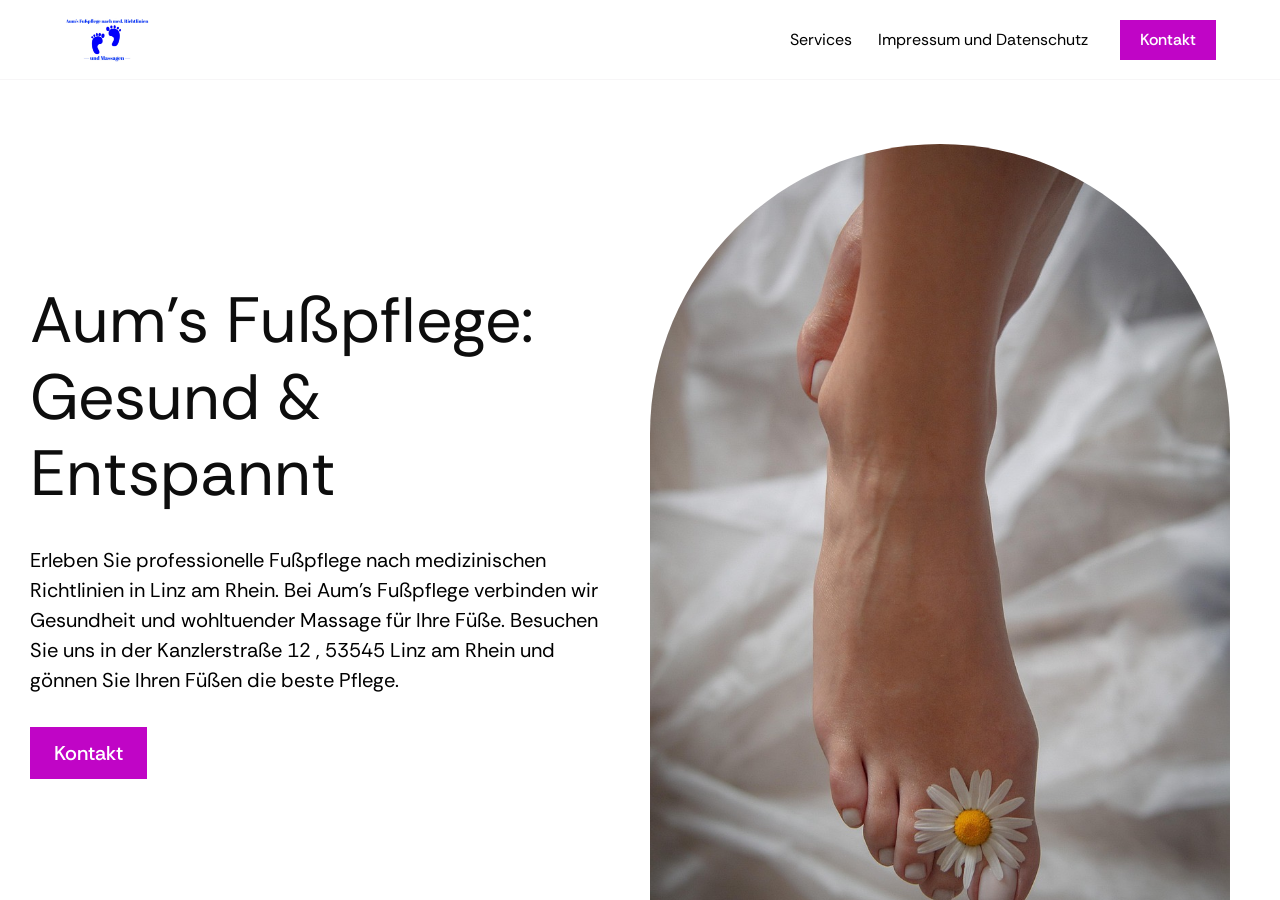
==== index.html @ f4bbae61 "update" ====
<!DOCTYPE html><html lang="en" class="__variable_027faa __className_027faa" data-sentry-element="Html" data-sentry-component="SoloDocument" data-sentry-source-file="_document.tsx"><head data-sentry-element="Head" data-sentry-source-file="_document.tsx"><meta charSet="UTF-8" data-sentry-element="meta" data-sentry-source-file="_app.tsx" data-next-head=""><meta name="viewport" content="width=device-width, initial-scale=1.0, maximum-scale=1.0,user-scalable=0" data-sentry-element="meta" data-sentry-source-file="_app.tsx" data-next-head=""><meta name="format-detection" content="telephone=no, email=no, address=no, date=no" data-sentry-element="meta" data-sentry-source-file="_app.tsx" data-next-head=""><meta name="msapplication-config" content="/browserconfig.xml" data-sentry-element="meta" data-sentry-source-file="_app.tsx" data-next-head=""><link rel="icon" type="image/jpeg" href="images/4e678689-d719-4f2b-bc52-80277a99721d.jpeg"><meta name="theme-color" content="#ffffff" data-sentry-element="meta" data-sentry-source-file="_app.tsx" data-next-head=""><title data-next-head="">Aum‘s Fußpflege nach med. Richtlinien und Massagen - Aum‘s Fußpflege nach med. Richtlinien </title><meta name="description" content="Erleben Sie professionelle Fußpflege nach medizinischen Richtlinien in Linz am Rhein. Bei Aum’s Fußpflege verbinden wir Gesundheit und wohltuender Massage für Ihre Füße. Besuchen Sie uns in der Kanzlerstraße 12 , 53545 Linz am Rhein und gönnen Sie Ihren Füßen die beste Pflege." data-sentry-element="meta" data-sentry-source-file="PublishedWebsiteView.tsx" data-next-head=""><meta name="keywords" content="fußpflege, fusspflege, linz, am, Rhein" data-sentry-element="meta" data-sentry-source-file="PublishedWebsiteView.tsx" data-next-head=""><meta name="author" content="Aum‘s Fußpflege nach med. Richtlinien " data-sentry-element="meta" data-sentry-source-file="PublishedWebsiteView.tsx" data-next-head=""><meta name="copyright" content="Aum‘s Fußpflege nach med. Richtlinien " data-sentry-element="meta" data-sentry-source-file="PublishedWebsiteView.tsx" data-next-head=""><meta name="application-name" content="Aum‘s Fußpflege nach med. Richtlinien " data-sentry-element="meta" data-sentry-source-file="PublishedWebsiteView.tsx" data-next-head=""><meta property="og:title" content="Aum‘s Fußpflege nach med. Richtlinien und Massagen - Aum‘s Fußpflege nach med. Richtlinien " data-sentry-element="meta" data-sentry-source-file="PublishedWebsiteView.tsx" data-next-head=""><meta property="og:type" content="website" data-sentry-element="meta" data-sentry-source-file="PublishedWebsiteView.tsx" data-next-head=""><meta property="og:image" content="images/1b9d1a15-6afd-4c18-9489-a57f056f66ef.jpeg" data-next-head=""><meta property="og:image:width" content="1200" data-next-head=""><meta property="og:image:height" content="630" data-next-head=""><meta property="og:url" content="https://aumsfusspflege.de/" data-sentry-element="meta" data-sentry-source-file="PublishedWebsiteView.tsx" data-next-head=""><meta property="og:description" content="Erleben Sie professionelle Fußpflege nach medizinischen Richtlinien in Linz am Rhein. Bei Aum’s Fußpflege verbinden wir Gesundheit und wohltuender Massage für Ihre Füße. Besuchen Sie uns in der Kanzlerstraße 12 , 53545 Linz am Rhein und gönnen Sie Ihren Füßen die beste Pflege." data-sentry-element="meta" data-sentry-source-file="PublishedWebsiteView.tsx" data-next-head=""><meta name="twitter:card" content="summary" data-sentry-element="meta" data-sentry-source-file="PublishedWebsiteView.tsx" data-next-head=""><meta name="twitter:title" content="Aum‘s Fußpflege nach med. Richtlinien und Massagen - Aum‘s Fußpflege nach med. Richtlinien " data-sentry-element="meta" data-sentry-source-file="PublishedWebsiteView.tsx" data-next-head=""><meta name="twitter:description" content="Erleben Sie professionelle Fußpflege nach medizinischen Richtlinien in Linz am Rhein. Bei Aum’s Fußpflege verbinden wir Gesundheit und wohltuender Massage für Ihre Füße. Besuchen Sie uns in der Kanzlerstraße 12 , 53545 Linz am Rhein und gönnen Sie Ihren Füßen die beste Pflege." data-sentry-element="meta" data-sentry-source-file="PublishedWebsiteView.tsx" data-next-head=""><meta name="twitter:image" content="images/1b9d1a15-6afd-4c18-9489-a57f056f66ef.jpeg" data-next-head=""><link rel="canonical" href="https://aumsfusspflege.de/" data-next-head=""><meta name="sentry-trace" content="0b58f72c8fef45079e8ba07318ba1f0c-1b13550cc04a1aa6-0"><meta name="baggage" content="sentry-environment=production,sentry-release=72a904f8e49ec4fa970ff23d2448338fa02a5cfe,sentry-public_key=cd4458f5a980b6231c02c1bb09eaa7d2,sentry-trace_id=0b58f72c8fef45079e8ba07318ba1f0c,sentry-org_id=1069899,sentry-sample_rand=0.21661144452018855,sentry-sample_rate=0"><style rel="preload" id="typestyle-target">.f12qcd1y{font-size:14px;line-height:1.5em}.f1m0a0d0{font-size:16px;line-height:1.5em}.ftgg2kx{font-size:20px;line-height:1.5em}.fk0grf2{bottom:0;left:0;position:absolute;right:0;top:0}.f8obqgr,.f8obqgr > .row > .col{padding:0}.f8obqgr > .row{margin:0}.fkhz08q{display:flex;flex-direction:column}.fddsvlq{align-items:center;display:flex}.f1hf8rho{display:flex;justify-content:flex-end}.fdlhgou{flex:1;max-width:unset}.fnvt2df,.fnvt2df .row, .col{display:flex}@media (max-width: 575.9999px){.fom2f23 .container{max-width:100% !important}}@media (min-width: 576px) and (max-width: 767.99999px){.fom2f23 .container{max-width:576px !important}}@media (min-width: 768px) and (max-width: 991.99999px){.fom2f23 .container{max-width:768px !important}}@media (min-width: 992px) and (max-width: 1199.99999px){.fom2f23 .container{max-width:992px !important}}@media (min-width: 1200px) and (max-width: 1399.99999px){.fom2f23 .container{max-width:1200px !important}}@media (min-width: 1400px){.fom2f23 .container{max-width:1400px !important}}.fehdsxy{border:solid;border-bottom:solid;border-bottom-color:#cfcfd8;border-color:#cfcfd8;border-radius:4px;border-top:solid;border-top-color:#cfcfd8;border-width:1px;font-size:16px;line-height:18px;padding:12px;resize:none;width:100%}.fehdsxy.form-control.is-invalid{background-image:url(img/alert.svg);background-size:auto;border-color:#cfcfd8}.fehdsxy.form-control-plaintext ~ label, .fehdsxy:focus ~ label, .fehdsxy:not(:placeholder-shown) ~ label, .fehdsxy.form-select ~ label{opacity:0.7 !important}.tooltip{--bs-tooltip-bg:#32313c;--bs-tooltip-border-radius:4px;--bs-tooltip-color:#ffffff;--bs-tooltip-padding-x:10px;--bs-tooltip-padding-y:5px;margin-block:8px !important;opacity:1 !important}.tooltip-inner{border:none;box-shadow:0px 2px 5px 0px rgba(0, 0, 0, 0.20), 0px 0px 1px 0px rgba(0, 0, 0, 0.20);font-size:13px;font-weight:500;line-height:18px;outline:none}h1, h2, h3, h4{color:#15141a;font-feature-settings:'ss03' on, 'cv02' on, 'cv01' on, 'cv08' on;font-style:bold;font-weight:700;margin-bottom:0}h1{font-size:42px;line-height:48px}h2{font-size:32px;line-height:40px}h3{font-size:28px;line-height:32px}h4{font-size:18px;line-height:24px}.f1bjli4c{color:#15141a;font-feature-settings:'ss03' on, 'cv02' on, 'cv01' on, 'cv08' on;font-size:13px;font-style:normal;font-weight:600;line-height:18px}.fg31md0{color:#15141a;font-feature-settings:'ss03' on, 'cv02' on, 'cv01' on, 'cv08' on;font-size:16px;font-style:normal;font-weight:400;line-height:24px}.fowuwzi{color:#15141a;font-feature-settings:'ss03' on, 'cv02' on, 'cv01' on, 'cv08' on;font-size:13px;font-style:normal;font-weight:400;line-height:18px}.f1nt9xga{color:#15141a;font-family:var(--font-metropolis, Helvetica, Arial, sans-serif);font-feature-settings:'ss03' on, 'cv02' on, 'cv01' on, 'cv08' on;font-size:13px;font-style:normal;font-weight:400;line-height:18px}.fh04hbo{color:#15141a;font-family:var(--font-metropolis, Helvetica, Arial, sans-serif);font-feature-settings:'ss03' on, 'cv02' on, 'cv01' on, 'cv08' on;font-size:24px;font-style:normal;font-weight:600;line-height:32px}.f12vz2yn{color:#15141a;font-feature-settings:'ss03' on, 'cv02' on, 'cv01' on, 'cv08' on;font-size:13px;font-style:normal;font-weight:500;line-height:18px}.f1pipo3h{color:#15141a;font-feature-settings:'ss03' on, 'cv02' on, 'cv01' on, 'cv08' on;font-size:13px;font-style:normal;font-weight:700;line-height:18px}.fy4b41{color:#5b5b66}.fyvanpa{font-size:11px;line-height:16px}.f1f9lquf{color:#15141a;font-feature-settings:'ss03' on, 'cv02' on, 'cv01' on, 'cv08' on;font-size:10px;font-style:normal;font-weight:600;letter-spacing:0.1em;line-height:14px}@keyframes f1viyxtx{0%{opacity:0}100%{opacity:1}}.f10xswa0{animation:f1viyxtx 0.1s ease-in forwards;opacity:0}.f17oebph{background-color:#7542e5;border:none;color:#ffffff;font-weight:500;padding-block:12px;padding-inline:20px}.f17oebph:hover{background-color:#592acb;color:#ffffff}.f17oebph:hover:active,.f17oebph:active{background-color:#45278d !important;color:#ffffff !important}.f17oebph:disabled{background-color:#7542e5;box-shadow:none;color:#ffffff;opacity:0.4}.f17oebph svg{pointer-events:none}.fcfro50{background-color:#7542e5;border:none;color:#ffffffff;padding-block:6px;padding-inline:16px}.fcfro50:hover{background-color:#592acb;color:#ffffffff}.fcfro50:active{background-color:#45278d !important;color:#ffffffff !important}.fcfro50:disabled{background-color:#7542e5;box-shadow:none;color:#ffffffff;opacity:0.4}.f3ctfs{background-color:#f0f0f4;border:none;color:#5b5b66;font-weight:500;padding-block:12px;padding-inline:20px}.f3ctfs:hover{background-color:#e0e0e6;color:#5b5b66}.f3ctfs:hover:active,.f3ctfs:active{background-color:#cfcfd8 !important;color:#5b5b66 !important}.f3ctfs:disabled{background-color:#f0f0f4;box-shadow:none;color:#5b5b66;opacity:0.4}.f3ctfs svg{pointer-events:none}.fj4ad63{background-color:#e22850;border:none;color:#ffffff;font-weight:500;padding-block:12px;padding-inline:20px}.fj4ad63:hover{background-color:#c50042;color:#ffffff}.fj4ad63:hover:active,.fj4ad63:active{background-color:#810220 !important;color:#ffffff !important}.fj4ad63:disabled{background-color:#e22850;box-shadow:none;color:#ffffff;opacity:0.4}.fj4ad63 svg{pointer-events:none}.f71mh57{background-color:#e22850;border:none;color:#ffffffff;padding-block:6px;padding-inline:16px}.f71mh57:hover{background-color:#c50042;color:#ffffffff}.f71mh57:active{background-color:#810220 !important;color:#ffffffff !important}.f71mh57:disabled{background-color:#e22850;box-shadow:none;color:#ffffffff;opacity:0.4}.f8m0u3h{background-color:#f0f0f4;border:none;color:#5b5b66ff;padding-block:6px;padding-inline:16px}.f8m0u3h:hover{background-color:#e0e0e6;color:#5b5b66ff}.f8m0u3h:active{background-color:#cfcfd8 !important;color:#5b5b66ff !important}.f8m0u3h:disabled{background-color:#f0f0f4;box-shadow:none;color:#5b5b66ff;opacity:0.4}.fh1k42u{background-color:#ffd567;border:none;color:#15141ab3;padding-block:6px;padding-inline:16px}.fh1k42u:hover{background-color:#ffbd4f;color:#15141ab3}.fh1k42u:active{background-color:#ffa436 !important;color:#15141ab3 !important}.fh1k42u:disabled{background-color:#fbfbfe;box-shadow:0px 0px 0px 1px rgba(0, 0, 0, 0.12) inset;color:#5b5b66ff;opacity:1}.fvza742{background-color:#f0f0f4;border:none;color:#5b5b66;padding-block:6px;padding-inline:6px}.fvza742:hover{background-color:#f0f0f4;color:#5b5b66}.fvza742:active{background-color:#e0e0e6 !important;color:#5b5b66 !important}.fvza742:disabled{background-color:#f0f0f4;box-shadow:none;color:#5b5b66;opacity:0.4}.f1go1cdu{align-items:center;background-color:transparent;border:none;border-radius:99px;color:#5b5b66;display:flex;justify-content:center;padding:0}.f1go1cdu:hover{background-color:#f0f0f4;color:#5b5b66}.f1go1cdu:active{background-color:#e0e0e6 !important;color:#5b5b66 !important}.f1go1cdu:disabled{background-color:transparent;box-shadow:none;color:#5b5b66;opacity:0.4}.fwx468p{background-color:transparent;border:2px solid;border-color:#7542e5;color:#7542e5;font-weight:500;padding-block:12px;padding-inline:20px}.fwx468p:hover{background-color:#592acb;border:2px solid;border-color:#592acb;color:#ffffff}.fwx468p:hover:active,.fwx468p:active{background-color:#45278d !important;color:#7542e5 !important}.fwx468p:disabled{background-color:#7542e5;box-shadow:none;color:#7542e5;opacity:0.4}.fwx468p svg{pointer-events:none}.f1xvmw9j{border-radius:4px}.f1xvmw9j .btn{border:none !important;margin:0px !important}.f1x2efpt{background-color:#f0f0f4;height:32px;width:48px}.f1x2efpt.active{background-color:#7542e5;color:#ffffff}.f1x2efpt:hover:not(.active){background-color:#e0e0e6;color:#5b5b66}.fm2femi{background-color:#fbfbfe;color:#5b5b66;height:32px;width:48px}.fm2femi.active{background-color:#e0e0e6;color:#32313c}.fm2femi:hover:not(.active){background-color:#f0f0f4;color:#5b5b66}.f1loj3rz{background-color:transparent !important;border:none;color:#7542e5;cursor:pointer;font-weight:500;padding:0}.f1loj3rz:hover, .f1loj3rz:focus-visible{color:#15141a}.f1loj3rz:active{color:#15141a !important}.f1loj3rz.disabled{color:#5b5b66 !important}.f1tgo88n{background-color:transparent !important;border:none;color:#5b5b66;cursor:pointer;font-weight:500;padding:0}.f1tgo88n:hover, .f1tgo88n:focus-visible{color:#15141a}.f1tgo88n:active{color:#15141a !important}.f1tgo88n.disabled{color:#8f8f9e !important}.f1gjylx1{background-color:transparent !important;border:none;cursor:pointer;padding:0}.f1gjylx1:hover,.f1gjylx1.disabled{color:#5b5b66 !important}.f184aata{background-color:transparent !important;border:none;color:#ffffff !important;cursor:pointer;padding:0}.f184aata:hover{color:#e0e0e6 !important}.f184aata.disabled{color:#5b5b66 !important}html, body{box-sizing:border-box;font-size:16px;font-style:normal;font-weight:400;height:100vh;line-height:18px;margin:0;overflow-y:hidden;padding:0}html, body #__next{display:flex;flex-direction:column;font-size:13px;height:100vh}a, a:hover{color:inherit}.fx7nows{color:#7542e5;font-weight:500;text-decoration:none}.fx7nows:hover{color:#7542e5;cursor:pointer}.fbolhy3{background-color:transparent;border:none;color:#7542e5;font-weight:500;line-height:inherit;margin:0;padding:0;text-decoration:none}.fbolhy3:hover{background-color:transparent;color:#592acb}.fbolhy3:active{background-color:transparent !important;color:#5b5b66 !important}.fgzydrc{color:#7542e5;text-decoration:underline}.fgzydrc:hover{cursor:pointer;text-decoration:none}.fo5f5t9{color:#7542e5;text-decoration:underline}.fo5f5t9:hover{color:#15141a !important;cursor:pointer;text-decoration:underline}.f1mniyiz{list-style:none;margin-block-end:0;margin-block-start:0;padding-inline-start:0}.f14ckmmr{position:relative;z-index:1080}.f1aqf3sg{border-radius:6px;max-width:220px;padding:16px;text-align:left;width:220px}.f1aqf3sg *{color:#ffffff !important}.f1k47lwi{border-top:1px solid #ffffff;margin-bottom:8px;margin-top:8px;opacity:0.2}.f1fpj0aj a{pointer-events:none}.f1884f9d td > p:first-child, .f1884f9d th > p:first-child{margin-top:0}.f1884f9d td > p:last-child, .f1884f9d th > p:last-child{margin-bottom:0}.fcu3suo{bottom:0;display:flex;justify-content:center;left:0;pointer-events:none;position:fixed;width:100%;z-index:10}.fdp2y1p{min-width:60%}.fdp2y1p p{margin-bottom:0}.f1901vew{display:flex;flex-wrap:wrap;gap:16px;width:100%}.f1901vew .btn{flex-grow:1}.fm3p0aw{scroll-margin-top:var(--sticky-header-height, 0px)}.f1qftqcq{align-items:center;gap:48px;justify-content:center;margin-inline:0}.fojij6o{gap:32px}.fs89ngr{overflow:hidden;text-overflow:ellipsis;white-space:nowrap}.fqx0517{flex-shrink:0;margin-inline:8px}.f12pqfkx{flex-shrink:1;min-width:0}.fcdpsbx{margin-bottom:24px}.f8jndik{opacity:0.4}.fbsw1f4 h2{margin-bottom:32px}.f1d2h93a{width:fit-content}.f1v9lt4v{margin-top:16px;text-align:center}.f10njpuy{margin-top:72px}.f1o1p964{margin-bottom:16px}.f99wagv .content{align-content:stretch;display:flex;flex-direction:row;max-height:480px;min-height:300px;padding-block:8px}.f99wagv .content .carousel-container{display:flex;flex-direction:column;justify-content:center;margin:0;padding:0}.f99wagv .content .carousel-container .carousel-item.active, .carousel-item-start, .carousel-item-end, .carousel-item-next, .carousel-item-prev{display:flex}.f99wagv .carousel-item{transition:transform 1.2s ease-in-out, opacity 0s}.f99wagv .carousel-inner{display:flex;height:100%}.f99wagv .carousel-review{background-position:center;background-repeat:no-repeat;background-size:cover;display:flex;flex-direction:column;justify-content:center;margin-inline:auto;padding-inline:24px;position:relative;text-align:center}.f99wagv .author-info{font-weight:600;margin-top:16px}.f99wagv .chev-btn{cursor:pointer;display:flex;flex-direction:column;justify-content:center;width:24px}.f99wagv .button-placeholder{width:24px}.f99wagv .next-btn{transform:rotate(180deg)}.f99wagv .page-indicator{align-items:center;display:flex;flex-direction:row;justify-content:center;min-width:96px}.f14z0jsa{margin-bottom:32px}.f1g4dn0{justify-content:center;margin-bottom:16px}.fwfqocn{height:24px;width:24px}.f1nq0oqd:hover{opacity:0.7}.f14icp2y{column-gap:24px;display:flex;flex-direction:column;padding-bottom:24px;row-gap:24px}@media (min-width: 768px){.f14icp2y{flex-direction:row}}.f1827nuz{font-weight:500;line-height:1.5em;padding:0}.f1p0cgam{margin-bottom:48px}@media (min-width: 768px){.f1p0cgam{margin-bottom:0}}.f1fbucww{margin-bottom:24px}@media (min-width: 768px){.f1fbucww{margin-bottom:48px}}.f1vaphum{padding-block:48px}@media (min-width: 768px){.f1vaphum{padding-block:0}}.fd1b9fq{margin-block:0;width:100%}.f6tinqi{margin-inline:auto}.f1v7t2u4{aspect-ratio:1.3333333333333333}.f13rwjj3{aspect-ratio:0.75}.fyzv02a{aspect-ratio:1}.ficfct8{aspect-ratio:1.7777777777777777}.f2h6oba .carousel-inner{border-radius:4px}.f2h6oba .carousel-item{transition:transform 1.2s ease-in-out, opacity 0s}.f2h6oba .carousel-image{cursor:pointer;margin:auto;position:relative}.f2h6oba .carousel-image .carousel-caption{background-color:rgba(0, 0, 0, 0.6);border-radius:4px}.f2h6oba .chev-btn{cursor:pointer;display:flex;flex-direction:column;justify-content:center;pointer-events:auto;width:24px}.f2h6oba .page-indicator{align-items:center;display:flex;flex-direction:row;justify-content:center;min-width:96px}.f2h6oba .next-btn{transform:rotate(180deg)}.fhcfrr1{display:flex;flex-direction:row;flex-wrap:wrap}.fhcfrr1, .fhcfrr1 .row, .fhcfrr1 .col{padding:0}.fhcfrr1 .gallery-item{aspect-ratio:1.3333333333333333;background-clip:content-box;background-repeat:no-repeat;background-size:cover;padding:4px}.fhcfrr1 .gallery-item .img-container{position:relative}.fhcfrr1 .gallery-item .img-container::after{bottom:0;content:'';left:0;position:absolute;right:0;top:0}.fhcfrr1 .gallery-item .img-container:hover::after{background-color:rgba(0, 0, 0, 0.15)}.fhcfrr1 .gallery-item-in-safari{aspect-ratio:unset !important}.fhcfrr1 .hidden{height:0;visibility:collapse;width:0}@media (min-width: 992px){}.f17y4uf2{-ms-filter:blur(10px);-webkit-filter:blur(10px);filter:blur(10px);overflow:hidden;transform:scale(1.15)}.fugk5n4{transform:scale(1.05)}.f1ttgj8s{align-items:center;justify-content:center;margin-inline:0;row-gap:24px}.f1ttgj8s .btn-lg{margin-bottom:16px;margin-top:12px}.f1pjpune{-ms-filter:blur(10px);-webkit-filter:blur(10px);filter:blur(10px);overflow:hidden;transform:scale(1.15);z-index:-1}@media (max-width: 992px){.fhaqf3p{display:none}}.f1xp2jyw{display:none;overflow:hidden;position:relative}@media (max-width: 992px){.f1xp2jyw{aspect-ratio:16 / 9;display:block;width:100%}}.f1966il8{align-items:center;display:flex;flex-wrap:nowrap;justify-content:flex-start;overflow:visible;white-space:nowrap}.fe1ccbi{align-items:center;display:flex;min-height:72px;padding-block:12px !important;position:relative}.fbvdum{margin-block:0;margin-left:calc((-100vw + 100%) / 2);margin-right:calc((-100vw + 100%) / 2);min-width:100vw}@keyframes f16qy5mw{from{opacity:0;transform:translateY(-100%)}to{opacity:1;transform:translateY(0px)}}.f13sg7dk{align-items:center;display:flex;justify-content:space-between;min-height:48px;width:100%}.f1n6mt4g{align-items:center;display:flex;min-height:48px;width:100%}.fgydppl{display:flex;flex-direction:column;width:100%}.f1kwfio1{display:flex;justify-content:center;width:100%}.f1kwfio1 .nav-link{padding-block:4px}.f1kwfio1 .nav-link-list{flex-wrap:wrap;justify-content:center;white-space:normal}.fayg007{align-items:center;display:flex;flex:1;justify-content:flex-end}.fpi8fx3 h2,.fpi8fx3 .description{margin-bottom:12px}.f4eheno{align-items:stretch;display:flex;flex-direction:row;height:56px;justify-content:center;width:100%}.f4eheno .form-floating{width:100%}.f4eheno input{padding-block:16px;padding-left:14px;width:100%}@media (min-width: 576px){.f4eheno .form-floating{width:unset}.f4eheno input{width:384px}}.f15o5ico{padding-left:8px}.f8j8id1{height:56px;padding-block:12px !important;padding-inline:12px !important;width:56px}.f8j8id1 svg{vertical-align:unset}.f8j8id1 img{height:24px;width:24px}.f96or0t{width:100%}.fixr2lp{align-items:center;justify-content:center;margin-inline:0;row-gap:48px}.f1dlmh1s{align-items:center;font-size:32px;line-height:40px}.f9a13de{align-items:center}.f1ld4zys{align-items:center;font-size:16px;line-height:24px}.f1r530z1{margin-block:24px}@media (min-width: 768px){.f1r530z1{margin-bottom:16px}}.fm26nq4{align-items:center;background:transparent;border:none;color:inherit;cursor:pointer;display:inline-flex;justify-content:center;padding:0;pointer-events:auto;position:relative;transition:opacity 0.15s ease;z-index:2}.fm26nq4:disabled{cursor:default;opacity:0.35}.fm26nq4:hover:not(:disabled), .fm26nq4:focus-visible{opacity:0.7}.f18oh0sx svg{display:block;height:48px;width:48px}.f1ljvuex{border:1.5px solid rgba(9, 9, 11, 0.2);border-radius:8px;height:40px;width:56px}.f1ljvuex svg{display:block;height:24px;width:24px}.f1qpx568 svg{transform:rotate(180deg)}.f1f4ffwn{color:#fff}.f17fla1w{display:flex;justify-content:center;margin-top:16px}.faowcuh{overflow:hidden}.favster{display:flex;transition:transform 0.3s ease}@media (prefers-reduced-motion: reduce){.favster{transition:none}}.f6cv39y{align-items:center;display:flex;flex:0 0 20px;height:20px;justify-content:center}.f1msbdn1{border-color:#000;border-radius:50%;border-style:solid;border-width:2px;box-sizing:border-box;cursor:pointer;height:8px;padding:0;pointer-events:auto;transform-origin:center;transition:transform 0.3s ease, background-color 0.3s ease;width:8px}@media (prefers-reduced-motion: reduce){.f1msbdn1{transition:none}}.ffjrjbg{background-color:#000;transform:scale(1.5)}.f1mgyl9u{position:relative}.f1pz4f28{align-items:center;display:flex;gap:24px;justify-content:center;margin-top:16px}.f1pz4f28 > div{margin-top:0}.ffeao55{display:flex;flex:1 1 0%;min-width:0;overflow-x:auto;padding-bottom:8px;scroll-snap-type:x mandatory;scrollbar-width:none}.ffeao55::-webkit-scrollbar{display:none}.fa6yfx9{display:flex;flex:0 0 100%;justify-content:center;scroll-snap-align:start}.f37rjwb{left:12px;position:absolute;top:calc(50% - 20px);z-index:2}.f1q627z4{position:absolute;right:12px;top:calc(50% - 20px);z-index:2}.f84fk8t{box-sizing:border-box;display:flex;flex-direction:column;flex-grow:1;row-gap:24px;width:100%}.f1konfi9{display:flex;flex-direction:column;row-gap:12px}.fl8qkup{margin:0}.f1f45za8{margin-bottom:38px}.fsgs3wg{justify-content:flex-end}.femookj{margin-bottom:8px;margin-top:32px}.fxstmmp{height:220px;padding-bottom:0 !important;width:220px}@media (max-width: 575.9999px){.fxstmmp{height:200px;width:200px}}.f9gn5u{height:220px;padding-bottom:0 !important;width:220px}@media (min-width: 576px){.f9gn5u{height:360px;width:360px}}.f383ewl{height:165px;padding-bottom:0 !important;width:220px}@media (max-width: 575.9999px){.f383ewl{height:150px;width:200px}}.f1ptlizk{height:165px;padding-bottom:0 !important;width:220px}@media (min-width: 576px){.f1ptlizk{height:270px;width:360px}}.f1otqxop{margin-top:24px}.f18ghtz9{aspect-ratio:16/9;border:none;display:block;height:auto;width:100%}.fongqhf{aspect-ratio:16 / 9;background-color:#000;border:none;cursor:pointer;display:block;overflow:hidden;padding:0;position:relative;width:100%}.fvyakyi{display:block;height:100%;object-fit:cover;width:100%}.f1i06xya{align-items:center;background-color:rgba(0, 0, 0, 0.7);border-radius:8px;display:flex;height:48px;justify-content:center;left:50%;position:absolute;top:50%;transform:translate(-50%, -50%);transition:background-color 0.2s;width:68px}button:hover .f1i06xya{background-color:rgba(0, 0, 0, 0.9)}.faomike{color:#fff;height:32px;width:32px}.f1px892k{display:block;margin:16px 0}.f1dtfscn{max-width:100%;width:100%}.fgsql5j{align-items:center;aspect-ratio:16 / 9;background-color:#f5f5f5;border:2px dashed #ccc;color:#999;display:flex;font-size:14px;justify-content:center;width:100%}.f1tmaw1r{align-items:center;justify-content:center;margin-inline:0}.f1tmaw1r .video-items-container{display:flex;flex-direction:column;row-gap:32px}.f1tmaw1r .missing-video{align-items:center;aspect-ratio:16/9;background-color:#f5f5f5;display:flex;height:auto;justify-content:center;width:100%}.f1tmaw1r .text-content{display:flex;flex-direction:column;margin-bottom:16px;margin-top:32px;row-gap:16px}.f1tmaw1r .text-content p{margin-bottom:0}.f1tmaw1r .title{margin-bottom:32px}.f1cgep9t{background-image:url(img/small-spinner--white.gif);background-position:center;background-repeat:no-repeat;background-size:20px 20px;inset:0;position:absolute}.f1lro06z{background-image:url(img/small-spinner--violet.gif);background-position:center;background-repeat:no-repeat;background-size:20px 20px;inset:0;position:absolute}.f1v8dz0u{color:#f0f0f4;margin-block:16px;opacity:1}.f1ox1kfs{align-items:center;box-sizing:content-box;display:flex;margin:0;overflow:hidden;padding:16px}.f1ox1kfs .modal-content{border:0;border-radius:8px;border-width:0;box-shadow:0px 9px 18px 0px rgba(0, 0, 0, 0.28), 0px 0px 1px 0px rgba(0, 0, 0, 0.30);outline:none;padding:24px}.f1ox1kfs .modal-body{overflow:hidden;padding:0;text-align:center}.f1ox1kfs .modal-backdrop .show{opacity:0.16 !important}@media (min-width: 576px){.f1ox1kfs{margin:auto;max-width:460px;padding-inline:24px}}.f1179r3r{display:flex;flex-direction:column;justify-content:center;padding-bottom:28px;padding-inline:8px;padding-top:8px;row-gap:16px}.fd07j12{font-size:18px !important;line-height:24px !important}.fhmv0fm{color:#32313c}.fy68mk3{height:32px;margin-inline:auto;width:32px}.fccervo{column-gap:10px;display:flex;row-gap:8px;width:100%}.fjrvsch{height:32px;padding-inline:auto;width:100%}.f1f1ygnm{display:flex}.f18iqi43{--bs-modal-width:558px}.fdtzhvb{--bs-modal-width:100%}.f1c2m1bt{padding:0 !important}.f11iw19c{color:#15141a;display:flex;font-family:var(--font-metropolis, Helvetica, Arial, sans-serif);font-size:18px;font-weight:600;justify-content:space-between;line-height:24px;padding:24px}.f11iw19c svg{cursor:pointer}.fpbihkk{display:flex;flex-direction:column;padding:0 24px 24px 24px}.f1e8lhs7{height:20px;width:20px}.fu6vh5b{list-style-type:none;margin:0;padding:0;padding-left:6px}.fwyx1g{color:#32313c;font-size:14px;font-weight:400;padding-bottom:6px;padding-left:12px;position:relative}.fwyx1g::before{color:#32313c;content:"•";left:0;position:absolute}.f1hdxxe8{background-color:transparent;bottom:40px;display:flex;flex-direction:column-reverse;position:fixed;right:32px;row-gap:8px;z-index:20000}.f6f7l1u{bottom:160px;left:50%;right:unset;transform:translateX(-50%)}.f1mebel9{align-content:center;align-items:center;background-color:#2b2a33;border-radius:4px;box-shadow:0px 9px 18px 0px rgba(0, 0, 0, 0.28), 0px 0px 1px 0px rgba(0, 0, 0, 0.30);color:#ffffff;column-gap:40px;display:flex;flex-direction:row;justify-content:space-between;justify-items:center;min-height:48px;min-width:290px;opacity:1;padding:16px;padding-bottom:14px;padding-top:14px}.f11vztwh{align-items:center;column-gap:8px;display:flex;justify-content:flex-start}.f11vztwh .icon{display:flex}.f1j0fe1v{align-items:flex-start}.f1cvslgw{display:flex;flex-direction:column;row-gap:2px}.fq8f2l1{box-sizing:content-box;color:#ffffff;line-height:20px;white-space:pre-line}.fh6vhdb{color:#cfcfd8;font-weight:400;line-height:20px;word-break:break-all}.f16c6rax{align-items:center;column-gap:12px;display:flex}.fqzzwzb{align-items:center;border-radius:4px;column-gap:6px;cursor:pointer;display:inline-flex;justify-content:center;text-decoration:none;white-space:nowrap}.fqzzwzb:hover{text-decoration:none}.fqzzwzb:focus-visible{outline:2px solid #ffffff;outline-offset:1px}.fqzzwzb .action-icon{display:inline-flex}.fqzzwzb .action-icon svg{height:18px;width:18px}.f7j4qq5{color:#cfcfd8;cursor:pointer}@keyframes firnj9q{from{opacity:0;transform:translateY(+100%)}to{opacity:1;transform:translateY(0px)}}.f1j4w1wk{animation-duration:200ms;animation-name:firnj9q;animation-timing-function:ease-in-out}.fnmnqwu .icon,.fnmnqwu .close-icon{color:#f0f0f4}.fi2fu3 .icon{color:#b3ffe3}.fi2fu3 .close-icon{color:#f0f0f4}.f53wljb .icon{color:#ff9aa2}.f53wljb .close-icon{color:#f0f0f4}.f311j7n{background-color:#f9f9fb !important}.f311j7n .icon{color:#008787}.f311j7n span{color:#15141a}.f311j7n .close-icon{color:#5b5b66}.f1ul2ih7{background-color:transparent;border:none;color:#ffffff;padding-block:6px;padding-inline:16px}.f1ul2ih7:hover{background-color:#ffffff1f;color:#ffffff}.f1ul2ih7:active{background-color:#ffffff33 !important}.ft7u6g7{border-radius:6px;font-size:16px;line-height:20px;min-height:48px}.fnz27mq{align-items:center;column-gap:8px;display:flex}.f1z03wx9{color:#5b5b66;padding:4px 0 4px 12px;text-align:left}.ftyo6cc{align-items:center;background-color:transparent;border-radius:4px;color:#5b5b66;display:flex;flex-direction:row;margin-bottom:2px;margin-top:2px;padding:4px;padding-left:12px;padding-right:12px;text-align:left}.f511jke{color:#5b5b66;height:20px;width:20px}.f511jke .favicon{height:20px;width:20px}.f1ngtpte{display:flex;flex-direction:column;margin-left:8px;overflow:hidden;padding:1px;padding-left:4px;padding-right:4px;text-align:left;width:100%}.f3s8xza{color:#5b5b66;font-size:11px;overflow:hidden;text-overflow:ellipsis;white-space:nowrap}.f18bkh11{justify-self:flex-end}.f15ynvzm{align-items:center;display:flex;flex-direction:row;gap:16px}.f1niexg3{align-items:center;align-self:flex-start;display:flex;flex-direction:row;justify-content:flex-start;margin-left:12px;padding-block:6px;padding-inline:16px;text-align:left}.f1niexg3 svg{margin-right:8px}.f1cyyckb{background-color:transparent;background-image:url(/img/spinner-96-transparent-violet.png);background-position:center;background-repeat:no-repeat;background-size:48px 48px;height:96px;width:100%}.f1rf6zxr{align-items:center;background-color:transparent;border-radius:2px;color:#32313c;column-gap:12px;display:flex;flex-direction:row;height:40px;justify-content:flex-start;padding:10px;padding-left:12px;padding-right:12px;text-align:left;width:100%}.fh1t4iy{align-items:center;box-sizing:content-box;column-gap:8px;display:flex;justify-content:flex-start;margin-bottom:8px;min-height:32px;overflow:hidden;text-align:left}.fh1t4iy .title-icon{align-items:center;color:#5b5b66;display:flex;height:20px}.fh1t4iy .close-icon{align-items:center;background-color:transparent;border:none;color:#5b5b66;cursor:pointer;display:inline-flex;font:inherit;justify-content:center;line-height:0;margin-left:auto;padding:6px}.fh1t4iy .close-icon:hover{color:#80808f}.fh1t4iy .close-icon svg{height:20px;width:20px}.f1mehye2{box-sizing:content-box;display:flex;flex-direction:column;line-height:20px;overflow:hidden;padding-bottom:4px;padding-top:4px;text-align:left;white-space:pre-line}.f1k1ju5h{color:#e22850;line-height:20px;white-space:pre-line}.f1xvs4k8{column-gap:8px;display:flex;margin-top:16px}.f11vi2ni{padding-block:7px;padding-inline:16px}.f15bipre{color:#32313c;margin-bottom:0;margin-top:12px;text-align:left}.f1eny907{align-items:center;box-sizing:content-box;display:flex;margin:0;overflow:hidden;padding:16px}.f1eny907 .modal-content{border:0;border-radius:8px;border-width:0;box-shadow:0px 9px 18px 0px rgba(0, 0, 0, 0.28), 0px 0px 1px 0px rgba(0, 0, 0, 0.30);outline:none;padding:24px;padding-top:20px}.f1eny907 .modal-body{overflow:hidden;padding:0;text-align:center}.f1eny907 .modal-backdrop .show{opacity:0.16 !important}.f1eny907 .modal-dialog.modal-lg{max-width:580px}@media (min-width: 576px){.f1eny907{margin:auto;max-width:460px;padding-inline:24px}}.f17bv8f{display:contents}.f1xdn0mo{padding:6px}.f1iumef4{background-color:#ffffff;border:1px solid #cfcfd8;color:#5b5b66;padding:6px}.f1iumef4:hover{background-color:#e0e0e6;color:#5b5b66}.f1iumef4:active{background-color:#cfcfd8;color:#5b5b66}.fckfnh9{background-color:#f0f0f4;border-color:#f0f0f4;margin-block:2px}.f1kj0qdq{display:block;margin:-12px 0;opacity:0;transition:visibility 0ms 300ms, margin 300ms ease, opacity 300ms ease;visibility:hidden}.f1kj0qdq.show{margin:4px 0;opacity:1;transition:visibility 0ms, opacity 300ms ease, margin 300ms ease;visibility:visible}.f1jdi1tb{border:1px solid;border-color:#cfcfd8;box-shadow:0px 0px 4px 0px rgba(0, 0, 0, 0.20), 0px 0px 1px 0px rgba(0, 0, 0, 0.20);padding:8px;z-index:1050}.f1jdi1tb .dropdown-item{border-radius:2px;color:#32313c;min-height:32px;padding:6px}.f1jdi1tb .dropdown-item:not(:last-child){margin-bottom:2px}.f1jdi1tb .dropdown-item:hover{background-color:#e0e0e6}.f1jdi1tb .dropdown-item:active{background-color:#cfcfd8}.f181sfde{height:100dvh;left:0;position:fixed;top:0;width:100dvw;z-index:-1}.f1ns1fgr{display:flex;justify-content:center;overflow:hidden;padding:17.5px}.f1ns1fgr .modal-content{border:0;border-radius:8px;border-width:0;box-shadow:0px 9px 18px 0px rgba(0, 0, 0, 0.28), 0px 0px 1px 0px rgba(0, 0, 0, 0.30);max-width:440px;outline:none;width:100%}.f1ns1fgr .modal-body{overflow:hidden;padding:24px;text-align:center}.f1ns1fgr .modal-backdrop .show{opacity:0.16 !important}.f96skvr{display:flex;flex-direction:column;margin-bottom:20px}.f96skvr .confetti-icon{color:#7542e5;margin-bottom:16px}.f96skvr .heading{font-size:18px !important;font-weight:600}.f96skvr .heading-subtitle{font-size:18px !important;font-weight:400;margin-inline:24px}.f1w6sct{margin-block:0;margin-inline:-24px}.fw9re8q{align-items:center;display:flex;height:32px;justify-content:center;width:100%}.f5svu8r{align-items:center;display:flex}.f5svu8r .disabled{cursor:default}.f1bukovi{margin:0;user-select:none}.f165tfmz{cursor:pointer;display:block;flex-grow:1;margin:0;user-select:none}.f1nekjew{color:#32313c;font-size:13px}.f1nekjew p, .f1nekjew ul{line-height:19.5px;margin:0;margin-bottom:16px}.f1nekjew ul{padding-left:16px}.f1nekjew a{color:#7542e5;text-decoration:underline}.f1xyxmc5{box-sizing:content-box;display:flex;margin-inline:auto;max-height:85vh;max-width:636px;width:calc(100% - 48px)}.f1xyxmc5 .modal-content{border-radius:12px;border-width:0;box-shadow:0px 9px 18px 0px rgba(0, 0, 0, 0.28), 0px 0px 1px 0px rgba(0, 0, 0, 0.30);max-height:85vh;outline:none;overflow:hidden}.f7z31vi{display:flex;flex-direction:column;max-height:85vh;overflow:hidden;padding:0;text-align:left}.f1sy7604{align-items:flex-start;background-color:#ffffff;column-gap:8px;display:flex;flex-shrink:0;justify-content:space-between;padding:24px;width:100%}.fgy19p6{display:flex;height:20px;overflow:hidden;width:20px}.fgy19p6 svg{height:20px;width:20px}.f1jvouy6{color:#15141a;font-family:var(--font-metropolis, Helvetica, Arial, sans-serif);font-size:18px;font-weight:600;letter-spacing:-0.011em;line-height:24px;margin:0;padding-top:2px}.f1mi4y9e{align-items:center;background-color:transparent;border:none;color:#5b5b66;cursor:pointer;display:inline-flex;height:20px;justify-content:center;padding:0;width:20px}.f24s68{overflow-y:auto;padding:24px;padding-top:8px}.f1os8xdr{align-items:center;background-color:#ffea80;display:flex;flex-shrink:0;height:45px;justify-content:center;padding-left:24px;padding-right:24px;width:100%}.f1rtdvp5{align-items:center;display:flex;flex-wrap:wrap;gap:12px;justify-content:center}.f1iyqfie{align-items:center;background-color:#15141a;border-radius:99px;color:#ffea80;display:flex;gap:6px;padding-bottom:6px;padding-left:12px;padding-right:12px;padding-top:6px}.f1cm6aej{display:flex;height:12px;width:12px}.f6olv94{font-size:10px;font-weight:700;letter-spacing:0.65px;line-height:14px;text-transform:uppercase}.fqji5un{color:#15141a;margin:0}@media (max-width: 767.99999px){.f1ltdujq{display:none}}.fhpya1s{background:none;border:none;color:#592acb;cursor:pointer;font:inherit;margin:0;padding:0;text-decoration:underline}.fkbojnc{overflow-y:auto}.f5eihh9{overflow-y:hidden}.f1imu2ly{min-width:1024px;overflow-x:auto}.fc5u1ue{min-width:unset;overflow-x:unset}.fh9htdb{background-color:#2b2a33;bottom:0;color:#fbfbfe;display:flex;justify-content:center}.f1n4xtgm{align-items:flex-start;background-color:#2b2a33;color:#fbfbfe;display:flex;flex-direction:column;justify-content:flex-start;width:100%}.f16n7wch{align-items:flex-start;column-gap:32px;display:flex;flex-direction:column;justify-content:space-between;row-gap:48px;width:100%}@media (min-width: 768px){.f16n7wch{align-items:center;flex-direction:row}}.fngwzfl{align-items:flex-start;column-gap:32px;display:flex;flex-direction:column;row-gap:24px}@media (min-width: 768px){.fngwzfl{align-items:flex-start;flex-direction:row}}.f78e2d2{align-self:flex-end}.fz7d7hn,.fz7d7hn:visited{color:#fbfbfe}.fz7d7hn:hover{color:#cfcfd8}.fd5rn0e{font-size:14px;line-height:20px}.fv798np{align-items:center;bottom:0;display:flex;height:100%;justify-content:center;left:0;position:fixed;right:0;top:0;width:100%;z-index:2147483646}.fuq9ti8{background-color:#000000;height:100%;opacity:0.3;position:fixed;width:100%}.f1f4qv0n{background-color:transparent;background-image:url(/img/spinner-96-transparent-white.png);background-position:center center;background-repeat:no-repeat;background-size:64px 64px;height:96px;position:relative;width:96px;z-index:2147483647}.f1uzu483{background-color:transparent;background-image:url(/img/spinner-96-transparent-violet.png);background-position:center center;background-repeat:no-repeat;background-size:48px 48px;height:48px;width:48px}.fj2178r{align-content:center;align-items:center;background-color:#ffffff;border-radius:4px;box-shadow:0px 4px 8px 0px rgba(0, 0, 0, 0.20), 0px 0px 1px 0px rgba(0, 0, 0, 0.20);color:#32313c;display:flex;flex-direction:column;padding-block:16px;padding-inline:24px;position:relative;row-gap:12px;z-index:2147483647}.fqf72uk{align-items:flex-start;background:rgba(231, 223, 255, 0.75);border-radius:6px;display:flex;flex-direction:column;height:100%;justify-content:flex-start;margin-bottom:24px !important;overflow:hidden;padding:16px;width:100%}.f1n1p1im{color:#32313c;padding:0;white-space:pre-line}.f1n1p1im a{color:#7542e5}.f1wv0fv3{display:flex;margin-inline:auto}.f1wv0fv3 .modal-content{border-radius:24px !important;box-shadow:0 0 1px 0 rgba(0, 0, 0, 0.30), 0 9px 18px 0 rgba(0, 0, 0, 0.28);outline:none;padding:32px}.f1wv0fv3 .modal-body{padding:0}.f1wv0fv3 .modal-backdrop .show{opacity:0.16 !important}.f1wv0fv3 .buttons{column-gap:8px}.fhum48y{width:440px}.fhum48y .modal-content{border:0;border-radius:8px;border-width:0}.fhum48y .modal-backdrop .show{opacity:0.16 !important}.f12qkndu{display:flex;margin:0;margin-inline:auto;top:56px;width:100%}.f12qkndu.mobile-landscape .modal-content{width:576px}.f12qkndu .modal-content{border-bottom-left-radius:0;border-bottom-right-radius:0;height:calc(100vh - 56px);overflow:hidden;width:100%}.f14be5y3{box-sizing:content-box;display:flex;flex-direction:row;gap:24px;justify-content:space-between;overflow:hidden;width:100%}.f62m7ss{font-size:21px !important;line-height:24px !important}.f86ylzy{color:#5b5b66;line-height:20px !important;width:85%}.fouxfty{align-self:flex-start;color:#5b5b66;cursor:pointer;height:24px}.fouxfty:hover{color:#80808f}.fouxfty svg{height:20px;width:20px}.f1tuq7dn{display:flex;flex-direction:column;gap:24px;padding-top:24px}.f1pl2n0c{margin-bottom:0px !important}.f1wm443i{color:#32313c;font-size:13px;line-height:24px;margin:0}.f14l45dn{border-radius:4px;box-shadow:inset 0 0 0 1px rgba(0, 0, 0, 0.12);overflow:hidden;width:100%}.f166knny{display:block;height:auto;width:100%}.f1ojr59u{height:48px;margin-top:0;position:relative;width:100%}.f19q0tww{background:#cfcfd8;height:2px;margin-bottom:24px;margin-top:0}.f4tlfu5{color:#32313c;font-size:13px;margin:0;padding:0}.f13vy3jq{background:none;border:0;cursor:pointer;font:inherit;padding:0}.f13vy3jq:disabled{cursor:default}.f3thd3i{color:#e22850;text-align:center}.f4twwa5{color:#32313c;font-size:13px;padding-bottom:24px;padding-top:24px;text-align:left}.f4twwa5 p{margin-bottom:12px}.f4twwa5 p:last-child{margin-bottom:0}.f3knt2t{background-color:#ffffcc;border:1px solid #ffea80;border-radius:4px;color:#15141a;padding:12px}.fy122m1{display:flex;justify-content:center;padding:16px}.fy122m1 .modal-content{border:0;border-radius:8px;border-width:0;box-shadow:0px 9px 18px 0px rgba(0, 0, 0, 0.28), 0px 0px 1px 0px rgba(0, 0, 0, 0.30);max-width:440px;outline:none;width:100%}.fy122m1 .modal-body{align-items:center;display:flex;flex-direction:column;padding:32px 32px 24px;text-align:center}.fy122m1 .modal-backdrop .show{opacity:0.16 !important}.fg28wer{color:#5b5b66;margin-bottom:16px}.fz27jr7{color:#15141a;font-size:18px !important;font-weight:600;line-height:24px !important;margin-bottom:16px}.f2wanox{color:#32313c;font-size:13px;line-height:150%;margin-bottom:28px}.f75i2gu{min-width:80px}.ftlo8hs{display:flex;flex-direction:column;margin-bottom:32px}.ftlo8hs .confetti-icon{color:#7542e5;margin-bottom:16px}.ftlo8hs .heading{font-size:18px !important;font-weight:600;margin-bottom:6px}.ftlo8hs .heading-subtitle{margin-inline:24px}.f1e9k1hd{align-items:center;color:#7542e5;display:flex;height:20px}.fgs45si{align-items:center;display:flex;height:32px;justify-content:center;margin-top:32px;width:100%}@media (min-width: 768px){.fgs45si{align-items:center;margin:auto;margin-inline:auto;padding-inline:24px;width:unset}}.fw43m5f{align-items:flex-end;bottom:0;box-sizing:content-box;display:flex;height:100vh;margin:0;padding:0;width:100%}.fw43m5f .modal-body{height:100%;margin-bottom:auto;overflow:hidden;padding:0;text-align:center}.fw43m5f .modal-backdrop .show{opacity:0.16 !important}@media (min-width: 576px){.fw43m5f{align-items:center;margin:auto;max-width:440px;padding-inline:24px}}.f1vhysdt{display:flex;flex-direction:row;height:64px;justify-content:space-between;margin:24px;margin-left:48px;text-align:center}.fyrr2bi{align-items:center;align-self:center;height:36px;margin-top:8px}.fzu48b0{color:#5b5b66;cursor:pointer;height:20px;width:24px}.fzu48b0:hover{color:#80808f}.fnwz3h1{margin-block:0}.fy652ec{margin:48px;margin-bottom:40px;margin-top:24px;text-align:left}.f1prpe7j{border:0;border-radius:12px 12px 0px 0px;border-width:0;box-shadow:0px 9px 18px 0px rgba(0, 0, 0, 0.28), 0px 0px 1px 0px rgba(0, 0, 0, 0.30);height:calc(100vh - 54px);outline:none}@media (min-width: 576px){.f1prpe7j{border-radius:12px;height:auto}}.fkgcfry{padding-bottom:12px}.fkgcfry input::-webkit-outer-spin-button, input::-webkit-inner-spin-button{-webkit-appearance:none;margin:0}.fkgcfry input[type=number]{-moz-appearance:textfield}.fev3hx9{align-content:center;align-items:flex-start;color:#32313c;display:flex;flex-direction:column;margin-bottom:16px;text-align:left}.f1976tjs{color:#15141a;font-size:18px !important;line-height:24px !important}.fiodn6b{padding-block:3px;padding-bottom:8px}.fp6ndaj{border:1px solid #cfcfd8;border-radius:4px;box-sizing:border-box;color:#4a4a55;font-size:20px;height:48px;text-align:center;width:100%}.fp6ndaj:focus, .fp6ndaj:focus-visible{border-color:#7542e5;box-shadow:0px 0px 2px 1px #7542e5;outline:none}.fp6ndaj:disabled{opacity:0.4}.f19mgjin{color:#80808f;min-width:8px}.f1ieldsu{align-items:center;display:flex;height:24px;margin-bottom:16px;margin-top:-8px}.f1ieldsu span{color:#e22850;display:flex;font-weight:500}.f1ieldsu .icon{color:#e22850 !important;margin-right:4px}.f4sorlm{display:flex;justify-content:center;padding:12px;width:100%}.f1y7dgho{display:flex;justify-content:center;line-height:24px;margin-bottom:-16px;margin-inline:auto;margin-top:16px}.fgq85f1{background-color:transparent;background-image:url(img/small-spinner--white.gif);background-position:center;background-repeat:no-repeat;background-size:20px 20px;height:24px;min-width:24px}.fohfjnr{background-color:transparent;background-image:url(img/small-spinner--violet.gif);background-position:center;background-repeat:no-repeat;background-size:20px 20px;height:24px;min-width:24px}.fc8wfj0{padding-bottom:8px}.f1ldk4ed{display:flex;flex-direction:column;row-gap:16px}.fguaglq{font-size:16px;height:48px;padding:16px}.f122uzg{align-items:center;color:#7542e5;display:flex;height:24px;margin-bottom:16px}.f122uzg:hover{color:#592acb}.f122uzg span{display:flex}.f122uzg .icon{margin-right:4px}.fqpui23{color:#2ac3a2;display:flex;justify-content:center;margin:0;margin-bottom:-12px;margin-inline:auto;margin-top:16px;padding:0}.f1vn2sbe{background-color:transparent;background-image:url(img/small-spinner--violet.gif);background-position:center center;background-repeat:no-repeat;background-size:20px 20px;display:flex;height:20px;justify-content:center;margin-bottom:-16px;margin-inline:auto;margin-top:16px;width:20px}.f1tpsfdy{align-items:center;color:#c50042;column-gap:12px;display:flex;margin-bottom:16px;padding-bottom:8px}.f1txjlr0{display:flex;flex-shrink:0}.fmhs8ky{color:#c50042 !important}.fmhs8ky p{margin:0}.fcy0wgz{align-items:center;box-sizing:content-box;display:flex;margin:0;padding:16px}.fcy0wgz .modal-content{border:0;border-radius:12px;box-shadow:0px 9px 18px 0px rgba(0, 0, 0, 0.28), 0px 0px 1px 0px rgba(0, 0, 0, 0.30);outline:none;padding:32px}@media (min-width: 576px){.fcy0wgz{margin:auto;max-width:520px}}.fexroym{align-items:flex-start;display:flex;flex-direction:column;padding:0;row-gap:24px;text-align:left}.f1hrxre0{align-items:flex-start;column-gap:8px;display:flex;justify-content:space-between;width:100%}.f1hjy1tr{color:#7542e5;display:flex}.f1hjy1tr svg{height:20px;width:20px}.f1gekwhr{align-items:center;background-color:transparent;border:none;color:#5b5b66;cursor:pointer;display:inline-flex;height:20px;justify-content:center;line-height:0;padding:0;width:20px}.f1gekwhr:hover{color:#80808f}.fjxq5zt{color:#32313c;line-height:1.5;width:100%}.fjxq5zt p{margin:0}.fjxq5zt p + p{margin-top:1.5em}.fs4s4lu{align-items:center;border-radius:4px;column-gap:8px;display:inline-flex;justify-content:center;min-width:181px}.frxr0nx{background-color:#45278d !important;cursor:default}.fw9ksp6{background-image:url(/img/small-spinner--white.gif);background-position:center;background-repeat:no-repeat;background-size:20px 20px;display:inline-block;height:20px;width:20px}.ftcpa1s{align-items:flex-end;bottom:0;box-sizing:content-box;display:flex;height:100vh;margin:0;margin-inline:auto;padding:0;width:100%}.ftcpa1s .modal-content{border:0;border-width:0;box-shadow:0px 9px 18px 0px rgba(0, 0, 0, 0.28), 0px 0px 1px 0px rgba(0, 0, 0, 0.30);outline:none;padding:24px}.ftcpa1s .modal-body{padding:0}.ftcpa1s .modal-backdrop .show{opacity:0.16 !important}@media (min-width: 576px){.ftcpa1s{align-items:center;margin:auto;max-width:440px;padding-inline:24px}}.fs9ihw{border:0;border-radius:12px 12px 0px 0px;border-width:0;height:calc(100vh - 54px);outline:none}@media (min-width: 576px){.fs9ihw{border-radius:12px;height:auto}}.f1eaiqw1{border-bottom-color:#f0f0f4;border-bottom-style:solid;border-bottom-width:1px;box-sizing:content-box;display:flex;flex-direction:row;justify-content:space-between;overflow:hidden;padding-bottom:20px;width:100%}.flc1mo4{margin-top:16px}.flc1mo4 .info-area{display:flex;flex-direction:column;margin-bottom:12px;row-gap:4px}.flc1mo4 .info-area span{padding-inline:0}.fe06eah{align-items:center;background:transparent;border:none;column-gap:8px;display:flex;flex-direction:row;height:32px;justify-content:flex-start;padding:0;text-align:left}.f1lrxdd2{cursor:not-allowed;opacity:0.5}.f1jw0pmn{cursor:pointer;text-decoration:underline}.f1jw0pmn.destructive:hover{color:#e22850}.f1222gsp{color:#32313c;font-size:13px;font-weight:400}.f1x5sbbq{flex-direction:column}.f19f4nn3{font-size:Default;font-style:normal;font-weight:600;supported-styles:normal;supported-weights:600}.f6gmi6e{font-size:16px;height:40px;padding:16px}.f3ttuy8{display:flex;justify-content:center;margin-right:8px;padding:7px 16px}.f9to2ee{color:#5b5b66;margin-top:6px}.f18972y9{color:#32313c;margin-bottom:6px}.frmq7y2{padding-bottom:16px;padding-top:16px}.f1lzdpby{color:#e22850;margin-top:6px}.f431nal{color:#7542e5;margin-left:4px;text-decoration:none}.f431nal:hover{text-decoration:underline}.f1nzr65k{margin-top:16px}.f7izyut{max-width:440px;overflow:visible}.f7izyut .warning-description,.f7izyut .modal-content,.f7izyut .modal-body{overflow:visible}.f15hikcd .warning{color:#e22850}.f19z6xy0{column-gap:8px;margin-bottom:8px;margin-top:24px}.f25nanu{color:#32313c;margin-bottom:4px}.f25nanu .sub{color:#5b5b66;font-size:11px;margin-left:4px}.f1akpij9{height:132px;margin-bottom:8px}.f1qn92vf{margin-bottom:24px}.f1qn92vf .dropdown-item:hover{background-color:#f0f0f4 !important}.f1qn92vf .dropdown-item:active{background-color:#e0e0e6 !important}.f6hb148{padding-left:12px;width:210px !important}.f1j2ey57{align-items:center;display:flex !important;justify-content:center}.f1j2ey57 .modal-content{border-radius:24px;box-shadow:0 0 1px 0 rgba(0, 0, 0, 0.30), 0 9px 18px 0 rgba(0, 0, 0, 0.28);outline:none}.f3dgkyg{padding:32px;width:440px}.f5ecy85{align-items:center;display:flex;justify-content:space-between;margin-bottom:24px}.fy7e6qb{font-size:21px !important;line-height:24px !important;width:85%}.f1dhby40{color:#5b5b66;line-height:20px !important;margin-bottom:4px}.fyvghnp{display:flex;flex-direction:column;row-gap:4px;width:100%}.f17nyr5q{align-items:center;column-gap:8px;display:flex;flex-direction:row}.f17nyr5q .icon svg{color:#7542e5;height:20px;width:20px}.f1rrohrx b{color:#15141a;font-weight:600}.f1hn5ld4{font-size:14px;margin-bottom:4px}.fls2l1j{padding-left:1.5rem}.fls2l1j li:not(:last-child){padding-bottom:4px}.fu6r95k{color:#e22850;margin-top:16px;text-align:center}.f1xmchl9{font-size:13px;padding-inline:0}.f1xmchl9 .feature-list{padding-top:8px}.f1xmchl9 li{font-size:13px}.f1xmchl9 li a span{text-decoration:underline !important}.fhmcmzv{font-size:13px;margin-top:4px}.fphx1eu{padding-top:24px}.f10smzkc{height:48px;margin-top:24px;position:relative;width:100%}.f38l69a{background:#cfcfd8;height:2px;margin-bottom:24px;margin-top:24px}.f15j37yp{margin:0;padding:0}.f15khpfe .modal{align-items:center;display:flex !important;justify-content:center}.fkltx5w{width:360px}.f1nee3fk{padding:24px}.f1ubk0hm{display:flex;justify-content:space-between}.f1c7x5pa{align-items:center;display:flex;justify-content:center}.f16m27z2{font-weight:600;margin-top:8px}.f1jhkhtj{cursor:pointer;height:20px;width:20px}.fz5jfu4{margin-top:12px}.fd9r0mw{max-width:440px}.f1m1tok2{color:#15141a;font-family:var(--font-metropolis, Helvetica, Arial, sans-serif);font-size:18px !important;font-weight:600;line-height:24px}.f1nwiwki{display:flex;flex-direction:column;gap:4px;margin-bottom:24px}.f1n5gg8o{color:#15141a;font-size:13px !important;font-weight:600;line-height:18px;margin-bottom:6px;margin-top:0}.f1mkyuf6{color:#32313c;font-size:13px !important;font-weight:400;line-height:18px;margin:0;padding-top:10px}.f1wx5yq3{display:flex;flex-direction:row;gap:8px;margin-top:0}.f1wx5yq3 button{border:none;border-radius:4px;font-weight:500;padding:6px 16px}.fuc1jmn{background:#f0f0f4;color:#5b5b66}.f1wifxw5{background:#7542e5;color:#ffffff;position:relative}.f1v4unvt{color:#32313c;margin-bottom:16px;margin-top:0}.fisu31w{display:flex;flex-direction:column;gap:8px;margin-top:24px}.fisu31w button{border:none;border-radius:4px;font-weight:500;padding:6px 16px;width:100%}@media (min-width: 576px){.fisu31w{flex-direction:row}.fisu31w button{width:auto}}.f19c5449{background:#7542e5;color:#ffffff}.f5ei6xd{color:#32313c;margin-bottom:16px;margin-top:0}.f5ei6xd b{color:#15141a;font-weight:600}.f1u7dahj{justify-content:flex-start;padding-inline:0;padding-top:24px}.f1u7dahj .feature-list{padding-bottom:24px;padding-top:8px;text-align:left}.f1u7dahj .feature-heading{line-height:24px !important;text-align:left}.f4clvtk{align-content:center;align-items:flex-start;color:#32313c;display:flex;flex-direction:column;margin-bottom:20px;text-align:left}.f1tl0he5{color:#5b5b66;margin-top:32px;text-align:center;white-space:pre-line}.f10legxb{height:16px}.f15k92ik{align-items:center;border-radius:4px;display:flex;flex-direction:row;justify-content:space-between;padding-bottom:12px;padding-left:16px;padding-right:16px;padding-top:12px;width:100%}.f15k92ik:not(:last-child){margin-bottom:16px}.f1s89845{color:#fbfbfe;text-align:center}.fc5dz9p{color:#c45a27;font-weight:500}.f1wh6d18{align-items:center;background-color:#f9f9fb;border:1px solid #f0f0f4;border-radius:4px;display:flex;margin-inline:12px;margin-top:8px;padding:20px}.f1wh6d18 .features{color:#32313c;margin-top:4px}.f1wh6d18 .features ul{margin-bottom:0;padding-left:16px}.f1wh6d18 .icon{margin-left:16px}.f1vopxwv{align-items:center;column-gap:2px;display:flex;flex-direction:row;font-size:10px;line-height:14px;padding:0px !important}.f1vopxwv:hover{color:#15141a}.f1vopxwv:active{color:#15141a !important}.f1vopxwv .icon{align-items:center;display:flex}.f1vopxwv svg{align-items:center;height:12px;width:12px}.f1q77ypq{color:#32313c;font-size:14px;margin-bottom:16px;margin-top:0}.fq09et8{display:flex;flex-direction:column;gap:8px;margin-top:24px}.fq09et8 button{width:100%}@media (min-width: 576px){.fq09et8{flex-direction:row}.fq09et8 button{width:auto}}.fkpdv02{margin-top:auto;padding:8px;padding-top:0;width:100%}.fkpdv02 button{border-radius:4px}.fkpdv02 svg{color:#5b5b66}.fzihh7f{margin:0 0 0 -8px;padding-bottom:8px;width:205%}.f1xoofm1{background-color:#ffffff;font-size:13px;height:100%;inset:0px 0px auto auto;position:fixed;transition:right 0.3s ease;z-index:10000}.fgf4tby{padding:8px}.f1id06vv{border:none;bottom:0;overflow:hidden;right:-100vw;width:100vw}.fzc5gaa{border:1px solid;border-color:#cfcfd8;right:-394px;width:389px}.f1ievvqb{display:flex;flex-direction:column;height:100%;min-height:0}.f1ievvqb .header{margin-inline:12px}.fjmd4is{align-items:center;display:flex;flex-direction:row;gap:8px;justify-content:space-between;padding-bottom:20px;padding-top:16px}.flvey53{background-color:transparent;border-radius:2px;color:#000000;display:block;flex:1 1 auto;hyphens:auto;min-width:0;overflow:hidden;text-align:left;text-overflow:ellipsis;word-break:break-word}.ft2vbta{align-items:center;cursor:pointer;display:flex;flex:0 0 auto;height:20px;justify-content:center;width:20px}.f1k9hmon{margin-block:8px;margin-inline:12px;margin-top:12px}.f1cpgtbs{margin-inline:-8px}.f1m87rvg{flex:1 1 0;min-height:0;overflow-y:auto;padding:8px;padding-top:0;scrollbar-width:thin}.ff76gxo{display:flex;flex-direction:column;padding-top:8px}.fxmhqa3{box-shadow:0px 9px 18px 0px rgba(0, 0, 0, 0.28), 0px 0px 1px 0px rgba(0, 0, 0, 0.30);right:0px !important}.fra4m4q{background-color:#ffffff;border-radius:4px;position:relative}.f2wyclb{align-items:center;border-radius:4px;color:#7542e5;cursor:pointer;display:flex;height:32px;justify-content:center;margin:0;padding:0;position:relative;width:56px}@media (min-width: 768px){.f2wyclb{height:40px}}.f5kdxkq{align-items:center;color:#5b5b66;height:20px;justify-content:center;margin-right:4px;width:20px}.f1jxmswo{align-items:center;color:#5b5b66;display:flex;height:16px;justify-content:center;width:16px}.fg4izdr{align-items:center;display:flex;padding-bottom:20px;padding-top:16px}.f1awvgg7{align-items:center;display:flex;max-height:20px;max-width:20px}.f1vileds{align-items:center;background-color:#fbfbfe;display:flex;flex-direction:row;justify-content:space-between;min-height:56px;position:sticky;top:0;z-index:20}@media (min-width: 768px){.f1vileds{border-bottom:none;min-height:80px}}.f14zkdow{background-color:#1d1133 !important}.feb23nm{align-items:center;display:flex;flex-direction:row;justify-content:space-between}.fea99s7{align-items:center;column-gap:32px;display:flex;flex-direction:row;justify-content:space-between}.f2rgxs4{align-items:center;color:#15141a;display:flex;font-size:16px;height:40px;line-height:24px}.fifewng{color:#ffffff;height:40px;padding-bottom:8px;padding-left:18px;padding-right:18px;padding-top:8px}.f13khxa4{align-items:center;box-shadow:none;column-gap:8px;display:flex;font-size:16px;height:40px;line-height:24px;padding-bottom:8px;padding-left:18px;padding-right:18px;padding-top:8px}.f1u6ndpr{align-items:center;display:flex;justify-content:flex-start}.f19rp955{align-items:center;display:flex;height:36px;margin-left:12px}@media (min-width: 768px){.f19rp955{height:36px;margin-left:22px}}.fujauq4{height:40px}.fwf9sge{background-color:#fbfbfe;display:flex;flex-direction:column;height:100%;max-width:100%;overflow-y:scroll;position:absolute}.fpf1ksv{color:#5b5b66 !important;flex-direction:column;height:90dvh;margin-bottom:auto;max-width:100%;min-height:640px;padding-bottom:32px;padding-left:24px;padding-right:24px;text-align:center}.f2y3rs7{align-items:center;flex-direction:column;margin-top:128px;text-align:center}.fvwkq47{color:#15141a !important}.fexnay9{font-size:42px;line-height:48px;margin-bottom:16px;margin-top:32px}.f19keqke{color:#5b5b66;font-size:16px;line-height:24px;margin-bottom:16px;white-space:pre-line}@keyframes fvutaxc{from{opacity:0;transform:translateY(32px)}to{opacity:1;transform:translateY(0)}}.f1jjo7qz,.f1jjo7qz>*:not(.solo-designer)>*:not(.solo-designer){-moz-osx-font-smoothing:grayscale;-webkit-font-smoothing:antialiased;font-family:var(--font-rethink-sans);font-size:16px;font-weight:400;line-height:28px;overflow-wrap:anywhere}.f1jjo7qz h1{font-size:64px;line-height:1.2em}.f1jjo7qz h2{font-size:38.4px;line-height:1.2em}.f1jjo7qz h3{font-size:28.8px;line-height:1.2em}.f1jjo7qz h4{font-size:24px;line-height:1.2em}.f1jjo7qz h5{font-size:21.6px;line-height:1.2em}.f1jjo7qz .grecaptcha-badge{visibility:hidden}.f1jjo7qz>*:not(.solo-designer)>*:not(.solo-designer) h1, .f1jjo7qz>*:not(.solo-designer)>*:not(.solo-designer) h2, .f1jjo7qz>*:not(.solo-designer)>*:not(.solo-designer) h3, .f1jjo7qz>*:not(.solo-designer)>*:not(.solo-designer) h4, .f1jjo7qz>*:not(.solo-designer)>*:not(.solo-designer) h5, .f1jjo7qz>*:not(.solo-designer)>*:not(.solo-designer) h6, .f1jjo7qz>*:not(.solo-designer)>*:not(.solo-designer) .title{font-family:var(--font-rethink-sans);font-weight:400;letter-spacing:0}.f1jjo7qz>*:not(.solo-designer)>*:not(.solo-designer) .img-container{border-radius:8px}.f1jjo7qz>*:not(.solo-designer)>*:not(.solo-designer) .btn{border:none;border-radius:0px !important;font-size:16px;font-weight:500;line-height:22px;padding-block:9px;padding-inline:20px}.f1jjo7qz>*:not(.solo-designer)>*:not(.solo-designer) .btn-md{border:none;font-size:16px;font-weight:500;line-height:22px;padding-block:9px;padding-inline:20px}.f1jjo7qz>*:not(.solo-designer)>*:not(.solo-designer) .btn-lg{border:none;font-size:20px;font-weight:500;line-height:unset;padding-block:12px;padding-inline:24px}.f1jjo7qz>*:not(.solo-designer)>*:not(.solo-designer) .slide-in{animation-duration:600ms;animation-name:fvutaxc;animation-timing-function:ease-out}.f1jjo7qz>*:not(.solo-designer)>*:not(.solo-designer) ul[data-type='checkmark-bullet-list']{list-style:none;list-style-image:none;list-style-type:none;margin-left:24px;padding:0 !important;position:relative;text-indent:-24px}.f1jjo7qz>*:not(.solo-designer)>*:not(.solo-designer) ul[data-type='checkmark-bullet-list'] li:before{background-color:currentcolor;content:'';display:inline-flex;height:15px;margin-right:8px;mask-image:url('data:image/svg+xml,<svg width="18" height="12" viewBox="0 0 18 12" fill="none" xmlns="http://www.w3.org/2000/svg"><path fill-rule="evenodd" clip-rule="evenodd" d="M16.7384 0.779786C17.1289 1.17031 17.1289 1.80348 16.7384 2.194L7.42428 11.5081C6.9166 12.0158 6.09348 12.0158 5.5858 11.5081L1.26164 7.18392C0.871119 6.79339 0.871119 6.16023 1.26164 5.76971C1.65217 5.37918 2.28533 5.37918 2.67586 5.76971L6.50504 9.59889L15.3241 0.779786C15.7147 0.389262 16.3478 0.389262 16.7384 0.779786Z" fill="%235B5B66"/></svg>');mask-position:center bottom;mask-repeat:no-repeat;mask-size:contain;width:15px}.f1jjo7qz>*:not(.solo-designer)>*:not(.solo-designer) ul[data-type='checkmark-bullet-list'] li p{display:inline;margin-bottom:0 !important}.f1jjo7qz>*:not(.solo-designer)>*:not(.solo-designer) .body-font-size-large ul[data-type='checkmark-bullet-list']{margin-left:28px;text-indent:-26px}.f1jjo7qz>*:not(.solo-designer)>*:not(.solo-designer) .body-font-size-large ul[data-type='checkmark-bullet-list'] li:before{height:18px;width:18px}@media only screen and (max-width: 576px){.f1jjo7qz h1.mobile-res{font-size:54.4px;line-height:1.2em}.f1jjo7qz h2.mobile-res{font-size:32.64px;line-height:1.2em}.f1jjo7qz h3.mobile-res{font-size:24.48px;line-height:1.2em}.f1jjo7qz h4.mobile-res{font-size:20.4px;line-height:1.2em}.f1jjo7qz h5.mobile-res{font-size:18.36px;line-height:1.2em}}.f8t3auf{padding-bottom:12px;padding-left:24px;padding-right:24px;padding-top:12px}@media (min-width: 576px){.f8t3auf{padding-bottom:12px;padding-left:24px;padding-right:24px;padding-top:12px}}.f19j5vd2{animation-duration:300ms;animation-name:f16qy5mw;animation-timing-function:ease-in-out;position:fixed;top:0}.f1bj6cia{background-color:#ffffff;border:none;box-shadow:0px 2px 5px 0px rgba(0, 0, 0, 0.20), 0px 0px 1px 0px rgba(0, 0, 0, 0.20), 0px 0px 0px 1px rgba(215, 210, 215, 0.4) inset;color:#000000 !important;width:100%;z-index:100}.f1bj6cia h1, .f1bj6cia h2, .f1bj6cia h3, .f1bj6cia h4, .f1bj6cia h5, .f1bj6cia h6{color:#0d0d0d !important}.f1bj6cia .btn,.f1bj6cia .btn-primary{background-color:#c005c6;border-color:#c005c6;color:#ffffff;transition:box-shadow 0.16s ease-out, transform 0.16s ease-out, background-color 0.16s ease-out, color 0.16s ease-out}.f1bj6cia .btn:hover, .f1bj6cia .btn:focus-visible,.f1bj6cia .btn-primary:hover, .f1bj6cia .btn-primary:focus-visible{background-color:#a100a6;border-color:#a100a6;color:#ffffff}.f1bj6cia .btn:active,.f1bj6cia .btn-primary:active{background-color:#820086;border-color:#820086;color:#ffffff;transition:background-color 0.08s ease-out}.f1bj6cia .btn-secondary{background-color:transparent;border-color:#c005c6;box-shadow:inset 0 0 0px 1.5px #c005c6;color:#c005c6;transition:box-shadow 0.16s ease-out, transform 0.16s ease-out, background-color 0.16s ease-out, color 0.16s ease-out}.f1bj6cia .btn-secondary:hover, .f1bj6cia .btn-secondary:focus-visible{background-color:#a100a6;border-color:#a100a6;box-shadow:inset 0 0 0px 1.5px #a100a6;color:#ffffff}.f1bj6cia .btn-secondary:active{background-color:#820086;border-color:#820086;box-shadow:inset 0 0 0px 1.5px #820086;color:#ffffff;transition:background-color 0.08s ease-out}.f1bj6cia .btn-secondary-loading{background-color:#000000;border-color:#000000;color:#ffffff;opacity:0.7}.f1bj6cia .highlight{color:#a100a6}.f1bj6cia .primary-text{color:#000000 !important}.f1bj6cia a{color:#c005c6}.f1bj6cia hr{color:#000000;opacity:0.2}.f1bj6cia .heading{color:#0d0d0d}.f1bj6cia .text,.f1bj6cia .social-network-links,.f1bj6cia .social-network-links a,.f1bj6cia .social-network-links a:hover{color:#000000}.f1bj6cia .secondary-text{color:#4a044e}@media (prefers-reduced-motion: reduce){.f1bj6cia .btn,.f1bj6cia .btn-primary,.f1bj6cia .btn-secondary{transition:none}}.f6i3sow{display:inline-block !important;left:-9999px;max-width:none;opacity:0;pointer-events:none;position:fixed;top:0;white-space:nowrap}.f6i3sow .social-network-links{column-gap:16px}.f1w082ny{background-color:#ffffff;border:none !important;box-shadow:0px 2px 5px 0px rgba(0, 0, 0, 0.20), 0px 0px 1px 0px rgba(0, 0, 0, 0.20), 0px 0px 0px 1px rgba(215, 210, 215, 0.4) inset !important;color:#000000 !important}.f1w082ny h1, .f1w082ny h2, .f1w082ny h3, .f1w082ny h4, .f1w082ny h5, .f1w082ny h6{color:#0d0d0d !important}.f1w082ny .btn,.f1w082ny .btn-primary{background-color:#c005c6;border-color:#c005c6;color:#ffffff;transition:box-shadow 0.16s ease-out, transform 0.16s ease-out, background-color 0.16s ease-out, color 0.16s ease-out}.f1w082ny .btn:hover, .f1w082ny .btn:focus-visible,.f1w082ny .btn-primary:hover, .f1w082ny .btn-primary:focus-visible{background-color:#a100a6;border-color:#a100a6;color:#ffffff}.f1w082ny .btn:active,.f1w082ny .btn-primary:active{background-color:#820086;border-color:#820086;color:#ffffff;transition:background-color 0.08s ease-out}.f1w082ny .btn-secondary{background-color:transparent;border-color:#c005c6;box-shadow:inset 0 0 0px 1.5px #c005c6;color:#c005c6;transition:box-shadow 0.16s ease-out, transform 0.16s ease-out, background-color 0.16s ease-out, color 0.16s ease-out}.f1w082ny .btn-secondary:hover, .f1w082ny .btn-secondary:focus-visible{background-color:#a100a6;border-color:#a100a6;box-shadow:inset 0 0 0px 1.5px #a100a6;color:#ffffff}.f1w082ny .btn-secondary:active{background-color:#820086;border-color:#820086;box-shadow:inset 0 0 0px 1.5px #820086;color:#ffffff;transition:background-color 0.08s ease-out}.f1w082ny .btn-secondary-loading{background-color:#000000;border-color:#000000;color:#ffffff;opacity:0.7}.f1w082ny .highlight{color:#a100a6}.f1w082ny .primary-text{color:#000000 !important}.f1w082ny a{color:#c005c6}.f1w082ny hr{color:#000000;opacity:0.2}@media (prefers-reduced-motion: reduce){.f1w082ny .btn,.f1w082ny .btn-primary,.f1w082ny .btn-secondary{transition:none}}.f1xg3n94{border:none;display:block;margin:-16px 0;max-height:85vh;max-width:440px;opacity:0;overflow-y:scroll;top:72px;transition:visibility 0ms 300ms, margin 300ms ease, opacity 300ms ease;visibility:hidden}.f1xg3n94.show{margin:0px 0;opacity:1;transition:visibility 0ms, opacity 300ms ease, margin 300ms ease;visibility:visible}.f73qffw{display:flex;flex-direction:column;padding:24px;row-gap:12px;width:100%}.f1v5ywig{list-style-type:none}.f186suck .social-network-links{column-gap:24px}.f1awcex4{align-items:center;background-color:transparent;cursor:pointer;display:flex;margin-left:16px;transform:scale(1.2)}.f1rokedd{color:#ffffff}.f1f1ygnm{display:flex}.f1wt0yvj{display:none}.f1riac97{-webkit-overflow-scrolling:touch;align-items:center;border:1px solid;border-radius:0;box-shadow:0px 9px 18px 0px rgba(0, 0, 0, 0.28), 0px 0px 1px 0px rgba(0, 0, 0, 0.30);flex-direction:column;left:auto;max-height:calc(100dvh - 80px);overflow-y:auto;overscroll-behavior:contain;position:absolute;right:0;top:100%;width:420px;z-index:999}.findsya{bottom:0;box-shadow:0px -1px 0px 0px rgba(215, 210, 215, 0.2) inset;height:1px;left:0;position:absolute;right:0;width:100%}.f1re41gn{padding-bottom:32px;padding-left:24px;padding-right:24px;padding-top:32px}@media (min-width: 576px){.f1re41gn{padding-bottom:64px;padding-left:24px;padding-right:24px;padding-top:64px}}@media (max-width: 768px){}.f1pulyhv{-webkit-mask-image:url(images/Arch-Portrait.svg);border-radius:0;mask-image:url(images/Arch-Portrait.svg);mask-size:100%;mask-type:luminance}.f4o481z{margin:1.6em 0;margin-bottom:1em;text-align:left}.f4o481z ul, .f4o481z h2, .f4o481z h3, .f4o481z h4,.f4o481z p{margin-bottom:1em}.f4o481z p:empty{min-height:1em}.f4o481z p + h2, .f4o481z p + h3, .f4o481z p + h4, .f4o481z ul + h2, .f4o481z ul + h3, .f4o481z ul + h4{margin-top:1em}.f4o481z li{min-height:1em;padding-left:0.1em}.f4o481z li > p{display:inline;margin:0}.f4o481z a{text-decoration:underline}.f4o481z a:hover{text-decoration:none}.f4o481z img{border-radius:4px;display:block;margin-block:1em;max-width:100%;object-fit:cover;width:100%}.f4o481z div[data-youtube-video]{aspect-ratio:16 / 9;border-radius:0;display:block;margin-block:1em;max-width:100%;overflow:hidden;width:100%}.f4o481z div[data-youtube-video] iframe{border:none;border-radius:0;display:block;height:100%;width:100%}.f4o481z iframe{aspect-ratio:16 / 9;border:none;border-radius:0;display:block;margin-block:1em;max-width:100%;width:100%}.f4o481z ul, .f4o481z ol{list-style-position:outside;padding-left:1.4em}.f1x7qprd{background-color:#ffffff;color:#000000 !important;overflow:hidden}.f1x7qprd h1, .f1x7qprd h2, .f1x7qprd h3, .f1x7qprd h4, .f1x7qprd h5, .f1x7qprd h6{color:#0d0d0d !important}.f1x7qprd .btn,.f1x7qprd .btn-primary{background-color:#c005c6;border-color:#c005c6;color:#ffffff;transition:box-shadow 0.16s ease-out, transform 0.16s ease-out, background-color 0.16s ease-out, color 0.16s ease-out}.f1x7qprd .btn:hover, .f1x7qprd .btn:focus-visible,.f1x7qprd .btn-primary:hover, .f1x7qprd .btn-primary:focus-visible{background-color:#a100a6;border-color:#a100a6;color:#ffffff}.f1x7qprd .btn:active,.f1x7qprd .btn-primary:active{background-color:#820086;border-color:#820086;color:#ffffff;transition:background-color 0.08s ease-out}.f1x7qprd .btn-secondary{background-color:transparent;border-color:#c005c6;box-shadow:inset 0 0 0px 1.5px #c005c6;color:#c005c6;transition:box-shadow 0.16s ease-out, transform 0.16s ease-out, background-color 0.16s ease-out, color 0.16s ease-out}.f1x7qprd .btn-secondary:hover, .f1x7qprd .btn-secondary:focus-visible{background-color:#a100a6;border-color:#a100a6;box-shadow:inset 0 0 0px 1.5px #a100a6;color:#ffffff}.f1x7qprd .btn-secondary:active{background-color:#820086;border-color:#820086;box-shadow:inset 0 0 0px 1.5px #820086;color:#ffffff;transition:background-color 0.08s ease-out}.f1x7qprd .btn-secondary-loading{background-color:#000000;border-color:#000000;color:#ffffff;opacity:0.7}.f1x7qprd .highlight{color:#a100a6}.f1x7qprd .primary-text{color:#000000 !important}.f1x7qprd a{color:#c005c6}.f1x7qprd hr{color:#000000;opacity:0.2}.f1x7qprd .right-col > *{justify-content:flex-start !important;text-align:left}.f1x7qprd .right-col > *:last-child,.f1x7qprd .right-col > *:last-child .btn,.f1x7qprd .right-col > *:last-child *:last-child{margin-bottom:0 !important}.f1x7qprd .intro-image-container, .f1x7qprd .intro-image{aspect-ratio:0.75;object-fit:cover;overflow:hidden;width:100%}.f1x7qprd .intro-image-container, .f1x7qprd .intro-image > *{aspect-ratio:0.75}@media (prefers-reduced-motion: reduce){.f1x7qprd .btn,.f1x7qprd .btn-primary,.f1x7qprd .btn-secondary{transition:none}}@keyframes f1k4zt7i{0%{box-shadow:0px 0px 0px 2px #c689ff inset}100%{box-shadow:none}}.f1hw7dfh{border:none;border-bottom:none;border-radius:8px;border-top:none;border-width:1px;overflow:hidden;padding-bottom:133.33333333333334%;position:relative}.f1hw7dfh img{left:0;position:absolute;top:0;transform-origin:top left}.f1ic5qa0{height:100%;object-fit:cover;width:100%}.f1pr4uxj{background-color:#ffe5ff;color:#000000 !important;text-align:left}.f1pr4uxj h1, .f1pr4uxj h2, .f1pr4uxj h3, .f1pr4uxj h4, .f1pr4uxj h5, .f1pr4uxj h6{color:#0d0d0d !important}.f1pr4uxj .btn,.f1pr4uxj .btn-primary{background-color:#c005c6;border-color:#c005c6;color:#ffffff;transition:box-shadow 0.16s ease-out, transform 0.16s ease-out, background-color 0.16s ease-out, color 0.16s ease-out}.f1pr4uxj .btn:hover, .f1pr4uxj .btn:focus-visible,.f1pr4uxj .btn-primary:hover, .f1pr4uxj .btn-primary:focus-visible{background-color:#a100a6;border-color:#a100a6;color:#ffffff}.f1pr4uxj .btn:active,.f1pr4uxj .btn-primary:active{background-color:#820086;border-color:#820086;color:#ffffff;transition:background-color 0.08s ease-out}.f1pr4uxj .btn-secondary{background-color:transparent;border-color:#a100a6;box-shadow:inset 0 0 0px 1.5px #a100a6;color:#a100a6;transition:box-shadow 0.16s ease-out, transform 0.16s ease-out, background-color 0.16s ease-out, color 0.16s ease-out}.f1pr4uxj .btn-secondary:hover, .f1pr4uxj .btn-secondary:focus-visible{background-color:#a100a6;border-color:#a100a6;box-shadow:inset 0 0 0px 1.5px #a100a6;color:#ffffff}.f1pr4uxj .btn-secondary:active{background-color:#820086;border-color:#820086;box-shadow:inset 0 0 0px 1.5px #820086;color:#ffffff;transition:background-color 0.08s ease-out}.f1pr4uxj .btn-secondary-loading{background-color:#000000;border-color:#000000;color:#ffe5ff;opacity:0.7}.f1pr4uxj .highlight,.f1pr4uxj a{color:#a100a6}.f1pr4uxj .primary-text{color:#000000 !important}.f1pr4uxj hr{color:#000000;opacity:0.2}.f1pr4uxj .slide-in{animation-duration:1200ms !important}@media (prefers-reduced-motion: reduce){.f1pr4uxj .btn,.f1pr4uxj .btn-primary,.f1pr4uxj .btn-secondary{transition:none}}.fewaf9a > :last-child{margin-bottom:0}.fewaf9a > p:empty:last-child{min-height:0}.fbwadok{text-align:left}.fbwadok ul, .fbwadok h2, .fbwadok h3, .fbwadok h4{margin-bottom:1em}.fbwadok p{margin-bottom:12px}.fbwadok p:empty{min-height:1em}.fbwadok p + h2, .fbwadok p + h3, .fbwadok p + h4, .fbwadok ul + h2, .fbwadok ul + h3, .fbwadok ul + h4{margin-top:1em}.fbwadok li{min-height:1em;padding-left:0.1em}.fbwadok li > p{display:inline;margin:0}.fbwadok a{text-decoration:underline}.fbwadok a:hover{text-decoration:none}.fbwadok img{border-radius:4px;display:block;margin-block:1em;max-width:100%;object-fit:cover;width:100%}.fbwadok div[data-youtube-video]{aspect-ratio:16 / 9;border-radius:0;display:block;margin-block:1em;max-width:100%;overflow:hidden;width:100%}.fbwadok div[data-youtube-video] iframe{border:none;border-radius:0;display:block;height:100%;width:100%}.fbwadok iframe{aspect-ratio:16 / 9;border:none;border-radius:0;display:block;margin-block:1em;max-width:100%;width:100%}.fbwadok ul, .fbwadok ol{list-style-position:outside;padding-left:1.4em}.fbwadok > :last-child{margin-bottom:0}.fbwadok > p:empty:last-child{min-height:0}.fpvb5rf{border:none;border-bottom:none;border-bottom-color:#c026d3;border-color:#c026d3;border-radius:8px;border-top:none;border-top-color:#c026d3;border-width:4px;overflow:hidden;padding-bottom:100%;position:relative}.fpvb5rf img{left:0;position:absolute;top:0;transform-origin:top left}.fu36tka{height:auto;transform:translate3d(-25.036075036075033%, 0%, 0) scale3d(1.5007215007215007,1.5007215007215007,1);width:100%}.f1nv5ygv{height:auto;transform:translate3d(-20.35981604326928%, 0%, 0) scale3d(1.5007215007215007,1.5007215007215007,1);width:100%}.fyvui24{height:auto;transform:translate3d(-25.471698113207555%, 0%, 0) scale3d(1.509433962264151,1.509433962264151,1);width:100%}.fin4unf{height:12px}.f9uvgdm{background-color:#fca7ff;color:#000000 !important}.f9uvgdm h1, .f9uvgdm h2, .f9uvgdm h3, .f9uvgdm h4, .f9uvgdm h5, .f9uvgdm h6{color:#0d0d0d !important}.f9uvgdm .btn,.f9uvgdm .btn-primary{background-color:#c005c6;border-color:#c005c6;box-shadow:inset 0 0 0 1px rgba(0, 0, 0, 0.01);color:#ffffff;transition:box-shadow 0.16s ease-out, transform 0.16s ease-out, background-color 0.16s ease-out, color 0.16s ease-out}.f9uvgdm .btn:hover, .f9uvgdm .btn:focus-visible,.f9uvgdm .btn-primary:hover, .f9uvgdm .btn-primary:focus-visible{background-color:#a100a6;border-color:#a100a6;color:#ffffff}.f9uvgdm .btn:active,.f9uvgdm .btn-primary:active{background-color:#820086;border-color:#820086;color:#ffffff;transition:background-color 0.08s ease-out}.f9uvgdm .btn-secondary{background-color:transparent;border-color:#820086;box-shadow:inset 0 0 0px 1.5px #820086;color:#820086;transition:box-shadow 0.16s ease-out, transform 0.16s ease-out, background-color 0.16s ease-out, color 0.16s ease-out}.f9uvgdm .btn-secondary:hover, .f9uvgdm .btn-secondary:focus-visible{background-color:#a100a6;border-color:#a100a6;box-shadow:inset 0 0 0px 1.5px #a100a6;color:#ffffff}.f9uvgdm .btn-secondary:active{background-color:#820086;border-color:#820086;box-shadow:inset 0 0 0px 1.5px #820086;color:#ffffff;transition:background-color 0.08s ease-out}.f9uvgdm .btn-secondary-loading{background-color:#000000;border-color:#000000;color:#fca7ff;opacity:0.7}.f9uvgdm .highlight{color:#a100a6}.f9uvgdm .primary-text{color:#000000 !important}.f9uvgdm a{color:#820086}.f9uvgdm hr{color:#000000;opacity:0.2}.f9uvgdm .quotes{justify-content:center !important;text-align:center}@media (prefers-reduced-motion: reduce){.f9uvgdm .btn,.f9uvgdm .btn-primary,.f9uvgdm .btn-secondary{transition:none}}.fasj6pk{text-align:center}.fasj6pk ul, .fasj6pk h2, .fasj6pk h3, .fasj6pk h4,.fasj6pk p{margin-bottom:1em}.fasj6pk p:empty{min-height:1em}.fasj6pk p + h2, .fasj6pk p + h3, .fasj6pk p + h4, .fasj6pk ul + h2, .fasj6pk ul + h3, .fasj6pk ul + h4{margin-top:1em}.fasj6pk li{min-height:1em;padding-left:0.1em}.fasj6pk li > p{display:inline;margin:0}.fasj6pk a{text-decoration:underline}.fasj6pk a:hover{text-decoration:none}.fasj6pk img{border-radius:4px;display:block;margin-block:1em;max-width:100%;object-fit:cover;width:100%}.fasj6pk div[data-youtube-video]{aspect-ratio:16 / 9;border-radius:0;display:block;margin-block:1em;max-width:100%;overflow:hidden;width:100%}.fasj6pk div[data-youtube-video] iframe{border:none;border-radius:0;display:block;height:100%;width:100%}.fasj6pk iframe{aspect-ratio:16 / 9;border:none;border-radius:0;display:block;margin-block:1em;max-width:100%;width:100%}.fasj6pk ul, .fasj6pk ol{list-style-position:inside;padding-left:0}.fasj6pk ul[data-type='checkmark-bullet-list']{margin-left:0;padding-left:0;text-indent:0}.fxhebkn{background-color:#7a0d79;background-position:center;background-repeat:no-repeat;background-size:cover;color:#ffffff !important;height:320px !important;max-height:640px;min-height:160px}.fxhebkn h1, .fxhebkn h2, .fxhebkn h3, .fxhebkn h4, .fxhebkn h5, .fxhebkn h6,.fxhebkn .primary-text{color:#ffffff !important}.fxhebkn .btn,.fxhebkn .btn-primary{background-color:#c005c6;border-color:#c005c6;box-shadow:inset 0 0 0 1px rgba(255, 255, 255, 0.36);color:#ffffff;transition:box-shadow 0.16s ease-out, transform 0.16s ease-out, background-color 0.16s ease-out, color 0.16s ease-out}.fxhebkn .btn:hover, .fxhebkn .btn:focus-visible,.fxhebkn .btn-primary:hover, .fxhebkn .btn-primary:focus-visible{background-color:#d654da;border-color:#d654da;color:#ffffff}.fxhebkn .btn:active,.fxhebkn .btn-primary:active{background-color:#e887e9;border-color:#e887e9;color:#ffffff;transition:background-color 0.08s ease-out}.fxhebkn .btn-secondary{background-color:transparent;border-color:#f9b4f8;box-shadow:inset 0 0 0px 1.5px #f9b4f8;color:#f9b4f8;transition:box-shadow 0.16s ease-out, transform 0.16s ease-out, background-color 0.16s ease-out, color 0.16s ease-out}.fxhebkn .btn-secondary:hover, .fxhebkn .btn-secondary:focus-visible{background-color:#d654da;border-color:#d654da;box-shadow:inset 0 0 0px 1.5px #d654da;color:#ffffff}.fxhebkn .btn-secondary:active{background-color:#e887e9;border-color:#e887e9;box-shadow:inset 0 0 0px 1.5px #e887e9;color:#ffffff;transition:background-color 0.08s ease-out}.fxhebkn .btn-secondary-loading{background-color:#ffffff;border-color:#ffffff;color:#7a0d79;opacity:0.7}.fxhebkn .highlight{color:#d654da}.fxhebkn a{color:#f9b4f8}.fxhebkn hr{color:#ffffff;opacity:0.2}@media (prefers-reduced-motion: reduce){.fxhebkn .btn,.fxhebkn .btn-primary,.fxhebkn .btn-secondary{transition:none}}.fh94soo{background:linear-gradient(
      rgba(122, 13, 121, 0.2),
      rgba(122, 13, 121, 0.2)
    ), url(images/0c065cc9-b26c-4422-80cb-95820f9d5864.jpeg);background-position:center;background-repeat:no-repeat;background-size:cover;height:100%;width:100%}.f1r8bk6k{background-color:#2e002e;color:#ffffff !important;text-align:center}.f1r8bk6k h1, .f1r8bk6k h2, .f1r8bk6k h3, .f1r8bk6k h4, .f1r8bk6k h5, .f1r8bk6k h6,.f1r8bk6k .primary-text,.f1r8bk6k .social-network-links h1, .f1r8bk6k .social-network-links h2, .f1r8bk6k .social-network-links h3, .f1r8bk6k .social-network-links h4, .f1r8bk6k .social-network-links h5, .f1r8bk6k .social-network-links h6,.f1r8bk6k .social-network-links .primary-text{color:#ffffff !important}.f1r8bk6k .btn,.f1r8bk6k .btn-primary,.f1r8bk6k .social-network-links .btn,.f1r8bk6k .social-network-links .btn-primary{background-color:#c005c6;border-color:#c005c6;color:#ffffff;transition:box-shadow 0.16s ease-out, transform 0.16s ease-out, background-color 0.16s ease-out, color 0.16s ease-out}.f1r8bk6k .btn:hover, .f1r8bk6k .btn:focus-visible,.f1r8bk6k .btn-primary:hover, .f1r8bk6k .btn-primary:focus-visible,.f1r8bk6k .social-network-links .btn:hover, .f1r8bk6k .social-network-links .btn:focus-visible,.f1r8bk6k .social-network-links .btn-primary:hover, .f1r8bk6k .social-network-links .btn-primary:focus-visible{background-color:#d654da;border-color:#d654da;color:#ffffff}.f1r8bk6k .btn:active,.f1r8bk6k .btn-primary:active,.f1r8bk6k .social-network-links .btn:active,.f1r8bk6k .social-network-links .btn-primary:active{background-color:#e887e9;border-color:#e887e9;color:#ffffff;transition:background-color 0.08s ease-out}.f1r8bk6k .btn-secondary,.f1r8bk6k .social-network-links .btn-secondary{background-color:transparent;border-color:#d654da;box-shadow:inset 0 0 0px 1.5px #d654da;color:#d654da;transition:box-shadow 0.16s ease-out, transform 0.16s ease-out, background-color 0.16s ease-out, color 0.16s ease-out}.f1r8bk6k .btn-secondary:hover, .f1r8bk6k .btn-secondary:focus-visible,.f1r8bk6k .social-network-links .btn-secondary:hover, .f1r8bk6k .social-network-links .btn-secondary:focus-visible{background-color:#d654da;border-color:#d654da;box-shadow:inset 0 0 0px 1.5px #d654da;color:#ffffff}.f1r8bk6k .btn-secondary:active,.f1r8bk6k .social-network-links .btn-secondary:active{background-color:#e887e9;border-color:#e887e9;box-shadow:inset 0 0 0px 1.5px #e887e9;color:#ffffff;transition:background-color 0.08s ease-out}.f1r8bk6k .btn-secondary-loading,.f1r8bk6k .social-network-links .btn-secondary-loading{background-color:#ffffff;border-color:#ffffff;color:#2e002e;opacity:0.7}.f1r8bk6k .highlight,.f1r8bk6k a,.f1r8bk6k .social-network-links .highlight{color:#d654da}.f1r8bk6k hr,.f1r8bk6k .social-network-links hr{color:#ffffff;opacity:0.2}.f1r8bk6k .member-name,.f1r8bk6k .member-description{color:#ffffff}.f1r8bk6k .member-title{color:#fca7ff}.f1r8bk6k .social-network-links{flex-direction:row;gap:8px;justify-content:center;margin-bottom:32px;margin-top:8px;row-gap:8px !important}.f1r8bk6k .social-network-links a{box-shadow:inset 0 0 0px 1.5px #ffffff33;color:#ffffff}.f1r8bk6k .social-network-links a:hover{background-color:#ffffff33;box-shadow:none}.f1r8bk6k .social-network-links a:active{background-color:#ffffff33;box-shadow:none;opacity:0.7}@media (prefers-reduced-motion: reduce){.f1r8bk6k .btn,.f1r8bk6k .btn-primary,.f1r8bk6k .btn-secondary,.f1r8bk6k .social-network-links .btn,.f1r8bk6k .social-network-links .btn-primary,.f1r8bk6k .social-network-links .btn-secondary{transition:none}}.fq49ual{border:none;border-bottom:none;border-bottom-color:#746b73;border-color:#746b73;border-radius:8px;border-top:none;border-top-color:#746b73;border-width:1px;overflow:hidden;padding-bottom:100%;position:relative}.fq49ual img{left:0;position:absolute;top:0;transform-origin:top left}.fixl18o{height:auto;transform:translate3d(-5.61497326203209%, 0%, 0) scale3d(1.1122994652406417,1.1122994652406417,1);width:100%}.f3g9c2s{background-color:#ffffff;box-shadow:0px 1px 0px 0px #d7d2d7 inset;color:#000000 !important}.f3g9c2s h1, .f3g9c2s h2, .f3g9c2s h3, .f3g9c2s h4, .f3g9c2s h5, .f3g9c2s h6{color:#0d0d0d !important}.f3g9c2s .btn,.f3g9c2s .btn-primary{background-color:#c005c6;border-color:#c005c6;color:#ffffff;transition:box-shadow 0.16s ease-out, transform 0.16s ease-out, background-color 0.16s ease-out, color 0.16s ease-out}.f3g9c2s .btn:hover, .f3g9c2s .btn:focus-visible,.f3g9c2s .btn-primary:hover, .f3g9c2s .btn-primary:focus-visible{background-color:#a100a6;border-color:#a100a6;color:#ffffff}.f3g9c2s .btn:active,.f3g9c2s .btn-primary:active{background-color:#820086;border-color:#820086;color:#ffffff;transition:background-color 0.08s ease-out}.f3g9c2s .btn-secondary{background-color:transparent;border-color:#c005c6;box-shadow:inset 0 0 0px 1.5px #c005c6;color:#c005c6;transition:box-shadow 0.16s ease-out, transform 0.16s ease-out, background-color 0.16s ease-out, color 0.16s ease-out}.f3g9c2s .btn-secondary:hover, .f3g9c2s .btn-secondary:focus-visible{background-color:#a100a6;border-color:#a100a6;box-shadow:inset 0 0 0px 1.5px #a100a6;color:#ffffff}.f3g9c2s .btn-secondary:active{background-color:#820086;border-color:#820086;box-shadow:inset 0 0 0px 1.5px #820086;color:#ffffff;transition:background-color 0.08s ease-out}.f3g9c2s .btn-secondary-loading{background-color:#000000;border-color:#000000;color:#ffffff;opacity:0.7}.f3g9c2s .highlight{color:#a100a6}.f3g9c2s .primary-text,.f3g9c2s .logo{color:#000000 !important}.f3g9c2s a{color:#c005c6}.f3g9c2s hr{color:#000000;opacity:0.2}.f3g9c2s .copyright{line-height:1.5em}.f3g9c2s .social-network-links{color:#000000;column-gap:24px;justify-content:flex-start}.f3g9c2s .social-network-links a{color:#000000}.f3g9c2s .social-network-links a:hover{color:#000000;opacity:0.7}@media (prefers-reduced-motion: reduce){.f3g9c2s .btn,.f3g9c2s .btn-primary,.f3g9c2s .btn-secondary{transition:none}}</style><link rel="stylesheet" href="assets/site.css"><link rel="stylesheet" href="https://fonts.googleapis.com/css2?family=Rethink%20Sans:wght@400;500;600;700;800&amp;family=Rethink%20Sans:ital,wght@0,400;0,700;1,400;1,700&amp;display=swap"><style>:root{--font-rethink-sans:"Rethink Sans", sans-serif}</style><style>@media (min-width:992px){.f6i3sow{position:static!important;left:auto!important;top:auto!important;opacity:1!important;pointer-events:auto!important}[aria-label="Open menu"]{display:none!important}}</style></head><body class="body-container"><p id="cookies-disabled-message" style="display:none;margin:0;padding:0.75rem 1rem;text-align:center;background-color:#fee2e2;color:#b91c1c;font-weight:bold;font-size:0.9rem" data-sentry-component="AppRequirementBanner" data-sentry-source-file="_document.tsx">This site requires cookies to work. Please enable cookies for this site in your browser settings.</p><div id="__next"><main class="fkbojnc fc5u1ue" style="height:calc(100vh - 0px)" data-sentry-component="MainContainer" data-sentry-source-file="MainContainer.tsx"><div id="sections-container" class="f1jjo7qz f8obqgr"><div class="position-relative" id="header" data-section-id="b9a12020-06c8-4542-b175-dfc5d700684c" data-section-type="Header"><header id="Header" class="f1bj6cia fom2f23  shadow-none"><nav class="container g-0 d-flex flex-column " aria-label="Main navigation"><div class="f8t3auf fe1ccbi"><div class="f13sg7dk"><a href="index.html" class="mb-md-0 text-decoration-none f1nq0oqd"><img style="object-fit:contain;max-width:65vw;max-height:48px;margin-block:4px" src="images/4e678689-d719-4f2b-bc52-80277a99721d.jpeg" alt="Logo"></a><div class="d-flex align-items-center justify-content-end flex-grow-1"><div class="d-flex flex-nowrap align-items-center position-relative" style="overflow-x:visible"><div class="gap-3 f6i3sow" style="min-width:0"><ul class="nav nav-pills nav-link-list f1966il8 "><li class="nav-item"><a href="index.html#services-1" class="nav-link text f1nq0oqd">Services</a></li><li class="nav-item"><a href="impressum-und-datenschutz.html" class="nav-link text f1nq0oqd">Impressum und Datenschutz</a></li><li class="ms-4 d-flex align-items-center" style="white-space:nowrap"><a href="kontakt.html" class="btn btn-primary  btn-md text-nowrap ">Kontakt</a></li></ul></div><div class="d-flex align-items-center"><div class="f1awcex4 " role="button" tabindex="0" aria-label="Open menu"><svg width="20" height="20" viewBox="0 0 20 20" fill="none" xmlns="http://www.w3.org/2000/svg"><path d="M1.66634 16.6667H18.333C18.7913 16.6667 19.1663 16.2917 19.1663 15.8333C19.1663 15.375 18.7913 15 18.333 15H1.66634C1.20801 15 0.833008 15.375 0.833008 15.8333C0.833008 16.2917 1.20801 16.6667 1.66634 16.6667ZM0.833008 4.16668C0.833008 4.62501 1.20801 5.00001 1.66634 5.00001H18.333C18.7913 5.00001 19.1663 4.62501 19.1663 4.16668C19.1663 3.70834 18.7913 3.33334 18.333 3.33334H1.66634C1.20801 3.33334 0.833008 3.70834 0.833008 4.16668ZM1.66634 10.8333H18.333C18.7913 10.8333 19.1663 10.4583 19.1663 10C19.1663 9.54168 18.7913 9.16668 18.333 9.16668H1.66634C1.20801 9.16668 0.833008 9.54168 0.833008 10C0.833008 10.4583 1.20801 10.8333 1.66634 10.8333Z" fill="currentColor"></path></svg></div><div class=" f1riac97 f1w082ny f1wt0yvj"><div class="f73qffw"><li class="nav-item flex-column f1v5ywig" role="button" tabindex="0"><a href="index.html#services-1" class="nav-link text f1nq0oqd">Services</a></li><li class="nav-item flex-column f1v5ywig" role="button" tabindex="0"><a href="impressum-und-datenschutz.html" class="nav-link text f1nq0oqd">Impressum und Datenschutz</a></li><span role="button" tabindex="0"><a href="kontakt.html" class="btn btn-primary  btn-md w-100 ">Kontakt</a></span></div></div></div></div></div></div></div></nav><div class="findsya"></div></header></div><div class="position-relative" id="introduction-1" data-section-id="4271a295-5175-4b14-9320-91eff010f6bf" data-section-type="Introduction"><section id="Introduction" class="position-relative f1x7qprd fom2f23 "><div class="container g-0 position-relative bg-transparent f1re41gn"><div class="row flex-lg-row align-items-center position-relative f1ttgj8s col-12 f1vsq9tg"><div class="animate-entry col-lg-6 p-0 order-2 ps-lg-4"><div class="f1hw7dfh f1pulyhv"><img src="images/1b9d1a15-6afd-4c18-9489-a57f056f66ef.jpeg" srcSet="images/1b9d1a15-6afd-4c18-9489-a57f056f66ef.jpeg 200w, images/1b9d1a15-6afd-4c18-9489-a57f056f66ef.jpeg 600w, images/1b9d1a15-6afd-4c18-9489-a57f056f66ef.jpeg 1040w, images/1b9d1a15-6afd-4c18-9489-a57f056f66ef.jpeg 2048w" sizes="(max-width: 992px) 100vw, 50vw" alt class="f1ic5qa0" loading="eager" fetchPriority="high"></div></div><div class="animate-entry p-0 col-lg-6 right-col order-1 pe-lg-4"><h1 class="display-5 lh-2 mb-4 mobile-res">Aum’s Fußpflege: Gesund &amp; Entspannt</h1><div class="body-font-size-large ftgg2kx f4o481z f1884f9d" style="white-space:pre-wrap"><p>Erleben Sie professionelle Fußpflege nach medizinischen Richtlinien in Linz am Rhein. Bei Aum’s Fußpflege verbinden wir Gesundheit und wohltuender Massage für Ihre Füße. Besuchen Sie uns in der Kanzlerstraße 12 , 53545 Linz am Rhein und gönnen Sie Ihren Füßen die beste Pflege.</p></div><div class="d-grid gap-2 d-md-flex"><a href="kontakt.html" class="btn btn-primary  btn-lg md-2 ">Kontakt</a></div></div></div></div></section></div><div class="position-relative" id="services-1" data-section-id="c68d04ae-cdbb-4f84-88ef-796ab05d120b" data-section-type="Services"><div id="Services" data-services-layout="Grid" class="f1pr4uxj fom2f23"><div class="container g-0 f1re41gn"><h2 class="animate-entry text-center f1f45za8 mobile-res">Unsere Dienstleistungen</h2><div class="row row-cols-1 row-cols-lg-3 justify-content-center" style="--bs-gutter-x:40px;--bs-gutter-y:40px"><div class="animate-entry feature col d-flex"><div class="f84fk8t" data-service-id="44fa39ab-4794-47fb-be43-4f4b437d444e"><div class="fpvb5rf "><img src="images/780c9526-8048-45fb-a67a-e8b8de48cb59.jpeg" srcSet="images/780c9526-8048-45fb-a67a-e8b8de48cb59.jpeg 200w, images/780c9526-8048-45fb-a67a-e8b8de48cb59.jpeg 600w, images/780c9526-8048-45fb-a67a-e8b8de48cb59.jpeg 1040w, images/780c9526-8048-45fb-a67a-e8b8de48cb59.jpeg 2048w" sizes="(max-width: 992px) 100vw, 33vw" alt class="fu36tka" loading="lazy" fetchPriority="auto"></div><div class="f1konfi9"><h3 class="fl8qkup">Fachfusspflege</h3><div class="body-font-size-large ftgg2kx fewaf9a f1884f9d" style="white-space:pre-wrap"><p>35,-€</p></div><div class="pe-4 fbwadok f1884f9d" style="white-space:pre-wrap"><h3>Sprühdesinfektion, leichte Verhornungen an den Fußsohlen und Zehen entfernen, Nägel kürzen, feilen und glätten, Nagelfalz sondieren und reinigen, Nagelhaut entfernen, Abtragung von leichten Nagelverdickungen, Nagelhautpflege, Pflegepräparat entsprechend der Hautbeschaffenheit der Füße.<br></h3><p></p></div></div></div></div><div class="animate-entry feature col d-flex"><div class="f84fk8t" data-service-id="fdf6f9a7-6f3e-4b60-b6da-5a8835e10ab7"><div class="fpvb5rf "><img src="images/f5f22c82-5ddf-42e0-ad1a-77fbdc5ea34a.jpeg" srcSet="images/f5f22c82-5ddf-42e0-ad1a-77fbdc5ea34a.jpeg 200w, images/f5f22c82-5ddf-42e0-ad1a-77fbdc5ea34a.jpeg 600w, images/f5f22c82-5ddf-42e0-ad1a-77fbdc5ea34a.jpeg 1040w, images/f5f22c82-5ddf-42e0-ad1a-77fbdc5ea34a.jpeg 2048w" sizes="(max-width: 992px) 100vw, 33vw" alt class="fu36tka" loading="lazy" fetchPriority="auto"></div><div class="f1konfi9"><h3 class="fl8qkup">Problemfußbehandlung</h3><div class="body-font-size-large ftgg2kx fewaf9a f1884f9d" style="white-space:pre-wrap"><p>40,-€</p></div><div class="pe-4 fbwadok f1884f9d" style="white-space:pre-wrap"><p><strong>Wie Fachfußpflege plus:</strong></p><h3>Behandlung sichtbarer Probleme wie stärkere Verhornungen, Schwielen, Hühneraugen, Rhagaden (Risse),verdickte Nägel, eingewachsene Nägel</h3></div></div></div></div><div class="animate-entry feature col d-flex"><div class="f84fk8t" data-service-id="ba708448-3a02-4780-819c-5811abde2a98"><div class="fpvb5rf "><img src="images/535cb1ca-66ac-4dda-b81f-4300fdac4a7c.jpeg" srcSet="images/535cb1ca-66ac-4dda-b81f-4300fdac4a7c.jpeg 200w, images/535cb1ca-66ac-4dda-b81f-4300fdac4a7c.jpeg 600w, images/535cb1ca-66ac-4dda-b81f-4300fdac4a7c.jpeg 1040w, images/535cb1ca-66ac-4dda-b81f-4300fdac4a7c.jpeg 2048w" sizes="(max-width: 992px) 100vw, 33vw" alt class="f1nv5ygv" loading="lazy" fetchPriority="auto"></div><div class="f1konfi9"><h3 class="fl8qkup">Zubuchbare Leistungen mit der Fußpflege </h3><div class="body-font-size-large ftgg2kx fewaf9a f1884f9d" style="white-space:pre-wrap"><p>Nagellack  + 5,-€</p><p>15 Minuten Massage (Fuss/Unterschenkel)  +10,-€</p><p></p><p></p></div></div></div></div><div class="animate-entry feature col d-flex"><div class="f84fk8t" data-service-id="f0849c66-85e0-40a8-8d32-cd4d196b7c5f"><div class="fpvb5rf "><img src="images/d594c400-8a61-432e-8a90-f6f1cf5abe53.jpeg" srcSet="images/d594c400-8a61-432e-8a90-f6f1cf5abe53.jpeg 200w, images/d594c400-8a61-432e-8a90-f6f1cf5abe53.jpeg 600w, images/d594c400-8a61-432e-8a90-f6f1cf5abe53.jpeg 1040w, images/d594c400-8a61-432e-8a90-f6f1cf5abe53.jpeg 2048w" sizes="(max-width: 992px) 100vw, 33vw" alt class="fu36tka" loading="lazy" fetchPriority="auto"></div><div class="f1konfi9"><h3 class="fl8qkup">Rücken-Nacken-Massage</h3><div class="body-font-size-large ftgg2kx fewaf9a f1884f9d" style="white-space:pre-wrap"><p>30 Minuten         35,-€</p><p>45 Minuten         45,-€</p><p>60 Minuten         55,-€</p></div></div></div></div><div class="animate-entry feature col d-flex"><div class="f84fk8t" data-service-id="7d36776a-528d-4a4d-890f-726a4a8149cb"><div class="fpvb5rf "><img src="images/dbc5aed7-07df-4fd6-9e8e-37e6b4d4bd41.jpeg" srcSet="images/dbc5aed7-07df-4fd6-9e8e-37e6b4d4bd41.jpeg 200w, images/dbc5aed7-07df-4fd6-9e8e-37e6b4d4bd41.jpeg 600w, images/dbc5aed7-07df-4fd6-9e8e-37e6b4d4bd41.jpeg 1040w, images/dbc5aed7-07df-4fd6-9e8e-37e6b4d4bd41.jpeg 2048w" sizes="(max-width: 992px) 100vw, 33vw" alt class="fyvui24" loading="lazy" fetchPriority="auto"></div><div class="f1konfi9"><h3 class="fl8qkup">Maniküre für Senioren</h3><div class="body-font-size-large ftgg2kx fewaf9a f1884f9d" style="white-space:pre-wrap"><p>25,-€</p></div><div class="pe-4 fbwadok f1884f9d" style="white-space:pre-wrap"><p>Schneiden, Feilen, Nagelhautpflege, Handpflege</p></div></div></div></div></div></div></div></div><div class="position-relative" id="quotebanner-1" data-section-id="98885ddd-8090-4d80-9382-8d209bb198db" data-section-type="QuoteBanner"><div class="f9uvgdm fom2f23"><div class="container g-0 w-100 d-flex justify-content-center f1re41gn"><div class="col-md-2"></div><div class="animate-entry d-flex g-0 quotes row flex-lg-row justify-content-center align-items-center position-relative f96or0t fixr2lp "><div class="p-0 col-12  col-lg-12"><h2 class="display-5 lh-2 f1dlmh1s mobile-res">Healthy feet, happy life starts here.</h2><div class="fin4unf"></div><div class="f1ld4zys fasj6pk f1884f9d" style="white-space:pre-wrap"><p>Buchen Sie Ihre Fußpflege noch heute</p></div><div class="my-4"><a href="kontakt.html#article-1" class="btn btn-primary  btn-md md-2  " data-ga-event-label="Section">Kontakt</a></div></div></div><div class="col-md-2"></div></div></div></div><div class="position-relative" id="imagebanner-1" data-section-id="d4144719-4e08-4ce6-8f53-6601bd680aa3" data-section-type="ImageBanner"><div id="ImageBanner" class="position-relative overflow-hidden fxhebkn fom2f23"><div class="w-100 h-100 overflow-hidden fk0grf2  "><div class="fh94soo" aria-label=""></div></div></div></div><div class="position-relative" id="team-1" data-section-id="db14cb48-6844-455f-b48d-cfa69190ff66" data-section-type="Team"><div id="Team" class="f1r8bk6k fom2f23"><div class="container g-0 f1re41gn"><h2 class="animate-entry text-center f14z0jsa mobile-res"></h2><div class="row row-cols-1 gx-5 justify-content-center"><div class="animate-entry feature col d-flex flex-column col-lg-8 justify-content-center"><div class="fq49ual femookj f9gn5u align-self-center"><img src="images/bcd26c04-4bb3-4544-b006-ce6a86e9a253.jpeg" srcSet="images/bcd26c04-4bb3-4544-b006-ce6a86e9a253.jpeg 200w, images/bcd26c04-4bb3-4544-b006-ce6a86e9a253.jpeg 600w, images/bcd26c04-4bb3-4544-b006-ce6a86e9a253.jpeg 1040w, images/bcd26c04-4bb3-4544-b006-ce6a86e9a253.jpeg 2048w" sizes="(max-width: 992px) 100vw, 33vw" alt class="fixl18o" loading="lazy" fetchPriority="auto"></div><div class="f1otqxop"><h3 class="member-name f1o1p964">Suticha Thelen</h3></div><div class="ps-2 pe-2 fasj6pk member-description f14z0jsa mb-0 f1884f9d" style="white-space:pre-wrap"><p>Ausbildung bei der BAGA Bonn zur Fußpflegerin nach medizinischen Richtlinien (2022)</p><p>Seminar Med. Fußpflege Ärztlich geprüft bei der Fusspglegeschule Nehring in Köln (2024)</p><p></p></div></div></div></div></div></div><div class="position-relative" id="footer" data-section-id="bd1051c3-85a0-4ffc-a639-f8d49033ea3b" data-section-type="Footer"><footer id="Footer" class="f3g9c2s fom2f23 f1vaphum"><div class="container g-0 f1re41gn f45h align-items-center"><div class="row f1fbucww align-items-center"><div class="col align-items-center text-decoration-none logo-or-title"><a href="index.html" class="text-decoration-none f1nq0oqd"><img style="max-width:100%;max-height:32px" src="images/4e678689-d719-4f2b-bc52-80277a99721d.jpeg" alt="Logo"></a></div></div><div class="row  legal-and-made-with"><div class="col f1p0cgam copyright">© 2026 Aum‘s Fußpflege nach med. Richtlinien </div></div></div></footer></div></div></main></div><script src="assets/bootstrap.bundle.min.js"></script><script>(function(){
var ride="carousel";
// Nearest element at or above "from" that contains a match, then the match
// itself. Bounded so a page with several carousels cannot reach across to a
// neighbour's controls.
function climb(from,selector){
  var node=from,depth=0;
  while(node&&depth<6){
    var found=node.querySelector(selector);
    if(found){return found;}
    node=node.parentElement;depth++;
  }
  return null;
}
function initCarousels(){
  if(!window.bootstrap||!window.bootstrap.Carousel){return;}
  var roots=document.querySelectorAll(".carousel");
  for(var i=0;i<roots.length;i++){(function(root){
    var items=root.querySelectorAll(".carousel-item");
    if(items.length<2){return;}
    var instance=new window.bootstrap.Carousel(root,{pause:false,ride:ride});
    // The chevrons and the page indicator are siblings of the carousel rather
    // than descendants, and they sit at different depths, so each needs its
    // own climb to the nearest ancestor that actually contains it.
    var prev=climb(root,".chev-btn:not(.next-btn)");
    var next=climb(root,".chev-btn.next-btn");
    if(prev){prev.addEventListener("click",function(){instance.prev();});}
    if(next){next.addEventListener("click",function(){instance.next();});}
    var indicator=climb(root,".page-indicator");
    if(indicator){
      root.addEventListener("slid.bs.carousel",function(event){
        indicator.textContent=(event.to+1)+" / "+items.length;
      });
    }
  })(roots[i]);}
}
function initAccordions(){
  var triggers=document.querySelectorAll('[role="button"][aria-controls]');
  for(var i=0;i<triggers.length;i++){(function(trigger){
    var panel=document.getElementById(trigger.getAttribute("aria-controls"));
    if(!panel||panel.className.indexOf("accordion-content")===-1){return;}
    function setOpen(open){
      trigger.setAttribute("aria-expanded",open?"true":"false");
      panel.classList.toggle("expanded",open);
      var icon=trigger.querySelector(".icon");
      if(icon){icon.classList.toggle("expanded-icon",open);}
      var label=trigger.getAttribute("aria-label");
      if(label){
        trigger.setAttribute("aria-label",
          label.replace(open?"Expand":"Collapse",open?"Collapse":"Expand"));
      }
      // The class alone is not enough. The panel styles its open state with the
      // grid 0fr -> 1fr trick, and the panel is a flex item, where that track
      // resolves to zero however it is set — so drive the height directly and
      // let the class carry the padding and icon state.
      var inner=panel.firstElementChild;
      panel.style.overflow="hidden";
      panel.style.height=open&&inner?inner.scrollHeight+"px":"0px";
    }
    function toggle(){
      var open=trigger.getAttribute("aria-expanded")==="true";
      if(!open){
        // One panel at a time, matching the single expandedIndex the section
        // keeps in React state. The panels do not share a close parent, so
        // climb to the nearest ancestor that holds more than one of them.
        var group=trigger,depth=0;
        while(group&&depth<8){
          if(group.querySelectorAll('[role="button"][aria-controls]').length>1){break;}
          group=group.parentElement;depth++;
        }
        if(group){
          var others=group.querySelectorAll('[role="button"][aria-controls]');
          for(var j=0;j<others.length;j++){
            if(others[j]!==trigger&&others[j].getAttribute("aria-expanded")==="true"){
              others[j].click();
            }
          }
        }
      }
      setOpen(!open);
    }
    trigger.addEventListener("click",toggle);
    trigger.addEventListener("keydown",function(event){
      if(event.key==="Enter"||event.key===" "){event.preventDefault();toggle();}
    });
  })(triggers[i]);}
}
function start(){initCarousels();initAccordions();}
if(document.readyState==="loading"){
  document.addEventListener("DOMContentLoaded",start);
}else{start();}
})();</script></body></html>
---- assets/site.css ----
@charset "UTF-8";/*!
 * Bootstrap  v5.3.8 (https://getbootstrap.com/)
 * Copyright 2011-2025 The Bootstrap Authors
 * Licensed under MIT (https://github.com/twbs/bootstrap/blob/main/LICENSE)
 */:root,[data-bs-theme=light]{--bs-blue:#0d6efd;--bs-indigo:#6610f2;--bs-purple:#6f42c1;--bs-pink:#d63384;--bs-red:#dc3545;--bs-orange:#fd7e14;--bs-yellow:#ffc107;--bs-green:#198754;--bs-teal:#20c997;--bs-cyan:#0dcaf0;--bs-black:#000;--bs-white:#fff;--bs-gray:#6c757d;--bs-gray-dark:#343a40;--bs-gray-100:#f8f9fa;--bs-gray-200:#e9ecef;--bs-gray-300:#dee2e6;--bs-gray-400:#ced4da;--bs-gray-500:#adb5bd;--bs-gray-600:#6c757d;--bs-gray-700:#495057;--bs-gray-800:#343a40;--bs-gray-900:#212529;--bs-primary:#0d6efd;--bs-secondary:#6c757d;--bs-success:#198754;--bs-info:#0dcaf0;--bs-warning:#ffc107;--bs-danger:#dc3545;--bs-light:#f8f9fa;--bs-dark:#212529;--bs-primary-rgb:13,110,253;--bs-secondary-rgb:108,117,125;--bs-success-rgb:25,135,84;--bs-info-rgb:13,202,240;--bs-warning-rgb:255,193,7;--bs-danger-rgb:220,53,69;--bs-light-rgb:248,249,250;--bs-dark-rgb:33,37,41;--bs-primary-text-emphasis:#052c65;--bs-secondary-text-emphasis:#2b2f32;--bs-success-text-emphasis:#0a3622;--bs-info-text-emphasis:#055160;--bs-warning-text-emphasis:#664d03;--bs-danger-text-emphasis:#58151c;--bs-light-text-emphasis:#495057;--bs-dark-text-emphasis:#495057;--bs-primary-bg-subtle:#cfe2ff;--bs-secondary-bg-subtle:#e2e3e5;--bs-success-bg-subtle:#d1e7dd;--bs-info-bg-subtle:#cff4fc;--bs-warning-bg-subtle:#fff3cd;--bs-danger-bg-subtle:#f8d7da;--bs-light-bg-subtle:#fcfcfd;--bs-dark-bg-subtle:#ced4da;--bs-primary-border-subtle:#9ec5fe;--bs-secondary-border-subtle:#c4c8cb;--bs-success-border-subtle:#a3cfbb;--bs-info-border-subtle:#9eeaf9;--bs-warning-border-subtle:#ffe69c;--bs-danger-border-subtle:#f1aeb5;--bs-light-border-subtle:#e9ecef;--bs-dark-border-subtle:#adb5bd;--bs-white-rgb:255,255,255;--bs-black-rgb:0,0,0;--bs-font-sans-serif:system-ui,-apple-system,"Segoe UI",Roboto,"Helvetica Neue","Noto Sans","Liberation Sans",Arial,sans-serif,"Apple Color Emoji","Segoe UI Emoji","Segoe UI Symbol","Noto Color Emoji";--bs-font-monospace:SFMono-Regular,Menlo,Monaco,Consolas,"Liberation Mono","Courier New",monospace;--bs-gradient:linear-gradient(180deg, rgba(255, 255, 255, 0.15), rgba(255, 255, 255, 0));--bs-body-font-family:var(--bs-font-sans-serif);--bs-body-font-size:1rem;--bs-body-font-weight:400;--bs-body-line-height:1.5;--bs-body-color:#212529;--bs-body-color-rgb:33,37,41;--bs-body-bg:#fff;--bs-body-bg-rgb:255,255,255;--bs-emphasis-color:#000;--bs-emphasis-color-rgb:0,0,0;--bs-secondary-color:rgba(33, 37, 41, 0.75);--bs-secondary-color-rgb:33,37,41;--bs-secondary-bg:#e9ecef;--bs-secondary-bg-rgb:233,236,239;--bs-tertiary-color:rgba(33, 37, 41, 0.5);--bs-tertiary-color-rgb:33,37,41;--bs-tertiary-bg:#f8f9fa;--bs-tertiary-bg-rgb:248,249,250;--bs-heading-color:inherit;--bs-link-color:#0d6efd;--bs-link-color-rgb:13,110,253;--bs-link-decoration:underline;--bs-link-hover-color:#0a58ca;--bs-link-hover-color-rgb:10,88,202;--bs-code-color:#d63384;--bs-highlight-color:#212529;--bs-highlight-bg:#fff3cd;--bs-border-width:1px;--bs-border-style:solid;--bs-border-color:#dee2e6;--bs-border-color-translucent:rgba(0, 0, 0, 0.175);--bs-border-radius:0.375rem;--bs-border-radius-sm:0.25rem;--bs-border-radius-lg:0.5rem;--bs-border-radius-xl:1rem;--bs-border-radius-xxl:2rem;--bs-border-radius-2xl:var(--bs-border-radius-xxl);--bs-border-radius-pill:50rem;--bs-box-shadow:0 0.5rem 1rem rgba(0, 0, 0, 0.15);--bs-box-shadow-sm:0 0.125rem 0.25rem rgba(0, 0, 0, 0.075);--bs-box-shadow-lg:0 1rem 3rem rgba(0, 0, 0, 0.175);--bs-box-shadow-inset:inset 0 1px 2px rgba(0, 0, 0, 0.075);--bs-focus-ring-width:0.25rem;--bs-focus-ring-opacity:0.25;--bs-focus-ring-color:rgba(13, 110, 253, 0.25);--bs-form-valid-color:#198754;--bs-form-valid-border-color:#198754;--bs-form-invalid-color:#dc3545;--bs-form-invalid-border-color:#dc3545}[data-bs-theme=dark]{color-scheme:dark;--bs-body-color:#dee2e6;--bs-body-color-rgb:222,226,230;--bs-body-bg:#212529;--bs-body-bg-rgb:33,37,41;--bs-emphasis-color:#fff;--bs-emphasis-color-rgb:255,255,255;--bs-secondary-color:rgba(222, 226, 230, 0.75);--bs-secondary-color-rgb:222,226,230;--bs-secondary-bg:#343a40;--bs-secondary-bg-rgb:52,58,64;--bs-tertiary-color:rgba(222, 226, 230, 0.5);--bs-tertiary-color-rgb:222,226,230;--bs-tertiary-bg:#2b3035;--bs-tertiary-bg-rgb:43,48,53;--bs-primary-text-emphasis:#6ea8fe;--bs-secondary-text-emphasis:#a7acb1;--bs-success-text-emphasis:#75b798;--bs-info-text-emphasis:#6edff6;--bs-warning-text-emphasis:#ffda6a;--bs-danger-text-emphasis:#ea868f;--bs-light-text-emphasis:#f8f9fa;--bs-dark-text-emphasis:#dee2e6;--bs-primary-bg-subtle:#031633;--bs-secondary-bg-subtle:#161719;--bs-success-bg-subtle:#051b11;--bs-info-bg-subtle:#032830;--bs-warning-bg-subtle:#332701;--bs-danger-bg-subtle:#2c0b0e;--bs-light-bg-subtle:#343a40;--bs-dark-bg-subtle:#1a1d20;--bs-primary-border-subtle:#084298;--bs-secondary-border-subtle:#41464b;--bs-success-border-subtle:#0f5132;--bs-info-border-subtle:#087990;--bs-warning-border-subtle:#997404;--bs-danger-border-subtle:#842029;--bs-light-border-subtle:#495057;--bs-dark-border-subtle:#343a40;--bs-heading-color:inherit;--bs-link-color:#6ea8fe;--bs-link-hover-color:#8bb9fe;--bs-link-color-rgb:110,168,254;--bs-link-hover-color-rgb:139,185,254;--bs-code-color:#e685b5;--bs-highlight-color:#dee2e6;--bs-highlight-bg:#664d03;--bs-border-color:#495057;--bs-border-color-translucent:rgba(255, 255, 255, 0.15);--bs-form-valid-color:#75b798;--bs-form-valid-border-color:#75b798;--bs-form-invalid-color:#ea868f;--bs-form-invalid-border-color:#ea868f}*,::after,::before{box-sizing:border-box}@media (prefers-reduced-motion:no-preference){:root{scroll-behavior:smooth}}body{margin:0;font-family:var(--bs-body-font-family);font-size:var(--bs-body-font-size);font-weight:var(--bs-body-font-weight);line-height:var(--bs-body-line-height);color:var(--bs-body-color);text-align:var(--bs-body-text-align);background-color:var(--bs-body-bg);-webkit-text-size-adjust:100%;-webkit-tap-highlight-color:transparent}hr{margin:1rem 0;color:inherit;border:0;border-top:var(--bs-border-width) solid;opacity:.25}.h1,.h2,.h3,.h4,.h5,.h6,h1,h2,h3,h4,h5,h6{margin-top:0;margin-bottom:.5rem;font-weight:500;line-height:1.2;color:var(--bs-heading-color)}.h1,h1{font-size:calc(1.375rem + 1.5vw)}@media (min-width:1200px){.h1,h1{font-size:2.5rem}}.h2,h2{font-size:calc(1.325rem + .9vw)}@media (min-width:1200px){.h2,h2{font-size:2rem}}.h3,h3{font-size:calc(1.3rem + .6vw)}@media (min-width:1200px){.h3,h3{font-size:1.75rem}}.h4,h4{font-size:calc(1.275rem + .3vw)}@media (min-width:1200px){.h4,h4{font-size:1.5rem}}.h5,h5{font-size:1.25rem}.h6,h6{font-size:1rem}p{margin-top:0;margin-bottom:1rem}abbr[title]{-webkit-text-decoration:underline dotted;text-decoration:underline dotted;cursor:help;-webkit-text-decoration-skip-ink:none;text-decoration-skip-ink:none}address{margin-bottom:1rem;font-style:normal;line-height:inherit}ol,ul{padding-left:2rem}dl,ol,ul{margin-top:0;margin-bottom:1rem}ol ol,ol ul,ul ol,ul ul{margin-bottom:0}dt{font-weight:700}dd{margin-bottom:.5rem;margin-left:0}blockquote{margin:0 0 1rem}b,strong{font-weight:bolder}.small,small{font-size:.875em}.mark,mark{padding:.1875em;color:var(--bs-highlight-color);background-color:var(--bs-highlight-bg)}sub,sup{position:relative;font-size:.75em;line-height:0;vertical-align:baseline}sub{bottom:-.25em}sup{top:-.5em}a{color:rgba(var(--bs-link-color-rgb),var(--bs-link-opacity,1));text-decoration:underline}a:hover{--bs-link-color-rgb:var(--bs-link-hover-color-rgb)}a:not([href]):not([class]),a:not([href]):not([class]):hover{color:inherit;text-decoration:none}code,kbd,pre,samp{font-family:var(--bs-font-monospace);font-size:1em}pre{display:block;margin-top:0;margin-bottom:1rem;overflow:auto;font-size:.875em}pre code{font-size:inherit;color:inherit;word-break:normal}code{font-size:.875em;color:var(--bs-code-color);word-wrap:break-word}a>code{color:inherit}kbd{padding:.1875rem .375rem;font-size:.875em;color:var(--bs-body-bg);background-color:var(--bs-body-color);border-radius:.25rem}kbd kbd{padding:0;font-size:1em}figure{margin:0 0 1rem}img,svg{vertical-align:middle}table{caption-side:bottom;border-collapse:collapse}caption{padding-top:.5rem;padding-bottom:.5rem;color:var(--bs-secondary-color);text-align:left}th{text-align:inherit;text-align:-webkit-match-parent}tbody,td,tfoot,th,thead,tr{border-color:inherit;border-style:solid;border-width:0}label{display:inline-block}button{border-radius:0}button:focus:not(:focus-visible){outline:0}button,input,optgroup,select,textarea{margin:0;font-family:inherit;font-size:inherit;line-height:inherit}button,select{text-transform:none}[role=button]{cursor:pointer}select{word-wrap:normal}select:disabled{opacity:1}[list]:not([type=date]):not([type=datetime-local]):not([type=month]):not([type=week]):not([type=time])::-webkit-calendar-picker-indicator{display:none!important}[type=button],[type=reset],[type=submit],button{-webkit-appearance:button}[type=button]:not(:disabled),[type=reset]:not(:disabled),[type=submit]:not(:disabled),button:not(:disabled){cursor:pointer}::-moz-focus-inner{padding:0;border-style:none}textarea{resize:vertical}fieldset{min-width:0;padding:0;margin:0;border:0}legend{float:left;width:100%;padding:0;margin-bottom:.5rem;line-height:inherit;font-size:calc(1.275rem + .3vw)}@media (min-width:1200px){legend{font-size:1.5rem}}legend+*{clear:left}::-webkit-datetime-edit-day-field,::-webkit-datetime-edit-fields-wrapper,::-webkit-datetime-edit-hour-field,::-webkit-datetime-edit-minute,::-webkit-datetime-edit-month-field,::-webkit-datetime-edit-text,::-webkit-datetime-edit-year-field{padding:0}::-webkit-inner-spin-button{height:auto}[type=search]{-webkit-appearance:textfield;outline-offset:-2px}[type=search]::-webkit-search-cancel-button{cursor:pointer;filter:grayscale(1)}::-webkit-search-decoration{-webkit-appearance:none}::-webkit-color-swatch-wrapper{padding:0}::-webkit-file-upload-button{font:inherit;-webkit-appearance:button}::file-selector-button{font:inherit;-webkit-appearance:button}output{display:inline-block}iframe{border:0}summary{display:list-item;cursor:pointer}progress{vertical-align:baseline}[hidden]{display:none!important}.lead{font-size:1.25rem;font-weight:300}.display-1{font-weight:300;line-height:1.2;font-size:calc(1.625rem + 4.5vw)}@media (min-width:1200px){.display-1{font-size:5rem}}.display-2{font-weight:300;line-height:1.2;font-size:calc(1.575rem + 3.9vw)}@media (min-width:1200px){.display-2{font-size:4.5rem}}.display-3{font-weight:300;line-height:1.2;font-size:calc(1.525rem + 3.3vw)}@media (min-width:1200px){.display-3{font-size:4rem}}.display-4{font-weight:300;line-height:1.2;font-size:calc(1.475rem + 2.7vw)}@media (min-width:1200px){.display-4{font-size:3.5rem}}.display-5{font-weight:300;line-height:1.2;font-size:calc(1.425rem + 2.1vw)}@media (min-width:1200px){.display-5{font-size:3rem}}.display-6{font-weight:300;line-height:1.2;font-size:calc(1.375rem + 1.5vw)}@media (min-width:1200px){.display-6{font-size:2.5rem}}.list-unstyled{padding-left:0;list-style:none}.list-inline{padding-left:0;list-style:none}.list-inline-item{display:inline-block}.list-inline-item:not(:last-child){margin-right:.5rem}.initialism{font-size:.875em;text-transform:uppercase}.blockquote{margin-bottom:1rem;font-size:1.25rem}.blockquote>:last-child{margin-bottom:0}.blockquote-footer{margin-top:-1rem;margin-bottom:1rem;font-size:.875em;color:#6c757d}.blockquote-footer::before{content:"— "}.img-fluid{max-width:100%;height:auto}.img-thumbnail{padding:.25rem;background-color:var(--bs-body-bg);border:var(--bs-border-width) solid var(--bs-border-color);border-radius:var(--bs-border-radius);max-width:100%;height:auto}.figure{display:inline-block}.figure-img{margin-bottom:.5rem;line-height:1}.figure-caption{font-size:.875em;color:var(--bs-secondary-color)}.container,.container-fluid,.container-lg,.container-md,.container-sm,.container-xl,.container-xxl{--bs-gutter-x:1.5rem;--bs-gutter-y:0;width:100%;padding-right:calc(var(--bs-gutter-x) * .5);padding-left:calc(var(--bs-gutter-x) * .5);margin-right:auto;margin-left:auto}@media (min-width:576px){.container,.container-sm{max-width:540px}}@media (min-width:768px){.container,.container-md,.container-sm{max-width:720px}}@media (min-width:992px){.container,.container-lg,.container-md,.container-sm{max-width:960px}}@media (min-width:1200px){.container,.container-lg,.container-md,.container-sm,.container-xl{max-width:1140px}}@media (min-width:1400px){.container,.container-lg,.container-md,.container-sm,.container-xl,.container-xxl{max-width:1320px}}:root{--bs-breakpoint-xs:0;--bs-breakpoint-sm:576px;--bs-breakpoint-md:768px;--bs-breakpoint-lg:992px;--bs-breakpoint-xl:1200px;--bs-breakpoint-xxl:1400px}.row{--bs-gutter-x:1.5rem;--bs-gutter-y:0;display:flex;flex-wrap:wrap;margin-top:calc(-1 * var(--bs-gutter-y));margin-right:calc(-.5 * var(--bs-gutter-x));margin-left:calc(-.5 * var(--bs-gutter-x))}.row>*{flex-shrink:0;width:100%;max-width:100%;padding-right:calc(var(--bs-gutter-x) * .5);padding-left:calc(var(--bs-gutter-x) * .5);margin-top:var(--bs-gutter-y)}.col{flex:1 0 0}.row-cols-auto>*{flex:0 0 auto;width:auto}.row-cols-1>*{flex:0 0 auto;width:100%}.row-cols-2>*{flex:0 0 auto;width:50%}.row-cols-3>*{flex:0 0 auto;width:33.33333333%}.row-cols-4>*{flex:0 0 auto;width:25%}.row-cols-5>*{flex:0 0 auto;width:20%}.row-cols-6>*{flex:0 0 auto;width:16.66666667%}.col-auto{flex:0 0 auto;width:auto}.col-1{flex:0 0 auto;width:8.33333333%}.col-2{flex:0 0 auto;width:16.66666667%}.col-3{flex:0 0 auto;width:25%}.col-4{flex:0 0 auto;width:33.33333333%}.col-5{flex:0 0 auto;width:41.66666667%}.col-6{flex:0 0 auto;width:50%}.col-7{flex:0 0 auto;width:58.33333333%}.col-8{flex:0 0 auto;width:66.66666667%}.col-9{flex:0 0 auto;width:75%}.col-10{flex:0 0 auto;width:83.33333333%}.col-11{flex:0 0 auto;width:91.66666667%}.col-12{flex:0 0 auto;width:100%}.offset-1{margin-left:8.33333333%}.offset-2{margin-left:16.66666667%}.offset-3{margin-left:25%}.offset-4{margin-left:33.33333333%}.offset-5{margin-left:41.66666667%}.offset-6{margin-left:50%}.offset-7{margin-left:58.33333333%}.offset-8{margin-left:66.66666667%}.offset-9{margin-left:75%}.offset-10{margin-left:83.33333333%}.offset-11{margin-left:91.66666667%}.g-0,.gx-0{--bs-gutter-x:0}.g-0,.gy-0{--bs-gutter-y:0}.g-1,.gx-1{--bs-gutter-x:0.25rem}.g-1,.gy-1{--bs-gutter-y:0.25rem}.g-2,.gx-2{--bs-gutter-x:0.5rem}.g-2,.gy-2{--bs-gutter-y:0.5rem}.g-3,.gx-3{--bs-gutter-x:1rem}.g-3,.gy-3{--bs-gutter-y:1rem}.g-4,.gx-4{--bs-gutter-x:1.5rem}.g-4,.gy-4{--bs-gutter-y:1.5rem}.g-5,.gx-5{--bs-gutter-x:3rem}.g-5,.gy-5{--bs-gutter-y:3rem}@media (min-width:576px){.col-sm{flex:1 0 0}.row-cols-sm-auto>*{flex:0 0 auto;width:auto}.row-cols-sm-1>*{flex:0 0 auto;width:100%}.row-cols-sm-2>*{flex:0 0 auto;width:50%}.row-cols-sm-3>*{flex:0 0 auto;width:33.33333333%}.row-cols-sm-4>*{flex:0 0 auto;width:25%}.row-cols-sm-5>*{flex:0 0 auto;width:20%}.row-cols-sm-6>*{flex:0 0 auto;width:16.66666667%}.col-sm-auto{flex:0 0 auto;width:auto}.col-sm-1{flex:0 0 auto;width:8.33333333%}.col-sm-2{flex:0 0 auto;width:16.66666667%}.col-sm-3{flex:0 0 auto;width:25%}.col-sm-4{flex:0 0 auto;width:33.33333333%}.col-sm-5{flex:0 0 auto;width:41.66666667%}.col-sm-6{flex:0 0 auto;width:50%}.col-sm-7{flex:0 0 auto;width:58.33333333%}.col-sm-8{flex:0 0 auto;width:66.66666667%}.col-sm-9{flex:0 0 auto;width:75%}.col-sm-10{flex:0 0 auto;width:83.33333333%}.col-sm-11{flex:0 0 auto;width:91.66666667%}.col-sm-12{flex:0 0 auto;width:100%}.offset-sm-0{margin-left:0}.offset-sm-1{margin-left:8.33333333%}.offset-sm-2{margin-left:16.66666667%}.offset-sm-3{margin-left:25%}.offset-sm-4{margin-left:33.33333333%}.offset-sm-5{margin-left:41.66666667%}.offset-sm-6{margin-left:50%}.offset-sm-7{margin-left:58.33333333%}.offset-sm-8{margin-left:66.66666667%}.offset-sm-9{margin-left:75%}.offset-sm-10{margin-left:83.33333333%}.offset-sm-11{margin-left:91.66666667%}.g-sm-0,.gx-sm-0{--bs-gutter-x:0}.g-sm-0,.gy-sm-0{--bs-gutter-y:0}.g-sm-1,.gx-sm-1{--bs-gutter-x:0.25rem}.g-sm-1,.gy-sm-1{--bs-gutter-y:0.25rem}.g-sm-2,.gx-sm-2{--bs-gutter-x:0.5rem}.g-sm-2,.gy-sm-2{--bs-gutter-y:0.5rem}.g-sm-3,.gx-sm-3{--bs-gutter-x:1rem}.g-sm-3,.gy-sm-3{--bs-gutter-y:1rem}.g-sm-4,.gx-sm-4{--bs-gutter-x:1.5rem}.g-sm-4,.gy-sm-4{--bs-gutter-y:1.5rem}.g-sm-5,.gx-sm-5{--bs-gutter-x:3rem}.g-sm-5,.gy-sm-5{--bs-gutter-y:3rem}}@media (min-width:768px){.col-md{flex:1 0 0}.row-cols-md-auto>*{flex:0 0 auto;width:auto}.row-cols-md-1>*{flex:0 0 auto;width:100%}.row-cols-md-2>*{flex:0 0 auto;width:50%}.row-cols-md-3>*{flex:0 0 auto;width:33.33333333%}.row-cols-md-4>*{flex:0 0 auto;width:25%}.row-cols-md-5>*{flex:0 0 auto;width:20%}.row-cols-md-6>*{flex:0 0 auto;width:16.66666667%}.col-md-auto{flex:0 0 auto;width:auto}.col-md-1{flex:0 0 auto;width:8.33333333%}.col-md-2{flex:0 0 auto;width:16.66666667%}.col-md-3{flex:0 0 auto;width:25%}.col-md-4{flex:0 0 auto;width:33.33333333%}.col-md-5{flex:0 0 auto;width:41.66666667%}.col-md-6{flex:0 0 auto;width:50%}.col-md-7{flex:0 0 auto;width:58.33333333%}.col-md-8{flex:0 0 auto;width:66.66666667%}.col-md-9{flex:0 0 auto;width:75%}.col-md-10{flex:0 0 auto;width:83.33333333%}.col-md-11{flex:0 0 auto;width:91.66666667%}.col-md-12{flex:0 0 auto;width:100%}.offset-md-0{margin-left:0}.offset-md-1{margin-left:8.33333333%}.offset-md-2{margin-left:16.66666667%}.offset-md-3{margin-left:25%}.offset-md-4{margin-left:33.33333333%}.offset-md-5{margin-left:41.66666667%}.offset-md-6{margin-left:50%}.offset-md-7{margin-left:58.33333333%}.offset-md-8{margin-left:66.66666667%}.offset-md-9{margin-left:75%}.offset-md-10{margin-left:83.33333333%}.offset-md-11{margin-left:91.66666667%}.g-md-0,.gx-md-0{--bs-gutter-x:0}.g-md-0,.gy-md-0{--bs-gutter-y:0}.g-md-1,.gx-md-1{--bs-gutter-x:0.25rem}.g-md-1,.gy-md-1{--bs-gutter-y:0.25rem}.g-md-2,.gx-md-2{--bs-gutter-x:0.5rem}.g-md-2,.gy-md-2{--bs-gutter-y:0.5rem}.g-md-3,.gx-md-3{--bs-gutter-x:1rem}.g-md-3,.gy-md-3{--bs-gutter-y:1rem}.g-md-4,.gx-md-4{--bs-gutter-x:1.5rem}.g-md-4,.gy-md-4{--bs-gutter-y:1.5rem}.g-md-5,.gx-md-5{--bs-gutter-x:3rem}.g-md-5,.gy-md-5{--bs-gutter-y:3rem}}@media (min-width:992px){.col-lg{flex:1 0 0}.row-cols-lg-auto>*{flex:0 0 auto;width:auto}.row-cols-lg-1>*{flex:0 0 auto;width:100%}.row-cols-lg-2>*{flex:0 0 auto;width:50%}.row-cols-lg-3>*{flex:0 0 auto;width:33.33333333%}.row-cols-lg-4>*{flex:0 0 auto;width:25%}.row-cols-lg-5>*{flex:0 0 auto;width:20%}.row-cols-lg-6>*{flex:0 0 auto;width:16.66666667%}.col-lg-auto{flex:0 0 auto;width:auto}.col-lg-1{flex:0 0 auto;width:8.33333333%}.col-lg-2{flex:0 0 auto;width:16.66666667%}.col-lg-3{flex:0 0 auto;width:25%}.col-lg-4{flex:0 0 auto;width:33.33333333%}.col-lg-5{flex:0 0 auto;width:41.66666667%}.col-lg-6{flex:0 0 auto;width:50%}.col-lg-7{flex:0 0 auto;width:58.33333333%}.col-lg-8{flex:0 0 auto;width:66.66666667%}.col-lg-9{flex:0 0 auto;width:75%}.col-lg-10{flex:0 0 auto;width:83.33333333%}.col-lg-11{flex:0 0 auto;width:91.66666667%}.col-lg-12{flex:0 0 auto;width:100%}.offset-lg-0{margin-left:0}.offset-lg-1{margin-left:8.33333333%}.offset-lg-2{margin-left:16.66666667%}.offset-lg-3{margin-left:25%}.offset-lg-4{margin-left:33.33333333%}.offset-lg-5{margin-left:41.66666667%}.offset-lg-6{margin-left:50%}.offset-lg-7{margin-left:58.33333333%}.offset-lg-8{margin-left:66.66666667%}.offset-lg-9{margin-left:75%}.offset-lg-10{margin-left:83.33333333%}.offset-lg-11{margin-left:91.66666667%}.g-lg-0,.gx-lg-0{--bs-gutter-x:0}.g-lg-0,.gy-lg-0{--bs-gutter-y:0}.g-lg-1,.gx-lg-1{--bs-gutter-x:0.25rem}.g-lg-1,.gy-lg-1{--bs-gutter-y:0.25rem}.g-lg-2,.gx-lg-2{--bs-gutter-x:0.5rem}.g-lg-2,.gy-lg-2{--bs-gutter-y:0.5rem}.g-lg-3,.gx-lg-3{--bs-gutter-x:1rem}.g-lg-3,.gy-lg-3{--bs-gutter-y:1rem}.g-lg-4,.gx-lg-4{--bs-gutter-x:1.5rem}.g-lg-4,.gy-lg-4{--bs-gutter-y:1.5rem}.g-lg-5,.gx-lg-5{--bs-gutter-x:3rem}.g-lg-5,.gy-lg-5{--bs-gutter-y:3rem}}@media (min-width:1200px){.col-xl{flex:1 0 0}.row-cols-xl-auto>*{flex:0 0 auto;width:auto}.row-cols-xl-1>*{flex:0 0 auto;width:100%}.row-cols-xl-2>*{flex:0 0 auto;width:50%}.row-cols-xl-3>*{flex:0 0 auto;width:33.33333333%}.row-cols-xl-4>*{flex:0 0 auto;width:25%}.row-cols-xl-5>*{flex:0 0 auto;width:20%}.row-cols-xl-6>*{flex:0 0 auto;width:16.66666667%}.col-xl-auto{flex:0 0 auto;width:auto}.col-xl-1{flex:0 0 auto;width:8.33333333%}.col-xl-2{flex:0 0 auto;width:16.66666667%}.col-xl-3{flex:0 0 auto;width:25%}.col-xl-4{flex:0 0 auto;width:33.33333333%}.col-xl-5{flex:0 0 auto;width:41.66666667%}.col-xl-6{flex:0 0 auto;width:50%}.col-xl-7{flex:0 0 auto;width:58.33333333%}.col-xl-8{flex:0 0 auto;width:66.66666667%}.col-xl-9{flex:0 0 auto;width:75%}.col-xl-10{flex:0 0 auto;width:83.33333333%}.col-xl-11{flex:0 0 auto;width:91.66666667%}.col-xl-12{flex:0 0 auto;width:100%}.offset-xl-0{margin-left:0}.offset-xl-1{margin-left:8.33333333%}.offset-xl-2{margin-left:16.66666667%}.offset-xl-3{margin-left:25%}.offset-xl-4{margin-left:33.33333333%}.offset-xl-5{margin-left:41.66666667%}.offset-xl-6{margin-left:50%}.offset-xl-7{margin-left:58.33333333%}.offset-xl-8{margin-left:66.66666667%}.offset-xl-9{margin-left:75%}.offset-xl-10{margin-left:83.33333333%}.offset-xl-11{margin-left:91.66666667%}.g-xl-0,.gx-xl-0{--bs-gutter-x:0}.g-xl-0,.gy-xl-0{--bs-gutter-y:0}.g-xl-1,.gx-xl-1{--bs-gutter-x:0.25rem}.g-xl-1,.gy-xl-1{--bs-gutter-y:0.25rem}.g-xl-2,.gx-xl-2{--bs-gutter-x:0.5rem}.g-xl-2,.gy-xl-2{--bs-gutter-y:0.5rem}.g-xl-3,.gx-xl-3{--bs-gutter-x:1rem}.g-xl-3,.gy-xl-3{--bs-gutter-y:1rem}.g-xl-4,.gx-xl-4{--bs-gutter-x:1.5rem}.g-xl-4,.gy-xl-4{--bs-gutter-y:1.5rem}.g-xl-5,.gx-xl-5{--bs-gutter-x:3rem}.g-xl-5,.gy-xl-5{--bs-gutter-y:3rem}}@media (min-width:1400px){.col-xxl{flex:1 0 0}.row-cols-xxl-auto>*{flex:0 0 auto;width:auto}.row-cols-xxl-1>*{flex:0 0 auto;width:100%}.row-cols-xxl-2>*{flex:0 0 auto;width:50%}.row-cols-xxl-3>*{flex:0 0 auto;width:33.33333333%}.row-cols-xxl-4>*{flex:0 0 auto;width:25%}.row-cols-xxl-5>*{flex:0 0 auto;width:20%}.row-cols-xxl-6>*{flex:0 0 auto;width:16.66666667%}.col-xxl-auto{flex:0 0 auto;width:auto}.col-xxl-1{flex:0 0 auto;width:8.33333333%}.col-xxl-2{flex:0 0 auto;width:16.66666667%}.col-xxl-3{flex:0 0 auto;width:25%}.col-xxl-4{flex:0 0 auto;width:33.33333333%}.col-xxl-5{flex:0 0 auto;width:41.66666667%}.col-xxl-6{flex:0 0 auto;width:50%}.col-xxl-7{flex:0 0 auto;width:58.33333333%}.col-xxl-8{flex:0 0 auto;width:66.66666667%}.col-xxl-9{flex:0 0 auto;width:75%}.col-xxl-10{flex:0 0 auto;width:83.33333333%}.col-xxl-11{flex:0 0 auto;width:91.66666667%}.col-xxl-12{flex:0 0 auto;width:100%}.offset-xxl-0{margin-left:0}.offset-xxl-1{margin-left:8.33333333%}.offset-xxl-2{margin-left:16.66666667%}.offset-xxl-3{margin-left:25%}.offset-xxl-4{margin-left:33.33333333%}.offset-xxl-5{margin-left:41.66666667%}.offset-xxl-6{margin-left:50%}.offset-xxl-7{margin-left:58.33333333%}.offset-xxl-8{margin-left:66.66666667%}.offset-xxl-9{margin-left:75%}.offset-xxl-10{margin-left:83.33333333%}.offset-xxl-11{margin-left:91.66666667%}.g-xxl-0,.gx-xxl-0{--bs-gutter-x:0}.g-xxl-0,.gy-xxl-0{--bs-gutter-y:0}.g-xxl-1,.gx-xxl-1{--bs-gutter-x:0.25rem}.g-xxl-1,.gy-xxl-1{--bs-gutter-y:0.25rem}.g-xxl-2,.gx-xxl-2{--bs-gutter-x:0.5rem}.g-xxl-2,.gy-xxl-2{--bs-gutter-y:0.5rem}.g-xxl-3,.gx-xxl-3{--bs-gutter-x:1rem}.g-xxl-3,.gy-xxl-3{--bs-gutter-y:1rem}.g-xxl-4,.gx-xxl-4{--bs-gutter-x:1.5rem}.g-xxl-4,.gy-xxl-4{--bs-gutter-y:1.5rem}.g-xxl-5,.gx-xxl-5{--bs-gutter-x:3rem}.g-xxl-5,.gy-xxl-5{--bs-gutter-y:3rem}}.table{--bs-table-color-type:initial;--bs-table-bg-type:initial;--bs-table-color-state:initial;--bs-table-bg-state:initial;--bs-table-color:var(--bs-emphasis-color);--bs-table-bg:var(--bs-body-bg);--bs-table-border-color:var(--bs-border-color);--bs-table-accent-bg:transparent;--bs-table-striped-color:var(--bs-emphasis-color);--bs-table-striped-bg:rgba(var(--bs-emphasis-color-rgb), 0.05);--bs-table-active-color:var(--bs-emphasis-color);--bs-table-active-bg:rgba(var(--bs-emphasis-color-rgb), 0.1);--bs-table-hover-color:var(--bs-emphasis-color);--bs-table-hover-bg:rgba(var(--bs-emphasis-color-rgb), 0.075);width:100%;margin-bottom:1rem;vertical-align:top;border-color:var(--bs-table-border-color)}.table>:not(caption)>*>*{padding:.5rem .5rem;color:var(--bs-table-color-state,var(--bs-table-color-type,var(--bs-table-color)));background-color:var(--bs-table-bg);border-bottom-width:var(--bs-border-width);box-shadow:inset 0 0 0 9999px var(--bs-table-bg-state,var(--bs-table-bg-type,var(--bs-table-accent-bg)))}.table>tbody{vertical-align:inherit}.table>thead{vertical-align:bottom}.table-group-divider{border-top:calc(var(--bs-border-width) * 2) solid currentcolor}.caption-top{caption-side:top}.table-sm>:not(caption)>*>*{padding:.25rem .25rem}.table-bordered>:not(caption)>*{border-width:var(--bs-border-width) 0}.table-bordered>:not(caption)>*>*{border-width:0 var(--bs-border-width)}.table-borderless>:not(caption)>*>*{border-bottom-width:0}.table-borderless>:not(:first-child){border-top-width:0}.table-striped>tbody>tr:nth-of-type(odd)>*{--bs-table-color-type:var(--bs-table-striped-color);--bs-table-bg-type:var(--bs-table-striped-bg)}.table-striped-columns>:not(caption)>tr>:nth-child(2n){--bs-table-color-type:var(--bs-table-striped-color);--bs-table-bg-type:var(--bs-table-striped-bg)}.table-active{--bs-table-color-state:var(--bs-table-active-color);--bs-table-bg-state:var(--bs-table-active-bg)}.table-hover>tbody>tr:hover>*{--bs-table-color-state:var(--bs-table-hover-color);--bs-table-bg-state:var(--bs-table-hover-bg)}.table-primary{--bs-table-color:#000;--bs-table-bg:#cfe2ff;--bs-table-border-color:#a6b5cc;--bs-table-striped-bg:#c5d7f2;--bs-table-striped-color:#000;--bs-table-active-bg:#bacbe6;--bs-table-active-color:#000;--bs-table-hover-bg:#bfd1ec;--bs-table-hover-color:#000;color:var(--bs-table-color);border-color:var(--bs-table-border-color)}.table-secondary{--bs-table-color:#000;--bs-table-bg:#e2e3e5;--bs-table-border-color:#b5b6b7;--bs-table-striped-bg:#d7d8da;--bs-table-striped-color:#000;--bs-table-active-bg:#cbccce;--bs-table-active-color:#000;--bs-table-hover-bg:#d1d2d4;--bs-table-hover-color:#000;color:var(--bs-table-color);border-color:var(--bs-table-border-color)}.table-success{--bs-table-color:#000;--bs-table-bg:#d1e7dd;--bs-table-border-color:#a7b9b1;--bs-table-striped-bg:#c7dbd2;--bs-table-striped-color:#000;--bs-table-active-bg:#bcd0c7;--bs-table-active-color:#000;--bs-table-hover-bg:#c1d6cc;--bs-table-hover-color:#000;color:var(--bs-table-color);border-color:var(--bs-table-border-color)}.table-info{--bs-table-color:#000;--bs-table-bg:#cff4fc;--bs-table-border-color:#a6c3ca;--bs-table-striped-bg:#c5e8ef;--bs-table-striped-color:#000;--bs-table-active-bg:#badce3;--bs-table-active-color:#000;--bs-table-hover-bg:#bfe2e9;--bs-table-hover-color:#000;color:var(--bs-table-color);border-color:var(--bs-table-border-color)}.table-warning{--bs-table-color:#000;--bs-table-bg:#fff3cd;--bs-table-border-color:#ccc2a4;--bs-table-striped-bg:#f2e7c3;--bs-table-striped-color:#000;--bs-table-active-bg:#e6dbb9;--bs-table-active-color:#000;--bs-table-hover-bg:#ece1be;--bs-table-hover-color:#000;color:var(--bs-table-color);border-color:var(--bs-table-border-color)}.table-danger{--bs-table-color:#000;--bs-table-bg:#f8d7da;--bs-table-border-color:#c6acae;--bs-table-striped-bg:#eccccf;--bs-table-striped-color:#000;--bs-table-active-bg:#dfc2c4;--bs-table-active-color:#000;--bs-table-hover-bg:#e5c7ca;--bs-table-hover-color:#000;color:var(--bs-table-color);border-color:var(--bs-table-border-color)}.table-light{--bs-table-color:#000;--bs-table-bg:#f8f9fa;--bs-table-border-color:#c6c7c8;--bs-table-striped-bg:#ecedee;--bs-table-striped-color:#000;--bs-table-active-bg:#dfe0e1;--bs-table-active-color:#000;--bs-table-hover-bg:#e5e6e7;--bs-table-hover-color:#000;color:var(--bs-table-color);border-color:var(--bs-table-border-color)}.table-dark{--bs-table-color:#fff;--bs-table-bg:#212529;--bs-table-border-color:#4d5154;--bs-table-striped-bg:#2c3034;--bs-table-striped-color:#fff;--bs-table-active-bg:#373b3e;--bs-table-active-color:#fff;--bs-table-hover-bg:#323539;--bs-table-hover-color:#fff;color:var(--bs-table-color);border-color:var(--bs-table-border-color)}.table-responsive{overflow-x:auto;-webkit-overflow-scrolling:touch}@media (max-width:575.98px){.table-responsive-sm{overflow-x:auto;-webkit-overflow-scrolling:touch}}@media (max-width:767.98px){.table-responsive-md{overflow-x:auto;-webkit-overflow-scrolling:touch}}@media (max-width:991.98px){.table-responsive-lg{overflow-x:auto;-webkit-overflow-scrolling:touch}}@media (max-width:1199.98px){.table-responsive-xl{overflow-x:auto;-webkit-overflow-scrolling:touch}}@media (max-width:1399.98px){.table-responsive-xxl{overflow-x:auto;-webkit-overflow-scrolling:touch}}.form-label{margin-bottom:.5rem}.col-form-label{padding-top:calc(.375rem + var(--bs-border-width));padding-bottom:calc(.375rem + var(--bs-border-width));margin-bottom:0;font-size:inherit;line-height:1.5}.col-form-label-lg{padding-top:calc(.5rem + var(--bs-border-width));padding-bottom:calc(.5rem + var(--bs-border-width));font-size:1.25rem}.col-form-label-sm{padding-top:calc(.25rem + var(--bs-border-width));padding-bottom:calc(.25rem + var(--bs-border-width));font-size:.875rem}.form-text{margin-top:.25rem;font-size:.875em;color:var(--bs-secondary-color)}.form-control{display:block;width:100%;padding:.375rem .75rem;font-size:1rem;font-weight:400;line-height:1.5;color:var(--bs-body-color);-webkit-appearance:none;-moz-appearance:none;appearance:none;background-color:var(--bs-body-bg);background-clip:padding-box;border:var(--bs-border-width) solid var(--bs-border-color);border-radius:var(--bs-border-radius);transition:border-color .15s ease-in-out,box-shadow .15s ease-in-out}@media (prefers-reduced-motion:reduce){.form-control{transition:none}}.form-control[type=file]{overflow:hidden}.form-control[type=file]:not(:disabled):not([readonly]){cursor:pointer}.form-control:focus{color:var(--bs-body-color);background-color:var(--bs-body-bg);border-color:#86b7fe;outline:0;box-shadow:0 0 0 .25rem rgba(13,110,253,.25)}.form-control::-webkit-date-and-time-value{min-width:85px;height:1.5em;margin:0}.form-control::-webkit-datetime-edit{display:block;padding:0}.form-control::placeholder{color:var(--bs-secondary-color);opacity:1}.form-control:disabled{background-color:var(--bs-secondary-bg);opacity:1}.form-control::-webkit-file-upload-button{padding:.375rem .75rem;margin:-.375rem -.75rem;-webkit-margin-end:.75rem;margin-inline-end:.75rem;color:var(--bs-body-color);background-color:var(--bs-tertiary-bg);pointer-events:none;border-color:inherit;border-style:solid;border-width:0;border-inline-end-width:var(--bs-border-width);border-radius:0;-webkit-transition:color .15s ease-in-out,background-color .15s ease-in-out,border-color .15s ease-in-out,box-shadow .15s ease-in-out;transition:color .15s ease-in-out,background-color .15s ease-in-out,border-color .15s ease-in-out,box-shadow .15s ease-in-out}.form-control::file-selector-button{padding:.375rem .75rem;margin:-.375rem -.75rem;-webkit-margin-end:.75rem;margin-inline-end:.75rem;color:var(--bs-body-color);background-color:var(--bs-tertiary-bg);pointer-events:none;border-color:inherit;border-style:solid;border-width:0;border-inline-end-width:var(--bs-border-width);border-radius:0;transition:color .15s ease-in-out,background-color .15s ease-in-out,border-color .15s ease-in-out,box-shadow .15s ease-in-out}@media (prefers-reduced-motion:reduce){.form-control::-webkit-file-upload-button{-webkit-transition:none;transition:none}.form-control::file-selector-button{transition:none}}.form-control:hover:not(:disabled):not([readonly])::-webkit-file-upload-button{background-color:var(--bs-secondary-bg)}.form-control:hover:not(:disabled):not([readonly])::file-selector-button{background-color:var(--bs-secondary-bg)}.form-control-plaintext{display:block;width:100%;padding:.375rem 0;margin-bottom:0;line-height:1.5;color:var(--bs-body-color);background-color:transparent;border:solid transparent;border-width:var(--bs-border-width) 0}.form-control-plaintext:focus{outline:0}.form-control-plaintext.form-control-lg,.form-control-plaintext.form-control-sm{padding-right:0;padding-left:0}.form-control-sm{min-height:calc(1.5em + .5rem + calc(var(--bs-border-width) * 2));padding:.25rem .5rem;font-size:.875rem;border-radius:var(--bs-border-radius-sm)}.form-control-sm::-webkit-file-upload-button{padding:.25rem .5rem;margin:-.25rem -.5rem;-webkit-margin-end:.5rem;margin-inline-end:.5rem}.form-control-sm::file-selector-button{padding:.25rem .5rem;margin:-.25rem -.5rem;-webkit-margin-end:.5rem;margin-inline-end:.5rem}.form-control-lg{min-height:calc(1.5em + 1rem + calc(var(--bs-border-width) * 2));padding:.5rem 1rem;font-size:1.25rem;border-radius:var(--bs-border-radius-lg)}.form-control-lg::-webkit-file-upload-button{padding:.5rem 1rem;margin:-.5rem -1rem;-webkit-margin-end:1rem;margin-inline-end:1rem}.form-control-lg::file-selector-button{padding:.5rem 1rem;margin:-.5rem -1rem;-webkit-margin-end:1rem;margin-inline-end:1rem}textarea.form-control{min-height:calc(1.5em + .75rem + calc(var(--bs-border-width) * 2))}textarea.form-control-sm{min-height:calc(1.5em + .5rem + calc(var(--bs-border-width) * 2))}textarea.form-control-lg{min-height:calc(1.5em + 1rem + calc(var(--bs-border-width) * 2))}.form-control-color{width:3rem;height:calc(1.5em + .75rem + calc(var(--bs-border-width) * 2));padding:.375rem}.form-control-color:not(:disabled):not([readonly]){cursor:pointer}.form-control-color::-moz-color-swatch{border:0!important;border-radius:var(--bs-border-radius)}.form-control-color::-webkit-color-swatch{border:0!important;border-radius:var(--bs-border-radius)}.form-control-color.form-control-sm{height:calc(1.5em + .5rem + calc(var(--bs-border-width) * 2))}.form-control-color.form-control-lg{height:calc(1.5em + 1rem + calc(var(--bs-border-width) * 2))}.form-select{--bs-form-select-bg-img:url("data:image/svg+xml,%3csvg xmlns='http://www.w3.org/2000/svg' viewBox='0 0 16 16'%3e%3cpath fill='none' stroke='%23343a40' stroke-linecap='round' stroke-linejoin='round' stroke-width='2' d='m2 5 6 6 6-6'/%3e%3c/svg%3e");display:block;width:100%;padding:.375rem 2.25rem .375rem .75rem;font-size:1rem;font-weight:400;line-height:1.5;color:var(--bs-body-color);-webkit-appearance:none;-moz-appearance:none;appearance:none;background-color:var(--bs-body-bg);background-image:var(--bs-form-select-bg-img),var(--bs-form-select-bg-icon,none);background-repeat:no-repeat;background-position:right .75rem center;background-size:16px 12px;border:var(--bs-border-width) solid var(--bs-border-color);border-radius:var(--bs-border-radius);transition:border-color .15s ease-in-out,box-shadow .15s ease-in-out}@media (prefers-reduced-motion:reduce){.form-select{transition:none}}.form-select:focus{border-color:#86b7fe;outline:0;box-shadow:0 0 0 .25rem rgba(13,110,253,.25)}.form-select[multiple],.form-select[size]:not([size="1"]){padding-right:.75rem;background-image:none}.form-select:disabled{background-color:var(--bs-secondary-bg)}.form-select:-moz-focusring{color:transparent;text-shadow:0 0 0 var(--bs-body-color)}.form-select-sm{padding-top:.25rem;padding-bottom:.25rem;padding-left:.5rem;font-size:.875rem;border-radius:var(--bs-border-radius-sm)}.form-select-lg{padding-top:.5rem;padding-bottom:.5rem;padding-left:1rem;font-size:1.25rem;border-radius:var(--bs-border-radius-lg)}[data-bs-theme=dark] .form-select{--bs-form-select-bg-img:url("data:image/svg+xml,%3csvg xmlns='http://www.w3.org/2000/svg' viewBox='0 0 16 16'%3e%3cpath fill='none' stroke='%23dee2e6' stroke-linecap='round' stroke-linejoin='round' stroke-width='2' d='m2 5 6 6 6-6'/%3e%3c/svg%3e")}.form-check{display:block;min-height:1.5rem;padding-left:1.5em;margin-bottom:.125rem}.form-check .form-check-input{float:left;margin-left:-1.5em}.form-check-reverse{padding-right:1.5em;padding-left:0;text-align:right}.form-check-reverse .form-check-input{float:right;margin-right:-1.5em;margin-left:0}.form-check-input{--bs-form-check-bg:var(--bs-body-bg);flex-shrink:0;width:1em;height:1em;margin-top:.25em;vertical-align:top;-webkit-appearance:none;-moz-appearance:none;appearance:none;background-color:var(--bs-form-check-bg);background-image:var(--bs-form-check-bg-image);background-repeat:no-repeat;background-position:center;background-size:contain;border:var(--bs-border-width) solid var(--bs-border-color);-webkit-print-color-adjust:exact;color-adjust:exact;print-color-adjust:exact}.form-check-input[type=checkbox]{border-radius:.25em}.form-check-input[type=radio]{border-radius:50%}.form-check-input:active{filter:brightness(90%)}.form-check-input:focus{border-color:#86b7fe;outline:0;box-shadow:0 0 0 .25rem rgba(13,110,253,.25)}.form-check-input:checked{background-color:#0d6efd;border-color:#0d6efd}.form-check-input:checked[type=checkbox]{--bs-form-check-bg-image:url("data:image/svg+xml,%3csvg xmlns='http://www.w3.org/2000/svg' viewBox='0 0 20 20'%3e%3cpath fill='none' stroke='%23fff' stroke-linecap='round' stroke-linejoin='round' stroke-width='3' d='m6 10 3 3 6-6'/%3e%3c/svg%3e")}.form-check-input:checked[type=radio]{--bs-form-check-bg-image:url("data:image/svg+xml,%3csvg xmlns='http://www.w3.org/2000/svg' viewBox='-4 -4 8 8'%3e%3ccircle r='2' fill='%23fff'/%3e%3c/svg%3e")}.form-check-input[type=checkbox]:indeterminate{background-color:#0d6efd;border-color:#0d6efd;--bs-form-check-bg-image:url("data:image/svg+xml,%3csvg xmlns='http://www.w3.org/2000/svg' viewBox='0 0 20 20'%3e%3cpath fill='none' stroke='%23fff' stroke-linecap='round' stroke-linejoin='round' stroke-width='3' d='M6 10h8'/%3e%3c/svg%3e")}.form-check-input:disabled{pointer-events:none;filter:none;opacity:.5}.form-check-input:disabled~.form-check-label,.form-check-input[disabled]~.form-check-label{cursor:default;opacity:.5}.form-switch{padding-left:2.5em}.form-switch .form-check-input{--bs-form-switch-bg:url("data:image/svg+xml,%3csvg xmlns='http://www.w3.org/2000/svg' viewBox='-4 -4 8 8'%3e%3ccircle r='3' fill='rgba%280, 0, 0, 0.25%29'/%3e%3c/svg%3e");width:2em;margin-left:-2.5em;background-image:var(--bs-form-switch-bg);background-position:left center;border-radius:2em;transition:background-position .15s ease-in-out}@media (prefers-reduced-motion:reduce){.form-switch .form-check-input{transition:none}}.form-switch .form-check-input:focus{--bs-form-switch-bg:url("data:image/svg+xml,%3csvg xmlns='http://www.w3.org/2000/svg' viewBox='-4 -4 8 8'%3e%3ccircle r='3' fill='%2386b7fe'/%3e%3c/svg%3e")}.form-switch .form-check-input:checked{background-position:right center;--bs-form-switch-bg:url("data:image/svg+xml,%3csvg xmlns='http://www.w3.org/2000/svg' viewBox='-4 -4 8 8'%3e%3ccircle r='3' fill='%23fff'/%3e%3c/svg%3e")}.form-switch.form-check-reverse{padding-right:2.5em;padding-left:0}.form-switch.form-check-reverse .form-check-input{margin-right:-2.5em;margin-left:0}.form-check-inline{display:inline-block;margin-right:1rem}.btn-check{position:absolute;clip:rect(0,0,0,0);pointer-events:none}.btn-check:disabled+.btn,.btn-check[disabled]+.btn{pointer-events:none;filter:none;opacity:.65}[data-bs-theme=dark] .form-switch .form-check-input:not(:checked):not(:focus){--bs-form-switch-bg:url("data:image/svg+xml,%3csvg xmlns='http://www.w3.org/2000/svg' viewBox='-4 -4 8 8'%3e%3ccircle r='3' fill='rgba%28255, 255, 255, 0.25%29'/%3e%3c/svg%3e")}.form-range{width:100%;height:1.5rem;padding:0;-webkit-appearance:none;-moz-appearance:none;appearance:none;background-color:transparent}.form-range:focus{outline:0}.form-range:focus::-webkit-slider-thumb{box-shadow:0 0 0 1px #fff,0 0 0 .25rem rgba(13,110,253,.25)}.form-range:focus::-moz-range-thumb{box-shadow:0 0 0 1px #fff,0 0 0 .25rem rgba(13,110,253,.25)}.form-range::-moz-focus-outer{border:0}.form-range::-webkit-slider-thumb{width:1rem;height:1rem;margin-top:-.25rem;-webkit-appearance:none;appearance:none;background-color:#0d6efd;border:0;border-radius:1rem;-webkit-transition:background-color .15s ease-in-out,border-color .15s ease-in-out,box-shadow .15s ease-in-out;transition:background-color .15s ease-in-out,border-color .15s ease-in-out,box-shadow .15s ease-in-out}@media (prefers-reduced-motion:reduce){.form-range::-webkit-slider-thumb{-webkit-transition:none;transition:none}}.form-range::-webkit-slider-thumb:active{background-color:#b6d4fe}.form-range::-webkit-slider-runnable-track{width:100%;height:.5rem;color:transparent;cursor:pointer;background-color:var(--bs-secondary-bg);border-color:transparent;border-radius:1rem}.form-range::-moz-range-thumb{width:1rem;height:1rem;-moz-appearance:none;appearance:none;background-color:#0d6efd;border:0;border-radius:1rem;-moz-transition:background-color .15s ease-in-out,border-color .15s ease-in-out,box-shadow .15s ease-in-out;transition:background-color .15s ease-in-out,border-color .15s ease-in-out,box-shadow .15s ease-in-out}@media (prefers-reduced-motion:reduce){.form-range::-moz-range-thumb{-moz-transition:none;transition:none}}.form-range::-moz-range-thumb:active{background-color:#b6d4fe}.form-range::-moz-range-track{width:100%;height:.5rem;color:transparent;cursor:pointer;background-color:var(--bs-secondary-bg);border-color:transparent;border-radius:1rem}.form-range:disabled{pointer-events:none}.form-range:disabled::-webkit-slider-thumb{background-color:var(--bs-secondary-color)}.form-range:disabled::-moz-range-thumb{background-color:var(--bs-secondary-color)}.form-floating{position:relative}.form-floating>.form-control,.form-floating>.form-control-plaintext,.form-floating>.form-select{height:calc(3.5rem + calc(var(--bs-border-width) * 2));min-height:calc(3.5rem + calc(var(--bs-border-width) * 2));line-height:1.25}.form-floating>label{position:absolute;top:0;left:0;z-index:2;max-width:100%;height:100%;padding:1rem .75rem;overflow:hidden;color:rgba(var(--bs-body-color-rgb),.65);text-align:start;text-overflow:ellipsis;white-space:nowrap;pointer-events:none;border:var(--bs-border-width) solid transparent;transform-origin:0 0;transition:opacity .1s ease-in-out,transform .1s ease-in-out}@media (prefers-reduced-motion:reduce){.form-floating>label{transition:none}}.form-floating>.form-control,.form-floating>.form-control-plaintext{padding:1rem .75rem}.form-floating>.form-control-plaintext::placeholder,.form-floating>.form-control::placeholder{color:transparent}.form-floating>.form-control-plaintext:focus,.form-floating>.form-control-plaintext:not(:placeholder-shown),.form-floating>.form-control:focus,.form-floating>.form-control:not(:placeholder-shown){padding-top:1.625rem;padding-bottom:.625rem}.form-floating>.form-control-plaintext:-webkit-autofill,.form-floating>.form-control:-webkit-autofill{padding-top:1.625rem;padding-bottom:.625rem}.form-floating>.form-select{padding-top:1.625rem;padding-bottom:.625rem;padding-left:.75rem}.form-floating>.form-control-plaintext~label,.form-floating>.form-control:focus~label,.form-floating>.form-control:not(:placeholder-shown)~label,.form-floating>.form-select~label{transform:scale(.85) translateY(-.5rem) translateX(.15rem)}.form-floating>.form-control:-webkit-autofill~label{transform:scale(.85) translateY(-.5rem) translateX(.15rem)}.form-floating>textarea:focus~label::after,.form-floating>textarea:not(:placeholder-shown)~label::after{position:absolute;inset:1rem 0.375rem;z-index:-1;height:1.5em;content:"";background-color:var(--bs-body-bg);border-radius:var(--bs-border-radius)}.form-floating>textarea:disabled~label::after{background-color:var(--bs-secondary-bg)}.form-floating>.form-control-plaintext~label{border-width:var(--bs-border-width) 0}.form-floating>.form-control:disabled~label,.form-floating>:disabled~label{color:#6c757d}.input-group{position:relative;display:flex;flex-wrap:wrap;align-items:stretch;width:100%}.input-group>.form-control,.input-group>.form-floating,.input-group>.form-select{position:relative;flex:1 1 auto;width:1%;min-width:0}.input-group>.form-control:focus,.input-group>.form-floating:focus-within,.input-group>.form-select:focus{z-index:5}.input-group .btn{position:relative;z-index:2}.input-group .btn:focus{z-index:5}.input-group-text{display:flex;align-items:center;padding:.375rem .75rem;font-size:1rem;font-weight:400;line-height:1.5;color:var(--bs-body-color);text-align:center;white-space:nowrap;background-color:var(--bs-tertiary-bg);border:var(--bs-border-width) solid var(--bs-border-color);border-radius:var(--bs-border-radius)}.input-group-lg>.btn,.input-group-lg>.form-control,.input-group-lg>.form-select,.input-group-lg>.input-group-text{padding:.5rem 1rem;font-size:1.25rem;border-radius:var(--bs-border-radius-lg)}.input-group-sm>.btn,.input-group-sm>.form-control,.input-group-sm>.form-select,.input-group-sm>.input-group-text{padding:.25rem .5rem;font-size:.875rem;border-radius:var(--bs-border-radius-sm)}.input-group-lg>.form-select,.input-group-sm>.form-select{padding-right:3rem}.input-group:not(.has-validation)>.dropdown-toggle:nth-last-child(n+3),.input-group:not(.has-validation)>.form-floating:not(:last-child)>.form-control,.input-group:not(.has-validation)>.form-floating:not(:last-child)>.form-select,.input-group:not(.has-validation)>:not(:last-child):not(.dropdown-toggle):not(.dropdown-menu):not(.form-floating){border-top-right-radius:0;border-bottom-right-radius:0}.input-group.has-validation>.dropdown-toggle:nth-last-child(n+4),.input-group.has-validation>.form-floating:nth-last-child(n+3)>.form-control,.input-group.has-validation>.form-floating:nth-last-child(n+3)>.form-select,.input-group.has-validation>:nth-last-child(n+3):not(.dropdown-toggle):not(.dropdown-menu):not(.form-floating){border-top-right-radius:0;border-bottom-right-radius:0}.input-group>:not(:first-child):not(.dropdown-menu):not(.valid-tooltip):not(.valid-feedback):not(.invalid-tooltip):not(.invalid-feedback){margin-left:calc(-1 * var(--bs-border-width));border-top-left-radius:0;border-bottom-left-radius:0}.input-group>.form-floating:not(:first-child)>.form-control,.input-group>.form-floating:not(:first-child)>.form-select{border-top-left-radius:0;border-bottom-left-radius:0}.valid-feedback{display:none;width:100%;margin-top:.25rem;font-size:.875em;color:var(--bs-form-valid-color)}.valid-tooltip{position:absolute;top:100%;z-index:5;display:none;max-width:100%;padding:.25rem .5rem;margin-top:.1rem;font-size:.875rem;color:#fff;background-color:var(--bs-success);border-radius:var(--bs-border-radius)}.is-valid~.valid-feedback,.is-valid~.valid-tooltip,.was-validated :valid~.valid-feedback,.was-validated :valid~.valid-tooltip{display:block}.form-control.is-valid,.was-validated .form-control:valid{border-color:var(--bs-form-valid-border-color);padding-right:calc(1.5em + .75rem);background-image:url("data:image/svg+xml,%3csvg xmlns='http://www.w3.org/2000/svg' viewBox='0 0 8 8'%3e%3cpath fill='%23198754' d='M2.3 6.73.6 4.53c-.4-1.04.46-1.4 1.1-.8l1.1 1.4 3.4-3.8c.6-.63 1.6-.27 1.2.7l-4 4.6c-.43.5-.8.4-1.1.1'/%3e%3c/svg%3e");background-repeat:no-repeat;background-position:right calc(.375em + .1875rem) center;background-size:calc(.75em + .375rem) calc(.75em + .375rem)}.form-control.is-valid:focus,.was-validated .form-control:valid:focus{border-color:var(--bs-form-valid-border-color);box-shadow:0 0 0 .25rem rgba(var(--bs-success-rgb),.25)}.was-validated textarea.form-control:valid,textarea.form-control.is-valid{padding-right:calc(1.5em + .75rem);background-position:top calc(.375em + .1875rem) right calc(.375em + .1875rem)}.form-select.is-valid,.was-validated .form-select:valid{border-color:var(--bs-form-valid-border-color)}.form-select.is-valid:not([multiple]):not([size]),.form-select.is-valid:not([multiple])[size="1"],.was-validated .form-select:valid:not([multiple]):not([size]),.was-validated .form-select:valid:not([multiple])[size="1"]{--bs-form-select-bg-icon:url("data:image/svg+xml,%3csvg xmlns='http://www.w3.org/2000/svg' viewBox='0 0 8 8'%3e%3cpath fill='%23198754' d='M2.3 6.73.6 4.53c-.4-1.04.46-1.4 1.1-.8l1.1 1.4 3.4-3.8c.6-.63 1.6-.27 1.2.7l-4 4.6c-.43.5-.8.4-1.1.1'/%3e%3c/svg%3e");padding-right:4.125rem;background-position:right .75rem center,center right 2.25rem;background-size:16px 12px,calc(.75em + .375rem) calc(.75em + .375rem)}.form-select.is-valid:focus,.was-validated .form-select:valid:focus{border-color:var(--bs-form-valid-border-color);box-shadow:0 0 0 .25rem rgba(var(--bs-success-rgb),.25)}.form-control-color.is-valid,.was-validated .form-control-color:valid{width:calc(3rem + calc(1.5em + .75rem))}.form-check-input.is-valid,.was-validated .form-check-input:valid{border-color:var(--bs-form-valid-border-color)}.form-check-input.is-valid:checked,.was-validated .form-check-input:valid:checked{background-color:var(--bs-form-valid-color)}.form-check-input.is-valid:focus,.was-validated .form-check-input:valid:focus{box-shadow:0 0 0 .25rem rgba(var(--bs-success-rgb),.25)}.form-check-input.is-valid~.form-check-label,.was-validated .form-check-input:valid~.form-check-label{color:var(--bs-form-valid-color)}.form-check-inline .form-check-input~.valid-feedback{margin-left:.5em}.input-group>.form-control:not(:focus).is-valid,.input-group>.form-floating:not(:focus-within).is-valid,.input-group>.form-select:not(:focus).is-valid,.was-validated .input-group>.form-control:not(:focus):valid,.was-validated .input-group>.form-floating:not(:focus-within):valid,.was-validated .input-group>.form-select:not(:focus):valid{z-index:3}.invalid-feedback{display:none;width:100%;margin-top:.25rem;font-size:.875em;color:var(--bs-form-invalid-color)}.invalid-tooltip{position:absolute;top:100%;z-index:5;display:none;max-width:100%;padding:.25rem .5rem;margin-top:.1rem;font-size:.875rem;color:#fff;background-color:var(--bs-danger);border-radius:var(--bs-border-radius)}.is-invalid~.invalid-feedback,.is-invalid~.invalid-tooltip,.was-validated :invalid~.invalid-feedback,.was-validated :invalid~.invalid-tooltip{display:block}.form-control.is-invalid,.was-validated .form-control:invalid{border-color:var(--bs-form-invalid-border-color);padding-right:calc(1.5em + .75rem);background-image:url("data:image/svg+xml,%3csvg xmlns='http://www.w3.org/2000/svg' viewBox='0 0 12 12' width='12' height='12' fill='none' stroke='%23dc3545'%3e%3ccircle cx='6' cy='6' r='4.5'/%3e%3cpath stroke-linejoin='round' d='M5.8 3.6h.4L6 6.5z'/%3e%3ccircle cx='6' cy='8.2' r='.6' fill='%23dc3545' stroke='none'/%3e%3c/svg%3e");background-repeat:no-repeat;background-position:right calc(.375em + .1875rem) center;background-size:calc(.75em + .375rem) calc(.75em + .375rem)}.form-control.is-invalid:focus,.was-validated .form-control:invalid:focus{border-color:var(--bs-form-invalid-border-color);box-shadow:0 0 0 .25rem rgba(var(--bs-danger-rgb),.25)}.was-validated textarea.form-control:invalid,textarea.form-control.is-invalid{padding-right:calc(1.5em + .75rem);background-position:top calc(.375em + .1875rem) right calc(.375em + .1875rem)}.form-select.is-invalid,.was-validated .form-select:invalid{border-color:var(--bs-form-invalid-border-color)}.form-select.is-invalid:not([multiple]):not([size]),.form-select.is-invalid:not([multiple])[size="1"],.was-validated .form-select:invalid:not([multiple]):not([size]),.was-validated .form-select:invalid:not([multiple])[size="1"]{--bs-form-select-bg-icon:url("data:image/svg+xml,%3csvg xmlns='http://www.w3.org/2000/svg' viewBox='0 0 12 12' width='12' height='12' fill='none' stroke='%23dc3545'%3e%3ccircle cx='6' cy='6' r='4.5'/%3e%3cpath stroke-linejoin='round' d='M5.8 3.6h.4L6 6.5z'/%3e%3ccircle cx='6' cy='8.2' r='.6' fill='%23dc3545' stroke='none'/%3e%3c/svg%3e");padding-right:4.125rem;background-position:right .75rem center,center right 2.25rem;background-size:16px 12px,calc(.75em + .375rem) calc(.75em + .375rem)}.form-select.is-invalid:focus,.was-validated .form-select:invalid:focus{border-color:var(--bs-form-invalid-border-color);box-shadow:0 0 0 .25rem rgba(var(--bs-danger-rgb),.25)}.form-control-color.is-invalid,.was-validated .form-control-color:invalid{width:calc(3rem + calc(1.5em + .75rem))}.form-check-input.is-invalid,.was-validated .form-check-input:invalid{border-color:var(--bs-form-invalid-border-color)}.form-check-input.is-invalid:checked,.was-validated .form-check-input:invalid:checked{background-color:var(--bs-form-invalid-color)}.form-check-input.is-invalid:focus,.was-validated .form-check-input:invalid:focus{box-shadow:0 0 0 .25rem rgba(var(--bs-danger-rgb),.25)}.form-check-input.is-invalid~.form-check-label,.was-validated .form-check-input:invalid~.form-check-label{color:var(--bs-form-invalid-color)}.form-check-inline .form-check-input~.invalid-feedback{margin-left:.5em}.input-group>.form-control:not(:focus).is-invalid,.input-group>.form-floating:not(:focus-within).is-invalid,.input-group>.form-select:not(:focus).is-invalid,.was-validated .input-group>.form-control:not(:focus):invalid,.was-validated .input-group>.form-floating:not(:focus-within):invalid,.was-validated .input-group>.form-select:not(:focus):invalid{z-index:4}.btn{--bs-btn-padding-x:0.75rem;--bs-btn-padding-y:0.375rem;--bs-btn-font-family: ;--bs-btn-font-size:1rem;--bs-btn-font-weight:400;--bs-btn-line-height:1.5;--bs-btn-color:var(--bs-body-color);--bs-btn-bg:transparent;--bs-btn-border-width:var(--bs-border-width);--bs-btn-border-color:transparent;--bs-btn-border-radius:var(--bs-border-radius);--bs-btn-hover-border-color:transparent;--bs-btn-box-shadow:inset 0 1px 0 rgba(255, 255, 255, 0.15),0 1px 1px rgba(0, 0, 0, 0.075);--bs-btn-disabled-opacity:0.65;--bs-btn-focus-box-shadow:0 0 0 0.25rem rgba(var(--bs-btn-focus-shadow-rgb), .5);display:inline-block;padding:var(--bs-btn-padding-y) var(--bs-btn-padding-x);font-family:var(--bs-btn-font-family);font-size:var(--bs-btn-font-size);font-weight:var(--bs-btn-font-weight);line-height:var(--bs-btn-line-height);color:var(--bs-btn-color);text-align:center;text-decoration:none;vertical-align:middle;cursor:pointer;-webkit-user-select:none;-moz-user-select:none;user-select:none;border:var(--bs-btn-border-width) solid var(--bs-btn-border-color);border-radius:var(--bs-btn-border-radius);background-color:var(--bs-btn-bg);transition:color .15s ease-in-out,background-color .15s ease-in-out,border-color .15s ease-in-out,box-shadow .15s ease-in-out}@media (prefers-reduced-motion:reduce){.btn{transition:none}}.btn:hover{color:var(--bs-btn-hover-color);background-color:var(--bs-btn-hover-bg);border-color:var(--bs-btn-hover-border-color)}.btn-check+.btn:hover{color:var(--bs-btn-color);background-color:var(--bs-btn-bg);border-color:var(--bs-btn-border-color)}.btn:focus-visible{color:var(--bs-btn-hover-color);background-color:var(--bs-btn-hover-bg);border-color:var(--bs-btn-hover-border-color);outline:0;box-shadow:var(--bs-btn-focus-box-shadow)}.btn-check:focus-visible+.btn{border-color:var(--bs-btn-hover-border-color);outline:0;box-shadow:var(--bs-btn-focus-box-shadow)}.btn-check:checked+.btn,.btn.active,.btn.show,.btn:first-child:active,:not(.btn-check)+.btn:active{color:var(--bs-btn-active-color);background-color:var(--bs-btn-active-bg);border-color:var(--bs-btn-active-border-color)}.btn-check:checked+.btn:focus-visible,.btn.active:focus-visible,.btn.show:focus-visible,.btn:first-child:active:focus-visible,:not(.btn-check)+.btn:active:focus-visible{box-shadow:var(--bs-btn-focus-box-shadow)}.btn-check:checked:focus-visible+.btn{box-shadow:var(--bs-btn-focus-box-shadow)}.btn.disabled,.btn:disabled,fieldset:disabled .btn{color:var(--bs-btn-disabled-color);pointer-events:none;background-color:var(--bs-btn-disabled-bg);border-color:var(--bs-btn-disabled-border-color);opacity:var(--bs-btn-disabled-opacity)}.btn-primary{--bs-btn-color:#fff;--bs-btn-bg:#0d6efd;--bs-btn-border-color:#0d6efd;--bs-btn-hover-color:#fff;--bs-btn-hover-bg:#0b5ed7;--bs-btn-hover-border-color:#0a58ca;--bs-btn-focus-shadow-rgb:49,132,253;--bs-btn-active-color:#fff;--bs-btn-active-bg:#0a58ca;--bs-btn-active-border-color:#0a53be;--bs-btn-active-shadow:inset 0 3px 5px rgba(0, 0, 0, 0.125);--bs-btn-disabled-color:#fff;--bs-btn-disabled-bg:#0d6efd;--bs-btn-disabled-border-color:#0d6efd}.btn-secondary{--bs-btn-color:#fff;--bs-btn-bg:#6c757d;--bs-btn-border-color:#6c757d;--bs-btn-hover-color:#fff;--bs-btn-hover-bg:#5c636a;--bs-btn-hover-border-color:#565e64;--bs-btn-focus-shadow-rgb:130,138,145;--bs-btn-active-color:#fff;--bs-btn-active-bg:#565e64;--bs-btn-active-border-color:#51585e;--bs-btn-active-shadow:inset 0 3px 5px rgba(0, 0, 0, 0.125);--bs-btn-disabled-color:#fff;--bs-btn-disabled-bg:#6c757d;--bs-btn-disabled-border-color:#6c757d}.btn-success{--bs-btn-color:#fff;--bs-btn-bg:#198754;--bs-btn-border-color:#198754;--bs-btn-hover-color:#fff;--bs-btn-hover-bg:#157347;--bs-btn-hover-border-color:#146c43;--bs-btn-focus-shadow-rgb:60,153,110;--bs-btn-active-color:#fff;--bs-btn-active-bg:#146c43;--bs-btn-active-border-color:#13653f;--bs-btn-active-shadow:inset 0 3px 5px rgba(0, 0, 0, 0.125);--bs-btn-disabled-color:#fff;--bs-btn-disabled-bg:#198754;--bs-btn-disabled-border-color:#198754}.btn-info{--bs-btn-color:#000;--bs-btn-bg:#0dcaf0;--bs-btn-border-color:#0dcaf0;--bs-btn-hover-color:#000;--bs-btn-hover-bg:#31d2f2;--bs-btn-hover-border-color:#25cff2;--bs-btn-focus-shadow-rgb:11,172,204;--bs-btn-active-color:#000;--bs-btn-active-bg:#3dd5f3;--bs-btn-active-border-color:#25cff2;--bs-btn-active-shadow:inset 0 3px 5px rgba(0, 0, 0, 0.125);--bs-btn-disabled-color:#000;--bs-btn-disabled-bg:#0dcaf0;--bs-btn-disabled-border-color:#0dcaf0}.btn-warning{--bs-btn-color:#000;--bs-btn-bg:#ffc107;--bs-btn-border-color:#ffc107;--bs-btn-hover-color:#000;--bs-btn-hover-bg:#ffca2c;--bs-btn-hover-border-color:#ffc720;--bs-btn-focus-shadow-rgb:217,164,6;--bs-btn-active-color:#000;--bs-btn-active-bg:#ffcd39;--bs-btn-active-border-color:#ffc720;--bs-btn-active-shadow:inset 0 3px 5px rgba(0, 0, 0, 0.125);--bs-btn-disabled-color:#000;--bs-btn-disabled-bg:#ffc107;--bs-btn-disabled-border-color:#ffc107}.btn-danger{--bs-btn-color:#fff;--bs-btn-bg:#dc3545;--bs-btn-border-color:#dc3545;--bs-btn-hover-color:#fff;--bs-btn-hover-bg:#bb2d3b;--bs-btn-hover-border-color:#b02a37;--bs-btn-focus-shadow-rgb:225,83,97;--bs-btn-active-color:#fff;--bs-btn-active-bg:#b02a37;--bs-btn-active-border-color:#a52834;--bs-btn-active-shadow:inset 0 3px 5px rgba(0, 0, 0, 0.125);--bs-btn-disabled-color:#fff;--bs-btn-disabled-bg:#dc3545;--bs-btn-disabled-border-color:#dc3545}.btn-light{--bs-btn-color:#000;--bs-btn-bg:#f8f9fa;--bs-btn-border-color:#f8f9fa;--bs-btn-hover-color:#000;--bs-btn-hover-bg:#d3d4d5;--bs-btn-hover-border-color:#c6c7c8;--bs-btn-focus-shadow-rgb:211,212,213;--bs-btn-active-color:#000;--bs-btn-active-bg:#c6c7c8;--bs-btn-active-border-color:#babbbc;--bs-btn-active-shadow:inset 0 3px 5px rgba(0, 0, 0, 0.125);--bs-btn-disabled-color:#000;--bs-btn-disabled-bg:#f8f9fa;--bs-btn-disabled-border-color:#f8f9fa}.btn-dark{--bs-btn-color:#fff;--bs-btn-bg:#212529;--bs-btn-border-color:#212529;--bs-btn-hover-color:#fff;--bs-btn-hover-bg:#424649;--bs-btn-hover-border-color:#373b3e;--bs-btn-focus-shadow-rgb:66,70,73;--bs-btn-active-color:#fff;--bs-btn-active-bg:#4d5154;--bs-btn-active-border-color:#373b3e;--bs-btn-active-shadow:inset 0 3px 5px rgba(0, 0, 0, 0.125);--bs-btn-disabled-color:#fff;--bs-btn-disabled-bg:#212529;--bs-btn-disabled-border-color:#212529}.btn-outline-primary{--bs-btn-color:#0d6efd;--bs-btn-border-color:#0d6efd;--bs-btn-hover-color:#fff;--bs-btn-hover-bg:#0d6efd;--bs-btn-hover-border-color:#0d6efd;--bs-btn-focus-shadow-rgb:13,110,253;--bs-btn-active-color:#fff;--bs-btn-active-bg:#0d6efd;--bs-btn-active-border-color:#0d6efd;--bs-btn-active-shadow:inset 0 3px 5px rgba(0, 0, 0, 0.125);--bs-btn-disabled-color:#0d6efd;--bs-btn-disabled-bg:transparent;--bs-btn-disabled-border-color:#0d6efd;--bs-gradient:none}.btn-outline-secondary{--bs-btn-color:#6c757d;--bs-btn-border-color:#6c757d;--bs-btn-hover-color:#fff;--bs-btn-hover-bg:#6c757d;--bs-btn-hover-border-color:#6c757d;--bs-btn-focus-shadow-rgb:108,117,125;--bs-btn-active-color:#fff;--bs-btn-active-bg:#6c757d;--bs-btn-active-border-color:#6c757d;--bs-btn-active-shadow:inset 0 3px 5px rgba(0, 0, 0, 0.125);--bs-btn-disabled-color:#6c757d;--bs-btn-disabled-bg:transparent;--bs-btn-disabled-border-color:#6c757d;--bs-gradient:none}.btn-outline-success{--bs-btn-color:#198754;--bs-btn-border-color:#198754;--bs-btn-hover-color:#fff;--bs-btn-hover-bg:#198754;--bs-btn-hover-border-color:#198754;--bs-btn-focus-shadow-rgb:25,135,84;--bs-btn-active-color:#fff;--bs-btn-active-bg:#198754;--bs-btn-active-border-color:#198754;--bs-btn-active-shadow:inset 0 3px 5px rgba(0, 0, 0, 0.125);--bs-btn-disabled-color:#198754;--bs-btn-disabled-bg:transparent;--bs-btn-disabled-border-color:#198754;--bs-gradient:none}.btn-outline-info{--bs-btn-color:#0dcaf0;--bs-btn-border-color:#0dcaf0;--bs-btn-hover-color:#000;--bs-btn-hover-bg:#0dcaf0;--bs-btn-hover-border-color:#0dcaf0;--bs-btn-focus-shadow-rgb:13,202,240;--bs-btn-active-color:#000;--bs-btn-active-bg:#0dcaf0;--bs-btn-active-border-color:#0dcaf0;--bs-btn-active-shadow:inset 0 3px 5px rgba(0, 0, 0, 0.125);--bs-btn-disabled-color:#0dcaf0;--bs-btn-disabled-bg:transparent;--bs-btn-disabled-border-color:#0dcaf0;--bs-gradient:none}.btn-outline-warning{--bs-btn-color:#ffc107;--bs-btn-border-color:#ffc107;--bs-btn-hover-color:#000;--bs-btn-hover-bg:#ffc107;--bs-btn-hover-border-color:#ffc107;--bs-btn-focus-shadow-rgb:255,193,7;--bs-btn-active-color:#000;--bs-btn-active-bg:#ffc107;--bs-btn-active-border-color:#ffc107;--bs-btn-active-shadow:inset 0 3px 5px rgba(0, 0, 0, 0.125);--bs-btn-disabled-color:#ffc107;--bs-btn-disabled-bg:transparent;--bs-btn-disabled-border-color:#ffc107;--bs-gradient:none}.btn-outline-danger{--bs-btn-color:#dc3545;--bs-btn-border-color:#dc3545;--bs-btn-hover-color:#fff;--bs-btn-hover-bg:#dc3545;--bs-btn-hover-border-color:#dc3545;--bs-btn-focus-shadow-rgb:220,53,69;--bs-btn-active-color:#fff;--bs-btn-active-bg:#dc3545;--bs-btn-active-border-color:#dc3545;--bs-btn-active-shadow:inset 0 3px 5px rgba(0, 0, 0, 0.125);--bs-btn-disabled-color:#dc3545;--bs-btn-disabled-bg:transparent;--bs-btn-disabled-border-color:#dc3545;--bs-gradient:none}.btn-outline-light{--bs-btn-color:#f8f9fa;--bs-btn-border-color:#f8f9fa;--bs-btn-hover-color:#000;--bs-btn-hover-bg:#f8f9fa;--bs-btn-hover-border-color:#f8f9fa;--bs-btn-focus-shadow-rgb:248,249,250;--bs-btn-active-color:#000;--bs-btn-active-bg:#f8f9fa;--bs-btn-active-border-color:#f8f9fa;--bs-btn-active-shadow:inset 0 3px 5px rgba(0, 0, 0, 0.125);--bs-btn-disabled-color:#f8f9fa;--bs-btn-disabled-bg:transparent;--bs-btn-disabled-border-color:#f8f9fa;--bs-gradient:none}.btn-outline-dark{--bs-btn-color:#212529;--bs-btn-border-color:#212529;--bs-btn-hover-color:#fff;--bs-btn-hover-bg:#212529;--bs-btn-hover-border-color:#212529;--bs-btn-focus-shadow-rgb:33,37,41;--bs-btn-active-color:#fff;--bs-btn-active-bg:#212529;--bs-btn-active-border-color:#212529;--bs-btn-active-shadow:inset 0 3px 5px rgba(0, 0, 0, 0.125);--bs-btn-disabled-color:#212529;--bs-btn-disabled-bg:transparent;--bs-btn-disabled-border-color:#212529;--bs-gradient:none}.btn-link{--bs-btn-font-weight:400;--bs-btn-color:var(--bs-link-color);--bs-btn-bg:transparent;--bs-btn-border-color:transparent;--bs-btn-hover-color:var(--bs-link-hover-color);--bs-btn-hover-border-color:transparent;--bs-btn-active-color:var(--bs-link-hover-color);--bs-btn-active-border-color:transparent;--bs-btn-disabled-color:#6c757d;--bs-btn-disabled-border-color:transparent;--bs-btn-box-shadow:0 0 0 #000;--bs-btn-focus-shadow-rgb:49,132,253;text-decoration:underline}.btn-link:focus-visible{color:var(--bs-btn-color)}.btn-link:hover{color:var(--bs-btn-hover-color)}.btn-group-lg>.btn,.btn-lg{--bs-btn-padding-y:0.5rem;--bs-btn-padding-x:1rem;--bs-btn-font-size:1.25rem;--bs-btn-border-radius:var(--bs-border-radius-lg)}.btn-group-sm>.btn,.btn-sm{--bs-btn-padding-y:0.25rem;--bs-btn-padding-x:0.5rem;--bs-btn-font-size:0.875rem;--bs-btn-border-radius:var(--bs-border-radius-sm)}.fade{transition:opacity .15s linear}@media (prefers-reduced-motion:reduce){.fade{transition:none}}.fade:not(.show){opacity:0}.collapse:not(.show){display:none}.collapsing{height:0;overflow:hidden;transition:height .35s ease}@media (prefers-reduced-motion:reduce){.collapsing{transition:none}}.collapsing.collapse-horizontal{width:0;height:auto;transition:width .35s ease}@media (prefers-reduced-motion:reduce){.collapsing.collapse-horizontal{transition:none}}.dropdown,.dropdown-center,.dropend,.dropstart,.dropup,.dropup-center{position:relative}.dropdown-toggle{white-space:nowrap}.dropdown-toggle::after{display:inline-block;margin-left:.255em;vertical-align:.255em;content:"";border-top:.3em solid;border-right:.3em solid transparent;border-bottom:0;border-left:.3em solid transparent}.dropdown-toggle:empty::after{margin-left:0}.dropdown-menu{--bs-dropdown-zindex:1000;--bs-dropdown-min-width:10rem;--bs-dropdown-padding-x:0;--bs-dropdown-padding-y:0.5rem;--bs-dropdown-spacer:0.125rem;--bs-dropdown-font-size:1rem;--bs-dropdown-color:var(--bs-body-color);--bs-dropdown-bg:var(--bs-body-bg);--bs-dropdown-border-color:var(--bs-border-color-translucent);--bs-dropdown-border-radius:var(--bs-border-radius);--bs-dropdown-border-width:var(--bs-border-width);--bs-dropdown-inner-border-radius:calc(var(--bs-border-radius) - var(--bs-border-width));--bs-dropdown-divider-bg:var(--bs-border-color-translucent);--bs-dropdown-divider-margin-y:0.5rem;--bs-dropdown-box-shadow:var(--bs-box-shadow);--bs-dropdown-link-color:var(--bs-body-color);--bs-dropdown-link-hover-color:var(--bs-body-color);--bs-dropdown-link-hover-bg:var(--bs-tertiary-bg);--bs-dropdown-link-active-color:#fff;--bs-dropdown-link-active-bg:#0d6efd;--bs-dropdown-link-disabled-color:var(--bs-tertiary-color);--bs-dropdown-item-padding-x:1rem;--bs-dropdown-item-padding-y:0.25rem;--bs-dropdown-header-color:#6c757d;--bs-dropdown-header-padding-x:1rem;--bs-dropdown-header-padding-y:0.5rem;position:absolute;z-index:var(--bs-dropdown-zindex);display:none;min-width:var(--bs-dropdown-min-width);padding:var(--bs-dropdown-padding-y) var(--bs-dropdown-padding-x);margin:0;font-size:var(--bs-dropdown-font-size);color:var(--bs-dropdown-color);text-align:left;list-style:none;background-color:var(--bs-dropdown-bg);background-clip:padding-box;border:var(--bs-dropdown-border-width) solid var(--bs-dropdown-border-color);border-radius:var(--bs-dropdown-border-radius)}.dropdown-menu[data-bs-popper]{top:100%;left:0;margin-top:var(--bs-dropdown-spacer)}.dropdown-menu-start{--bs-position:start}.dropdown-menu-start[data-bs-popper]{right:auto;left:0}.dropdown-menu-end{--bs-position:end}.dropdown-menu-end[data-bs-popper]{right:0;left:auto}@media (min-width:576px){.dropdown-menu-sm-start{--bs-position:start}.dropdown-menu-sm-start[data-bs-popper]{right:auto;left:0}.dropdown-menu-sm-end{--bs-position:end}.dropdown-menu-sm-end[data-bs-popper]{right:0;left:auto}}@media (min-width:768px){.dropdown-menu-md-start{--bs-position:start}.dropdown-menu-md-start[data-bs-popper]{right:auto;left:0}.dropdown-menu-md-end{--bs-position:end}.dropdown-menu-md-end[data-bs-popper]{right:0;left:auto}}@media (min-width:992px){.dropdown-menu-lg-start{--bs-position:start}.dropdown-menu-lg-start[data-bs-popper]{right:auto;left:0}.dropdown-menu-lg-end{--bs-position:end}.dropdown-menu-lg-end[data-bs-popper]{right:0;left:auto}}@media (min-width:1200px){.dropdown-menu-xl-start{--bs-position:start}.dropdown-menu-xl-start[data-bs-popper]{right:auto;left:0}.dropdown-menu-xl-end{--bs-position:end}.dropdown-menu-xl-end[data-bs-popper]{right:0;left:auto}}@media (min-width:1400px){.dropdown-menu-xxl-start{--bs-position:start}.dropdown-menu-xxl-start[data-bs-popper]{right:auto;left:0}.dropdown-menu-xxl-end{--bs-position:end}.dropdown-menu-xxl-end[data-bs-popper]{right:0;left:auto}}.dropup .dropdown-menu[data-bs-popper]{top:auto;bottom:100%;margin-top:0;margin-bottom:var(--bs-dropdown-spacer)}.dropup .dropdown-toggle::after{display:inline-block;margin-left:.255em;vertical-align:.255em;content:"";border-top:0;border-right:.3em solid transparent;border-bottom:.3em solid;border-left:.3em solid transparent}.dropup .dropdown-toggle:empty::after{margin-left:0}.dropend .dropdown-menu[data-bs-popper]{top:0;right:auto;left:100%;margin-top:0;margin-left:var(--bs-dropdown-spacer)}.dropend .dropdown-toggle::after{display:inline-block;margin-left:.255em;vertical-align:.255em;content:"";border-top:.3em solid transparent;border-right:0;border-bottom:.3em solid transparent;border-left:.3em solid}.dropend .dropdown-toggle:empty::after{margin-left:0}.dropend .dropdown-toggle::after{vertical-align:0}.dropstart .dropdown-menu[data-bs-popper]{top:0;right:100%;left:auto;margin-top:0;margin-right:var(--bs-dropdown-spacer)}.dropstart .dropdown-toggle::after{display:inline-block;margin-left:.255em;vertical-align:.255em;content:""}.dropstart .dropdown-toggle::after{display:none}.dropstart .dropdown-toggle::before{display:inline-block;margin-right:.255em;vertical-align:.255em;content:"";border-top:.3em solid transparent;border-right:.3em solid;border-bottom:.3em solid transparent}.dropstart .dropdown-toggle:empty::after{margin-left:0}.dropstart .dropdown-toggle::before{vertical-align:0}.dropdown-divider{height:0;margin:var(--bs-dropdown-divider-margin-y) 0;overflow:hidden;border-top:1px solid var(--bs-dropdown-divider-bg);opacity:1}.dropdown-item{display:block;width:100%;padding:var(--bs-dropdown-item-padding-y) var(--bs-dropdown-item-padding-x);clear:both;font-weight:400;color:var(--bs-dropdown-link-color);text-align:inherit;text-decoration:none;white-space:nowrap;background-color:transparent;border:0;border-radius:var(--bs-dropdown-item-border-radius,0)}.dropdown-item:focus,.dropdown-item:hover{color:var(--bs-dropdown-link-hover-color);background-color:var(--bs-dropdown-link-hover-bg)}.dropdown-item.active,.dropdown-item:active{color:var(--bs-dropdown-link-active-color);text-decoration:none;background-color:var(--bs-dropdown-link-active-bg)}.dropdown-item.disabled,.dropdown-item:disabled{color:var(--bs-dropdown-link-disabled-color);pointer-events:none;background-color:transparent}.dropdown-menu.show{display:block}.dropdown-header{display:block;padding:var(--bs-dropdown-header-padding-y) var(--bs-dropdown-header-padding-x);margin-bottom:0;font-size:.875rem;color:var(--bs-dropdown-header-color);white-space:nowrap}.dropdown-item-text{display:block;padding:var(--bs-dropdown-item-padding-y) var(--bs-dropdown-item-padding-x);color:var(--bs-dropdown-link-color)}.dropdown-menu-dark{--bs-dropdown-color:#dee2e6;--bs-dropdown-bg:#343a40;--bs-dropdown-border-color:var(--bs-border-color-translucent);--bs-dropdown-box-shadow: ;--bs-dropdown-link-color:#dee2e6;--bs-dropdown-link-hover-color:#fff;--bs-dropdown-divider-bg:var(--bs-border-color-translucent);--bs-dropdown-link-hover-bg:rgba(255, 255, 255, 0.15);--bs-dropdown-link-active-color:#fff;--bs-dropdown-link-active-bg:#0d6efd;--bs-dropdown-link-disabled-color:#adb5bd;--bs-dropdown-header-color:#adb5bd}.btn-group,.btn-group-vertical{position:relative;display:inline-flex;vertical-align:middle}.btn-group-vertical>.btn,.btn-group>.btn{position:relative;flex:1 1 auto}.btn-group-vertical>.btn-check:checked+.btn,.btn-group-vertical>.btn-check:focus+.btn,.btn-group-vertical>.btn.active,.btn-group-vertical>.btn:active,.btn-group-vertical>.btn:focus,.btn-group-vertical>.btn:hover,.btn-group>.btn-check:checked+.btn,.btn-group>.btn-check:focus+.btn,.btn-group>.btn.active,.btn-group>.btn:active,.btn-group>.btn:focus,.btn-group>.btn:hover{z-index:1}.btn-toolbar{display:flex;flex-wrap:wrap;justify-content:flex-start}.btn-toolbar .input-group{width:auto}.btn-group{border-radius:var(--bs-border-radius)}.btn-group>.btn-group:not(:first-child),.btn-group>:not(.btn-check:first-child)+.btn{margin-left:calc(-1 * var(--bs-border-width))}.btn-group>.btn-group:not(:last-child)>.btn,.btn-group>.btn.dropdown-toggle-split:first-child,.btn-group>.btn:not(:last-child):not(.dropdown-toggle){border-top-right-radius:0;border-bottom-right-radius:0}.btn-group>.btn-group:not(:first-child)>.btn,.btn-group>.btn:nth-child(n+3),.btn-group>:not(.btn-check)+.btn{border-top-left-radius:0;border-bottom-left-radius:0}.dropdown-toggle-split{padding-right:.5625rem;padding-left:.5625rem}.dropdown-toggle-split::after,.dropend .dropdown-toggle-split::after,.dropup .dropdown-toggle-split::after{margin-left:0}.dropstart .dropdown-toggle-split::before{margin-right:0}.btn-group-sm>.btn+.dropdown-toggle-split,.btn-sm+.dropdown-toggle-split{padding-right:.375rem;padding-left:.375rem}.btn-group-lg>.btn+.dropdown-toggle-split,.btn-lg+.dropdown-toggle-split{padding-right:.75rem;padding-left:.75rem}.btn-group-vertical{flex-direction:column;align-items:flex-start;justify-content:center}.btn-group-vertical>.btn,.btn-group-vertical>.btn-group{width:100%}.btn-group-vertical>.btn-group:not(:first-child),.btn-group-vertical>.btn:not(:first-child){margin-top:calc(-1 * var(--bs-border-width))}.btn-group-vertical>.btn-group:not(:last-child)>.btn,.btn-group-vertical>.btn:not(:last-child):not(.dropdown-toggle){border-bottom-right-radius:0;border-bottom-left-radius:0}.btn-group-vertical>.btn-group:not(:first-child)>.btn,.btn-group-vertical>.btn:nth-child(n+3),.btn-group-vertical>:not(.btn-check)+.btn{border-top-left-radius:0;border-top-right-radius:0}.nav{--bs-nav-link-padding-x:1rem;--bs-nav-link-padding-y:0.5rem;--bs-nav-link-font-weight: ;--bs-nav-link-color:var(--bs-link-color);--bs-nav-link-hover-color:var(--bs-link-hover-color);--bs-nav-link-disabled-color:var(--bs-secondary-color);display:flex;flex-wrap:wrap;padding-left:0;margin-bottom:0;list-style:none}.nav-link{display:block;padding:var(--bs-nav-link-padding-y) var(--bs-nav-link-padding-x);font-size:var(--bs-nav-link-font-size);font-weight:var(--bs-nav-link-font-weight);color:var(--bs-nav-link-color);text-decoration:none;background:0 0;border:0;transition:color .15s ease-in-out,background-color .15s ease-in-out,border-color .15s ease-in-out}@media (prefers-reduced-motion:reduce){.nav-link{transition:none}}.nav-link:focus,.nav-link:hover{color:var(--bs-nav-link-hover-color)}.nav-link:focus-visible{outline:0;box-shadow:0 0 0 .25rem rgba(13,110,253,.25)}.nav-link.disabled,.nav-link:disabled{color:var(--bs-nav-link-disabled-color);pointer-events:none;cursor:default}.nav-tabs{--bs-nav-tabs-border-width:var(--bs-border-width);--bs-nav-tabs-border-color:var(--bs-border-color);--bs-nav-tabs-border-radius:var(--bs-border-radius);--bs-nav-tabs-link-hover-border-color:var(--bs-secondary-bg) var(--bs-secondary-bg) var(--bs-border-color);--bs-nav-tabs-link-active-color:var(--bs-emphasis-color);--bs-nav-tabs-link-active-bg:var(--bs-body-bg);--bs-nav-tabs-link-active-border-color:var(--bs-border-color) var(--bs-border-color) var(--bs-body-bg);border-bottom:var(--bs-nav-tabs-border-width) solid var(--bs-nav-tabs-border-color)}.nav-tabs .nav-link{margin-bottom:calc(-1 * var(--bs-nav-tabs-border-width));border:var(--bs-nav-tabs-border-width) solid transparent;border-top-left-radius:var(--bs-nav-tabs-border-radius);border-top-right-radius:var(--bs-nav-tabs-border-radius)}.nav-tabs .nav-link:focus,.nav-tabs .nav-link:hover{isolation:isolate;border-color:var(--bs-nav-tabs-link-hover-border-color)}.nav-tabs .nav-item.show .nav-link,.nav-tabs .nav-link.active{color:var(--bs-nav-tabs-link-active-color);background-color:var(--bs-nav-tabs-link-active-bg);border-color:var(--bs-nav-tabs-link-active-border-color)}.nav-tabs .dropdown-menu{margin-top:calc(-1 * var(--bs-nav-tabs-border-width));border-top-left-radius:0;border-top-right-radius:0}.nav-pills{--bs-nav-pills-border-radius:var(--bs-border-radius);--bs-nav-pills-link-active-color:#fff;--bs-nav-pills-link-active-bg:#0d6efd}.nav-pills .nav-link{border-radius:var(--bs-nav-pills-border-radius)}.nav-pills .nav-link.active,.nav-pills .show>.nav-link{color:var(--bs-nav-pills-link-active-color);background-color:var(--bs-nav-pills-link-active-bg)}.nav-underline{--bs-nav-underline-gap:1rem;--bs-nav-underline-border-width:0.125rem;--bs-nav-underline-link-active-color:var(--bs-emphasis-color);gap:var(--bs-nav-underline-gap)}.nav-underline .nav-link{padding-right:0;padding-left:0;border-bottom:var(--bs-nav-underline-border-width) solid transparent}.nav-underline .nav-link:focus,.nav-underline .nav-link:hover{border-bottom-color:currentcolor}.nav-underline .nav-link.active,.nav-underline .show>.nav-link{font-weight:700;color:var(--bs-nav-underline-link-active-color);border-bottom-color:currentcolor}.nav-fill .nav-item,.nav-fill>.nav-link{flex:1 1 auto;text-align:center}.nav-justified .nav-item,.nav-justified>.nav-link{flex-grow:1;flex-basis:0;text-align:center}.nav-fill .nav-item .nav-link,.nav-justified .nav-item .nav-link{width:100%}.tab-content>.tab-pane{display:none}.tab-content>.active{display:block}.navbar{--bs-navbar-padding-x:0;--bs-navbar-padding-y:0.5rem;--bs-navbar-color:rgba(var(--bs-emphasis-color-rgb), 0.65);--bs-navbar-hover-color:rgba(var(--bs-emphasis-color-rgb), 0.8);--bs-navbar-disabled-color:rgba(var(--bs-emphasis-color-rgb), 0.3);--bs-navbar-active-color:rgba(var(--bs-emphasis-color-rgb), 1);--bs-navbar-brand-padding-y:0.3125rem;--bs-navbar-brand-margin-end:1rem;--bs-navbar-brand-font-size:1.25rem;--bs-navbar-brand-color:rgba(var(--bs-emphasis-color-rgb), 1);--bs-navbar-brand-hover-color:rgba(var(--bs-emphasis-color-rgb), 1);--bs-navbar-nav-link-padding-x:0.5rem;--bs-navbar-toggler-padding-y:0.25rem;--bs-navbar-toggler-padding-x:0.75rem;--bs-navbar-toggler-font-size:1.25rem;--bs-navbar-toggler-icon-bg:url("data:image/svg+xml,%3csvg xmlns='http://www.w3.org/2000/svg' viewBox='0 0 30 30'%3e%3cpath stroke='rgba%2833, 37, 41, 0.75%29' stroke-linecap='round' stroke-miterlimit='10' stroke-width='2' d='M4 7h22M4 15h22M4 23h22'/%3e%3c/svg%3e");--bs-navbar-toggler-border-color:rgba(var(--bs-emphasis-color-rgb), 0.15);--bs-navbar-toggler-border-radius:var(--bs-border-radius);--bs-navbar-toggler-focus-width:0.25rem;--bs-navbar-toggler-transition:box-shadow 0.15s ease-in-out;position:relative;display:flex;flex-wrap:wrap;align-items:center;justify-content:space-between;padding:var(--bs-navbar-padding-y) var(--bs-navbar-padding-x)}.navbar>.container,.navbar>.container-fluid,.navbar>.container-lg,.navbar>.container-md,.navbar>.container-sm,.navbar>.container-xl,.navbar>.container-xxl{display:flex;flex-wrap:inherit;align-items:center;justify-content:space-between}.navbar-brand{padding-top:var(--bs-navbar-brand-padding-y);padding-bottom:var(--bs-navbar-brand-padding-y);margin-right:var(--bs-navbar-brand-margin-end);font-size:var(--bs-navbar-brand-font-size);color:var(--bs-navbar-brand-color);text-decoration:none;white-space:nowrap}.navbar-brand:focus,.navbar-brand:hover{color:var(--bs-navbar-brand-hover-color)}.navbar-nav{--bs-nav-link-padding-x:0;--bs-nav-link-padding-y:0.5rem;--bs-nav-link-font-weight: ;--bs-nav-link-color:var(--bs-navbar-color);--bs-nav-link-hover-color:var(--bs-navbar-hover-color);--bs-nav-link-disabled-color:var(--bs-navbar-disabled-color);display:flex;flex-direction:column;padding-left:0;margin-bottom:0;list-style:none}.navbar-nav .nav-link.active,.navbar-nav .nav-link.show{color:var(--bs-navbar-active-color)}.navbar-nav .dropdown-menu{position:static}.navbar-text{padding-top:.5rem;padding-bottom:.5rem;color:var(--bs-navbar-color)}.navbar-text a,.navbar-text a:focus,.navbar-text a:hover{color:var(--bs-navbar-active-color)}.navbar-collapse{flex-grow:1;flex-basis:100%;align-items:center}.navbar-toggler{padding:var(--bs-navbar-toggler-padding-y) var(--bs-navbar-toggler-padding-x);font-size:var(--bs-navbar-toggler-font-size);line-height:1;color:var(--bs-navbar-color);background-color:transparent;border:var(--bs-border-width) solid var(--bs-navbar-toggler-border-color);border-radius:var(--bs-navbar-toggler-border-radius);transition:var(--bs-navbar-toggler-transition)}@media (prefers-reduced-motion:reduce){.navbar-toggler{transition:none}}.navbar-toggler:hover{text-decoration:none}.navbar-toggler:focus{text-decoration:none;outline:0;box-shadow:0 0 0 var(--bs-navbar-toggler-focus-width)}.navbar-toggler-icon{display:inline-block;width:1.5em;height:1.5em;vertical-align:middle;background-image:var(--bs-navbar-toggler-icon-bg);background-repeat:no-repeat;background-position:center;background-size:100%}.navbar-nav-scroll{max-height:var(--bs-scroll-height,75vh);overflow-y:auto}@media (min-width:576px){.navbar-expand-sm{flex-wrap:nowrap;justify-content:flex-start}.navbar-expand-sm .navbar-nav{flex-direction:row}.navbar-expand-sm .navbar-nav .dropdown-menu{position:absolute}.navbar-expand-sm .navbar-nav .nav-link{padding-right:var(--bs-navbar-nav-link-padding-x);padding-left:var(--bs-navbar-nav-link-padding-x)}.navbar-expand-sm .navbar-nav-scroll{overflow:visible}.navbar-expand-sm .navbar-collapse{display:flex!important;flex-basis:auto}.navbar-expand-sm .navbar-toggler{display:none}.navbar-expand-sm .offcanvas{position:static;z-index:auto;flex-grow:1;width:auto!important;height:auto!important;visibility:visible!important;background-color:transparent!important;border:0!important;transform:none!important;transition:none}.navbar-expand-sm .offcanvas .offcanvas-header{display:none}.navbar-expand-sm .offcanvas .offcanvas-body{display:flex;flex-grow:0;padding:0;overflow-y:visible}}@media (min-width:768px){.navbar-expand-md{flex-wrap:nowrap;justify-content:flex-start}.navbar-expand-md .navbar-nav{flex-direction:row}.navbar-expand-md .navbar-nav .dropdown-menu{position:absolute}.navbar-expand-md .navbar-nav .nav-link{padding-right:var(--bs-navbar-nav-link-padding-x);padding-left:var(--bs-navbar-nav-link-padding-x)}.navbar-expand-md .navbar-nav-scroll{overflow:visible}.navbar-expand-md .navbar-collapse{display:flex!important;flex-basis:auto}.navbar-expand-md .navbar-toggler{display:none}.navbar-expand-md .offcanvas{position:static;z-index:auto;flex-grow:1;width:auto!important;height:auto!important;visibility:visible!important;background-color:transparent!important;border:0!important;transform:none!important;transition:none}.navbar-expand-md .offcanvas .offcanvas-header{display:none}.navbar-expand-md .offcanvas .offcanvas-body{display:flex;flex-grow:0;padding:0;overflow-y:visible}}@media (min-width:992px){.navbar-expand-lg{flex-wrap:nowrap;justify-content:flex-start}.navbar-expand-lg .navbar-nav{flex-direction:row}.navbar-expand-lg .navbar-nav .dropdown-menu{position:absolute}.navbar-expand-lg .navbar-nav .nav-link{padding-right:var(--bs-navbar-nav-link-padding-x);padding-left:var(--bs-navbar-nav-link-padding-x)}.navbar-expand-lg .navbar-nav-scroll{overflow:visible}.navbar-expand-lg .navbar-collapse{display:flex!important;flex-basis:auto}.navbar-expand-lg .navbar-toggler{display:none}.navbar-expand-lg .offcanvas{position:static;z-index:auto;flex-grow:1;width:auto!important;height:auto!important;visibility:visible!important;background-color:transparent!important;border:0!important;transform:none!important;transition:none}.navbar-expand-lg .offcanvas .offcanvas-header{display:none}.navbar-expand-lg .offcanvas .offcanvas-body{display:flex;flex-grow:0;padding:0;overflow-y:visible}}@media (min-width:1200px){.navbar-expand-xl{flex-wrap:nowrap;justify-content:flex-start}.navbar-expand-xl .navbar-nav{flex-direction:row}.navbar-expand-xl .navbar-nav .dropdown-menu{position:absolute}.navbar-expand-xl .navbar-nav .nav-link{padding-right:var(--bs-navbar-nav-link-padding-x);padding-left:var(--bs-navbar-nav-link-padding-x)}.navbar-expand-xl .navbar-nav-scroll{overflow:visible}.navbar-expand-xl .navbar-collapse{display:flex!important;flex-basis:auto}.navbar-expand-xl .navbar-toggler{display:none}.navbar-expand-xl .offcanvas{position:static;z-index:auto;flex-grow:1;width:auto!important;height:auto!important;visibility:visible!important;background-color:transparent!important;border:0!important;transform:none!important;transition:none}.navbar-expand-xl .offcanvas .offcanvas-header{display:none}.navbar-expand-xl .offcanvas .offcanvas-body{display:flex;flex-grow:0;padding:0;overflow-y:visible}}@media (min-width:1400px){.navbar-expand-xxl{flex-wrap:nowrap;justify-content:flex-start}.navbar-expand-xxl .navbar-nav{flex-direction:row}.navbar-expand-xxl .navbar-nav .dropdown-menu{position:absolute}.navbar-expand-xxl .navbar-nav .nav-link{padding-right:var(--bs-navbar-nav-link-padding-x);padding-left:var(--bs-navbar-nav-link-padding-x)}.navbar-expand-xxl .navbar-nav-scroll{overflow:visible}.navbar-expand-xxl .navbar-collapse{display:flex!important;flex-basis:auto}.navbar-expand-xxl .navbar-toggler{display:none}.navbar-expand-xxl .offcanvas{position:static;z-index:auto;flex-grow:1;width:auto!important;height:auto!important;visibility:visible!important;background-color:transparent!important;border:0!important;transform:none!important;transition:none}.navbar-expand-xxl .offcanvas .offcanvas-header{display:none}.navbar-expand-xxl .offcanvas .offcanvas-body{display:flex;flex-grow:0;padding:0;overflow-y:visible}}.navbar-expand{flex-wrap:nowrap;justify-content:flex-start}.navbar-expand .navbar-nav{flex-direction:row}.navbar-expand .navbar-nav .dropdown-menu{position:absolute}.navbar-expand .navbar-nav .nav-link{padding-right:var(--bs-navbar-nav-link-padding-x);padding-left:var(--bs-navbar-nav-link-padding-x)}.navbar-expand .navbar-nav-scroll{overflow:visible}.navbar-expand .navbar-collapse{display:flex!important;flex-basis:auto}.navbar-expand .navbar-toggler{display:none}.navbar-expand .offcanvas{position:static;z-index:auto;flex-grow:1;width:auto!important;height:auto!important;visibility:visible!important;background-color:transparent!important;border:0!important;transform:none!important;transition:none}.navbar-expand .offcanvas .offcanvas-header{display:none}.navbar-expand .offcanvas .offcanvas-body{display:flex;flex-grow:0;padding:0;overflow-y:visible}.navbar-dark,.navbar[data-bs-theme=dark]{--bs-navbar-color:rgba(255, 255, 255, 0.55);--bs-navbar-hover-color:rgba(255, 255, 255, 0.75);--bs-navbar-disabled-color:rgba(255, 255, 255, 0.25);--bs-navbar-active-color:#fff;--bs-navbar-brand-color:#fff;--bs-navbar-brand-hover-color:#fff;--bs-navbar-toggler-border-color:rgba(255, 255, 255, 0.1);--bs-navbar-toggler-icon-bg:url("data:image/svg+xml,%3csvg xmlns='http://www.w3.org/2000/svg' viewBox='0 0 30 30'%3e%3cpath stroke='rgba%28255, 255, 255, 0.55%29' stroke-linecap='round' stroke-miterlimit='10' stroke-width='2' d='M4 7h22M4 15h22M4 23h22'/%3e%3c/svg%3e")}[data-bs-theme=dark] .navbar-toggler-icon{--bs-navbar-toggler-icon-bg:url("data:image/svg+xml,%3csvg xmlns='http://www.w3.org/2000/svg' viewBox='0 0 30 30'%3e%3cpath stroke='rgba%28255, 255, 255, 0.55%29' stroke-linecap='round' stroke-miterlimit='10' stroke-width='2' d='M4 7h22M4 15h22M4 23h22'/%3e%3c/svg%3e")}.card{--bs-card-spacer-y:1rem;--bs-card-spacer-x:1rem;--bs-card-title-spacer-y:0.5rem;--bs-card-title-color: ;--bs-card-subtitle-color: ;--bs-card-border-width:var(--bs-border-width);--bs-card-border-color:var(--bs-border-color-translucent);--bs-card-border-radius:var(--bs-border-radius);--bs-card-box-shadow: ;--bs-card-inner-border-radius:calc(var(--bs-border-radius) - (var(--bs-border-width)));--bs-card-cap-padding-y:0.5rem;--bs-card-cap-padding-x:1rem;--bs-card-cap-bg:rgba(var(--bs-body-color-rgb), 0.03);--bs-card-cap-color: ;--bs-card-height: ;--bs-card-color: ;--bs-card-bg:var(--bs-body-bg);--bs-card-img-overlay-padding:1rem;--bs-card-group-margin:0.75rem;position:relative;display:flex;flex-direction:column;min-width:0;height:var(--bs-card-height);color:var(--bs-body-color);word-wrap:break-word;background-color:var(--bs-card-bg);background-clip:border-box;border:var(--bs-card-border-width) solid var(--bs-card-border-color);border-radius:var(--bs-card-border-radius)}.card>hr{margin-right:0;margin-left:0}.card>.list-group{border-top:inherit;border-bottom:inherit}.card>.list-group:first-child{border-top-width:0;border-top-left-radius:var(--bs-card-inner-border-radius);border-top-right-radius:var(--bs-card-inner-border-radius)}.card>.list-group:last-child{border-bottom-width:0;border-bottom-right-radius:var(--bs-card-inner-border-radius);border-bottom-left-radius:var(--bs-card-inner-border-radius)}.card>.card-header+.list-group,.card>.list-group+.card-footer{border-top:0}.card-body{flex:1 1 auto;padding:var(--bs-card-spacer-y) var(--bs-card-spacer-x);color:var(--bs-card-color)}.card-title{margin-bottom:var(--bs-card-title-spacer-y);color:var(--bs-card-title-color)}.card-subtitle{margin-top:calc(-.5 * var(--bs-card-title-spacer-y));margin-bottom:0;color:var(--bs-card-subtitle-color)}.card-text:last-child{margin-bottom:0}.card-link+.card-link{margin-left:var(--bs-card-spacer-x)}.card-header{padding:var(--bs-card-cap-padding-y) var(--bs-card-cap-padding-x);margin-bottom:0;color:var(--bs-card-cap-color);background-color:var(--bs-card-cap-bg);border-bottom:var(--bs-card-border-width) solid var(--bs-card-border-color)}.card-header:first-child{border-radius:var(--bs-card-inner-border-radius) var(--bs-card-inner-border-radius) 0 0}.card-footer{padding:var(--bs-card-cap-padding-y) var(--bs-card-cap-padding-x);color:var(--bs-card-cap-color);background-color:var(--bs-card-cap-bg);border-top:var(--bs-card-border-width) solid var(--bs-card-border-color)}.card-footer:last-child{border-radius:0 0 var(--bs-card-inner-border-radius) var(--bs-card-inner-border-radius)}.card-header-tabs{margin-right:calc(-.5 * var(--bs-card-cap-padding-x));margin-bottom:calc(-1 * var(--bs-card-cap-padding-y));margin-left:calc(-.5 * var(--bs-card-cap-padding-x));border-bottom:0}.card-header-tabs .nav-link.active{background-color:var(--bs-card-bg);border-bottom-color:var(--bs-card-bg)}.card-header-pills{margin-right:calc(-.5 * var(--bs-card-cap-padding-x));margin-left:calc(-.5 * var(--bs-card-cap-padding-x))}.card-img-overlay{position:absolute;top:0;right:0;bottom:0;left:0;padding:var(--bs-card-img-overlay-padding);border-radius:var(--bs-card-inner-border-radius)}.card-img,.card-img-bottom,.card-img-top{width:100%}.card-img,.card-img-top{border-top-left-radius:var(--bs-card-inner-border-radius);border-top-right-radius:var(--bs-card-inner-border-radius)}.card-img,.card-img-bottom{border-bottom-right-radius:var(--bs-card-inner-border-radius);border-bottom-left-radius:var(--bs-card-inner-border-radius)}.card-group>.card{margin-bottom:var(--bs-card-group-margin)}@media (min-width:576px){.card-group{display:flex;flex-flow:row wrap}.card-group>.card{flex:1 0 0;margin-bottom:0}.card-group>.card+.card{margin-left:0;border-left:0}.card-group>.card:not(:last-child){border-top-right-radius:0;border-bottom-right-radius:0}.card-group>.card:not(:last-child)>.card-header,.card-group>.card:not(:last-child)>.card-img-top{border-top-right-radius:0}.card-group>.card:not(:last-child)>.card-footer,.card-group>.card:not(:last-child)>.card-img-bottom{border-bottom-right-radius:0}.card-group>.card:not(:first-child){border-top-left-radius:0;border-bottom-left-radius:0}.card-group>.card:not(:first-child)>.card-header,.card-group>.card:not(:first-child)>.card-img-top{border-top-left-radius:0}.card-group>.card:not(:first-child)>.card-footer,.card-group>.card:not(:first-child)>.card-img-bottom{border-bottom-left-radius:0}}.accordion{--bs-accordion-color:var(--bs-body-color);--bs-accordion-bg:var(--bs-body-bg);--bs-accordion-transition:color 0.15s ease-in-out,background-color 0.15s ease-in-out,border-color 0.15s ease-in-out,box-shadow 0.15s ease-in-out,border-radius 0.15s ease;--bs-accordion-border-color:var(--bs-border-color);--bs-accordion-border-width:var(--bs-border-width);--bs-accordion-border-radius:var(--bs-border-radius);--bs-accordion-inner-border-radius:calc(var(--bs-border-radius) - (var(--bs-border-width)));--bs-accordion-btn-padding-x:1.25rem;--bs-accordion-btn-padding-y:1rem;--bs-accordion-btn-color:var(--bs-body-color);--bs-accordion-btn-bg:var(--bs-accordion-bg);--bs-accordion-btn-icon:url("data:image/svg+xml,%3csvg xmlns='http://www.w3.org/2000/svg' viewBox='0 0 16 16' fill='none' stroke='%23212529' stroke-linecap='round' stroke-linejoin='round'%3e%3cpath d='m2 5 6 6 6-6'/%3e%3c/svg%3e");--bs-accordion-btn-icon-width:1.25rem;--bs-accordion-btn-icon-transform:rotate(-180deg);--bs-accordion-btn-icon-transition:transform 0.2s ease-in-out;--bs-accordion-btn-active-icon:url("data:image/svg+xml,%3csvg xmlns='http://www.w3.org/2000/svg' viewBox='0 0 16 16' fill='none' stroke='%23052c65' stroke-linecap='round' stroke-linejoin='round'%3e%3cpath d='m2 5 6 6 6-6'/%3e%3c/svg%3e");--bs-accordion-btn-focus-box-shadow:0 0 0 0.25rem rgba(13, 110, 253, 0.25);--bs-accordion-body-padding-x:1.25rem;--bs-accordion-body-padding-y:1rem;--bs-accordion-active-color:var(--bs-primary-text-emphasis);--bs-accordion-active-bg:var(--bs-primary-bg-subtle)}.accordion-button{position:relative;display:flex;align-items:center;width:100%;padding:var(--bs-accordion-btn-padding-y) var(--bs-accordion-btn-padding-x);font-size:1rem;color:var(--bs-accordion-btn-color);text-align:left;background-color:var(--bs-accordion-btn-bg);border:0;border-radius:0;overflow-anchor:none;transition:var(--bs-accordion-transition)}@media (prefers-reduced-motion:reduce){.accordion-button{transition:none}}.accordion-button:not(.collapsed){color:var(--bs-accordion-active-color);background-color:var(--bs-accordion-active-bg);box-shadow:inset 0 calc(-1 * var(--bs-accordion-border-width)) 0 var(--bs-accordion-border-color)}.accordion-button:not(.collapsed)::after{background-image:var(--bs-accordion-btn-active-icon);transform:var(--bs-accordion-btn-icon-transform)}.accordion-button::after{flex-shrink:0;width:var(--bs-accordion-btn-icon-width);height:var(--bs-accordion-btn-icon-width);margin-left:auto;content:"";background-image:var(--bs-accordion-btn-icon);background-repeat:no-repeat;background-size:var(--bs-accordion-btn-icon-width);transition:var(--bs-accordion-btn-icon-transition)}@media (prefers-reduced-motion:reduce){.accordion-button::after{transition:none}}.accordion-button:hover{z-index:2}.accordion-button:focus{z-index:3;outline:0;box-shadow:var(--bs-accordion-btn-focus-box-shadow)}.accordion-header{margin-bottom:0}.accordion-item{color:var(--bs-accordion-color);background-color:var(--bs-accordion-bg);border:var(--bs-accordion-border-width) solid var(--bs-accordion-border-color)}.accordion-item:first-of-type{border-top-left-radius:var(--bs-accordion-border-radius);border-top-right-radius:var(--bs-accordion-border-radius)}.accordion-item:first-of-type>.accordion-header .accordion-button{border-top-left-radius:var(--bs-accordion-inner-border-radius);border-top-right-radius:var(--bs-accordion-inner-border-radius)}.accordion-item:not(:first-of-type){border-top:0}.accordion-item:last-of-type{border-bottom-right-radius:var(--bs-accordion-border-radius);border-bottom-left-radius:var(--bs-accordion-border-radius)}.accordion-item:last-of-type>.accordion-header .accordion-button.collapsed{border-bottom-right-radius:var(--bs-accordion-inner-border-radius);border-bottom-left-radius:var(--bs-accordion-inner-border-radius)}.accordion-item:last-of-type>.accordion-collapse{border-bottom-right-radius:var(--bs-accordion-border-radius);border-bottom-left-radius:var(--bs-accordion-border-radius)}.accordion-body{padding:var(--bs-accordion-body-padding-y) var(--bs-accordion-body-padding-x)}.accordion-flush>.accordion-item{border-right:0;border-left:0;border-radius:0}.accordion-flush>.accordion-item:first-child{border-top:0}.accordion-flush>.accordion-item:last-child{border-bottom:0}.accordion-flush>.accordion-item>.accordion-collapse,.accordion-flush>.accordion-item>.accordion-header .accordion-button,.accordion-flush>.accordion-item>.accordion-header .accordion-button.collapsed{border-radius:0}[data-bs-theme=dark] .accordion-button::after{--bs-accordion-btn-icon:url("data:image/svg+xml,%3csvg xmlns='http://www.w3.org/2000/svg' viewBox='0 0 16 16' fill='%236ea8fe'%3e%3cpath fill-rule='evenodd' d='M1.646 4.646a.5.5 0 0 1 .708 0L8 10.293l5.646-5.647a.5.5 0 0 1 .708.708l-6 6a.5.5 0 0 1-.708 0l-6-6a.5.5 0 0 1 0-.708'/%3e%3c/svg%3e");--bs-accordion-btn-active-icon:url("data:image/svg+xml,%3csvg xmlns='http://www.w3.org/2000/svg' viewBox='0 0 16 16' fill='%236ea8fe'%3e%3cpath fill-rule='evenodd' d='M1.646 4.646a.5.5 0 0 1 .708 0L8 10.293l5.646-5.647a.5.5 0 0 1 .708.708l-6 6a.5.5 0 0 1-.708 0l-6-6a.5.5 0 0 1 0-.708'/%3e%3c/svg%3e")}.breadcrumb{--bs-breadcrumb-padding-x:0;--bs-breadcrumb-padding-y:0;--bs-breadcrumb-margin-bottom:1rem;--bs-breadcrumb-bg: ;--bs-breadcrumb-border-radius: ;--bs-breadcrumb-divider-color:var(--bs-secondary-color);--bs-breadcrumb-item-padding-x:0.5rem;--bs-breadcrumb-item-active-color:var(--bs-secondary-color);display:flex;flex-wrap:wrap;padding:var(--bs-breadcrumb-padding-y) var(--bs-breadcrumb-padding-x);margin-bottom:var(--bs-breadcrumb-margin-bottom);font-size:var(--bs-breadcrumb-font-size);list-style:none;background-color:var(--bs-breadcrumb-bg);border-radius:var(--bs-breadcrumb-border-radius)}.breadcrumb-item+.breadcrumb-item{padding-left:var(--bs-breadcrumb-item-padding-x)}.breadcrumb-item+.breadcrumb-item::before{float:left;padding-right:var(--bs-breadcrumb-item-padding-x);color:var(--bs-breadcrumb-divider-color);content:var(--bs-breadcrumb-divider, "/")}.breadcrumb-item.active{color:var(--bs-breadcrumb-item-active-color)}.pagination{--bs-pagination-padding-x:0.75rem;--bs-pagination-padding-y:0.375rem;--bs-pagination-font-size:1rem;--bs-pagination-color:var(--bs-link-color);--bs-pagination-bg:var(--bs-body-bg);--bs-pagination-border-width:var(--bs-border-width);--bs-pagination-border-color:var(--bs-border-color);--bs-pagination-border-radius:var(--bs-border-radius);--bs-pagination-hover-color:var(--bs-link-hover-color);--bs-pagination-hover-bg:var(--bs-tertiary-bg);--bs-pagination-hover-border-color:var(--bs-border-color);--bs-pagination-focus-color:var(--bs-link-hover-color);--bs-pagination-focus-bg:var(--bs-secondary-bg);--bs-pagination-focus-box-shadow:0 0 0 0.25rem rgba(13, 110, 253, 0.25);--bs-pagination-active-color:#fff;--bs-pagination-active-bg:#0d6efd;--bs-pagination-active-border-color:#0d6efd;--bs-pagination-disabled-color:var(--bs-secondary-color);--bs-pagination-disabled-bg:var(--bs-secondary-bg);--bs-pagination-disabled-border-color:var(--bs-border-color);display:flex;padding-left:0;list-style:none}.page-link{position:relative;display:block;padding:var(--bs-pagination-padding-y) var(--bs-pagination-padding-x);font-size:var(--bs-pagination-font-size);color:var(--bs-pagination-color);text-decoration:none;background-color:var(--bs-pagination-bg);border:var(--bs-pagination-border-width) solid var(--bs-pagination-border-color);transition:color .15s ease-in-out,background-color .15s ease-in-out,border-color .15s ease-in-out,box-shadow .15s ease-in-out}@media (prefers-reduced-motion:reduce){.page-link{transition:none}}.page-link:hover{z-index:2;color:var(--bs-pagination-hover-color);background-color:var(--bs-pagination-hover-bg);border-color:var(--bs-pagination-hover-border-color)}.page-link:focus{z-index:3;color:var(--bs-pagination-focus-color);background-color:var(--bs-pagination-focus-bg);outline:0;box-shadow:var(--bs-pagination-focus-box-shadow)}.active>.page-link,.page-link.active{z-index:3;color:var(--bs-pagination-active-color);background-color:var(--bs-pagination-active-bg);border-color:var(--bs-pagination-active-border-color)}.disabled>.page-link,.page-link.disabled{color:var(--bs-pagination-disabled-color);pointer-events:none;background-color:var(--bs-pagination-disabled-bg);border-color:var(--bs-pagination-disabled-border-color)}.page-item:not(:first-child) .page-link{margin-left:calc(-1 * var(--bs-border-width))}.page-item:first-child .page-link{border-top-left-radius:var(--bs-pagination-border-radius);border-bottom-left-radius:var(--bs-pagination-border-radius)}.page-item:last-child .page-link{border-top-right-radius:var(--bs-pagination-border-radius);border-bottom-right-radius:var(--bs-pagination-border-radius)}.pagination-lg{--bs-pagination-padding-x:1.5rem;--bs-pagination-padding-y:0.75rem;--bs-pagination-font-size:1.25rem;--bs-pagination-border-radius:var(--bs-border-radius-lg)}.pagination-sm{--bs-pagination-padding-x:0.5rem;--bs-pagination-padding-y:0.25rem;--bs-pagination-font-size:0.875rem;--bs-pagination-border-radius:var(--bs-border-radius-sm)}.badge{--bs-badge-padding-x:0.65em;--bs-badge-padding-y:0.35em;--bs-badge-font-size:0.75em;--bs-badge-font-weight:700;--bs-badge-color:#fff;--bs-badge-border-radius:var(--bs-border-radius);display:inline-block;padding:var(--bs-badge-padding-y) var(--bs-badge-padding-x);font-size:var(--bs-badge-font-size);font-weight:var(--bs-badge-font-weight);line-height:1;color:var(--bs-badge-color);text-align:center;white-space:nowrap;vertical-align:baseline;border-radius:var(--bs-badge-border-radius)}.badge:empty{display:none}.btn .badge{position:relative;top:-1px}.alert{--bs-alert-bg:transparent;--bs-alert-padding-x:1rem;--bs-alert-padding-y:1rem;--bs-alert-margin-bottom:1rem;--bs-alert-color:inherit;--bs-alert-border-color:transparent;--bs-alert-border:var(--bs-border-width) solid var(--bs-alert-border-color);--bs-alert-border-radius:var(--bs-border-radius);--bs-alert-link-color:inherit;position:relative;padding:var(--bs-alert-padding-y) var(--bs-alert-padding-x);margin-bottom:var(--bs-alert-margin-bottom);color:var(--bs-alert-color);background-color:var(--bs-alert-bg);border:var(--bs-alert-border);border-radius:var(--bs-alert-border-radius)}.alert-heading{color:inherit}.alert-link{font-weight:700;color:var(--bs-alert-link-color)}.alert-dismissible{padding-right:3rem}.alert-dismissible .btn-close{position:absolute;top:0;right:0;z-index:2;padding:1.25rem 1rem}.alert-primary{--bs-alert-color:var(--bs-primary-text-emphasis);--bs-alert-bg:var(--bs-primary-bg-subtle);--bs-alert-border-color:var(--bs-primary-border-subtle);--bs-alert-link-color:var(--bs-primary-text-emphasis)}.alert-secondary{--bs-alert-color:var(--bs-secondary-text-emphasis);--bs-alert-bg:var(--bs-secondary-bg-subtle);--bs-alert-border-color:var(--bs-secondary-border-subtle);--bs-alert-link-color:var(--bs-secondary-text-emphasis)}.alert-success{--bs-alert-color:var(--bs-success-text-emphasis);--bs-alert-bg:var(--bs-success-bg-subtle);--bs-alert-border-color:var(--bs-success-border-subtle);--bs-alert-link-color:var(--bs-success-text-emphasis)}.alert-info{--bs-alert-color:var(--bs-info-text-emphasis);--bs-alert-bg:var(--bs-info-bg-subtle);--bs-alert-border-color:var(--bs-info-border-subtle);--bs-alert-link-color:var(--bs-info-text-emphasis)}.alert-warning{--bs-alert-color:var(--bs-warning-text-emphasis);--bs-alert-bg:var(--bs-warning-bg-subtle);--bs-alert-border-color:var(--bs-warning-border-subtle);--bs-alert-link-color:var(--bs-warning-text-emphasis)}.alert-danger{--bs-alert-color:var(--bs-danger-text-emphasis);--bs-alert-bg:var(--bs-danger-bg-subtle);--bs-alert-border-color:var(--bs-danger-border-subtle);--bs-alert-link-color:var(--bs-danger-text-emphasis)}.alert-light{--bs-alert-color:var(--bs-light-text-emphasis);--bs-alert-bg:var(--bs-light-bg-subtle);--bs-alert-border-color:var(--bs-light-border-subtle);--bs-alert-link-color:var(--bs-light-text-emphasis)}.alert-dark{--bs-alert-color:var(--bs-dark-text-emphasis);--bs-alert-bg:var(--bs-dark-bg-subtle);--bs-alert-border-color:var(--bs-dark-border-subtle);--bs-alert-link-color:var(--bs-dark-text-emphasis)}@keyframes progress-bar-stripes{0%{background-position-x:var(--bs-progress-height)}}.progress,.progress-stacked{--bs-progress-height:1rem;--bs-progress-font-size:0.75rem;--bs-progress-bg:var(--bs-secondary-bg);--bs-progress-border-radius:var(--bs-border-radius);--bs-progress-box-shadow:var(--bs-box-shadow-inset);--bs-progress-bar-color:#fff;--bs-progress-bar-bg:#0d6efd;--bs-progress-bar-transition:width 0.6s ease;display:flex;height:var(--bs-progress-height);overflow:hidden;font-size:var(--bs-progress-font-size);background-color:var(--bs-progress-bg);border-radius:var(--bs-progress-border-radius)}.progress-bar{display:flex;flex-direction:column;justify-content:center;overflow:hidden;color:var(--bs-progress-bar-color);text-align:center;white-space:nowrap;background-color:var(--bs-progress-bar-bg);transition:var(--bs-progress-bar-transition)}@media (prefers-reduced-motion:reduce){.progress-bar{transition:none}}.progress-bar-striped{background-image:linear-gradient(45deg,rgba(255,255,255,.15) 25%,transparent 25%,transparent 50%,rgba(255,255,255,.15) 50%,rgba(255,255,255,.15) 75%,transparent 75%,transparent);background-size:var(--bs-progress-height) var(--bs-progress-height)}.progress-stacked>.progress{overflow:visible}.progress-stacked>.progress>.progress-bar{width:100%}.progress-bar-animated{animation:1s linear infinite progress-bar-stripes}@media (prefers-reduced-motion:reduce){.progress-bar-animated{animation:none}}.list-group{--bs-list-group-color:var(--bs-body-color);--bs-list-group-bg:var(--bs-body-bg);--bs-list-group-border-color:var(--bs-border-color);--bs-list-group-border-width:var(--bs-border-width);--bs-list-group-border-radius:var(--bs-border-radius);--bs-list-group-item-padding-x:1rem;--bs-list-group-item-padding-y:0.5rem;--bs-list-group-action-color:var(--bs-secondary-color);--bs-list-group-action-hover-color:var(--bs-emphasis-color);--bs-list-group-action-hover-bg:var(--bs-tertiary-bg);--bs-list-group-action-active-color:var(--bs-body-color);--bs-list-group-action-active-bg:var(--bs-secondary-bg);--bs-list-group-disabled-color:var(--bs-secondary-color);--bs-list-group-disabled-bg:var(--bs-body-bg);--bs-list-group-active-color:#fff;--bs-list-group-active-bg:#0d6efd;--bs-list-group-active-border-color:#0d6efd;display:flex;flex-direction:column;padding-left:0;margin-bottom:0;border-radius:var(--bs-list-group-border-radius)}.list-group-numbered{list-style-type:none;counter-reset:section}.list-group-numbered>.list-group-item::before{content:counters(section, ".") ". ";counter-increment:section}.list-group-item{position:relative;display:block;padding:var(--bs-list-group-item-padding-y) var(--bs-list-group-item-padding-x);color:var(--bs-list-group-color);text-decoration:none;background-color:var(--bs-list-group-bg);border:var(--bs-list-group-border-width) solid var(--bs-list-group-border-color)}.list-group-item:first-child{border-top-left-radius:inherit;border-top-right-radius:inherit}.list-group-item:last-child{border-bottom-right-radius:inherit;border-bottom-left-radius:inherit}.list-group-item.disabled,.list-group-item:disabled{color:var(--bs-list-group-disabled-color);pointer-events:none;background-color:var(--bs-list-group-disabled-bg)}.list-group-item.active{z-index:2;color:var(--bs-list-group-active-color);background-color:var(--bs-list-group-active-bg);border-color:var(--bs-list-group-active-border-color)}.list-group-item+.list-group-item{border-top-width:0}.list-group-item+.list-group-item.active{margin-top:calc(-1 * var(--bs-list-group-border-width));border-top-width:var(--bs-list-group-border-width)}.list-group-item-action{width:100%;color:var(--bs-list-group-action-color);text-align:inherit}.list-group-item-action:not(.active):focus,.list-group-item-action:not(.active):hover{z-index:1;color:var(--bs-list-group-action-hover-color);text-decoration:none;background-color:var(--bs-list-group-action-hover-bg)}.list-group-item-action:not(.active):active{color:var(--bs-list-group-action-active-color);background-color:var(--bs-list-group-action-active-bg)}.list-group-horizontal{flex-direction:row}.list-group-horizontal>.list-group-item:first-child:not(:last-child){border-bottom-left-radius:var(--bs-list-group-border-radius);border-top-right-radius:0}.list-group-horizontal>.list-group-item:last-child:not(:first-child){border-top-right-radius:var(--bs-list-group-border-radius);border-bottom-left-radius:0}.list-group-horizontal>.list-group-item.active{margin-top:0}.list-group-horizontal>.list-group-item+.list-group-item{border-top-width:var(--bs-list-group-border-width);border-left-width:0}.list-group-horizontal>.list-group-item+.list-group-item.active{margin-left:calc(-1 * var(--bs-list-group-border-width));border-left-width:var(--bs-list-group-border-width)}@media (min-width:576px){.list-group-horizontal-sm{flex-direction:row}.list-group-horizontal-sm>.list-group-item:first-child:not(:last-child){border-bottom-left-radius:var(--bs-list-group-border-radius);border-top-right-radius:0}.list-group-horizontal-sm>.list-group-item:last-child:not(:first-child){border-top-right-radius:var(--bs-list-group-border-radius);border-bottom-left-radius:0}.list-group-horizontal-sm>.list-group-item.active{margin-top:0}.list-group-horizontal-sm>.list-group-item+.list-group-item{border-top-width:var(--bs-list-group-border-width);border-left-width:0}.list-group-horizontal-sm>.list-group-item+.list-group-item.active{margin-left:calc(-1 * var(--bs-list-group-border-width));border-left-width:var(--bs-list-group-border-width)}}@media (min-width:768px){.list-group-horizontal-md{flex-direction:row}.list-group-horizontal-md>.list-group-item:first-child:not(:last-child){border-bottom-left-radius:var(--bs-list-group-border-radius);border-top-right-radius:0}.list-group-horizontal-md>.list-group-item:last-child:not(:first-child){border-top-right-radius:var(--bs-list-group-border-radius);border-bottom-left-radius:0}.list-group-horizontal-md>.list-group-item.active{margin-top:0}.list-group-horizontal-md>.list-group-item+.list-group-item{border-top-width:var(--bs-list-group-border-width);border-left-width:0}.list-group-horizontal-md>.list-group-item+.list-group-item.active{margin-left:calc(-1 * var(--bs-list-group-border-width));border-left-width:var(--bs-list-group-border-width)}}@media (min-width:992px){.list-group-horizontal-lg{flex-direction:row}.list-group-horizontal-lg>.list-group-item:first-child:not(:last-child){border-bottom-left-radius:var(--bs-list-group-border-radius);border-top-right-radius:0}.list-group-horizontal-lg>.list-group-item:last-child:not(:first-child){border-top-right-radius:var(--bs-list-group-border-radius);border-bottom-left-radius:0}.list-group-horizontal-lg>.list-group-item.active{margin-top:0}.list-group-horizontal-lg>.list-group-item+.list-group-item{border-top-width:var(--bs-list-group-border-width);border-left-width:0}.list-group-horizontal-lg>.list-group-item+.list-group-item.active{margin-left:calc(-1 * var(--bs-list-group-border-width));border-left-width:var(--bs-list-group-border-width)}}@media (min-width:1200px){.list-group-horizontal-xl{flex-direction:row}.list-group-horizontal-xl>.list-group-item:first-child:not(:last-child){border-bottom-left-radius:var(--bs-list-group-border-radius);border-top-right-radius:0}.list-group-horizontal-xl>.list-group-item:last-child:not(:first-child){border-top-right-radius:var(--bs-list-group-border-radius);border-bottom-left-radius:0}.list-group-horizontal-xl>.list-group-item.active{margin-top:0}.list-group-horizontal-xl>.list-group-item+.list-group-item{border-top-width:var(--bs-list-group-border-width);border-left-width:0}.list-group-horizontal-xl>.list-group-item+.list-group-item.active{margin-left:calc(-1 * var(--bs-list-group-border-width));border-left-width:var(--bs-list-group-border-width)}}@media (min-width:1400px){.list-group-horizontal-xxl{flex-direction:row}.list-group-horizontal-xxl>.list-group-item:first-child:not(:last-child){border-bottom-left-radius:var(--bs-list-group-border-radius);border-top-right-radius:0}.list-group-horizontal-xxl>.list-group-item:last-child:not(:first-child){border-top-right-radius:var(--bs-list-group-border-radius);border-bottom-left-radius:0}.list-group-horizontal-xxl>.list-group-item.active{margin-top:0}.list-group-horizontal-xxl>.list-group-item+.list-group-item{border-top-width:var(--bs-list-group-border-width);border-left-width:0}.list-group-horizontal-xxl>.list-group-item+.list-group-item.active{margin-left:calc(-1 * var(--bs-list-group-border-width));border-left-width:var(--bs-list-group-border-width)}}.list-group-flush{border-radius:0}.list-group-flush>.list-group-item{border-width:0 0 var(--bs-list-group-border-width)}.list-group-flush>.list-group-item:last-child{border-bottom-width:0}.list-group-item-primary{--bs-list-group-color:var(--bs-primary-text-emphasis);--bs-list-group-bg:var(--bs-primary-bg-subtle);--bs-list-group-border-color:var(--bs-primary-border-subtle);--bs-list-group-action-hover-color:var(--bs-emphasis-color);--bs-list-group-action-hover-bg:var(--bs-primary-border-subtle);--bs-list-group-action-active-color:var(--bs-emphasis-color);--bs-list-group-action-active-bg:var(--bs-primary-border-subtle);--bs-list-group-active-color:var(--bs-primary-bg-subtle);--bs-list-group-active-bg:var(--bs-primary-text-emphasis);--bs-list-group-active-border-color:var(--bs-primary-text-emphasis)}.list-group-item-secondary{--bs-list-group-color:var(--bs-secondary-text-emphasis);--bs-list-group-bg:var(--bs-secondary-bg-subtle);--bs-list-group-border-color:var(--bs-secondary-border-subtle);--bs-list-group-action-hover-color:var(--bs-emphasis-color);--bs-list-group-action-hover-bg:var(--bs-secondary-border-subtle);--bs-list-group-action-active-color:var(--bs-emphasis-color);--bs-list-group-action-active-bg:var(--bs-secondary-border-subtle);--bs-list-group-active-color:var(--bs-secondary-bg-subtle);--bs-list-group-active-bg:var(--bs-secondary-text-emphasis);--bs-list-group-active-border-color:var(--bs-secondary-text-emphasis)}.list-group-item-success{--bs-list-group-color:var(--bs-success-text-emphasis);--bs-list-group-bg:var(--bs-success-bg-subtle);--bs-list-group-border-color:var(--bs-success-border-subtle);--bs-list-group-action-hover-color:var(--bs-emphasis-color);--bs-list-group-action-hover-bg:var(--bs-success-border-subtle);--bs-list-group-action-active-color:var(--bs-emphasis-color);--bs-list-group-action-active-bg:var(--bs-success-border-subtle);--bs-list-group-active-color:var(--bs-success-bg-subtle);--bs-list-group-active-bg:var(--bs-success-text-emphasis);--bs-list-group-active-border-color:var(--bs-success-text-emphasis)}.list-group-item-info{--bs-list-group-color:var(--bs-info-text-emphasis);--bs-list-group-bg:var(--bs-info-bg-subtle);--bs-list-group-border-color:var(--bs-info-border-subtle);--bs-list-group-action-hover-color:var(--bs-emphasis-color);--bs-list-group-action-hover-bg:var(--bs-info-border-subtle);--bs-list-group-action-active-color:var(--bs-emphasis-color);--bs-list-group-action-active-bg:var(--bs-info-border-subtle);--bs-list-group-active-color:var(--bs-info-bg-subtle);--bs-list-group-active-bg:var(--bs-info-text-emphasis);--bs-list-group-active-border-color:var(--bs-info-text-emphasis)}.list-group-item-warning{--bs-list-group-color:var(--bs-warning-text-emphasis);--bs-list-group-bg:var(--bs-warning-bg-subtle);--bs-list-group-border-color:var(--bs-warning-border-subtle);--bs-list-group-action-hover-color:var(--bs-emphasis-color);--bs-list-group-action-hover-bg:var(--bs-warning-border-subtle);--bs-list-group-action-active-color:var(--bs-emphasis-color);--bs-list-group-action-active-bg:var(--bs-warning-border-subtle);--bs-list-group-active-color:var(--bs-warning-bg-subtle);--bs-list-group-active-bg:var(--bs-warning-text-emphasis);--bs-list-group-active-border-color:var(--bs-warning-text-emphasis)}.list-group-item-danger{--bs-list-group-color:var(--bs-danger-text-emphasis);--bs-list-group-bg:var(--bs-danger-bg-subtle);--bs-list-group-border-color:var(--bs-danger-border-subtle);--bs-list-group-action-hover-color:var(--bs-emphasis-color);--bs-list-group-action-hover-bg:var(--bs-danger-border-subtle);--bs-list-group-action-active-color:var(--bs-emphasis-color);--bs-list-group-action-active-bg:var(--bs-danger-border-subtle);--bs-list-group-active-color:var(--bs-danger-bg-subtle);--bs-list-group-active-bg:var(--bs-danger-text-emphasis);--bs-list-group-active-border-color:var(--bs-danger-text-emphasis)}.list-group-item-light{--bs-list-group-color:var(--bs-light-text-emphasis);--bs-list-group-bg:var(--bs-light-bg-subtle);--bs-list-group-border-color:var(--bs-light-border-subtle);--bs-list-group-action-hover-color:var(--bs-emphasis-color);--bs-list-group-action-hover-bg:var(--bs-light-border-subtle);--bs-list-group-action-active-color:var(--bs-emphasis-color);--bs-list-group-action-active-bg:var(--bs-light-border-subtle);--bs-list-group-active-color:var(--bs-light-bg-subtle);--bs-list-group-active-bg:var(--bs-light-text-emphasis);--bs-list-group-active-border-color:var(--bs-light-text-emphasis)}.list-group-item-dark{--bs-list-group-color:var(--bs-dark-text-emphasis);--bs-list-group-bg:var(--bs-dark-bg-subtle);--bs-list-group-border-color:var(--bs-dark-border-subtle);--bs-list-group-action-hover-color:var(--bs-emphasis-color);--bs-list-group-action-hover-bg:var(--bs-dark-border-subtle);--bs-list-group-action-active-color:var(--bs-emphasis-color);--bs-list-group-action-active-bg:var(--bs-dark-border-subtle);--bs-list-group-active-color:var(--bs-dark-bg-subtle);--bs-list-group-active-bg:var(--bs-dark-text-emphasis);--bs-list-group-active-border-color:var(--bs-dark-text-emphasis)}.btn-close{--bs-btn-close-color:#000;--bs-btn-close-bg:url("data:image/svg+xml,%3csvg xmlns='http://www.w3.org/2000/svg' viewBox='0 0 16 16' fill='%23000'%3e%3cpath d='M.293.293a1 1 0 0 1 1.414 0L8 6.586 14.293.293a1 1 0 1 1 1.414 1.414L9.414 8l6.293 6.293a1 1 0 0 1-1.414 1.414L8 9.414l-6.293 6.293a1 1 0 0 1-1.414-1.414L6.586 8 .293 1.707a1 1 0 0 1 0-1.414'/%3e%3c/svg%3e");--bs-btn-close-opacity:0.5;--bs-btn-close-hover-opacity:0.75;--bs-btn-close-focus-shadow:0 0 0 0.25rem rgba(13, 110, 253, 0.25);--bs-btn-close-focus-opacity:1;--bs-btn-close-disabled-opacity:0.25;box-sizing:content-box;width:1em;height:1em;padding:.25em .25em;color:var(--bs-btn-close-color);background:transparent var(--bs-btn-close-bg) center/1em auto no-repeat;filter:var(--bs-btn-close-filter);border:0;border-radius:.375rem;opacity:var(--bs-btn-close-opacity)}.btn-close:hover{color:var(--bs-btn-close-color);text-decoration:none;opacity:var(--bs-btn-close-hover-opacity)}.btn-close:focus{outline:0;box-shadow:var(--bs-btn-close-focus-shadow);opacity:var(--bs-btn-close-focus-opacity)}.btn-close.disabled,.btn-close:disabled{pointer-events:none;-webkit-user-select:none;-moz-user-select:none;user-select:none;opacity:var(--bs-btn-close-disabled-opacity)}.btn-close-white{--bs-btn-close-filter:invert(1) grayscale(100%) brightness(200%)}:root,[data-bs-theme=light]{--bs-btn-close-filter: }[data-bs-theme=dark]{--bs-btn-close-filter:invert(1) grayscale(100%) brightness(200%)}.toast{--bs-toast-zindex:1090;--bs-toast-padding-x:0.75rem;--bs-toast-padding-y:0.5rem;--bs-toast-spacing:1.5rem;--bs-toast-max-width:350px;--bs-toast-font-size:0.875rem;--bs-toast-color: ;--bs-toast-bg:rgba(var(--bs-body-bg-rgb), 0.85);--bs-toast-border-width:var(--bs-border-width);--bs-toast-border-color:var(--bs-border-color-translucent);--bs-toast-border-radius:var(--bs-border-radius);--bs-toast-box-shadow:var(--bs-box-shadow);--bs-toast-header-color:var(--bs-secondary-color);--bs-toast-header-bg:rgba(var(--bs-body-bg-rgb), 0.85);--bs-toast-header-border-color:var(--bs-border-color-translucent);width:var(--bs-toast-max-width);max-width:100%;font-size:var(--bs-toast-font-size);color:var(--bs-toast-color);pointer-events:auto;background-color:var(--bs-toast-bg);background-clip:padding-box;border:var(--bs-toast-border-width) solid var(--bs-toast-border-color);box-shadow:var(--bs-toast-box-shadow);border-radius:var(--bs-toast-border-radius)}.toast.showing{opacity:0}.toast:not(.show){display:none}.toast-container{--bs-toast-zindex:1090;position:absolute;z-index:var(--bs-toast-zindex);width:-webkit-max-content;width:-moz-max-content;width:max-content;max-width:100%;pointer-events:none}.toast-container>:not(:last-child){margin-bottom:var(--bs-toast-spacing)}.toast-header{display:flex;align-items:center;padding:var(--bs-toast-padding-y) var(--bs-toast-padding-x);color:var(--bs-toast-header-color);background-color:var(--bs-toast-header-bg);background-clip:padding-box;border-bottom:var(--bs-toast-border-width) solid var(--bs-toast-header-border-color);border-top-left-radius:calc(var(--bs-toast-border-radius) - var(--bs-toast-border-width));border-top-right-radius:calc(var(--bs-toast-border-radius) - var(--bs-toast-border-width))}.toast-header .btn-close{margin-right:calc(-.5 * var(--bs-toast-padding-x));margin-left:var(--bs-toast-padding-x)}.toast-body{padding:var(--bs-toast-padding-x);word-wrap:break-word}.modal{--bs-modal-zindex:1055;--bs-modal-width:500px;--bs-modal-padding:1rem;--bs-modal-margin:0.5rem;--bs-modal-color:var(--bs-body-color);--bs-modal-bg:var(--bs-body-bg);--bs-modal-border-color:var(--bs-border-color-translucent);--bs-modal-border-width:var(--bs-border-width);--bs-modal-border-radius:var(--bs-border-radius-lg);--bs-modal-box-shadow:var(--bs-box-shadow-sm);--bs-modal-inner-border-radius:calc(var(--bs-border-radius-lg) - (var(--bs-border-width)));--bs-modal-header-padding-x:1rem;--bs-modal-header-padding-y:1rem;--bs-modal-header-padding:1rem 1rem;--bs-modal-header-border-color:var(--bs-border-color);--bs-modal-header-border-width:var(--bs-border-width);--bs-modal-title-line-height:1.5;--bs-modal-footer-gap:0.5rem;--bs-modal-footer-bg: ;--bs-modal-footer-border-color:var(--bs-border-color);--bs-modal-footer-border-width:var(--bs-border-width);position:fixed;top:0;left:0;z-index:var(--bs-modal-zindex);display:none;width:100%;height:100%;overflow-x:hidden;overflow-y:auto;outline:0}.modal-dialog{position:relative;width:auto;margin:var(--bs-modal-margin);pointer-events:none}.modal.fade .modal-dialog{transform:translate(0,-50px);transition:transform .3s ease-out}@media (prefers-reduced-motion:reduce){.modal.fade .modal-dialog{transition:none}}.modal.show .modal-dialog{transform:none}.modal.modal-static .modal-dialog{transform:scale(1.02)}.modal-dialog-scrollable{height:calc(100% - var(--bs-modal-margin) * 2)}.modal-dialog-scrollable .modal-content{max-height:100%;overflow:hidden}.modal-dialog-scrollable .modal-body{overflow-y:auto}.modal-dialog-centered{display:flex;align-items:center;min-height:calc(100% - var(--bs-modal-margin) * 2)}.modal-content{position:relative;display:flex;flex-direction:column;width:100%;color:var(--bs-modal-color);pointer-events:auto;background-color:var(--bs-modal-bg);background-clip:padding-box;border:var(--bs-modal-border-width) solid var(--bs-modal-border-color);border-radius:var(--bs-modal-border-radius);outline:0}.modal-backdrop{--bs-backdrop-zindex:1050;--bs-backdrop-bg:#000;--bs-backdrop-opacity:0.5;position:fixed;top:0;left:0;z-index:var(--bs-backdrop-zindex);width:100vw;height:100vh;background-color:var(--bs-backdrop-bg)}.modal-backdrop.fade{opacity:0}.modal-backdrop.show{opacity:var(--bs-backdrop-opacity)}.modal-header{display:flex;flex-shrink:0;align-items:center;padding:var(--bs-modal-header-padding);border-bottom:var(--bs-modal-header-border-width) solid var(--bs-modal-header-border-color);border-top-left-radius:var(--bs-modal-inner-border-radius);border-top-right-radius:var(--bs-modal-inner-border-radius)}.modal-header .btn-close{padding:calc(var(--bs-modal-header-padding-y) * .5) calc(var(--bs-modal-header-padding-x) * .5);margin-top:calc(-.5 * var(--bs-modal-header-padding-y));margin-right:calc(-.5 * var(--bs-modal-header-padding-x));margin-bottom:calc(-.5 * var(--bs-modal-header-padding-y));margin-left:auto}.modal-title{margin-bottom:0;line-height:var(--bs-modal-title-line-height)}.modal-body{position:relative;flex:1 1 auto;padding:var(--bs-modal-padding)}.modal-footer{display:flex;flex-shrink:0;flex-wrap:wrap;align-items:center;justify-content:flex-end;padding:calc(var(--bs-modal-padding) - var(--bs-modal-footer-gap) * .5);background-color:var(--bs-modal-footer-bg);border-top:var(--bs-modal-footer-border-width) solid var(--bs-modal-footer-border-color);border-bottom-right-radius:var(--bs-modal-inner-border-radius);border-bottom-left-radius:var(--bs-modal-inner-border-radius)}.modal-footer>*{margin:calc(var(--bs-modal-footer-gap) * .5)}@media (min-width:576px){.modal{--bs-modal-margin:1.75rem;--bs-modal-box-shadow:var(--bs-box-shadow)}.modal-dialog{max-width:var(--bs-modal-width);margin-right:auto;margin-left:auto}.modal-sm{--bs-modal-width:300px}}@media (min-width:992px){.modal-lg,.modal-xl{--bs-modal-width:800px}}@media (min-width:1200px){.modal-xl{--bs-modal-width:1140px}}.modal-fullscreen{width:100vw;max-width:none;height:100%;margin:0}.modal-fullscreen .modal-content{height:100%;border:0;border-radius:0}.modal-fullscreen .modal-footer,.modal-fullscreen .modal-header{border-radius:0}.modal-fullscreen .modal-body{overflow-y:auto}@media (max-width:575.98px){.modal-fullscreen-sm-down{width:100vw;max-width:none;height:100%;margin:0}.modal-fullscreen-sm-down .modal-content{height:100%;border:0;border-radius:0}.modal-fullscreen-sm-down .modal-footer,.modal-fullscreen-sm-down .modal-header{border-radius:0}.modal-fullscreen-sm-down .modal-body{overflow-y:auto}}@media (max-width:767.98px){.modal-fullscreen-md-down{width:100vw;max-width:none;height:100%;margin:0}.modal-fullscreen-md-down .modal-content{height:100%;border:0;border-radius:0}.modal-fullscreen-md-down .modal-footer,.modal-fullscreen-md-down .modal-header{border-radius:0}.modal-fullscreen-md-down .modal-body{overflow-y:auto}}@media (max-width:991.98px){.modal-fullscreen-lg-down{width:100vw;max-width:none;height:100%;margin:0}.modal-fullscreen-lg-down .modal-content{height:100%;border:0;border-radius:0}.modal-fullscreen-lg-down .modal-footer,.modal-fullscreen-lg-down .modal-header{border-radius:0}.modal-fullscreen-lg-down .modal-body{overflow-y:auto}}@media (max-width:1199.98px){.modal-fullscreen-xl-down{width:100vw;max-width:none;height:100%;margin:0}.modal-fullscreen-xl-down .modal-content{height:100%;border:0;border-radius:0}.modal-fullscreen-xl-down .modal-footer,.modal-fullscreen-xl-down .modal-header{border-radius:0}.modal-fullscreen-xl-down .modal-body{overflow-y:auto}}@media (max-width:1399.98px){.modal-fullscreen-xxl-down{width:100vw;max-width:none;height:100%;margin:0}.modal-fullscreen-xxl-down .modal-content{height:100%;border:0;border-radius:0}.modal-fullscreen-xxl-down .modal-footer,.modal-fullscreen-xxl-down .modal-header{border-radius:0}.modal-fullscreen-xxl-down .modal-body{overflow-y:auto}}.tooltip{--bs-tooltip-zindex:1080;--bs-tooltip-max-width:200px;--bs-tooltip-padding-x:0.5rem;--bs-tooltip-padding-y:0.25rem;--bs-tooltip-margin: ;--bs-tooltip-font-size:0.875rem;--bs-tooltip-color:var(--bs-body-bg);--bs-tooltip-bg:var(--bs-emphasis-color);--bs-tooltip-border-radius:var(--bs-border-radius);--bs-tooltip-opacity:0.9;--bs-tooltip-arrow-width:0.8rem;--bs-tooltip-arrow-height:0.4rem;z-index:var(--bs-tooltip-zindex);display:block;margin:var(--bs-tooltip-margin);font-family:var(--bs-font-sans-serif);font-style:normal;font-weight:400;line-height:1.5;text-align:left;text-align:start;text-decoration:none;text-shadow:none;text-transform:none;letter-spacing:normal;word-break:normal;white-space:normal;word-spacing:normal;line-break:auto;font-size:var(--bs-tooltip-font-size);word-wrap:break-word;opacity:0}.tooltip.show{opacity:var(--bs-tooltip-opacity)}.tooltip .tooltip-arrow{display:block;width:var(--bs-tooltip-arrow-width);height:var(--bs-tooltip-arrow-height)}.tooltip .tooltip-arrow::before{position:absolute;content:"";border-color:transparent;border-style:solid}.bs-tooltip-auto[data-popper-placement^=top] .tooltip-arrow,.bs-tooltip-top .tooltip-arrow{bottom:calc(-1 * var(--bs-tooltip-arrow-height))}.bs-tooltip-auto[data-popper-placement^=top] .tooltip-arrow::before,.bs-tooltip-top .tooltip-arrow::before{top:-1px;border-width:var(--bs-tooltip-arrow-height) calc(var(--bs-tooltip-arrow-width) * .5) 0;border-top-color:var(--bs-tooltip-bg)}.bs-tooltip-auto[data-popper-placement^=right] .tooltip-arrow,.bs-tooltip-end .tooltip-arrow{left:calc(-1 * var(--bs-tooltip-arrow-height));width:var(--bs-tooltip-arrow-height);height:var(--bs-tooltip-arrow-width)}.bs-tooltip-auto[data-popper-placement^=right] .tooltip-arrow::before,.bs-tooltip-end .tooltip-arrow::before{right:-1px;border-width:calc(var(--bs-tooltip-arrow-width) * .5) var(--bs-tooltip-arrow-height) calc(var(--bs-tooltip-arrow-width) * .5) 0;border-right-color:var(--bs-tooltip-bg)}.bs-tooltip-auto[data-popper-placement^=bottom] .tooltip-arrow,.bs-tooltip-bottom .tooltip-arrow{top:calc(-1 * var(--bs-tooltip-arrow-height))}.bs-tooltip-auto[data-popper-placement^=bottom] .tooltip-arrow::before,.bs-tooltip-bottom .tooltip-arrow::before{bottom:-1px;border-width:0 calc(var(--bs-tooltip-arrow-width) * .5) var(--bs-tooltip-arrow-height);border-bottom-color:var(--bs-tooltip-bg)}.bs-tooltip-auto[data-popper-placement^=left] .tooltip-arrow,.bs-tooltip-start .tooltip-arrow{right:calc(-1 * var(--bs-tooltip-arrow-height));width:var(--bs-tooltip-arrow-height);height:var(--bs-tooltip-arrow-width)}.bs-tooltip-auto[data-popper-placement^=left] .tooltip-arrow::before,.bs-tooltip-start .tooltip-arrow::before{left:-1px;border-width:calc(var(--bs-tooltip-arrow-width) * .5) 0 calc(var(--bs-tooltip-arrow-width) * .5) var(--bs-tooltip-arrow-height);border-left-color:var(--bs-tooltip-bg)}.tooltip-inner{max-width:var(--bs-tooltip-max-width);padding:var(--bs-tooltip-padding-y) var(--bs-tooltip-padding-x);color:var(--bs-tooltip-color);text-align:center;background-color:var(--bs-tooltip-bg);border-radius:var(--bs-tooltip-border-radius)}.popover{--bs-popover-zindex:1070;--bs-popover-max-width:276px;--bs-popover-font-size:0.875rem;--bs-popover-bg:var(--bs-body-bg);--bs-popover-border-width:var(--bs-border-width);--bs-popover-border-color:var(--bs-border-color-translucent);--bs-popover-border-radius:var(--bs-border-radius-lg);--bs-popover-inner-border-radius:calc(var(--bs-border-radius-lg) - var(--bs-border-width));--bs-popover-box-shadow:var(--bs-box-shadow);--bs-popover-header-padding-x:1rem;--bs-popover-header-padding-y:0.5rem;--bs-popover-header-font-size:1rem;--bs-popover-header-color:inherit;--bs-popover-header-bg:var(--bs-secondary-bg);--bs-popover-body-padding-x:1rem;--bs-popover-body-padding-y:1rem;--bs-popover-body-color:var(--bs-body-color);--bs-popover-arrow-width:1rem;--bs-popover-arrow-height:0.5rem;--bs-popover-arrow-border:var(--bs-popover-border-color);z-index:var(--bs-popover-zindex);display:block;max-width:var(--bs-popover-max-width);font-family:var(--bs-font-sans-serif);font-style:normal;font-weight:400;line-height:1.5;text-align:left;text-align:start;text-decoration:none;text-shadow:none;text-transform:none;letter-spacing:normal;word-break:normal;white-space:normal;word-spacing:normal;line-break:auto;font-size:var(--bs-popover-font-size);word-wrap:break-word;background-color:var(--bs-popover-bg);background-clip:padding-box;border:var(--bs-popover-border-width) solid var(--bs-popover-border-color);border-radius:var(--bs-popover-border-radius)}.popover .popover-arrow{display:block;width:var(--bs-popover-arrow-width);height:var(--bs-popover-arrow-height)}.popover .popover-arrow::after,.popover .popover-arrow::before{position:absolute;display:block;content:"";border-color:transparent;border-style:solid;border-width:0}.bs-popover-auto[data-popper-placement^=top]>.popover-arrow,.bs-popover-top>.popover-arrow{bottom:calc(-1 * (var(--bs-popover-arrow-height)) - var(--bs-popover-border-width))}.bs-popover-auto[data-popper-placement^=top]>.popover-arrow::after,.bs-popover-auto[data-popper-placement^=top]>.popover-arrow::before,.bs-popover-top>.popover-arrow::after,.bs-popover-top>.popover-arrow::before{border-width:var(--bs-popover-arrow-height) calc(var(--bs-popover-arrow-width) * .5) 0}.bs-popover-auto[data-popper-placement^=top]>.popover-arrow::before,.bs-popover-top>.popover-arrow::before{bottom:0;border-top-color:var(--bs-popover-arrow-border)}.bs-popover-auto[data-popper-placement^=top]>.popover-arrow::after,.bs-popover-top>.popover-arrow::after{bottom:var(--bs-popover-border-width);border-top-color:var(--bs-popover-bg)}.bs-popover-auto[data-popper-placement^=right]>.popover-arrow,.bs-popover-end>.popover-arrow{left:calc(-1 * (var(--bs-popover-arrow-height)) - var(--bs-popover-border-width));width:var(--bs-popover-arrow-height);height:var(--bs-popover-arrow-width)}.bs-popover-auto[data-popper-placement^=right]>.popover-arrow::after,.bs-popover-auto[data-popper-placement^=right]>.popover-arrow::before,.bs-popover-end>.popover-arrow::after,.bs-popover-end>.popover-arrow::before{border-width:calc(var(--bs-popover-arrow-width) * .5) var(--bs-popover-arrow-height) calc(var(--bs-popover-arrow-width) * .5) 0}.bs-popover-auto[data-popper-placement^=right]>.popover-arrow::before,.bs-popover-end>.popover-arrow::before{left:0;border-right-color:var(--bs-popover-arrow-border)}.bs-popover-auto[data-popper-placement^=right]>.popover-arrow::after,.bs-popover-end>.popover-arrow::after{left:var(--bs-popover-border-width);border-right-color:var(--bs-popover-bg)}.bs-popover-auto[data-popper-placement^=bottom]>.popover-arrow,.bs-popover-bottom>.popover-arrow{top:calc(-1 * (var(--bs-popover-arrow-height)) - var(--bs-popover-border-width))}.bs-popover-auto[data-popper-placement^=bottom]>.popover-arrow::after,.bs-popover-auto[data-popper-placement^=bottom]>.popover-arrow::before,.bs-popover-bottom>.popover-arrow::after,.bs-popover-bottom>.popover-arrow::before{border-width:0 calc(var(--bs-popover-arrow-width) * .5) var(--bs-popover-arrow-height)}.bs-popover-auto[data-popper-placement^=bottom]>.popover-arrow::before,.bs-popover-bottom>.popover-arrow::before{top:0;border-bottom-color:var(--bs-popover-arrow-border)}.bs-popover-auto[data-popper-placement^=bottom]>.popover-arrow::after,.bs-popover-bottom>.popover-arrow::after{top:var(--bs-popover-border-width);border-bottom-color:var(--bs-popover-bg)}.bs-popover-auto[data-popper-placement^=bottom] .popover-header::before,.bs-popover-bottom .popover-header::before{position:absolute;top:0;left:50%;display:block;width:var(--bs-popover-arrow-width);margin-left:calc(-.5 * var(--bs-popover-arrow-width));content:"";border-bottom:var(--bs-popover-border-width) solid var(--bs-popover-header-bg)}.bs-popover-auto[data-popper-placement^=left]>.popover-arrow,.bs-popover-start>.popover-arrow{right:calc(-1 * (var(--bs-popover-arrow-height)) - var(--bs-popover-border-width));width:var(--bs-popover-arrow-height);height:var(--bs-popover-arrow-width)}.bs-popover-auto[data-popper-placement^=left]>.popover-arrow::after,.bs-popover-auto[data-popper-placement^=left]>.popover-arrow::before,.bs-popover-start>.popover-arrow::after,.bs-popover-start>.popover-arrow::before{border-width:calc(var(--bs-popover-arrow-width) * .5) 0 calc(var(--bs-popover-arrow-width) * .5) var(--bs-popover-arrow-height)}.bs-popover-auto[data-popper-placement^=left]>.popover-arrow::before,.bs-popover-start>.popover-arrow::before{right:0;border-left-color:var(--bs-popover-arrow-border)}.bs-popover-auto[data-popper-placement^=left]>.popover-arrow::after,.bs-popover-start>.popover-arrow::after{right:var(--bs-popover-border-width);border-left-color:var(--bs-popover-bg)}.popover-header{padding:var(--bs-popover-header-padding-y) var(--bs-popover-header-padding-x);margin-bottom:0;font-size:var(--bs-popover-header-font-size);color:var(--bs-popover-header-color);background-color:var(--bs-popover-header-bg);border-bottom:var(--bs-popover-border-width) solid var(--bs-popover-border-color);border-top-left-radius:var(--bs-popover-inner-border-radius);border-top-right-radius:var(--bs-popover-inner-border-radius)}.popover-header:empty{display:none}.popover-body{padding:var(--bs-popover-body-padding-y) var(--bs-popover-body-padding-x);color:var(--bs-popover-body-color)}.carousel{position:relative}.carousel.pointer-event{touch-action:pan-y}.carousel-inner{position:relative;width:100%;overflow:hidden}.carousel-inner::after{display:block;clear:both;content:""}.carousel-item{position:relative;display:none;float:left;width:100%;margin-right:-100%;-webkit-backface-visibility:hidden;backface-visibility:hidden;transition:transform .6s ease-in-out}@media (prefers-reduced-motion:reduce){.carousel-item{transition:none}}.carousel-item-next,.carousel-item-prev,.carousel-item.active{display:block}.active.carousel-item-end,.carousel-item-next:not(.carousel-item-start){transform:translateX(100%)}.active.carousel-item-start,.carousel-item-prev:not(.carousel-item-end){transform:translateX(-100%)}.carousel-fade .carousel-item{opacity:0;transition-property:opacity;transform:none}.carousel-fade .carousel-item-next.carousel-item-start,.carousel-fade .carousel-item-prev.carousel-item-end,.carousel-fade .carousel-item.active{z-index:1;opacity:1}.carousel-fade .active.carousel-item-end,.carousel-fade .active.carousel-item-start{z-index:0;opacity:0;transition:opacity 0s .6s}@media (prefers-reduced-motion:reduce){.carousel-fade .active.carousel-item-end,.carousel-fade .active.carousel-item-start{transition:none}}.carousel-control-next,.carousel-control-prev{position:absolute;top:0;bottom:0;z-index:1;display:flex;align-items:center;justify-content:center;width:15%;padding:0;color:#fff;text-align:center;background:0 0;filter:var(--bs-carousel-control-icon-filter);border:0;opacity:.5;transition:opacity .15s ease}@media (prefers-reduced-motion:reduce){.carousel-control-next,.carousel-control-prev{transition:none}}.carousel-control-next:focus,.carousel-control-next:hover,.carousel-control-prev:focus,.carousel-control-prev:hover{color:#fff;text-decoration:none;outline:0;opacity:.9}.carousel-control-prev{left:0}.carousel-control-next{right:0}.carousel-control-next-icon,.carousel-control-prev-icon{display:inline-block;width:2rem;height:2rem;background-repeat:no-repeat;background-position:50%;background-size:100% 100%}.carousel-control-prev-icon{background-image:url("data:image/svg+xml,%3csvg xmlns='http://www.w3.org/2000/svg' viewBox='0 0 16 16' fill='%23fff'%3e%3cpath d='M11.354 1.646a.5.5 0 0 1 0 .708L5.707 8l5.647 5.646a.5.5 0 0 1-.708.708l-6-6a.5.5 0 0 1 0-.708l6-6a.5.5 0 0 1 .708 0'/%3e%3c/svg%3e")}.carousel-control-next-icon{background-image:url("data:image/svg+xml,%3csvg xmlns='http://www.w3.org/2000/svg' viewBox='0 0 16 16' fill='%23fff'%3e%3cpath d='M4.646 1.646a.5.5 0 0 1 .708 0l6 6a.5.5 0 0 1 0 .708l-6 6a.5.5 0 0 1-.708-.708L10.293 8 4.646 2.354a.5.5 0 0 1 0-.708'/%3e%3c/svg%3e")}.carousel-indicators{position:absolute;right:0;bottom:0;left:0;z-index:2;display:flex;justify-content:center;padding:0;margin-right:15%;margin-bottom:1rem;margin-left:15%}.carousel-indicators [data-bs-target]{box-sizing:content-box;flex:0 1 auto;width:30px;height:3px;padding:0;margin-right:3px;margin-left:3px;text-indent:-999px;cursor:pointer;background-color:var(--bs-carousel-indicator-active-bg);background-clip:padding-box;border:0;border-top:10px solid transparent;border-bottom:10px solid transparent;opacity:.5;transition:opacity .6s ease}@media (prefers-reduced-motion:reduce){.carousel-indicators [data-bs-target]{transition:none}}.carousel-indicators .active{opacity:1}.carousel-caption{position:absolute;right:15%;bottom:1.25rem;left:15%;padding-top:1.25rem;padding-bottom:1.25rem;color:var(--bs-carousel-caption-color);text-align:center}.carousel-dark{--bs-carousel-indicator-active-bg:#000;--bs-carousel-caption-color:#000;--bs-carousel-control-icon-filter:invert(1) grayscale(100)}:root,[data-bs-theme=light]{--bs-carousel-indicator-active-bg:#fff;--bs-carousel-caption-color:#fff;--bs-carousel-control-icon-filter: }[data-bs-theme=dark]{--bs-carousel-indicator-active-bg:#000;--bs-carousel-caption-color:#000;--bs-carousel-control-icon-filter:invert(1) grayscale(100)}.spinner-border,.spinner-grow{display:inline-block;flex-shrink:0;width:var(--bs-spinner-width);height:var(--bs-spinner-height);vertical-align:var(--bs-spinner-vertical-align);border-radius:50%;animation:var(--bs-spinner-animation-speed) linear infinite var(--bs-spinner-animation-name)}@keyframes spinner-border{to{transform:rotate(360deg)}}.spinner-border{--bs-spinner-width:2rem;--bs-spinner-height:2rem;--bs-spinner-vertical-align:-0.125em;--bs-spinner-border-width:0.25em;--bs-spinner-animation-speed:0.75s;--bs-spinner-animation-name:spinner-border;border:var(--bs-spinner-border-width) solid currentcolor;border-right-color:transparent}.spinner-border-sm{--bs-spinner-width:1rem;--bs-spinner-height:1rem;--bs-spinner-border-width:0.2em}@keyframes spinner-grow{0%{transform:scale(0)}50%{opacity:1;transform:none}}.spinner-grow{--bs-spinner-width:2rem;--bs-spinner-height:2rem;--bs-spinner-vertical-align:-0.125em;--bs-spinner-animation-speed:0.75s;--bs-spinner-animation-name:spinner-grow;background-color:currentcolor;opacity:0}.spinner-grow-sm{--bs-spinner-width:1rem;--bs-spinner-height:1rem}@media (prefers-reduced-motion:reduce){.spinner-border,.spinner-grow{--bs-spinner-animation-speed:1.5s}}.offcanvas,.offcanvas-lg,.offcanvas-md,.offcanvas-sm,.offcanvas-xl,.offcanvas-xxl{--bs-offcanvas-zindex:1045;--bs-offcanvas-width:400px;--bs-offcanvas-height:30vh;--bs-offcanvas-padding-x:1rem;--bs-offcanvas-padding-y:1rem;--bs-offcanvas-color:var(--bs-body-color);--bs-offcanvas-bg:var(--bs-body-bg);--bs-offcanvas-border-width:var(--bs-border-width);--bs-offcanvas-border-color:var(--bs-border-color-translucent);--bs-offcanvas-box-shadow:var(--bs-box-shadow-sm);--bs-offcanvas-transition:transform 0.3s ease-in-out;--bs-offcanvas-title-line-height:1.5}@media (max-width:575.98px){.offcanvas-sm{position:fixed;bottom:0;z-index:var(--bs-offcanvas-zindex);display:flex;flex-direction:column;max-width:100%;color:var(--bs-offcanvas-color);visibility:hidden;background-color:var(--bs-offcanvas-bg);background-clip:padding-box;outline:0;transition:var(--bs-offcanvas-transition)}}@media (max-width:575.98px) and (prefers-reduced-motion:reduce){.offcanvas-sm{transition:none}}@media (max-width:575.98px){.offcanvas-sm.offcanvas-start{top:0;left:0;width:var(--bs-offcanvas-width);border-right:var(--bs-offcanvas-border-width) solid var(--bs-offcanvas-border-color);transform:translateX(-100%)}.offcanvas-sm.offcanvas-end{top:0;right:0;width:var(--bs-offcanvas-width);border-left:var(--bs-offcanvas-border-width) solid var(--bs-offcanvas-border-color);transform:translateX(100%)}.offcanvas-sm.offcanvas-top{top:0;right:0;left:0;height:var(--bs-offcanvas-height);max-height:100%;border-bottom:var(--bs-offcanvas-border-width) solid var(--bs-offcanvas-border-color);transform:translateY(-100%)}.offcanvas-sm.offcanvas-bottom{right:0;left:0;height:var(--bs-offcanvas-height);max-height:100%;border-top:var(--bs-offcanvas-border-width) solid var(--bs-offcanvas-border-color);transform:translateY(100%)}.offcanvas-sm.show:not(.hiding),.offcanvas-sm.showing{transform:none}.offcanvas-sm.hiding,.offcanvas-sm.show,.offcanvas-sm.showing{visibility:visible}}@media (min-width:576px){.offcanvas-sm{--bs-offcanvas-height:auto;--bs-offcanvas-border-width:0;background-color:transparent!important}.offcanvas-sm .offcanvas-header{display:none}.offcanvas-sm .offcanvas-body{display:flex;flex-grow:0;padding:0;overflow-y:visible;background-color:transparent!important}}@media (max-width:767.98px){.offcanvas-md{position:fixed;bottom:0;z-index:var(--bs-offcanvas-zindex);display:flex;flex-direction:column;max-width:100%;color:var(--bs-offcanvas-color);visibility:hidden;background-color:var(--bs-offcanvas-bg);background-clip:padding-box;outline:0;transition:var(--bs-offcanvas-transition)}}@media (max-width:767.98px) and (prefers-reduced-motion:reduce){.offcanvas-md{transition:none}}@media (max-width:767.98px){.offcanvas-md.offcanvas-start{top:0;left:0;width:var(--bs-offcanvas-width);border-right:var(--bs-offcanvas-border-width) solid var(--bs-offcanvas-border-color);transform:translateX(-100%)}.offcanvas-md.offcanvas-end{top:0;right:0;width:var(--bs-offcanvas-width);border-left:var(--bs-offcanvas-border-width) solid var(--bs-offcanvas-border-color);transform:translateX(100%)}.offcanvas-md.offcanvas-top{top:0;right:0;left:0;height:var(--bs-offcanvas-height);max-height:100%;border-bottom:var(--bs-offcanvas-border-width) solid var(--bs-offcanvas-border-color);transform:translateY(-100%)}.offcanvas-md.offcanvas-bottom{right:0;left:0;height:var(--bs-offcanvas-height);max-height:100%;border-top:var(--bs-offcanvas-border-width) solid var(--bs-offcanvas-border-color);transform:translateY(100%)}.offcanvas-md.show:not(.hiding),.offcanvas-md.showing{transform:none}.offcanvas-md.hiding,.offcanvas-md.show,.offcanvas-md.showing{visibility:visible}}@media (min-width:768px){.offcanvas-md{--bs-offcanvas-height:auto;--bs-offcanvas-border-width:0;background-color:transparent!important}.offcanvas-md .offcanvas-header{display:none}.offcanvas-md .offcanvas-body{display:flex;flex-grow:0;padding:0;overflow-y:visible;background-color:transparent!important}}@media (max-width:991.98px){.offcanvas-lg{position:fixed;bottom:0;z-index:var(--bs-offcanvas-zindex);display:flex;flex-direction:column;max-width:100%;color:var(--bs-offcanvas-color);visibility:hidden;background-color:var(--bs-offcanvas-bg);background-clip:padding-box;outline:0;transition:var(--bs-offcanvas-transition)}}@media (max-width:991.98px) and (prefers-reduced-motion:reduce){.offcanvas-lg{transition:none}}@media (max-width:991.98px){.offcanvas-lg.offcanvas-start{top:0;left:0;width:var(--bs-offcanvas-width);border-right:var(--bs-offcanvas-border-width) solid var(--bs-offcanvas-border-color);transform:translateX(-100%)}.offcanvas-lg.offcanvas-end{top:0;right:0;width:var(--bs-offcanvas-width);border-left:var(--bs-offcanvas-border-width) solid var(--bs-offcanvas-border-color);transform:translateX(100%)}.offcanvas-lg.offcanvas-top{top:0;right:0;left:0;height:var(--bs-offcanvas-height);max-height:100%;border-bottom:var(--bs-offcanvas-border-width) solid var(--bs-offcanvas-border-color);transform:translateY(-100%)}.offcanvas-lg.offcanvas-bottom{right:0;left:0;height:var(--bs-offcanvas-height);max-height:100%;border-top:var(--bs-offcanvas-border-width) solid var(--bs-offcanvas-border-color);transform:translateY(100%)}.offcanvas-lg.show:not(.hiding),.offcanvas-lg.showing{transform:none}.offcanvas-lg.hiding,.offcanvas-lg.show,.offcanvas-lg.showing{visibility:visible}}@media (min-width:992px){.offcanvas-lg{--bs-offcanvas-height:auto;--bs-offcanvas-border-width:0;background-color:transparent!important}.offcanvas-lg .offcanvas-header{display:none}.offcanvas-lg .offcanvas-body{display:flex;flex-grow:0;padding:0;overflow-y:visible;background-color:transparent!important}}@media (max-width:1199.98px){.offcanvas-xl{position:fixed;bottom:0;z-index:var(--bs-offcanvas-zindex);display:flex;flex-direction:column;max-width:100%;color:var(--bs-offcanvas-color);visibility:hidden;background-color:var(--bs-offcanvas-bg);background-clip:padding-box;outline:0;transition:var(--bs-offcanvas-transition)}}@media (max-width:1199.98px) and (prefers-reduced-motion:reduce){.offcanvas-xl{transition:none}}@media (max-width:1199.98px){.offcanvas-xl.offcanvas-start{top:0;left:0;width:var(--bs-offcanvas-width);border-right:var(--bs-offcanvas-border-width) solid var(--bs-offcanvas-border-color);transform:translateX(-100%)}.offcanvas-xl.offcanvas-end{top:0;right:0;width:var(--bs-offcanvas-width);border-left:var(--bs-offcanvas-border-width) solid var(--bs-offcanvas-border-color);transform:translateX(100%)}.offcanvas-xl.offcanvas-top{top:0;right:0;left:0;height:var(--bs-offcanvas-height);max-height:100%;border-bottom:var(--bs-offcanvas-border-width) solid var(--bs-offcanvas-border-color);transform:translateY(-100%)}.offcanvas-xl.offcanvas-bottom{right:0;left:0;height:var(--bs-offcanvas-height);max-height:100%;border-top:var(--bs-offcanvas-border-width) solid var(--bs-offcanvas-border-color);transform:translateY(100%)}.offcanvas-xl.show:not(.hiding),.offcanvas-xl.showing{transform:none}.offcanvas-xl.hiding,.offcanvas-xl.show,.offcanvas-xl.showing{visibility:visible}}@media (min-width:1200px){.offcanvas-xl{--bs-offcanvas-height:auto;--bs-offcanvas-border-width:0;background-color:transparent!important}.offcanvas-xl .offcanvas-header{display:none}.offcanvas-xl .offcanvas-body{display:flex;flex-grow:0;padding:0;overflow-y:visible;background-color:transparent!important}}@media (max-width:1399.98px){.offcanvas-xxl{position:fixed;bottom:0;z-index:var(--bs-offcanvas-zindex);display:flex;flex-direction:column;max-width:100%;color:var(--bs-offcanvas-color);visibility:hidden;background-color:var(--bs-offcanvas-bg);background-clip:padding-box;outline:0;transition:var(--bs-offcanvas-transition)}}@media (max-width:1399.98px) and (prefers-reduced-motion:reduce){.offcanvas-xxl{transition:none}}@media (max-width:1399.98px){.offcanvas-xxl.offcanvas-start{top:0;left:0;width:var(--bs-offcanvas-width);border-right:var(--bs-offcanvas-border-width) solid var(--bs-offcanvas-border-color);transform:translateX(-100%)}.offcanvas-xxl.offcanvas-end{top:0;right:0;width:var(--bs-offcanvas-width);border-left:var(--bs-offcanvas-border-width) solid var(--bs-offcanvas-border-color);transform:translateX(100%)}.offcanvas-xxl.offcanvas-top{top:0;right:0;left:0;height:var(--bs-offcanvas-height);max-height:100%;border-bottom:var(--bs-offcanvas-border-width) solid var(--bs-offcanvas-border-color);transform:translateY(-100%)}.offcanvas-xxl.offcanvas-bottom{right:0;left:0;height:var(--bs-offcanvas-height);max-height:100%;border-top:var(--bs-offcanvas-border-width) solid var(--bs-offcanvas-border-color);transform:translateY(100%)}.offcanvas-xxl.show:not(.hiding),.offcanvas-xxl.showing{transform:none}.offcanvas-xxl.hiding,.offcanvas-xxl.show,.offcanvas-xxl.showing{visibility:visible}}@media (min-width:1400px){.offcanvas-xxl{--bs-offcanvas-height:auto;--bs-offcanvas-border-width:0;background-color:transparent!important}.offcanvas-xxl .offcanvas-header{display:none}.offcanvas-xxl .offcanvas-body{display:flex;flex-grow:0;padding:0;overflow-y:visible;background-color:transparent!important}}.offcanvas{position:fixed;bottom:0;z-index:var(--bs-offcanvas-zindex);display:flex;flex-direction:column;max-width:100%;color:var(--bs-offcanvas-color);visibility:hidden;background-color:var(--bs-offcanvas-bg);background-clip:padding-box;outline:0;transition:var(--bs-offcanvas-transition)}@media (prefers-reduced-motion:reduce){.offcanvas{transition:none}}.offcanvas.offcanvas-start{top:0;left:0;width:var(--bs-offcanvas-width);border-right:var(--bs-offcanvas-border-width) solid var(--bs-offcanvas-border-color);transform:translateX(-100%)}.offcanvas.offcanvas-end{top:0;right:0;width:var(--bs-offcanvas-width);border-left:var(--bs-offcanvas-border-width) solid var(--bs-offcanvas-border-color);transform:translateX(100%)}.offcanvas.offcanvas-top{top:0;right:0;left:0;height:var(--bs-offcanvas-height);max-height:100%;border-bottom:var(--bs-offcanvas-border-width) solid var(--bs-offcanvas-border-color);transform:translateY(-100%)}.offcanvas.offcanvas-bottom{right:0;left:0;height:var(--bs-offcanvas-height);max-height:100%;border-top:var(--bs-offcanvas-border-width) solid var(--bs-offcanvas-border-color);transform:translateY(100%)}.offcanvas.show:not(.hiding),.offcanvas.showing{transform:none}.offcanvas.hiding,.offcanvas.show,.offcanvas.showing{visibility:visible}.offcanvas-backdrop{position:fixed;top:0;left:0;z-index:1040;width:100vw;height:100vh;background-color:#000}.offcanvas-backdrop.fade{opacity:0}.offcanvas-backdrop.show{opacity:.5}.offcanvas-header{display:flex;align-items:center;padding:var(--bs-offcanvas-padding-y) var(--bs-offcanvas-padding-x)}.offcanvas-header .btn-close{padding:calc(var(--bs-offcanvas-padding-y) * .5) calc(var(--bs-offcanvas-padding-x) * .5);margin-top:calc(-.5 * var(--bs-offcanvas-padding-y));margin-right:calc(-.5 * var(--bs-offcanvas-padding-x));margin-bottom:calc(-.5 * var(--bs-offcanvas-padding-y));margin-left:auto}.offcanvas-title{margin-bottom:0;line-height:var(--bs-offcanvas-title-line-height)}.offcanvas-body{flex-grow:1;padding:var(--bs-offcanvas-padding-y) var(--bs-offcanvas-padding-x);overflow-y:auto}.placeholder{display:inline-block;min-height:1em;vertical-align:middle;cursor:wait;background-color:currentcolor;opacity:.5}.placeholder.btn::before{display:inline-block;content:""}.placeholder-xs{min-height:.6em}.placeholder-sm{min-height:.8em}.placeholder-lg{min-height:1.2em}.placeholder-glow .placeholder{animation:placeholder-glow 2s ease-in-out infinite}@keyframes placeholder-glow{50%{opacity:.2}}.placeholder-wave{-webkit-mask-image:linear-gradient(130deg,#000 55%,rgba(0,0,0,0.8) 75%,#000 95%);mask-image:linear-gradient(130deg,#000 55%,rgba(0,0,0,0.8) 75%,#000 95%);-webkit-mask-size:200% 100%;mask-size:200% 100%;animation:placeholder-wave 2s linear infinite}@keyframes placeholder-wave{100%{-webkit-mask-position:-200% 0%;mask-position:-200% 0%}}.clearfix::after{display:block;clear:both;content:""}.text-bg-primary{color:#fff!important;background-color:RGBA(var(--bs-primary-rgb),var(--bs-bg-opacity,1))!important}.text-bg-secondary{color:#fff!important;background-color:RGBA(var(--bs-secondary-rgb),var(--bs-bg-opacity,1))!important}.text-bg-success{color:#fff!important;background-color:RGBA(var(--bs-success-rgb),var(--bs-bg-opacity,1))!important}.text-bg-info{color:#000!important;background-color:RGBA(var(--bs-info-rgb),var(--bs-bg-opacity,1))!important}.text-bg-warning{color:#000!important;background-color:RGBA(var(--bs-warning-rgb),var(--bs-bg-opacity,1))!important}.text-bg-danger{color:#fff!important;background-color:RGBA(var(--bs-danger-rgb),var(--bs-bg-opacity,1))!important}.text-bg-light{color:#000!important;background-color:RGBA(var(--bs-light-rgb),var(--bs-bg-opacity,1))!important}.text-bg-dark{color:#fff!important;background-color:RGBA(var(--bs-dark-rgb),var(--bs-bg-opacity,1))!important}.link-primary{color:RGBA(var(--bs-primary-rgb),var(--bs-link-opacity,1))!important;-webkit-text-decoration-color:RGBA(var(--bs-primary-rgb),var(--bs-link-underline-opacity,1))!important;text-decoration-color:RGBA(var(--bs-primary-rgb),var(--bs-link-underline-opacity,1))!important}.link-primary:focus,.link-primary:hover{color:RGBA(10,88,202,var(--bs-link-opacity,1))!important;-webkit-text-decoration-color:RGBA(10,88,202,var(--bs-link-underline-opacity,1))!important;text-decoration-color:RGBA(10,88,202,var(--bs-link-underline-opacity,1))!important}.link-secondary{color:RGBA(var(--bs-secondary-rgb),var(--bs-link-opacity,1))!important;-webkit-text-decoration-color:RGBA(var(--bs-secondary-rgb),var(--bs-link-underline-opacity,1))!important;text-decoration-color:RGBA(var(--bs-secondary-rgb),var(--bs-link-underline-opacity,1))!important}.link-secondary:focus,.link-secondary:hover{color:RGBA(86,94,100,var(--bs-link-opacity,1))!important;-webkit-text-decoration-color:RGBA(86,94,100,var(--bs-link-underline-opacity,1))!important;text-decoration-color:RGBA(86,94,100,var(--bs-link-underline-opacity,1))!important}.link-success{color:RGBA(var(--bs-success-rgb),var(--bs-link-opacity,1))!important;-webkit-text-decoration-color:RGBA(var(--bs-success-rgb),var(--bs-link-underline-opacity,1))!important;text-decoration-color:RGBA(var(--bs-success-rgb),var(--bs-link-underline-opacity,1))!important}.link-success:focus,.link-success:hover{color:RGBA(20,108,67,var(--bs-link-opacity,1))!important;-webkit-text-decoration-color:RGBA(20,108,67,var(--bs-link-underline-opacity,1))!important;text-decoration-color:RGBA(20,108,67,var(--bs-link-underline-opacity,1))!important}.link-info{color:RGBA(var(--bs-info-rgb),var(--bs-link-opacity,1))!important;-webkit-text-decoration-color:RGBA(var(--bs-info-rgb),var(--bs-link-underline-opacity,1))!important;text-decoration-color:RGBA(var(--bs-info-rgb),var(--bs-link-underline-opacity,1))!important}.link-info:focus,.link-info:hover{color:RGBA(61,213,243,var(--bs-link-opacity,1))!important;-webkit-text-decoration-color:RGBA(61,213,243,var(--bs-link-underline-opacity,1))!important;text-decoration-color:RGBA(61,213,243,var(--bs-link-underline-opacity,1))!important}.link-warning{color:RGBA(var(--bs-warning-rgb),var(--bs-link-opacity,1))!important;-webkit-text-decoration-color:RGBA(var(--bs-warning-rgb),var(--bs-link-underline-opacity,1))!important;text-decoration-color:RGBA(var(--bs-warning-rgb),var(--bs-link-underline-opacity,1))!important}.link-warning:focus,.link-warning:hover{color:RGBA(255,205,57,var(--bs-link-opacity,1))!important;-webkit-text-decoration-color:RGBA(255,205,57,var(--bs-link-underline-opacity,1))!important;text-decoration-color:RGBA(255,205,57,var(--bs-link-underline-opacity,1))!important}.link-danger{color:RGBA(var(--bs-danger-rgb),var(--bs-link-opacity,1))!important;-webkit-text-decoration-color:RGBA(var(--bs-danger-rgb),var(--bs-link-underline-opacity,1))!important;text-decoration-color:RGBA(var(--bs-danger-rgb),var(--bs-link-underline-opacity,1))!important}.link-danger:focus,.link-danger:hover{color:RGBA(176,42,55,var(--bs-link-opacity,1))!important;-webkit-text-decoration-color:RGBA(176,42,55,var(--bs-link-underline-opacity,1))!important;text-decoration-color:RGBA(176,42,55,var(--bs-link-underline-opacity,1))!important}.link-light{color:RGBA(var(--bs-light-rgb),var(--bs-link-opacity,1))!important;-webkit-text-decoration-color:RGBA(var(--bs-light-rgb),var(--bs-link-underline-opacity,1))!important;text-decoration-color:RGBA(var(--bs-light-rgb),var(--bs-link-underline-opacity,1))!important}.link-light:focus,.link-light:hover{color:RGBA(249,250,251,var(--bs-link-opacity,1))!important;-webkit-text-decoration-color:RGBA(249,250,251,var(--bs-link-underline-opacity,1))!important;text-decoration-color:RGBA(249,250,251,var(--bs-link-underline-opacity,1))!important}.link-dark{color:RGBA(var(--bs-dark-rgb),var(--bs-link-opacity,1))!important;-webkit-text-decoration-color:RGBA(var(--bs-dark-rgb),var(--bs-link-underline-opacity,1))!important;text-decoration-color:RGBA(var(--bs-dark-rgb),var(--bs-link-underline-opacity,1))!important}.link-dark:focus,.link-dark:hover{color:RGBA(26,30,33,var(--bs-link-opacity,1))!important;-webkit-text-decoration-color:RGBA(26,30,33,var(--bs-link-underline-opacity,1))!important;text-decoration-color:RGBA(26,30,33,var(--bs-link-underline-opacity,1))!important}.link-body-emphasis{color:RGBA(var(--bs-emphasis-color-rgb),var(--bs-link-opacity,1))!important;-webkit-text-decoration-color:RGBA(var(--bs-emphasis-color-rgb),var(--bs-link-underline-opacity,1))!important;text-decoration-color:RGBA(var(--bs-emphasis-color-rgb),var(--bs-link-underline-opacity,1))!important}.link-body-emphasis:focus,.link-body-emphasis:hover{color:RGBA(var(--bs-emphasis-color-rgb),var(--bs-link-opacity,.75))!important;-webkit-text-decoration-color:RGBA(var(--bs-emphasis-color-rgb),var(--bs-link-underline-opacity,0.75))!important;text-decoration-color:RGBA(var(--bs-emphasis-color-rgb),var(--bs-link-underline-opacity,0.75))!important}.focus-ring:focus{outline:0;box-shadow:var(--bs-focus-ring-x,0) var(--bs-focus-ring-y,0) var(--bs-focus-ring-blur,0) var(--bs-focus-ring-width) var(--bs-focus-ring-color)}.icon-link{display:inline-flex;gap:.375rem;align-items:center;-webkit-text-decoration-color:rgba(var(--bs-link-color-rgb),var(--bs-link-opacity,0.5));text-decoration-color:rgba(var(--bs-link-color-rgb),var(--bs-link-opacity,0.5));text-underline-offset:0.25em;-webkit-backface-visibility:hidden;backface-visibility:hidden}.icon-link>.bi{flex-shrink:0;width:1em;height:1em;fill:currentcolor;transition:.2s ease-in-out transform}@media (prefers-reduced-motion:reduce){.icon-link>.bi{transition:none}}.icon-link-hover:focus-visible>.bi,.icon-link-hover:hover>.bi{transform:var(--bs-icon-link-transform,translate3d(.25em,0,0))}.ratio{position:relative;width:100%}.ratio::before{display:block;padding-top:var(--bs-aspect-ratio);content:""}.ratio>*{position:absolute;top:0;left:0;width:100%;height:100%}.ratio-1x1{--bs-aspect-ratio:100%}.ratio-4x3{--bs-aspect-ratio:75%}.ratio-16x9{--bs-aspect-ratio:56.25%}.ratio-21x9{--bs-aspect-ratio:42.8571428571%}.fixed-top{position:fixed;top:0;right:0;left:0;z-index:1030}.fixed-bottom{position:fixed;right:0;bottom:0;left:0;z-index:1030}.sticky-top{position:-webkit-sticky;position:sticky;top:0;z-index:1020}.sticky-bottom{position:-webkit-sticky;position:sticky;bottom:0;z-index:1020}@media (min-width:576px){.sticky-sm-top{position:-webkit-sticky;position:sticky;top:0;z-index:1020}.sticky-sm-bottom{position:-webkit-sticky;position:sticky;bottom:0;z-index:1020}}@media (min-width:768px){.sticky-md-top{position:-webkit-sticky;position:sticky;top:0;z-index:1020}.sticky-md-bottom{position:-webkit-sticky;position:sticky;bottom:0;z-index:1020}}@media (min-width:992px){.sticky-lg-top{position:-webkit-sticky;position:sticky;top:0;z-index:1020}.sticky-lg-bottom{position:-webkit-sticky;position:sticky;bottom:0;z-index:1020}}@media (min-width:1200px){.sticky-xl-top{position:-webkit-sticky;position:sticky;top:0;z-index:1020}.sticky-xl-bottom{position:-webkit-sticky;position:sticky;bottom:0;z-index:1020}}@media (min-width:1400px){.sticky-xxl-top{position:-webkit-sticky;position:sticky;top:0;z-index:1020}.sticky-xxl-bottom{position:-webkit-sticky;position:sticky;bottom:0;z-index:1020}}.hstack{display:flex;flex-direction:row;align-items:center;align-self:stretch}.vstack{display:flex;flex:1 1 auto;flex-direction:column;align-self:stretch}.visually-hidden,.visually-hidden-focusable:not(:focus):not(:focus-within){width:1px!important;height:1px!important;padding:0!important;margin:-1px!important;overflow:hidden!important;clip:rect(0,0,0,0)!important;white-space:nowrap!important;border:0!important}.visually-hidden-focusable:not(:focus):not(:focus-within):not(caption),.visually-hidden:not(caption){position:absolute!important}.visually-hidden *,.visually-hidden-focusable:not(:focus):not(:focus-within) *{overflow:hidden!important}.stretched-link::after{position:absolute;top:0;right:0;bottom:0;left:0;z-index:1;content:""}.text-truncate{overflow:hidden;text-overflow:ellipsis;white-space:nowrap}.vr{display:inline-block;align-self:stretch;width:var(--bs-border-width);min-height:1em;background-color:currentcolor;opacity:.25}.align-baseline{vertical-align:baseline!important}.align-top{vertical-align:top!important}.align-middle{vertical-align:middle!important}.align-bottom{vertical-align:bottom!important}.align-text-bottom{vertical-align:text-bottom!important}.align-text-top{vertical-align:text-top!important}.float-start{float:left!important}.float-end{float:right!important}.float-none{float:none!important}.object-fit-contain{-o-object-fit:contain!important;object-fit:contain!important}.object-fit-cover{-o-object-fit:cover!important;object-fit:cover!important}.object-fit-fill{-o-object-fit:fill!important;object-fit:fill!important}.object-fit-scale{-o-object-fit:scale-down!important;object-fit:scale-down!important}.object-fit-none{-o-object-fit:none!important;object-fit:none!important}.opacity-0{opacity:0!important}.opacity-25{opacity:.25!important}.opacity-50{opacity:.5!important}.opacity-75{opacity:.75!important}.opacity-100{opacity:1!important}.overflow-auto{overflow:auto!important}.overflow-hidden{overflow:hidden!important}.overflow-visible{overflow:visible!important}.overflow-scroll{overflow:scroll!important}.overflow-x-auto{overflow-x:auto!important}.overflow-x-hidden{overflow-x:hidden!important}.overflow-x-visible{overflow-x:visible!important}.overflow-x-scroll{overflow-x:scroll!important}.overflow-y-auto{overflow-y:auto!important}.overflow-y-hidden{overflow-y:hidden!important}.overflow-y-visible{overflow-y:visible!important}.overflow-y-scroll{overflow-y:scroll!important}.d-inline{display:inline!important}.d-inline-block{display:inline-block!important}.d-block{display:block!important}.d-grid{display:grid!important}.d-inline-grid{display:inline-grid!important}.d-table{display:table!important}.d-table-row{display:table-row!important}.d-table-cell{display:table-cell!important}.d-flex{display:flex!important}.d-inline-flex{display:inline-flex!important}.d-none{display:none!important}.shadow{box-shadow:var(--bs-box-shadow)!important}.shadow-sm{box-shadow:var(--bs-box-shadow-sm)!important}.shadow-lg{box-shadow:var(--bs-box-shadow-lg)!important}.shadow-none{box-shadow:none!important}.focus-ring-primary{--bs-focus-ring-color:rgba(var(--bs-primary-rgb), var(--bs-focus-ring-opacity))}.focus-ring-secondary{--bs-focus-ring-color:rgba(var(--bs-secondary-rgb), var(--bs-focus-ring-opacity))}.focus-ring-success{--bs-focus-ring-color:rgba(var(--bs-success-rgb), var(--bs-focus-ring-opacity))}.focus-ring-info{--bs-focus-ring-color:rgba(var(--bs-info-rgb), var(--bs-focus-ring-opacity))}.focus-ring-warning{--bs-focus-ring-color:rgba(var(--bs-warning-rgb), var(--bs-focus-ring-opacity))}.focus-ring-danger{--bs-focus-ring-color:rgba(var(--bs-danger-rgb), var(--bs-focus-ring-opacity))}.focus-ring-light{--bs-focus-ring-color:rgba(var(--bs-light-rgb), var(--bs-focus-ring-opacity))}.focus-ring-dark{--bs-focus-ring-color:rgba(var(--bs-dark-rgb), var(--bs-focus-ring-opacity))}.position-static{position:static!important}.position-relative{position:relative!important}.position-absolute{position:absolute!important}.position-fixed{position:fixed!important}.position-sticky{position:-webkit-sticky!important;position:sticky!important}.top-0{top:0!important}.top-50{top:50%!important}.top-100{top:100%!important}.bottom-0{bottom:0!important}.bottom-50{bottom:50%!important}.bottom-100{bottom:100%!important}.start-0{left:0!important}.start-50{left:50%!important}.start-100{left:100%!important}.end-0{right:0!important}.end-50{right:50%!important}.end-100{right:100%!important}.translate-middle{transform:translate(-50%,-50%)!important}.translate-middle-x{transform:translateX(-50%)!important}.translate-middle-y{transform:translateY(-50%)!important}.border{border:var(--bs-border-width) var(--bs-border-style) var(--bs-border-color)!important}.border-0{border:0!important}.border-top{border-top:var(--bs-border-width) var(--bs-border-style) var(--bs-border-color)!important}.border-top-0{border-top:0!important}.border-end{border-right:var(--bs-border-width) var(--bs-border-style) var(--bs-border-color)!important}.border-end-0{border-right:0!important}.border-bottom{border-bottom:var(--bs-border-width) var(--bs-border-style) var(--bs-border-color)!important}.border-bottom-0{border-bottom:0!important}.border-start{border-left:var(--bs-border-width) var(--bs-border-style) var(--bs-border-color)!important}.border-start-0{border-left:0!important}.border-primary{--bs-border-opacity:1;border-color:rgba(var(--bs-primary-rgb),var(--bs-border-opacity))!important}.border-secondary{--bs-border-opacity:1;border-color:rgba(var(--bs-secondary-rgb),var(--bs-border-opacity))!important}.border-success{--bs-border-opacity:1;border-color:rgba(var(--bs-success-rgb),var(--bs-border-opacity))!important}.border-info{--bs-border-opacity:1;border-color:rgba(var(--bs-info-rgb),var(--bs-border-opacity))!important}.border-warning{--bs-border-opacity:1;border-color:rgba(var(--bs-warning-rgb),var(--bs-border-opacity))!important}.border-danger{--bs-border-opacity:1;border-color:rgba(var(--bs-danger-rgb),var(--bs-border-opacity))!important}.border-light{--bs-border-opacity:1;border-color:rgba(var(--bs-light-rgb),var(--bs-border-opacity))!important}.border-dark{--bs-border-opacity:1;border-color:rgba(var(--bs-dark-rgb),var(--bs-border-opacity))!important}.border-black{--bs-border-opacity:1;border-color:rgba(var(--bs-black-rgb),var(--bs-border-opacity))!important}.border-white{--bs-border-opacity:1;border-color:rgba(var(--bs-white-rgb),var(--bs-border-opacity))!important}.border-primary-subtle{border-color:var(--bs-primary-border-subtle)!important}.border-secondary-subtle{border-color:var(--bs-secondary-border-subtle)!important}.border-success-subtle{border-color:var(--bs-success-border-subtle)!important}.border-info-subtle{border-color:var(--bs-info-border-subtle)!important}.border-warning-subtle{border-color:var(--bs-warning-border-subtle)!important}.border-danger-subtle{border-color:var(--bs-danger-border-subtle)!important}.border-light-subtle{border-color:var(--bs-light-border-subtle)!important}.border-dark-subtle{border-color:var(--bs-dark-border-subtle)!important}.border-1{border-width:1px!important}.border-2{border-width:2px!important}.border-3{border-width:3px!important}.border-4{border-width:4px!important}.border-5{border-width:5px!important}.border-opacity-10{--bs-border-opacity:0.1}.border-opacity-25{--bs-border-opacity:0.25}.border-opacity-50{--bs-border-opacity:0.5}.border-opacity-75{--bs-border-opacity:0.75}.border-opacity-100{--bs-border-opacity:1}.w-25{width:25%!important}.w-50{width:50%!important}.w-75{width:75%!important}.w-100{width:100%!important}.w-auto{width:auto!important}.mw-100{max-width:100%!important}.vw-100{width:100vw!important}.min-vw-100{min-width:100vw!important}.h-25{height:25%!important}.h-50{height:50%!important}.h-75{height:75%!important}.h-100{height:100%!important}.h-auto{height:auto!important}.mh-100{max-height:100%!important}.vh-100{height:100vh!important}.min-vh-100{min-height:100vh!important}.flex-fill{flex:1 1 auto!important}.flex-row{flex-direction:row!important}.flex-column{flex-direction:column!important}.flex-row-reverse{flex-direction:row-reverse!important}.flex-column-reverse{flex-direction:column-reverse!important}.flex-grow-0{flex-grow:0!important}.flex-grow-1{flex-grow:1!important}.flex-shrink-0{flex-shrink:0!important}.flex-shrink-1{flex-shrink:1!important}.flex-wrap{flex-wrap:wrap!important}.flex-nowrap{flex-wrap:nowrap!important}.flex-wrap-reverse{flex-wrap:wrap-reverse!important}.justify-content-start{justify-content:flex-start!important}.justify-content-end{justify-content:flex-end!important}.justify-content-center{justify-content:center!important}.justify-content-between{justify-content:space-between!important}.justify-content-around{justify-content:space-around!important}.justify-content-evenly{justify-content:space-evenly!important}.align-items-start{align-items:flex-start!important}.align-items-end{align-items:flex-end!important}.align-items-center{align-items:center!important}.align-items-baseline{align-items:baseline!important}.align-items-stretch{align-items:stretch!important}.align-content-start{align-content:flex-start!important}.align-content-end{align-content:flex-end!important}.align-content-center{align-content:center!important}.align-content-between{align-content:space-between!important}.align-content-around{align-content:space-around!important}.align-content-stretch{align-content:stretch!important}.align-self-auto{align-self:auto!important}.align-self-start{align-self:flex-start!important}.align-self-end{align-self:flex-end!important}.align-self-center{align-self:center!important}.align-self-baseline{align-self:baseline!important}.align-self-stretch{align-self:stretch!important}.order-first{order:-1!important}.order-0{order:0!important}.order-1{order:1!important}.order-2{order:2!important}.order-3{order:3!important}.order-4{order:4!important}.order-5{order:5!important}.order-last{order:6!important}.m-0{margin:0!important}.m-1{margin:.25rem!important}.m-2{margin:.5rem!important}.m-3{margin:1rem!important}.m-4{margin:1.5rem!important}.m-5{margin:3rem!important}.m-auto{margin:auto!important}.mx-0{margin-right:0!important;margin-left:0!important}.mx-1{margin-right:.25rem!important;margin-left:.25rem!important}.mx-2{margin-right:.5rem!important;margin-left:.5rem!important}.mx-3{margin-right:1rem!important;margin-left:1rem!important}.mx-4{margin-right:1.5rem!important;margin-left:1.5rem!important}.mx-5{margin-right:3rem!important;margin-left:3rem!important}.mx-auto{margin-right:auto!important;margin-left:auto!important}.my-0{margin-top:0!important;margin-bottom:0!important}.my-1{margin-top:.25rem!important;margin-bottom:.25rem!important}.my-2{margin-top:.5rem!important;margin-bottom:.5rem!important}.my-3{margin-top:1rem!important;margin-bottom:1rem!important}.my-4{margin-top:1.5rem!important;margin-bottom:1.5rem!important}.my-5{margin-top:3rem!important;margin-bottom:3rem!important}.my-auto{margin-top:auto!important;margin-bottom:auto!important}.mt-0{margin-top:0!important}.mt-1{margin-top:.25rem!important}.mt-2{margin-top:.5rem!important}.mt-3{margin-top:1rem!important}.mt-4{margin-top:1.5rem!important}.mt-5{margin-top:3rem!important}.mt-auto{margin-top:auto!important}.me-0{margin-right:0!important}.me-1{margin-right:.25rem!important}.me-2{margin-right:.5rem!important}.me-3{margin-right:1rem!important}.me-4{margin-right:1.5rem!important}.me-5{margin-right:3rem!important}.me-auto{margin-right:auto!important}.mb-0{margin-bottom:0!important}.mb-1{margin-bottom:.25rem!important}.mb-2{margin-bottom:.5rem!important}.mb-3{margin-bottom:1rem!important}.mb-4{margin-bottom:1.5rem!important}.mb-5{margin-bottom:3rem!important}.mb-auto{margin-bottom:auto!important}.ms-0{margin-left:0!important}.ms-1{margin-left:.25rem!important}.ms-2{margin-left:.5rem!important}.ms-3{margin-left:1rem!important}.ms-4{margin-left:1.5rem!important}.ms-5{margin-left:3rem!important}.ms-auto{margin-left:auto!important}.p-0{padding:0!important}.p-1{padding:.25rem!important}.p-2{padding:.5rem!important}.p-3{padding:1rem!important}.p-4{padding:1.5rem!important}.p-5{padding:3rem!important}.px-0{padding-right:0!important;padding-left:0!important}.px-1{padding-right:.25rem!important;padding-left:.25rem!important}.px-2{padding-right:.5rem!important;padding-left:.5rem!important}.px-3{padding-right:1rem!important;padding-left:1rem!important}.px-4{padding-right:1.5rem!important;padding-left:1.5rem!important}.px-5{padding-right:3rem!important;padding-left:3rem!important}.py-0{padding-top:0!important;padding-bottom:0!important}.py-1{padding-top:.25rem!important;padding-bottom:.25rem!important}.py-2{padding-top:.5rem!important;padding-bottom:.5rem!important}.py-3{padding-top:1rem!important;padding-bottom:1rem!important}.py-4{padding-top:1.5rem!important;padding-bottom:1.5rem!important}.py-5{padding-top:3rem!important;padding-bottom:3rem!important}.pt-0{padding-top:0!important}.pt-1{padding-top:.25rem!important}.pt-2{padding-top:.5rem!important}.pt-3{padding-top:1rem!important}.pt-4{padding-top:1.5rem!important}.pt-5{padding-top:3rem!important}.pe-0{padding-right:0!important}.pe-1{padding-right:.25rem!important}.pe-2{padding-right:.5rem!important}.pe-3{padding-right:1rem!important}.pe-4{padding-right:1.5rem!important}.pe-5{padding-right:3rem!important}.pb-0{padding-bottom:0!important}.pb-1{padding-bottom:.25rem!important}.pb-2{padding-bottom:.5rem!important}.pb-3{padding-bottom:1rem!important}.pb-4{padding-bottom:1.5rem!important}.pb-5{padding-bottom:3rem!important}.ps-0{padding-left:0!important}.ps-1{padding-left:.25rem!important}.ps-2{padding-left:.5rem!important}.ps-3{padding-left:1rem!important}.ps-4{padding-left:1.5rem!important}.ps-5{padding-left:3rem!important}.gap-0{gap:0!important}.gap-1{gap:.25rem!important}.gap-2{gap:.5rem!important}.gap-3{gap:1rem!important}.gap-4{gap:1.5rem!important}.gap-5{gap:3rem!important}.row-gap-0{row-gap:0!important}.row-gap-1{row-gap:.25rem!important}.row-gap-2{row-gap:.5rem!important}.row-gap-3{row-gap:1rem!important}.row-gap-4{row-gap:1.5rem!important}.row-gap-5{row-gap:3rem!important}.column-gap-0{-moz-column-gap:0!important;column-gap:0!important}.column-gap-1{-moz-column-gap:0.25rem!important;column-gap:.25rem!important}.column-gap-2{-moz-column-gap:0.5rem!important;column-gap:.5rem!important}.column-gap-3{-moz-column-gap:1rem!important;column-gap:1rem!important}.column-gap-4{-moz-column-gap:1.5rem!important;column-gap:1.5rem!important}.column-gap-5{-moz-column-gap:3rem!important;column-gap:3rem!important}.font-monospace{font-family:var(--bs-font-monospace)!important}.fs-1{font-size:calc(1.375rem + 1.5vw)!important}.fs-2{font-size:calc(1.325rem + .9vw)!important}.fs-3{font-size:calc(1.3rem + .6vw)!important}.fs-4{font-size:calc(1.275rem + .3vw)!important}.fs-5{font-size:1.25rem!important}.fs-6{font-size:1rem!important}.fst-italic{font-style:italic!important}.fst-normal{font-style:normal!important}.fw-lighter{font-weight:lighter!important}.fw-light{font-weight:300!important}.fw-normal{font-weight:400!important}.fw-medium{font-weight:500!important}.fw-semibold{font-weight:600!important}.fw-bold{font-weight:700!important}.fw-bolder{font-weight:bolder!important}.lh-1{line-height:1!important}.lh-sm{line-height:1.25!important}.lh-base{line-height:1.5!important}.lh-lg{line-height:2!important}.text-start{text-align:left!important}.text-end{text-align:right!important}.text-center{text-align:center!important}.text-decoration-none{text-decoration:none!important}.text-decoration-underline{text-decoration:underline!important}.text-decoration-line-through{text-decoration:line-through!important}.text-lowercase{text-transform:lowercase!important}.text-uppercase{text-transform:uppercase!important}.text-capitalize{text-transform:capitalize!important}.text-wrap{white-space:normal!important}.text-nowrap{white-space:nowrap!important}.text-break{word-wrap:break-word!important;word-break:break-word!important}.text-primary{--bs-text-opacity:1;color:rgba(var(--bs-primary-rgb),var(--bs-text-opacity))!important}.text-secondary{--bs-text-opacity:1;color:rgba(var(--bs-secondary-rgb),var(--bs-text-opacity))!important}.text-success{--bs-text-opacity:1;color:rgba(var(--bs-success-rgb),var(--bs-text-opacity))!important}.text-info{--bs-text-opacity:1;color:rgba(var(--bs-info-rgb),var(--bs-text-opacity))!important}.text-warning{--bs-text-opacity:1;color:rgba(var(--bs-warning-rgb),var(--bs-text-opacity))!important}.text-danger{--bs-text-opacity:1;color:rgba(var(--bs-danger-rgb),var(--bs-text-opacity))!important}.text-light{--bs-text-opacity:1;color:rgba(var(--bs-light-rgb),var(--bs-text-opacity))!important}.text-dark{--bs-text-opacity:1;color:rgba(var(--bs-dark-rgb),var(--bs-text-opacity))!important}.text-black{--bs-text-opacity:1;color:rgba(var(--bs-black-rgb),var(--bs-text-opacity))!important}.text-white{--bs-text-opacity:1;color:rgba(var(--bs-white-rgb),var(--bs-text-opacity))!important}.text-body{--bs-text-opacity:1;color:rgba(var(--bs-body-color-rgb),var(--bs-text-opacity))!important}.text-muted{--bs-text-opacity:1;color:var(--bs-secondary-color)!important}.text-black-50{--bs-text-opacity:1;color:rgba(0,0,0,.5)!important}.text-white-50{--bs-text-opacity:1;color:rgba(255,255,255,.5)!important}.text-body-secondary{--bs-text-opacity:1;color:var(--bs-secondary-color)!important}.text-body-tertiary{--bs-text-opacity:1;color:var(--bs-tertiary-color)!important}.text-body-emphasis{--bs-text-opacity:1;color:var(--bs-emphasis-color)!important}.text-reset{--bs-text-opacity:1;color:inherit!important}.text-opacity-25{--bs-text-opacity:0.25}.text-opacity-50{--bs-text-opacity:0.5}.text-opacity-75{--bs-text-opacity:0.75}.text-opacity-100{--bs-text-opacity:1}.text-primary-emphasis{color:var(--bs-primary-text-emphasis)!important}.text-secondary-emphasis{color:var(--bs-secondary-text-emphasis)!important}.text-success-emphasis{color:var(--bs-success-text-emphasis)!important}.text-info-emphasis{color:var(--bs-info-text-emphasis)!important}.text-warning-emphasis{color:var(--bs-warning-text-emphasis)!important}.text-danger-emphasis{color:var(--bs-danger-text-emphasis)!important}.text-light-emphasis{color:var(--bs-light-text-emphasis)!important}.text-dark-emphasis{color:var(--bs-dark-text-emphasis)!important}.link-opacity-10{--bs-link-opacity:0.1}.link-opacity-10-hover:hover{--bs-link-opacity:0.1}.link-opacity-25{--bs-link-opacity:0.25}.link-opacity-25-hover:hover{--bs-link-opacity:0.25}.link-opacity-50{--bs-link-opacity:0.5}.link-opacity-50-hover:hover{--bs-link-opacity:0.5}.link-opacity-75{--bs-link-opacity:0.75}.link-opacity-75-hover:hover{--bs-link-opacity:0.75}.link-opacity-100{--bs-link-opacity:1}.link-opacity-100-hover:hover{--bs-link-opacity:1}.link-offset-1{text-underline-offset:0.125em!important}.link-offset-1-hover:hover{text-underline-offset:0.125em!important}.link-offset-2{text-underline-offset:0.25em!important}.link-offset-2-hover:hover{text-underline-offset:0.25em!important}.link-offset-3{text-underline-offset:0.375em!important}.link-offset-3-hover:hover{text-underline-offset:0.375em!important}.link-underline-primary{--bs-link-underline-opacity:1;-webkit-text-decoration-color:rgba(var(--bs-primary-rgb),var(--bs-link-underline-opacity))!important;text-decoration-color:rgba(var(--bs-primary-rgb),var(--bs-link-underline-opacity))!important}.link-underline-secondary{--bs-link-underline-opacity:1;-webkit-text-decoration-color:rgba(var(--bs-secondary-rgb),var(--bs-link-underline-opacity))!important;text-decoration-color:rgba(var(--bs-secondary-rgb),var(--bs-link-underline-opacity))!important}.link-underline-success{--bs-link-underline-opacity:1;-webkit-text-decoration-color:rgba(var(--bs-success-rgb),var(--bs-link-underline-opacity))!important;text-decoration-color:rgba(var(--bs-success-rgb),var(--bs-link-underline-opacity))!important}.link-underline-info{--bs-link-underline-opacity:1;-webkit-text-decoration-color:rgba(var(--bs-info-rgb),var(--bs-link-underline-opacity))!important;text-decoration-color:rgba(var(--bs-info-rgb),var(--bs-link-underline-opacity))!important}.link-underline-warning{--bs-link-underline-opacity:1;-webkit-text-decoration-color:rgba(var(--bs-warning-rgb),var(--bs-link-underline-opacity))!important;text-decoration-color:rgba(var(--bs-warning-rgb),var(--bs-link-underline-opacity))!important}.link-underline-danger{--bs-link-underline-opacity:1;-webkit-text-decoration-color:rgba(var(--bs-danger-rgb),var(--bs-link-underline-opacity))!important;text-decoration-color:rgba(var(--bs-danger-rgb),var(--bs-link-underline-opacity))!important}.link-underline-light{--bs-link-underline-opacity:1;-webkit-text-decoration-color:rgba(var(--bs-light-rgb),var(--bs-link-underline-opacity))!important;text-decoration-color:rgba(var(--bs-light-rgb),var(--bs-link-underline-opacity))!important}.link-underline-dark{--bs-link-underline-opacity:1;-webkit-text-decoration-color:rgba(var(--bs-dark-rgb),var(--bs-link-underline-opacity))!important;text-decoration-color:rgba(var(--bs-dark-rgb),var(--bs-link-underline-opacity))!important}.link-underline{--bs-link-underline-opacity:1;-webkit-text-decoration-color:rgba(var(--bs-link-color-rgb),var(--bs-link-underline-opacity,1))!important;text-decoration-color:rgba(var(--bs-link-color-rgb),var(--bs-link-underline-opacity,1))!important}.link-underline-opacity-0{--bs-link-underline-opacity:0}.link-underline-opacity-0-hover:hover{--bs-link-underline-opacity:0}.link-underline-opacity-10{--bs-link-underline-opacity:0.1}.link-underline-opacity-10-hover:hover{--bs-link-underline-opacity:0.1}.link-underline-opacity-25{--bs-link-underline-opacity:0.25}.link-underline-opacity-25-hover:hover{--bs-link-underline-opacity:0.25}.link-underline-opacity-50{--bs-link-underline-opacity:0.5}.link-underline-opacity-50-hover:hover{--bs-link-underline-opacity:0.5}.link-underline-opacity-75{--bs-link-underline-opacity:0.75}.link-underline-opacity-75-hover:hover{--bs-link-underline-opacity:0.75}.link-underline-opacity-100{--bs-link-underline-opacity:1}.link-underline-opacity-100-hover:hover{--bs-link-underline-opacity:1}.bg-primary{--bs-bg-opacity:1;background-color:rgba(var(--bs-primary-rgb),var(--bs-bg-opacity))!important}.bg-secondary{--bs-bg-opacity:1;background-color:rgba(var(--bs-secondary-rgb),var(--bs-bg-opacity))!important}.bg-success{--bs-bg-opacity:1;background-color:rgba(var(--bs-success-rgb),var(--bs-bg-opacity))!important}.bg-info{--bs-bg-opacity:1;background-color:rgba(var(--bs-info-rgb),var(--bs-bg-opacity))!important}.bg-warning{--bs-bg-opacity:1;background-color:rgba(var(--bs-warning-rgb),var(--bs-bg-opacity))!important}.bg-danger{--bs-bg-opacity:1;background-color:rgba(var(--bs-danger-rgb),var(--bs-bg-opacity))!important}.bg-light{--bs-bg-opacity:1;background-color:rgba(var(--bs-light-rgb),var(--bs-bg-opacity))!important}.bg-dark{--bs-bg-opacity:1;background-color:rgba(var(--bs-dark-rgb),var(--bs-bg-opacity))!important}.bg-black{--bs-bg-opacity:1;background-color:rgba(var(--bs-black-rgb),var(--bs-bg-opacity))!important}.bg-white{--bs-bg-opacity:1;background-color:rgba(var(--bs-white-rgb),var(--bs-bg-opacity))!important}.bg-body{--bs-bg-opacity:1;background-color:rgba(var(--bs-body-bg-rgb),var(--bs-bg-opacity))!important}.bg-transparent{--bs-bg-opacity:1;background-color:transparent!important}.bg-body-secondary{--bs-bg-opacity:1;background-color:rgba(var(--bs-secondary-bg-rgb),var(--bs-bg-opacity))!important}.bg-body-tertiary{--bs-bg-opacity:1;background-color:rgba(var(--bs-tertiary-bg-rgb),var(--bs-bg-opacity))!important}.bg-opacity-10{--bs-bg-opacity:0.1}.bg-opacity-25{--bs-bg-opacity:0.25}.bg-opacity-50{--bs-bg-opacity:0.5}.bg-opacity-75{--bs-bg-opacity:0.75}.bg-opacity-100{--bs-bg-opacity:1}.bg-primary-subtle{background-color:var(--bs-primary-bg-subtle)!important}.bg-secondary-subtle{background-color:var(--bs-secondary-bg-subtle)!important}.bg-success-subtle{background-color:var(--bs-success-bg-subtle)!important}.bg-info-subtle{background-color:var(--bs-info-bg-subtle)!important}.bg-warning-subtle{background-color:var(--bs-warning-bg-subtle)!important}.bg-danger-subtle{background-color:var(--bs-danger-bg-subtle)!important}.bg-light-subtle{background-color:var(--bs-light-bg-subtle)!important}.bg-dark-subtle{background-color:var(--bs-dark-bg-subtle)!important}.bg-gradient{background-image:var(--bs-gradient)!important}.user-select-all{-webkit-user-select:all!important;-moz-user-select:all!important;user-select:all!important}.user-select-auto{-webkit-user-select:auto!important;-moz-user-select:auto!important;user-select:auto!important}.user-select-none{-webkit-user-select:none!important;-moz-user-select:none!important;user-select:none!important}.pe-none{pointer-events:none!important}.pe-auto{pointer-events:auto!important}.rounded{border-radius:var(--bs-border-radius)!important}.rounded-0{border-radius:0!important}.rounded-1{border-radius:var(--bs-border-radius-sm)!important}.rounded-2{border-radius:var(--bs-border-radius)!important}.rounded-3{border-radius:var(--bs-border-radius-lg)!important}.rounded-4{border-radius:var(--bs-border-radius-xl)!important}.rounded-5{border-radius:var(--bs-border-radius-xxl)!important}.rounded-circle{border-radius:50%!important}.rounded-pill{border-radius:var(--bs-border-radius-pill)!important}.rounded-top{border-top-left-radius:var(--bs-border-radius)!important;border-top-right-radius:var(--bs-border-radius)!important}.rounded-top-0{border-top-left-radius:0!important;border-top-right-radius:0!important}.rounded-top-1{border-top-left-radius:var(--bs-border-radius-sm)!important;border-top-right-radius:var(--bs-border-radius-sm)!important}.rounded-top-2{border-top-left-radius:var(--bs-border-radius)!important;border-top-right-radius:var(--bs-border-radius)!important}.rounded-top-3{border-top-left-radius:var(--bs-border-radius-lg)!important;border-top-right-radius:var(--bs-border-radius-lg)!important}.rounded-top-4{border-top-left-radius:var(--bs-border-radius-xl)!important;border-top-right-radius:var(--bs-border-radius-xl)!important}.rounded-top-5{border-top-left-radius:var(--bs-border-radius-xxl)!important;border-top-right-radius:var(--bs-border-radius-xxl)!important}.rounded-top-circle{border-top-left-radius:50%!important;border-top-right-radius:50%!important}.rounded-top-pill{border-top-left-radius:var(--bs-border-radius-pill)!important;border-top-right-radius:var(--bs-border-radius-pill)!important}.rounded-end{border-top-right-radius:var(--bs-border-radius)!important;border-bottom-right-radius:var(--bs-border-radius)!important}.rounded-end-0{border-top-right-radius:0!important;border-bottom-right-radius:0!important}.rounded-end-1{border-top-right-radius:var(--bs-border-radius-sm)!important;border-bottom-right-radius:var(--bs-border-radius-sm)!important}.rounded-end-2{border-top-right-radius:var(--bs-border-radius)!important;border-bottom-right-radius:var(--bs-border-radius)!important}.rounded-end-3{border-top-right-radius:var(--bs-border-radius-lg)!important;border-bottom-right-radius:var(--bs-border-radius-lg)!important}.rounded-end-4{border-top-right-radius:var(--bs-border-radius-xl)!important;border-bottom-right-radius:var(--bs-border-radius-xl)!important}.rounded-end-5{border-top-right-radius:var(--bs-border-radius-xxl)!important;border-bottom-right-radius:var(--bs-border-radius-xxl)!important}.rounded-end-circle{border-top-right-radius:50%!important;border-bottom-right-radius:50%!important}.rounded-end-pill{border-top-right-radius:var(--bs-border-radius-pill)!important;border-bottom-right-radius:var(--bs-border-radius-pill)!important}.rounded-bottom{border-bottom-right-radius:var(--bs-border-radius)!important;border-bottom-left-radius:var(--bs-border-radius)!important}.rounded-bottom-0{border-bottom-right-radius:0!important;border-bottom-left-radius:0!important}.rounded-bottom-1{border-bottom-right-radius:var(--bs-border-radius-sm)!important;border-bottom-left-radius:var(--bs-border-radius-sm)!important}.rounded-bottom-2{border-bottom-right-radius:var(--bs-border-radius)!important;border-bottom-left-radius:var(--bs-border-radius)!important}.rounded-bottom-3{border-bottom-right-radius:var(--bs-border-radius-lg)!important;border-bottom-left-radius:var(--bs-border-radius-lg)!important}.rounded-bottom-4{border-bottom-right-radius:var(--bs-border-radius-xl)!important;border-bottom-left-radius:var(--bs-border-radius-xl)!important}.rounded-bottom-5{border-bottom-right-radius:var(--bs-border-radius-xxl)!important;border-bottom-left-radius:var(--bs-border-radius-xxl)!important}.rounded-bottom-circle{border-bottom-right-radius:50%!important;border-bottom-left-radius:50%!important}.rounded-bottom-pill{border-bottom-right-radius:var(--bs-border-radius-pill)!important;border-bottom-left-radius:var(--bs-border-radius-pill)!important}.rounded-start{border-bottom-left-radius:var(--bs-border-radius)!important;border-top-left-radius:var(--bs-border-radius)!important}.rounded-start-0{border-bottom-left-radius:0!important;border-top-left-radius:0!important}.rounded-start-1{border-bottom-left-radius:var(--bs-border-radius-sm)!important;border-top-left-radius:var(--bs-border-radius-sm)!important}.rounded-start-2{border-bottom-left-radius:var(--bs-border-radius)!important;border-top-left-radius:var(--bs-border-radius)!important}.rounded-start-3{border-bottom-left-radius:var(--bs-border-radius-lg)!important;border-top-left-radius:var(--bs-border-radius-lg)!important}.rounded-start-4{border-bottom-left-radius:var(--bs-border-radius-xl)!important;border-top-left-radius:var(--bs-border-radius-xl)!important}.rounded-start-5{border-bottom-left-radius:var(--bs-border-radius-xxl)!important;border-top-left-radius:var(--bs-border-radius-xxl)!important}.rounded-start-circle{border-bottom-left-radius:50%!important;border-top-left-radius:50%!important}.rounded-start-pill{border-bottom-left-radius:var(--bs-border-radius-pill)!important;border-top-left-radius:var(--bs-border-radius-pill)!important}.visible{visibility:visible!important}.invisible{visibility:hidden!important}.z-n1{z-index:-1!important}.z-0{z-index:0!important}.z-1{z-index:1!important}.z-2{z-index:2!important}.z-3{z-index:3!important}@media (min-width:576px){.float-sm-start{float:left!important}.float-sm-end{float:right!important}.float-sm-none{float:none!important}.object-fit-sm-contain{-o-object-fit:contain!important;object-fit:contain!important}.object-fit-sm-cover{-o-object-fit:cover!important;object-fit:cover!important}.object-fit-sm-fill{-o-object-fit:fill!important;object-fit:fill!important}.object-fit-sm-scale{-o-object-fit:scale-down!important;object-fit:scale-down!important}.object-fit-sm-none{-o-object-fit:none!important;object-fit:none!important}.d-sm-inline{display:inline!important}.d-sm-inline-block{display:inline-block!important}.d-sm-block{display:block!important}.d-sm-grid{display:grid!important}.d-sm-inline-grid{display:inline-grid!important}.d-sm-table{display:table!important}.d-sm-table-row{display:table-row!important}.d-sm-table-cell{display:table-cell!important}.d-sm-flex{display:flex!important}.d-sm-inline-flex{display:inline-flex!important}.d-sm-none{display:none!important}.flex-sm-fill{flex:1 1 auto!important}.flex-sm-row{flex-direction:row!important}.flex-sm-column{flex-direction:column!important}.flex-sm-row-reverse{flex-direction:row-reverse!important}.flex-sm-column-reverse{flex-direction:column-reverse!important}.flex-sm-grow-0{flex-grow:0!important}.flex-sm-grow-1{flex-grow:1!important}.flex-sm-shrink-0{flex-shrink:0!important}.flex-sm-shrink-1{flex-shrink:1!important}.flex-sm-wrap{flex-wrap:wrap!important}.flex-sm-nowrap{flex-wrap:nowrap!important}.flex-sm-wrap-reverse{flex-wrap:wrap-reverse!important}.justify-content-sm-start{justify-content:flex-start!important}.justify-content-sm-end{justify-content:flex-end!important}.justify-content-sm-center{justify-content:center!important}.justify-content-sm-between{justify-content:space-between!important}.justify-content-sm-around{justify-content:space-around!important}.justify-content-sm-evenly{justify-content:space-evenly!important}.align-items-sm-start{align-items:flex-start!important}.align-items-sm-end{align-items:flex-end!important}.align-items-sm-center{align-items:center!important}.align-items-sm-baseline{align-items:baseline!important}.align-items-sm-stretch{align-items:stretch!important}.align-content-sm-start{align-content:flex-start!important}.align-content-sm-end{align-content:flex-end!important}.align-content-sm-center{align-content:center!important}.align-content-sm-between{align-content:space-between!important}.align-content-sm-around{align-content:space-around!important}.align-content-sm-stretch{align-content:stretch!important}.align-self-sm-auto{align-self:auto!important}.align-self-sm-start{align-self:flex-start!important}.align-self-sm-end{align-self:flex-end!important}.align-self-sm-center{align-self:center!important}.align-self-sm-baseline{align-self:baseline!important}.align-self-sm-stretch{align-self:stretch!important}.order-sm-first{order:-1!important}.order-sm-0{order:0!important}.order-sm-1{order:1!important}.order-sm-2{order:2!important}.order-sm-3{order:3!important}.order-sm-4{order:4!important}.order-sm-5{order:5!important}.order-sm-last{order:6!important}.m-sm-0{margin:0!important}.m-sm-1{margin:.25rem!important}.m-sm-2{margin:.5rem!important}.m-sm-3{margin:1rem!important}.m-sm-4{margin:1.5rem!important}.m-sm-5{margin:3rem!important}.m-sm-auto{margin:auto!important}.mx-sm-0{margin-right:0!important;margin-left:0!important}.mx-sm-1{margin-right:.25rem!important;margin-left:.25rem!important}.mx-sm-2{margin-right:.5rem!important;margin-left:.5rem!important}.mx-sm-3{margin-right:1rem!important;margin-left:1rem!important}.mx-sm-4{margin-right:1.5rem!important;margin-left:1.5rem!important}.mx-sm-5{margin-right:3rem!important;margin-left:3rem!important}.mx-sm-auto{margin-right:auto!important;margin-left:auto!important}.my-sm-0{margin-top:0!important;margin-bottom:0!important}.my-sm-1{margin-top:.25rem!important;margin-bottom:.25rem!important}.my-sm-2{margin-top:.5rem!important;margin-bottom:.5rem!important}.my-sm-3{margin-top:1rem!important;margin-bottom:1rem!important}.my-sm-4{margin-top:1.5rem!important;margin-bottom:1.5rem!important}.my-sm-5{margin-top:3rem!important;margin-bottom:3rem!important}.my-sm-auto{margin-top:auto!important;margin-bottom:auto!important}.mt-sm-0{margin-top:0!important}.mt-sm-1{margin-top:.25rem!important}.mt-sm-2{margin-top:.5rem!important}.mt-sm-3{margin-top:1rem!important}.mt-sm-4{margin-top:1.5rem!important}.mt-sm-5{margin-top:3rem!important}.mt-sm-auto{margin-top:auto!important}.me-sm-0{margin-right:0!important}.me-sm-1{margin-right:.25rem!important}.me-sm-2{margin-right:.5rem!important}.me-sm-3{margin-right:1rem!important}.me-sm-4{margin-right:1.5rem!important}.me-sm-5{margin-right:3rem!important}.me-sm-auto{margin-right:auto!important}.mb-sm-0{margin-bottom:0!important}.mb-sm-1{margin-bottom:.25rem!important}.mb-sm-2{margin-bottom:.5rem!important}.mb-sm-3{margin-bottom:1rem!important}.mb-sm-4{margin-bottom:1.5rem!important}.mb-sm-5{margin-bottom:3rem!important}.mb-sm-auto{margin-bottom:auto!important}.ms-sm-0{margin-left:0!important}.ms-sm-1{margin-left:.25rem!important}.ms-sm-2{margin-left:.5rem!important}.ms-sm-3{margin-left:1rem!important}.ms-sm-4{margin-left:1.5rem!important}.ms-sm-5{margin-left:3rem!important}.ms-sm-auto{margin-left:auto!important}.p-sm-0{padding:0!important}.p-sm-1{padding:.25rem!important}.p-sm-2{padding:.5rem!important}.p-sm-3{padding:1rem!important}.p-sm-4{padding:1.5rem!important}.p-sm-5{padding:3rem!important}.px-sm-0{padding-right:0!important;padding-left:0!important}.px-sm-1{padding-right:.25rem!important;padding-left:.25rem!important}.px-sm-2{padding-right:.5rem!important;padding-left:.5rem!important}.px-sm-3{padding-right:1rem!important;padding-left:1rem!important}.px-sm-4{padding-right:1.5rem!important;padding-left:1.5rem!important}.px-sm-5{padding-right:3rem!important;padding-left:3rem!important}.py-sm-0{padding-top:0!important;padding-bottom:0!important}.py-sm-1{padding-top:.25rem!important;padding-bottom:.25rem!important}.py-sm-2{padding-top:.5rem!important;padding-bottom:.5rem!important}.py-sm-3{padding-top:1rem!important;padding-bottom:1rem!important}.py-sm-4{padding-top:1.5rem!important;padding-bottom:1.5rem!important}.py-sm-5{padding-top:3rem!important;padding-bottom:3rem!important}.pt-sm-0{padding-top:0!important}.pt-sm-1{padding-top:.25rem!important}.pt-sm-2{padding-top:.5rem!important}.pt-sm-3{padding-top:1rem!important}.pt-sm-4{padding-top:1.5rem!important}.pt-sm-5{padding-top:3rem!important}.pe-sm-0{padding-right:0!important}.pe-sm-1{padding-right:.25rem!important}.pe-sm-2{padding-right:.5rem!important}.pe-sm-3{padding-right:1rem!important}.pe-sm-4{padding-right:1.5rem!important}.pe-sm-5{padding-right:3rem!important}.pb-sm-0{padding-bottom:0!important}.pb-sm-1{padding-bottom:.25rem!important}.pb-sm-2{padding-bottom:.5rem!important}.pb-sm-3{padding-bottom:1rem!important}.pb-sm-4{padding-bottom:1.5rem!important}.pb-sm-5{padding-bottom:3rem!important}.ps-sm-0{padding-left:0!important}.ps-sm-1{padding-left:.25rem!important}.ps-sm-2{padding-left:.5rem!important}.ps-sm-3{padding-left:1rem!important}.ps-sm-4{padding-left:1.5rem!important}.ps-sm-5{padding-left:3rem!important}.gap-sm-0{gap:0!important}.gap-sm-1{gap:.25rem!important}.gap-sm-2{gap:.5rem!important}.gap-sm-3{gap:1rem!important}.gap-sm-4{gap:1.5rem!important}.gap-sm-5{gap:3rem!important}.row-gap-sm-0{row-gap:0!important}.row-gap-sm-1{row-gap:.25rem!important}.row-gap-sm-2{row-gap:.5rem!important}.row-gap-sm-3{row-gap:1rem!important}.row-gap-sm-4{row-gap:1.5rem!important}.row-gap-sm-5{row-gap:3rem!important}.column-gap-sm-0{-moz-column-gap:0!important;column-gap:0!important}.column-gap-sm-1{-moz-column-gap:0.25rem!important;column-gap:.25rem!important}.column-gap-sm-2{-moz-column-gap:0.5rem!important;column-gap:.5rem!important}.column-gap-sm-3{-moz-column-gap:1rem!important;column-gap:1rem!important}.column-gap-sm-4{-moz-column-gap:1.5rem!important;column-gap:1.5rem!important}.column-gap-sm-5{-moz-column-gap:3rem!important;column-gap:3rem!important}.text-sm-start{text-align:left!important}.text-sm-end{text-align:right!important}.text-sm-center{text-align:center!important}}@media (min-width:768px){.float-md-start{float:left!important}.float-md-end{float:right!important}.float-md-none{float:none!important}.object-fit-md-contain{-o-object-fit:contain!important;object-fit:contain!important}.object-fit-md-cover{-o-object-fit:cover!important;object-fit:cover!important}.object-fit-md-fill{-o-object-fit:fill!important;object-fit:fill!important}.object-fit-md-scale{-o-object-fit:scale-down!important;object-fit:scale-down!important}.object-fit-md-none{-o-object-fit:none!important;object-fit:none!important}.d-md-inline{display:inline!important}.d-md-inline-block{display:inline-block!important}.d-md-block{display:block!important}.d-md-grid{display:grid!important}.d-md-inline-grid{display:inline-grid!important}.d-md-table{display:table!important}.d-md-table-row{display:table-row!important}.d-md-table-cell{display:table-cell!important}.d-md-flex{display:flex!important}.d-md-inline-flex{display:inline-flex!important}.d-md-none{display:none!important}.flex-md-fill{flex:1 1 auto!important}.flex-md-row{flex-direction:row!important}.flex-md-column{flex-direction:column!important}.flex-md-row-reverse{flex-direction:row-reverse!important}.flex-md-column-reverse{flex-direction:column-reverse!important}.flex-md-grow-0{flex-grow:0!important}.flex-md-grow-1{flex-grow:1!important}.flex-md-shrink-0{flex-shrink:0!important}.flex-md-shrink-1{flex-shrink:1!important}.flex-md-wrap{flex-wrap:wrap!important}.flex-md-nowrap{flex-wrap:nowrap!important}.flex-md-wrap-reverse{flex-wrap:wrap-reverse!important}.justify-content-md-start{justify-content:flex-start!important}.justify-content-md-end{justify-content:flex-end!important}.justify-content-md-center{justify-content:center!important}.justify-content-md-between{justify-content:space-between!important}.justify-content-md-around{justify-content:space-around!important}.justify-content-md-evenly{justify-content:space-evenly!important}.align-items-md-start{align-items:flex-start!important}.align-items-md-end{align-items:flex-end!important}.align-items-md-center{align-items:center!important}.align-items-md-baseline{align-items:baseline!important}.align-items-md-stretch{align-items:stretch!important}.align-content-md-start{align-content:flex-start!important}.align-content-md-end{align-content:flex-end!important}.align-content-md-center{align-content:center!important}.align-content-md-between{align-content:space-between!important}.align-content-md-around{align-content:space-around!important}.align-content-md-stretch{align-content:stretch!important}.align-self-md-auto{align-self:auto!important}.align-self-md-start{align-self:flex-start!important}.align-self-md-end{align-self:flex-end!important}.align-self-md-center{align-self:center!important}.align-self-md-baseline{align-self:baseline!important}.align-self-md-stretch{align-self:stretch!important}.order-md-first{order:-1!important}.order-md-0{order:0!important}.order-md-1{order:1!important}.order-md-2{order:2!important}.order-md-3{order:3!important}.order-md-4{order:4!important}.order-md-5{order:5!important}.order-md-last{order:6!important}.m-md-0{margin:0!important}.m-md-1{margin:.25rem!important}.m-md-2{margin:.5rem!important}.m-md-3{margin:1rem!important}.m-md-4{margin:1.5rem!important}.m-md-5{margin:3rem!important}.m-md-auto{margin:auto!important}.mx-md-0{margin-right:0!important;margin-left:0!important}.mx-md-1{margin-right:.25rem!important;margin-left:.25rem!important}.mx-md-2{margin-right:.5rem!important;margin-left:.5rem!important}.mx-md-3{margin-right:1rem!important;margin-left:1rem!important}.mx-md-4{margin-right:1.5rem!important;margin-left:1.5rem!important}.mx-md-5{margin-right:3rem!important;margin-left:3rem!important}.mx-md-auto{margin-right:auto!important;margin-left:auto!important}.my-md-0{margin-top:0!important;margin-bottom:0!important}.my-md-1{margin-top:.25rem!important;margin-bottom:.25rem!important}.my-md-2{margin-top:.5rem!important;margin-bottom:.5rem!important}.my-md-3{margin-top:1rem!important;margin-bottom:1rem!important}.my-md-4{margin-top:1.5rem!important;margin-bottom:1.5rem!important}.my-md-5{margin-top:3rem!important;margin-bottom:3rem!important}.my-md-auto{margin-top:auto!important;margin-bottom:auto!important}.mt-md-0{margin-top:0!important}.mt-md-1{margin-top:.25rem!important}.mt-md-2{margin-top:.5rem!important}.mt-md-3{margin-top:1rem!important}.mt-md-4{margin-top:1.5rem!important}.mt-md-5{margin-top:3rem!important}.mt-md-auto{margin-top:auto!important}.me-md-0{margin-right:0!important}.me-md-1{margin-right:.25rem!important}.me-md-2{margin-right:.5rem!important}.me-md-3{margin-right:1rem!important}.me-md-4{margin-right:1.5rem!important}.me-md-5{margin-right:3rem!important}.me-md-auto{margin-right:auto!important}.mb-md-0{margin-bottom:0!important}.mb-md-1{margin-bottom:.25rem!important}.mb-md-2{margin-bottom:.5rem!important}.mb-md-3{margin-bottom:1rem!important}.mb-md-4{margin-bottom:1.5rem!important}.mb-md-5{margin-bottom:3rem!important}.mb-md-auto{margin-bottom:auto!important}.ms-md-0{margin-left:0!important}.ms-md-1{margin-left:.25rem!important}.ms-md-2{margin-left:.5rem!important}.ms-md-3{margin-left:1rem!important}.ms-md-4{margin-left:1.5rem!important}.ms-md-5{margin-left:3rem!important}.ms-md-auto{margin-left:auto!important}.p-md-0{padding:0!important}.p-md-1{padding:.25rem!important}.p-md-2{padding:.5rem!important}.p-md-3{padding:1rem!important}.p-md-4{padding:1.5rem!important}.p-md-5{padding:3rem!important}.px-md-0{padding-right:0!important;padding-left:0!important}.px-md-1{padding-right:.25rem!important;padding-left:.25rem!important}.px-md-2{padding-right:.5rem!important;padding-left:.5rem!important}.px-md-3{padding-right:1rem!important;padding-left:1rem!important}.px-md-4{padding-right:1.5rem!important;padding-left:1.5rem!important}.px-md-5{padding-right:3rem!important;padding-left:3rem!important}.py-md-0{padding-top:0!important;padding-bottom:0!important}.py-md-1{padding-top:.25rem!important;padding-bottom:.25rem!important}.py-md-2{padding-top:.5rem!important;padding-bottom:.5rem!important}.py-md-3{padding-top:1rem!important;padding-bottom:1rem!important}.py-md-4{padding-top:1.5rem!important;padding-bottom:1.5rem!important}.py-md-5{padding-top:3rem!important;padding-bottom:3rem!important}.pt-md-0{padding-top:0!important}.pt-md-1{padding-top:.25rem!important}.pt-md-2{padding-top:.5rem!important}.pt-md-3{padding-top:1rem!important}.pt-md-4{padding-top:1.5rem!important}.pt-md-5{padding-top:3rem!important}.pe-md-0{padding-right:0!important}.pe-md-1{padding-right:.25rem!important}.pe-md-2{padding-right:.5rem!important}.pe-md-3{padding-right:1rem!important}.pe-md-4{padding-right:1.5rem!important}.pe-md-5{padding-right:3rem!important}.pb-md-0{padding-bottom:0!important}.pb-md-1{padding-bottom:.25rem!important}.pb-md-2{padding-bottom:.5rem!important}.pb-md-3{padding-bottom:1rem!important}.pb-md-4{padding-bottom:1.5rem!important}.pb-md-5{padding-bottom:3rem!important}.ps-md-0{padding-left:0!important}.ps-md-1{padding-left:.25rem!important}.ps-md-2{padding-left:.5rem!important}.ps-md-3{padding-left:1rem!important}.ps-md-4{padding-left:1.5rem!important}.ps-md-5{padding-left:3rem!important}.gap-md-0{gap:0!important}.gap-md-1{gap:.25rem!important}.gap-md-2{gap:.5rem!important}.gap-md-3{gap:1rem!important}.gap-md-4{gap:1.5rem!important}.gap-md-5{gap:3rem!important}.row-gap-md-0{row-gap:0!important}.row-gap-md-1{row-gap:.25rem!important}.row-gap-md-2{row-gap:.5rem!important}.row-gap-md-3{row-gap:1rem!important}.row-gap-md-4{row-gap:1.5rem!important}.row-gap-md-5{row-gap:3rem!important}.column-gap-md-0{-moz-column-gap:0!important;column-gap:0!important}.column-gap-md-1{-moz-column-gap:0.25rem!important;column-gap:.25rem!important}.column-gap-md-2{-moz-column-gap:0.5rem!important;column-gap:.5rem!important}.column-gap-md-3{-moz-column-gap:1rem!important;column-gap:1rem!important}.column-gap-md-4{-moz-column-gap:1.5rem!important;column-gap:1.5rem!important}.column-gap-md-5{-moz-column-gap:3rem!important;column-gap:3rem!important}.text-md-start{text-align:left!important}.text-md-end{text-align:right!important}.text-md-center{text-align:center!important}}@media (min-width:992px){.float-lg-start{float:left!important}.float-lg-end{float:right!important}.float-lg-none{float:none!important}.object-fit-lg-contain{-o-object-fit:contain!important;object-fit:contain!important}.object-fit-lg-cover{-o-object-fit:cover!important;object-fit:cover!important}.object-fit-lg-fill{-o-object-fit:fill!important;object-fit:fill!important}.object-fit-lg-scale{-o-object-fit:scale-down!important;object-fit:scale-down!important}.object-fit-lg-none{-o-object-fit:none!important;object-fit:none!important}.d-lg-inline{display:inline!important}.d-lg-inline-block{display:inline-block!important}.d-lg-block{display:block!important}.d-lg-grid{display:grid!important}.d-lg-inline-grid{display:inline-grid!important}.d-lg-table{display:table!important}.d-lg-table-row{display:table-row!important}.d-lg-table-cell{display:table-cell!important}.d-lg-flex{display:flex!important}.d-lg-inline-flex{display:inline-flex!important}.d-lg-none{display:none!important}.flex-lg-fill{flex:1 1 auto!important}.flex-lg-row{flex-direction:row!important}.flex-lg-column{flex-direction:column!important}.flex-lg-row-reverse{flex-direction:row-reverse!important}.flex-lg-column-reverse{flex-direction:column-reverse!important}.flex-lg-grow-0{flex-grow:0!important}.flex-lg-grow-1{flex-grow:1!important}.flex-lg-shrink-0{flex-shrink:0!important}.flex-lg-shrink-1{flex-shrink:1!important}.flex-lg-wrap{flex-wrap:wrap!important}.flex-lg-nowrap{flex-wrap:nowrap!important}.flex-lg-wrap-reverse{flex-wrap:wrap-reverse!important}.justify-content-lg-start{justify-content:flex-start!important}.justify-content-lg-end{justify-content:flex-end!important}.justify-content-lg-center{justify-content:center!important}.justify-content-lg-between{justify-content:space-between!important}.justify-content-lg-around{justify-content:space-around!important}.justify-content-lg-evenly{justify-content:space-evenly!important}.align-items-lg-start{align-items:flex-start!important}.align-items-lg-end{align-items:flex-end!important}.align-items-lg-center{align-items:center!important}.align-items-lg-baseline{align-items:baseline!important}.align-items-lg-stretch{align-items:stretch!important}.align-content-lg-start{align-content:flex-start!important}.align-content-lg-end{align-content:flex-end!important}.align-content-lg-center{align-content:center!important}.align-content-lg-between{align-content:space-between!important}.align-content-lg-around{align-content:space-around!important}.align-content-lg-stretch{align-content:stretch!important}.align-self-lg-auto{align-self:auto!important}.align-self-lg-start{align-self:flex-start!important}.align-self-lg-end{align-self:flex-end!important}.align-self-lg-center{align-self:center!important}.align-self-lg-baseline{align-self:baseline!important}.align-self-lg-stretch{align-self:stretch!important}.order-lg-first{order:-1!important}.order-lg-0{order:0!important}.order-lg-1{order:1!important}.order-lg-2{order:2!important}.order-lg-3{order:3!important}.order-lg-4{order:4!important}.order-lg-5{order:5!important}.order-lg-last{order:6!important}.m-lg-0{margin:0!important}.m-lg-1{margin:.25rem!important}.m-lg-2{margin:.5rem!important}.m-lg-3{margin:1rem!important}.m-lg-4{margin:1.5rem!important}.m-lg-5{margin:3rem!important}.m-lg-auto{margin:auto!important}.mx-lg-0{margin-right:0!important;margin-left:0!important}.mx-lg-1{margin-right:.25rem!important;margin-left:.25rem!important}.mx-lg-2{margin-right:.5rem!important;margin-left:.5rem!important}.mx-lg-3{margin-right:1rem!important;margin-left:1rem!important}.mx-lg-4{margin-right:1.5rem!important;margin-left:1.5rem!important}.mx-lg-5{margin-right:3rem!important;margin-left:3rem!important}.mx-lg-auto{margin-right:auto!important;margin-left:auto!important}.my-lg-0{margin-top:0!important;margin-bottom:0!important}.my-lg-1{margin-top:.25rem!important;margin-bottom:.25rem!important}.my-lg-2{margin-top:.5rem!important;margin-bottom:.5rem!important}.my-lg-3{margin-top:1rem!important;margin-bottom:1rem!important}.my-lg-4{margin-top:1.5rem!important;margin-bottom:1.5rem!important}.my-lg-5{margin-top:3rem!important;margin-bottom:3rem!important}.my-lg-auto{margin-top:auto!important;margin-bottom:auto!important}.mt-lg-0{margin-top:0!important}.mt-lg-1{margin-top:.25rem!important}.mt-lg-2{margin-top:.5rem!important}.mt-lg-3{margin-top:1rem!important}.mt-lg-4{margin-top:1.5rem!important}.mt-lg-5{margin-top:3rem!important}.mt-lg-auto{margin-top:auto!important}.me-lg-0{margin-right:0!important}.me-lg-1{margin-right:.25rem!important}.me-lg-2{margin-right:.5rem!important}.me-lg-3{margin-right:1rem!important}.me-lg-4{margin-right:1.5rem!important}.me-lg-5{margin-right:3rem!important}.me-lg-auto{margin-right:auto!important}.mb-lg-0{margin-bottom:0!important}.mb-lg-1{margin-bottom:.25rem!important}.mb-lg-2{margin-bottom:.5rem!important}.mb-lg-3{margin-bottom:1rem!important}.mb-lg-4{margin-bottom:1.5rem!important}.mb-lg-5{margin-bottom:3rem!important}.mb-lg-auto{margin-bottom:auto!important}.ms-lg-0{margin-left:0!important}.ms-lg-1{margin-left:.25rem!important}.ms-lg-2{margin-left:.5rem!important}.ms-lg-3{margin-left:1rem!important}.ms-lg-4{margin-left:1.5rem!important}.ms-lg-5{margin-left:3rem!important}.ms-lg-auto{margin-left:auto!important}.p-lg-0{padding:0!important}.p-lg-1{padding:.25rem!important}.p-lg-2{padding:.5rem!important}.p-lg-3{padding:1rem!important}.p-lg-4{padding:1.5rem!important}.p-lg-5{padding:3rem!important}.px-lg-0{padding-right:0!important;padding-left:0!important}.px-lg-1{padding-right:.25rem!important;padding-left:.25rem!important}.px-lg-2{padding-right:.5rem!important;padding-left:.5rem!important}.px-lg-3{padding-right:1rem!important;padding-left:1rem!important}.px-lg-4{padding-right:1.5rem!important;padding-left:1.5rem!important}.px-lg-5{padding-right:3rem!important;padding-left:3rem!important}.py-lg-0{padding-top:0!important;padding-bottom:0!important}.py-lg-1{padding-top:.25rem!important;padding-bottom:.25rem!important}.py-lg-2{padding-top:.5rem!important;padding-bottom:.5rem!important}.py-lg-3{padding-top:1rem!important;padding-bottom:1rem!important}.py-lg-4{padding-top:1.5rem!important;padding-bottom:1.5rem!important}.py-lg-5{padding-top:3rem!important;padding-bottom:3rem!important}.pt-lg-0{padding-top:0!important}.pt-lg-1{padding-top:.25rem!important}.pt-lg-2{padding-top:.5rem!important}.pt-lg-3{padding-top:1rem!important}.pt-lg-4{padding-top:1.5rem!important}.pt-lg-5{padding-top:3rem!important}.pe-lg-0{padding-right:0!important}.pe-lg-1{padding-right:.25rem!important}.pe-lg-2{padding-right:.5rem!important}.pe-lg-3{padding-right:1rem!important}.pe-lg-4{padding-right:1.5rem!important}.pe-lg-5{padding-right:3rem!important}.pb-lg-0{padding-bottom:0!important}.pb-lg-1{padding-bottom:.25rem!important}.pb-lg-2{padding-bottom:.5rem!important}.pb-lg-3{padding-bottom:1rem!important}.pb-lg-4{padding-bottom:1.5rem!important}.pb-lg-5{padding-bottom:3rem!important}.ps-lg-0{padding-left:0!important}.ps-lg-1{padding-left:.25rem!important}.ps-lg-2{padding-left:.5rem!important}.ps-lg-3{padding-left:1rem!important}.ps-lg-4{padding-left:1.5rem!important}.ps-lg-5{padding-left:3rem!important}.gap-lg-0{gap:0!important}.gap-lg-1{gap:.25rem!important}.gap-lg-2{gap:.5rem!important}.gap-lg-3{gap:1rem!important}.gap-lg-4{gap:1.5rem!important}.gap-lg-5{gap:3rem!important}.row-gap-lg-0{row-gap:0!important}.row-gap-lg-1{row-gap:.25rem!important}.row-gap-lg-2{row-gap:.5rem!important}.row-gap-lg-3{row-gap:1rem!important}.row-gap-lg-4{row-gap:1.5rem!important}.row-gap-lg-5{row-gap:3rem!important}.column-gap-lg-0{-moz-column-gap:0!important;column-gap:0!important}.column-gap-lg-1{-moz-column-gap:0.25rem!important;column-gap:.25rem!important}.column-gap-lg-2{-moz-column-gap:0.5rem!important;column-gap:.5rem!important}.column-gap-lg-3{-moz-column-gap:1rem!important;column-gap:1rem!important}.column-gap-lg-4{-moz-column-gap:1.5rem!important;column-gap:1.5rem!important}.column-gap-lg-5{-moz-column-gap:3rem!important;column-gap:3rem!important}.text-lg-start{text-align:left!important}.text-lg-end{text-align:right!important}.text-lg-center{text-align:center!important}}@media (min-width:1200px){.float-xl-start{float:left!important}.float-xl-end{float:right!important}.float-xl-none{float:none!important}.object-fit-xl-contain{-o-object-fit:contain!important;object-fit:contain!important}.object-fit-xl-cover{-o-object-fit:cover!important;object-fit:cover!important}.object-fit-xl-fill{-o-object-fit:fill!important;object-fit:fill!important}.object-fit-xl-scale{-o-object-fit:scale-down!important;object-fit:scale-down!important}.object-fit-xl-none{-o-object-fit:none!important;object-fit:none!important}.d-xl-inline{display:inline!important}.d-xl-inline-block{display:inline-block!important}.d-xl-block{display:block!important}.d-xl-grid{display:grid!important}.d-xl-inline-grid{display:inline-grid!important}.d-xl-table{display:table!important}.d-xl-table-row{display:table-row!important}.d-xl-table-cell{display:table-cell!important}.d-xl-flex{display:flex!important}.d-xl-inline-flex{display:inline-flex!important}.d-xl-none{display:none!important}.flex-xl-fill{flex:1 1 auto!important}.flex-xl-row{flex-direction:row!important}.flex-xl-column{flex-direction:column!important}.flex-xl-row-reverse{flex-direction:row-reverse!important}.flex-xl-column-reverse{flex-direction:column-reverse!important}.flex-xl-grow-0{flex-grow:0!important}.flex-xl-grow-1{flex-grow:1!important}.flex-xl-shrink-0{flex-shrink:0!important}.flex-xl-shrink-1{flex-shrink:1!important}.flex-xl-wrap{flex-wrap:wrap!important}.flex-xl-nowrap{flex-wrap:nowrap!important}.flex-xl-wrap-reverse{flex-wrap:wrap-reverse!important}.justify-content-xl-start{justify-content:flex-start!important}.justify-content-xl-end{justify-content:flex-end!important}.justify-content-xl-center{justify-content:center!important}.justify-content-xl-between{justify-content:space-between!important}.justify-content-xl-around{justify-content:space-around!important}.justify-content-xl-evenly{justify-content:space-evenly!important}.align-items-xl-start{align-items:flex-start!important}.align-items-xl-end{align-items:flex-end!important}.align-items-xl-center{align-items:center!important}.align-items-xl-baseline{align-items:baseline!important}.align-items-xl-stretch{align-items:stretch!important}.align-content-xl-start{align-content:flex-start!important}.align-content-xl-end{align-content:flex-end!important}.align-content-xl-center{align-content:center!important}.align-content-xl-between{align-content:space-between!important}.align-content-xl-around{align-content:space-around!important}.align-content-xl-stretch{align-content:stretch!important}.align-self-xl-auto{align-self:auto!important}.align-self-xl-start{align-self:flex-start!important}.align-self-xl-end{align-self:flex-end!important}.align-self-xl-center{align-self:center!important}.align-self-xl-baseline{align-self:baseline!important}.align-self-xl-stretch{align-self:stretch!important}.order-xl-first{order:-1!important}.order-xl-0{order:0!important}.order-xl-1{order:1!important}.order-xl-2{order:2!important}.order-xl-3{order:3!important}.order-xl-4{order:4!important}.order-xl-5{order:5!important}.order-xl-last{order:6!important}.m-xl-0{margin:0!important}.m-xl-1{margin:.25rem!important}.m-xl-2{margin:.5rem!important}.m-xl-3{margin:1rem!important}.m-xl-4{margin:1.5rem!important}.m-xl-5{margin:3rem!important}.m-xl-auto{margin:auto!important}.mx-xl-0{margin-right:0!important;margin-left:0!important}.mx-xl-1{margin-right:.25rem!important;margin-left:.25rem!important}.mx-xl-2{margin-right:.5rem!important;margin-left:.5rem!important}.mx-xl-3{margin-right:1rem!important;margin-left:1rem!important}.mx-xl-4{margin-right:1.5rem!important;margin-left:1.5rem!important}.mx-xl-5{margin-right:3rem!important;margin-left:3rem!important}.mx-xl-auto{margin-right:auto!important;margin-left:auto!important}.my-xl-0{margin-top:0!important;margin-bottom:0!important}.my-xl-1{margin-top:.25rem!important;margin-bottom:.25rem!important}.my-xl-2{margin-top:.5rem!important;margin-bottom:.5rem!important}.my-xl-3{margin-top:1rem!important;margin-bottom:1rem!important}.my-xl-4{margin-top:1.5rem!important;margin-bottom:1.5rem!important}.my-xl-5{margin-top:3rem!important;margin-bottom:3rem!important}.my-xl-auto{margin-top:auto!important;margin-bottom:auto!important}.mt-xl-0{margin-top:0!important}.mt-xl-1{margin-top:.25rem!important}.mt-xl-2{margin-top:.5rem!important}.mt-xl-3{margin-top:1rem!important}.mt-xl-4{margin-top:1.5rem!important}.mt-xl-5{margin-top:3rem!important}.mt-xl-auto{margin-top:auto!important}.me-xl-0{margin-right:0!important}.me-xl-1{margin-right:.25rem!important}.me-xl-2{margin-right:.5rem!important}.me-xl-3{margin-right:1rem!important}.me-xl-4{margin-right:1.5rem!important}.me-xl-5{margin-right:3rem!important}.me-xl-auto{margin-right:auto!important}.mb-xl-0{margin-bottom:0!important}.mb-xl-1{margin-bottom:.25rem!important}.mb-xl-2{margin-bottom:.5rem!important}.mb-xl-3{margin-bottom:1rem!important}.mb-xl-4{margin-bottom:1.5rem!important}.mb-xl-5{margin-bottom:3rem!important}.mb-xl-auto{margin-bottom:auto!important}.ms-xl-0{margin-left:0!important}.ms-xl-1{margin-left:.25rem!important}.ms-xl-2{margin-left:.5rem!important}.ms-xl-3{margin-left:1rem!important}.ms-xl-4{margin-left:1.5rem!important}.ms-xl-5{margin-left:3rem!important}.ms-xl-auto{margin-left:auto!important}.p-xl-0{padding:0!important}.p-xl-1{padding:.25rem!important}.p-xl-2{padding:.5rem!important}.p-xl-3{padding:1rem!important}.p-xl-4{padding:1.5rem!important}.p-xl-5{padding:3rem!important}.px-xl-0{padding-right:0!important;padding-left:0!important}.px-xl-1{padding-right:.25rem!important;padding-left:.25rem!important}.px-xl-2{padding-right:.5rem!important;padding-left:.5rem!important}.px-xl-3{padding-right:1rem!important;padding-left:1rem!important}.px-xl-4{padding-right:1.5rem!important;padding-left:1.5rem!important}.px-xl-5{padding-right:3rem!important;padding-left:3rem!important}.py-xl-0{padding-top:0!important;padding-bottom:0!important}.py-xl-1{padding-top:.25rem!important;padding-bottom:.25rem!important}.py-xl-2{padding-top:.5rem!important;padding-bottom:.5rem!important}.py-xl-3{padding-top:1rem!important;padding-bottom:1rem!important}.py-xl-4{padding-top:1.5rem!important;padding-bottom:1.5rem!important}.py-xl-5{padding-top:3rem!important;padding-bottom:3rem!important}.pt-xl-0{padding-top:0!important}.pt-xl-1{padding-top:.25rem!important}.pt-xl-2{padding-top:.5rem!important}.pt-xl-3{padding-top:1rem!important}.pt-xl-4{padding-top:1.5rem!important}.pt-xl-5{padding-top:3rem!important}.pe-xl-0{padding-right:0!important}.pe-xl-1{padding-right:.25rem!important}.pe-xl-2{padding-right:.5rem!important}.pe-xl-3{padding-right:1rem!important}.pe-xl-4{padding-right:1.5rem!important}.pe-xl-5{padding-right:3rem!important}.pb-xl-0{padding-bottom:0!important}.pb-xl-1{padding-bottom:.25rem!important}.pb-xl-2{padding-bottom:.5rem!important}.pb-xl-3{padding-bottom:1rem!important}.pb-xl-4{padding-bottom:1.5rem!important}.pb-xl-5{padding-bottom:3rem!important}.ps-xl-0{padding-left:0!important}.ps-xl-1{padding-left:.25rem!important}.ps-xl-2{padding-left:.5rem!important}.ps-xl-3{padding-left:1rem!important}.ps-xl-4{padding-left:1.5rem!important}.ps-xl-5{padding-left:3rem!important}.gap-xl-0{gap:0!important}.gap-xl-1{gap:.25rem!important}.gap-xl-2{gap:.5rem!important}.gap-xl-3{gap:1rem!important}.gap-xl-4{gap:1.5rem!important}.gap-xl-5{gap:3rem!important}.row-gap-xl-0{row-gap:0!important}.row-gap-xl-1{row-gap:.25rem!important}.row-gap-xl-2{row-gap:.5rem!important}.row-gap-xl-3{row-gap:1rem!important}.row-gap-xl-4{row-gap:1.5rem!important}.row-gap-xl-5{row-gap:3rem!important}.column-gap-xl-0{-moz-column-gap:0!important;column-gap:0!important}.column-gap-xl-1{-moz-column-gap:0.25rem!important;column-gap:.25rem!important}.column-gap-xl-2{-moz-column-gap:0.5rem!important;column-gap:.5rem!important}.column-gap-xl-3{-moz-column-gap:1rem!important;column-gap:1rem!important}.column-gap-xl-4{-moz-column-gap:1.5rem!important;column-gap:1.5rem!important}.column-gap-xl-5{-moz-column-gap:3rem!important;column-gap:3rem!important}.text-xl-start{text-align:left!important}.text-xl-end{text-align:right!important}.text-xl-center{text-align:center!important}}@media (min-width:1400px){.float-xxl-start{float:left!important}.float-xxl-end{float:right!important}.float-xxl-none{float:none!important}.object-fit-xxl-contain{-o-object-fit:contain!important;object-fit:contain!important}.object-fit-xxl-cover{-o-object-fit:cover!important;object-fit:cover!important}.object-fit-xxl-fill{-o-object-fit:fill!important;object-fit:fill!important}.object-fit-xxl-scale{-o-object-fit:scale-down!important;object-fit:scale-down!important}.object-fit-xxl-none{-o-object-fit:none!important;object-fit:none!important}.d-xxl-inline{display:inline!important}.d-xxl-inline-block{display:inline-block!important}.d-xxl-block{display:block!important}.d-xxl-grid{display:grid!important}.d-xxl-inline-grid{display:inline-grid!important}.d-xxl-table{display:table!important}.d-xxl-table-row{display:table-row!important}.d-xxl-table-cell{display:table-cell!important}.d-xxl-flex{display:flex!important}.d-xxl-inline-flex{display:inline-flex!important}.d-xxl-none{display:none!important}.flex-xxl-fill{flex:1 1 auto!important}.flex-xxl-row{flex-direction:row!important}.flex-xxl-column{flex-direction:column!important}.flex-xxl-row-reverse{flex-direction:row-reverse!important}.flex-xxl-column-reverse{flex-direction:column-reverse!important}.flex-xxl-grow-0{flex-grow:0!important}.flex-xxl-grow-1{flex-grow:1!important}.flex-xxl-shrink-0{flex-shrink:0!important}.flex-xxl-shrink-1{flex-shrink:1!important}.flex-xxl-wrap{flex-wrap:wrap!important}.flex-xxl-nowrap{flex-wrap:nowrap!important}.flex-xxl-wrap-reverse{flex-wrap:wrap-reverse!important}.justify-content-xxl-start{justify-content:flex-start!important}.justify-content-xxl-end{justify-content:flex-end!important}.justify-content-xxl-center{justify-content:center!important}.justify-content-xxl-between{justify-content:space-between!important}.justify-content-xxl-around{justify-content:space-around!important}.justify-content-xxl-evenly{justify-content:space-evenly!important}.align-items-xxl-start{align-items:flex-start!important}.align-items-xxl-end{align-items:flex-end!important}.align-items-xxl-center{align-items:center!important}.align-items-xxl-baseline{align-items:baseline!important}.align-items-xxl-stretch{align-items:stretch!important}.align-content-xxl-start{align-content:flex-start!important}.align-content-xxl-end{align-content:flex-end!important}.align-content-xxl-center{align-content:center!important}.align-content-xxl-between{align-content:space-between!important}.align-content-xxl-around{align-content:space-around!important}.align-content-xxl-stretch{align-content:stretch!important}.align-self-xxl-auto{align-self:auto!important}.align-self-xxl-start{align-self:flex-start!important}.align-self-xxl-end{align-self:flex-end!important}.align-self-xxl-center{align-self:center!important}.align-self-xxl-baseline{align-self:baseline!important}.align-self-xxl-stretch{align-self:stretch!important}.order-xxl-first{order:-1!important}.order-xxl-0{order:0!important}.order-xxl-1{order:1!important}.order-xxl-2{order:2!important}.order-xxl-3{order:3!important}.order-xxl-4{order:4!important}.order-xxl-5{order:5!important}.order-xxl-last{order:6!important}.m-xxl-0{margin:0!important}.m-xxl-1{margin:.25rem!important}.m-xxl-2{margin:.5rem!important}.m-xxl-3{margin:1rem!important}.m-xxl-4{margin:1.5rem!important}.m-xxl-5{margin:3rem!important}.m-xxl-auto{margin:auto!important}.mx-xxl-0{margin-right:0!important;margin-left:0!important}.mx-xxl-1{margin-right:.25rem!important;margin-left:.25rem!important}.mx-xxl-2{margin-right:.5rem!important;margin-left:.5rem!important}.mx-xxl-3{margin-right:1rem!important;margin-left:1rem!important}.mx-xxl-4{margin-right:1.5rem!important;margin-left:1.5rem!important}.mx-xxl-5{margin-right:3rem!important;margin-left:3rem!important}.mx-xxl-auto{margin-right:auto!important;margin-left:auto!important}.my-xxl-0{margin-top:0!important;margin-bottom:0!important}.my-xxl-1{margin-top:.25rem!important;margin-bottom:.25rem!important}.my-xxl-2{margin-top:.5rem!important;margin-bottom:.5rem!important}.my-xxl-3{margin-top:1rem!important;margin-bottom:1rem!important}.my-xxl-4{margin-top:1.5rem!important;margin-bottom:1.5rem!important}.my-xxl-5{margin-top:3rem!important;margin-bottom:3rem!important}.my-xxl-auto{margin-top:auto!important;margin-bottom:auto!important}.mt-xxl-0{margin-top:0!important}.mt-xxl-1{margin-top:.25rem!important}.mt-xxl-2{margin-top:.5rem!important}.mt-xxl-3{margin-top:1rem!important}.mt-xxl-4{margin-top:1.5rem!important}.mt-xxl-5{margin-top:3rem!important}.mt-xxl-auto{margin-top:auto!important}.me-xxl-0{margin-right:0!important}.me-xxl-1{margin-right:.25rem!important}.me-xxl-2{margin-right:.5rem!important}.me-xxl-3{margin-right:1rem!important}.me-xxl-4{margin-right:1.5rem!important}.me-xxl-5{margin-right:3rem!important}.me-xxl-auto{margin-right:auto!important}.mb-xxl-0{margin-bottom:0!important}.mb-xxl-1{margin-bottom:.25rem!important}.mb-xxl-2{margin-bottom:.5rem!important}.mb-xxl-3{margin-bottom:1rem!important}.mb-xxl-4{margin-bottom:1.5rem!important}.mb-xxl-5{margin-bottom:3rem!important}.mb-xxl-auto{margin-bottom:auto!important}.ms-xxl-0{margin-left:0!important}.ms-xxl-1{margin-left:.25rem!important}.ms-xxl-2{margin-left:.5rem!important}.ms-xxl-3{margin-left:1rem!important}.ms-xxl-4{margin-left:1.5rem!important}.ms-xxl-5{margin-left:3rem!important}.ms-xxl-auto{margin-left:auto!important}.p-xxl-0{padding:0!important}.p-xxl-1{padding:.25rem!important}.p-xxl-2{padding:.5rem!important}.p-xxl-3{padding:1rem!important}.p-xxl-4{padding:1.5rem!important}.p-xxl-5{padding:3rem!important}.px-xxl-0{padding-right:0!important;padding-left:0!important}.px-xxl-1{padding-right:.25rem!important;padding-left:.25rem!important}.px-xxl-2{padding-right:.5rem!important;padding-left:.5rem!important}.px-xxl-3{padding-right:1rem!important;padding-left:1rem!important}.px-xxl-4{padding-right:1.5rem!important;padding-left:1.5rem!important}.px-xxl-5{padding-right:3rem!important;padding-left:3rem!important}.py-xxl-0{padding-top:0!important;padding-bottom:0!important}.py-xxl-1{padding-top:.25rem!important;padding-bottom:.25rem!important}.py-xxl-2{padding-top:.5rem!important;padding-bottom:.5rem!important}.py-xxl-3{padding-top:1rem!important;padding-bottom:1rem!important}.py-xxl-4{padding-top:1.5rem!important;padding-bottom:1.5rem!important}.py-xxl-5{padding-top:3rem!important;padding-bottom:3rem!important}.pt-xxl-0{padding-top:0!important}.pt-xxl-1{padding-top:.25rem!important}.pt-xxl-2{padding-top:.5rem!important}.pt-xxl-3{padding-top:1rem!important}.pt-xxl-4{padding-top:1.5rem!important}.pt-xxl-5{padding-top:3rem!important}.pe-xxl-0{padding-right:0!important}.pe-xxl-1{padding-right:.25rem!important}.pe-xxl-2{padding-right:.5rem!important}.pe-xxl-3{padding-right:1rem!important}.pe-xxl-4{padding-right:1.5rem!important}.pe-xxl-5{padding-right:3rem!important}.pb-xxl-0{padding-bottom:0!important}.pb-xxl-1{padding-bottom:.25rem!important}.pb-xxl-2{padding-bottom:.5rem!important}.pb-xxl-3{padding-bottom:1rem!important}.pb-xxl-4{padding-bottom:1.5rem!important}.pb-xxl-5{padding-bottom:3rem!important}.ps-xxl-0{padding-left:0!important}.ps-xxl-1{padding-left:.25rem!important}.ps-xxl-2{padding-left:.5rem!important}.ps-xxl-3{padding-left:1rem!important}.ps-xxl-4{padding-left:1.5rem!important}.ps-xxl-5{padding-left:3rem!important}.gap-xxl-0{gap:0!important}.gap-xxl-1{gap:.25rem!important}.gap-xxl-2{gap:.5rem!important}.gap-xxl-3{gap:1rem!important}.gap-xxl-4{gap:1.5rem!important}.gap-xxl-5{gap:3rem!important}.row-gap-xxl-0{row-gap:0!important}.row-gap-xxl-1{row-gap:.25rem!important}.row-gap-xxl-2{row-gap:.5rem!important}.row-gap-xxl-3{row-gap:1rem!important}.row-gap-xxl-4{row-gap:1.5rem!important}.row-gap-xxl-5{row-gap:3rem!important}.column-gap-xxl-0{-moz-column-gap:0!important;column-gap:0!important}.column-gap-xxl-1{-moz-column-gap:0.25rem!important;column-gap:.25rem!important}.column-gap-xxl-2{-moz-column-gap:0.5rem!important;column-gap:.5rem!important}.column-gap-xxl-3{-moz-column-gap:1rem!important;column-gap:1rem!important}.column-gap-xxl-4{-moz-column-gap:1.5rem!important;column-gap:1.5rem!important}.column-gap-xxl-5{-moz-column-gap:3rem!important;column-gap:3rem!important}.text-xxl-start{text-align:left!important}.text-xxl-end{text-align:right!important}.text-xxl-center{text-align:center!important}}@media (min-width:1200px){.fs-1{font-size:2.5rem!important}.fs-2{font-size:2rem!important}.fs-3{font-size:1.75rem!important}.fs-4{font-size:1.5rem!important}}@media print{.d-print-inline{display:inline!important}.d-print-inline-block{display:inline-block!important}.d-print-block{display:block!important}.d-print-grid{display:grid!important}.d-print-inline-grid{display:inline-grid!important}.d-print-table{display:table!important}.d-print-table-row{display:table-row!important}.d-print-table-cell{display:table-cell!important}.d-print-flex{display:flex!important}.d-print-inline-flex{display:inline-flex!important}.d-print-none{display:none!important}}
/*# sourceMappingURL=bootstrap.min.css.map */
.lg-outer .lg-thumb-outer {
  background-color: #0d0a0a;
  width: 100%;
  max-height: 350px;
  overflow: hidden;
  float: left;
}

.lg-outer .lg-thumb-outer.lg-grab .lg-thumb-item {
  cursor: -webkit-grab;
  cursor: -moz-grab;
  cursor: -o-grab;
  cursor: -ms-grab;
  cursor: grab;
}

.lg-outer .lg-thumb-outer.lg-grabbing .lg-thumb-item {
  cursor: move;
  cursor: -webkit-grabbing;
  cursor: -moz-grabbing;
  cursor: -o-grabbing;
  cursor: -ms-grabbing;
  cursor: grabbing;
}

.lg-outer .lg-thumb-outer.lg-dragging .lg-thumb {
  -webkit-transition-duration: 0s !important;
  transition-duration: 0s !important;
}

.lg-outer .lg-thumb-outer.lg-rebuilding-thumbnails .lg-thumb {
  -webkit-transition-duration: 0s !important;
  transition-duration: 0s !important;
}

.lg-outer .lg-thumb-outer.lg-thumb-align-middle {
  text-align: center;
}

.lg-outer .lg-thumb-outer.lg-thumb-align-left {
  text-align: left;
}

.lg-outer .lg-thumb-outer.lg-thumb-align-right {
  text-align: right;
}

.lg-outer.lg-single-item .lg-thumb-outer {
  display: none;
}

.lg-outer .lg-thumb {
  padding: 5px 0;
  height: 100%;
  margin-bottom: -5px;
  display: inline-block;
  vertical-align: middle;
}

@media (min-width: 768px) {
  .lg-outer .lg-thumb {
    padding: 10px 0;
  }
}

.lg-outer .lg-thumb-item {
  cursor: pointer;
  float: left;
  overflow: hidden;
  height: 100%;
  border-radius: 2px;
  margin-bottom: 5px;
  will-change: border-color;
}

@media (min-width: 768px) {
  .lg-outer .lg-thumb-item {
    border-radius: 4px;
    border: 2px solid #fff;
    -webkit-transition: border-color 0.25s ease;
    -o-transition: border-color 0.25s ease;
    transition: border-color 0.25s ease;
  }
}

.lg-outer .lg-thumb-item.active, .lg-outer .lg-thumb-item:hover {
  border-color: #a90707;
}

.lg-outer .lg-thumb-item img {
  width: 100%;
  height: 100%;
  object-fit: cover;
  display: block;
}

.lg-outer.lg-can-toggle .lg-item {
  padding-bottom: 0;
}

.lg-outer .lg-toggle-thumb:after {
  content: '\e1ff';
}

.lg-outer.lg-animate-thumb .lg-thumb {
  -webkit-transition-timing-function: cubic-bezier(0.215, 0.61, 0.355, 1);
  transition-timing-function: cubic-bezier(0.215, 0.61, 0.355, 1);
}

.lg-outer.lg-css3.lg-zoom-dragging .lg-item.lg-complete.lg-zoomable .lg-img-wrap,
.lg-outer.lg-css3.lg-zoom-dragging .lg-item.lg-complete.lg-zoomable .lg-image {
  -webkit-transition-duration: 0ms !important;
  transition-duration: 0ms !important;
}

.lg-outer.lg-use-transition-for-zoom .lg-item.lg-complete.lg-zoomable .lg-img-wrap {
  will-change: transform;
  -webkit-transition: -webkit-transform 0.5s cubic-bezier(0.12, 0.415, 0.01, 1.19) 0s;
  -moz-transition: -moz-transform 0.5s cubic-bezier(0.12, 0.415, 0.01, 1.19) 0s;
  -o-transition: -o-transform 0.5s cubic-bezier(0.12, 0.415, 0.01, 1.19) 0s;
  transition: transform 0.5s cubic-bezier(0.12, 0.415, 0.01, 1.19) 0s;
}

.lg-outer.lg-use-transition-for-zoom.lg-zoom-drag-transition .lg-item.lg-complete.lg-zoomable .lg-img-wrap {
  will-change: transform;
  -webkit-transition: -webkit-transform 0.8s cubic-bezier(0, 0, 0.25, 1) 0s;
  -moz-transition: -moz-transform 0.8s cubic-bezier(0, 0, 0.25, 1) 0s;
  -o-transition: -o-transform 0.8s cubic-bezier(0, 0, 0.25, 1) 0s;
  transition: transform 0.8s cubic-bezier(0, 0, 0.25, 1) 0s;
}

.lg-outer .lg-item.lg-complete.lg-zoomable .lg-img-wrap {
  -webkit-transform: translate3d(0, 0, 0);
  transform: translate3d(0, 0, 0);
  -webkit-backface-visibility: hidden;
  -moz-backface-visibility: hidden;
  backface-visibility: hidden;
}

.lg-outer .lg-item.lg-complete.lg-zoomable .lg-image,
.lg-outer .lg-item.lg-complete.lg-zoomable .lg-dummy-img {
  -webkit-transform: scale3d(1, 1, 1);
  transform: scale3d(1, 1, 1);
  -webkit-transition: -webkit-transform 0.5s cubic-bezier(0.12, 0.415, 0.01, 1.19) 0s, opacity 0.15s !important;
  -moz-transition: -moz-transform 0.5s cubic-bezier(0.12, 0.415, 0.01, 1.19) 0s, opacity 0.15s !important;
  -o-transition: -o-transform 0.5s cubic-bezier(0.12, 0.415, 0.01, 1.19) 0s, opacity 0.15s !important;
  transition: transform 0.5s cubic-bezier(0.12, 0.415, 0.01, 1.19) 0s, opacity 0.15s !important;
  -webkit-backface-visibility: hidden;
  -moz-backface-visibility: hidden;
  backface-visibility: hidden;
}

.lg-outer .lg-item.lg-complete.lg-zoomable .lg-image.no-transition,
.lg-outer .lg-item.lg-complete.lg-zoomable .lg-dummy-img.no-transition {
  transition: none !important;
}

.lg-outer .lg-item.lg-complete.lg-zoomable .lg-image.reset-transition,
.lg-outer .lg-item.lg-complete.lg-zoomable .lg-dummy-img.reset-transition {
  transform: scale3d(1, 1, 1) translate3d(-50%, -50%, 0px) !important;
  max-width: none !important;
  max-height: none !important;
  top: 50% !important;
  left: 50% !important;
}

.lg-outer .lg-item.lg-complete.lg-zoomable .lg-image.reset-transition-x,
.lg-outer .lg-item.lg-complete.lg-zoomable .lg-dummy-img.reset-transition-x {
  transform: scale3d(1, 1, 1) translate3d(-50%, 0, 0px) !important;
  top: 0 !important;
  left: 50% !important;
  max-width: none !important;
  max-height: none !important;
}

.lg-outer .lg-item.lg-complete.lg-zoomable .lg-image.reset-transition-y,
.lg-outer .lg-item.lg-complete.lg-zoomable .lg-dummy-img.reset-transition-y {
  transform: scale3d(1, 1, 1) translate3d(0, -50%, 0px) !important;
  top: 50% !important;
  left: 0% !important;
  max-width: none !important;
  max-height: none !important;
}

.lg-icon.lg-zoom-in:after {
  content: '\e311';
}

.lg-actual-size .lg-icon.lg-zoom-in {
  opacity: 0.5;
  pointer-events: none;
}

.lg-icon.lg-actual-size {
  font-size: 20px;
}

.lg-icon.lg-actual-size:after {
  content: '\e033';
}

.lg-icon.lg-zoom-out {
  opacity: 0.5;
  pointer-events: none;
}

.lg-icon.lg-zoom-out:after {
  content: '\e312';
}

.lg-zoomed .lg-icon.lg-zoom-out {
  opacity: 1;
  pointer-events: auto;
}

.lg-outer[data-lg-slide-type='video'] .lg-zoom-in,
.lg-outer[data-lg-slide-type='video'] .lg-actual-size,
.lg-outer[data-lg-slide-type='video'] .lg-zoom-out, .lg-outer[data-lg-slide-type='iframe'] .lg-zoom-in,
.lg-outer[data-lg-slide-type='iframe'] .lg-actual-size,
.lg-outer[data-lg-slide-type='iframe'] .lg-zoom-out, .lg-outer.lg-first-slide-loading .lg-zoom-in,
.lg-outer.lg-first-slide-loading .lg-actual-size,
.lg-outer.lg-first-slide-loading .lg-zoom-out {
  opacity: 0.75;
  pointer-events: none;
}



.lg-icon {
  /* use !important to prevent issues with browser extensions that change fonts */
  font-family: 'lg' !important;
  speak: never;
  font-style: normal;
  font-weight: normal;
  font-variant: normal;
  text-transform: none;
  line-height: 1;
  /* Better Font Rendering =========== */
  -webkit-font-smoothing: antialiased;
  -moz-osx-font-smoothing: grayscale;
}

.lg-container {
  font-family: system-ui, -apple-system, 'Segoe UI', Roboto, 'Helvetica Neue', Arial, 'Noto Sans', 'Liberation Sans', sans-serif, 'Apple Color Emoji', 'Segoe UI Emoji', 'Segoe UI Symbol', 'Noto Color Emoji';
}

.lg-next,
.lg-prev {
  background-color: rgba(0, 0, 0, 0.45);
  border-radius: 2px;
  color: #999;
  cursor: pointer;
  display: block;
  font-size: 22px;
  margin-top: -10px;
  padding: 8px 10px 9px;
  position: absolute;
  top: 50%;
  z-index: 1084;
  outline: none;
  border: none;
}

.lg-next.disabled,
.lg-prev.disabled {
  opacity: 0 !important;
  cursor: default;
}

.lg-next:hover:not(.disabled),
.lg-prev:hover:not(.disabled) {
  color: #fff;
}

.lg-single-item .lg-next, .lg-single-item
.lg-prev {
  display: none;
}

.lg-next {
  right: 20px;
}

.lg-next:before {
  content: '\e095';
}

.lg-prev {
  left: 20px;
}

.lg-prev:after {
  content: '\e094';
}

@-webkit-keyframes lg-right-end {
  0% {
    left: 0;
  }
  50% {
    left: -30px;
  }
  100% {
    left: 0;
  }
}

@-moz-keyframes lg-right-end {
  0% {
    left: 0;
  }
  50% {
    left: -30px;
  }
  100% {
    left: 0;
  }
}

@-ms-keyframes lg-right-end {
  0% {
    left: 0;
  }
  50% {
    left: -30px;
  }
  100% {
    left: 0;
  }
}

@keyframes lg-right-end {
  0% {
    left: 0;
  }
  50% {
    left: -30px;
  }
  100% {
    left: 0;
  }
}

@-webkit-keyframes lg-left-end {
  0% {
    left: 0;
  }
  50% {
    left: 30px;
  }
  100% {
    left: 0;
  }
}

@-moz-keyframes lg-left-end {
  0% {
    left: 0;
  }
  50% {
    left: 30px;
  }
  100% {
    left: 0;
  }
}

@-ms-keyframes lg-left-end {
  0% {
    left: 0;
  }
  50% {
    left: 30px;
  }
  100% {
    left: 0;
  }
}

@keyframes lg-left-end {
  0% {
    left: 0;
  }
  50% {
    left: 30px;
  }
  100% {
    left: 0;
  }
}

.lg-outer.lg-right-end .lg-object {
  -webkit-animation: lg-right-end 0.3s;
  -o-animation: lg-right-end 0.3s;
  animation: lg-right-end 0.3s;
  position: relative;
}

.lg-outer.lg-left-end .lg-object {
  -webkit-animation: lg-left-end 0.3s;
  -o-animation: lg-left-end 0.3s;
  animation: lg-left-end 0.3s;
  position: relative;
}

.lg-toolbar {
  z-index: 1082;
  left: 0;
  position: absolute;
  top: 0;
  width: 100%;
}

.lg-media-overlap .lg-toolbar {
  background-image: linear-gradient(0deg, rgba(0, 0, 0, 0), rgba(0, 0, 0, 0.4));
}

.lg-toolbar .lg-icon {
  color: #999;
  cursor: pointer;
  float: right;
  font-size: 24px;
  height: 47px;
  line-height: 27px;
  padding: 10px 0;
  text-align: center;
  width: 50px;
  text-decoration: none !important;
  outline: medium none;
  will-change: color;
  -webkit-transition: color 0.2s linear;
  -o-transition: color 0.2s linear;
  transition: color 0.2s linear;
  background: none;
  border: none;
  box-shadow: none;
}

.lg-toolbar .lg-icon.lg-icon-18 {
  font-size: 18px;
}

.lg-toolbar .lg-icon:hover {
  color: #fff;
}

.lg-toolbar .lg-close:after {
  content: '\e070';
}

.lg-toolbar .lg-maximize {
  font-size: 22px;
}

.lg-toolbar .lg-maximize:after {
  content: '\e90a';
}

.lg-toolbar .lg-download:after {
  content: '\e0f2';
}

.lg-sub-html {
  color: #eee;
  font-size: 16px;
  padding: 10px 40px;
  text-align: center;
  z-index: 1080;
  opacity: 0;
  -webkit-transition: opacity 0.2s ease-out 0s;
  -o-transition: opacity 0.2s ease-out 0s;
  transition: opacity 0.2s ease-out 0s;
}

.lg-sub-html h4 {
  margin: 0;
  font-size: 13px;
  font-weight: bold;
}

.lg-sub-html p {
  font-size: 12px;
  margin: 5px 0 0;
}

.lg-sub-html a {
  color: inherit;
}

.lg-sub-html a:hover {
  text-decoration: underline;
}

.lg-media-overlap .lg-sub-html {
  background-image: linear-gradient(180deg, rgba(0, 0, 0, 0), rgba(0, 0, 0, 0.6));
}

.lg-item .lg-sub-html {
  position: absolute;
  bottom: 0;
  right: 0;
  left: 0;
}

.lg-error-msg {
  font-size: 14px;
  color: #999;
}

.lg-counter {
  color: #999;
  display: inline-block;
  font-size: 16px;
  padding-left: 20px;
  padding-top: 12px;
  height: 47px;
  vertical-align: middle;
}

.lg-closing .lg-toolbar,
.lg-closing .lg-prev,
.lg-closing .lg-next,
.lg-closing .lg-sub-html {
  opacity: 0;
  -webkit-transition: -webkit-transform 0.08 cubic-bezier(0, 0, 0.25, 1) 0s, opacity 0.08 cubic-bezier(0, 0, 0.25, 1) 0s, color 0.08 linear;
  -moz-transition: -moz-transform 0.08 cubic-bezier(0, 0, 0.25, 1) 0s, opacity 0.08 cubic-bezier(0, 0, 0.25, 1) 0s, color 0.08 linear;
  -o-transition: -o-transform 0.08 cubic-bezier(0, 0, 0.25, 1) 0s, opacity 0.08 cubic-bezier(0, 0, 0.25, 1) 0s, color 0.08 linear;
  transition: transform 0.08 cubic-bezier(0, 0, 0.25, 1) 0s, opacity 0.08 cubic-bezier(0, 0, 0.25, 1) 0s, color 0.08 linear;
}

body:not(.lg-from-hash) .lg-outer.lg-start-zoom .lg-item:not(.lg-zoomable) .lg-img-wrap,
body:not(.lg-from-hash) .lg-outer.lg-start-zoom .lg-item:not(.lg-zoomable) .lg-video-cont {
  opacity: 0;
  -moz-transform: scale3d(0.5, 0.5, 0.5);
  -o-transform: scale3d(0.5, 0.5, 0.5);
  -ms-transform: scale3d(0.5, 0.5, 0.5);
  -webkit-transform: scale3d(0.5, 0.5, 0.5);
  transform: scale3d(0.5, 0.5, 0.5);
  will-change: transform, opacity;
  -webkit-transition: -webkit-transform 250ms cubic-bezier(0, 0, 0.25, 1) 0s, opacity 250ms cubic-bezier(0, 0, 0.25, 1) !important;
  -moz-transition: -moz-transform 250ms cubic-bezier(0, 0, 0.25, 1) 0s, opacity 250ms cubic-bezier(0, 0, 0.25, 1) !important;
  -o-transition: -o-transform 250ms cubic-bezier(0, 0, 0.25, 1) 0s, opacity 250ms cubic-bezier(0, 0, 0.25, 1) !important;
  transition: transform 250ms cubic-bezier(0, 0, 0.25, 1) 0s, opacity 250ms cubic-bezier(0, 0, 0.25, 1) !important;
}

body:not(.lg-from-hash) .lg-outer.lg-start-zoom .lg-item:not(.lg-zoomable).lg-complete .lg-img-wrap,
body:not(.lg-from-hash) .lg-outer.lg-start-zoom .lg-item:not(.lg-zoomable).lg-complete .lg-video-cont {
  opacity: 1;
  -moz-transform: scale3d(1, 1, 1);
  -o-transform: scale3d(1, 1, 1);
  -ms-transform: scale3d(1, 1, 1);
  -webkit-transform: scale3d(1, 1, 1);
  transform: scale3d(1, 1, 1);
}

.lg-icon:focus-visible {
  color: #fff;
  border-radius: 3px;
  outline: 1px dashed rgba(255, 255, 255, 0.6);
}

.lg-toolbar .lg-icon:focus-visible {
  border-radius: 8px;
  outline-offset: -5px;
}

.lg-group:after {
  content: '';
  display: table;
  clear: both;
}

.lg-container {
  display: none;
  outline: none;
}

.lg-container.lg-show {
  display: block;
}

.lg-on {
  scroll-behavior: unset;
}

.lg-overlay-open {
  overflow: hidden;
}

.lg-toolbar,
.lg-prev,
.lg-next,
.lg-pager-outer,
.lg-hide-sub-html .lg-sub-html {
  opacity: 0;
  will-change: transform, opacity;
  -webkit-transition: -webkit-transform 0.25s cubic-bezier(0, 0, 0.25, 1) 0s, opacity 0.25s cubic-bezier(0, 0, 0.25, 1) 0s;
  -moz-transition: -moz-transform 0.25s cubic-bezier(0, 0, 0.25, 1) 0s, opacity 0.25s cubic-bezier(0, 0, 0.25, 1) 0s;
  -o-transition: -o-transform 0.25s cubic-bezier(0, 0, 0.25, 1) 0s, opacity 0.25s cubic-bezier(0, 0, 0.25, 1) 0s;
  transition: transform 0.25s cubic-bezier(0, 0, 0.25, 1) 0s, opacity 0.25s cubic-bezier(0, 0, 0.25, 1) 0s;
}

.lg-show-in .lg-toolbar,
.lg-show-in .lg-prev,
.lg-show-in .lg-next,
.lg-show-in .lg-pager-outer {
  opacity: 1;
}

.lg-show-in.lg-hide-sub-html .lg-sub-html {
  opacity: 1;
}

.lg-show-in .lg-hide-items .lg-prev {
  opacity: 0;
  -webkit-transform: translate3d(-10px, 0, 0);
  transform: translate3d(-10px, 0, 0);
}

.lg-show-in .lg-hide-items .lg-next {
  opacity: 0;
  -webkit-transform: translate3d(10px, 0, 0);
  transform: translate3d(10px, 0, 0);
}

.lg-show-in .lg-hide-items .lg-toolbar {
  opacity: 0;
  -webkit-transform: translate3d(0, -10px, 0);
  transform: translate3d(0, -10px, 0);
}

.lg-show-in .lg-hide-items.lg-hide-sub-html .lg-sub-html {
  opacity: 0;
  -webkit-transform: translate3d(0, 20px, 0);
  transform: translate3d(0, 20px, 0);
}

.lg-outer {
  width: 100%;
  height: 100%;
  position: fixed;
  top: 0;
  left: 0;
  z-index: 1050;
  text-align: left;
  opacity: 0.001;
  outline: none;
  will-change: auto;
  overflow: hidden;
  -webkit-transition: opacity 0.15s ease 0s;
  -o-transition: opacity 0.15s ease 0s;
  transition: opacity 0.15s ease 0s;
}

.lg-outer * {
  -webkit-box-sizing: border-box;
  -moz-box-sizing: border-box;
  box-sizing: border-box;
}

.lg-outer.lg-zoom-from-image {
  opacity: 1;
}

.lg-outer.lg-visible {
  opacity: 1;
}

.lg-outer.lg-css3 .lg-item:not(.lg-start-end-progress).lg-prev-slide, .lg-outer.lg-css3 .lg-item:not(.lg-start-end-progress).lg-next-slide, .lg-outer.lg-css3 .lg-item:not(.lg-start-end-progress).lg-current {
  -webkit-transition-duration: inherit !important;
  transition-duration: inherit !important;
  -webkit-transition-timing-function: inherit !important;
  transition-timing-function: inherit !important;
}

.lg-outer.lg-css3.lg-dragging .lg-item.lg-prev-slide, .lg-outer.lg-css3.lg-dragging .lg-item.lg-next-slide, .lg-outer.lg-css3.lg-dragging .lg-item.lg-current {
  -webkit-transition-duration: 0s !important;
  transition-duration: 0s !important;
  opacity: 1;
}

.lg-outer.lg-grab img.lg-object {
  cursor: -webkit-grab;
  cursor: -moz-grab;
  cursor: -o-grab;
  cursor: -ms-grab;
  cursor: grab;
}

.lg-outer.lg-grabbing img.lg-object {
  cursor: move;
  cursor: -webkit-grabbing;
  cursor: -moz-grabbing;
  cursor: -o-grabbing;
  cursor: -ms-grabbing;
  cursor: grabbing;
}

.lg-outer .lg-content {
  position: absolute;
  top: 0;
  left: 0;
  right: 0;
  bottom: 0;
}

.lg-outer .lg-inner {
  width: 100%;
  position: absolute;
  left: 0;
  top: 0;
  bottom: 0;
  -webkit-transition: opacity 0s;
  -o-transition: opacity 0s;
  transition: opacity 0s;
  white-space: nowrap;
}

.lg-outer .lg-item {
  display: none !important;
}

.lg-outer .lg-item:not(.lg-start-end-progress) {
  background: url("../images/loading.gif") no-repeat scroll center center transparent;
}

.lg-outer.lg-css3 .lg-prev-slide,
.lg-outer.lg-css3 .lg-current,
.lg-outer.lg-css3 .lg-next-slide {
  display: inline-block !important;
}

.lg-outer.lg-css .lg-current {
  display: inline-block !important;
}

.lg-outer .lg-item,
.lg-outer .lg-img-wrap {
  display: inline-block;
  text-align: center;
  position: absolute;
  width: 100%;
  height: 100%;
}

.lg-outer .lg-item:before,
.lg-outer .lg-img-wrap:before {
  content: '';
  display: inline-block;
  height: 100%;
  vertical-align: middle;
}

.lg-outer .lg-img-wrap {
  position: absolute;
  left: 0;
  right: 0;
  top: 0;
  bottom: 0;
  white-space: nowrap;
  font-size: 0;
}

.lg-outer .lg-item.lg-complete {
  background-image: none;
}

.lg-outer .lg-item.lg-current {
  z-index: 1060;
}

.lg-outer .lg-object {
  display: inline-block;
  vertical-align: middle;
  max-width: 100%;
  max-height: 100%;
  width: auto;
  height: auto;
  position: relative;
}

.lg-outer .lg-empty-html.lg-sub-html,
.lg-outer .lg-empty-html .lg-sub-html {
  display: none;
}

.lg-outer.lg-hide-download .lg-download {
  opacity: 0.75;
  pointer-events: none;
}

.lg-outer .lg-first-slide .lg-dummy-img {
  position: absolute;
  top: 50%;
  left: 50%;
}

.lg-outer.lg-components-open:not(.lg-zoomed) .lg-components {
  -webkit-transform: translate3d(0, 0%, 0);
  transform: translate3d(0, 0%, 0);
  opacity: 1;
}

.lg-outer.lg-components-open:not(.lg-zoomed) .lg-sub-html {
  opacity: 1;
  transition: opacity 0.2s ease-out 0.15s;
}

.lg-backdrop {
  position: fixed;
  top: 0;
  left: 0;
  right: 0;
  bottom: 0;
  z-index: 1040;
  background-color: #000;
  opacity: 0;
  will-change: auto;
  -webkit-transition: opacity 333ms ease-in 0s;
  -o-transition: opacity 333ms ease-in 0s;
  transition: opacity 333ms ease-in 0s;
}

.lg-backdrop.in {
  opacity: 1;
}

.lg-css3.lg-no-trans .lg-prev-slide,
.lg-css3.lg-no-trans .lg-next-slide,
.lg-css3.lg-no-trans .lg-current {
  -webkit-transition: none 0s ease 0s !important;
  -moz-transition: none 0s ease 0s !important;
  -o-transition: none 0s ease 0s !important;
  transition: none 0s ease 0s !important;
}

.lg-css3.lg-use-css3 .lg-item {
  -webkit-backface-visibility: hidden;
  -moz-backface-visibility: hidden;
  backface-visibility: hidden;
}

.lg-css3.lg-fade .lg-item {
  opacity: 0;
}

.lg-css3.lg-fade .lg-item.lg-current {
  opacity: 1;
}

.lg-css3.lg-fade .lg-item.lg-prev-slide, .lg-css3.lg-fade .lg-item.lg-next-slide, .lg-css3.lg-fade .lg-item.lg-current {
  -webkit-transition: opacity 0.1s ease 0s;
  -moz-transition: opacity 0.1s ease 0s;
  -o-transition: opacity 0.1s ease 0s;
  transition: opacity 0.1s ease 0s;
}

.lg-css3.lg-use-css3 .lg-item.lg-start-progress {
  -webkit-transition: -webkit-transform 1s cubic-bezier(0.175, 0.885, 0.32, 1.275) 0s;
  -moz-transition: -moz-transform 1s cubic-bezier(0.175, 0.885, 0.32, 1.275) 0s;
  -o-transition: -o-transform 1s cubic-bezier(0.175, 0.885, 0.32, 1.275) 0s;
  transition: transform 1s cubic-bezier(0.175, 0.885, 0.32, 1.275) 0s;
}

.lg-css3.lg-use-css3 .lg-item.lg-start-end-progress {
  -webkit-transition: -webkit-transform 1s cubic-bezier(0, 0, 0.25, 1) 0s;
  -moz-transition: -moz-transform 1s cubic-bezier(0, 0, 0.25, 1) 0s;
  -o-transition: -o-transform 1s cubic-bezier(0, 0, 0.25, 1) 0s;
  transition: transform 1s cubic-bezier(0, 0, 0.25, 1) 0s;
}

.lg-css3.lg-slide.lg-use-css3 .lg-item {
  opacity: 0;
}

.lg-css3.lg-slide.lg-use-css3 .lg-item.lg-prev-slide {
  -webkit-transform: translate3d(-100%, 0, 0);
  transform: translate3d(-100%, 0, 0);
}

.lg-css3.lg-slide.lg-use-css3 .lg-item.lg-next-slide {
  -webkit-transform: translate3d(100%, 0, 0);
  transform: translate3d(100%, 0, 0);
}

.lg-css3.lg-slide.lg-use-css3 .lg-item.lg-current {
  -webkit-transform: translate3d(0, 0, 0);
  transform: translate3d(0, 0, 0);
  opacity: 1;
}

.lg-css3.lg-slide.lg-use-css3 .lg-item.lg-prev-slide, .lg-css3.lg-slide.lg-use-css3 .lg-item.lg-next-slide, .lg-css3.lg-slide.lg-use-css3 .lg-item.lg-current {
  -webkit-transition: -webkit-transform 1s cubic-bezier(0, 0, 0.25, 1) 0s, opacity 0.1s ease 0s;
  -moz-transition: -moz-transform 1s cubic-bezier(0, 0, 0.25, 1) 0s, opacity 0.1s ease 0s;
  -o-transition: -o-transform 1s cubic-bezier(0, 0, 0.25, 1) 0s, opacity 0.1s ease 0s;
  transition: transform 1s cubic-bezier(0, 0, 0.25, 1) 0s, opacity 0.1s ease 0s;
}

.lg-container {
  display: none;
}

.lg-container.lg-show {
  display: block;
}

.lg-container.lg-dragging-vertical .lg-backdrop {
  -webkit-transition-duration: 0s !important;
  transition-duration: 0s !important;
}

.lg-container.lg-dragging-vertical .lg-css3 .lg-item.lg-current {
  -webkit-transition-duration: 0s !important;
  transition-duration: 0s !important;
  opacity: 1;
}

.lg-inline .lg-backdrop,
.lg-inline .lg-outer {
  position: absolute;
}

.lg-inline .lg-backdrop {
  z-index: 1;
}

.lg-inline .lg-outer {
  z-index: 2;
}

.lg-inline .lg-maximize:after {
  content: '\e909';
}

.lg-components {
  -webkit-transform: translate3d(0, 100%, 0);
  transform: translate3d(0, 100%, 0);
  will-change: transform;
  -webkit-transition: -webkit-transform 0.35s ease-out 0s;
  -moz-transition: -moz-transform 0.35s ease-out 0s;
  -o-transition: -o-transform 0.35s ease-out 0s;
  transition: transform 0.35s ease-out 0s;
  z-index: 1080;
  position: absolute;
  bottom: 0;
  right: 0;
  left: 0;
}
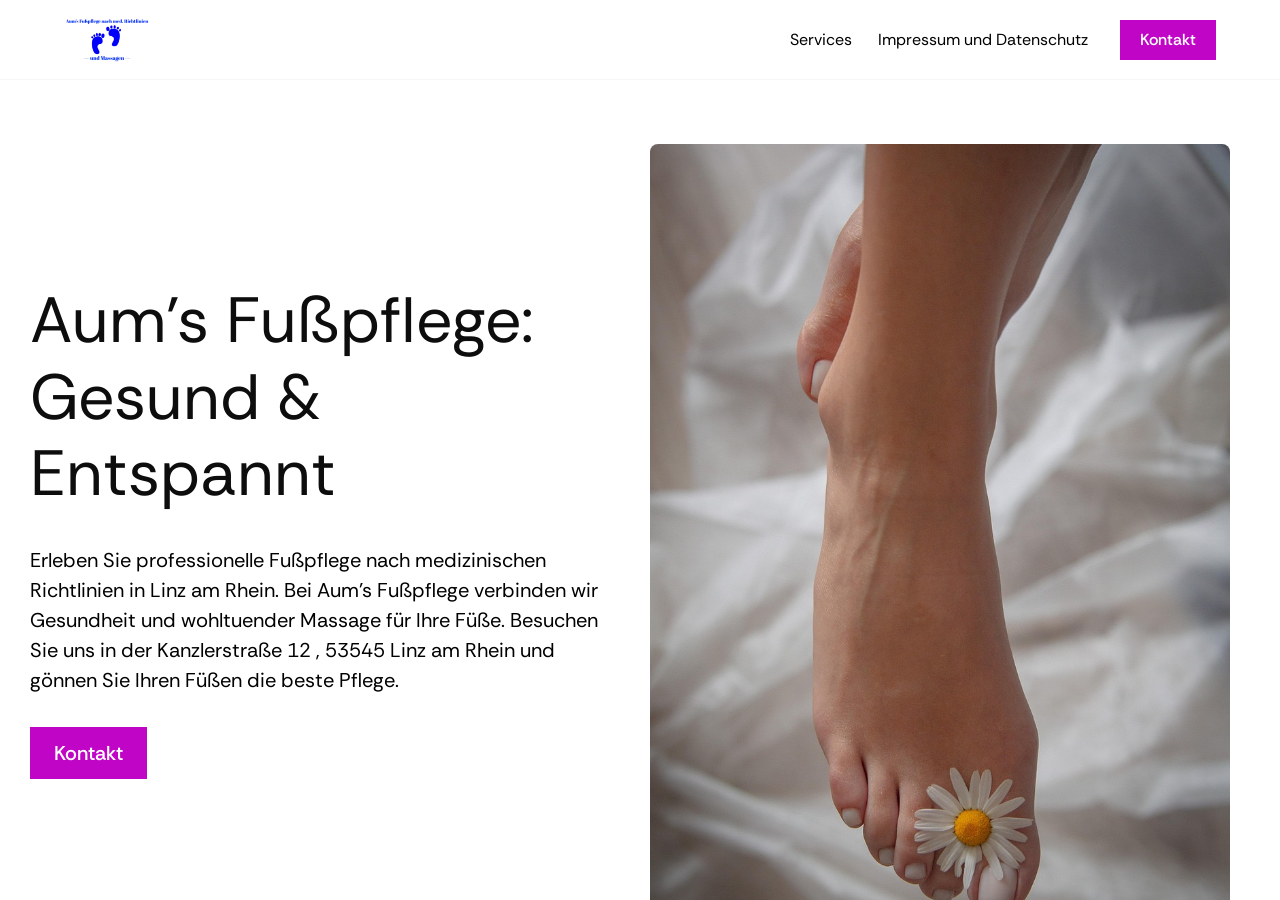
==== commit 29e39097: "Update index.html" ====
--- a/index.html
+++ b/index.html
@@ -1,4 +1,4 @@
-<!DOCTYPE html><html lang="en" class="__variable_027faa __className_027faa" data-sentry-element="Html" data-sentry-component="SoloDocument" data-sentry-source-file="_document.tsx"><head data-sentry-element="Head" data-sentry-source-file="_document.tsx"><meta charSet="UTF-8" data-sentry-element="meta" data-sentry-source-file="_app.tsx" data-next-head=""><meta name="viewport" content="width=device-width, initial-scale=1.0, maximum-scale=1.0,user-scalable=0" data-sentry-element="meta" data-sentry-source-file="_app.tsx" data-next-head=""><meta name="format-detection" content="telephone=no, email=no, address=no, date=no" data-sentry-element="meta" data-sentry-source-file="_app.tsx" data-next-head=""><meta name="msapplication-config" content="/browserconfig.xml" data-sentry-element="meta" data-sentry-source-file="_app.tsx" data-next-head=""><link rel="icon" type="image/jpeg" href="images/4e678689-d719-4f2b-bc52-80277a99721d.jpeg"><meta name="theme-color" content="#ffffff" data-sentry-element="meta" data-sentry-source-file="_app.tsx" data-next-head=""><title data-next-head="">Aum‘s Fußpflege nach med. Richtlinien und Massagen - Aum‘s Fußpflege nach med. Richtlinien </title><meta name="description" content="Erleben Sie professionelle Fußpflege nach medizinischen Richtlinien in Linz am Rhein. Bei Aum’s Fußpflege verbinden wir Gesundheit und wohltuender Massage für Ihre Füße. Besuchen Sie uns in der Kanzlerstraße 12 , 53545 Linz am Rhein und gönnen Sie Ihren Füßen die beste Pflege." data-sentry-element="meta" data-sentry-source-file="PublishedWebsiteView.tsx" data-next-head=""><meta name="keywords" content="fußpflege, fusspflege, linz, am, Rhein" data-sentry-element="meta" data-sentry-source-file="PublishedWebsiteView.tsx" data-next-head=""><meta name="author" content="Aum‘s Fußpflege nach med. Richtlinien " data-sentry-element="meta" data-sentry-source-file="PublishedWebsiteView.tsx" data-next-head=""><meta name="copyright" content="Aum‘s Fußpflege nach med. Richtlinien " data-sentry-element="meta" data-sentry-source-file="PublishedWebsiteView.tsx" data-next-head=""><meta name="application-name" content="Aum‘s Fußpflege nach med. Richtlinien " data-sentry-element="meta" data-sentry-source-file="PublishedWebsiteView.tsx" data-next-head=""><meta property="og:title" content="Aum‘s Fußpflege nach med. Richtlinien und Massagen - Aum‘s Fußpflege nach med. Richtlinien " data-sentry-element="meta" data-sentry-source-file="PublishedWebsiteView.tsx" data-next-head=""><meta property="og:type" content="website" data-sentry-element="meta" data-sentry-source-file="PublishedWebsiteView.tsx" data-next-head=""><meta property="og:image" content="images/1b9d1a15-6afd-4c18-9489-a57f056f66ef.jpeg" data-next-head=""><meta property="og:image:width" content="1200" data-next-head=""><meta property="og:image:height" content="630" data-next-head=""><meta property="og:url" content="https://aumsfusspflege.de/" data-sentry-element="meta" data-sentry-source-file="PublishedWebsiteView.tsx" data-next-head=""><meta property="og:description" content="Erleben Sie professionelle Fußpflege nach medizinischen Richtlinien in Linz am Rhein. Bei Aum’s Fußpflege verbinden wir Gesundheit und wohltuender Massage für Ihre Füße. Besuchen Sie uns in der Kanzlerstraße 12 , 53545 Linz am Rhein und gönnen Sie Ihren Füßen die beste Pflege." data-sentry-element="meta" data-sentry-source-file="PublishedWebsiteView.tsx" data-next-head=""><meta name="twitter:card" content="summary" data-sentry-element="meta" data-sentry-source-file="PublishedWebsiteView.tsx" data-next-head=""><meta name="twitter:title" content="Aum‘s Fußpflege nach med. Richtlinien und Massagen - Aum‘s Fußpflege nach med. Richtlinien " data-sentry-element="meta" data-sentry-source-file="PublishedWebsiteView.tsx" data-next-head=""><meta name="twitter:description" content="Erleben Sie professionelle Fußpflege nach medizinischen Richtlinien in Linz am Rhein. Bei Aum’s Fußpflege verbinden wir Gesundheit und wohltuender Massage für Ihre Füße. Besuchen Sie uns in der Kanzlerstraße 12 , 53545 Linz am Rhein und gönnen Sie Ihren Füßen die beste Pflege." data-sentry-element="meta" data-sentry-source-file="PublishedWebsiteView.tsx" data-next-head=""><meta name="twitter:image" content="images/1b9d1a15-6afd-4c18-9489-a57f056f66ef.jpeg" data-next-head=""><link rel="canonical" href="https://aumsfusspflege.de/" data-next-head=""><meta name="sentry-trace" content="0b58f72c8fef45079e8ba07318ba1f0c-1b13550cc04a1aa6-0"><meta name="baggage" content="sentry-environment=production,sentry-release=72a904f8e49ec4fa970ff23d2448338fa02a5cfe,sentry-public_key=cd4458f5a980b6231c02c1bb09eaa7d2,sentry-trace_id=0b58f72c8fef45079e8ba07318ba1f0c,sentry-org_id=1069899,sentry-sample_rand=0.21661144452018855,sentry-sample_rate=0"><style rel="preload" id="typestyle-target">.f12qcd1y{font-size:14px;line-height:1.5em}.f1m0a0d0{font-size:16px;line-height:1.5em}.ftgg2kx{font-size:20px;line-height:1.5em}.fk0grf2{bottom:0;left:0;position:absolute;right:0;top:0}.f8obqgr,.f8obqgr > .row > .col{padding:0}.f8obqgr > .row{margin:0}.fkhz08q{display:flex;flex-direction:column}.fddsvlq{align-items:center;display:flex}.f1hf8rho{display:flex;justify-content:flex-end}.fdlhgou{flex:1;max-width:unset}.fnvt2df,.fnvt2df .row, .col{display:flex}@media (max-width: 575.9999px){.fom2f23 .container{max-width:100% !important}}@media (min-width: 576px) and (max-width: 767.99999px){.fom2f23 .container{max-width:576px !important}}@media (min-width: 768px) and (max-width: 991.99999px){.fom2f23 .container{max-width:768px !important}}@media (min-width: 992px) and (max-width: 1199.99999px){.fom2f23 .container{max-width:992px !important}}@media (min-width: 1200px) and (max-width: 1399.99999px){.fom2f23 .container{max-width:1200px !important}}@media (min-width: 1400px){.fom2f23 .container{max-width:1400px !important}}.fehdsxy{border:solid;border-bottom:solid;border-bottom-color:#cfcfd8;border-color:#cfcfd8;border-radius:4px;border-top:solid;border-top-color:#cfcfd8;border-width:1px;font-size:16px;line-height:18px;padding:12px;resize:none;width:100%}.fehdsxy.form-control.is-invalid{background-image:url(img/alert.svg);background-size:auto;border-color:#cfcfd8}.fehdsxy.form-control-plaintext ~ label, .fehdsxy:focus ~ label, .fehdsxy:not(:placeholder-shown) ~ label, .fehdsxy.form-select ~ label{opacity:0.7 !important}.tooltip{--bs-tooltip-bg:#32313c;--bs-tooltip-border-radius:4px;--bs-tooltip-color:#ffffff;--bs-tooltip-padding-x:10px;--bs-tooltip-padding-y:5px;margin-block:8px !important;opacity:1 !important}.tooltip-inner{border:none;box-shadow:0px 2px 5px 0px rgba(0, 0, 0, 0.20), 0px 0px 1px 0px rgba(0, 0, 0, 0.20);font-size:13px;font-weight:500;line-height:18px;outline:none}h1, h2, h3, h4{color:#15141a;font-feature-settings:'ss03' on, 'cv02' on, 'cv01' on, 'cv08' on;font-style:bold;font-weight:700;margin-bottom:0}h1{font-size:42px;line-height:48px}h2{font-size:32px;line-height:40px}h3{font-size:28px;line-height:32px}h4{font-size:18px;line-height:24px}.f1bjli4c{color:#15141a;font-feature-settings:'ss03' on, 'cv02' on, 'cv01' on, 'cv08' on;font-size:13px;font-style:normal;font-weight:600;line-height:18px}.fg31md0{color:#15141a;font-feature-settings:'ss03' on, 'cv02' on, 'cv01' on, 'cv08' on;font-size:16px;font-style:normal;font-weight:400;line-height:24px}.fowuwzi{color:#15141a;font-feature-settings:'ss03' on, 'cv02' on, 'cv01' on, 'cv08' on;font-size:13px;font-style:normal;font-weight:400;line-height:18px}.f1nt9xga{color:#15141a;font-family:var(--font-metropolis, Helvetica, Arial, sans-serif);font-feature-settings:'ss03' on, 'cv02' on, 'cv01' on, 'cv08' on;font-size:13px;font-style:normal;font-weight:400;line-height:18px}.fh04hbo{color:#15141a;font-family:var(--font-metropolis, Helvetica, Arial, sans-serif);font-feature-settings:'ss03' on, 'cv02' on, 'cv01' on, 'cv08' on;font-size:24px;font-style:normal;font-weight:600;line-height:32px}.f12vz2yn{color:#15141a;font-feature-settings:'ss03' on, 'cv02' on, 'cv01' on, 'cv08' on;font-size:13px;font-style:normal;font-weight:500;line-height:18px}.f1pipo3h{color:#15141a;font-feature-settings:'ss03' on, 'cv02' on, 'cv01' on, 'cv08' on;font-size:13px;font-style:normal;font-weight:700;line-height:18px}.fy4b41{color:#5b5b66}.fyvanpa{font-size:11px;line-height:16px}.f1f9lquf{color:#15141a;font-feature-settings:'ss03' on, 'cv02' on, 'cv01' on, 'cv08' on;font-size:10px;font-style:normal;font-weight:600;letter-spacing:0.1em;line-height:14px}@keyframes f1viyxtx{0%{opacity:0}100%{opacity:1}}.f10xswa0{animation:f1viyxtx 0.1s ease-in forwards;opacity:0}.f17oebph{background-color:#7542e5;border:none;color:#ffffff;font-weight:500;padding-block:12px;padding-inline:20px}.f17oebph:hover{background-color:#592acb;color:#ffffff}.f17oebph:hover:active,.f17oebph:active{background-color:#45278d !important;color:#ffffff !important}.f17oebph:disabled{background-color:#7542e5;box-shadow:none;color:#ffffff;opacity:0.4}.f17oebph svg{pointer-events:none}.fcfro50{background-color:#7542e5;border:none;color:#ffffffff;padding-block:6px;padding-inline:16px}.fcfro50:hover{background-color:#592acb;color:#ffffffff}.fcfro50:active{background-color:#45278d !important;color:#ffffffff !important}.fcfro50:disabled{background-color:#7542e5;box-shadow:none;color:#ffffffff;opacity:0.4}.f3ctfs{background-color:#f0f0f4;border:none;color:#5b5b66;font-weight:500;padding-block:12px;padding-inline:20px}.f3ctfs:hover{background-color:#e0e0e6;color:#5b5b66}.f3ctfs:hover:active,.f3ctfs:active{background-color:#cfcfd8 !important;color:#5b5b66 !important}.f3ctfs:disabled{background-color:#f0f0f4;box-shadow:none;color:#5b5b66;opacity:0.4}.f3ctfs svg{pointer-events:none}.fj4ad63{background-color:#e22850;border:none;color:#ffffff;font-weight:500;padding-block:12px;padding-inline:20px}.fj4ad63:hover{background-color:#c50042;color:#ffffff}.fj4ad63:hover:active,.fj4ad63:active{background-color:#810220 !important;color:#ffffff !important}.fj4ad63:disabled{background-color:#e22850;box-shadow:none;color:#ffffff;opacity:0.4}.fj4ad63 svg{pointer-events:none}.f71mh57{background-color:#e22850;border:none;color:#ffffffff;padding-block:6px;padding-inline:16px}.f71mh57:hover{background-color:#c50042;color:#ffffffff}.f71mh57:active{background-color:#810220 !important;color:#ffffffff !important}.f71mh57:disabled{background-color:#e22850;box-shadow:none;color:#ffffffff;opacity:0.4}.f8m0u3h{background-color:#f0f0f4;border:none;color:#5b5b66ff;padding-block:6px;padding-inline:16px}.f8m0u3h:hover{background-color:#e0e0e6;color:#5b5b66ff}.f8m0u3h:active{background-color:#cfcfd8 !important;color:#5b5b66ff !important}.f8m0u3h:disabled{background-color:#f0f0f4;box-shadow:none;color:#5b5b66ff;opacity:0.4}.fh1k42u{background-color:#ffd567;border:none;color:#15141ab3;padding-block:6px;padding-inline:16px}.fh1k42u:hover{background-color:#ffbd4f;color:#15141ab3}.fh1k42u:active{background-color:#ffa436 !important;color:#15141ab3 !important}.fh1k42u:disabled{background-color:#fbfbfe;box-shadow:0px 0px 0px 1px rgba(0, 0, 0, 0.12) inset;color:#5b5b66ff;opacity:1}.fvza742{background-color:#f0f0f4;border:none;color:#5b5b66;padding-block:6px;padding-inline:6px}.fvza742:hover{background-color:#f0f0f4;color:#5b5b66}.fvza742:active{background-color:#e0e0e6 !important;color:#5b5b66 !important}.fvza742:disabled{background-color:#f0f0f4;box-shadow:none;color:#5b5b66;opacity:0.4}.f1go1cdu{align-items:center;background-color:transparent;border:none;border-radius:99px;color:#5b5b66;display:flex;justify-content:center;padding:0}.f1go1cdu:hover{background-color:#f0f0f4;color:#5b5b66}.f1go1cdu:active{background-color:#e0e0e6 !important;color:#5b5b66 !important}.f1go1cdu:disabled{background-color:transparent;box-shadow:none;color:#5b5b66;opacity:0.4}.fwx468p{background-color:transparent;border:2px solid;border-color:#7542e5;color:#7542e5;font-weight:500;padding-block:12px;padding-inline:20px}.fwx468p:hover{background-color:#592acb;border:2px solid;border-color:#592acb;color:#ffffff}.fwx468p:hover:active,.fwx468p:active{background-color:#45278d !important;color:#7542e5 !important}.fwx468p:disabled{background-color:#7542e5;box-shadow:none;color:#7542e5;opacity:0.4}.fwx468p svg{pointer-events:none}.f1xvmw9j{border-radius:4px}.f1xvmw9j .btn{border:none !important;margin:0px !important}.f1x2efpt{background-color:#f0f0f4;height:32px;width:48px}.f1x2efpt.active{background-color:#7542e5;color:#ffffff}.f1x2efpt:hover:not(.active){background-color:#e0e0e6;color:#5b5b66}.fm2femi{background-color:#fbfbfe;color:#5b5b66;height:32px;width:48px}.fm2femi.active{background-color:#e0e0e6;color:#32313c}.fm2femi:hover:not(.active){background-color:#f0f0f4;color:#5b5b66}.f1loj3rz{background-color:transparent !important;border:none;color:#7542e5;cursor:pointer;font-weight:500;padding:0}.f1loj3rz:hover, .f1loj3rz:focus-visible{color:#15141a}.f1loj3rz:active{color:#15141a !important}.f1loj3rz.disabled{color:#5b5b66 !important}.f1tgo88n{background-color:transparent !important;border:none;color:#5b5b66;cursor:pointer;font-weight:500;padding:0}.f1tgo88n:hover, .f1tgo88n:focus-visible{color:#15141a}.f1tgo88n:active{color:#15141a !important}.f1tgo88n.disabled{color:#8f8f9e !important}.f1gjylx1{background-color:transparent !important;border:none;cursor:pointer;padding:0}.f1gjylx1:hover,.f1gjylx1.disabled{color:#5b5b66 !important}.f184aata{background-color:transparent !important;border:none;color:#ffffff !important;cursor:pointer;padding:0}.f184aata:hover{color:#e0e0e6 !important}.f184aata.disabled{color:#5b5b66 !important}html, body{box-sizing:border-box;font-size:16px;font-style:normal;font-weight:400;height:100vh;line-height:18px;margin:0;overflow-y:hidden;padding:0}html, body #__next{display:flex;flex-direction:column;font-size:13px;height:100vh}a, a:hover{color:inherit}.fx7nows{color:#7542e5;font-weight:500;text-decoration:none}.fx7nows:hover{color:#7542e5;cursor:pointer}.fbolhy3{background-color:transparent;border:none;color:#7542e5;font-weight:500;line-height:inherit;margin:0;padding:0;text-decoration:none}.fbolhy3:hover{background-color:transparent;color:#592acb}.fbolhy3:active{background-color:transparent !important;color:#5b5b66 !important}.fgzydrc{color:#7542e5;text-decoration:underline}.fgzydrc:hover{cursor:pointer;text-decoration:none}.fo5f5t9{color:#7542e5;text-decoration:underline}.fo5f5t9:hover{color:#15141a !important;cursor:pointer;text-decoration:underline}.f1mniyiz{list-style:none;margin-block-end:0;margin-block-start:0;padding-inline-start:0}.f14ckmmr{position:relative;z-index:1080}.f1aqf3sg{border-radius:6px;max-width:220px;padding:16px;text-align:left;width:220px}.f1aqf3sg *{color:#ffffff !important}.f1k47lwi{border-top:1px solid #ffffff;margin-bottom:8px;margin-top:8px;opacity:0.2}.f1fpj0aj a{pointer-events:none}.f1884f9d td > p:first-child, .f1884f9d th > p:first-child{margin-top:0}.f1884f9d td > p:last-child, .f1884f9d th > p:last-child{margin-bottom:0}.fcu3suo{bottom:0;display:flex;justify-content:center;left:0;pointer-events:none;position:fixed;width:100%;z-index:10}.fdp2y1p{min-width:60%}.fdp2y1p p{margin-bottom:0}.f1901vew{display:flex;flex-wrap:wrap;gap:16px;width:100%}.f1901vew .btn{flex-grow:1}.fm3p0aw{scroll-margin-top:var(--sticky-header-height, 0px)}.f1qftqcq{align-items:center;gap:48px;justify-content:center;margin-inline:0}.fojij6o{gap:32px}.fs89ngr{overflow:hidden;text-overflow:ellipsis;white-space:nowrap}.fqx0517{flex-shrink:0;margin-inline:8px}.f12pqfkx{flex-shrink:1;min-width:0}.fcdpsbx{margin-bottom:24px}.f8jndik{opacity:0.4}.fbsw1f4 h2{margin-bottom:32px}.f1d2h93a{width:fit-content}.f1v9lt4v{margin-top:16px;text-align:center}.f10njpuy{margin-top:72px}.f1o1p964{margin-bottom:16px}.f99wagv .content{align-content:stretch;display:flex;flex-direction:row;max-height:480px;min-height:300px;padding-block:8px}.f99wagv .content .carousel-container{display:flex;flex-direction:column;justify-content:center;margin:0;padding:0}.f99wagv .content .carousel-container .carousel-item.active, .carousel-item-start, .carousel-item-end, .carousel-item-next, .carousel-item-prev{display:flex}.f99wagv .carousel-item{transition:transform 1.2s ease-in-out, opacity 0s}.f99wagv .carousel-inner{display:flex;height:100%}.f99wagv .carousel-review{background-position:center;background-repeat:no-repeat;background-size:cover;display:flex;flex-direction:column;justify-content:center;margin-inline:auto;padding-inline:24px;position:relative;text-align:center}.f99wagv .author-info{font-weight:600;margin-top:16px}.f99wagv .chev-btn{cursor:pointer;display:flex;flex-direction:column;justify-content:center;width:24px}.f99wagv .button-placeholder{width:24px}.f99wagv .next-btn{transform:rotate(180deg)}.f99wagv .page-indicator{align-items:center;display:flex;flex-direction:row;justify-content:center;min-width:96px}.f14z0jsa{margin-bottom:32px}.f1g4dn0{justify-content:center;margin-bottom:16px}.fwfqocn{height:24px;width:24px}.f1nq0oqd:hover{opacity:0.7}.f14icp2y{column-gap:24px;display:flex;flex-direction:column;padding-bottom:24px;row-gap:24px}@media (min-width: 768px){.f14icp2y{flex-direction:row}}.f1827nuz{font-weight:500;line-height:1.5em;padding:0}.f1p0cgam{margin-bottom:48px}@media (min-width: 768px){.f1p0cgam{margin-bottom:0}}.f1fbucww{margin-bottom:24px}@media (min-width: 768px){.f1fbucww{margin-bottom:48px}}.f1vaphum{padding-block:48px}@media (min-width: 768px){.f1vaphum{padding-block:0}}.fd1b9fq{margin-block:0;width:100%}.f6tinqi{margin-inline:auto}.f1v7t2u4{aspect-ratio:1.3333333333333333}.f13rwjj3{aspect-ratio:0.75}.fyzv02a{aspect-ratio:1}.ficfct8{aspect-ratio:1.7777777777777777}.f2h6oba .carousel-inner{border-radius:4px}.f2h6oba .carousel-item{transition:transform 1.2s ease-in-out, opacity 0s}.f2h6oba .carousel-image{cursor:pointer;margin:auto;position:relative}.f2h6oba .carousel-image .carousel-caption{background-color:rgba(0, 0, 0, 0.6);border-radius:4px}.f2h6oba .chev-btn{cursor:pointer;display:flex;flex-direction:column;justify-content:center;pointer-events:auto;width:24px}.f2h6oba .page-indicator{align-items:center;display:flex;flex-direction:row;justify-content:center;min-width:96px}.f2h6oba .next-btn{transform:rotate(180deg)}.fhcfrr1{display:flex;flex-direction:row;flex-wrap:wrap}.fhcfrr1, .fhcfrr1 .row, .fhcfrr1 .col{padding:0}.fhcfrr1 .gallery-item{aspect-ratio:1.3333333333333333;background-clip:content-box;background-repeat:no-repeat;background-size:cover;padding:4px}.fhcfrr1 .gallery-item .img-container{position:relative}.fhcfrr1 .gallery-item .img-container::after{bottom:0;content:'';left:0;position:absolute;right:0;top:0}.fhcfrr1 .gallery-item .img-container:hover::after{background-color:rgba(0, 0, 0, 0.15)}.fhcfrr1 .gallery-item-in-safari{aspect-ratio:unset !important}.fhcfrr1 .hidden{height:0;visibility:collapse;width:0}@media (min-width: 992px){}.f17y4uf2{-ms-filter:blur(10px);-webkit-filter:blur(10px);filter:blur(10px);overflow:hidden;transform:scale(1.15)}.fugk5n4{transform:scale(1.05)}.f1ttgj8s{align-items:center;justify-content:center;margin-inline:0;row-gap:24px}.f1ttgj8s .btn-lg{margin-bottom:16px;margin-top:12px}.f1pjpune{-ms-filter:blur(10px);-webkit-filter:blur(10px);filter:blur(10px);overflow:hidden;transform:scale(1.15);z-index:-1}@media (max-width: 992px){.fhaqf3p{display:none}}.f1xp2jyw{display:none;overflow:hidden;position:relative}@media (max-width: 992px){.f1xp2jyw{aspect-ratio:16 / 9;display:block;width:100%}}.f1966il8{align-items:center;display:flex;flex-wrap:nowrap;justify-content:flex-start;overflow:visible;white-space:nowrap}.fe1ccbi{align-items:center;display:flex;min-height:72px;padding-block:12px !important;position:relative}.fbvdum{margin-block:0;margin-left:calc((-100vw + 100%) / 2);margin-right:calc((-100vw + 100%) / 2);min-width:100vw}@keyframes f16qy5mw{from{opacity:0;transform:translateY(-100%)}to{opacity:1;transform:translateY(0px)}}.f13sg7dk{align-items:center;display:flex;justify-content:space-between;min-height:48px;width:100%}.f1n6mt4g{align-items:center;display:flex;min-height:48px;width:100%}.fgydppl{display:flex;flex-direction:column;width:100%}.f1kwfio1{display:flex;justify-content:center;width:100%}.f1kwfio1 .nav-link{padding-block:4px}.f1kwfio1 .nav-link-list{flex-wrap:wrap;justify-content:center;white-space:normal}.fayg007{align-items:center;display:flex;flex:1;justify-content:flex-end}.fpi8fx3 h2,.fpi8fx3 .description{margin-bottom:12px}.f4eheno{align-items:stretch;display:flex;flex-direction:row;height:56px;justify-content:center;width:100%}.f4eheno .form-floating{width:100%}.f4eheno input{padding-block:16px;padding-left:14px;width:100%}@media (min-width: 576px){.f4eheno .form-floating{width:unset}.f4eheno input{width:384px}}.f15o5ico{padding-left:8px}.f8j8id1{height:56px;padding-block:12px !important;padding-inline:12px !important;width:56px}.f8j8id1 svg{vertical-align:unset}.f8j8id1 img{height:24px;width:24px}.f96or0t{width:100%}.fixr2lp{align-items:center;justify-content:center;margin-inline:0;row-gap:48px}.f1dlmh1s{align-items:center;font-size:32px;line-height:40px}.f9a13de{align-items:center}.f1ld4zys{align-items:center;font-size:16px;line-height:24px}.f1r530z1{margin-block:24px}@media (min-width: 768px){.f1r530z1{margin-bottom:16px}}.fm26nq4{align-items:center;background:transparent;border:none;color:inherit;cursor:pointer;display:inline-flex;justify-content:center;padding:0;pointer-events:auto;position:relative;transition:opacity 0.15s ease;z-index:2}.fm26nq4:disabled{cursor:default;opacity:0.35}.fm26nq4:hover:not(:disabled), .fm26nq4:focus-visible{opacity:0.7}.f18oh0sx svg{display:block;height:48px;width:48px}.f1ljvuex{border:1.5px solid rgba(9, 9, 11, 0.2);border-radius:8px;height:40px;width:56px}.f1ljvuex svg{display:block;height:24px;width:24px}.f1qpx568 svg{transform:rotate(180deg)}.f1f4ffwn{color:#fff}.f17fla1w{display:flex;justify-content:center;margin-top:16px}.faowcuh{overflow:hidden}.favster{display:flex;transition:transform 0.3s ease}@media (prefers-reduced-motion: reduce){.favster{transition:none}}.f6cv39y{align-items:center;display:flex;flex:0 0 20px;height:20px;justify-content:center}.f1msbdn1{border-color:#000;border-radius:50%;border-style:solid;border-width:2px;box-sizing:border-box;cursor:pointer;height:8px;padding:0;pointer-events:auto;transform-origin:center;transition:transform 0.3s ease, background-color 0.3s ease;width:8px}@media (prefers-reduced-motion: reduce){.f1msbdn1{transition:none}}.ffjrjbg{background-color:#000;transform:scale(1.5)}.f1mgyl9u{position:relative}.f1pz4f28{align-items:center;display:flex;gap:24px;justify-content:center;margin-top:16px}.f1pz4f28 > div{margin-top:0}.ffeao55{display:flex;flex:1 1 0%;min-width:0;overflow-x:auto;padding-bottom:8px;scroll-snap-type:x mandatory;scrollbar-width:none}.ffeao55::-webkit-scrollbar{display:none}.fa6yfx9{display:flex;flex:0 0 100%;justify-content:center;scroll-snap-align:start}.f37rjwb{left:12px;position:absolute;top:calc(50% - 20px);z-index:2}.f1q627z4{position:absolute;right:12px;top:calc(50% - 20px);z-index:2}.f84fk8t{box-sizing:border-box;display:flex;flex-direction:column;flex-grow:1;row-gap:24px;width:100%}.f1konfi9{display:flex;flex-direction:column;row-gap:12px}.fl8qkup{margin:0}.f1f45za8{margin-bottom:38px}.fsgs3wg{justify-content:flex-end}.femookj{margin-bottom:8px;margin-top:32px}.fxstmmp{height:220px;padding-bottom:0 !important;width:220px}@media (max-width: 575.9999px){.fxstmmp{height:200px;width:200px}}.f9gn5u{height:220px;padding-bottom:0 !important;width:220px}@media (min-width: 576px){.f9gn5u{height:360px;width:360px}}.f383ewl{height:165px;padding-bottom:0 !important;width:220px}@media (max-width: 575.9999px){.f383ewl{height:150px;width:200px}}.f1ptlizk{height:165px;padding-bottom:0 !important;width:220px}@media (min-width: 576px){.f1ptlizk{height:270px;width:360px}}.f1otqxop{margin-top:24px}.f18ghtz9{aspect-ratio:16/9;border:none;display:block;height:auto;width:100%}.fongqhf{aspect-ratio:16 / 9;background-color:#000;border:none;cursor:pointer;display:block;overflow:hidden;padding:0;position:relative;width:100%}.fvyakyi{display:block;height:100%;object-fit:cover;width:100%}.f1i06xya{align-items:center;background-color:rgba(0, 0, 0, 0.7);border-radius:8px;display:flex;height:48px;justify-content:center;left:50%;position:absolute;top:50%;transform:translate(-50%, -50%);transition:background-color 0.2s;width:68px}button:hover .f1i06xya{background-color:rgba(0, 0, 0, 0.9)}.faomike{color:#fff;height:32px;width:32px}.f1px892k{display:block;margin:16px 0}.f1dtfscn{max-width:100%;width:100%}.fgsql5j{align-items:center;aspect-ratio:16 / 9;background-color:#f5f5f5;border:2px dashed #ccc;color:#999;display:flex;font-size:14px;justify-content:center;width:100%}.f1tmaw1r{align-items:center;justify-content:center;margin-inline:0}.f1tmaw1r .video-items-container{display:flex;flex-direction:column;row-gap:32px}.f1tmaw1r .missing-video{align-items:center;aspect-ratio:16/9;background-color:#f5f5f5;display:flex;height:auto;justify-content:center;width:100%}.f1tmaw1r .text-content{display:flex;flex-direction:column;margin-bottom:16px;margin-top:32px;row-gap:16px}.f1tmaw1r .text-content p{margin-bottom:0}.f1tmaw1r .title{margin-bottom:32px}.f1cgep9t{background-image:url(img/small-spinner--white.gif);background-position:center;background-repeat:no-repeat;background-size:20px 20px;inset:0;position:absolute}.f1lro06z{background-image:url(img/small-spinner--violet.gif);background-position:center;background-repeat:no-repeat;background-size:20px 20px;inset:0;position:absolute}.f1v8dz0u{color:#f0f0f4;margin-block:16px;opacity:1}.f1ox1kfs{align-items:center;box-sizing:content-box;display:flex;margin:0;overflow:hidden;padding:16px}.f1ox1kfs .modal-content{border:0;border-radius:8px;border-width:0;box-shadow:0px 9px 18px 0px rgba(0, 0, 0, 0.28), 0px 0px 1px 0px rgba(0, 0, 0, 0.30);outline:none;padding:24px}.f1ox1kfs .modal-body{overflow:hidden;padding:0;text-align:center}.f1ox1kfs .modal-backdrop .show{opacity:0.16 !important}@media (min-width: 576px){.f1ox1kfs{margin:auto;max-width:460px;padding-inline:24px}}.f1179r3r{display:flex;flex-direction:column;justify-content:center;padding-bottom:28px;padding-inline:8px;padding-top:8px;row-gap:16px}.fd07j12{font-size:18px !important;line-height:24px !important}.fhmv0fm{color:#32313c}.fy68mk3{height:32px;margin-inline:auto;width:32px}.fccervo{column-gap:10px;display:flex;row-gap:8px;width:100%}.fjrvsch{height:32px;padding-inline:auto;width:100%}.f1f1ygnm{display:flex}.f18iqi43{--bs-modal-width:558px}.fdtzhvb{--bs-modal-width:100%}.f1c2m1bt{padding:0 !important}.f11iw19c{color:#15141a;display:flex;font-family:var(--font-metropolis, Helvetica, Arial, sans-serif);font-size:18px;font-weight:600;justify-content:space-between;line-height:24px;padding:24px}.f11iw19c svg{cursor:pointer}.fpbihkk{display:flex;flex-direction:column;padding:0 24px 24px 24px}.f1e8lhs7{height:20px;width:20px}.fu6vh5b{list-style-type:none;margin:0;padding:0;padding-left:6px}.fwyx1g{color:#32313c;font-size:14px;font-weight:400;padding-bottom:6px;padding-left:12px;position:relative}.fwyx1g::before{color:#32313c;content:"•";left:0;position:absolute}.f1hdxxe8{background-color:transparent;bottom:40px;display:flex;flex-direction:column-reverse;position:fixed;right:32px;row-gap:8px;z-index:20000}.f6f7l1u{bottom:160px;left:50%;right:unset;transform:translateX(-50%)}.f1mebel9{align-content:center;align-items:center;background-color:#2b2a33;border-radius:4px;box-shadow:0px 9px 18px 0px rgba(0, 0, 0, 0.28), 0px 0px 1px 0px rgba(0, 0, 0, 0.30);color:#ffffff;column-gap:40px;display:flex;flex-direction:row;justify-content:space-between;justify-items:center;min-height:48px;min-width:290px;opacity:1;padding:16px;padding-bottom:14px;padding-top:14px}.f11vztwh{align-items:center;column-gap:8px;display:flex;justify-content:flex-start}.f11vztwh .icon{display:flex}.f1j0fe1v{align-items:flex-start}.f1cvslgw{display:flex;flex-direction:column;row-gap:2px}.fq8f2l1{box-sizing:content-box;color:#ffffff;line-height:20px;white-space:pre-line}.fh6vhdb{color:#cfcfd8;font-weight:400;line-height:20px;word-break:break-all}.f16c6rax{align-items:center;column-gap:12px;display:flex}.fqzzwzb{align-items:center;border-radius:4px;column-gap:6px;cursor:pointer;display:inline-flex;justify-content:center;text-decoration:none;white-space:nowrap}.fqzzwzb:hover{text-decoration:none}.fqzzwzb:focus-visible{outline:2px solid #ffffff;outline-offset:1px}.fqzzwzb .action-icon{display:inline-flex}.fqzzwzb .action-icon svg{height:18px;width:18px}.f7j4qq5{color:#cfcfd8;cursor:pointer}@keyframes firnj9q{from{opacity:0;transform:translateY(+100%)}to{opacity:1;transform:translateY(0px)}}.f1j4w1wk{animation-duration:200ms;animation-name:firnj9q;animation-timing-function:ease-in-out}.fnmnqwu .icon,.fnmnqwu .close-icon{color:#f0f0f4}.fi2fu3 .icon{color:#b3ffe3}.fi2fu3 .close-icon{color:#f0f0f4}.f53wljb .icon{color:#ff9aa2}.f53wljb .close-icon{color:#f0f0f4}.f311j7n{background-color:#f9f9fb !important}.f311j7n .icon{color:#008787}.f311j7n span{color:#15141a}.f311j7n .close-icon{color:#5b5b66}.f1ul2ih7{background-color:transparent;border:none;color:#ffffff;padding-block:6px;padding-inline:16px}.f1ul2ih7:hover{background-color:#ffffff1f;color:#ffffff}.f1ul2ih7:active{background-color:#ffffff33 !important}.ft7u6g7{border-radius:6px;font-size:16px;line-height:20px;min-height:48px}.fnz27mq{align-items:center;column-gap:8px;display:flex}.f1z03wx9{color:#5b5b66;padding:4px 0 4px 12px;text-align:left}.ftyo6cc{align-items:center;background-color:transparent;border-radius:4px;color:#5b5b66;display:flex;flex-direction:row;margin-bottom:2px;margin-top:2px;padding:4px;padding-left:12px;padding-right:12px;text-align:left}.f511jke{color:#5b5b66;height:20px;width:20px}.f511jke .favicon{height:20px;width:20px}.f1ngtpte{display:flex;flex-direction:column;margin-left:8px;overflow:hidden;padding:1px;padding-left:4px;padding-right:4px;text-align:left;width:100%}.f3s8xza{color:#5b5b66;font-size:11px;overflow:hidden;text-overflow:ellipsis;white-space:nowrap}.f18bkh11{justify-self:flex-end}.f15ynvzm{align-items:center;display:flex;flex-direction:row;gap:16px}.f1niexg3{align-items:center;align-self:flex-start;display:flex;flex-direction:row;justify-content:flex-start;margin-left:12px;padding-block:6px;padding-inline:16px;text-align:left}.f1niexg3 svg{margin-right:8px}.f1cyyckb{background-color:transparent;background-image:url(/img/spinner-96-transparent-violet.png);background-position:center;background-repeat:no-repeat;background-size:48px 48px;height:96px;width:100%}.f1rf6zxr{align-items:center;background-color:transparent;border-radius:2px;color:#32313c;column-gap:12px;display:flex;flex-direction:row;height:40px;justify-content:flex-start;padding:10px;padding-left:12px;padding-right:12px;text-align:left;width:100%}.fh1t4iy{align-items:center;box-sizing:content-box;column-gap:8px;display:flex;justify-content:flex-start;margin-bottom:8px;min-height:32px;overflow:hidden;text-align:left}.fh1t4iy .title-icon{align-items:center;color:#5b5b66;display:flex;height:20px}.fh1t4iy .close-icon{align-items:center;background-color:transparent;border:none;color:#5b5b66;cursor:pointer;display:inline-flex;font:inherit;justify-content:center;line-height:0;margin-left:auto;padding:6px}.fh1t4iy .close-icon:hover{color:#80808f}.fh1t4iy .close-icon svg{height:20px;width:20px}.f1mehye2{box-sizing:content-box;display:flex;flex-direction:column;line-height:20px;overflow:hidden;padding-bottom:4px;padding-top:4px;text-align:left;white-space:pre-line}.f1k1ju5h{color:#e22850;line-height:20px;white-space:pre-line}.f1xvs4k8{column-gap:8px;display:flex;margin-top:16px}.f11vi2ni{padding-block:7px;padding-inline:16px}.f15bipre{color:#32313c;margin-bottom:0;margin-top:12px;text-align:left}.f1eny907{align-items:center;box-sizing:content-box;display:flex;margin:0;overflow:hidden;padding:16px}.f1eny907 .modal-content{border:0;border-radius:8px;border-width:0;box-shadow:0px 9px 18px 0px rgba(0, 0, 0, 0.28), 0px 0px 1px 0px rgba(0, 0, 0, 0.30);outline:none;padding:24px;padding-top:20px}.f1eny907 .modal-body{overflow:hidden;padding:0;text-align:center}.f1eny907 .modal-backdrop .show{opacity:0.16 !important}.f1eny907 .modal-dialog.modal-lg{max-width:580px}@media (min-width: 576px){.f1eny907{margin:auto;max-width:460px;padding-inline:24px}}.f17bv8f{display:contents}.f1xdn0mo{padding:6px}.f1iumef4{background-color:#ffffff;border:1px solid #cfcfd8;color:#5b5b66;padding:6px}.f1iumef4:hover{background-color:#e0e0e6;color:#5b5b66}.f1iumef4:active{background-color:#cfcfd8;color:#5b5b66}.fckfnh9{background-color:#f0f0f4;border-color:#f0f0f4;margin-block:2px}.f1kj0qdq{display:block;margin:-12px 0;opacity:0;transition:visibility 0ms 300ms, margin 300ms ease, opacity 300ms ease;visibility:hidden}.f1kj0qdq.show{margin:4px 0;opacity:1;transition:visibility 0ms, opacity 300ms ease, margin 300ms ease;visibility:visible}.f1jdi1tb{border:1px solid;border-color:#cfcfd8;box-shadow:0px 0px 4px 0px rgba(0, 0, 0, 0.20), 0px 0px 1px 0px rgba(0, 0, 0, 0.20);padding:8px;z-index:1050}.f1jdi1tb .dropdown-item{border-radius:2px;color:#32313c;min-height:32px;padding:6px}.f1jdi1tb .dropdown-item:not(:last-child){margin-bottom:2px}.f1jdi1tb .dropdown-item:hover{background-color:#e0e0e6}.f1jdi1tb .dropdown-item:active{background-color:#cfcfd8}.f181sfde{height:100dvh;left:0;position:fixed;top:0;width:100dvw;z-index:-1}.f1ns1fgr{display:flex;justify-content:center;overflow:hidden;padding:17.5px}.f1ns1fgr .modal-content{border:0;border-radius:8px;border-width:0;box-shadow:0px 9px 18px 0px rgba(0, 0, 0, 0.28), 0px 0px 1px 0px rgba(0, 0, 0, 0.30);max-width:440px;outline:none;width:100%}.f1ns1fgr .modal-body{overflow:hidden;padding:24px;text-align:center}.f1ns1fgr .modal-backdrop .show{opacity:0.16 !important}.f96skvr{display:flex;flex-direction:column;margin-bottom:20px}.f96skvr .confetti-icon{color:#7542e5;margin-bottom:16px}.f96skvr .heading{font-size:18px !important;font-weight:600}.f96skvr .heading-subtitle{font-size:18px !important;font-weight:400;margin-inline:24px}.f1w6sct{margin-block:0;margin-inline:-24px}.fw9re8q{align-items:center;display:flex;height:32px;justify-content:center;width:100%}.f5svu8r{align-items:center;display:flex}.f5svu8r .disabled{cursor:default}.f1bukovi{margin:0;user-select:none}.f165tfmz{cursor:pointer;display:block;flex-grow:1;margin:0;user-select:none}.f1nekjew{color:#32313c;font-size:13px}.f1nekjew p, .f1nekjew ul{line-height:19.5px;margin:0;margin-bottom:16px}.f1nekjew ul{padding-left:16px}.f1nekjew a{color:#7542e5;text-decoration:underline}.f1xyxmc5{box-sizing:content-box;display:flex;margin-inline:auto;max-height:85vh;max-width:636px;width:calc(100% - 48px)}.f1xyxmc5 .modal-content{border-radius:12px;border-width:0;box-shadow:0px 9px 18px 0px rgba(0, 0, 0, 0.28), 0px 0px 1px 0px rgba(0, 0, 0, 0.30);max-height:85vh;outline:none;overflow:hidden}.f7z31vi{display:flex;flex-direction:column;max-height:85vh;overflow:hidden;padding:0;text-align:left}.f1sy7604{align-items:flex-start;background-color:#ffffff;column-gap:8px;display:flex;flex-shrink:0;justify-content:space-between;padding:24px;width:100%}.fgy19p6{display:flex;height:20px;overflow:hidden;width:20px}.fgy19p6 svg{height:20px;width:20px}.f1jvouy6{color:#15141a;font-family:var(--font-metropolis, Helvetica, Arial, sans-serif);font-size:18px;font-weight:600;letter-spacing:-0.011em;line-height:24px;margin:0;padding-top:2px}.f1mi4y9e{align-items:center;background-color:transparent;border:none;color:#5b5b66;cursor:pointer;display:inline-flex;height:20px;justify-content:center;padding:0;width:20px}.f24s68{overflow-y:auto;padding:24px;padding-top:8px}.f1os8xdr{align-items:center;background-color:#ffea80;display:flex;flex-shrink:0;height:45px;justify-content:center;padding-left:24px;padding-right:24px;width:100%}.f1rtdvp5{align-items:center;display:flex;flex-wrap:wrap;gap:12px;justify-content:center}.f1iyqfie{align-items:center;background-color:#15141a;border-radius:99px;color:#ffea80;display:flex;gap:6px;padding-bottom:6px;padding-left:12px;padding-right:12px;padding-top:6px}.f1cm6aej{display:flex;height:12px;width:12px}.f6olv94{font-size:10px;font-weight:700;letter-spacing:0.65px;line-height:14px;text-transform:uppercase}.fqji5un{color:#15141a;margin:0}@media (max-width: 767.99999px){.f1ltdujq{display:none}}.fhpya1s{background:none;border:none;color:#592acb;cursor:pointer;font:inherit;margin:0;padding:0;text-decoration:underline}.fkbojnc{overflow-y:auto}.f5eihh9{overflow-y:hidden}.f1imu2ly{min-width:1024px;overflow-x:auto}.fc5u1ue{min-width:unset;overflow-x:unset}.fh9htdb{background-color:#2b2a33;bottom:0;color:#fbfbfe;display:flex;justify-content:center}.f1n4xtgm{align-items:flex-start;background-color:#2b2a33;color:#fbfbfe;display:flex;flex-direction:column;justify-content:flex-start;width:100%}.f16n7wch{align-items:flex-start;column-gap:32px;display:flex;flex-direction:column;justify-content:space-between;row-gap:48px;width:100%}@media (min-width: 768px){.f16n7wch{align-items:center;flex-direction:row}}.fngwzfl{align-items:flex-start;column-gap:32px;display:flex;flex-direction:column;row-gap:24px}@media (min-width: 768px){.fngwzfl{align-items:flex-start;flex-direction:row}}.f78e2d2{align-self:flex-end}.fz7d7hn,.fz7d7hn:visited{color:#fbfbfe}.fz7d7hn:hover{color:#cfcfd8}.fd5rn0e{font-size:14px;line-height:20px}.fv798np{align-items:center;bottom:0;display:flex;height:100%;justify-content:center;left:0;position:fixed;right:0;top:0;width:100%;z-index:2147483646}.fuq9ti8{background-color:#000000;height:100%;opacity:0.3;position:fixed;width:100%}.f1f4qv0n{background-color:transparent;background-image:url(/img/spinner-96-transparent-white.png);background-position:center center;background-repeat:no-repeat;background-size:64px 64px;height:96px;position:relative;width:96px;z-index:2147483647}.f1uzu483{background-color:transparent;background-image:url(/img/spinner-96-transparent-violet.png);background-position:center center;background-repeat:no-repeat;background-size:48px 48px;height:48px;width:48px}.fj2178r{align-content:center;align-items:center;background-color:#ffffff;border-radius:4px;box-shadow:0px 4px 8px 0px rgba(0, 0, 0, 0.20), 0px 0px 1px 0px rgba(0, 0, 0, 0.20);color:#32313c;display:flex;flex-direction:column;padding-block:16px;padding-inline:24px;position:relative;row-gap:12px;z-index:2147483647}.fqf72uk{align-items:flex-start;background:rgba(231, 223, 255, 0.75);border-radius:6px;display:flex;flex-direction:column;height:100%;justify-content:flex-start;margin-bottom:24px !important;overflow:hidden;padding:16px;width:100%}.f1n1p1im{color:#32313c;padding:0;white-space:pre-line}.f1n1p1im a{color:#7542e5}.f1wv0fv3{display:flex;margin-inline:auto}.f1wv0fv3 .modal-content{border-radius:24px !important;box-shadow:0 0 1px 0 rgba(0, 0, 0, 0.30), 0 9px 18px 0 rgba(0, 0, 0, 0.28);outline:none;padding:32px}.f1wv0fv3 .modal-body{padding:0}.f1wv0fv3 .modal-backdrop .show{opacity:0.16 !important}.f1wv0fv3 .buttons{column-gap:8px}.fhum48y{width:440px}.fhum48y .modal-content{border:0;border-radius:8px;border-width:0}.fhum48y .modal-backdrop .show{opacity:0.16 !important}.f12qkndu{display:flex;margin:0;margin-inline:auto;top:56px;width:100%}.f12qkndu.mobile-landscape .modal-content{width:576px}.f12qkndu .modal-content{border-bottom-left-radius:0;border-bottom-right-radius:0;height:calc(100vh - 56px);overflow:hidden;width:100%}.f14be5y3{box-sizing:content-box;display:flex;flex-direction:row;gap:24px;justify-content:space-between;overflow:hidden;width:100%}.f62m7ss{font-size:21px !important;line-height:24px !important}.f86ylzy{color:#5b5b66;line-height:20px !important;width:85%}.fouxfty{align-self:flex-start;color:#5b5b66;cursor:pointer;height:24px}.fouxfty:hover{color:#80808f}.fouxfty svg{height:20px;width:20px}.f1tuq7dn{display:flex;flex-direction:column;gap:24px;padding-top:24px}.f1pl2n0c{margin-bottom:0px !important}.f1wm443i{color:#32313c;font-size:13px;line-height:24px;margin:0}.f14l45dn{border-radius:4px;box-shadow:inset 0 0 0 1px rgba(0, 0, 0, 0.12);overflow:hidden;width:100%}.f166knny{display:block;height:auto;width:100%}.f1ojr59u{height:48px;margin-top:0;position:relative;width:100%}.f19q0tww{background:#cfcfd8;height:2px;margin-bottom:24px;margin-top:0}.f4tlfu5{color:#32313c;font-size:13px;margin:0;padding:0}.f13vy3jq{background:none;border:0;cursor:pointer;font:inherit;padding:0}.f13vy3jq:disabled{cursor:default}.f3thd3i{color:#e22850;text-align:center}.f4twwa5{color:#32313c;font-size:13px;padding-bottom:24px;padding-top:24px;text-align:left}.f4twwa5 p{margin-bottom:12px}.f4twwa5 p:last-child{margin-bottom:0}.f3knt2t{background-color:#ffffcc;border:1px solid #ffea80;border-radius:4px;color:#15141a;padding:12px}.fy122m1{display:flex;justify-content:center;padding:16px}.fy122m1 .modal-content{border:0;border-radius:8px;border-width:0;box-shadow:0px 9px 18px 0px rgba(0, 0, 0, 0.28), 0px 0px 1px 0px rgba(0, 0, 0, 0.30);max-width:440px;outline:none;width:100%}.fy122m1 .modal-body{align-items:center;display:flex;flex-direction:column;padding:32px 32px 24px;text-align:center}.fy122m1 .modal-backdrop .show{opacity:0.16 !important}.fg28wer{color:#5b5b66;margin-bottom:16px}.fz27jr7{color:#15141a;font-size:18px !important;font-weight:600;line-height:24px !important;margin-bottom:16px}.f2wanox{color:#32313c;font-size:13px;line-height:150%;margin-bottom:28px}.f75i2gu{min-width:80px}.ftlo8hs{display:flex;flex-direction:column;margin-bottom:32px}.ftlo8hs .confetti-icon{color:#7542e5;margin-bottom:16px}.ftlo8hs .heading{font-size:18px !important;font-weight:600;margin-bottom:6px}.ftlo8hs .heading-subtitle{margin-inline:24px}.f1e9k1hd{align-items:center;color:#7542e5;display:flex;height:20px}.fgs45si{align-items:center;display:flex;height:32px;justify-content:center;margin-top:32px;width:100%}@media (min-width: 768px){.fgs45si{align-items:center;margin:auto;margin-inline:auto;padding-inline:24px;width:unset}}.fw43m5f{align-items:flex-end;bottom:0;box-sizing:content-box;display:flex;height:100vh;margin:0;padding:0;width:100%}.fw43m5f .modal-body{height:100%;margin-bottom:auto;overflow:hidden;padding:0;text-align:center}.fw43m5f .modal-backdrop .show{opacity:0.16 !important}@media (min-width: 576px){.fw43m5f{align-items:center;margin:auto;max-width:440px;padding-inline:24px}}.f1vhysdt{display:flex;flex-direction:row;height:64px;justify-content:space-between;margin:24px;margin-left:48px;text-align:center}.fyrr2bi{align-items:center;align-self:center;height:36px;margin-top:8px}.fzu48b0{color:#5b5b66;cursor:pointer;height:20px;width:24px}.fzu48b0:hover{color:#80808f}.fnwz3h1{margin-block:0}.fy652ec{margin:48px;margin-bottom:40px;margin-top:24px;text-align:left}.f1prpe7j{border:0;border-radius:12px 12px 0px 0px;border-width:0;box-shadow:0px 9px 18px 0px rgba(0, 0, 0, 0.28), 0px 0px 1px 0px rgba(0, 0, 0, 0.30);height:calc(100vh - 54px);outline:none}@media (min-width: 576px){.f1prpe7j{border-radius:12px;height:auto}}.fkgcfry{padding-bottom:12px}.fkgcfry input::-webkit-outer-spin-button, input::-webkit-inner-spin-button{-webkit-appearance:none;margin:0}.fkgcfry input[type=number]{-moz-appearance:textfield}.fev3hx9{align-content:center;align-items:flex-start;color:#32313c;display:flex;flex-direction:column;margin-bottom:16px;text-align:left}.f1976tjs{color:#15141a;font-size:18px !important;line-height:24px !important}.fiodn6b{padding-block:3px;padding-bottom:8px}.fp6ndaj{border:1px solid #cfcfd8;border-radius:4px;box-sizing:border-box;color:#4a4a55;font-size:20px;height:48px;text-align:center;width:100%}.fp6ndaj:focus, .fp6ndaj:focus-visible{border-color:#7542e5;box-shadow:0px 0px 2px 1px #7542e5;outline:none}.fp6ndaj:disabled{opacity:0.4}.f19mgjin{color:#80808f;min-width:8px}.f1ieldsu{align-items:center;display:flex;height:24px;margin-bottom:16px;margin-top:-8px}.f1ieldsu span{color:#e22850;display:flex;font-weight:500}.f1ieldsu .icon{color:#e22850 !important;margin-right:4px}.f4sorlm{display:flex;justify-content:center;padding:12px;width:100%}.f1y7dgho{display:flex;justify-content:center;line-height:24px;margin-bottom:-16px;margin-inline:auto;margin-top:16px}.fgq85f1{background-color:transparent;background-image:url(img/small-spinner--white.gif);background-position:center;background-repeat:no-repeat;background-size:20px 20px;height:24px;min-width:24px}.fohfjnr{background-color:transparent;background-image:url(img/small-spinner--violet.gif);background-position:center;background-repeat:no-repeat;background-size:20px 20px;height:24px;min-width:24px}.fc8wfj0{padding-bottom:8px}.f1ldk4ed{display:flex;flex-direction:column;row-gap:16px}.fguaglq{font-size:16px;height:48px;padding:16px}.f122uzg{align-items:center;color:#7542e5;display:flex;height:24px;margin-bottom:16px}.f122uzg:hover{color:#592acb}.f122uzg span{display:flex}.f122uzg .icon{margin-right:4px}.fqpui23{color:#2ac3a2;display:flex;justify-content:center;margin:0;margin-bottom:-12px;margin-inline:auto;margin-top:16px;padding:0}.f1vn2sbe{background-color:transparent;background-image:url(img/small-spinner--violet.gif);background-position:center center;background-repeat:no-repeat;background-size:20px 20px;display:flex;height:20px;justify-content:center;margin-bottom:-16px;margin-inline:auto;margin-top:16px;width:20px}.f1tpsfdy{align-items:center;color:#c50042;column-gap:12px;display:flex;margin-bottom:16px;padding-bottom:8px}.f1txjlr0{display:flex;flex-shrink:0}.fmhs8ky{color:#c50042 !important}.fmhs8ky p{margin:0}.fcy0wgz{align-items:center;box-sizing:content-box;display:flex;margin:0;padding:16px}.fcy0wgz .modal-content{border:0;border-radius:12px;box-shadow:0px 9px 18px 0px rgba(0, 0, 0, 0.28), 0px 0px 1px 0px rgba(0, 0, 0, 0.30);outline:none;padding:32px}@media (min-width: 576px){.fcy0wgz{margin:auto;max-width:520px}}.fexroym{align-items:flex-start;display:flex;flex-direction:column;padding:0;row-gap:24px;text-align:left}.f1hrxre0{align-items:flex-start;column-gap:8px;display:flex;justify-content:space-between;width:100%}.f1hjy1tr{color:#7542e5;display:flex}.f1hjy1tr svg{height:20px;width:20px}.f1gekwhr{align-items:center;background-color:transparent;border:none;color:#5b5b66;cursor:pointer;display:inline-flex;height:20px;justify-content:center;line-height:0;padding:0;width:20px}.f1gekwhr:hover{color:#80808f}.fjxq5zt{color:#32313c;line-height:1.5;width:100%}.fjxq5zt p{margin:0}.fjxq5zt p + p{margin-top:1.5em}.fs4s4lu{align-items:center;border-radius:4px;column-gap:8px;display:inline-flex;justify-content:center;min-width:181px}.frxr0nx{background-color:#45278d !important;cursor:default}.fw9ksp6{background-image:url(/img/small-spinner--white.gif);background-position:center;background-repeat:no-repeat;background-size:20px 20px;display:inline-block;height:20px;width:20px}.ftcpa1s{align-items:flex-end;bottom:0;box-sizing:content-box;display:flex;height:100vh;margin:0;margin-inline:auto;padding:0;width:100%}.ftcpa1s .modal-content{border:0;border-width:0;box-shadow:0px 9px 18px 0px rgba(0, 0, 0, 0.28), 0px 0px 1px 0px rgba(0, 0, 0, 0.30);outline:none;padding:24px}.ftcpa1s .modal-body{padding:0}.ftcpa1s .modal-backdrop .show{opacity:0.16 !important}@media (min-width: 576px){.ftcpa1s{align-items:center;margin:auto;max-width:440px;padding-inline:24px}}.fs9ihw{border:0;border-radius:12px 12px 0px 0px;border-width:0;height:calc(100vh - 54px);outline:none}@media (min-width: 576px){.fs9ihw{border-radius:12px;height:auto}}.f1eaiqw1{border-bottom-color:#f0f0f4;border-bottom-style:solid;border-bottom-width:1px;box-sizing:content-box;display:flex;flex-direction:row;justify-content:space-between;overflow:hidden;padding-bottom:20px;width:100%}.flc1mo4{margin-top:16px}.flc1mo4 .info-area{display:flex;flex-direction:column;margin-bottom:12px;row-gap:4px}.flc1mo4 .info-area span{padding-inline:0}.fe06eah{align-items:center;background:transparent;border:none;column-gap:8px;display:flex;flex-direction:row;height:32px;justify-content:flex-start;padding:0;text-align:left}.f1lrxdd2{cursor:not-allowed;opacity:0.5}.f1jw0pmn{cursor:pointer;text-decoration:underline}.f1jw0pmn.destructive:hover{color:#e22850}.f1222gsp{color:#32313c;font-size:13px;font-weight:400}.f1x5sbbq{flex-direction:column}.f19f4nn3{font-size:Default;font-style:normal;font-weight:600;supported-styles:normal;supported-weights:600}.f6gmi6e{font-size:16px;height:40px;padding:16px}.f3ttuy8{display:flex;justify-content:center;margin-right:8px;padding:7px 16px}.f9to2ee{color:#5b5b66;margin-top:6px}.f18972y9{color:#32313c;margin-bottom:6px}.frmq7y2{padding-bottom:16px;padding-top:16px}.f1lzdpby{color:#e22850;margin-top:6px}.f431nal{color:#7542e5;margin-left:4px;text-decoration:none}.f431nal:hover{text-decoration:underline}.f1nzr65k{margin-top:16px}.f7izyut{max-width:440px;overflow:visible}.f7izyut .warning-description,.f7izyut .modal-content,.f7izyut .modal-body{overflow:visible}.f15hikcd .warning{color:#e22850}.f19z6xy0{column-gap:8px;margin-bottom:8px;margin-top:24px}.f25nanu{color:#32313c;margin-bottom:4px}.f25nanu .sub{color:#5b5b66;font-size:11px;margin-left:4px}.f1akpij9{height:132px;margin-bottom:8px}.f1qn92vf{margin-bottom:24px}.f1qn92vf .dropdown-item:hover{background-color:#f0f0f4 !important}.f1qn92vf .dropdown-item:active{background-color:#e0e0e6 !important}.f6hb148{padding-left:12px;width:210px !important}.f1j2ey57{align-items:center;display:flex !important;justify-content:center}.f1j2ey57 .modal-content{border-radius:24px;box-shadow:0 0 1px 0 rgba(0, 0, 0, 0.30), 0 9px 18px 0 rgba(0, 0, 0, 0.28);outline:none}.f3dgkyg{padding:32px;width:440px}.f5ecy85{align-items:center;display:flex;justify-content:space-between;margin-bottom:24px}.fy7e6qb{font-size:21px !important;line-height:24px !important;width:85%}.f1dhby40{color:#5b5b66;line-height:20px !important;margin-bottom:4px}.fyvghnp{display:flex;flex-direction:column;row-gap:4px;width:100%}.f17nyr5q{align-items:center;column-gap:8px;display:flex;flex-direction:row}.f17nyr5q .icon svg{color:#7542e5;height:20px;width:20px}.f1rrohrx b{color:#15141a;font-weight:600}.f1hn5ld4{font-size:14px;margin-bottom:4px}.fls2l1j{padding-left:1.5rem}.fls2l1j li:not(:last-child){padding-bottom:4px}.fu6r95k{color:#e22850;margin-top:16px;text-align:center}.f1xmchl9{font-size:13px;padding-inline:0}.f1xmchl9 .feature-list{padding-top:8px}.f1xmchl9 li{font-size:13px}.f1xmchl9 li a span{text-decoration:underline !important}.fhmcmzv{font-size:13px;margin-top:4px}.fphx1eu{padding-top:24px}.f10smzkc{height:48px;margin-top:24px;position:relative;width:100%}.f38l69a{background:#cfcfd8;height:2px;margin-bottom:24px;margin-top:24px}.f15j37yp{margin:0;padding:0}.f15khpfe .modal{align-items:center;display:flex !important;justify-content:center}.fkltx5w{width:360px}.f1nee3fk{padding:24px}.f1ubk0hm{display:flex;justify-content:space-between}.f1c7x5pa{align-items:center;display:flex;justify-content:center}.f16m27z2{font-weight:600;margin-top:8px}.f1jhkhtj{cursor:pointer;height:20px;width:20px}.fz5jfu4{margin-top:12px}.fd9r0mw{max-width:440px}.f1m1tok2{color:#15141a;font-family:var(--font-metropolis, Helvetica, Arial, sans-serif);font-size:18px !important;font-weight:600;line-height:24px}.f1nwiwki{display:flex;flex-direction:column;gap:4px;margin-bottom:24px}.f1n5gg8o{color:#15141a;font-size:13px !important;font-weight:600;line-height:18px;margin-bottom:6px;margin-top:0}.f1mkyuf6{color:#32313c;font-size:13px !important;font-weight:400;line-height:18px;margin:0;padding-top:10px}.f1wx5yq3{display:flex;flex-direction:row;gap:8px;margin-top:0}.f1wx5yq3 button{border:none;border-radius:4px;font-weight:500;padding:6px 16px}.fuc1jmn{background:#f0f0f4;color:#5b5b66}.f1wifxw5{background:#7542e5;color:#ffffff;position:relative}.f1v4unvt{color:#32313c;margin-bottom:16px;margin-top:0}.fisu31w{display:flex;flex-direction:column;gap:8px;margin-top:24px}.fisu31w button{border:none;border-radius:4px;font-weight:500;padding:6px 16px;width:100%}@media (min-width: 576px){.fisu31w{flex-direction:row}.fisu31w button{width:auto}}.f19c5449{background:#7542e5;color:#ffffff}.f5ei6xd{color:#32313c;margin-bottom:16px;margin-top:0}.f5ei6xd b{color:#15141a;font-weight:600}.f1u7dahj{justify-content:flex-start;padding-inline:0;padding-top:24px}.f1u7dahj .feature-list{padding-bottom:24px;padding-top:8px;text-align:left}.f1u7dahj .feature-heading{line-height:24px !important;text-align:left}.f4clvtk{align-content:center;align-items:flex-start;color:#32313c;display:flex;flex-direction:column;margin-bottom:20px;text-align:left}.f1tl0he5{color:#5b5b66;margin-top:32px;text-align:center;white-space:pre-line}.f10legxb{height:16px}.f15k92ik{align-items:center;border-radius:4px;display:flex;flex-direction:row;justify-content:space-between;padding-bottom:12px;padding-left:16px;padding-right:16px;padding-top:12px;width:100%}.f15k92ik:not(:last-child){margin-bottom:16px}.f1s89845{color:#fbfbfe;text-align:center}.fc5dz9p{color:#c45a27;font-weight:500}.f1wh6d18{align-items:center;background-color:#f9f9fb;border:1px solid #f0f0f4;border-radius:4px;display:flex;margin-inline:12px;margin-top:8px;padding:20px}.f1wh6d18 .features{color:#32313c;margin-top:4px}.f1wh6d18 .features ul{margin-bottom:0;padding-left:16px}.f1wh6d18 .icon{margin-left:16px}.f1vopxwv{align-items:center;column-gap:2px;display:flex;flex-direction:row;font-size:10px;line-height:14px;padding:0px !important}.f1vopxwv:hover{color:#15141a}.f1vopxwv:active{color:#15141a !important}.f1vopxwv .icon{align-items:center;display:flex}.f1vopxwv svg{align-items:center;height:12px;width:12px}.f1q77ypq{color:#32313c;font-size:14px;margin-bottom:16px;margin-top:0}.fq09et8{display:flex;flex-direction:column;gap:8px;margin-top:24px}.fq09et8 button{width:100%}@media (min-width: 576px){.fq09et8{flex-direction:row}.fq09et8 button{width:auto}}.fkpdv02{margin-top:auto;padding:8px;padding-top:0;width:100%}.fkpdv02 button{border-radius:4px}.fkpdv02 svg{color:#5b5b66}.fzihh7f{margin:0 0 0 -8px;padding-bottom:8px;width:205%}.f1xoofm1{background-color:#ffffff;font-size:13px;height:100%;inset:0px 0px auto auto;position:fixed;transition:right 0.3s ease;z-index:10000}.fgf4tby{padding:8px}.f1id06vv{border:none;bottom:0;overflow:hidden;right:-100vw;width:100vw}.fzc5gaa{border:1px solid;border-color:#cfcfd8;right:-394px;width:389px}.f1ievvqb{display:flex;flex-direction:column;height:100%;min-height:0}.f1ievvqb .header{margin-inline:12px}.fjmd4is{align-items:center;display:flex;flex-direction:row;gap:8px;justify-content:space-between;padding-bottom:20px;padding-top:16px}.flvey53{background-color:transparent;border-radius:2px;color:#000000;display:block;flex:1 1 auto;hyphens:auto;min-width:0;overflow:hidden;text-align:left;text-overflow:ellipsis;word-break:break-word}.ft2vbta{align-items:center;cursor:pointer;display:flex;flex:0 0 auto;height:20px;justify-content:center;width:20px}.f1k9hmon{margin-block:8px;margin-inline:12px;margin-top:12px}.f1cpgtbs{margin-inline:-8px}.f1m87rvg{flex:1 1 0;min-height:0;overflow-y:auto;padding:8px;padding-top:0;scrollbar-width:thin}.ff76gxo{display:flex;flex-direction:column;padding-top:8px}.fxmhqa3{box-shadow:0px 9px 18px 0px rgba(0, 0, 0, 0.28), 0px 0px 1px 0px rgba(0, 0, 0, 0.30);right:0px !important}.fra4m4q{background-color:#ffffff;border-radius:4px;position:relative}.f2wyclb{align-items:center;border-radius:4px;color:#7542e5;cursor:pointer;display:flex;height:32px;justify-content:center;margin:0;padding:0;position:relative;width:56px}@media (min-width: 768px){.f2wyclb{height:40px}}.f5kdxkq{align-items:center;color:#5b5b66;height:20px;justify-content:center;margin-right:4px;width:20px}.f1jxmswo{align-items:center;color:#5b5b66;display:flex;height:16px;justify-content:center;width:16px}.fg4izdr{align-items:center;display:flex;padding-bottom:20px;padding-top:16px}.f1awvgg7{align-items:center;display:flex;max-height:20px;max-width:20px}.f1vileds{align-items:center;background-color:#fbfbfe;display:flex;flex-direction:row;justify-content:space-between;min-height:56px;position:sticky;top:0;z-index:20}@media (min-width: 768px){.f1vileds{border-bottom:none;min-height:80px}}.f14zkdow{background-color:#1d1133 !important}.feb23nm{align-items:center;display:flex;flex-direction:row;justify-content:space-between}.fea99s7{align-items:center;column-gap:32px;display:flex;flex-direction:row;justify-content:space-between}.f2rgxs4{align-items:center;color:#15141a;display:flex;font-size:16px;height:40px;line-height:24px}.fifewng{color:#ffffff;height:40px;padding-bottom:8px;padding-left:18px;padding-right:18px;padding-top:8px}.f13khxa4{align-items:center;box-shadow:none;column-gap:8px;display:flex;font-size:16px;height:40px;line-height:24px;padding-bottom:8px;padding-left:18px;padding-right:18px;padding-top:8px}.f1u6ndpr{align-items:center;display:flex;justify-content:flex-start}.f19rp955{align-items:center;display:flex;height:36px;margin-left:12px}@media (min-width: 768px){.f19rp955{height:36px;margin-left:22px}}.fujauq4{height:40px}.fwf9sge{background-color:#fbfbfe;display:flex;flex-direction:column;height:100%;max-width:100%;overflow-y:scroll;position:absolute}.fpf1ksv{color:#5b5b66 !important;flex-direction:column;height:90dvh;margin-bottom:auto;max-width:100%;min-height:640px;padding-bottom:32px;padding-left:24px;padding-right:24px;text-align:center}.f2y3rs7{align-items:center;flex-direction:column;margin-top:128px;text-align:center}.fvwkq47{color:#15141a !important}.fexnay9{font-size:42px;line-height:48px;margin-bottom:16px;margin-top:32px}.f19keqke{color:#5b5b66;font-size:16px;line-height:24px;margin-bottom:16px;white-space:pre-line}@keyframes fvutaxc{from{opacity:0;transform:translateY(32px)}to{opacity:1;transform:translateY(0)}}.f1jjo7qz,.f1jjo7qz>*:not(.solo-designer)>*:not(.solo-designer){-moz-osx-font-smoothing:grayscale;-webkit-font-smoothing:antialiased;font-family:var(--font-rethink-sans);font-size:16px;font-weight:400;line-height:28px;overflow-wrap:anywhere}.f1jjo7qz h1{font-size:64px;line-height:1.2em}.f1jjo7qz h2{font-size:38.4px;line-height:1.2em}.f1jjo7qz h3{font-size:28.8px;line-height:1.2em}.f1jjo7qz h4{font-size:24px;line-height:1.2em}.f1jjo7qz h5{font-size:21.6px;line-height:1.2em}.f1jjo7qz .grecaptcha-badge{visibility:hidden}.f1jjo7qz>*:not(.solo-designer)>*:not(.solo-designer) h1, .f1jjo7qz>*:not(.solo-designer)>*:not(.solo-designer) h2, .f1jjo7qz>*:not(.solo-designer)>*:not(.solo-designer) h3, .f1jjo7qz>*:not(.solo-designer)>*:not(.solo-designer) h4, .f1jjo7qz>*:not(.solo-designer)>*:not(.solo-designer) h5, .f1jjo7qz>*:not(.solo-designer)>*:not(.solo-designer) h6, .f1jjo7qz>*:not(.solo-designer)>*:not(.solo-designer) .title{font-family:var(--font-rethink-sans);font-weight:400;letter-spacing:0}.f1jjo7qz>*:not(.solo-designer)>*:not(.solo-designer) .img-container{border-radius:8px}.f1jjo7qz>*:not(.solo-designer)>*:not(.solo-designer) .btn{border:none;border-radius:0px !important;font-size:16px;font-weight:500;line-height:22px;padding-block:9px;padding-inline:20px}.f1jjo7qz>*:not(.solo-designer)>*:not(.solo-designer) .btn-md{border:none;font-size:16px;font-weight:500;line-height:22px;padding-block:9px;padding-inline:20px}.f1jjo7qz>*:not(.solo-designer)>*:not(.solo-designer) .btn-lg{border:none;font-size:20px;font-weight:500;line-height:unset;padding-block:12px;padding-inline:24px}.f1jjo7qz>*:not(.solo-designer)>*:not(.solo-designer) .slide-in{animation-duration:600ms;animation-name:fvutaxc;animation-timing-function:ease-out}.f1jjo7qz>*:not(.solo-designer)>*:not(.solo-designer) ul[data-type='checkmark-bullet-list']{list-style:none;list-style-image:none;list-style-type:none;margin-left:24px;padding:0 !important;position:relative;text-indent:-24px}.f1jjo7qz>*:not(.solo-designer)>*:not(.solo-designer) ul[data-type='checkmark-bullet-list'] li:before{background-color:currentcolor;content:'';display:inline-flex;height:15px;margin-right:8px;mask-image:url('data:image/svg+xml,<svg width="18" height="12" viewBox="0 0 18 12" fill="none" xmlns="http://www.w3.org/2000/svg"><path fill-rule="evenodd" clip-rule="evenodd" d="M16.7384 0.779786C17.1289 1.17031 17.1289 1.80348 16.7384 2.194L7.42428 11.5081C6.9166 12.0158 6.09348 12.0158 5.5858 11.5081L1.26164 7.18392C0.871119 6.79339 0.871119 6.16023 1.26164 5.76971C1.65217 5.37918 2.28533 5.37918 2.67586 5.76971L6.50504 9.59889L15.3241 0.779786C15.7147 0.389262 16.3478 0.389262 16.7384 0.779786Z" fill="%235B5B66"/></svg>');mask-position:center bottom;mask-repeat:no-repeat;mask-size:contain;width:15px}.f1jjo7qz>*:not(.solo-designer)>*:not(.solo-designer) ul[data-type='checkmark-bullet-list'] li p{display:inline;margin-bottom:0 !important}.f1jjo7qz>*:not(.solo-designer)>*:not(.solo-designer) .body-font-size-large ul[data-type='checkmark-bullet-list']{margin-left:28px;text-indent:-26px}.f1jjo7qz>*:not(.solo-designer)>*:not(.solo-designer) .body-font-size-large ul[data-type='checkmark-bullet-list'] li:before{height:18px;width:18px}@media only screen and (max-width: 576px){.f1jjo7qz h1.mobile-res{font-size:54.4px;line-height:1.2em}.f1jjo7qz h2.mobile-res{font-size:32.64px;line-height:1.2em}.f1jjo7qz h3.mobile-res{font-size:24.48px;line-height:1.2em}.f1jjo7qz h4.mobile-res{font-size:20.4px;line-height:1.2em}.f1jjo7qz h5.mobile-res{font-size:18.36px;line-height:1.2em}}.f8t3auf{padding-bottom:12px;padding-left:24px;padding-right:24px;padding-top:12px}@media (min-width: 576px){.f8t3auf{padding-bottom:12px;padding-left:24px;padding-right:24px;padding-top:12px}}.f19j5vd2{animation-duration:300ms;animation-name:f16qy5mw;animation-timing-function:ease-in-out;position:fixed;top:0}.f1bj6cia{background-color:#ffffff;border:none;box-shadow:0px 2px 5px 0px rgba(0, 0, 0, 0.20), 0px 0px 1px 0px rgba(0, 0, 0, 0.20), 0px 0px 0px 1px rgba(215, 210, 215, 0.4) inset;color:#000000 !important;width:100%;z-index:100}.f1bj6cia h1, .f1bj6cia h2, .f1bj6cia h3, .f1bj6cia h4, .f1bj6cia h5, .f1bj6cia h6{color:#0d0d0d !important}.f1bj6cia .btn,.f1bj6cia .btn-primary{background-color:#c005c6;border-color:#c005c6;color:#ffffff;transition:box-shadow 0.16s ease-out, transform 0.16s ease-out, background-color 0.16s ease-out, color 0.16s ease-out}.f1bj6cia .btn:hover, .f1bj6cia .btn:focus-visible,.f1bj6cia .btn-primary:hover, .f1bj6cia .btn-primary:focus-visible{background-color:#a100a6;border-color:#a100a6;color:#ffffff}.f1bj6cia .btn:active,.f1bj6cia .btn-primary:active{background-color:#820086;border-color:#820086;color:#ffffff;transition:background-color 0.08s ease-out}.f1bj6cia .btn-secondary{background-color:transparent;border-color:#c005c6;box-shadow:inset 0 0 0px 1.5px #c005c6;color:#c005c6;transition:box-shadow 0.16s ease-out, transform 0.16s ease-out, background-color 0.16s ease-out, color 0.16s ease-out}.f1bj6cia .btn-secondary:hover, .f1bj6cia .btn-secondary:focus-visible{background-color:#a100a6;border-color:#a100a6;box-shadow:inset 0 0 0px 1.5px #a100a6;color:#ffffff}.f1bj6cia .btn-secondary:active{background-color:#820086;border-color:#820086;box-shadow:inset 0 0 0px 1.5px #820086;color:#ffffff;transition:background-color 0.08s ease-out}.f1bj6cia .btn-secondary-loading{background-color:#000000;border-color:#000000;color:#ffffff;opacity:0.7}.f1bj6cia .highlight{color:#a100a6}.f1bj6cia .primary-text{color:#000000 !important}.f1bj6cia a{color:#c005c6}.f1bj6cia hr{color:#000000;opacity:0.2}.f1bj6cia .heading{color:#0d0d0d}.f1bj6cia .text,.f1bj6cia .social-network-links,.f1bj6cia .social-network-links a,.f1bj6cia .social-network-links a:hover{color:#000000}.f1bj6cia .secondary-text{color:#4a044e}@media (prefers-reduced-motion: reduce){.f1bj6cia .btn,.f1bj6cia .btn-primary,.f1bj6cia .btn-secondary{transition:none}}.f6i3sow{display:inline-block !important;left:-9999px;max-width:none;opacity:0;pointer-events:none;position:fixed;top:0;white-space:nowrap}.f6i3sow .social-network-links{column-gap:16px}.f1w082ny{background-color:#ffffff;border:none !important;box-shadow:0px 2px 5px 0px rgba(0, 0, 0, 0.20), 0px 0px 1px 0px rgba(0, 0, 0, 0.20), 0px 0px 0px 1px rgba(215, 210, 215, 0.4) inset !important;color:#000000 !important}.f1w082ny h1, .f1w082ny h2, .f1w082ny h3, .f1w082ny h4, .f1w082ny h5, .f1w082ny h6{color:#0d0d0d !important}.f1w082ny .btn,.f1w082ny .btn-primary{background-color:#c005c6;border-color:#c005c6;color:#ffffff;transition:box-shadow 0.16s ease-out, transform 0.16s ease-out, background-color 0.16s ease-out, color 0.16s ease-out}.f1w082ny .btn:hover, .f1w082ny .btn:focus-visible,.f1w082ny .btn-primary:hover, .f1w082ny .btn-primary:focus-visible{background-color:#a100a6;border-color:#a100a6;color:#ffffff}.f1w082ny .btn:active,.f1w082ny .btn-primary:active{background-color:#820086;border-color:#820086;color:#ffffff;transition:background-color 0.08s ease-out}.f1w082ny .btn-secondary{background-color:transparent;border-color:#c005c6;box-shadow:inset 0 0 0px 1.5px #c005c6;color:#c005c6;transition:box-shadow 0.16s ease-out, transform 0.16s ease-out, background-color 0.16s ease-out, color 0.16s ease-out}.f1w082ny .btn-secondary:hover, .f1w082ny .btn-secondary:focus-visible{background-color:#a100a6;border-color:#a100a6;box-shadow:inset 0 0 0px 1.5px #a100a6;color:#ffffff}.f1w082ny .btn-secondary:active{background-color:#820086;border-color:#820086;box-shadow:inset 0 0 0px 1.5px #820086;color:#ffffff;transition:background-color 0.08s ease-out}.f1w082ny .btn-secondary-loading{background-color:#000000;border-color:#000000;color:#ffffff;opacity:0.7}.f1w082ny .highlight{color:#a100a6}.f1w082ny .primary-text{color:#000000 !important}.f1w082ny a{color:#c005c6}.f1w082ny hr{color:#000000;opacity:0.2}@media (prefers-reduced-motion: reduce){.f1w082ny .btn,.f1w082ny .btn-primary,.f1w082ny .btn-secondary{transition:none}}.f1xg3n94{border:none;display:block;margin:-16px 0;max-height:85vh;max-width:440px;opacity:0;overflow-y:scroll;top:72px;transition:visibility 0ms 300ms, margin 300ms ease, opacity 300ms ease;visibility:hidden}.f1xg3n94.show{margin:0px 0;opacity:1;transition:visibility 0ms, opacity 300ms ease, margin 300ms ease;visibility:visible}.f73qffw{display:flex;flex-direction:column;padding:24px;row-gap:12px;width:100%}.f1v5ywig{list-style-type:none}.f186suck .social-network-links{column-gap:24px}.f1awcex4{align-items:center;background-color:transparent;cursor:pointer;display:flex;margin-left:16px;transform:scale(1.2)}.f1rokedd{color:#ffffff}.f1f1ygnm{display:flex}.f1wt0yvj{display:none}.f1riac97{-webkit-overflow-scrolling:touch;align-items:center;border:1px solid;border-radius:0;box-shadow:0px 9px 18px 0px rgba(0, 0, 0, 0.28), 0px 0px 1px 0px rgba(0, 0, 0, 0.30);flex-direction:column;left:auto;max-height:calc(100dvh - 80px);overflow-y:auto;overscroll-behavior:contain;position:absolute;right:0;top:100%;width:420px;z-index:999}.findsya{bottom:0;box-shadow:0px -1px 0px 0px rgba(215, 210, 215, 0.2) inset;height:1px;left:0;position:absolute;right:0;width:100%}.f1re41gn{padding-bottom:32px;padding-left:24px;padding-right:24px;padding-top:32px}@media (min-width: 576px){.f1re41gn{padding-bottom:64px;padding-left:24px;padding-right:24px;padding-top:64px}}@media (max-width: 768px){}.f1pulyhv{-webkit-mask-image:url(images/Arch-Portrait.svg);border-radius:0;mask-image:url(images/Arch-Portrait.svg);mask-size:100%;mask-type:luminance}.f4o481z{margin:1.6em 0;margin-bottom:1em;text-align:left}.f4o481z ul, .f4o481z h2, .f4o481z h3, .f4o481z h4,.f4o481z p{margin-bottom:1em}.f4o481z p:empty{min-height:1em}.f4o481z p + h2, .f4o481z p + h3, .f4o481z p + h4, .f4o481z ul + h2, .f4o481z ul + h3, .f4o481z ul + h4{margin-top:1em}.f4o481z li{min-height:1em;padding-left:0.1em}.f4o481z li > p{display:inline;margin:0}.f4o481z a{text-decoration:underline}.f4o481z a:hover{text-decoration:none}.f4o481z img{border-radius:4px;display:block;margin-block:1em;max-width:100%;object-fit:cover;width:100%}.f4o481z div[data-youtube-video]{aspect-ratio:16 / 9;border-radius:0;display:block;margin-block:1em;max-width:100%;overflow:hidden;width:100%}.f4o481z div[data-youtube-video] iframe{border:none;border-radius:0;display:block;height:100%;width:100%}.f4o481z iframe{aspect-ratio:16 / 9;border:none;border-radius:0;display:block;margin-block:1em;max-width:100%;width:100%}.f4o481z ul, .f4o481z ol{list-style-position:outside;padding-left:1.4em}.f1x7qprd{background-color:#ffffff;color:#000000 !important;overflow:hidden}.f1x7qprd h1, .f1x7qprd h2, .f1x7qprd h3, .f1x7qprd h4, .f1x7qprd h5, .f1x7qprd h6{color:#0d0d0d !important}.f1x7qprd .btn,.f1x7qprd .btn-primary{background-color:#c005c6;border-color:#c005c6;color:#ffffff;transition:box-shadow 0.16s ease-out, transform 0.16s ease-out, background-color 0.16s ease-out, color 0.16s ease-out}.f1x7qprd .btn:hover, .f1x7qprd .btn:focus-visible,.f1x7qprd .btn-primary:hover, .f1x7qprd .btn-primary:focus-visible{background-color:#a100a6;border-color:#a100a6;color:#ffffff}.f1x7qprd .btn:active,.f1x7qprd .btn-primary:active{background-color:#820086;border-color:#820086;color:#ffffff;transition:background-color 0.08s ease-out}.f1x7qprd .btn-secondary{background-color:transparent;border-color:#c005c6;box-shadow:inset 0 0 0px 1.5px #c005c6;color:#c005c6;transition:box-shadow 0.16s ease-out, transform 0.16s ease-out, background-color 0.16s ease-out, color 0.16s ease-out}.f1x7qprd .btn-secondary:hover, .f1x7qprd .btn-secondary:focus-visible{background-color:#a100a6;border-color:#a100a6;box-shadow:inset 0 0 0px 1.5px #a100a6;color:#ffffff}.f1x7qprd .btn-secondary:active{background-color:#820086;border-color:#820086;box-shadow:inset 0 0 0px 1.5px #820086;color:#ffffff;transition:background-color 0.08s ease-out}.f1x7qprd .btn-secondary-loading{background-color:#000000;border-color:#000000;color:#ffffff;opacity:0.7}.f1x7qprd .highlight{color:#a100a6}.f1x7qprd .primary-text{color:#000000 !important}.f1x7qprd a{color:#c005c6}.f1x7qprd hr{color:#000000;opacity:0.2}.f1x7qprd .right-col > *{justify-content:flex-start !important;text-align:left}.f1x7qprd .right-col > *:last-child,.f1x7qprd .right-col > *:last-child .btn,.f1x7qprd .right-col > *:last-child *:last-child{margin-bottom:0 !important}.f1x7qprd .intro-image-container, .f1x7qprd .intro-image{aspect-ratio:0.75;object-fit:cover;overflow:hidden;width:100%}.f1x7qprd .intro-image-container, .f1x7qprd .intro-image > *{aspect-ratio:0.75}@media (prefers-reduced-motion: reduce){.f1x7qprd .btn,.f1x7qprd .btn-primary,.f1x7qprd .btn-secondary{transition:none}}@keyframes f1k4zt7i{0%{box-shadow:0px 0px 0px 2px #c689ff inset}100%{box-shadow:none}}.f1hw7dfh{border:none;border-bottom:none;border-radius:8px;border-top:none;border-width:1px;overflow:hidden;padding-bottom:133.33333333333334%;position:relative}.f1hw7dfh img{left:0;position:absolute;top:0;transform-origin:top left}.f1ic5qa0{height:100%;object-fit:cover;width:100%}.f1pr4uxj{background-color:#ffe5ff;color:#000000 !important;text-align:left}.f1pr4uxj h1, .f1pr4uxj h2, .f1pr4uxj h3, .f1pr4uxj h4, .f1pr4uxj h5, .f1pr4uxj h6{color:#0d0d0d !important}.f1pr4uxj .btn,.f1pr4uxj .btn-primary{background-color:#c005c6;border-color:#c005c6;color:#ffffff;transition:box-shadow 0.16s ease-out, transform 0.16s ease-out, background-color 0.16s ease-out, color 0.16s ease-out}.f1pr4uxj .btn:hover, .f1pr4uxj .btn:focus-visible,.f1pr4uxj .btn-primary:hover, .f1pr4uxj .btn-primary:focus-visible{background-color:#a100a6;border-color:#a100a6;color:#ffffff}.f1pr4uxj .btn:active,.f1pr4uxj .btn-primary:active{background-color:#820086;border-color:#820086;color:#ffffff;transition:background-color 0.08s ease-out}.f1pr4uxj .btn-secondary{background-color:transparent;border-color:#a100a6;box-shadow:inset 0 0 0px 1.5px #a100a6;color:#a100a6;transition:box-shadow 0.16s ease-out, transform 0.16s ease-out, background-color 0.16s ease-out, color 0.16s ease-out}.f1pr4uxj .btn-secondary:hover, .f1pr4uxj .btn-secondary:focus-visible{background-color:#a100a6;border-color:#a100a6;box-shadow:inset 0 0 0px 1.5px #a100a6;color:#ffffff}.f1pr4uxj .btn-secondary:active{background-color:#820086;border-color:#820086;box-shadow:inset 0 0 0px 1.5px #820086;color:#ffffff;transition:background-color 0.08s ease-out}.f1pr4uxj .btn-secondary-loading{background-color:#000000;border-color:#000000;color:#ffe5ff;opacity:0.7}.f1pr4uxj .highlight,.f1pr4uxj a{color:#a100a6}.f1pr4uxj .primary-text{color:#000000 !important}.f1pr4uxj hr{color:#000000;opacity:0.2}.f1pr4uxj .slide-in{animation-duration:1200ms !important}@media (prefers-reduced-motion: reduce){.f1pr4uxj .btn,.f1pr4uxj .btn-primary,.f1pr4uxj .btn-secondary{transition:none}}.fewaf9a > :last-child{margin-bottom:0}.fewaf9a > p:empty:last-child{min-height:0}.fbwadok{text-align:left}.fbwadok ul, .fbwadok h2, .fbwadok h3, .fbwadok h4{margin-bottom:1em}.fbwadok p{margin-bottom:12px}.fbwadok p:empty{min-height:1em}.fbwadok p + h2, .fbwadok p + h3, .fbwadok p + h4, .fbwadok ul + h2, .fbwadok ul + h3, .fbwadok ul + h4{margin-top:1em}.fbwadok li{min-height:1em;padding-left:0.1em}.fbwadok li > p{display:inline;margin:0}.fbwadok a{text-decoration:underline}.fbwadok a:hover{text-decoration:none}.fbwadok img{border-radius:4px;display:block;margin-block:1em;max-width:100%;object-fit:cover;width:100%}.fbwadok div[data-youtube-video]{aspect-ratio:16 / 9;border-radius:0;display:block;margin-block:1em;max-width:100%;overflow:hidden;width:100%}.fbwadok div[data-youtube-video] iframe{border:none;border-radius:0;display:block;height:100%;width:100%}.fbwadok iframe{aspect-ratio:16 / 9;border:none;border-radius:0;display:block;margin-block:1em;max-width:100%;width:100%}.fbwadok ul, .fbwadok ol{list-style-position:outside;padding-left:1.4em}.fbwadok > :last-child{margin-bottom:0}.fbwadok > p:empty:last-child{min-height:0}.fpvb5rf{border:none;border-bottom:none;border-bottom-color:#c026d3;border-color:#c026d3;border-radius:8px;border-top:none;border-top-color:#c026d3;border-width:4px;overflow:hidden;padding-bottom:100%;position:relative}.fpvb5rf img{left:0;position:absolute;top:0;transform-origin:top left}.fu36tka{height:auto;transform:translate3d(-25.036075036075033%, 0%, 0) scale3d(1.5007215007215007,1.5007215007215007,1);width:100%}.f1nv5ygv{height:auto;transform:translate3d(-20.35981604326928%, 0%, 0) scale3d(1.5007215007215007,1.5007215007215007,1);width:100%}.fyvui24{height:auto;transform:translate3d(-25.471698113207555%, 0%, 0) scale3d(1.509433962264151,1.509433962264151,1);width:100%}.fin4unf{height:12px}.f9uvgdm{background-color:#fca7ff;color:#000000 !important}.f9uvgdm h1, .f9uvgdm h2, .f9uvgdm h3, .f9uvgdm h4, .f9uvgdm h5, .f9uvgdm h6{color:#0d0d0d !important}.f9uvgdm .btn,.f9uvgdm .btn-primary{background-color:#c005c6;border-color:#c005c6;box-shadow:inset 0 0 0 1px rgba(0, 0, 0, 0.01);color:#ffffff;transition:box-shadow 0.16s ease-out, transform 0.16s ease-out, background-color 0.16s ease-out, color 0.16s ease-out}.f9uvgdm .btn:hover, .f9uvgdm .btn:focus-visible,.f9uvgdm .btn-primary:hover, .f9uvgdm .btn-primary:focus-visible{background-color:#a100a6;border-color:#a100a6;color:#ffffff}.f9uvgdm .btn:active,.f9uvgdm .btn-primary:active{background-color:#820086;border-color:#820086;color:#ffffff;transition:background-color 0.08s ease-out}.f9uvgdm .btn-secondary{background-color:transparent;border-color:#820086;box-shadow:inset 0 0 0px 1.5px #820086;color:#820086;transition:box-shadow 0.16s ease-out, transform 0.16s ease-out, background-color 0.16s ease-out, color 0.16s ease-out}.f9uvgdm .btn-secondary:hover, .f9uvgdm .btn-secondary:focus-visible{background-color:#a100a6;border-color:#a100a6;box-shadow:inset 0 0 0px 1.5px #a100a6;color:#ffffff}.f9uvgdm .btn-secondary:active{background-color:#820086;border-color:#820086;box-shadow:inset 0 0 0px 1.5px #820086;color:#ffffff;transition:background-color 0.08s ease-out}.f9uvgdm .btn-secondary-loading{background-color:#000000;border-color:#000000;color:#fca7ff;opacity:0.7}.f9uvgdm .highlight{color:#a100a6}.f9uvgdm .primary-text{color:#000000 !important}.f9uvgdm a{color:#820086}.f9uvgdm hr{color:#000000;opacity:0.2}.f9uvgdm .quotes{justify-content:center !important;text-align:center}@media (prefers-reduced-motion: reduce){.f9uvgdm .btn,.f9uvgdm .btn-primary,.f9uvgdm .btn-secondary{transition:none}}.fasj6pk{text-align:center}.fasj6pk ul, .fasj6pk h2, .fasj6pk h3, .fasj6pk h4,.fasj6pk p{margin-bottom:1em}.fasj6pk p:empty{min-height:1em}.fasj6pk p + h2, .fasj6pk p + h3, .fasj6pk p + h4, .fasj6pk ul + h2, .fasj6pk ul + h3, .fasj6pk ul + h4{margin-top:1em}.fasj6pk li{min-height:1em;padding-left:0.1em}.fasj6pk li > p{display:inline;margin:0}.fasj6pk a{text-decoration:underline}.fasj6pk a:hover{text-decoration:none}.fasj6pk img{border-radius:4px;display:block;margin-block:1em;max-width:100%;object-fit:cover;width:100%}.fasj6pk div[data-youtube-video]{aspect-ratio:16 / 9;border-radius:0;display:block;margin-block:1em;max-width:100%;overflow:hidden;width:100%}.fasj6pk div[data-youtube-video] iframe{border:none;border-radius:0;display:block;height:100%;width:100%}.fasj6pk iframe{aspect-ratio:16 / 9;border:none;border-radius:0;display:block;margin-block:1em;max-width:100%;width:100%}.fasj6pk ul, .fasj6pk ol{list-style-position:inside;padding-left:0}.fasj6pk ul[data-type='checkmark-bullet-list']{margin-left:0;padding-left:0;text-indent:0}.fxhebkn{background-color:#7a0d79;background-position:center;background-repeat:no-repeat;background-size:cover;color:#ffffff !important;height:320px !important;max-height:640px;min-height:160px}.fxhebkn h1, .fxhebkn h2, .fxhebkn h3, .fxhebkn h4, .fxhebkn h5, .fxhebkn h6,.fxhebkn .primary-text{color:#ffffff !important}.fxhebkn .btn,.fxhebkn .btn-primary{background-color:#c005c6;border-color:#c005c6;box-shadow:inset 0 0 0 1px rgba(255, 255, 255, 0.36);color:#ffffff;transition:box-shadow 0.16s ease-out, transform 0.16s ease-out, background-color 0.16s ease-out, color 0.16s ease-out}.fxhebkn .btn:hover, .fxhebkn .btn:focus-visible,.fxhebkn .btn-primary:hover, .fxhebkn .btn-primary:focus-visible{background-color:#d654da;border-color:#d654da;color:#ffffff}.fxhebkn .btn:active,.fxhebkn .btn-primary:active{background-color:#e887e9;border-color:#e887e9;color:#ffffff;transition:background-color 0.08s ease-out}.fxhebkn .btn-secondary{background-color:transparent;border-color:#f9b4f8;box-shadow:inset 0 0 0px 1.5px #f9b4f8;color:#f9b4f8;transition:box-shadow 0.16s ease-out, transform 0.16s ease-out, background-color 0.16s ease-out, color 0.16s ease-out}.fxhebkn .btn-secondary:hover, .fxhebkn .btn-secondary:focus-visible{background-color:#d654da;border-color:#d654da;box-shadow:inset 0 0 0px 1.5px #d654da;color:#ffffff}.fxhebkn .btn-secondary:active{background-color:#e887e9;border-color:#e887e9;box-shadow:inset 0 0 0px 1.5px #e887e9;color:#ffffff;transition:background-color 0.08s ease-out}.fxhebkn .btn-secondary-loading{background-color:#ffffff;border-color:#ffffff;color:#7a0d79;opacity:0.7}.fxhebkn .highlight{color:#d654da}.fxhebkn a{color:#f9b4f8}.fxhebkn hr{color:#ffffff;opacity:0.2}@media (prefers-reduced-motion: reduce){.fxhebkn .btn,.fxhebkn .btn-primary,.fxhebkn .btn-secondary{transition:none}}.fh94soo{background:linear-gradient(
+<!DOCTYPE html><html lang="en" class="__variable_027faa __className_027faa" data-sentry-element="Html" data-sentry-component="SoloDocument" data-sentry-source-file="_document.tsx"><head data-sentry-element="Head" data-sentry-source-file="_document.tsx"><meta charSet="UTF-8" data-sentry-element="meta" data-sentry-source-file="_app.tsx" data-next-head=""><meta name="viewport" content="width=device-width, initial-scale=1.0, maximum-scale=1.0,user-scalable=0" data-sentry-element="meta" data-sentry-source-file="_app.tsx" data-next-head=""><meta name="format-detection" content="telephone=no, email=no, address=no, date=no" data-sentry-element="meta" data-sentry-source-file="_app.tsx" data-next-head=""><meta name="msapplication-config" content="/browserconfig.xml" data-sentry-element="meta" data-sentry-source-file="_app.tsx" data-next-head=""><link rel="icon" type="image/jpeg" href="images/4e678689-d719-4f2b-bc52-80277a99721d.jpeg"><meta name="theme-color" content="#ffffff" data-sentry-element="meta" data-sentry-source-file="_app.tsx" data-next-head=""><title data-next-head="">Aum‘s Fußpflege nach med. Richtlinien und Massagen - Aum‘s Fußpflege nach med. Richtlinien </title><meta name="description" content="Erleben Sie professionelle Fußpflege nach medizinischen Richtlinien in Linz am Rhein. Bei Aum’s Fußpflege verbinden wir Gesundheit und wohltuender Massage für Ihre Füße. Besuchen Sie uns in der Kanzlerstraße 12 , 53545 Linz am Rhein und gönnen Sie Ihren Füßen die beste Pflege." data-sentry-element="meta" data-sentry-source-file="PublishedWebsiteView.tsx" data-next-head=""><meta name="keywords" content="fußpflege, fusspflege, linz, am, Rhein" data-sentry-element="meta" data-sentry-source-file="PublishedWebsiteView.tsx" data-next-head=""><meta name="author" content="Aum‘s Fußpflege nach med. Richtlinien " data-sentry-element="meta" data-sentry-source-file="PublishedWebsiteView.tsx" data-next-head=""><meta name="copyright" content="Aum‘s Fußpflege nach med. Richtlinien " data-sentry-element="meta" data-sentry-source-file="PublishedWebsiteView.tsx" data-next-head=""><meta name="application-name" content="Aum‘s Fußpflege nach med. Richtlinien " data-sentry-element="meta" data-sentry-source-file="PublishedWebsiteView.tsx" data-next-head=""><meta property="og:title" content="Aum‘s Fußpflege nach med. Richtlinien und Massagen - Aum‘s Fußpflege nach med. Richtlinien " data-sentry-element="meta" data-sentry-source-file="PublishedWebsiteView.tsx" data-next-head=""><meta property="og:type" content="website" data-sentry-element="meta" data-sentry-source-file="PublishedWebsiteView.tsx" data-next-head=""><meta property="og:image" content="images/1b9d1a15-6afd-4c18-9489-a57f056f66ef.jpeg" data-next-head=""><meta property="og:image:width" content="1200" data-next-head=""><meta property="og:image:height" content="630" data-next-head=""><meta property="og:url" content="https://aumsfusspflege.de/" data-sentry-element="meta" data-sentry-source-file="PublishedWebsiteView.tsx" data-next-head=""><meta property="og:description" content="Erleben Sie professionelle Fußpflege nach medizinischen Richtlinien in Linz am Rhein. Bei Aum’s Fußpflege verbinden wir Gesundheit und wohltuender Massage für Ihre Füße. Besuchen Sie uns in der Kanzlerstraße 12 , 53545 Linz am Rhein und gönnen Sie Ihren Füßen die beste Pflege." data-sentry-element="meta" data-sentry-source-file="PublishedWebsiteView.tsx" data-next-head=""><meta name="twitter:card" content="summary" data-sentry-element="meta" data-sentry-source-file="PublishedWebsiteView.tsx" data-next-head=""><meta name="twitter:title" content="Aum‘s Fußpflege nach med. Richtlinien und Massagen - Aum‘s Fußpflege nach med. Richtlinien " data-sentry-element="meta" data-sentry-source-file="PublishedWebsiteView.tsx" data-next-head=""><meta name="twitter:description" content="Erleben Sie professionelle Fußpflege nach medizinischen Richtlinien in Linz am Rhein. Bei Aum’s Fußpflege verbinden wir Gesundheit und wohltuender Massage für Ihre Füße. Besuchen Sie uns in der Kanzlerstraße 12 , 53545 Linz am Rhein und gönnen Sie Ihren Füßen die beste Pflege." data-sentry-element="meta" data-sentry-source-file="PublishedWebsiteView.tsx" data-next-head=""><meta name="twitter:image" content="images/1b9d1a15-6afd-4c18-9489-a57f056f66ef.jpeg" data-next-head=""><link rel="canonical" href="https://aumsfusspflege.de/" data-next-head=""><meta name="sentry-trace" content="0b58f72c8fef45079e8ba07318ba1f0c-1b13550cc04a1aa6-0"><meta name="baggage" content="sentry-environment=production,sentry-release=72a904f8e49ec4fa970ff23d2448338fa02a5cfe,sentry-public_key=cd4458f5a980b6231c02c1bb09eaa7d2,sentry-trace_id=0b58f72c8fef45079e8ba07318ba1f0c,sentry-org_id=1069899,sentry-sample_rand=0.21661144452018855,sentry-sample_rate=0"><style rel="preload" id="typestyle-target">.f12qcd1y{font-size:14px;line-height:1.5em}.f1m0a0d0{font-size:16px;line-height:1.5em}.ftgg2kx{font-size:20px;line-height:1.5em}.fk0grf2{bottom:0;left:0;position:absolute;right:0;top:0}.f8obqgr,.f8obqgr > .row > .col{padding:0}.f8obqgr > .row{margin:0}.fkhz08q{display:flex;flex-direction:column}.fddsvlq{align-items:center;display:flex}.f1hf8rho{display:flex;justify-content:flex-end}.fdlhgou{flex:1;max-width:unset}.fnvt2df,.fnvt2df .row, .col{display:flex}@media (max-width: 575.9999px){.fom2f23 .container{max-width:100% !important}}@media (min-width: 576px) and (max-width: 767.99999px){.fom2f23 .container{max-width:576px !important}}@media (min-width: 768px) and (max-width: 991.99999px){.fom2f23 .container{max-width:768px !important}}@media (min-width: 992px) and (max-width: 1199.99999px){.fom2f23 .container{max-width:992px !important}}@media (min-width: 1200px) and (max-width: 1399.99999px){.fom2f23 .container{max-width:1200px !important}}@media (min-width: 1400px){.fom2f23 .container{max-width:1400px !important}}.fehdsxy{border:solid;border-bottom:solid;border-bottom-color:#cfcfd8;border-color:#cfcfd8;border-radius:4px;border-top:solid;border-top-color:#cfcfd8;border-width:1px;font-size:16px;line-height:18px;padding:12px;resize:none;width:100%}.fehdsxy.form-control.is-invalid{background-image:url(img/alert.svg);background-size:auto;border-color:#cfcfd8}.fehdsxy.form-control-plaintext ~ label, .fehdsxy:focus ~ label, .fehdsxy:not(:placeholder-shown) ~ label, .fehdsxy.form-select ~ label{opacity:0.7 !important}.tooltip{--bs-tooltip-bg:#32313c;--bs-tooltip-border-radius:4px;--bs-tooltip-color:#ffffff;--bs-tooltip-padding-x:10px;--bs-tooltip-padding-y:5px;margin-block:8px !important;opacity:1 !important}.tooltip-inner{border:none;box-shadow:0px 2px 5px 0px rgba(0, 0, 0, 0.20), 0px 0px 1px 0px rgba(0, 0, 0, 0.20);font-size:13px;font-weight:500;line-height:18px;outline:none}h1, h2, h3, h4{color:#15141a;font-feature-settings:'ss03' on, 'cv02' on, 'cv01' on, 'cv08' on;font-style:bold;font-weight:700;margin-bottom:0}h1{font-size:42px;line-height:48px}h2{font-size:32px;line-height:40px}h3{font-size:28px;line-height:32px}h4{font-size:18px;line-height:24px}.f1bjli4c{color:#15141a;font-feature-settings:'ss03' on, 'cv02' on, 'cv01' on, 'cv08' on;font-size:13px;font-style:normal;font-weight:600;line-height:18px}.fg31md0{color:#15141a;font-feature-settings:'ss03' on, 'cv02' on, 'cv01' on, 'cv08' on;font-size:16px;font-style:normal;font-weight:400;line-height:24px}.fowuwzi{color:#15141a;font-feature-settings:'ss03' on, 'cv02' on, 'cv01' on, 'cv08' on;font-size:13px;font-style:normal;font-weight:400;line-height:18px}.f1nt9xga{color:#15141a;font-family:var(--font-metropolis, Helvetica, Arial, sans-serif);font-feature-settings:'ss03' on, 'cv02' on, 'cv01' on, 'cv08' on;font-size:13px;font-style:normal;font-weight:400;line-height:18px}.fh04hbo{color:#15141a;font-family:var(--font-metropolis, Helvetica, Arial, sans-serif);font-feature-settings:'ss03' on, 'cv02' on, 'cv01' on, 'cv08' on;font-size:24px;font-style:normal;font-weight:600;line-height:32px}.f12vz2yn{color:#15141a;font-feature-settings:'ss03' on, 'cv02' on, 'cv01' on, 'cv08' on;font-size:13px;font-style:normal;font-weight:500;line-height:18px}.f1pipo3h{color:#15141a;font-feature-settings:'ss03' on, 'cv02' on, 'cv01' on, 'cv08' on;font-size:13px;font-style:normal;font-weight:700;line-height:18px}.fy4b41{color:#5b5b66}.fyvanpa{font-size:11px;line-height:16px}.f1f9lquf{color:#15141a;font-feature-settings:'ss03' on, 'cv02' on, 'cv01' on, 'cv08' on;font-size:10px;font-style:normal;font-weight:600;letter-spacing:0.1em;line-height:14px}@keyframes f1viyxtx{0%{opacity:0}100%{opacity:1}}.f10xswa0{animation:f1viyxtx 0.1s ease-in forwards;opacity:0}.f17oebph{background-color:#7542e5;border:none;color:#ffffff;font-weight:500;padding-block:12px;padding-inline:20px}.f17oebph:hover{background-color:#592acb;color:#ffffff}.f17oebph:hover:active,.f17oebph:active{background-color:#45278d !important;color:#ffffff !important}.f17oebph:disabled{background-color:#7542e5;box-shadow:none;color:#ffffff;opacity:0.4}.f17oebph svg{pointer-events:none}.fcfro50{background-color:#7542e5;border:none;color:#ffffffff;padding-block:6px;padding-inline:16px}.fcfro50:hover{background-color:#592acb;color:#ffffffff}.fcfro50:active{background-color:#45278d !important;color:#ffffffff !important}.fcfro50:disabled{background-color:#7542e5;box-shadow:none;color:#ffffffff;opacity:0.4}.f3ctfs{background-color:#f0f0f4;border:none;color:#5b5b66;font-weight:500;padding-block:12px;padding-inline:20px}.f3ctfs:hover{background-color:#e0e0e6;color:#5b5b66}.f3ctfs:hover:active,.f3ctfs:active{background-color:#cfcfd8 !important;color:#5b5b66 !important}.f3ctfs:disabled{background-color:#f0f0f4;box-shadow:none;color:#5b5b66;opacity:0.4}.f3ctfs svg{pointer-events:none}.fj4ad63{background-color:#e22850;border:none;color:#ffffff;font-weight:500;padding-block:12px;padding-inline:20px}.fj4ad63:hover{background-color:#c50042;color:#ffffff}.fj4ad63:hover:active,.fj4ad63:active{background-color:#810220 !important;color:#ffffff !important}.fj4ad63:disabled{background-color:#e22850;box-shadow:none;color:#ffffff;opacity:0.4}.fj4ad63 svg{pointer-events:none}.f71mh57{background-color:#e22850;border:none;color:#ffffffff;padding-block:6px;padding-inline:16px}.f71mh57:hover{background-color:#c50042;color:#ffffffff}.f71mh57:active{background-color:#810220 !important;color:#ffffffff !important}.f71mh57:disabled{background-color:#e22850;box-shadow:none;color:#ffffffff;opacity:0.4}.f8m0u3h{background-color:#f0f0f4;border:none;color:#5b5b66ff;padding-block:6px;padding-inline:16px}.f8m0u3h:hover{background-color:#e0e0e6;color:#5b5b66ff}.f8m0u3h:active{background-color:#cfcfd8 !important;color:#5b5b66ff !important}.f8m0u3h:disabled{background-color:#f0f0f4;box-shadow:none;color:#5b5b66ff;opacity:0.4}.fh1k42u{background-color:#ffd567;border:none;color:#15141ab3;padding-block:6px;padding-inline:16px}.fh1k42u:hover{background-color:#ffbd4f;color:#15141ab3}.fh1k42u:active{background-color:#ffa436 !important;color:#15141ab3 !important}.fh1k42u:disabled{background-color:#fbfbfe;box-shadow:0px 0px 0px 1px rgba(0, 0, 0, 0.12) inset;color:#5b5b66ff;opacity:1}.fvza742{background-color:#f0f0f4;border:none;color:#5b5b66;padding-block:6px;padding-inline:6px}.fvza742:hover{background-color:#f0f0f4;color:#5b5b66}.fvza742:active{background-color:#e0e0e6 !important;color:#5b5b66 !important}.fvza742:disabled{background-color:#f0f0f4;box-shadow:none;color:#5b5b66;opacity:0.4}.f1go1cdu{align-items:center;background-color:transparent;border:none;border-radius:99px;color:#5b5b66;display:flex;justify-content:center;padding:0}.f1go1cdu:hover{background-color:#f0f0f4;color:#5b5b66}.f1go1cdu:active{background-color:#e0e0e6 !important;color:#5b5b66 !important}.f1go1cdu:disabled{background-color:transparent;box-shadow:none;color:#5b5b66;opacity:0.4}.fwx468p{background-color:transparent;border:2px solid;border-color:#7542e5;color:#7542e5;font-weight:500;padding-block:12px;padding-inline:20px}.fwx468p:hover{background-color:#592acb;border:2px solid;border-color:#592acb;color:#ffffff}.fwx468p:hover:active,.fwx468p:active{background-color:#45278d !important;color:#7542e5 !important}.fwx468p:disabled{background-color:#7542e5;box-shadow:none;color:#7542e5;opacity:0.4}.fwx468p svg{pointer-events:none}.f1xvmw9j{border-radius:4px}.f1xvmw9j .btn{border:none !important;margin:0px !important}.f1x2efpt{background-color:#f0f0f4;height:32px;width:48px}.f1x2efpt.active{background-color:#7542e5;color:#ffffff}.f1x2efpt:hover:not(.active){background-color:#e0e0e6;color:#5b5b66}.fm2femi{background-color:#fbfbfe;color:#5b5b66;height:32px;width:48px}.fm2femi.active{background-color:#e0e0e6;color:#32313c}.fm2femi:hover:not(.active){background-color:#f0f0f4;color:#5b5b66}.f1loj3rz{background-color:transparent !important;border:none;color:#7542e5;cursor:pointer;font-weight:500;padding:0}.f1loj3rz:hover, .f1loj3rz:focus-visible{color:#15141a}.f1loj3rz:active{color:#15141a !important}.f1loj3rz.disabled{color:#5b5b66 !important}.f1tgo88n{background-color:transparent !important;border:none;color:#5b5b66;cursor:pointer;font-weight:500;padding:0}.f1tgo88n:hover, .f1tgo88n:focus-visible{color:#15141a}.f1tgo88n:active{color:#15141a !important}.f1tgo88n.disabled{color:#8f8f9e !important}.f1gjylx1{background-color:transparent !important;border:none;cursor:pointer;padding:0}.f1gjylx1:hover,.f1gjylx1.disabled{color:#5b5b66 !important}.f184aata{background-color:transparent !important;border:none;color:#ffffff !important;cursor:pointer;padding:0}.f184aata:hover{color:#e0e0e6 !important}.f184aata.disabled{color:#5b5b66 !important}html, body{box-sizing:border-box;font-size:16px;font-style:normal;font-weight:400;height:100vh;line-height:18px;margin:0;overflow-y:hidden;padding:0}html, body #__next{display:flex;flex-direction:column;font-size:13px;height:100vh}a, a:hover{color:inherit}.fx7nows{color:#7542e5;font-weight:500;text-decoration:none}.fx7nows:hover{color:#7542e5;cursor:pointer}.fbolhy3{background-color:transparent;border:none;color:#7542e5;font-weight:500;line-height:inherit;margin:0;padding:0;text-decoration:none}.fbolhy3:hover{background-color:transparent;color:#592acb}.fbolhy3:active{background-color:transparent !important;color:#5b5b66 !important}.fgzydrc{color:#7542e5;text-decoration:underline}.fgzydrc:hover{cursor:pointer;text-decoration:none}.fo5f5t9{color:#7542e5;text-decoration:underline}.fo5f5t9:hover{color:#15141a !important;cursor:pointer;text-decoration:underline}.f1mniyiz{list-style:none;margin-block-end:0;margin-block-start:0;padding-inline-start:0}.f14ckmmr{position:relative;z-index:1080}.f1aqf3sg{border-radius:6px;max-width:220px;padding:16px;text-align:left;width:220px}.f1aqf3sg *{color:#ffffff !important}.f1k47lwi{border-top:1px solid #ffffff;margin-bottom:8px;margin-top:8px;opacity:0.2}.f1fpj0aj a{pointer-events:none}.f1884f9d td > p:first-child, .f1884f9d th > p:first-child{margin-top:0}.f1884f9d td > p:last-child, .f1884f9d th > p:last-child{margin-bottom:0}.fcu3suo{bottom:0;display:flex;justify-content:center;left:0;pointer-events:none;position:fixed;width:100%;z-index:10}.fdp2y1p{min-width:60%}.fdp2y1p p{margin-bottom:0}.f1901vew{display:flex;flex-wrap:wrap;gap:16px;width:100%}.f1901vew .btn{flex-grow:1}.fm3p0aw{scroll-margin-top:var(--sticky-header-height, 0px)}.f1qftqcq{align-items:center;gap:48px;justify-content:center;margin-inline:0}.fojij6o{gap:32px}.fs89ngr{overflow:hidden;text-overflow:ellipsis;white-space:nowrap}.fqx0517{flex-shrink:0;margin-inline:8px}.f12pqfkx{flex-shrink:1;min-width:0}.fcdpsbx{margin-bottom:24px}.f8jndik{opacity:0.4}.fbsw1f4 h2{margin-bottom:32px}.f1d2h93a{width:fit-content}.f1v9lt4v{margin-top:16px;text-align:center}.f10njpuy{margin-top:72px}.f1o1p964{margin-bottom:16px}.f99wagv .content{align-content:stretch;display:flex;flex-direction:row;max-height:480px;min-height:300px;padding-block:8px}.f99wagv .content .carousel-container{display:flex;flex-direction:column;justify-content:center;margin:0;padding:0}.f99wagv .content .carousel-container .carousel-item.active, .carousel-item-start, .carousel-item-end, .carousel-item-next, .carousel-item-prev{display:flex}.f99wagv .carousel-item{transition:transform 1.2s ease-in-out, opacity 0s}.f99wagv .carousel-inner{display:flex;height:100%}.f99wagv .carousel-review{background-position:center;background-repeat:no-repeat;background-size:cover;display:flex;flex-direction:column;justify-content:center;margin-inline:auto;padding-inline:24px;position:relative;text-align:center}.f99wagv .author-info{font-weight:600;margin-top:16px}.f99wagv .chev-btn{cursor:pointer;display:flex;flex-direction:column;justify-content:center;width:24px}.f99wagv .button-placeholder{width:24px}.f99wagv .next-btn{transform:rotate(180deg)}.f99wagv .page-indicator{align-items:center;display:flex;flex-direction:row;justify-content:center;min-width:96px}.f14z0jsa{margin-bottom:32px}.f1g4dn0{justify-content:center;margin-bottom:16px}.fwfqocn{height:24px;width:24px}.f1nq0oqd:hover{opacity:0.7}.f14icp2y{column-gap:24px;display:flex;flex-direction:column;padding-bottom:24px;row-gap:24px}@media (min-width: 768px){.f14icp2y{flex-direction:row}}.f1827nuz{font-weight:500;line-height:1.5em;padding:0}.f1p0cgam{margin-bottom:48px}@media (min-width: 768px){.f1p0cgam{margin-bottom:0}}.f1fbucww{margin-bottom:24px}@media (min-width: 768px){.f1fbucww{margin-bottom:48px}}.f1vaphum{padding-block:48px}@media (min-width: 768px){.f1vaphum{padding-block:0}}.fd1b9fq{margin-block:0;width:100%}.f6tinqi{margin-inline:auto}.f1v7t2u4{aspect-ratio:1.3333333333333333}.f13rwjj3{aspect-ratio:0.75}.fyzv02a{aspect-ratio:1}.ficfct8{aspect-ratio:1.7777777777777777}.f2h6oba .carousel-inner{border-radius:4px}.f2h6oba .carousel-item{transition:transform 1.2s ease-in-out, opacity 0s}.f2h6oba .carousel-image{cursor:pointer;margin:auto;position:relative}.f2h6oba .carousel-image .carousel-caption{background-color:rgba(0, 0, 0, 0.6);border-radius:4px}.f2h6oba .chev-btn{cursor:pointer;display:flex;flex-direction:column;justify-content:center;pointer-events:auto;width:24px}.f2h6oba .page-indicator{align-items:center;display:flex;flex-direction:row;justify-content:center;min-width:96px}.f2h6oba .next-btn{transform:rotate(180deg)}.fhcfrr1{display:flex;flex-direction:row;flex-wrap:wrap}.fhcfrr1, .fhcfrr1 .row, .fhcfrr1 .col{padding:0}.fhcfrr1 .gallery-item{aspect-ratio:1.3333333333333333;background-clip:content-box;background-repeat:no-repeat;background-size:cover;padding:4px}.fhcfrr1 .gallery-item .img-container{position:relative}.fhcfrr1 .gallery-item .img-container::after{bottom:0;content:'';left:0;position:absolute;right:0;top:0}.fhcfrr1 .gallery-item .img-container:hover::after{background-color:rgba(0, 0, 0, 0.15)}.fhcfrr1 .gallery-item-in-safari{aspect-ratio:unset !important}.fhcfrr1 .hidden{height:0;visibility:collapse;width:0}@media (min-width: 992px){}.f17y4uf2{-ms-filter:blur(10px);-webkit-filter:blur(10px);filter:blur(10px);overflow:hidden;transform:scale(1.15)}.fugk5n4{transform:scale(1.05)}.f1ttgj8s{align-items:center;justify-content:center;margin-inline:0;row-gap:24px}.f1ttgj8s .btn-lg{margin-bottom:16px;margin-top:12px}.f1pjpune{-ms-filter:blur(10px);-webkit-filter:blur(10px);filter:blur(10px);overflow:hidden;transform:scale(1.15);z-index:-1}@media (max-width: 992px){.fhaqf3p{display:none}}.f1xp2jyw{display:none;overflow:hidden;position:relative}@media (max-width: 992px){.f1xp2jyw{aspect-ratio:16 / 9;display:block;width:100%}}.f1966il8{align-items:center;display:flex;flex-wrap:nowrap;justify-content:flex-start;overflow:visible;white-space:nowrap}.fe1ccbi{align-items:center;display:flex;min-height:72px;padding-block:12px !important;position:relative}.fbvdum{margin-block:0;margin-left:calc((-100vw + 100%) / 2);margin-right:calc((-100vw + 100%) / 2);min-width:100vw}@keyframes f16qy5mw{from{opacity:0;transform:translateY(-100%)}to{opacity:1;transform:translateY(0px)}}.f13sg7dk{align-items:center;display:flex;justify-content:space-between;min-height:48px;width:100%}.f1n6mt4g{align-items:center;display:flex;min-height:48px;width:100%}.fgydppl{display:flex;flex-direction:column;width:100%}.f1kwfio1{display:flex;justify-content:center;width:100%}.f1kwfio1 .nav-link{padding-block:4px}.f1kwfio1 .nav-link-list{flex-wrap:wrap;justify-content:center;white-space:normal}.fayg007{align-items:center;display:flex;flex:1;justify-content:flex-end}.fpi8fx3 h2,.fpi8fx3 .description{margin-bottom:12px}.f4eheno{align-items:stretch;display:flex;flex-direction:row;height:56px;justify-content:center;width:100%}.f4eheno .form-floating{width:100%}.f4eheno input{padding-block:16px;padding-left:14px;width:100%}@media (min-width: 576px){.f4eheno .form-floating{width:unset}.f4eheno input{width:384px}}.f15o5ico{padding-left:8px}.f8j8id1{height:56px;padding-block:12px !important;padding-inline:12px !important;width:56px}.f8j8id1 svg{vertical-align:unset}.f8j8id1 img{height:24px;width:24px}.f96or0t{width:100%}.fixr2lp{align-items:center;justify-content:center;margin-inline:0;row-gap:48px}.f1dlmh1s{align-items:center;font-size:32px;line-height:40px}.f9a13de{align-items:center}.f1ld4zys{align-items:center;font-size:16px;line-height:24px}.f1r530z1{margin-block:24px}@media (min-width: 768px){.f1r530z1{margin-bottom:16px}}.fm26nq4{align-items:center;background:transparent;border:none;color:inherit;cursor:pointer;display:inline-flex;justify-content:center;padding:0;pointer-events:auto;position:relative;transition:opacity 0.15s ease;z-index:2}.fm26nq4:disabled{cursor:default;opacity:0.35}.fm26nq4:hover:not(:disabled), .fm26nq4:focus-visible{opacity:0.7}.f18oh0sx svg{display:block;height:48px;width:48px}.f1ljvuex{border:1.5px solid rgba(9, 9, 11, 0.2);border-radius:8px;height:40px;width:56px}.f1ljvuex svg{display:block;height:24px;width:24px}.f1qpx568 svg{transform:rotate(180deg)}.f1f4ffwn{color:#fff}.f17fla1w{display:flex;justify-content:center;margin-top:16px}.faowcuh{overflow:hidden}.favster{display:flex;transition:transform 0.3s ease}@media (prefers-reduced-motion: reduce){.favster{transition:none}}.f6cv39y{align-items:center;display:flex;flex:0 0 20px;height:20px;justify-content:center}.f1msbdn1{border-color:#000;border-radius:50%;border-style:solid;border-width:2px;box-sizing:border-box;cursor:pointer;height:8px;padding:0;pointer-events:auto;transform-origin:center;transition:transform 0.3s ease, background-color 0.3s ease;width:8px}@media (prefers-reduced-motion: reduce){.f1msbdn1{transition:none}}.ffjrjbg{background-color:#000;transform:scale(1.5)}.f1mgyl9u{position:relative}.f1pz4f28{align-items:center;display:flex;gap:24px;justify-content:center;margin-top:16px}.f1pz4f28 > div{margin-top:0}.ffeao55{display:flex;flex:1 1 0%;min-width:0;overflow-x:auto;padding-bottom:8px;scroll-snap-type:x mandatory;scrollbar-width:none}.ffeao55::-webkit-scrollbar{display:none}.fa6yfx9{display:flex;flex:0 0 100%;justify-content:center;scroll-snap-align:start}.f37rjwb{left:12px;position:absolute;top:calc(50% - 20px);z-index:2}.f1q627z4{position:absolute;right:12px;top:calc(50% - 20px);z-index:2}.f84fk8t{box-sizing:border-box;display:flex;flex-direction:column;flex-grow:1;row-gap:24px;width:100%}.f1konfi9{display:flex;flex-direction:column;row-gap:12px}.fl8qkup{margin:0}.f1f45za8{margin-bottom:38px}.fsgs3wg{justify-content:flex-end}.femookj{margin-bottom:8px;margin-top:32px}.fxstmmp{height:220px;padding-bottom:0 !important;width:220px}@media (max-width: 575.9999px){.fxstmmp{height:200px;width:200px}}.f9gn5u{height:220px;padding-bottom:0 !important;width:220px}@media (min-width: 576px){.f9gn5u{height:360px;width:360px}}.f383ewl{height:165px;padding-bottom:0 !important;width:220px}@media (max-width: 575.9999px){.f383ewl{height:150px;width:200px}}.f1ptlizk{height:165px;padding-bottom:0 !important;width:220px}@media (min-width: 576px){.f1ptlizk{height:270px;width:360px}}.f1otqxop{margin-top:24px}.f18ghtz9{aspect-ratio:16/9;border:none;display:block;height:auto;width:100%}.fongqhf{aspect-ratio:16 / 9;background-color:#000;border:none;cursor:pointer;display:block;overflow:hidden;padding:0;position:relative;width:100%}.fvyakyi{display:block;height:100%;object-fit:cover;width:100%}.f1i06xya{align-items:center;background-color:rgba(0, 0, 0, 0.7);border-radius:8px;display:flex;height:48px;justify-content:center;left:50%;position:absolute;top:50%;transform:translate(-50%, -50%);transition:background-color 0.2s;width:68px}button:hover .f1i06xya{background-color:rgba(0, 0, 0, 0.9)}.faomike{color:#fff;height:32px;width:32px}.f1px892k{display:block;margin:16px 0}.f1dtfscn{max-width:100%;width:100%}.fgsql5j{align-items:center;aspect-ratio:16 / 9;background-color:#f5f5f5;border:2px dashed #ccc;color:#999;display:flex;font-size:14px;justify-content:center;width:100%}.f1tmaw1r{align-items:center;justify-content:center;margin-inline:0}.f1tmaw1r .video-items-container{display:flex;flex-direction:column;row-gap:32px}.f1tmaw1r .missing-video{align-items:center;aspect-ratio:16/9;background-color:#f5f5f5;display:flex;height:auto;justify-content:center;width:100%}.f1tmaw1r .text-content{display:flex;flex-direction:column;margin-bottom:16px;margin-top:32px;row-gap:16px}.f1tmaw1r .text-content p{margin-bottom:0}.f1tmaw1r .title{margin-bottom:32px}.f1cgep9t{background-image:url(img/small-spinner--white.gif);background-position:center;background-repeat:no-repeat;background-size:20px 20px;inset:0;position:absolute}.f1lro06z{background-image:url(img/small-spinner--violet.gif);background-position:center;background-repeat:no-repeat;background-size:20px 20px;inset:0;position:absolute}.f1v8dz0u{color:#f0f0f4;margin-block:16px;opacity:1}.f1ox1kfs{align-items:center;box-sizing:content-box;display:flex;margin:0;overflow:hidden;padding:16px}.f1ox1kfs .modal-content{border:0;border-radius:8px;border-width:0;box-shadow:0px 9px 18px 0px rgba(0, 0, 0, 0.28), 0px 0px 1px 0px rgba(0, 0, 0, 0.30);outline:none;padding:24px}.f1ox1kfs .modal-body{overflow:hidden;padding:0;text-align:center}.f1ox1kfs .modal-backdrop .show{opacity:0.16 !important}@media (min-width: 576px){.f1ox1kfs{margin:auto;max-width:460px;padding-inline:24px}}.f1179r3r{display:flex;flex-direction:column;justify-content:center;padding-bottom:28px;padding-inline:8px;padding-top:8px;row-gap:16px}.fd07j12{font-size:18px !important;line-height:24px !important}.fhmv0fm{color:#32313c}.fy68mk3{height:32px;margin-inline:auto;width:32px}.fccervo{column-gap:10px;display:flex;row-gap:8px;width:100%}.fjrvsch{height:32px;padding-inline:auto;width:100%}.f1f1ygnm{display:flex}.f18iqi43{--bs-modal-width:558px}.fdtzhvb{--bs-modal-width:100%}.f1c2m1bt{padding:0 !important}.f11iw19c{color:#15141a;display:flex;font-family:var(--font-metropolis, Helvetica, Arial, sans-serif);font-size:18px;font-weight:600;justify-content:space-between;line-height:24px;padding:24px}.f11iw19c svg{cursor:pointer}.fpbihkk{display:flex;flex-direction:column;padding:0 24px 24px 24px}.f1e8lhs7{height:20px;width:20px}.fu6vh5b{list-style-type:none;margin:0;padding:0;padding-left:6px}.fwyx1g{color:#32313c;font-size:14px;font-weight:400;padding-bottom:6px;padding-left:12px;position:relative}.fwyx1g::before{color:#32313c;content:"•";left:0;position:absolute}.f1hdxxe8{background-color:transparent;bottom:40px;display:flex;flex-direction:column-reverse;position:fixed;right:32px;row-gap:8px;z-index:20000}.f6f7l1u{bottom:160px;left:50%;right:unset;transform:translateX(-50%)}.f1mebel9{align-content:center;align-items:center;background-color:#2b2a33;border-radius:4px;box-shadow:0px 9px 18px 0px rgba(0, 0, 0, 0.28), 0px 0px 1px 0px rgba(0, 0, 0, 0.30);color:#ffffff;column-gap:40px;display:flex;flex-direction:row;justify-content:space-between;justify-items:center;min-height:48px;min-width:290px;opacity:1;padding:16px;padding-bottom:14px;padding-top:14px}.f11vztwh{align-items:center;column-gap:8px;display:flex;justify-content:flex-start}.f11vztwh .icon{display:flex}.f1j0fe1v{align-items:flex-start}.f1cvslgw{display:flex;flex-direction:column;row-gap:2px}.fq8f2l1{box-sizing:content-box;color:#ffffff;line-height:20px;white-space:pre-line}.fh6vhdb{color:#cfcfd8;font-weight:400;line-height:20px;word-break:break-all}.f16c6rax{align-items:center;column-gap:12px;display:flex}.fqzzwzb{align-items:center;border-radius:4px;column-gap:6px;cursor:pointer;display:inline-flex;justify-content:center;text-decoration:none;white-space:nowrap}.fqzzwzb:hover{text-decoration:none}.fqzzwzb:focus-visible{outline:2px solid #ffffff;outline-offset:1px}.fqzzwzb .action-icon{display:inline-flex}.fqzzwzb .action-icon svg{height:18px;width:18px}.f7j4qq5{color:#cfcfd8;cursor:pointer}@keyframes firnj9q{from{opacity:0;transform:translateY(+100%)}to{opacity:1;transform:translateY(0px)}}.f1j4w1wk{animation-duration:200ms;animation-name:firnj9q;animation-timing-function:ease-in-out}.fnmnqwu .icon,.fnmnqwu .close-icon{color:#f0f0f4}.fi2fu3 .icon{color:#b3ffe3}.fi2fu3 .close-icon{color:#f0f0f4}.f53wljb .icon{color:#ff9aa2}.f53wljb .close-icon{color:#f0f0f4}.f311j7n{background-color:#f9f9fb !important}.f311j7n .icon{color:#008787}.f311j7n span{color:#15141a}.f311j7n .close-icon{color:#5b5b66}.f1ul2ih7{background-color:transparent;border:none;color:#ffffff;padding-block:6px;padding-inline:16px}.f1ul2ih7:hover{background-color:#ffffff1f;color:#ffffff}.f1ul2ih7:active{background-color:#ffffff33 !important}.ft7u6g7{border-radius:6px;font-size:16px;line-height:20px;min-height:48px}.fnz27mq{align-items:center;column-gap:8px;display:flex}.f1z03wx9{color:#5b5b66;padding:4px 0 4px 12px;text-align:left}.ftyo6cc{align-items:center;background-color:transparent;border-radius:4px;color:#5b5b66;display:flex;flex-direction:row;margin-bottom:2px;margin-top:2px;padding:4px;padding-left:12px;padding-right:12px;text-align:left}.f511jke{color:#5b5b66;height:20px;width:20px}.f511jke .favicon{height:20px;width:20px}.f1ngtpte{display:flex;flex-direction:column;margin-left:8px;overflow:hidden;padding:1px;padding-left:4px;padding-right:4px;text-align:left;width:100%}.f3s8xza{color:#5b5b66;font-size:11px;overflow:hidden;text-overflow:ellipsis;white-space:nowrap}.f18bkh11{justify-self:flex-end}.f15ynvzm{align-items:center;display:flex;flex-direction:row;gap:16px}.f1niexg3{align-items:center;align-self:flex-start;display:flex;flex-direction:row;justify-content:flex-start;margin-left:12px;padding-block:6px;padding-inline:16px;text-align:left}.f1niexg3 svg{margin-right:8px}.f1cyyckb{background-color:transparent;background-image:url(/img/spinner-96-transparent-violet.png);background-position:center;background-repeat:no-repeat;background-size:48px 48px;height:96px;width:100%}.f1rf6zxr{align-items:center;background-color:transparent;border-radius:2px;color:#32313c;column-gap:12px;display:flex;flex-direction:row;height:40px;justify-content:flex-start;padding:10px;padding-left:12px;padding-right:12px;text-align:left;width:100%}.fh1t4iy{align-items:center;box-sizing:content-box;column-gap:8px;display:flex;justify-content:flex-start;margin-bottom:8px;min-height:32px;overflow:hidden;text-align:left}.fh1t4iy .title-icon{align-items:center;color:#5b5b66;display:flex;height:20px}.fh1t4iy .close-icon{align-items:center;background-color:transparent;border:none;color:#5b5b66;cursor:pointer;display:inline-flex;font:inherit;justify-content:center;line-height:0;margin-left:auto;padding:6px}.fh1t4iy .close-icon:hover{color:#80808f}.fh1t4iy .close-icon svg{height:20px;width:20px}.f1mehye2{box-sizing:content-box;display:flex;flex-direction:column;line-height:20px;overflow:hidden;padding-bottom:4px;padding-top:4px;text-align:left;white-space:pre-line}.f1k1ju5h{color:#e22850;line-height:20px;white-space:pre-line}.f1xvs4k8{column-gap:8px;display:flex;margin-top:16px}.f11vi2ni{padding-block:7px;padding-inline:16px}.f15bipre{color:#32313c;margin-bottom:0;margin-top:12px;text-align:left}.f1eny907{align-items:center;box-sizing:content-box;display:flex;margin:0;overflow:hidden;padding:16px}.f1eny907 .modal-content{border:0;border-radius:8px;border-width:0;box-shadow:0px 9px 18px 0px rgba(0, 0, 0, 0.28), 0px 0px 1px 0px rgba(0, 0, 0, 0.30);outline:none;padding:24px;padding-top:20px}.f1eny907 .modal-body{overflow:hidden;padding:0;text-align:center}.f1eny907 .modal-backdrop .show{opacity:0.16 !important}.f1eny907 .modal-dialog.modal-lg{max-width:580px}@media (min-width: 576px){.f1eny907{margin:auto;max-width:460px;padding-inline:24px}}.f17bv8f{display:contents}.f1xdn0mo{padding:6px}.f1iumef4{background-color:#ffffff;border:1px solid #cfcfd8;color:#5b5b66;padding:6px}.f1iumef4:hover{background-color:#e0e0e6;color:#5b5b66}.f1iumef4:active{background-color:#cfcfd8;color:#5b5b66}.fckfnh9{background-color:#f0f0f4;border-color:#f0f0f4;margin-block:2px}.f1kj0qdq{display:block;margin:-12px 0;opacity:0;transition:visibility 0ms 300ms, margin 300ms ease, opacity 300ms ease;visibility:hidden}.f1kj0qdq.show{margin:4px 0;opacity:1;transition:visibility 0ms, opacity 300ms ease, margin 300ms ease;visibility:visible}.f1jdi1tb{border:1px solid;border-color:#cfcfd8;box-shadow:0px 0px 4px 0px rgba(0, 0, 0, 0.20), 0px 0px 1px 0px rgba(0, 0, 0, 0.20);padding:8px;z-index:1050}.f1jdi1tb .dropdown-item{border-radius:2px;color:#32313c;min-height:32px;padding:6px}.f1jdi1tb .dropdown-item:not(:last-child){margin-bottom:2px}.f1jdi1tb .dropdown-item:hover{background-color:#e0e0e6}.f1jdi1tb .dropdown-item:active{background-color:#cfcfd8}.f181sfde{height:100dvh;left:0;position:fixed;top:0;width:100dvw;z-index:-1}.f1ns1fgr{display:flex;justify-content:center;overflow:hidden;padding:17.5px}.f1ns1fgr .modal-content{border:0;border-radius:8px;border-width:0;box-shadow:0px 9px 18px 0px rgba(0, 0, 0, 0.28), 0px 0px 1px 0px rgba(0, 0, 0, 0.30);max-width:440px;outline:none;width:100%}.f1ns1fgr .modal-body{overflow:hidden;padding:24px;text-align:center}.f1ns1fgr .modal-backdrop .show{opacity:0.16 !important}.f96skvr{display:flex;flex-direction:column;margin-bottom:20px}.f96skvr .confetti-icon{color:#7542e5;margin-bottom:16px}.f96skvr .heading{font-size:18px !important;font-weight:600}.f96skvr .heading-subtitle{font-size:18px !important;font-weight:400;margin-inline:24px}.f1w6sct{margin-block:0;margin-inline:-24px}.fw9re8q{align-items:center;display:flex;height:32px;justify-content:center;width:100%}.f5svu8r{align-items:center;display:flex}.f5svu8r .disabled{cursor:default}.f1bukovi{margin:0;user-select:none}.f165tfmz{cursor:pointer;display:block;flex-grow:1;margin:0;user-select:none}.f1nekjew{color:#32313c;font-size:13px}.f1nekjew p, .f1nekjew ul{line-height:19.5px;margin:0;margin-bottom:16px}.f1nekjew ul{padding-left:16px}.f1nekjew a{color:#7542e5;text-decoration:underline}.f1xyxmc5{box-sizing:content-box;display:flex;margin-inline:auto;max-height:85vh;max-width:636px;width:calc(100% - 48px)}.f1xyxmc5 .modal-content{border-radius:12px;border-width:0;box-shadow:0px 9px 18px 0px rgba(0, 0, 0, 0.28), 0px 0px 1px 0px rgba(0, 0, 0, 0.30);max-height:85vh;outline:none;overflow:hidden}.f7z31vi{display:flex;flex-direction:column;max-height:85vh;overflow:hidden;padding:0;text-align:left}.f1sy7604{align-items:flex-start;background-color:#ffffff;column-gap:8px;display:flex;flex-shrink:0;justify-content:space-between;padding:24px;width:100%}.fgy19p6{display:flex;height:20px;overflow:hidden;width:20px}.fgy19p6 svg{height:20px;width:20px}.f1jvouy6{color:#15141a;font-family:var(--font-metropolis, Helvetica, Arial, sans-serif);font-size:18px;font-weight:600;letter-spacing:-0.011em;line-height:24px;margin:0;padding-top:2px}.f1mi4y9e{align-items:center;background-color:transparent;border:none;color:#5b5b66;cursor:pointer;display:inline-flex;height:20px;justify-content:center;padding:0;width:20px}.f24s68{overflow-y:auto;padding:24px;padding-top:8px}.f1os8xdr{align-items:center;background-color:#ffea80;display:flex;flex-shrink:0;height:45px;justify-content:center;padding-left:24px;padding-right:24px;width:100%}.f1rtdvp5{align-items:center;display:flex;flex-wrap:wrap;gap:12px;justify-content:center}.f1iyqfie{align-items:center;background-color:#15141a;border-radius:99px;color:#ffea80;display:flex;gap:6px;padding-bottom:6px;padding-left:12px;padding-right:12px;padding-top:6px}.f1cm6aej{display:flex;height:12px;width:12px}.f6olv94{font-size:10px;font-weight:700;letter-spacing:0.65px;line-height:14px;text-transform:uppercase}.fqji5un{color:#15141a;margin:0}@media (max-width: 767.99999px){.f1ltdujq{display:none}}.fhpya1s{background:none;border:none;color:#592acb;cursor:pointer;font:inherit;margin:0;padding:0;text-decoration:underline}.fkbojnc{overflow-y:auto}.f5eihh9{overflow-y:hidden}.f1imu2ly{min-width:1024px;overflow-x:auto}.fc5u1ue{min-width:unset;overflow-x:unset}.fh9htdb{background-color:#2b2a33;bottom:0;color:#fbfbfe;display:flex;justify-content:center}.f1n4xtgm{align-items:flex-start;background-color:#2b2a33;color:#fbfbfe;display:flex;flex-direction:column;justify-content:flex-start;width:100%}.f16n7wch{align-items:flex-start;column-gap:32px;display:flex;flex-direction:column;justify-content:space-between;row-gap:48px;width:100%}@media (min-width: 768px){.f16n7wch{align-items:center;flex-direction:row}}.fngwzfl{align-items:flex-start;column-gap:32px;display:flex;flex-direction:column;row-gap:24px}@media (min-width: 768px){.fngwzfl{align-items:flex-start;flex-direction:row}}.f78e2d2{align-self:flex-end}.fz7d7hn,.fz7d7hn:visited{color:#fbfbfe}.fz7d7hn:hover{color:#cfcfd8}.fd5rn0e{font-size:14px;line-height:20px}.fv798np{align-items:center;bottom:0;display:flex;height:100%;justify-content:center;left:0;position:fixed;right:0;top:0;width:100%;z-index:2147483646}.fuq9ti8{background-color:#000000;height:100%;opacity:0.3;position:fixed;width:100%}.f1f4qv0n{background-color:transparent;background-image:url(/img/spinner-96-transparent-white.png);background-position:center center;background-repeat:no-repeat;background-size:64px 64px;height:96px;position:relative;width:96px;z-index:2147483647}.f1uzu483{background-color:transparent;background-image:url(/img/spinner-96-transparent-violet.png);background-position:center center;background-repeat:no-repeat;background-size:48px 48px;height:48px;width:48px}.fj2178r{align-content:center;align-items:center;background-color:#ffffff;border-radius:4px;box-shadow:0px 4px 8px 0px rgba(0, 0, 0, 0.20), 0px 0px 1px 0px rgba(0, 0, 0, 0.20);color:#32313c;display:flex;flex-direction:column;padding-block:16px;padding-inline:24px;position:relative;row-gap:12px;z-index:2147483647}.fqf72uk{align-items:flex-start;background:rgba(231, 223, 255, 0.75);border-radius:6px;display:flex;flex-direction:column;height:100%;justify-content:flex-start;margin-bottom:24px !important;overflow:hidden;padding:16px;width:100%}.f1n1p1im{color:#32313c;padding:0;white-space:pre-line}.f1n1p1im a{color:#7542e5}.f1wv0fv3{display:flex;margin-inline:auto}.f1wv0fv3 .modal-content{border-radius:24px !important;box-shadow:0 0 1px 0 rgba(0, 0, 0, 0.30), 0 9px 18px 0 rgba(0, 0, 0, 0.28);outline:none;padding:32px}.f1wv0fv3 .modal-body{padding:0}.f1wv0fv3 .modal-backdrop .show{opacity:0.16 !important}.f1wv0fv3 .buttons{column-gap:8px}.fhum48y{width:440px}.fhum48y .modal-content{border:0;border-radius:8px;border-width:0}.fhum48y .modal-backdrop .show{opacity:0.16 !important}.f12qkndu{display:flex;margin:0;margin-inline:auto;top:56px;width:100%}.f12qkndu.mobile-landscape .modal-content{width:576px}.f12qkndu .modal-content{border-bottom-left-radius:0;border-bottom-right-radius:0;height:calc(100vh - 56px);overflow:hidden;width:100%}.f14be5y3{box-sizing:content-box;display:flex;flex-direction:row;gap:24px;justify-content:space-between;overflow:hidden;width:100%}.f62m7ss{font-size:21px !important;line-height:24px !important}.f86ylzy{color:#5b5b66;line-height:20px !important;width:85%}.fouxfty{align-self:flex-start;color:#5b5b66;cursor:pointer;height:24px}.fouxfty:hover{color:#80808f}.fouxfty svg{height:20px;width:20px}.f1tuq7dn{display:flex;flex-direction:column;gap:24px;padding-top:24px}.f1pl2n0c{margin-bottom:0px !important}.f1wm443i{color:#32313c;font-size:13px;line-height:24px;margin:0}.f14l45dn{border-radius:4px;box-shadow:inset 0 0 0 1px rgba(0, 0, 0, 0.12);overflow:hidden;width:100%}.f166knny{display:block;height:auto;width:100%}.f1ojr59u{height:48px;margin-top:0;position:relative;width:100%}.f19q0tww{background:#cfcfd8;height:2px;margin-bottom:24px;margin-top:0}.f4tlfu5{color:#32313c;font-size:13px;margin:0;padding:0}.f13vy3jq{background:none;border:0;cursor:pointer;font:inherit;padding:0}.f13vy3jq:disabled{cursor:default}.f3thd3i{color:#e22850;text-align:center}.f4twwa5{color:#32313c;font-size:13px;padding-bottom:24px;padding-top:24px;text-align:left}.f4twwa5 p{margin-bottom:12px}.f4twwa5 p:last-child{margin-bottom:0}.f3knt2t{background-color:#ffffcc;border:1px solid #ffea80;border-radius:4px;color:#15141a;padding:12px}.fy122m1{display:flex;justify-content:center;padding:16px}.fy122m1 .modal-content{border:0;border-radius:8px;border-width:0;box-shadow:0px 9px 18px 0px rgba(0, 0, 0, 0.28), 0px 0px 1px 0px rgba(0, 0, 0, 0.30);max-width:440px;outline:none;width:100%}.fy122m1 .modal-body{align-items:center;display:flex;flex-direction:column;padding:32px 32px 24px;text-align:center}.fy122m1 .modal-backdrop .show{opacity:0.16 !important}.fg28wer{color:#5b5b66;margin-bottom:16px}.fz27jr7{color:#15141a;font-size:18px !important;font-weight:600;line-height:24px !important;margin-bottom:16px}.f2wanox{color:#32313c;font-size:13px;line-height:150%;margin-bottom:28px}.f75i2gu{min-width:80px}.ftlo8hs{display:flex;flex-direction:column;margin-bottom:32px}.ftlo8hs .confetti-icon{color:#7542e5;margin-bottom:16px}.ftlo8hs .heading{font-size:18px !important;font-weight:600;margin-bottom:6px}.ftlo8hs .heading-subtitle{margin-inline:24px}.f1e9k1hd{align-items:center;color:#7542e5;display:flex;height:20px}.fgs45si{align-items:center;display:flex;height:32px;justify-content:center;margin-top:32px;width:100%}@media (min-width: 768px){.fgs45si{align-items:center;margin:auto;margin-inline:auto;padding-inline:24px;width:unset}}.fw43m5f{align-items:flex-end;bottom:0;box-sizing:content-box;display:flex;height:100vh;margin:0;padding:0;width:100%}.fw43m5f .modal-body{height:100%;margin-bottom:auto;overflow:hidden;padding:0;text-align:center}.fw43m5f .modal-backdrop .show{opacity:0.16 !important}@media (min-width: 576px){.fw43m5f{align-items:center;margin:auto;max-width:440px;padding-inline:24px}}.f1vhysdt{display:flex;flex-direction:row;height:64px;justify-content:space-between;margin:24px;margin-left:48px;text-align:center}.fyrr2bi{align-items:center;align-self:center;height:36px;margin-top:8px}.fzu48b0{color:#5b5b66;cursor:pointer;height:20px;width:24px}.fzu48b0:hover{color:#80808f}.fnwz3h1{margin-block:0}.fy652ec{margin:48px;margin-bottom:40px;margin-top:24px;text-align:left}.f1prpe7j{border:0;border-radius:12px 12px 0px 0px;border-width:0;box-shadow:0px 9px 18px 0px rgba(0, 0, 0, 0.28), 0px 0px 1px 0px rgba(0, 0, 0, 0.30);height:calc(100vh - 54px);outline:none}@media (min-width: 576px){.f1prpe7j{border-radius:12px;height:auto}}.fkgcfry{padding-bottom:12px}.fkgcfry input::-webkit-outer-spin-button, input::-webkit-inner-spin-button{-webkit-appearance:none;margin:0}.fkgcfry input[type=number]{-moz-appearance:textfield}.fev3hx9{align-content:center;align-items:flex-start;color:#32313c;display:flex;flex-direction:column;margin-bottom:16px;text-align:left}.f1976tjs{color:#15141a;font-size:18px !important;line-height:24px !important}.fiodn6b{padding-block:3px;padding-bottom:8px}.fp6ndaj{border:1px solid #cfcfd8;border-radius:4px;box-sizing:border-box;color:#4a4a55;font-size:20px;height:48px;text-align:center;width:100%}.fp6ndaj:focus, .fp6ndaj:focus-visible{border-color:#7542e5;box-shadow:0px 0px 2px 1px #7542e5;outline:none}.fp6ndaj:disabled{opacity:0.4}.f19mgjin{color:#80808f;min-width:8px}.f1ieldsu{align-items:center;display:flex;height:24px;margin-bottom:16px;margin-top:-8px}.f1ieldsu span{color:#e22850;display:flex;font-weight:500}.f1ieldsu .icon{color:#e22850 !important;margin-right:4px}.f4sorlm{display:flex;justify-content:center;padding:12px;width:100%}.f1y7dgho{display:flex;justify-content:center;line-height:24px;margin-bottom:-16px;margin-inline:auto;margin-top:16px}.fgq85f1{background-color:transparent;background-image:url(img/small-spinner--white.gif);background-position:center;background-repeat:no-repeat;background-size:20px 20px;height:24px;min-width:24px}.fohfjnr{background-color:transparent;background-image:url(img/small-spinner--violet.gif);background-position:center;background-repeat:no-repeat;background-size:20px 20px;height:24px;min-width:24px}.fc8wfj0{padding-bottom:8px}.f1ldk4ed{display:flex;flex-direction:column;row-gap:16px}.fguaglq{font-size:16px;height:48px;padding:16px}.f122uzg{align-items:center;color:#7542e5;display:flex;height:24px;margin-bottom:16px}.f122uzg:hover{color:#592acb}.f122uzg span{display:flex}.f122uzg .icon{margin-right:4px}.fqpui23{color:#2ac3a2;display:flex;justify-content:center;margin:0;margin-bottom:-12px;margin-inline:auto;margin-top:16px;padding:0}.f1vn2sbe{background-color:transparent;background-image:url(img/small-spinner--violet.gif);background-position:center center;background-repeat:no-repeat;background-size:20px 20px;display:flex;height:20px;justify-content:center;margin-bottom:-16px;margin-inline:auto;margin-top:16px;width:20px}.f1tpsfdy{align-items:center;color:#c50042;column-gap:12px;display:flex;margin-bottom:16px;padding-bottom:8px}.f1txjlr0{display:flex;flex-shrink:0}.fmhs8ky{color:#c50042 !important}.fmhs8ky p{margin:0}.fcy0wgz{align-items:center;box-sizing:content-box;display:flex;margin:0;padding:16px}.fcy0wgz .modal-content{border:0;border-radius:12px;box-shadow:0px 9px 18px 0px rgba(0, 0, 0, 0.28), 0px 0px 1px 0px rgba(0, 0, 0, 0.30);outline:none;padding:32px}@media (min-width: 576px){.fcy0wgz{margin:auto;max-width:520px}}.fexroym{align-items:flex-start;display:flex;flex-direction:column;padding:0;row-gap:24px;text-align:left}.f1hrxre0{align-items:flex-start;column-gap:8px;display:flex;justify-content:space-between;width:100%}.f1hjy1tr{color:#7542e5;display:flex}.f1hjy1tr svg{height:20px;width:20px}.f1gekwhr{align-items:center;background-color:transparent;border:none;color:#5b5b66;cursor:pointer;display:inline-flex;height:20px;justify-content:center;line-height:0;padding:0;width:20px}.f1gekwhr:hover{color:#80808f}.fjxq5zt{color:#32313c;line-height:1.5;width:100%}.fjxq5zt p{margin:0}.fjxq5zt p + p{margin-top:1.5em}.fs4s4lu{align-items:center;border-radius:4px;column-gap:8px;display:inline-flex;justify-content:center;min-width:181px}.frxr0nx{background-color:#45278d !important;cursor:default}.fw9ksp6{background-image:url(/img/small-spinner--white.gif);background-position:center;background-repeat:no-repeat;background-size:20px 20px;display:inline-block;height:20px;width:20px}.ftcpa1s{align-items:flex-end;bottom:0;box-sizing:content-box;display:flex;height:100vh;margin:0;margin-inline:auto;padding:0;width:100%}.ftcpa1s .modal-content{border:0;border-width:0;box-shadow:0px 9px 18px 0px rgba(0, 0, 0, 0.28), 0px 0px 1px 0px rgba(0, 0, 0, 0.30);outline:none;padding:24px}.ftcpa1s .modal-body{padding:0}.ftcpa1s .modal-backdrop .show{opacity:0.16 !important}@media (min-width: 576px){.ftcpa1s{align-items:center;margin:auto;max-width:440px;padding-inline:24px}}.fs9ihw{border:0;border-radius:12px 12px 0px 0px;border-width:0;height:calc(100vh - 54px);outline:none}@media (min-width: 576px){.fs9ihw{border-radius:12px;height:auto}}.f1eaiqw1{border-bottom-color:#f0f0f4;border-bottom-style:solid;border-bottom-width:1px;box-sizing:content-box;display:flex;flex-direction:row;justify-content:space-between;overflow:hidden;padding-bottom:20px;width:100%}.flc1mo4{margin-top:16px}.flc1mo4 .info-area{display:flex;flex-direction:column;margin-bottom:12px;row-gap:4px}.flc1mo4 .info-area span{padding-inline:0}.fe06eah{align-items:center;background:transparent;border:none;column-gap:8px;display:flex;flex-direction:row;height:32px;justify-content:flex-start;padding:0;text-align:left}.f1lrxdd2{cursor:not-allowed;opacity:0.5}.f1jw0pmn{cursor:pointer;text-decoration:underline}.f1jw0pmn.destructive:hover{color:#e22850}.f1222gsp{color:#32313c;font-size:13px;font-weight:400}.f1x5sbbq{flex-direction:column}.f19f4nn3{font-size:Default;font-style:normal;font-weight:600;supported-styles:normal;supported-weights:600}.f6gmi6e{font-size:16px;height:40px;padding:16px}.f3ttuy8{display:flex;justify-content:center;margin-right:8px;padding:7px 16px}.f9to2ee{color:#5b5b66;margin-top:6px}.f18972y9{color:#32313c;margin-bottom:6px}.frmq7y2{padding-bottom:16px;padding-top:16px}.f1lzdpby{color:#e22850;margin-top:6px}.f431nal{color:#7542e5;margin-left:4px;text-decoration:none}.f431nal:hover{text-decoration:underline}.f1nzr65k{margin-top:16px}.f7izyut{max-width:440px;overflow:visible}.f7izyut .warning-description,.f7izyut .modal-content,.f7izyut .modal-body{overflow:visible}.f15hikcd .warning{color:#e22850}.f19z6xy0{column-gap:8px;margin-bottom:8px;margin-top:24px}.f25nanu{color:#32313c;margin-bottom:4px}.f25nanu .sub{color:#5b5b66;font-size:11px;margin-left:4px}.f1akpij9{height:132px;margin-bottom:8px}.f1qn92vf{margin-bottom:24px}.f1qn92vf .dropdown-item:hover{background-color:#f0f0f4 !important}.f1qn92vf .dropdown-item:active{background-color:#e0e0e6 !important}.f6hb148{padding-left:12px;width:210px !important}.f1j2ey57{align-items:center;display:flex !important;justify-content:center}.f1j2ey57 .modal-content{border-radius:24px;box-shadow:0 0 1px 0 rgba(0, 0, 0, 0.30), 0 9px 18px 0 rgba(0, 0, 0, 0.28);outline:none}.f3dgkyg{padding:32px;width:440px}.f5ecy85{align-items:center;display:flex;justify-content:space-between;margin-bottom:24px}.fy7e6qb{font-size:21px !important;line-height:24px !important;width:85%}.f1dhby40{color:#5b5b66;line-height:20px !important;margin-bottom:4px}.fyvghnp{display:flex;flex-direction:column;row-gap:4px;width:100%}.f17nyr5q{align-items:center;column-gap:8px;display:flex;flex-direction:row}.f17nyr5q .icon svg{color:#7542e5;height:20px;width:20px}.f1rrohrx b{color:#15141a;font-weight:600}.f1hn5ld4{font-size:14px;margin-bottom:4px}.fls2l1j{padding-left:1.5rem}.fls2l1j li:not(:last-child){padding-bottom:4px}.fu6r95k{color:#e22850;margin-top:16px;text-align:center}.f1xmchl9{font-size:13px;padding-inline:0}.f1xmchl9 .feature-list{padding-top:8px}.f1xmchl9 li{font-size:13px}.f1xmchl9 li a span{text-decoration:underline !important}.fhmcmzv{font-size:13px;margin-top:4px}.fphx1eu{padding-top:24px}.f10smzkc{height:48px;margin-top:24px;position:relative;width:100%}.f38l69a{background:#cfcfd8;height:2px;margin-bottom:24px;margin-top:24px}.f15j37yp{margin:0;padding:0}.f15khpfe .modal{align-items:center;display:flex !important;justify-content:center}.fkltx5w{width:360px}.f1nee3fk{padding:24px}.f1ubk0hm{display:flex;justify-content:space-between}.f1c7x5pa{align-items:center;display:flex;justify-content:center}.f16m27z2{font-weight:600;margin-top:8px}.f1jhkhtj{cursor:pointer;height:20px;width:20px}.fz5jfu4{margin-top:12px}.fd9r0mw{max-width:440px}.f1m1tok2{color:#15141a;font-family:var(--font-metropolis, Helvetica, Arial, sans-serif);font-size:18px !important;font-weight:600;line-height:24px}.f1nwiwki{display:flex;flex-direction:column;gap:4px;margin-bottom:24px}.f1n5gg8o{color:#15141a;font-size:13px !important;font-weight:600;line-height:18px;margin-bottom:6px;margin-top:0}.f1mkyuf6{color:#32313c;font-size:13px !important;font-weight:400;line-height:18px;margin:0;padding-top:10px}.f1wx5yq3{display:flex;flex-direction:row;gap:8px;margin-top:0}.f1wx5yq3 button{border:none;border-radius:4px;font-weight:500;padding:6px 16px}.fuc1jmn{background:#f0f0f4;color:#5b5b66}.f1wifxw5{background:#7542e5;color:#ffffff;position:relative}.f1v4unvt{color:#32313c;margin-bottom:16px;margin-top:0}.fisu31w{display:flex;flex-direction:column;gap:8px;margin-top:24px}.fisu31w button{border:none;border-radius:4px;font-weight:500;padding:6px 16px;width:100%}@media (min-width: 576px){.fisu31w{flex-direction:row}.fisu31w button{width:auto}}.f19c5449{background:#7542e5;color:#ffffff}.f5ei6xd{color:#32313c;margin-bottom:16px;margin-top:0}.f5ei6xd b{color:#15141a;font-weight:600}.f1u7dahj{justify-content:flex-start;padding-inline:0;padding-top:24px}.f1u7dahj .feature-list{padding-bottom:24px;padding-top:8px;text-align:left}.f1u7dahj .feature-heading{line-height:24px !important;text-align:left}.f4clvtk{align-content:center;align-items:flex-start;color:#32313c;display:flex;flex-direction:column;margin-bottom:20px;text-align:left}.f1tl0he5{color:#5b5b66;margin-top:32px;text-align:center;white-space:pre-line}.f10legxb{height:16px}.f15k92ik{align-items:center;border-radius:4px;display:flex;flex-direction:row;justify-content:space-between;padding-bottom:12px;padding-left:16px;padding-right:16px;padding-top:12px;width:100%}.f15k92ik:not(:last-child){margin-bottom:16px}.f1s89845{color:#fbfbfe;text-align:center}.fc5dz9p{color:#c45a27;font-weight:500}.f1wh6d18{align-items:center;background-color:#f9f9fb;border:1px solid #f0f0f4;border-radius:4px;display:flex;margin-inline:12px;margin-top:8px;padding:20px}.f1wh6d18 .features{color:#32313c;margin-top:4px}.f1wh6d18 .features ul{margin-bottom:0;padding-left:16px}.f1wh6d18 .icon{margin-left:16px}.f1vopxwv{align-items:center;column-gap:2px;display:flex;flex-direction:row;font-size:10px;line-height:14px;padding:0px !important}.f1vopxwv:hover{color:#15141a}.f1vopxwv:active{color:#15141a !important}.f1vopxwv .icon{align-items:center;display:flex}.f1vopxwv svg{align-items:center;height:12px;width:12px}.f1q77ypq{color:#32313c;font-size:14px;margin-bottom:16px;margin-top:0}.fq09et8{display:flex;flex-direction:column;gap:8px;margin-top:24px}.fq09et8 button{width:100%}@media (min-width: 576px){.fq09et8{flex-direction:row}.fq09et8 button{width:auto}}.fkpdv02{margin-top:auto;padding:8px;padding-top:0;width:100%}.fkpdv02 button{border-radius:4px}.fkpdv02 svg{color:#5b5b66}.fzihh7f{margin:0 0 0 -8px;padding-bottom:8px;width:205%}.f1xoofm1{background-color:#ffffff;font-size:13px;height:100%;inset:0px 0px auto auto;position:fixed;transition:right 0.3s ease;z-index:10000}.fgf4tby{padding:8px}.f1id06vv{border:none;bottom:0;overflow:hidden;right:-100vw;width:100vw}.fzc5gaa{border:1px solid;border-color:#cfcfd8;right:-394px;width:389px}.f1ievvqb{display:flex;flex-direction:column;height:100%;min-height:0}.f1ievvqb .header{margin-inline:12px}.fjmd4is{align-items:center;display:flex;flex-direction:row;gap:8px;justify-content:space-between;padding-bottom:20px;padding-top:16px}.flvey53{background-color:transparent;border-radius:2px;color:#000000;display:block;flex:1 1 auto;hyphens:auto;min-width:0;overflow:hidden;text-align:left;text-overflow:ellipsis;word-break:break-word}.ft2vbta{align-items:center;cursor:pointer;display:flex;flex:0 0 auto;height:20px;justify-content:center;width:20px}.f1k9hmon{margin-block:8px;margin-inline:12px;margin-top:12px}.f1cpgtbs{margin-inline:-8px}.f1m87rvg{flex:1 1 0;min-height:0;overflow-y:auto;padding:8px;padding-top:0;scrollbar-width:thin}.ff76gxo{display:flex;flex-direction:column;padding-top:8px}.fxmhqa3{box-shadow:0px 9px 18px 0px rgba(0, 0, 0, 0.28), 0px 0px 1px 0px rgba(0, 0, 0, 0.30);right:0px !important}.fra4m4q{background-color:#ffffff;border-radius:4px;position:relative}.f2wyclb{align-items:center;border-radius:4px;color:#7542e5;cursor:pointer;display:flex;height:32px;justify-content:center;margin:0;padding:0;position:relative;width:56px}@media (min-width: 768px){.f2wyclb{height:40px}}.f5kdxkq{align-items:center;color:#5b5b66;height:20px;justify-content:center;margin-right:4px;width:20px}.f1jxmswo{align-items:center;color:#5b5b66;display:flex;height:16px;justify-content:center;width:16px}.fg4izdr{align-items:center;display:flex;padding-bottom:20px;padding-top:16px}.f1awvgg7{align-items:center;display:flex;max-height:20px;max-width:20px}.f1vileds{align-items:center;background-color:#fbfbfe;display:flex;flex-direction:row;justify-content:space-between;min-height:56px;position:sticky;top:0;z-index:20}@media (min-width: 768px){.f1vileds{border-bottom:none;min-height:80px}}.f14zkdow{background-color:#1d1133 !important}.feb23nm{align-items:center;display:flex;flex-direction:row;justify-content:space-between}.fea99s7{align-items:center;column-gap:32px;display:flex;flex-direction:row;justify-content:space-between}.f2rgxs4{align-items:center;color:#15141a;display:flex;font-size:16px;height:40px;line-height:24px}.fifewng{color:#ffffff;height:40px;padding-bottom:8px;padding-left:18px;padding-right:18px;padding-top:8px}.f13khxa4{align-items:center;box-shadow:none;column-gap:8px;display:flex;font-size:16px;height:40px;line-height:24px;padding-bottom:8px;padding-left:18px;padding-right:18px;padding-top:8px}.f1u6ndpr{align-items:center;display:flex;justify-content:flex-start}.f19rp955{align-items:center;display:flex;height:36px;margin-left:12px}@media (min-width: 768px){.f19rp955{height:36px;margin-left:22px}}.fujauq4{height:40px}.fwf9sge{background-color:#fbfbfe;display:flex;flex-direction:column;height:100%;max-width:100%;overflow-y:scroll;position:absolute}.fpf1ksv{color:#5b5b66 !important;flex-direction:column;height:90dvh;margin-bottom:auto;max-width:100%;min-height:640px;padding-bottom:32px;padding-left:24px;padding-right:24px;text-align:center}.f2y3rs7{align-items:center;flex-direction:column;margin-top:128px;text-align:center}.fvwkq47{color:#15141a !important}.fexnay9{font-size:42px;line-height:48px;margin-bottom:16px;margin-top:32px}.f19keqke{color:#5b5b66;font-size:16px;line-height:24px;margin-bottom:16px;white-space:pre-line}@keyframes fvutaxc{from{opacity:0;transform:translateY(32px)}to{opacity:1;transform:translateY(0)}}.f1jjo7qz,.f1jjo7qz>*:not(.solo-designer)>*:not(.solo-designer){-moz-osx-font-smoothing:grayscale;-webkit-font-smoothing:antialiased;font-family:var(--font-rethink-sans);font-size:16px;font-weight:400;line-height:28px;overflow-wrap:anywhere}.f1jjo7qz h1{font-size:64px;line-height:1.2em}.f1jjo7qz h2{font-size:38.4px;line-height:1.2em}.f1jjo7qz h3{font-size:28.8px;line-height:1.2em}.f1jjo7qz h4{font-size:24px;line-height:1.2em}.f1jjo7qz h5{font-size:21.6px;line-height:1.2em}.f1jjo7qz .grecaptcha-badge{visibility:hidden}.f1jjo7qz>*:not(.solo-designer)>*:not(.solo-designer) h1, .f1jjo7qz>*:not(.solo-designer)>*:not(.solo-designer) h2, .f1jjo7qz>*:not(.solo-designer)>*:not(.solo-designer) h3, .f1jjo7qz>*:not(.solo-designer)>*:not(.solo-designer) h4, .f1jjo7qz>*:not(.solo-designer)>*:not(.solo-designer) h5, .f1jjo7qz>*:not(.solo-designer)>*:not(.solo-designer) h6, .f1jjo7qz>*:not(.solo-designer)>*:not(.solo-designer) .title{font-family:var(--font-rethink-sans);font-weight:400;letter-spacing:0}.f1jjo7qz>*:not(.solo-designer)>*:not(.solo-designer) .img-container{border-radius:8px}.f1jjo7qz>*:not(.solo-designer)>*:not(.solo-designer) .btn{border:none;border-radius:0px !important;font-size:16px;font-weight:500;line-height:22px;padding-block:9px;padding-inline:20px}.f1jjo7qz>*:not(.solo-designer)>*:not(.solo-designer) .btn-md{border:none;font-size:16px;font-weight:500;line-height:22px;padding-block:9px;padding-inline:20px}.f1jjo7qz>*:not(.solo-designer)>*:not(.solo-designer) .btn-lg{border:none;font-size:20px;font-weight:500;line-height:unset;padding-block:12px;padding-inline:24px}.f1jjo7qz>*:not(.solo-designer)>*:not(.solo-designer) .slide-in{animation-duration:600ms;animation-name:fvutaxc;animation-timing-function:ease-out}.f1jjo7qz>*:not(.solo-designer)>*:not(.solo-designer) ul[data-type='checkmark-bullet-list']{list-style:none;list-style-image:none;list-style-type:none;margin-left:24px;padding:0 !important;position:relative;text-indent:-24px}.f1jjo7qz>*:not(.solo-designer)>*:not(.solo-designer) ul[data-type='checkmark-bullet-list'] li:before{background-color:currentcolor;content:'';display:inline-flex;height:15px;margin-right:8px;mask-image:url('data:image/svg+xml,<svg width="18" height="12" viewBox="0 0 18 12" fill="none" xmlns="http://www.w3.org/2000/svg"><path fill-rule="evenodd" clip-rule="evenodd" d="M16.7384 0.779786C17.1289 1.17031 17.1289 1.80348 16.7384 2.194L7.42428 11.5081C6.9166 12.0158 6.09348 12.0158 5.5858 11.5081L1.26164 7.18392C0.871119 6.79339 0.871119 6.16023 1.26164 5.76971C1.65217 5.37918 2.28533 5.37918 2.67586 5.76971L6.50504 9.59889L15.3241 0.779786C15.7147 0.389262 16.3478 0.389262 16.7384 0.779786Z" fill="%235B5B66"/></svg>');mask-position:center bottom;mask-repeat:no-repeat;mask-size:contain;width:15px}.f1jjo7qz>*:not(.solo-designer)>*:not(.solo-designer) ul[data-type='checkmark-bullet-list'] li p{display:inline;margin-bottom:0 !important}.f1jjo7qz>*:not(.solo-designer)>*:not(.solo-designer) .body-font-size-large ul[data-type='checkmark-bullet-list']{margin-left:28px;text-indent:-26px}.f1jjo7qz>*:not(.solo-designer)>*:not(.solo-designer) .body-font-size-large ul[data-type='checkmark-bullet-list'] li:before{height:18px;width:18px}@media only screen and (max-width: 576px){.f1jjo7qz h1.mobile-res{font-size:54.4px;line-height:1.2em}.f1jjo7qz h2.mobile-res{font-size:32.64px;line-height:1.2em}.f1jjo7qz h3.mobile-res{font-size:24.48px;line-height:1.2em}.f1jjo7qz h4.mobile-res{font-size:20.4px;line-height:1.2em}.f1jjo7qz h5.mobile-res{font-size:18.36px;line-height:1.2em}}.f8t3auf{padding-bottom:12px;padding-left:24px;padding-right:24px;padding-top:12px}@media (min-width: 576px){.f8t3auf{padding-bottom:12px;padding-left:24px;padding-right:24px;padding-top:12px}}.f19j5vd2{animation-duration:300ms;animation-name:f16qy5mw;animation-timing-function:ease-in-out;position:fixed;top:0}.f1bj6cia{background-color:#ffffff;border:none;box-shadow:0px 2px 5px 0px rgba(0, 0, 0, 0.20), 0px 0px 1px 0px rgba(0, 0, 0, 0.20), 0px 0px 0px 1px rgba(215, 210, 215, 0.4) inset;color:#000000 !important;width:100%;z-index:100}.f1bj6cia h1, .f1bj6cia h2, .f1bj6cia h3, .f1bj6cia h4, .f1bj6cia h5, .f1bj6cia h6{color:#0d0d0d !important}.f1bj6cia .btn,.f1bj6cia .btn-primary{background-color:#c005c6;border-color:#c005c6;color:#ffffff;transition:box-shadow 0.16s ease-out, transform 0.16s ease-out, background-color 0.16s ease-out, color 0.16s ease-out}.f1bj6cia .btn:hover, .f1bj6cia .btn:focus-visible,.f1bj6cia .btn-primary:hover, .f1bj6cia .btn-primary:focus-visible{background-color:#a100a6;border-color:#a100a6;color:#ffffff}.f1bj6cia .btn:active,.f1bj6cia .btn-primary:active{background-color:#820086;border-color:#820086;color:#ffffff;transition:background-color 0.08s ease-out}.f1bj6cia .btn-secondary{background-color:transparent;border-color:#c005c6;box-shadow:inset 0 0 0px 1.5px #c005c6;color:#c005c6;transition:box-shadow 0.16s ease-out, transform 0.16s ease-out, background-color 0.16s ease-out, color 0.16s ease-out}.f1bj6cia .btn-secondary:hover, .f1bj6cia .btn-secondary:focus-visible{background-color:#a100a6;border-color:#a100a6;box-shadow:inset 0 0 0px 1.5px #a100a6;color:#ffffff}.f1bj6cia .btn-secondary:active{background-color:#820086;border-color:#820086;box-shadow:inset 0 0 0px 1.5px #820086;color:#ffffff;transition:background-color 0.08s ease-out}.f1bj6cia .btn-secondary-loading{background-color:#000000;border-color:#000000;color:#ffffff;opacity:0.7}.f1bj6cia .highlight{color:#a100a6}.f1bj6cia .primary-text{color:#000000 !important}.f1bj6cia a{color:#c005c6}.f1bj6cia hr{color:#000000;opacity:0.2}.f1bj6cia .heading{color:#0d0d0d}.f1bj6cia .text,.f1bj6cia .social-network-links,.f1bj6cia .social-network-links a,.f1bj6cia .social-network-links a:hover{color:#000000}.f1bj6cia .secondary-text{color:#4a044e}@media (prefers-reduced-motion: reduce){.f1bj6cia .btn,.f1bj6cia .btn-primary,.f1bj6cia .btn-secondary{transition:none}}.f6i3sow{display:inline-block !important;left:-9999px;max-width:none;opacity:0;pointer-events:none;position:fixed;top:0;white-space:nowrap}.f6i3sow .social-network-links{column-gap:16px}.f1w082ny{background-color:#ffffff;border:none !important;box-shadow:0px 2px 5px 0px rgba(0, 0, 0, 0.20), 0px 0px 1px 0px rgba(0, 0, 0, 0.20), 0px 0px 0px 1px rgba(215, 210, 215, 0.4) inset !important;color:#000000 !important}.f1w082ny h1, .f1w082ny h2, .f1w082ny h3, .f1w082ny h4, .f1w082ny h5, .f1w082ny h6{color:#0d0d0d !important}.f1w082ny .btn,.f1w082ny .btn-primary{background-color:#c005c6;border-color:#c005c6;color:#ffffff;transition:box-shadow 0.16s ease-out, transform 0.16s ease-out, background-color 0.16s ease-out, color 0.16s ease-out}.f1w082ny .btn:hover, .f1w082ny .btn:focus-visible,.f1w082ny .btn-primary:hover, .f1w082ny .btn-primary:focus-visible{background-color:#a100a6;border-color:#a100a6;color:#ffffff}.f1w082ny .btn:active,.f1w082ny .btn-primary:active{background-color:#820086;border-color:#820086;color:#ffffff;transition:background-color 0.08s ease-out}.f1w082ny .btn-secondary{background-color:transparent;border-color:#c005c6;box-shadow:inset 0 0 0px 1.5px #c005c6;color:#c005c6;transition:box-shadow 0.16s ease-out, transform 0.16s ease-out, background-color 0.16s ease-out, color 0.16s ease-out}.f1w082ny .btn-secondary:hover, .f1w082ny .btn-secondary:focus-visible{background-color:#a100a6;border-color:#a100a6;box-shadow:inset 0 0 0px 1.5px #a100a6;color:#ffffff}.f1w082ny .btn-secondary:active{background-color:#820086;border-color:#820086;box-shadow:inset 0 0 0px 1.5px #820086;color:#ffffff;transition:background-color 0.08s ease-out}.f1w082ny .btn-secondary-loading{background-color:#000000;border-color:#000000;color:#ffffff;opacity:0.7}.f1w082ny .highlight{color:#a100a6}.f1w082ny .primary-text{color:#000000 !important}.f1w082ny a{color:#c005c6}.f1w082ny hr{color:#000000;opacity:0.2}@media (prefers-reduced-motion: reduce){.f1w082ny .btn,.f1w082ny .btn-primary,.f1w082ny .btn-secondary{transition:none}}.f1xg3n94{border:none;display:block;margin:-16px 0;max-height:85vh;max-width:440px;opacity:0;overflow-y:scroll;top:72px;transition:visibility 0ms 300ms, margin 300ms ease, opacity 300ms ease;visibility:hidden}.f1xg3n94.show{margin:0px 0;opacity:1;transition:visibility 0ms, opacity 300ms ease, margin 300ms ease;visibility:visible}.f73qffw{display:flex;flex-direction:column;padding:24px;row-gap:12px;width:100%}.f1v5ywig{list-style-type:none}.f186suck .social-network-links{column-gap:24px}.f1awcex4{align-items:center;background-color:transparent;cursor:pointer;display:flex;margin-left:16px;transform:scale(1.2)}.f1rokedd{color:#ffffff}.f1f1ygnm{display:flex}.f1wt0yvj{display:none}.f1riac97{-webkit-overflow-scrolling:touch;align-items:center;border:1px solid;border-radius:0;box-shadow:0px 9px 18px 0px rgba(0, 0, 0, 0.28), 0px 0px 1px 0px rgba(0, 0, 0, 0.30);flex-direction:column;left:auto;max-height:calc(100dvh - 80px);overflow-y:auto;overscroll-behavior:contain;position:absolute;right:0;top:100%;width:420px;z-index:999}.findsya{bottom:0;box-shadow:0px -1px 0px 0px rgba(215, 210, 215, 0.2) inset;height:1px;left:0;position:absolute;right:0;width:100%}.f1re41gn{padding-bottom:32px;padding-left:24px;padding-right:24px;padding-top:32px}@media (min-width: 576px){.f1re41gn{padding-bottom:64px;padding-left:24px;padding-right:24px;padding-top:64px}}@media (max-width: 768px){}.f1pulyhv{-webkit-mask-image:none;mask-image:none;border-radius:50% 50% 0 0 / 37.520938% 37.520938% 0 0;overflow:hidden}.f4o481z{margin:1.6em 0;margin-bottom:1em;text-align:left}.f4o481z ul, .f4o481z h2, .f4o481z h3, .f4o481z h4,.f4o481z p{margin-bottom:1em}.f4o481z p:empty{min-height:1em}.f4o481z p + h2, .f4o481z p + h3, .f4o481z p + h4, .f4o481z ul + h2, .f4o481z ul + h3, .f4o481z ul + h4{margin-top:1em}.f4o481z li{min-height:1em;padding-left:0.1em}.f4o481z li > p{display:inline;margin:0}.f4o481z a{text-decoration:underline}.f4o481z a:hover{text-decoration:none}.f4o481z img{border-radius:4px;display:block;margin-block:1em;max-width:100%;object-fit:cover;width:100%}.f4o481z div[data-youtube-video]{aspect-ratio:16 / 9;border-radius:0;display:block;margin-block:1em;max-width:100%;overflow:hidden;width:100%}.f4o481z div[data-youtube-video] iframe{border:none;border-radius:0;display:block;height:100%;width:100%}.f4o481z iframe{aspect-ratio:16 / 9;border:none;border-radius:0;display:block;margin-block:1em;max-width:100%;width:100%}.f4o481z ul, .f4o481z ol{list-style-position:outside;padding-left:1.4em}.f1x7qprd{background-color:#ffffff;color:#000000 !important;overflow:hidden}.f1x7qprd h1, .f1x7qprd h2, .f1x7qprd h3, .f1x7qprd h4, .f1x7qprd h5, .f1x7qprd h6{color:#0d0d0d !important}.f1x7qprd .btn,.f1x7qprd .btn-primary{background-color:#c005c6;border-color:#c005c6;color:#ffffff;transition:box-shadow 0.16s ease-out, transform 0.16s ease-out, background-color 0.16s ease-out, color 0.16s ease-out}.f1x7qprd .btn:hover, .f1x7qprd .btn:focus-visible,.f1x7qprd .btn-primary:hover, .f1x7qprd .btn-primary:focus-visible{background-color:#a100a6;border-color:#a100a6;color:#ffffff}.f1x7qprd .btn:active,.f1x7qprd .btn-primary:active{background-color:#820086;border-color:#820086;color:#ffffff;transition:background-color 0.08s ease-out}.f1x7qprd .btn-secondary{background-color:transparent;border-color:#c005c6;box-shadow:inset 0 0 0px 1.5px #c005c6;color:#c005c6;transition:box-shadow 0.16s ease-out, transform 0.16s ease-out, background-color 0.16s ease-out, color 0.16s ease-out}.f1x7qprd .btn-secondary:hover, .f1x7qprd .btn-secondary:focus-visible{background-color:#a100a6;border-color:#a100a6;box-shadow:inset 0 0 0px 1.5px #a100a6;color:#ffffff}.f1x7qprd .btn-secondary:active{background-color:#820086;border-color:#820086;box-shadow:inset 0 0 0px 1.5px #820086;color:#ffffff;transition:background-color 0.08s ease-out}.f1x7qprd .btn-secondary-loading{background-color:#000000;border-color:#000000;color:#ffffff;opacity:0.7}.f1x7qprd .highlight{color:#a100a6}.f1x7qprd .primary-text{color:#000000 !important}.f1x7qprd a{color:#c005c6}.f1x7qprd hr{color:#000000;opacity:0.2}.f1x7qprd .right-col > *{justify-content:flex-start !important;text-align:left}.f1x7qprd .right-col > *:last-child,.f1x7qprd .right-col > *:last-child .btn,.f1x7qprd .right-col > *:last-child *:last-child{margin-bottom:0 !important}.f1x7qprd .intro-image-container, .f1x7qprd .intro-image{aspect-ratio:0.75;object-fit:cover;overflow:hidden;width:100%}.f1x7qprd .intro-image-container, .f1x7qprd .intro-image > *{aspect-ratio:0.75}@media (prefers-reduced-motion: reduce){.f1x7qprd .btn,.f1x7qprd .btn-primary,.f1x7qprd .btn-secondary{transition:none}}@keyframes f1k4zt7i{0%{box-shadow:0px 0px 0px 2px #c689ff inset}100%{box-shadow:none}}.f1hw7dfh{border:none;border-bottom:none;border-radius:8px;border-top:none;border-width:1px;overflow:hidden;padding-bottom:133.33333333333334%;position:relative}.f1hw7dfh img{left:0;position:absolute;top:0;transform-origin:top left}.f1ic5qa0{height:100%;object-fit:cover;width:100%}.f1pr4uxj{background-color:#ffe5ff;color:#000000 !important;text-align:left}.f1pr4uxj h1, .f1pr4uxj h2, .f1pr4uxj h3, .f1pr4uxj h4, .f1pr4uxj h5, .f1pr4uxj h6{color:#0d0d0d !important}.f1pr4uxj .btn,.f1pr4uxj .btn-primary{background-color:#c005c6;border-color:#c005c6;color:#ffffff;transition:box-shadow 0.16s ease-out, transform 0.16s ease-out, background-color 0.16s ease-out, color 0.16s ease-out}.f1pr4uxj .btn:hover, .f1pr4uxj .btn:focus-visible,.f1pr4uxj .btn-primary:hover, .f1pr4uxj .btn-primary:focus-visible{background-color:#a100a6;border-color:#a100a6;color:#ffffff}.f1pr4uxj .btn:active,.f1pr4uxj .btn-primary:active{background-color:#820086;border-color:#820086;color:#ffffff;transition:background-color 0.08s ease-out}.f1pr4uxj .btn-secondary{background-color:transparent;border-color:#a100a6;box-shadow:inset 0 0 0px 1.5px #a100a6;color:#a100a6;transition:box-shadow 0.16s ease-out, transform 0.16s ease-out, background-color 0.16s ease-out, color 0.16s ease-out}.f1pr4uxj .btn-secondary:hover, .f1pr4uxj .btn-secondary:focus-visible{background-color:#a100a6;border-color:#a100a6;box-shadow:inset 0 0 0px 1.5px #a100a6;color:#ffffff}.f1pr4uxj .btn-secondary:active{background-color:#820086;border-color:#820086;box-shadow:inset 0 0 0px 1.5px #820086;color:#ffffff;transition:background-color 0.08s ease-out}.f1pr4uxj .btn-secondary-loading{background-color:#000000;border-color:#000000;color:#ffe5ff;opacity:0.7}.f1pr4uxj .highlight,.f1pr4uxj a{color:#a100a6}.f1pr4uxj .primary-text{color:#000000 !important}.f1pr4uxj hr{color:#000000;opacity:0.2}.f1pr4uxj .slide-in{animation-duration:1200ms !important}@media (prefers-reduced-motion: reduce){.f1pr4uxj .btn,.f1pr4uxj .btn-primary,.f1pr4uxj .btn-secondary{transition:none}}.fewaf9a > :last-child{margin-bottom:0}.fewaf9a > p:empty:last-child{min-height:0}.fbwadok{text-align:left}.fbwadok ul, .fbwadok h2, .fbwadok h3, .fbwadok h4{margin-bottom:1em}.fbwadok p{margin-bottom:12px}.fbwadok p:empty{min-height:1em}.fbwadok p + h2, .fbwadok p + h3, .fbwadok p + h4, .fbwadok ul + h2, .fbwadok ul + h3, .fbwadok ul + h4{margin-top:1em}.fbwadok li{min-height:1em;padding-left:0.1em}.fbwadok li > p{display:inline;margin:0}.fbwadok a{text-decoration:underline}.fbwadok a:hover{text-decoration:none}.fbwadok img{border-radius:4px;display:block;margin-block:1em;max-width:100%;object-fit:cover;width:100%}.fbwadok div[data-youtube-video]{aspect-ratio:16 / 9;border-radius:0;display:block;margin-block:1em;max-width:100%;overflow:hidden;width:100%}.fbwadok div[data-youtube-video] iframe{border:none;border-radius:0;display:block;height:100%;width:100%}.fbwadok iframe{aspect-ratio:16 / 9;border:none;border-radius:0;display:block;margin-block:1em;max-width:100%;width:100%}.fbwadok ul, .fbwadok ol{list-style-position:outside;padding-left:1.4em}.fbwadok > :last-child{margin-bottom:0}.fbwadok > p:empty:last-child{min-height:0}.fpvb5rf{border:none;border-bottom:none;border-bottom-color:#c026d3;border-color:#c026d3;border-radius:8px;border-top:none;border-top-color:#c026d3;border-width:4px;overflow:hidden;padding-bottom:100%;position:relative}.fpvb5rf img{left:0;position:absolute;top:0;transform-origin:top left}.fu36tka{height:auto;transform:translate3d(-25.036075036075033%, 0%, 0) scale3d(1.5007215007215007,1.5007215007215007,1);width:100%}.f1nv5ygv{height:auto;transform:translate3d(-20.35981604326928%, 0%, 0) scale3d(1.5007215007215007,1.5007215007215007,1);width:100%}.fyvui24{height:auto;transform:translate3d(-25.471698113207555%, 0%, 0) scale3d(1.509433962264151,1.509433962264151,1);width:100%}.fin4unf{height:12px}.f9uvgdm{background-color:#fca7ff;color:#000000 !important}.f9uvgdm h1, .f9uvgdm h2, .f9uvgdm h3, .f9uvgdm h4, .f9uvgdm h5, .f9uvgdm h6{color:#0d0d0d !important}.f9uvgdm .btn,.f9uvgdm .btn-primary{background-color:#c005c6;border-color:#c005c6;box-shadow:inset 0 0 0 1px rgba(0, 0, 0, 0.01);color:#ffffff;transition:box-shadow 0.16s ease-out, transform 0.16s ease-out, background-color 0.16s ease-out, color 0.16s ease-out}.f9uvgdm .btn:hover, .f9uvgdm .btn:focus-visible,.f9uvgdm .btn-primary:hover, .f9uvgdm .btn-primary:focus-visible{background-color:#a100a6;border-color:#a100a6;color:#ffffff}.f9uvgdm .btn:active,.f9uvgdm .btn-primary:active{background-color:#820086;border-color:#820086;color:#ffffff;transition:background-color 0.08s ease-out}.f9uvgdm .btn-secondary{background-color:transparent;border-color:#820086;box-shadow:inset 0 0 0px 1.5px #820086;color:#820086;transition:box-shadow 0.16s ease-out, transform 0.16s ease-out, background-color 0.16s ease-out, color 0.16s ease-out}.f9uvgdm .btn-secondary:hover, .f9uvgdm .btn-secondary:focus-visible{background-color:#a100a6;border-color:#a100a6;box-shadow:inset 0 0 0px 1.5px #a100a6;color:#ffffff}.f9uvgdm .btn-secondary:active{background-color:#820086;border-color:#820086;box-shadow:inset 0 0 0px 1.5px #820086;color:#ffffff;transition:background-color 0.08s ease-out}.f9uvgdm .btn-secondary-loading{background-color:#000000;border-color:#000000;color:#fca7ff;opacity:0.7}.f9uvgdm .highlight{color:#a100a6}.f9uvgdm .primary-text{color:#000000 !important}.f9uvgdm a{color:#820086}.f9uvgdm hr{color:#000000;opacity:0.2}.f9uvgdm .quotes{justify-content:center !important;text-align:center}@media (prefers-reduced-motion: reduce){.f9uvgdm .btn,.f9uvgdm .btn-primary,.f9uvgdm .btn-secondary{transition:none}}.fasj6pk{text-align:center}.fasj6pk ul, .fasj6pk h2, .fasj6pk h3, .fasj6pk h4,.fasj6pk p{margin-bottom:1em}.fasj6pk p:empty{min-height:1em}.fasj6pk p + h2, .fasj6pk p + h3, .fasj6pk p + h4, .fasj6pk ul + h2, .fasj6pk ul + h3, .fasj6pk ul + h4{margin-top:1em}.fasj6pk li{min-height:1em;padding-left:0.1em}.fasj6pk li > p{display:inline;margin:0}.fasj6pk a{text-decoration:underline}.fasj6pk a:hover{text-decoration:none}.fasj6pk img{border-radius:4px;display:block;margin-block:1em;max-width:100%;object-fit:cover;width:100%}.fasj6pk div[data-youtube-video]{aspect-ratio:16 / 9;border-radius:0;display:block;margin-block:1em;max-width:100%;overflow:hidden;width:100%}.fasj6pk div[data-youtube-video] iframe{border:none;border-radius:0;display:block;height:100%;width:100%}.fasj6pk iframe{aspect-ratio:16 / 9;border:none;border-radius:0;display:block;margin-block:1em;max-width:100%;width:100%}.fasj6pk ul, .fasj6pk ol{list-style-position:inside;padding-left:0}.fasj6pk ul[data-type='checkmark-bullet-list']{margin-left:0;padding-left:0;text-indent:0}.fxhebkn{background-color:#7a0d79;background-position:center;background-repeat:no-repeat;background-size:cover;color:#ffffff !important;height:320px !important;max-height:640px;min-height:160px}.fxhebkn h1, .fxhebkn h2, .fxhebkn h3, .fxhebkn h4, .fxhebkn h5, .fxhebkn h6,.fxhebkn .primary-text{color:#ffffff !important}.fxhebkn .btn,.fxhebkn .btn-primary{background-color:#c005c6;border-color:#c005c6;box-shadow:inset 0 0 0 1px rgba(255, 255, 255, 0.36);color:#ffffff;transition:box-shadow 0.16s ease-out, transform 0.16s ease-out, background-color 0.16s ease-out, color 0.16s ease-out}.fxhebkn .btn:hover, .fxhebkn .btn:focus-visible,.fxhebkn .btn-primary:hover, .fxhebkn .btn-primary:focus-visible{background-color:#d654da;border-color:#d654da;color:#ffffff}.fxhebkn .btn:active,.fxhebkn .btn-primary:active{background-color:#e887e9;border-color:#e887e9;color:#ffffff;transition:background-color 0.08s ease-out}.fxhebkn .btn-secondary{background-color:transparent;border-color:#f9b4f8;box-shadow:inset 0 0 0px 1.5px #f9b4f8;color:#f9b4f8;transition:box-shadow 0.16s ease-out, transform 0.16s ease-out, background-color 0.16s ease-out, color 0.16s ease-out}.fxhebkn .btn-secondary:hover, .fxhebkn .btn-secondary:focus-visible{background-color:#d654da;border-color:#d654da;box-shadow:inset 0 0 0px 1.5px #d654da;color:#ffffff}.fxhebkn .btn-secondary:active{background-color:#e887e9;border-color:#e887e9;box-shadow:inset 0 0 0px 1.5px #e887e9;color:#ffffff;transition:background-color 0.08s ease-out}.fxhebkn .btn-secondary-loading{background-color:#ffffff;border-color:#ffffff;color:#7a0d79;opacity:0.7}.fxhebkn .highlight{color:#d654da}.fxhebkn a{color:#f9b4f8}.fxhebkn hr{color:#ffffff;opacity:0.2}@media (prefers-reduced-motion: reduce){.fxhebkn .btn,.fxhebkn .btn-primary,.fxhebkn .btn-secondary{transition:none}}.fh94soo{background:linear-gradient(
       rgba(122, 13, 121, 0.2),
       rgba(122, 13, 121, 0.2)
     ), url(images/0c065cc9-b26c-4422-80cb-95820f9d5864.jpeg);background-position:center;background-repeat:no-repeat;background-size:cover;height:100%;width:100%}.f1r8bk6k{background-color:#2e002e;color:#ffffff !important;text-align:center}.f1r8bk6k h1, .f1r8bk6k h2, .f1r8bk6k h3, .f1r8bk6k h4, .f1r8bk6k h5, .f1r8bk6k h6,.f1r8bk6k .primary-text,.f1r8bk6k .social-network-links h1, .f1r8bk6k .social-network-links h2, .f1r8bk6k .social-network-links h3, .f1r8bk6k .social-network-links h4, .f1r8bk6k .social-network-links h5, .f1r8bk6k .social-network-links h6,.f1r8bk6k .social-network-links .primary-text{color:#ffffff !important}.f1r8bk6k .btn,.f1r8bk6k .btn-primary,.f1r8bk6k .social-network-links .btn,.f1r8bk6k .social-network-links .btn-primary{background-color:#c005c6;border-color:#c005c6;color:#ffffff;transition:box-shadow 0.16s ease-out, transform 0.16s ease-out, background-color 0.16s ease-out, color 0.16s ease-out}.f1r8bk6k .btn:hover, .f1r8bk6k .btn:focus-visible,.f1r8bk6k .btn-primary:hover, .f1r8bk6k .btn-primary:focus-visible,.f1r8bk6k .social-network-links .btn:hover, .f1r8bk6k .social-network-links .btn:focus-visible,.f1r8bk6k .social-network-links .btn-primary:hover, .f1r8bk6k .social-network-links .btn-primary:focus-visible{background-color:#d654da;border-color:#d654da;color:#ffffff}.f1r8bk6k .btn:active,.f1r8bk6k .btn-primary:active,.f1r8bk6k .social-network-links .btn:active,.f1r8bk6k .social-network-links .btn-primary:active{background-color:#e887e9;border-color:#e887e9;color:#ffffff;transition:background-color 0.08s ease-out}.f1r8bk6k .btn-secondary,.f1r8bk6k .social-network-links .btn-secondary{background-color:transparent;border-color:#d654da;box-shadow:inset 0 0 0px 1.5px #d654da;color:#d654da;transition:box-shadow 0.16s ease-out, transform 0.16s ease-out, background-color 0.16s ease-out, color 0.16s ease-out}.f1r8bk6k .btn-secondary:hover, .f1r8bk6k .btn-secondary:focus-visible,.f1r8bk6k .social-network-links .btn-secondary:hover, .f1r8bk6k .social-network-links .btn-secondary:focus-visible{background-color:#d654da;border-color:#d654da;box-shadow:inset 0 0 0px 1.5px #d654da;color:#ffffff}.f1r8bk6k .btn-secondary:active,.f1r8bk6k .social-network-links .btn-secondary:active{background-color:#e887e9;border-color:#e887e9;box-shadow:inset 0 0 0px 1.5px #e887e9;color:#ffffff;transition:background-color 0.08s ease-out}.f1r8bk6k .btn-secondary-loading,.f1r8bk6k .social-network-links .btn-secondary-loading{background-color:#ffffff;border-color:#ffffff;color:#2e002e;opacity:0.7}.f1r8bk6k .highlight,.f1r8bk6k a,.f1r8bk6k .social-network-links .highlight{color:#d654da}.f1r8bk6k hr,.f1r8bk6k .social-network-links hr{color:#ffffff;opacity:0.2}.f1r8bk6k .member-name,.f1r8bk6k .member-description{color:#ffffff}.f1r8bk6k .member-title{color:#fca7ff}.f1r8bk6k .social-network-links{flex-direction:row;gap:8px;justify-content:center;margin-bottom:32px;margin-top:8px;row-gap:8px !important}.f1r8bk6k .social-network-links a{box-shadow:inset 0 0 0px 1.5px #ffffff33;color:#ffffff}.f1r8bk6k .social-network-links a:hover{background-color:#ffffff33;box-shadow:none}.f1r8bk6k .social-network-links a:active{background-color:#ffffff33;box-shadow:none;opacity:0.7}@media (prefers-reduced-motion: reduce){.f1r8bk6k .btn,.f1r8bk6k .btn-primary,.f1r8bk6k .btn-secondary,.f1r8bk6k .social-network-links .btn,.f1r8bk6k .social-network-links .btn-primary,.f1r8bk6k .social-network-links .btn-secondary{transition:none}}.fq49ual{border:none;border-bottom:none;border-bottom-color:#746b73;border-color:#746b73;border-radius:8px;border-top:none;border-top-color:#746b73;border-width:1px;overflow:hidden;padding-bottom:100%;position:relative}.fq49ual img{left:0;position:absolute;top:0;transform-origin:top left}.fixl18o{height:auto;transform:translate3d(-5.61497326203209%, 0%, 0) scale3d(1.1122994652406417,1.1122994652406417,1);width:100%}.f3g9c2s{background-color:#ffffff;box-shadow:0px 1px 0px 0px #d7d2d7 inset;color:#000000 !important}.f3g9c2s h1, .f3g9c2s h2, .f3g9c2s h3, .f3g9c2s h4, .f3g9c2s h5, .f3g9c2s h6{color:#0d0d0d !important}.f3g9c2s .btn,.f3g9c2s .btn-primary{background-color:#c005c6;border-color:#c005c6;color:#ffffff;transition:box-shadow 0.16s ease-out, transform 0.16s ease-out, background-color 0.16s ease-out, color 0.16s ease-out}.f3g9c2s .btn:hover, .f3g9c2s .btn:focus-visible,.f3g9c2s .btn-primary:hover, .f3g9c2s .btn-primary:focus-visible{background-color:#a100a6;border-color:#a100a6;color:#ffffff}.f3g9c2s .btn:active,.f3g9c2s .btn-primary:active{background-color:#820086;border-color:#820086;color:#ffffff;transition:background-color 0.08s ease-out}.f3g9c2s .btn-secondary{background-color:transparent;border-color:#c005c6;box-shadow:inset 0 0 0px 1.5px #c005c6;color:#c005c6;transition:box-shadow 0.16s ease-out, transform 0.16s ease-out, background-color 0.16s ease-out, color 0.16s ease-out}.f3g9c2s .btn-secondary:hover, .f3g9c2s .btn-secondary:focus-visible{background-color:#a100a6;border-color:#a100a6;box-shadow:inset 0 0 0px 1.5px #a100a6;color:#ffffff}.f3g9c2s .btn-secondary:active{background-color:#820086;border-color:#820086;box-shadow:inset 0 0 0px 1.5px #820086;color:#ffffff;transition:background-color 0.08s ease-out}.f3g9c2s .btn-secondary-loading{background-color:#000000;border-color:#000000;color:#ffffff;opacity:0.7}.f3g9c2s .highlight{color:#a100a6}.f3g9c2s .primary-text,.f3g9c2s .logo{color:#000000 !important}.f3g9c2s a{color:#c005c6}.f3g9c2s hr{color:#000000;opacity:0.2}.f3g9c2s .copyright{line-height:1.5em}.f3g9c2s .social-network-links{color:#000000;column-gap:24px;justify-content:flex-start}.f3g9c2s .social-network-links a{color:#000000}.f3g9c2s .social-network-links a:hover{color:#000000;opacity:0.7}@media (prefers-reduced-motion: reduce){.f3g9c2s .btn,.f3g9c2s .btn-primary,.f3g9c2s .btn-secondary{transition:none}}</style><link rel="stylesheet" href="assets/site.css"><link rel="stylesheet" href="https://fonts.googleapis.com/css2?family=Rethink%20Sans:wght@400;500;600;700;800&amp;family=Rethink%20Sans:ital,wght@0,400;0,700;1,400;1,700&amp;display=swap"><style>:root{--font-rethink-sans:"Rethink Sans", sans-serif}</style><style>@media (min-width:992px){.f6i3sow{position:static!important;left:auto!important;top:auto!important;opacity:1!important;pointer-events:auto!important}[aria-label="Open menu"]{display:none!important}}</style></head><body class="body-container"><p id="cookies-disabled-message" style="display:none;margin:0;padding:0.75rem 1rem;text-align:center;background-color:#fee2e2;color:#b91c1c;font-weight:bold;font-size:0.9rem" data-sentry-component="AppRequirementBanner" data-sentry-source-file="_document.tsx">This site requires cookies to work. Please enable cookies for this site in your browser settings.</p><div id="__next"><main class="fkbojnc fc5u1ue" style="height:calc(100vh - 0px)" data-sentry-component="MainContainer" data-sentry-source-file="MainContainer.tsx"><div id="sections-container" class="f1jjo7qz f8obqgr"><div class="position-relative" id="header" data-section-id="b9a12020-06c8-4542-b175-dfc5d700684c" data-section-type="Header"><header id="Header" class="f1bj6cia fom2f23  shadow-none"><nav class="container g-0 d-flex flex-column " aria-label="Main navigation"><div class="f8t3auf fe1ccbi"><div class="f13sg7dk"><a href="index.html" class="mb-md-0 text-decoration-none f1nq0oqd"><img style="object-fit:contain;max-width:65vw;max-height:48px;margin-block:4px" src="images/4e678689-d719-4f2b-bc52-80277a99721d.jpeg" alt="Logo"></a><div class="d-flex align-items-center justify-content-end flex-grow-1"><div class="d-flex flex-nowrap align-items-center position-relative" style="overflow-x:visible"><div class="gap-3 f6i3sow" style="min-width:0"><ul class="nav nav-pills nav-link-list f1966il8 "><li class="nav-item"><a href="index.html#services-1" class="nav-link text f1nq0oqd">Services</a></li><li class="nav-item"><a href="impressum-und-datenschutz.html" class="nav-link text f1nq0oqd">Impressum und Datenschutz</a></li><li class="ms-4 d-flex align-items-center" style="white-space:nowrap"><a href="kontakt.html" class="btn btn-primary  btn-md text-nowrap ">Kontakt</a></li></ul></div><div class="d-flex align-items-center"><div class="f1awcex4 " role="button" tabindex="0" aria-label="Open menu"><svg width="20" height="20" viewBox="0 0 20 20" fill="none" xmlns="http://www.w3.org/2000/svg"><path d="M1.66634 16.6667H18.333C18.7913 16.6667 19.1663 16.2917 19.1663 15.8333C19.1663 15.375 18.7913 15 18.333 15H1.66634C1.20801 15 0.833008 15.375 0.833008 15.8333C0.833008 16.2917 1.20801 16.6667 1.66634 16.6667ZM0.833008 4.16668C0.833008 4.62501 1.20801 5.00001 1.66634 5.00001H18.333C18.7913 5.00001 19.1663 4.62501 19.1663 4.16668C19.1663 3.70834 18.7913 3.33334 18.333 3.33334H1.66634C1.20801 3.33334 0.833008 3.70834 0.833008 4.16668ZM1.66634 10.8333H18.333C18.7913 10.8333 19.1663 10.4583 19.1663 10C19.1663 9.54168 18.7913 9.16668 18.333 9.16668H1.66634C1.20801 9.16668 0.833008 9.54168 0.833008 10C0.833008 10.4583 1.20801 10.8333 1.66634 10.8333Z" fill="currentColor"></path></svg></div><div class=" f1riac97 f1w082ny f1wt0yvj"><div class="f73qffw"><li class="nav-item flex-column f1v5ywig" role="button" tabindex="0"><a href="index.html#services-1" class="nav-link text f1nq0oqd">Services</a></li><li class="nav-item flex-column f1v5ywig" role="button" tabindex="0"><a href="impressum-und-datenschutz.html" class="nav-link text f1nq0oqd">Impressum und Datenschutz</a></li><span role="button" tabindex="0"><a href="kontakt.html" class="btn btn-primary  btn-md w-100 ">Kontakt</a></span></div></div></div></div></div></div></div></nav><div class="findsya"></div></header></div><div class="position-relative" id="introduction-1" data-section-id="4271a295-5175-4b14-9320-91eff010f6bf" data-section-type="Introduction"><section id="Introduction" class="position-relative f1x7qprd fom2f23 "><div class="container g-0 position-relative bg-transparent f1re41gn"><div class="row flex-lg-row align-items-center position-relative f1ttgj8s col-12 f1vsq9tg"><div class="animate-entry col-lg-6 p-0 order-2 ps-lg-4"><div class="f1hw7dfh f1pulyhv"><img src="images/1b9d1a15-6afd-4c18-9489-a57f056f66ef.jpeg" srcSet="images/1b9d1a15-6afd-4c18-9489-a57f056f66ef.jpeg 200w, images/1b9d1a15-6afd-4c18-9489-a57f056f66ef.jpeg 600w, images/1b9d1a15-6afd-4c18-9489-a57f056f66ef.jpeg 1040w, images/1b9d1a15-6afd-4c18-9489-a57f056f66ef.jpeg 2048w" sizes="(max-width: 992px) 100vw, 50vw" alt class="f1ic5qa0" loading="eager" fetchPriority="high"></div></div><div class="animate-entry p-0 col-lg-6 right-col order-1 pe-lg-4"><h1 class="display-5 lh-2 mb-4 mobile-res">Aum’s Fußpflege: Gesund &amp; Entspannt</h1><div class="body-font-size-large ftgg2kx f4o481z f1884f9d" style="white-space:pre-wrap"><p>Erleben Sie professionelle Fußpflege nach medizinischen Richtlinien in Linz am Rhein. Bei Aum’s Fußpflege verbinden wir Gesundheit und wohltuender Massage für Ihre Füße. Besuchen Sie uns in der Kanzlerstraße 12 , 53545 Linz am Rhein und gönnen Sie Ihren Füßen die beste Pflege.</p></div><div class="d-grid gap-2 d-md-flex"><a href="kontakt.html" class="btn btn-primary  btn-lg md-2 ">Kontakt</a></div></div></div></div></section></div><div class="position-relative" id="services-1" data-section-id="c68d04ae-cdbb-4f84-88ef-796ab05d120b" data-section-type="Services"><div id="Services" data-services-layout="Grid" class="f1pr4uxj fom2f23"><div class="container g-0 f1re41gn"><h2 class="animate-entry text-center f1f45za8 mobile-res">Unsere Dienstleistungen</h2><div class="row row-cols-1 row-cols-lg-3 justify-content-center" style="--bs-gutter-x:40px;--bs-gutter-y:40px"><div class="animate-entry feature col d-flex"><div class="f84fk8t" data-service-id="44fa39ab-4794-47fb-be43-4f4b437d444e"><div class="fpvb5rf "><img src="images/780c9526-8048-45fb-a67a-e8b8de48cb59.jpeg" srcSet="images/780c9526-8048-45fb-a67a-e8b8de48cb59.jpeg 200w, images/780c9526-8048-45fb-a67a-e8b8de48cb59.jpeg 600w, images/780c9526-8048-45fb-a67a-e8b8de48cb59.jpeg 1040w, images/780c9526-8048-45fb-a67a-e8b8de48cb59.jpeg 2048w" sizes="(max-width: 992px) 100vw, 33vw" alt class="fu36tka" loading="lazy" fetchPriority="auto"></div><div class="f1konfi9"><h3 class="fl8qkup">Fachfusspflege</h3><div class="body-font-size-large ftgg2kx fewaf9a f1884f9d" style="white-space:pre-wrap"><p>35,-€</p></div><div class="pe-4 fbwadok f1884f9d" style="white-space:pre-wrap"><h3>Sprühdesinfektion, leichte Verhornungen an den Fußsohlen und Zehen entfernen, Nägel kürzen, feilen und glätten, Nagelfalz sondieren und reinigen, Nagelhaut entfernen, Abtragung von leichten Nagelverdickungen, Nagelhautpflege, Pflegepräparat entsprechend der Hautbeschaffenheit der Füße.<br></h3><p></p></div></div></div></div><div class="animate-entry feature col d-flex"><div class="f84fk8t" data-service-id="fdf6f9a7-6f3e-4b60-b6da-5a8835e10ab7"><div class="fpvb5rf "><img src="images/f5f22c82-5ddf-42e0-ad1a-77fbdc5ea34a.jpeg" srcSet="images/f5f22c82-5ddf-42e0-ad1a-77fbdc5ea34a.jpeg 200w, images/f5f22c82-5ddf-42e0-ad1a-77fbdc5ea34a.jpeg 600w, images/f5f22c82-5ddf-42e0-ad1a-77fbdc5ea34a.jpeg 1040w, images/f5f22c82-5ddf-42e0-ad1a-77fbdc5ea34a.jpeg 2048w" sizes="(max-width: 992px) 100vw, 33vw" alt class="fu36tka" loading="lazy" fetchPriority="auto"></div><div class="f1konfi9"><h3 class="fl8qkup">Problemfußbehandlung</h3><div class="body-font-size-large ftgg2kx fewaf9a f1884f9d" style="white-space:pre-wrap"><p>40,-€</p></div><div class="pe-4 fbwadok f1884f9d" style="white-space:pre-wrap"><p><strong>Wie Fachfußpflege plus:</strong></p><h3>Behandlung sichtbarer Probleme wie stärkere Verhornungen, Schwielen, Hühneraugen, Rhagaden (Risse),verdickte Nägel, eingewachsene Nägel</h3></div></div></div></div><div class="animate-entry feature col d-flex"><div class="f84fk8t" data-service-id="ba708448-3a02-4780-819c-5811abde2a98"><div class="fpvb5rf "><img src="images/535cb1ca-66ac-4dda-b81f-4300fdac4a7c.jpeg" srcSet="images/535cb1ca-66ac-4dda-b81f-4300fdac4a7c.jpeg 200w, images/535cb1ca-66ac-4dda-b81f-4300fdac4a7c.jpeg 600w, images/535cb1ca-66ac-4dda-b81f-4300fdac4a7c.jpeg 1040w, images/535cb1ca-66ac-4dda-b81f-4300fdac4a7c.jpeg 2048w" sizes="(max-width: 992px) 100vw, 33vw" alt class="f1nv5ygv" loading="lazy" fetchPriority="auto"></div><div class="f1konfi9"><h3 class="fl8qkup">Zubuchbare Leistungen mit der Fußpflege </h3><div class="body-font-size-large ftgg2kx fewaf9a f1884f9d" style="white-space:pre-wrap"><p>Nagellack  + 5,-€</p><p>15 Minuten Massage (Fuss/Unterschenkel)  +10,-€</p><p></p><p></p></div></div></div></div><div class="animate-entry feature col d-flex"><div class="f84fk8t" data-service-id="f0849c66-85e0-40a8-8d32-cd4d196b7c5f"><div class="fpvb5rf "><img src="images/d594c400-8a61-432e-8a90-f6f1cf5abe53.jpeg" srcSet="images/d594c400-8a61-432e-8a90-f6f1cf5abe53.jpeg 200w, images/d594c400-8a61-432e-8a90-f6f1cf5abe53.jpeg 600w, images/d594c400-8a61-432e-8a90-f6f1cf5abe53.jpeg 1040w, images/d594c400-8a61-432e-8a90-f6f1cf5abe53.jpeg 2048w" sizes="(max-width: 992px) 100vw, 33vw" alt class="fu36tka" loading="lazy" fetchPriority="auto"></div><div class="f1konfi9"><h3 class="fl8qkup">Rücken-Nacken-Massage</h3><div class="body-font-size-large ftgg2kx fewaf9a f1884f9d" style="white-space:pre-wrap"><p>30 Minuten         35,-€</p><p>45 Minuten         45,-€</p><p>60 Minuten         55,-€</p></div></div></div></div><div class="animate-entry feature col d-flex"><div class="f84fk8t" data-service-id="7d36776a-528d-4a4d-890f-726a4a8149cb"><div class="fpvb5rf "><img src="images/dbc5aed7-07df-4fd6-9e8e-37e6b4d4bd41.jpeg" srcSet="images/dbc5aed7-07df-4fd6-9e8e-37e6b4d4bd41.jpeg 200w, images/dbc5aed7-07df-4fd6-9e8e-37e6b4d4bd41.jpeg 600w, images/dbc5aed7-07df-4fd6-9e8e-37e6b4d4bd41.jpeg 1040w, images/dbc5aed7-07df-4fd6-9e8e-37e6b4d4bd41.jpeg 2048w" sizes="(max-width: 992px) 100vw, 33vw" alt class="fyvui24" loading="lazy" fetchPriority="auto"></div><div class="f1konfi9"><h3 class="fl8qkup">Maniküre für Senioren</h3><div class="body-font-size-large ftgg2kx fewaf9a f1884f9d" style="white-space:pre-wrap"><p>25,-€</p></div><div class="pe-4 fbwadok f1884f9d" style="white-space:pre-wrap"><p>Schneiden, Feilen, Nagelhautpflege, Handpflege</p></div></div></div></div></div></div></div></div><div class="position-relative" id="quotebanner-1" data-section-id="98885ddd-8090-4d80-9382-8d209bb198db" data-section-type="QuoteBanner"><div class="f9uvgdm fom2f23"><div class="container g-0 w-100 d-flex justify-content-center f1re41gn"><div class="col-md-2"></div><div class="animate-entry d-flex g-0 quotes row flex-lg-row justify-content-center align-items-center position-relative f96or0t fixr2lp "><div class="p-0 col-12  col-lg-12"><h2 class="display-5 lh-2 f1dlmh1s mobile-res">Healthy feet, happy life starts here.</h2><div class="fin4unf"></div><div class="f1ld4zys fasj6pk f1884f9d" style="white-space:pre-wrap"><p>Buchen Sie Ihre Fußpflege noch heute</p></div><div class="my-4"><a href="kontakt.html#article-1" class="btn btn-primary  btn-md md-2  " data-ga-event-label="Section">Kontakt</a></div></div></div><div class="col-md-2"></div></div></div></div><div class="position-relative" id="imagebanner-1" data-section-id="d4144719-4e08-4ce6-8f53-6601bd680aa3" data-section-type="ImageBanner"><div id="ImageBanner" class="position-relative overflow-hidden fxhebkn fom2f23"><div class="w-100 h-100 overflow-hidden fk0grf2  "><div class="fh94soo" aria-label=""></div></div></div></div><div class="position-relative" id="team-1" data-section-id="db14cb48-6844-455f-b48d-cfa69190ff66" data-section-type="Team"><div id="Team" class="f1r8bk6k fom2f23"><div class="container g-0 f1re41gn"><h2 class="animate-entry text-center f14z0jsa mobile-res"></h2><div class="row row-cols-1 gx-5 justify-content-center"><div class="animate-entry feature col d-flex flex-column col-lg-8 justify-content-center"><div class="fq49ual femookj f9gn5u align-self-center"><img src="images/bcd26c04-4bb3-4544-b006-ce6a86e9a253.jpeg" srcSet="images/bcd26c04-4bb3-4544-b006-ce6a86e9a253.jpeg 200w, images/bcd26c04-4bb3-4544-b006-ce6a86e9a253.jpeg 600w, images/bcd26c04-4bb3-4544-b006-ce6a86e9a253.jpeg 1040w, images/bcd26c04-4bb3-4544-b006-ce6a86e9a253.jpeg 2048w" sizes="(max-width: 992px) 100vw, 33vw" alt class="fixl18o" loading="lazy" fetchPriority="auto"></div><div class="f1otqxop"><h3 class="member-name f1o1p964">Suticha Thelen</h3></div><div class="ps-2 pe-2 fasj6pk member-description f14z0jsa mb-0 f1884f9d" style="white-space:pre-wrap"><p>Ausbildung bei der BAGA Bonn zur Fußpflegerin nach medizinischen Richtlinien (2022)</p><p>Seminar Med. Fußpflege Ärztlich geprüft bei der Fusspglegeschule Nehring in Köln (2024)</p><p></p></div></div></div></div></div></div><div class="position-relative" id="footer" data-section-id="bd1051c3-85a0-4ffc-a639-f8d49033ea3b" data-section-type="Footer"><footer id="Footer" class="f3g9c2s fom2f23 f1vaphum"><div class="container g-0 f1re41gn f45h align-items-center"><div class="row f1fbucww align-items-center"><div class="col align-items-center text-decoration-none logo-or-title"><a href="index.html" class="text-decoration-none f1nq0oqd"><img style="max-width:100%;max-height:32px" src="images/4e678689-d719-4f2b-bc52-80277a99721d.jpeg" alt="Logo"></a></div></div><div class="row  legal-and-made-with"><div class="col f1p0cgam copyright">© 2026 Aum‘s Fußpflege nach med. Richtlinien </div></div></div></footer></div></div></main></div><script src="assets/bootstrap.bundle.min.js"></script><script>(function(){
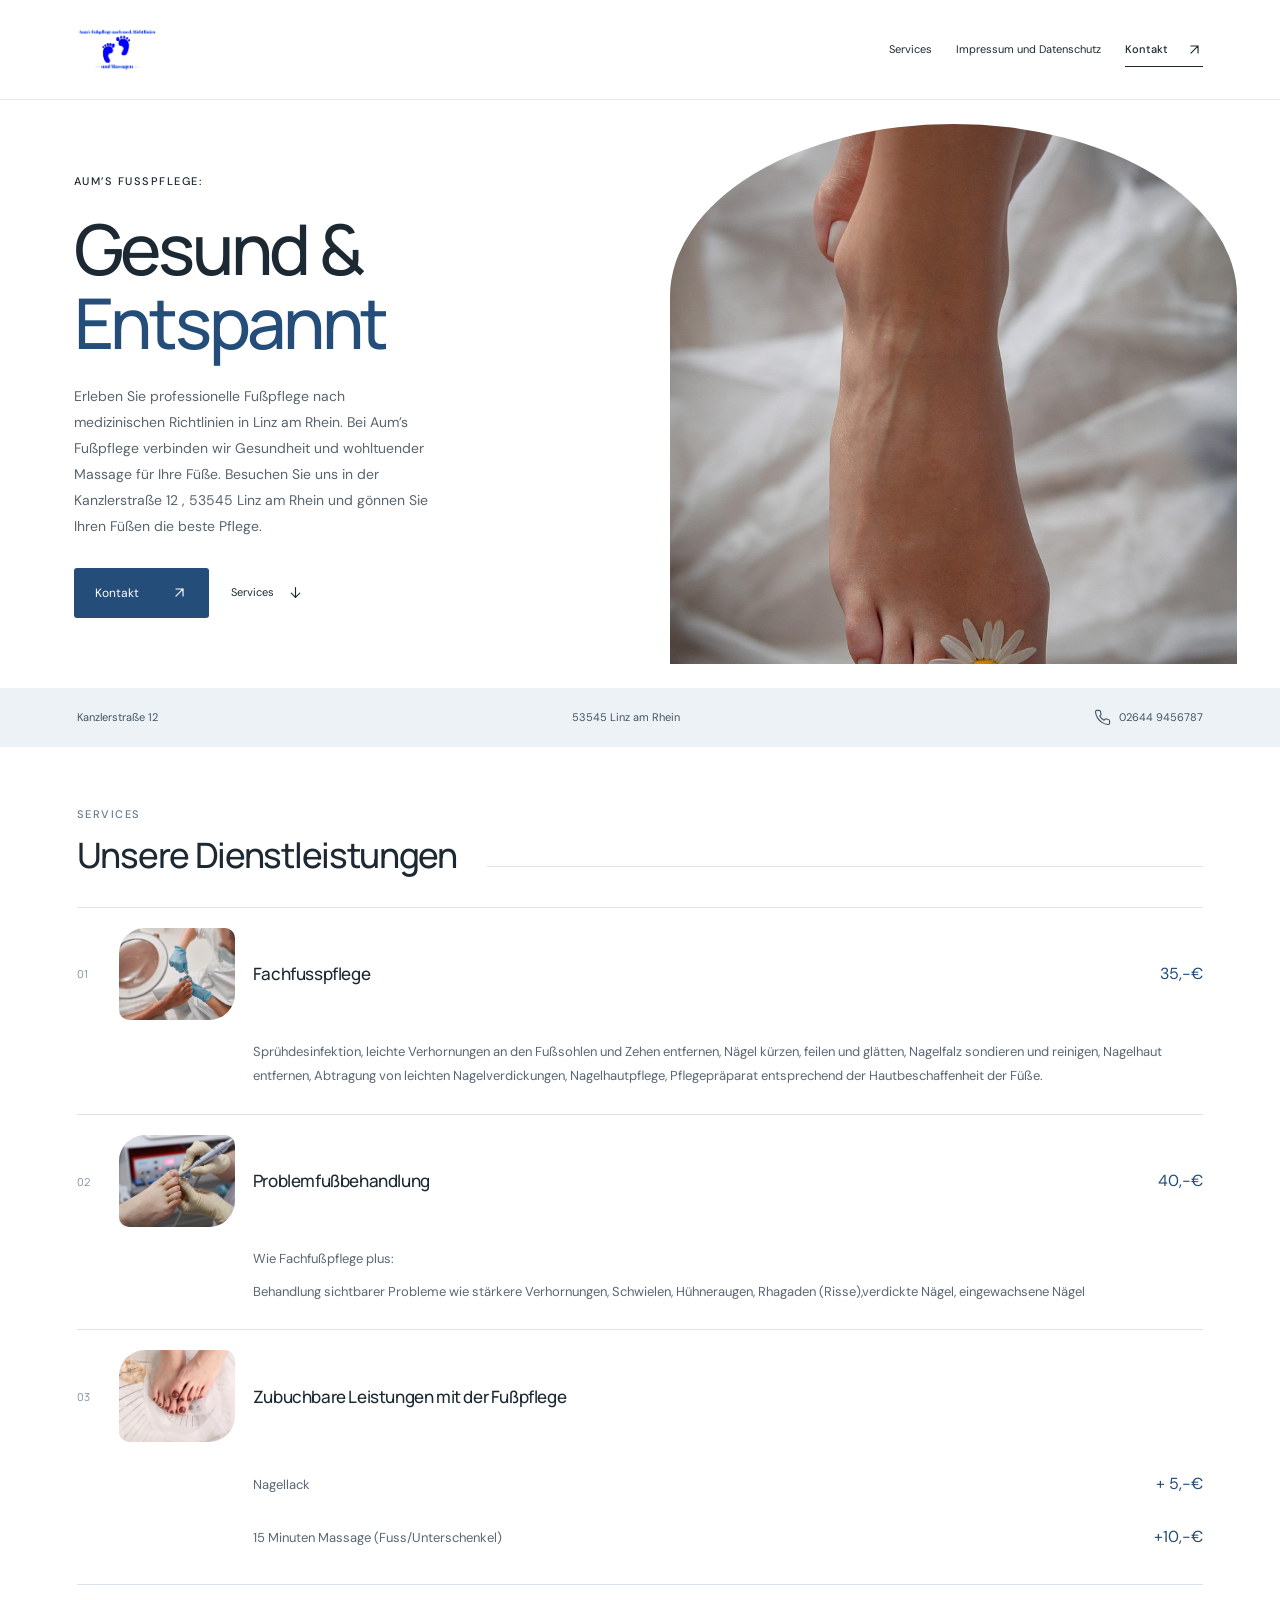
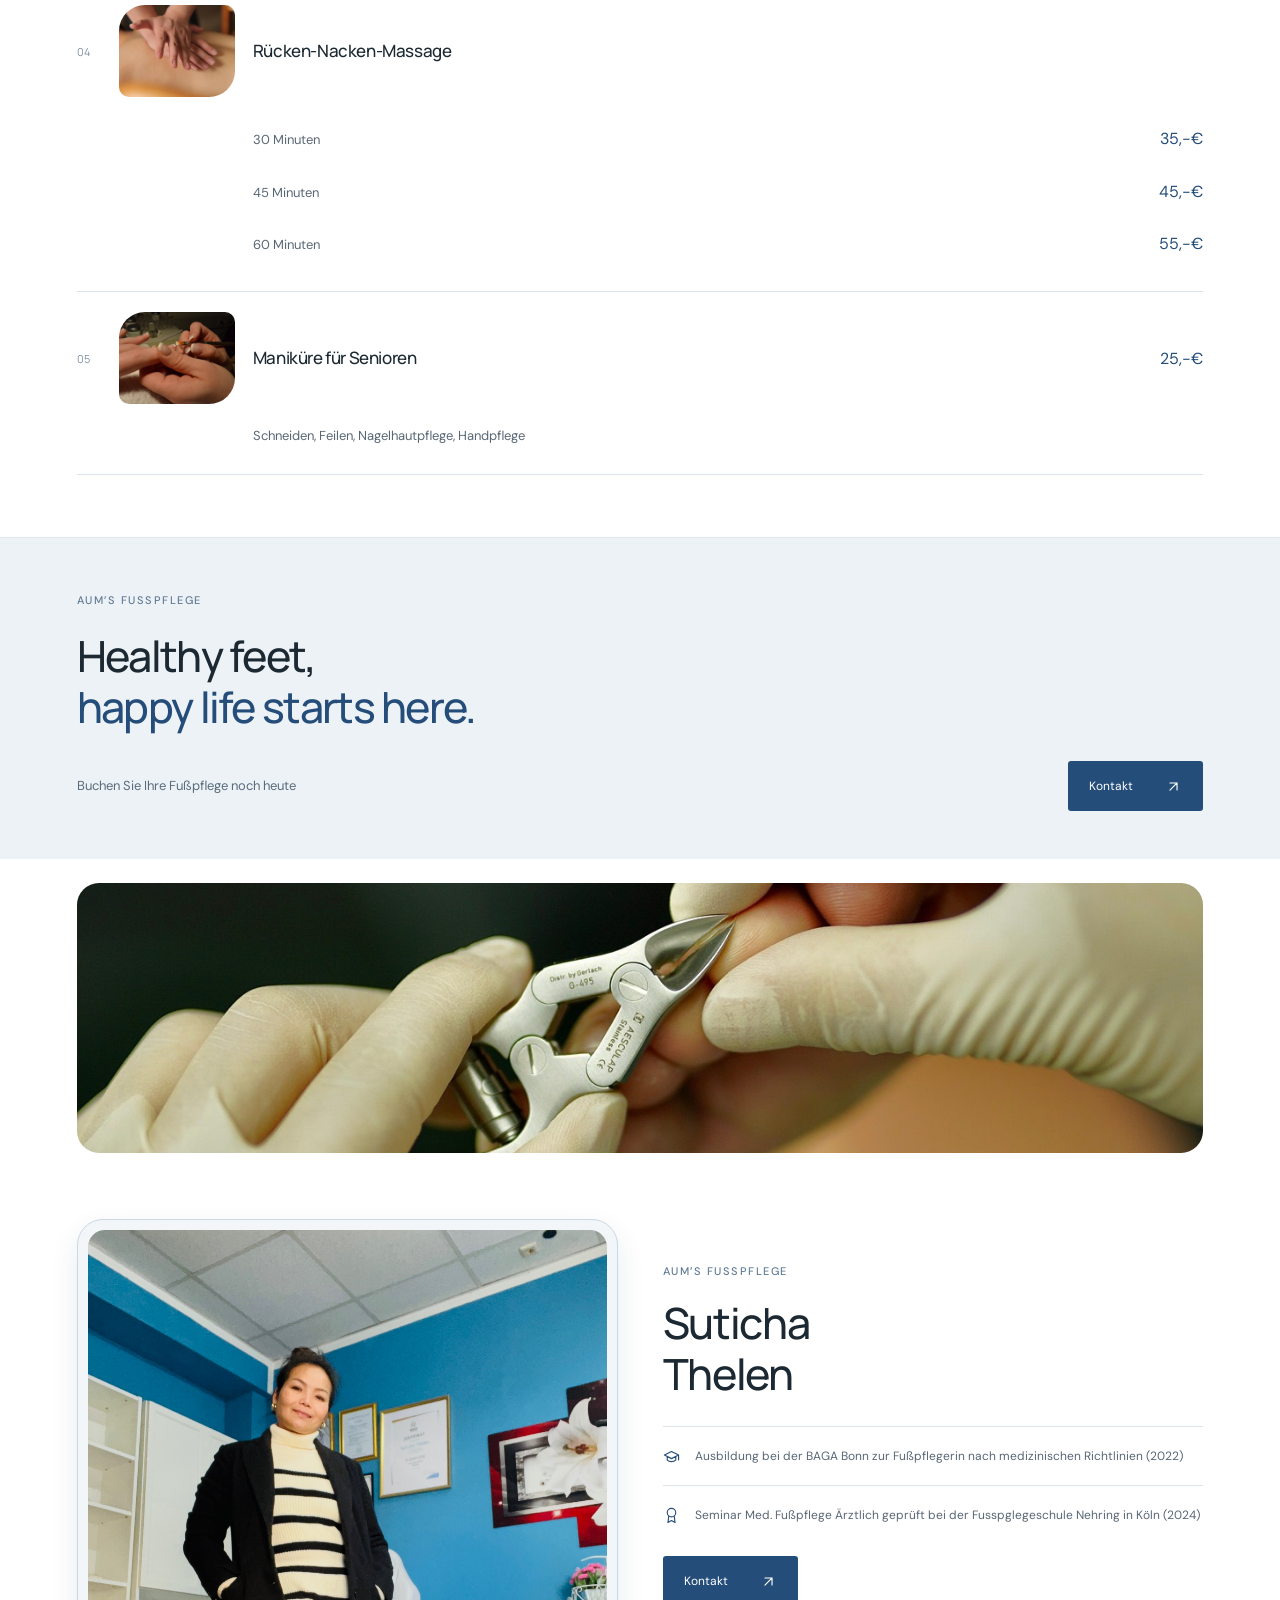
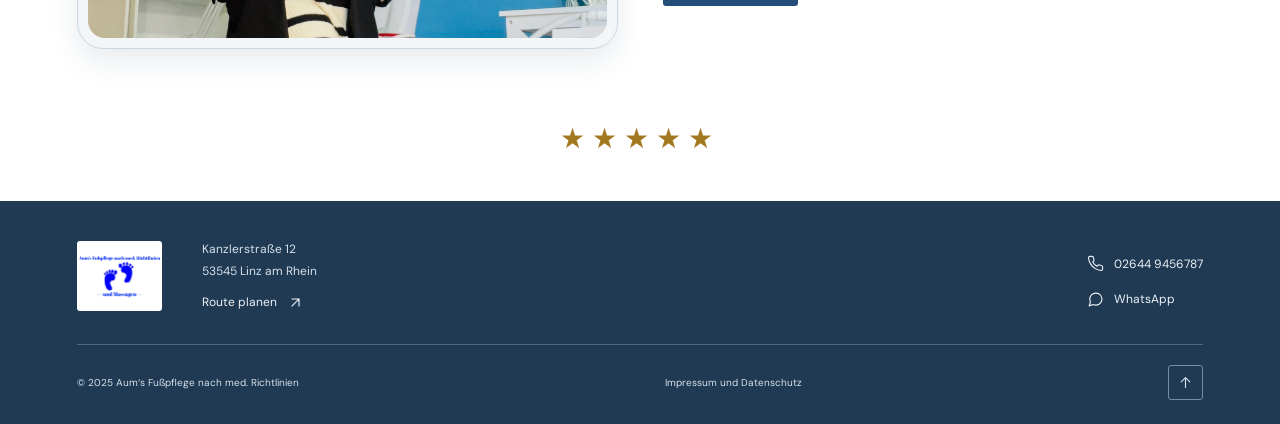
==== commit 34229853: "update" ====
--- a/index.html
+++ b/index.html
@@ -1,95 +1,38 @@
-<!DOCTYPE html><html lang="en" class="__variable_027faa __className_027faa" data-sentry-element="Html" data-sentry-component="SoloDocument" data-sentry-source-file="_document.tsx"><head data-sentry-element="Head" data-sentry-source-file="_document.tsx"><meta charSet="UTF-8" data-sentry-element="meta" data-sentry-source-file="_app.tsx" data-next-head=""><meta name="viewport" content="width=device-width, initial-scale=1.0, maximum-scale=1.0,user-scalable=0" data-sentry-element="meta" data-sentry-source-file="_app.tsx" data-next-head=""><meta name="format-detection" content="telephone=no, email=no, address=no, date=no" data-sentry-element="meta" data-sentry-source-file="_app.tsx" data-next-head=""><meta name="msapplication-config" content="/browserconfig.xml" data-sentry-element="meta" data-sentry-source-file="_app.tsx" data-next-head=""><link rel="icon" type="image/jpeg" href="images/4e678689-d719-4f2b-bc52-80277a99721d.jpeg"><meta name="theme-color" content="#ffffff" data-sentry-element="meta" data-sentry-source-file="_app.tsx" data-next-head=""><title data-next-head="">Aum‘s Fußpflege nach med. Richtlinien und Massagen - Aum‘s Fußpflege nach med. Richtlinien </title><meta name="description" content="Erleben Sie professionelle Fußpflege nach medizinischen Richtlinien in Linz am Rhein. Bei Aum’s Fußpflege verbinden wir Gesundheit und wohltuender Massage für Ihre Füße. Besuchen Sie uns in der Kanzlerstraße 12 , 53545 Linz am Rhein und gönnen Sie Ihren Füßen die beste Pflege." data-sentry-element="meta" data-sentry-source-file="PublishedWebsiteView.tsx" data-next-head=""><meta name="keywords" content="fußpflege, fusspflege, linz, am, Rhein" data-sentry-element="meta" data-sentry-source-file="PublishedWebsiteView.tsx" data-next-head=""><meta name="author" content="Aum‘s Fußpflege nach med. Richtlinien " data-sentry-element="meta" data-sentry-source-file="PublishedWebsiteView.tsx" data-next-head=""><meta name="copyright" content="Aum‘s Fußpflege nach med. Richtlinien " data-sentry-element="meta" data-sentry-source-file="PublishedWebsiteView.tsx" data-next-head=""><meta name="application-name" content="Aum‘s Fußpflege nach med. Richtlinien " data-sentry-element="meta" data-sentry-source-file="PublishedWebsiteView.tsx" data-next-head=""><meta property="og:title" content="Aum‘s Fußpflege nach med. Richtlinien und Massagen - Aum‘s Fußpflege nach med. Richtlinien " data-sentry-element="meta" data-sentry-source-file="PublishedWebsiteView.tsx" data-next-head=""><meta property="og:type" content="website" data-sentry-element="meta" data-sentry-source-file="PublishedWebsiteView.tsx" data-next-head=""><meta property="og:image" content="images/1b9d1a15-6afd-4c18-9489-a57f056f66ef.jpeg" data-next-head=""><meta property="og:image:width" content="1200" data-next-head=""><meta property="og:image:height" content="630" data-next-head=""><meta property="og:url" content="https://aumsfusspflege.de/" data-sentry-element="meta" data-sentry-source-file="PublishedWebsiteView.tsx" data-next-head=""><meta property="og:description" content="Erleben Sie professionelle Fußpflege nach medizinischen Richtlinien in Linz am Rhein. Bei Aum’s Fußpflege verbinden wir Gesundheit und wohltuender Massage für Ihre Füße. Besuchen Sie uns in der Kanzlerstraße 12 , 53545 Linz am Rhein und gönnen Sie Ihren Füßen die beste Pflege." data-sentry-element="meta" data-sentry-source-file="PublishedWebsiteView.tsx" data-next-head=""><meta name="twitter:card" content="summary" data-sentry-element="meta" data-sentry-source-file="PublishedWebsiteView.tsx" data-next-head=""><meta name="twitter:title" content="Aum‘s Fußpflege nach med. Richtlinien und Massagen - Aum‘s Fußpflege nach med. Richtlinien " data-sentry-element="meta" data-sentry-source-file="PublishedWebsiteView.tsx" data-next-head=""><meta name="twitter:description" content="Erleben Sie professionelle Fußpflege nach medizinischen Richtlinien in Linz am Rhein. Bei Aum’s Fußpflege verbinden wir Gesundheit und wohltuender Massage für Ihre Füße. Besuchen Sie uns in der Kanzlerstraße 12 , 53545 Linz am Rhein und gönnen Sie Ihren Füßen die beste Pflege." data-sentry-element="meta" data-sentry-source-file="PublishedWebsiteView.tsx" data-next-head=""><meta name="twitter:image" content="images/1b9d1a15-6afd-4c18-9489-a57f056f66ef.jpeg" data-next-head=""><link rel="canonical" href="https://aumsfusspflege.de/" data-next-head=""><meta name="sentry-trace" content="0b58f72c8fef45079e8ba07318ba1f0c-1b13550cc04a1aa6-0"><meta name="baggage" content="sentry-environment=production,sentry-release=72a904f8e49ec4fa970ff23d2448338fa02a5cfe,sentry-public_key=cd4458f5a980b6231c02c1bb09eaa7d2,sentry-trace_id=0b58f72c8fef45079e8ba07318ba1f0c,sentry-org_id=1069899,sentry-sample_rand=0.21661144452018855,sentry-sample_rate=0"><style rel="preload" id="typestyle-target">.f12qcd1y{font-size:14px;line-height:1.5em}.f1m0a0d0{font-size:16px;line-height:1.5em}.ftgg2kx{font-size:20px;line-height:1.5em}.fk0grf2{bottom:0;left:0;position:absolute;right:0;top:0}.f8obqgr,.f8obqgr > .row > .col{padding:0}.f8obqgr > .row{margin:0}.fkhz08q{display:flex;flex-direction:column}.fddsvlq{align-items:center;display:flex}.f1hf8rho{display:flex;justify-content:flex-end}.fdlhgou{flex:1;max-width:unset}.fnvt2df,.fnvt2df .row, .col{display:flex}@media (max-width: 575.9999px){.fom2f23 .container{max-width:100% !important}}@media (min-width: 576px) and (max-width: 767.99999px){.fom2f23 .container{max-width:576px !important}}@media (min-width: 768px) and (max-width: 991.99999px){.fom2f23 .container{max-width:768px !important}}@media (min-width: 992px) and (max-width: 1199.99999px){.fom2f23 .container{max-width:992px !important}}@media (min-width: 1200px) and (max-width: 1399.99999px){.fom2f23 .container{max-width:1200px !important}}@media (min-width: 1400px){.fom2f23 .container{max-width:1400px !important}}.fehdsxy{border:solid;border-bottom:solid;border-bottom-color:#cfcfd8;border-color:#cfcfd8;border-radius:4px;border-top:solid;border-top-color:#cfcfd8;border-width:1px;font-size:16px;line-height:18px;padding:12px;resize:none;width:100%}.fehdsxy.form-control.is-invalid{background-image:url(img/alert.svg);background-size:auto;border-color:#cfcfd8}.fehdsxy.form-control-plaintext ~ label, .fehdsxy:focus ~ label, .fehdsxy:not(:placeholder-shown) ~ label, .fehdsxy.form-select ~ label{opacity:0.7 !important}.tooltip{--bs-tooltip-bg:#32313c;--bs-tooltip-border-radius:4px;--bs-tooltip-color:#ffffff;--bs-tooltip-padding-x:10px;--bs-tooltip-padding-y:5px;margin-block:8px !important;opacity:1 !important}.tooltip-inner{border:none;box-shadow:0px 2px 5px 0px rgba(0, 0, 0, 0.20), 0px 0px 1px 0px rgba(0, 0, 0, 0.20);font-size:13px;font-weight:500;line-height:18px;outline:none}h1, h2, h3, h4{color:#15141a;font-feature-settings:'ss03' on, 'cv02' on, 'cv01' on, 'cv08' on;font-style:bold;font-weight:700;margin-bottom:0}h1{font-size:42px;line-height:48px}h2{font-size:32px;line-height:40px}h3{font-size:28px;line-height:32px}h4{font-size:18px;line-height:24px}.f1bjli4c{color:#15141a;font-feature-settings:'ss03' on, 'cv02' on, 'cv01' on, 'cv08' on;font-size:13px;font-style:normal;font-weight:600;line-height:18px}.fg31md0{color:#15141a;font-feature-settings:'ss03' on, 'cv02' on, 'cv01' on, 'cv08' on;font-size:16px;font-style:normal;font-weight:400;line-height:24px}.fowuwzi{color:#15141a;font-feature-settings:'ss03' on, 'cv02' on, 'cv01' on, 'cv08' on;font-size:13px;font-style:normal;font-weight:400;line-height:18px}.f1nt9xga{color:#15141a;font-family:var(--font-metropolis, Helvetica, Arial, sans-serif);font-feature-settings:'ss03' on, 'cv02' on, 'cv01' on, 'cv08' on;font-size:13px;font-style:normal;font-weight:400;line-height:18px}.fh04hbo{color:#15141a;font-family:var(--font-metropolis, Helvetica, Arial, sans-serif);font-feature-settings:'ss03' on, 'cv02' on, 'cv01' on, 'cv08' on;font-size:24px;font-style:normal;font-weight:600;line-height:32px}.f12vz2yn{color:#15141a;font-feature-settings:'ss03' on, 'cv02' on, 'cv01' on, 'cv08' on;font-size:13px;font-style:normal;font-weight:500;line-height:18px}.f1pipo3h{color:#15141a;font-feature-settings:'ss03' on, 'cv02' on, 'cv01' on, 'cv08' on;font-size:13px;font-style:normal;font-weight:700;line-height:18px}.fy4b41{color:#5b5b66}.fyvanpa{font-size:11px;line-height:16px}.f1f9lquf{color:#15141a;font-feature-settings:'ss03' on, 'cv02' on, 'cv01' on, 'cv08' on;font-size:10px;font-style:normal;font-weight:600;letter-spacing:0.1em;line-height:14px}@keyframes f1viyxtx{0%{opacity:0}100%{opacity:1}}.f10xswa0{animation:f1viyxtx 0.1s ease-in forwards;opacity:0}.f17oebph{background-color:#7542e5;border:none;color:#ffffff;font-weight:500;padding-block:12px;padding-inline:20px}.f17oebph:hover{background-color:#592acb;color:#ffffff}.f17oebph:hover:active,.f17oebph:active{background-color:#45278d !important;color:#ffffff !important}.f17oebph:disabled{background-color:#7542e5;box-shadow:none;color:#ffffff;opacity:0.4}.f17oebph svg{pointer-events:none}.fcfro50{background-color:#7542e5;border:none;color:#ffffffff;padding-block:6px;padding-inline:16px}.fcfro50:hover{background-color:#592acb;color:#ffffffff}.fcfro50:active{background-color:#45278d !important;color:#ffffffff !important}.fcfro50:disabled{background-color:#7542e5;box-shadow:none;color:#ffffffff;opacity:0.4}.f3ctfs{background-color:#f0f0f4;border:none;color:#5b5b66;font-weight:500;padding-block:12px;padding-inline:20px}.f3ctfs:hover{background-color:#e0e0e6;color:#5b5b66}.f3ctfs:hover:active,.f3ctfs:active{background-color:#cfcfd8 !important;color:#5b5b66 !important}.f3ctfs:disabled{background-color:#f0f0f4;box-shadow:none;color:#5b5b66;opacity:0.4}.f3ctfs svg{pointer-events:none}.fj4ad63{background-color:#e22850;border:none;color:#ffffff;font-weight:500;padding-block:12px;padding-inline:20px}.fj4ad63:hover{background-color:#c50042;color:#ffffff}.fj4ad63:hover:active,.fj4ad63:active{background-color:#810220 !important;color:#ffffff !important}.fj4ad63:disabled{background-color:#e22850;box-shadow:none;color:#ffffff;opacity:0.4}.fj4ad63 svg{pointer-events:none}.f71mh57{background-color:#e22850;border:none;color:#ffffffff;padding-block:6px;padding-inline:16px}.f71mh57:hover{background-color:#c50042;color:#ffffffff}.f71mh57:active{background-color:#810220 !important;color:#ffffffff !important}.f71mh57:disabled{background-color:#e22850;box-shadow:none;color:#ffffffff;opacity:0.4}.f8m0u3h{background-color:#f0f0f4;border:none;color:#5b5b66ff;padding-block:6px;padding-inline:16px}.f8m0u3h:hover{background-color:#e0e0e6;color:#5b5b66ff}.f8m0u3h:active{background-color:#cfcfd8 !important;color:#5b5b66ff !important}.f8m0u3h:disabled{background-color:#f0f0f4;box-shadow:none;color:#5b5b66ff;opacity:0.4}.fh1k42u{background-color:#ffd567;border:none;color:#15141ab3;padding-block:6px;padding-inline:16px}.fh1k42u:hover{background-color:#ffbd4f;color:#15141ab3}.fh1k42u:active{background-color:#ffa436 !important;color:#15141ab3 !important}.fh1k42u:disabled{background-color:#fbfbfe;box-shadow:0px 0px 0px 1px rgba(0, 0, 0, 0.12) inset;color:#5b5b66ff;opacity:1}.fvza742{background-color:#f0f0f4;border:none;color:#5b5b66;padding-block:6px;padding-inline:6px}.fvza742:hover{background-color:#f0f0f4;color:#5b5b66}.fvza742:active{background-color:#e0e0e6 !important;color:#5b5b66 !important}.fvza742:disabled{background-color:#f0f0f4;box-shadow:none;color:#5b5b66;opacity:0.4}.f1go1cdu{align-items:center;background-color:transparent;border:none;border-radius:99px;color:#5b5b66;display:flex;justify-content:center;padding:0}.f1go1cdu:hover{background-color:#f0f0f4;color:#5b5b66}.f1go1cdu:active{background-color:#e0e0e6 !important;color:#5b5b66 !important}.f1go1cdu:disabled{background-color:transparent;box-shadow:none;color:#5b5b66;opacity:0.4}.fwx468p{background-color:transparent;border:2px solid;border-color:#7542e5;color:#7542e5;font-weight:500;padding-block:12px;padding-inline:20px}.fwx468p:hover{background-color:#592acb;border:2px solid;border-color:#592acb;color:#ffffff}.fwx468p:hover:active,.fwx468p:active{background-color:#45278d !important;color:#7542e5 !important}.fwx468p:disabled{background-color:#7542e5;box-shadow:none;color:#7542e5;opacity:0.4}.fwx468p svg{pointer-events:none}.f1xvmw9j{border-radius:4px}.f1xvmw9j .btn{border:none !important;margin:0px !important}.f1x2efpt{background-color:#f0f0f4;height:32px;width:48px}.f1x2efpt.active{background-color:#7542e5;color:#ffffff}.f1x2efpt:hover:not(.active){background-color:#e0e0e6;color:#5b5b66}.fm2femi{background-color:#fbfbfe;color:#5b5b66;height:32px;width:48px}.fm2femi.active{background-color:#e0e0e6;color:#32313c}.fm2femi:hover:not(.active){background-color:#f0f0f4;color:#5b5b66}.f1loj3rz{background-color:transparent !important;border:none;color:#7542e5;cursor:pointer;font-weight:500;padding:0}.f1loj3rz:hover, .f1loj3rz:focus-visible{color:#15141a}.f1loj3rz:active{color:#15141a !important}.f1loj3rz.disabled{color:#5b5b66 !important}.f1tgo88n{background-color:transparent !important;border:none;color:#5b5b66;cursor:pointer;font-weight:500;padding:0}.f1tgo88n:hover, .f1tgo88n:focus-visible{color:#15141a}.f1tgo88n:active{color:#15141a !important}.f1tgo88n.disabled{color:#8f8f9e !important}.f1gjylx1{background-color:transparent !important;border:none;cursor:pointer;padding:0}.f1gjylx1:hover,.f1gjylx1.disabled{color:#5b5b66 !important}.f184aata{background-color:transparent !important;border:none;color:#ffffff !important;cursor:pointer;padding:0}.f184aata:hover{color:#e0e0e6 !important}.f184aata.disabled{color:#5b5b66 !important}html, body{box-sizing:border-box;font-size:16px;font-style:normal;font-weight:400;height:100vh;line-height:18px;margin:0;overflow-y:hidden;padding:0}html, body #__next{display:flex;flex-direction:column;font-size:13px;height:100vh}a, a:hover{color:inherit}.fx7nows{color:#7542e5;font-weight:500;text-decoration:none}.fx7nows:hover{color:#7542e5;cursor:pointer}.fbolhy3{background-color:transparent;border:none;color:#7542e5;font-weight:500;line-height:inherit;margin:0;padding:0;text-decoration:none}.fbolhy3:hover{background-color:transparent;color:#592acb}.fbolhy3:active{background-color:transparent !important;color:#5b5b66 !important}.fgzydrc{color:#7542e5;text-decoration:underline}.fgzydrc:hover{cursor:pointer;text-decoration:none}.fo5f5t9{color:#7542e5;text-decoration:underline}.fo5f5t9:hover{color:#15141a !important;cursor:pointer;text-decoration:underline}.f1mniyiz{list-style:none;margin-block-end:0;margin-block-start:0;padding-inline-start:0}.f14ckmmr{position:relative;z-index:1080}.f1aqf3sg{border-radius:6px;max-width:220px;padding:16px;text-align:left;width:220px}.f1aqf3sg *{color:#ffffff !important}.f1k47lwi{border-top:1px solid #ffffff;margin-bottom:8px;margin-top:8px;opacity:0.2}.f1fpj0aj a{pointer-events:none}.f1884f9d td > p:first-child, .f1884f9d th > p:first-child{margin-top:0}.f1884f9d td > p:last-child, .f1884f9d th > p:last-child{margin-bottom:0}.fcu3suo{bottom:0;display:flex;justify-content:center;left:0;pointer-events:none;position:fixed;width:100%;z-index:10}.fdp2y1p{min-width:60%}.fdp2y1p p{margin-bottom:0}.f1901vew{display:flex;flex-wrap:wrap;gap:16px;width:100%}.f1901vew .btn{flex-grow:1}.fm3p0aw{scroll-margin-top:var(--sticky-header-height, 0px)}.f1qftqcq{align-items:center;gap:48px;justify-content:center;margin-inline:0}.fojij6o{gap:32px}.fs89ngr{overflow:hidden;text-overflow:ellipsis;white-space:nowrap}.fqx0517{flex-shrink:0;margin-inline:8px}.f12pqfkx{flex-shrink:1;min-width:0}.fcdpsbx{margin-bottom:24px}.f8jndik{opacity:0.4}.fbsw1f4 h2{margin-bottom:32px}.f1d2h93a{width:fit-content}.f1v9lt4v{margin-top:16px;text-align:center}.f10njpuy{margin-top:72px}.f1o1p964{margin-bottom:16px}.f99wagv .content{align-content:stretch;display:flex;flex-direction:row;max-height:480px;min-height:300px;padding-block:8px}.f99wagv .content .carousel-container{display:flex;flex-direction:column;justify-content:center;margin:0;padding:0}.f99wagv .content .carousel-container .carousel-item.active, .carousel-item-start, .carousel-item-end, .carousel-item-next, .carousel-item-prev{display:flex}.f99wagv .carousel-item{transition:transform 1.2s ease-in-out, opacity 0s}.f99wagv .carousel-inner{display:flex;height:100%}.f99wagv .carousel-review{background-position:center;background-repeat:no-repeat;background-size:cover;display:flex;flex-direction:column;justify-content:center;margin-inline:auto;padding-inline:24px;position:relative;text-align:center}.f99wagv .author-info{font-weight:600;margin-top:16px}.f99wagv .chev-btn{cursor:pointer;display:flex;flex-direction:column;justify-content:center;width:24px}.f99wagv .button-placeholder{width:24px}.f99wagv .next-btn{transform:rotate(180deg)}.f99wagv .page-indicator{align-items:center;display:flex;flex-direction:row;justify-content:center;min-width:96px}.f14z0jsa{margin-bottom:32px}.f1g4dn0{justify-content:center;margin-bottom:16px}.fwfqocn{height:24px;width:24px}.f1nq0oqd:hover{opacity:0.7}.f14icp2y{column-gap:24px;display:flex;flex-direction:column;padding-bottom:24px;row-gap:24px}@media (min-width: 768px){.f14icp2y{flex-direction:row}}.f1827nuz{font-weight:500;line-height:1.5em;padding:0}.f1p0cgam{margin-bottom:48px}@media (min-width: 768px){.f1p0cgam{margin-bottom:0}}.f1fbucww{margin-bottom:24px}@media (min-width: 768px){.f1fbucww{margin-bottom:48px}}.f1vaphum{padding-block:48px}@media (min-width: 768px){.f1vaphum{padding-block:0}}.fd1b9fq{margin-block:0;width:100%}.f6tinqi{margin-inline:auto}.f1v7t2u4{aspect-ratio:1.3333333333333333}.f13rwjj3{aspect-ratio:0.75}.fyzv02a{aspect-ratio:1}.ficfct8{aspect-ratio:1.7777777777777777}.f2h6oba .carousel-inner{border-radius:4px}.f2h6oba .carousel-item{transition:transform 1.2s ease-in-out, opacity 0s}.f2h6oba .carousel-image{cursor:pointer;margin:auto;position:relative}.f2h6oba .carousel-image .carousel-caption{background-color:rgba(0, 0, 0, 0.6);border-radius:4px}.f2h6oba .chev-btn{cursor:pointer;display:flex;flex-direction:column;justify-content:center;pointer-events:auto;width:24px}.f2h6oba .page-indicator{align-items:center;display:flex;flex-direction:row;justify-content:center;min-width:96px}.f2h6oba .next-btn{transform:rotate(180deg)}.fhcfrr1{display:flex;flex-direction:row;flex-wrap:wrap}.fhcfrr1, .fhcfrr1 .row, .fhcfrr1 .col{padding:0}.fhcfrr1 .gallery-item{aspect-ratio:1.3333333333333333;background-clip:content-box;background-repeat:no-repeat;background-size:cover;padding:4px}.fhcfrr1 .gallery-item .img-container{position:relative}.fhcfrr1 .gallery-item .img-container::after{bottom:0;content:'';left:0;position:absolute;right:0;top:0}.fhcfrr1 .gallery-item .img-container:hover::after{background-color:rgba(0, 0, 0, 0.15)}.fhcfrr1 .gallery-item-in-safari{aspect-ratio:unset !important}.fhcfrr1 .hidden{height:0;visibility:collapse;width:0}@media (min-width: 992px){}.f17y4uf2{-ms-filter:blur(10px);-webkit-filter:blur(10px);filter:blur(10px);overflow:hidden;transform:scale(1.15)}.fugk5n4{transform:scale(1.05)}.f1ttgj8s{align-items:center;justify-content:center;margin-inline:0;row-gap:24px}.f1ttgj8s .btn-lg{margin-bottom:16px;margin-top:12px}.f1pjpune{-ms-filter:blur(10px);-webkit-filter:blur(10px);filter:blur(10px);overflow:hidden;transform:scale(1.15);z-index:-1}@media (max-width: 992px){.fhaqf3p{display:none}}.f1xp2jyw{display:none;overflow:hidden;position:relative}@media (max-width: 992px){.f1xp2jyw{aspect-ratio:16 / 9;display:block;width:100%}}.f1966il8{align-items:center;display:flex;flex-wrap:nowrap;justify-content:flex-start;overflow:visible;white-space:nowrap}.fe1ccbi{align-items:center;display:flex;min-height:72px;padding-block:12px !important;position:relative}.fbvdum{margin-block:0;margin-left:calc((-100vw + 100%) / 2);margin-right:calc((-100vw + 100%) / 2);min-width:100vw}@keyframes f16qy5mw{from{opacity:0;transform:translateY(-100%)}to{opacity:1;transform:translateY(0px)}}.f13sg7dk{align-items:center;display:flex;justify-content:space-between;min-height:48px;width:100%}.f1n6mt4g{align-items:center;display:flex;min-height:48px;width:100%}.fgydppl{display:flex;flex-direction:column;width:100%}.f1kwfio1{display:flex;justify-content:center;width:100%}.f1kwfio1 .nav-link{padding-block:4px}.f1kwfio1 .nav-link-list{flex-wrap:wrap;justify-content:center;white-space:normal}.fayg007{align-items:center;display:flex;flex:1;justify-content:flex-end}.fpi8fx3 h2,.fpi8fx3 .description{margin-bottom:12px}.f4eheno{align-items:stretch;display:flex;flex-direction:row;height:56px;justify-content:center;width:100%}.f4eheno .form-floating{width:100%}.f4eheno input{padding-block:16px;padding-left:14px;width:100%}@media (min-width: 576px){.f4eheno .form-floating{width:unset}.f4eheno input{width:384px}}.f15o5ico{padding-left:8px}.f8j8id1{height:56px;padding-block:12px !important;padding-inline:12px !important;width:56px}.f8j8id1 svg{vertical-align:unset}.f8j8id1 img{height:24px;width:24px}.f96or0t{width:100%}.fixr2lp{align-items:center;justify-content:center;margin-inline:0;row-gap:48px}.f1dlmh1s{align-items:center;font-size:32px;line-height:40px}.f9a13de{align-items:center}.f1ld4zys{align-items:center;font-size:16px;line-height:24px}.f1r530z1{margin-block:24px}@media (min-width: 768px){.f1r530z1{margin-bottom:16px}}.fm26nq4{align-items:center;background:transparent;border:none;color:inherit;cursor:pointer;display:inline-flex;justify-content:center;padding:0;pointer-events:auto;position:relative;transition:opacity 0.15s ease;z-index:2}.fm26nq4:disabled{cursor:default;opacity:0.35}.fm26nq4:hover:not(:disabled), .fm26nq4:focus-visible{opacity:0.7}.f18oh0sx svg{display:block;height:48px;width:48px}.f1ljvuex{border:1.5px solid rgba(9, 9, 11, 0.2);border-radius:8px;height:40px;width:56px}.f1ljvuex svg{display:block;height:24px;width:24px}.f1qpx568 svg{transform:rotate(180deg)}.f1f4ffwn{color:#fff}.f17fla1w{display:flex;justify-content:center;margin-top:16px}.faowcuh{overflow:hidden}.favster{display:flex;transition:transform 0.3s ease}@media (prefers-reduced-motion: reduce){.favster{transition:none}}.f6cv39y{align-items:center;display:flex;flex:0 0 20px;height:20px;justify-content:center}.f1msbdn1{border-color:#000;border-radius:50%;border-style:solid;border-width:2px;box-sizing:border-box;cursor:pointer;height:8px;padding:0;pointer-events:auto;transform-origin:center;transition:transform 0.3s ease, background-color 0.3s ease;width:8px}@media (prefers-reduced-motion: reduce){.f1msbdn1{transition:none}}.ffjrjbg{background-color:#000;transform:scale(1.5)}.f1mgyl9u{position:relative}.f1pz4f28{align-items:center;display:flex;gap:24px;justify-content:center;margin-top:16px}.f1pz4f28 > div{margin-top:0}.ffeao55{display:flex;flex:1 1 0%;min-width:0;overflow-x:auto;padding-bottom:8px;scroll-snap-type:x mandatory;scrollbar-width:none}.ffeao55::-webkit-scrollbar{display:none}.fa6yfx9{display:flex;flex:0 0 100%;justify-content:center;scroll-snap-align:start}.f37rjwb{left:12px;position:absolute;top:calc(50% - 20px);z-index:2}.f1q627z4{position:absolute;right:12px;top:calc(50% - 20px);z-index:2}.f84fk8t{box-sizing:border-box;display:flex;flex-direction:column;flex-grow:1;row-gap:24px;width:100%}.f1konfi9{display:flex;flex-direction:column;row-gap:12px}.fl8qkup{margin:0}.f1f45za8{margin-bottom:38px}.fsgs3wg{justify-content:flex-end}.femookj{margin-bottom:8px;margin-top:32px}.fxstmmp{height:220px;padding-bottom:0 !important;width:220px}@media (max-width: 575.9999px){.fxstmmp{height:200px;width:200px}}.f9gn5u{height:220px;padding-bottom:0 !important;width:220px}@media (min-width: 576px){.f9gn5u{height:360px;width:360px}}.f383ewl{height:165px;padding-bottom:0 !important;width:220px}@media (max-width: 575.9999px){.f383ewl{height:150px;width:200px}}.f1ptlizk{height:165px;padding-bottom:0 !important;width:220px}@media (min-width: 576px){.f1ptlizk{height:270px;width:360px}}.f1otqxop{margin-top:24px}.f18ghtz9{aspect-ratio:16/9;border:none;display:block;height:auto;width:100%}.fongqhf{aspect-ratio:16 / 9;background-color:#000;border:none;cursor:pointer;display:block;overflow:hidden;padding:0;position:relative;width:100%}.fvyakyi{display:block;height:100%;object-fit:cover;width:100%}.f1i06xya{align-items:center;background-color:rgba(0, 0, 0, 0.7);border-radius:8px;display:flex;height:48px;justify-content:center;left:50%;position:absolute;top:50%;transform:translate(-50%, -50%);transition:background-color 0.2s;width:68px}button:hover .f1i06xya{background-color:rgba(0, 0, 0, 0.9)}.faomike{color:#fff;height:32px;width:32px}.f1px892k{display:block;margin:16px 0}.f1dtfscn{max-width:100%;width:100%}.fgsql5j{align-items:center;aspect-ratio:16 / 9;background-color:#f5f5f5;border:2px dashed #ccc;color:#999;display:flex;font-size:14px;justify-content:center;width:100%}.f1tmaw1r{align-items:center;justify-content:center;margin-inline:0}.f1tmaw1r .video-items-container{display:flex;flex-direction:column;row-gap:32px}.f1tmaw1r .missing-video{align-items:center;aspect-ratio:16/9;background-color:#f5f5f5;display:flex;height:auto;justify-content:center;width:100%}.f1tmaw1r .text-content{display:flex;flex-direction:column;margin-bottom:16px;margin-top:32px;row-gap:16px}.f1tmaw1r .text-content p{margin-bottom:0}.f1tmaw1r .title{margin-bottom:32px}.f1cgep9t{background-image:url(img/small-spinner--white.gif);background-position:center;background-repeat:no-repeat;background-size:20px 20px;inset:0;position:absolute}.f1lro06z{background-image:url(img/small-spinner--violet.gif);background-position:center;background-repeat:no-repeat;background-size:20px 20px;inset:0;position:absolute}.f1v8dz0u{color:#f0f0f4;margin-block:16px;opacity:1}.f1ox1kfs{align-items:center;box-sizing:content-box;display:flex;margin:0;overflow:hidden;padding:16px}.f1ox1kfs .modal-content{border:0;border-radius:8px;border-width:0;box-shadow:0px 9px 18px 0px rgba(0, 0, 0, 0.28), 0px 0px 1px 0px rgba(0, 0, 0, 0.30);outline:none;padding:24px}.f1ox1kfs .modal-body{overflow:hidden;padding:0;text-align:center}.f1ox1kfs .modal-backdrop .show{opacity:0.16 !important}@media (min-width: 576px){.f1ox1kfs{margin:auto;max-width:460px;padding-inline:24px}}.f1179r3r{display:flex;flex-direction:column;justify-content:center;padding-bottom:28px;padding-inline:8px;padding-top:8px;row-gap:16px}.fd07j12{font-size:18px !important;line-height:24px !important}.fhmv0fm{color:#32313c}.fy68mk3{height:32px;margin-inline:auto;width:32px}.fccervo{column-gap:10px;display:flex;row-gap:8px;width:100%}.fjrvsch{height:32px;padding-inline:auto;width:100%}.f1f1ygnm{display:flex}.f18iqi43{--bs-modal-width:558px}.fdtzhvb{--bs-modal-width:100%}.f1c2m1bt{padding:0 !important}.f11iw19c{color:#15141a;display:flex;font-family:var(--font-metropolis, Helvetica, Arial, sans-serif);font-size:18px;font-weight:600;justify-content:space-between;line-height:24px;padding:24px}.f11iw19c svg{cursor:pointer}.fpbihkk{display:flex;flex-direction:column;padding:0 24px 24px 24px}.f1e8lhs7{height:20px;width:20px}.fu6vh5b{list-style-type:none;margin:0;padding:0;padding-left:6px}.fwyx1g{color:#32313c;font-size:14px;font-weight:400;padding-bottom:6px;padding-left:12px;position:relative}.fwyx1g::before{color:#32313c;content:"•";left:0;position:absolute}.f1hdxxe8{background-color:transparent;bottom:40px;display:flex;flex-direction:column-reverse;position:fixed;right:32px;row-gap:8px;z-index:20000}.f6f7l1u{bottom:160px;left:50%;right:unset;transform:translateX(-50%)}.f1mebel9{align-content:center;align-items:center;background-color:#2b2a33;border-radius:4px;box-shadow:0px 9px 18px 0px rgba(0, 0, 0, 0.28), 0px 0px 1px 0px rgba(0, 0, 0, 0.30);color:#ffffff;column-gap:40px;display:flex;flex-direction:row;justify-content:space-between;justify-items:center;min-height:48px;min-width:290px;opacity:1;padding:16px;padding-bottom:14px;padding-top:14px}.f11vztwh{align-items:center;column-gap:8px;display:flex;justify-content:flex-start}.f11vztwh .icon{display:flex}.f1j0fe1v{align-items:flex-start}.f1cvslgw{display:flex;flex-direction:column;row-gap:2px}.fq8f2l1{box-sizing:content-box;color:#ffffff;line-height:20px;white-space:pre-line}.fh6vhdb{color:#cfcfd8;font-weight:400;line-height:20px;word-break:break-all}.f16c6rax{align-items:center;column-gap:12px;display:flex}.fqzzwzb{align-items:center;border-radius:4px;column-gap:6px;cursor:pointer;display:inline-flex;justify-content:center;text-decoration:none;white-space:nowrap}.fqzzwzb:hover{text-decoration:none}.fqzzwzb:focus-visible{outline:2px solid #ffffff;outline-offset:1px}.fqzzwzb .action-icon{display:inline-flex}.fqzzwzb .action-icon svg{height:18px;width:18px}.f7j4qq5{color:#cfcfd8;cursor:pointer}@keyframes firnj9q{from{opacity:0;transform:translateY(+100%)}to{opacity:1;transform:translateY(0px)}}.f1j4w1wk{animation-duration:200ms;animation-name:firnj9q;animation-timing-function:ease-in-out}.fnmnqwu .icon,.fnmnqwu .close-icon{color:#f0f0f4}.fi2fu3 .icon{color:#b3ffe3}.fi2fu3 .close-icon{color:#f0f0f4}.f53wljb .icon{color:#ff9aa2}.f53wljb .close-icon{color:#f0f0f4}.f311j7n{background-color:#f9f9fb !important}.f311j7n .icon{color:#008787}.f311j7n span{color:#15141a}.f311j7n .close-icon{color:#5b5b66}.f1ul2ih7{background-color:transparent;border:none;color:#ffffff;padding-block:6px;padding-inline:16px}.f1ul2ih7:hover{background-color:#ffffff1f;color:#ffffff}.f1ul2ih7:active{background-color:#ffffff33 !important}.ft7u6g7{border-radius:6px;font-size:16px;line-height:20px;min-height:48px}.fnz27mq{align-items:center;column-gap:8px;display:flex}.f1z03wx9{color:#5b5b66;padding:4px 0 4px 12px;text-align:left}.ftyo6cc{align-items:center;background-color:transparent;border-radius:4px;color:#5b5b66;display:flex;flex-direction:row;margin-bottom:2px;margin-top:2px;padding:4px;padding-left:12px;padding-right:12px;text-align:left}.f511jke{color:#5b5b66;height:20px;width:20px}.f511jke .favicon{height:20px;width:20px}.f1ngtpte{display:flex;flex-direction:column;margin-left:8px;overflow:hidden;padding:1px;padding-left:4px;padding-right:4px;text-align:left;width:100%}.f3s8xza{color:#5b5b66;font-size:11px;overflow:hidden;text-overflow:ellipsis;white-space:nowrap}.f18bkh11{justify-self:flex-end}.f15ynvzm{align-items:center;display:flex;flex-direction:row;gap:16px}.f1niexg3{align-items:center;align-self:flex-start;display:flex;flex-direction:row;justify-content:flex-start;margin-left:12px;padding-block:6px;padding-inline:16px;text-align:left}.f1niexg3 svg{margin-right:8px}.f1cyyckb{background-color:transparent;background-image:url(/img/spinner-96-transparent-violet.png);background-position:center;background-repeat:no-repeat;background-size:48px 48px;height:96px;width:100%}.f1rf6zxr{align-items:center;background-color:transparent;border-radius:2px;color:#32313c;column-gap:12px;display:flex;flex-direction:row;height:40px;justify-content:flex-start;padding:10px;padding-left:12px;padding-right:12px;text-align:left;width:100%}.fh1t4iy{align-items:center;box-sizing:content-box;column-gap:8px;display:flex;justify-content:flex-start;margin-bottom:8px;min-height:32px;overflow:hidden;text-align:left}.fh1t4iy .title-icon{align-items:center;color:#5b5b66;display:flex;height:20px}.fh1t4iy .close-icon{align-items:center;background-color:transparent;border:none;color:#5b5b66;cursor:pointer;display:inline-flex;font:inherit;justify-content:center;line-height:0;margin-left:auto;padding:6px}.fh1t4iy .close-icon:hover{color:#80808f}.fh1t4iy .close-icon svg{height:20px;width:20px}.f1mehye2{box-sizing:content-box;display:flex;flex-direction:column;line-height:20px;overflow:hidden;padding-bottom:4px;padding-top:4px;text-align:left;white-space:pre-line}.f1k1ju5h{color:#e22850;line-height:20px;white-space:pre-line}.f1xvs4k8{column-gap:8px;display:flex;margin-top:16px}.f11vi2ni{padding-block:7px;padding-inline:16px}.f15bipre{color:#32313c;margin-bottom:0;margin-top:12px;text-align:left}.f1eny907{align-items:center;box-sizing:content-box;display:flex;margin:0;overflow:hidden;padding:16px}.f1eny907 .modal-content{border:0;border-radius:8px;border-width:0;box-shadow:0px 9px 18px 0px rgba(0, 0, 0, 0.28), 0px 0px 1px 0px rgba(0, 0, 0, 0.30);outline:none;padding:24px;padding-top:20px}.f1eny907 .modal-body{overflow:hidden;padding:0;text-align:center}.f1eny907 .modal-backdrop .show{opacity:0.16 !important}.f1eny907 .modal-dialog.modal-lg{max-width:580px}@media (min-width: 576px){.f1eny907{margin:auto;max-width:460px;padding-inline:24px}}.f17bv8f{display:contents}.f1xdn0mo{padding:6px}.f1iumef4{background-color:#ffffff;border:1px solid #cfcfd8;color:#5b5b66;padding:6px}.f1iumef4:hover{background-color:#e0e0e6;color:#5b5b66}.f1iumef4:active{background-color:#cfcfd8;color:#5b5b66}.fckfnh9{background-color:#f0f0f4;border-color:#f0f0f4;margin-block:2px}.f1kj0qdq{display:block;margin:-12px 0;opacity:0;transition:visibility 0ms 300ms, margin 300ms ease, opacity 300ms ease;visibility:hidden}.f1kj0qdq.show{margin:4px 0;opacity:1;transition:visibility 0ms, opacity 300ms ease, margin 300ms ease;visibility:visible}.f1jdi1tb{border:1px solid;border-color:#cfcfd8;box-shadow:0px 0px 4px 0px rgba(0, 0, 0, 0.20), 0px 0px 1px 0px rgba(0, 0, 0, 0.20);padding:8px;z-index:1050}.f1jdi1tb .dropdown-item{border-radius:2px;color:#32313c;min-height:32px;padding:6px}.f1jdi1tb .dropdown-item:not(:last-child){margin-bottom:2px}.f1jdi1tb .dropdown-item:hover{background-color:#e0e0e6}.f1jdi1tb .dropdown-item:active{background-color:#cfcfd8}.f181sfde{height:100dvh;left:0;position:fixed;top:0;width:100dvw;z-index:-1}.f1ns1fgr{display:flex;justify-content:center;overflow:hidden;padding:17.5px}.f1ns1fgr .modal-content{border:0;border-radius:8px;border-width:0;box-shadow:0px 9px 18px 0px rgba(0, 0, 0, 0.28), 0px 0px 1px 0px rgba(0, 0, 0, 0.30);max-width:440px;outline:none;width:100%}.f1ns1fgr .modal-body{overflow:hidden;padding:24px;text-align:center}.f1ns1fgr .modal-backdrop .show{opacity:0.16 !important}.f96skvr{display:flex;flex-direction:column;margin-bottom:20px}.f96skvr .confetti-icon{color:#7542e5;margin-bottom:16px}.f96skvr .heading{font-size:18px !important;font-weight:600}.f96skvr .heading-subtitle{font-size:18px !important;font-weight:400;margin-inline:24px}.f1w6sct{margin-block:0;margin-inline:-24px}.fw9re8q{align-items:center;display:flex;height:32px;justify-content:center;width:100%}.f5svu8r{align-items:center;display:flex}.f5svu8r .disabled{cursor:default}.f1bukovi{margin:0;user-select:none}.f165tfmz{cursor:pointer;display:block;flex-grow:1;margin:0;user-select:none}.f1nekjew{color:#32313c;font-size:13px}.f1nekjew p, .f1nekjew ul{line-height:19.5px;margin:0;margin-bottom:16px}.f1nekjew ul{padding-left:16px}.f1nekjew a{color:#7542e5;text-decoration:underline}.f1xyxmc5{box-sizing:content-box;display:flex;margin-inline:auto;max-height:85vh;max-width:636px;width:calc(100% - 48px)}.f1xyxmc5 .modal-content{border-radius:12px;border-width:0;box-shadow:0px 9px 18px 0px rgba(0, 0, 0, 0.28), 0px 0px 1px 0px rgba(0, 0, 0, 0.30);max-height:85vh;outline:none;overflow:hidden}.f7z31vi{display:flex;flex-direction:column;max-height:85vh;overflow:hidden;padding:0;text-align:left}.f1sy7604{align-items:flex-start;background-color:#ffffff;column-gap:8px;display:flex;flex-shrink:0;justify-content:space-between;padding:24px;width:100%}.fgy19p6{display:flex;height:20px;overflow:hidden;width:20px}.fgy19p6 svg{height:20px;width:20px}.f1jvouy6{color:#15141a;font-family:var(--font-metropolis, Helvetica, Arial, sans-serif);font-size:18px;font-weight:600;letter-spacing:-0.011em;line-height:24px;margin:0;padding-top:2px}.f1mi4y9e{align-items:center;background-color:transparent;border:none;color:#5b5b66;cursor:pointer;display:inline-flex;height:20px;justify-content:center;padding:0;width:20px}.f24s68{overflow-y:auto;padding:24px;padding-top:8px}.f1os8xdr{align-items:center;background-color:#ffea80;display:flex;flex-shrink:0;height:45px;justify-content:center;padding-left:24px;padding-right:24px;width:100%}.f1rtdvp5{align-items:center;display:flex;flex-wrap:wrap;gap:12px;justify-content:center}.f1iyqfie{align-items:center;background-color:#15141a;border-radius:99px;color:#ffea80;display:flex;gap:6px;padding-bottom:6px;padding-left:12px;padding-right:12px;padding-top:6px}.f1cm6aej{display:flex;height:12px;width:12px}.f6olv94{font-size:10px;font-weight:700;letter-spacing:0.65px;line-height:14px;text-transform:uppercase}.fqji5un{color:#15141a;margin:0}@media (max-width: 767.99999px){.f1ltdujq{display:none}}.fhpya1s{background:none;border:none;color:#592acb;cursor:pointer;font:inherit;margin:0;padding:0;text-decoration:underline}.fkbojnc{overflow-y:auto}.f5eihh9{overflow-y:hidden}.f1imu2ly{min-width:1024px;overflow-x:auto}.fc5u1ue{min-width:unset;overflow-x:unset}.fh9htdb{background-color:#2b2a33;bottom:0;color:#fbfbfe;display:flex;justify-content:center}.f1n4xtgm{align-items:flex-start;background-color:#2b2a33;color:#fbfbfe;display:flex;flex-direction:column;justify-content:flex-start;width:100%}.f16n7wch{align-items:flex-start;column-gap:32px;display:flex;flex-direction:column;justify-content:space-between;row-gap:48px;width:100%}@media (min-width: 768px){.f16n7wch{align-items:center;flex-direction:row}}.fngwzfl{align-items:flex-start;column-gap:32px;display:flex;flex-direction:column;row-gap:24px}@media (min-width: 768px){.fngwzfl{align-items:flex-start;flex-direction:row}}.f78e2d2{align-self:flex-end}.fz7d7hn,.fz7d7hn:visited{color:#fbfbfe}.fz7d7hn:hover{color:#cfcfd8}.fd5rn0e{font-size:14px;line-height:20px}.fv798np{align-items:center;bottom:0;display:flex;height:100%;justify-content:center;left:0;position:fixed;right:0;top:0;width:100%;z-index:2147483646}.fuq9ti8{background-color:#000000;height:100%;opacity:0.3;position:fixed;width:100%}.f1f4qv0n{background-color:transparent;background-image:url(/img/spinner-96-transparent-white.png);background-position:center center;background-repeat:no-repeat;background-size:64px 64px;height:96px;position:relative;width:96px;z-index:2147483647}.f1uzu483{background-color:transparent;background-image:url(/img/spinner-96-transparent-violet.png);background-position:center center;background-repeat:no-repeat;background-size:48px 48px;height:48px;width:48px}.fj2178r{align-content:center;align-items:center;background-color:#ffffff;border-radius:4px;box-shadow:0px 4px 8px 0px rgba(0, 0, 0, 0.20), 0px 0px 1px 0px rgba(0, 0, 0, 0.20);color:#32313c;display:flex;flex-direction:column;padding-block:16px;padding-inline:24px;position:relative;row-gap:12px;z-index:2147483647}.fqf72uk{align-items:flex-start;background:rgba(231, 223, 255, 0.75);border-radius:6px;display:flex;flex-direction:column;height:100%;justify-content:flex-start;margin-bottom:24px !important;overflow:hidden;padding:16px;width:100%}.f1n1p1im{color:#32313c;padding:0;white-space:pre-line}.f1n1p1im a{color:#7542e5}.f1wv0fv3{display:flex;margin-inline:auto}.f1wv0fv3 .modal-content{border-radius:24px !important;box-shadow:0 0 1px 0 rgba(0, 0, 0, 0.30), 0 9px 18px 0 rgba(0, 0, 0, 0.28);outline:none;padding:32px}.f1wv0fv3 .modal-body{padding:0}.f1wv0fv3 .modal-backdrop .show{opacity:0.16 !important}.f1wv0fv3 .buttons{column-gap:8px}.fhum48y{width:440px}.fhum48y .modal-content{border:0;border-radius:8px;border-width:0}.fhum48y .modal-backdrop .show{opacity:0.16 !important}.f12qkndu{display:flex;margin:0;margin-inline:auto;top:56px;width:100%}.f12qkndu.mobile-landscape .modal-content{width:576px}.f12qkndu .modal-content{border-bottom-left-radius:0;border-bottom-right-radius:0;height:calc(100vh - 56px);overflow:hidden;width:100%}.f14be5y3{box-sizing:content-box;display:flex;flex-direction:row;gap:24px;justify-content:space-between;overflow:hidden;width:100%}.f62m7ss{font-size:21px !important;line-height:24px !important}.f86ylzy{color:#5b5b66;line-height:20px !important;width:85%}.fouxfty{align-self:flex-start;color:#5b5b66;cursor:pointer;height:24px}.fouxfty:hover{color:#80808f}.fouxfty svg{height:20px;width:20px}.f1tuq7dn{display:flex;flex-direction:column;gap:24px;padding-top:24px}.f1pl2n0c{margin-bottom:0px !important}.f1wm443i{color:#32313c;font-size:13px;line-height:24px;margin:0}.f14l45dn{border-radius:4px;box-shadow:inset 0 0 0 1px rgba(0, 0, 0, 0.12);overflow:hidden;width:100%}.f166knny{display:block;height:auto;width:100%}.f1ojr59u{height:48px;margin-top:0;position:relative;width:100%}.f19q0tww{background:#cfcfd8;height:2px;margin-bottom:24px;margin-top:0}.f4tlfu5{color:#32313c;font-size:13px;margin:0;padding:0}.f13vy3jq{background:none;border:0;cursor:pointer;font:inherit;padding:0}.f13vy3jq:disabled{cursor:default}.f3thd3i{color:#e22850;text-align:center}.f4twwa5{color:#32313c;font-size:13px;padding-bottom:24px;padding-top:24px;text-align:left}.f4twwa5 p{margin-bottom:12px}.f4twwa5 p:last-child{margin-bottom:0}.f3knt2t{background-color:#ffffcc;border:1px solid #ffea80;border-radius:4px;color:#15141a;padding:12px}.fy122m1{display:flex;justify-content:center;padding:16px}.fy122m1 .modal-content{border:0;border-radius:8px;border-width:0;box-shadow:0px 9px 18px 0px rgba(0, 0, 0, 0.28), 0px 0px 1px 0px rgba(0, 0, 0, 0.30);max-width:440px;outline:none;width:100%}.fy122m1 .modal-body{align-items:center;display:flex;flex-direction:column;padding:32px 32px 24px;text-align:center}.fy122m1 .modal-backdrop .show{opacity:0.16 !important}.fg28wer{color:#5b5b66;margin-bottom:16px}.fz27jr7{color:#15141a;font-size:18px !important;font-weight:600;line-height:24px !important;margin-bottom:16px}.f2wanox{color:#32313c;font-size:13px;line-height:150%;margin-bottom:28px}.f75i2gu{min-width:80px}.ftlo8hs{display:flex;flex-direction:column;margin-bottom:32px}.ftlo8hs .confetti-icon{color:#7542e5;margin-bottom:16px}.ftlo8hs .heading{font-size:18px !important;font-weight:600;margin-bottom:6px}.ftlo8hs .heading-subtitle{margin-inline:24px}.f1e9k1hd{align-items:center;color:#7542e5;display:flex;height:20px}.fgs45si{align-items:center;display:flex;height:32px;justify-content:center;margin-top:32px;width:100%}@media (min-width: 768px){.fgs45si{align-items:center;margin:auto;margin-inline:auto;padding-inline:24px;width:unset}}.fw43m5f{align-items:flex-end;bottom:0;box-sizing:content-box;display:flex;height:100vh;margin:0;padding:0;width:100%}.fw43m5f .modal-body{height:100%;margin-bottom:auto;overflow:hidden;padding:0;text-align:center}.fw43m5f .modal-backdrop .show{opacity:0.16 !important}@media (min-width: 576px){.fw43m5f{align-items:center;margin:auto;max-width:440px;padding-inline:24px}}.f1vhysdt{display:flex;flex-direction:row;height:64px;justify-content:space-between;margin:24px;margin-left:48px;text-align:center}.fyrr2bi{align-items:center;align-self:center;height:36px;margin-top:8px}.fzu48b0{color:#5b5b66;cursor:pointer;height:20px;width:24px}.fzu48b0:hover{color:#80808f}.fnwz3h1{margin-block:0}.fy652ec{margin:48px;margin-bottom:40px;margin-top:24px;text-align:left}.f1prpe7j{border:0;border-radius:12px 12px 0px 0px;border-width:0;box-shadow:0px 9px 18px 0px rgba(0, 0, 0, 0.28), 0px 0px 1px 0px rgba(0, 0, 0, 0.30);height:calc(100vh - 54px);outline:none}@media (min-width: 576px){.f1prpe7j{border-radius:12px;height:auto}}.fkgcfry{padding-bottom:12px}.fkgcfry input::-webkit-outer-spin-button, input::-webkit-inner-spin-button{-webkit-appearance:none;margin:0}.fkgcfry input[type=number]{-moz-appearance:textfield}.fev3hx9{align-content:center;align-items:flex-start;color:#32313c;display:flex;flex-direction:column;margin-bottom:16px;text-align:left}.f1976tjs{color:#15141a;font-size:18px !important;line-height:24px !important}.fiodn6b{padding-block:3px;padding-bottom:8px}.fp6ndaj{border:1px solid #cfcfd8;border-radius:4px;box-sizing:border-box;color:#4a4a55;font-size:20px;height:48px;text-align:center;width:100%}.fp6ndaj:focus, .fp6ndaj:focus-visible{border-color:#7542e5;box-shadow:0px 0px 2px 1px #7542e5;outline:none}.fp6ndaj:disabled{opacity:0.4}.f19mgjin{color:#80808f;min-width:8px}.f1ieldsu{align-items:center;display:flex;height:24px;margin-bottom:16px;margin-top:-8px}.f1ieldsu span{color:#e22850;display:flex;font-weight:500}.f1ieldsu .icon{color:#e22850 !important;margin-right:4px}.f4sorlm{display:flex;justify-content:center;padding:12px;width:100%}.f1y7dgho{display:flex;justify-content:center;line-height:24px;margin-bottom:-16px;margin-inline:auto;margin-top:16px}.fgq85f1{background-color:transparent;background-image:url(img/small-spinner--white.gif);background-position:center;background-repeat:no-repeat;background-size:20px 20px;height:24px;min-width:24px}.fohfjnr{background-color:transparent;background-image:url(img/small-spinner--violet.gif);background-position:center;background-repeat:no-repeat;background-size:20px 20px;height:24px;min-width:24px}.fc8wfj0{padding-bottom:8px}.f1ldk4ed{display:flex;flex-direction:column;row-gap:16px}.fguaglq{font-size:16px;height:48px;padding:16px}.f122uzg{align-items:center;color:#7542e5;display:flex;height:24px;margin-bottom:16px}.f122uzg:hover{color:#592acb}.f122uzg span{display:flex}.f122uzg .icon{margin-right:4px}.fqpui23{color:#2ac3a2;display:flex;justify-content:center;margin:0;margin-bottom:-12px;margin-inline:auto;margin-top:16px;padding:0}.f1vn2sbe{background-color:transparent;background-image:url(img/small-spinner--violet.gif);background-position:center center;background-repeat:no-repeat;background-size:20px 20px;display:flex;height:20px;justify-content:center;margin-bottom:-16px;margin-inline:auto;margin-top:16px;width:20px}.f1tpsfdy{align-items:center;color:#c50042;column-gap:12px;display:flex;margin-bottom:16px;padding-bottom:8px}.f1txjlr0{display:flex;flex-shrink:0}.fmhs8ky{color:#c50042 !important}.fmhs8ky p{margin:0}.fcy0wgz{align-items:center;box-sizing:content-box;display:flex;margin:0;padding:16px}.fcy0wgz .modal-content{border:0;border-radius:12px;box-shadow:0px 9px 18px 0px rgba(0, 0, 0, 0.28), 0px 0px 1px 0px rgba(0, 0, 0, 0.30);outline:none;padding:32px}@media (min-width: 576px){.fcy0wgz{margin:auto;max-width:520px}}.fexroym{align-items:flex-start;display:flex;flex-direction:column;padding:0;row-gap:24px;text-align:left}.f1hrxre0{align-items:flex-start;column-gap:8px;display:flex;justify-content:space-between;width:100%}.f1hjy1tr{color:#7542e5;display:flex}.f1hjy1tr svg{height:20px;width:20px}.f1gekwhr{align-items:center;background-color:transparent;border:none;color:#5b5b66;cursor:pointer;display:inline-flex;height:20px;justify-content:center;line-height:0;padding:0;width:20px}.f1gekwhr:hover{color:#80808f}.fjxq5zt{color:#32313c;line-height:1.5;width:100%}.fjxq5zt p{margin:0}.fjxq5zt p + p{margin-top:1.5em}.fs4s4lu{align-items:center;border-radius:4px;column-gap:8px;display:inline-flex;justify-content:center;min-width:181px}.frxr0nx{background-color:#45278d !important;cursor:default}.fw9ksp6{background-image:url(/img/small-spinner--white.gif);background-position:center;background-repeat:no-repeat;background-size:20px 20px;display:inline-block;height:20px;width:20px}.ftcpa1s{align-items:flex-end;bottom:0;box-sizing:content-box;display:flex;height:100vh;margin:0;margin-inline:auto;padding:0;width:100%}.ftcpa1s .modal-content{border:0;border-width:0;box-shadow:0px 9px 18px 0px rgba(0, 0, 0, 0.28), 0px 0px 1px 0px rgba(0, 0, 0, 0.30);outline:none;padding:24px}.ftcpa1s .modal-body{padding:0}.ftcpa1s .modal-backdrop .show{opacity:0.16 !important}@media (min-width: 576px){.ftcpa1s{align-items:center;margin:auto;max-width:440px;padding-inline:24px}}.fs9ihw{border:0;border-radius:12px 12px 0px 0px;border-width:0;height:calc(100vh - 54px);outline:none}@media (min-width: 576px){.fs9ihw{border-radius:12px;height:auto}}.f1eaiqw1{border-bottom-color:#f0f0f4;border-bottom-style:solid;border-bottom-width:1px;box-sizing:content-box;display:flex;flex-direction:row;justify-content:space-between;overflow:hidden;padding-bottom:20px;width:100%}.flc1mo4{margin-top:16px}.flc1mo4 .info-area{display:flex;flex-direction:column;margin-bottom:12px;row-gap:4px}.flc1mo4 .info-area span{padding-inline:0}.fe06eah{align-items:center;background:transparent;border:none;column-gap:8px;display:flex;flex-direction:row;height:32px;justify-content:flex-start;padding:0;text-align:left}.f1lrxdd2{cursor:not-allowed;opacity:0.5}.f1jw0pmn{cursor:pointer;text-decoration:underline}.f1jw0pmn.destructive:hover{color:#e22850}.f1222gsp{color:#32313c;font-size:13px;font-weight:400}.f1x5sbbq{flex-direction:column}.f19f4nn3{font-size:Default;font-style:normal;font-weight:600;supported-styles:normal;supported-weights:600}.f6gmi6e{font-size:16px;height:40px;padding:16px}.f3ttuy8{display:flex;justify-content:center;margin-right:8px;padding:7px 16px}.f9to2ee{color:#5b5b66;margin-top:6px}.f18972y9{color:#32313c;margin-bottom:6px}.frmq7y2{padding-bottom:16px;padding-top:16px}.f1lzdpby{color:#e22850;margin-top:6px}.f431nal{color:#7542e5;margin-left:4px;text-decoration:none}.f431nal:hover{text-decoration:underline}.f1nzr65k{margin-top:16px}.f7izyut{max-width:440px;overflow:visible}.f7izyut .warning-description,.f7izyut .modal-content,.f7izyut .modal-body{overflow:visible}.f15hikcd .warning{color:#e22850}.f19z6xy0{column-gap:8px;margin-bottom:8px;margin-top:24px}.f25nanu{color:#32313c;margin-bottom:4px}.f25nanu .sub{color:#5b5b66;font-size:11px;margin-left:4px}.f1akpij9{height:132px;margin-bottom:8px}.f1qn92vf{margin-bottom:24px}.f1qn92vf .dropdown-item:hover{background-color:#f0f0f4 !important}.f1qn92vf .dropdown-item:active{background-color:#e0e0e6 !important}.f6hb148{padding-left:12px;width:210px !important}.f1j2ey57{align-items:center;display:flex !important;justify-content:center}.f1j2ey57 .modal-content{border-radius:24px;box-shadow:0 0 1px 0 rgba(0, 0, 0, 0.30), 0 9px 18px 0 rgba(0, 0, 0, 0.28);outline:none}.f3dgkyg{padding:32px;width:440px}.f5ecy85{align-items:center;display:flex;justify-content:space-between;margin-bottom:24px}.fy7e6qb{font-size:21px !important;line-height:24px !important;width:85%}.f1dhby40{color:#5b5b66;line-height:20px !important;margin-bottom:4px}.fyvghnp{display:flex;flex-direction:column;row-gap:4px;width:100%}.f17nyr5q{align-items:center;column-gap:8px;display:flex;flex-direction:row}.f17nyr5q .icon svg{color:#7542e5;height:20px;width:20px}.f1rrohrx b{color:#15141a;font-weight:600}.f1hn5ld4{font-size:14px;margin-bottom:4px}.fls2l1j{padding-left:1.5rem}.fls2l1j li:not(:last-child){padding-bottom:4px}.fu6r95k{color:#e22850;margin-top:16px;text-align:center}.f1xmchl9{font-size:13px;padding-inline:0}.f1xmchl9 .feature-list{padding-top:8px}.f1xmchl9 li{font-size:13px}.f1xmchl9 li a span{text-decoration:underline !important}.fhmcmzv{font-size:13px;margin-top:4px}.fphx1eu{padding-top:24px}.f10smzkc{height:48px;margin-top:24px;position:relative;width:100%}.f38l69a{background:#cfcfd8;height:2px;margin-bottom:24px;margin-top:24px}.f15j37yp{margin:0;padding:0}.f15khpfe .modal{align-items:center;display:flex !important;justify-content:center}.fkltx5w{width:360px}.f1nee3fk{padding:24px}.f1ubk0hm{display:flex;justify-content:space-between}.f1c7x5pa{align-items:center;display:flex;justify-content:center}.f16m27z2{font-weight:600;margin-top:8px}.f1jhkhtj{cursor:pointer;height:20px;width:20px}.fz5jfu4{margin-top:12px}.fd9r0mw{max-width:440px}.f1m1tok2{color:#15141a;font-family:var(--font-metropolis, Helvetica, Arial, sans-serif);font-size:18px !important;font-weight:600;line-height:24px}.f1nwiwki{display:flex;flex-direction:column;gap:4px;margin-bottom:24px}.f1n5gg8o{color:#15141a;font-size:13px !important;font-weight:600;line-height:18px;margin-bottom:6px;margin-top:0}.f1mkyuf6{color:#32313c;font-size:13px !important;font-weight:400;line-height:18px;margin:0;padding-top:10px}.f1wx5yq3{display:flex;flex-direction:row;gap:8px;margin-top:0}.f1wx5yq3 button{border:none;border-radius:4px;font-weight:500;padding:6px 16px}.fuc1jmn{background:#f0f0f4;color:#5b5b66}.f1wifxw5{background:#7542e5;color:#ffffff;position:relative}.f1v4unvt{color:#32313c;margin-bottom:16px;margin-top:0}.fisu31w{display:flex;flex-direction:column;gap:8px;margin-top:24px}.fisu31w button{border:none;border-radius:4px;font-weight:500;padding:6px 16px;width:100%}@media (min-width: 576px){.fisu31w{flex-direction:row}.fisu31w button{width:auto}}.f19c5449{background:#7542e5;color:#ffffff}.f5ei6xd{color:#32313c;margin-bottom:16px;margin-top:0}.f5ei6xd b{color:#15141a;font-weight:600}.f1u7dahj{justify-content:flex-start;padding-inline:0;padding-top:24px}.f1u7dahj .feature-list{padding-bottom:24px;padding-top:8px;text-align:left}.f1u7dahj .feature-heading{line-height:24px !important;text-align:left}.f4clvtk{align-content:center;align-items:flex-start;color:#32313c;display:flex;flex-direction:column;margin-bottom:20px;text-align:left}.f1tl0he5{color:#5b5b66;margin-top:32px;text-align:center;white-space:pre-line}.f10legxb{height:16px}.f15k92ik{align-items:center;border-radius:4px;display:flex;flex-direction:row;justify-content:space-between;padding-bottom:12px;padding-left:16px;padding-right:16px;padding-top:12px;width:100%}.f15k92ik:not(:last-child){margin-bottom:16px}.f1s89845{color:#fbfbfe;text-align:center}.fc5dz9p{color:#c45a27;font-weight:500}.f1wh6d18{align-items:center;background-color:#f9f9fb;border:1px solid #f0f0f4;border-radius:4px;display:flex;margin-inline:12px;margin-top:8px;padding:20px}.f1wh6d18 .features{color:#32313c;margin-top:4px}.f1wh6d18 .features ul{margin-bottom:0;padding-left:16px}.f1wh6d18 .icon{margin-left:16px}.f1vopxwv{align-items:center;column-gap:2px;display:flex;flex-direction:row;font-size:10px;line-height:14px;padding:0px !important}.f1vopxwv:hover{color:#15141a}.f1vopxwv:active{color:#15141a !important}.f1vopxwv .icon{align-items:center;display:flex}.f1vopxwv svg{align-items:center;height:12px;width:12px}.f1q77ypq{color:#32313c;font-size:14px;margin-bottom:16px;margin-top:0}.fq09et8{display:flex;flex-direction:column;gap:8px;margin-top:24px}.fq09et8 button{width:100%}@media (min-width: 576px){.fq09et8{flex-direction:row}.fq09et8 button{width:auto}}.fkpdv02{margin-top:auto;padding:8px;padding-top:0;width:100%}.fkpdv02 button{border-radius:4px}.fkpdv02 svg{color:#5b5b66}.fzihh7f{margin:0 0 0 -8px;padding-bottom:8px;width:205%}.f1xoofm1{background-color:#ffffff;font-size:13px;height:100%;inset:0px 0px auto auto;position:fixed;transition:right 0.3s ease;z-index:10000}.fgf4tby{padding:8px}.f1id06vv{border:none;bottom:0;overflow:hidden;right:-100vw;width:100vw}.fzc5gaa{border:1px solid;border-color:#cfcfd8;right:-394px;width:389px}.f1ievvqb{display:flex;flex-direction:column;height:100%;min-height:0}.f1ievvqb .header{margin-inline:12px}.fjmd4is{align-items:center;display:flex;flex-direction:row;gap:8px;justify-content:space-between;padding-bottom:20px;padding-top:16px}.flvey53{background-color:transparent;border-radius:2px;color:#000000;display:block;flex:1 1 auto;hyphens:auto;min-width:0;overflow:hidden;text-align:left;text-overflow:ellipsis;word-break:break-word}.ft2vbta{align-items:center;cursor:pointer;display:flex;flex:0 0 auto;height:20px;justify-content:center;width:20px}.f1k9hmon{margin-block:8px;margin-inline:12px;margin-top:12px}.f1cpgtbs{margin-inline:-8px}.f1m87rvg{flex:1 1 0;min-height:0;overflow-y:auto;padding:8px;padding-top:0;scrollbar-width:thin}.ff76gxo{display:flex;flex-direction:column;padding-top:8px}.fxmhqa3{box-shadow:0px 9px 18px 0px rgba(0, 0, 0, 0.28), 0px 0px 1px 0px rgba(0, 0, 0, 0.30);right:0px !important}.fra4m4q{background-color:#ffffff;border-radius:4px;position:relative}.f2wyclb{align-items:center;border-radius:4px;color:#7542e5;cursor:pointer;display:flex;height:32px;justify-content:center;margin:0;padding:0;position:relative;width:56px}@media (min-width: 768px){.f2wyclb{height:40px}}.f5kdxkq{align-items:center;color:#5b5b66;height:20px;justify-content:center;margin-right:4px;width:20px}.f1jxmswo{align-items:center;color:#5b5b66;display:flex;height:16px;justify-content:center;width:16px}.fg4izdr{align-items:center;display:flex;padding-bottom:20px;padding-top:16px}.f1awvgg7{align-items:center;display:flex;max-height:20px;max-width:20px}.f1vileds{align-items:center;background-color:#fbfbfe;display:flex;flex-direction:row;justify-content:space-between;min-height:56px;position:sticky;top:0;z-index:20}@media (min-width: 768px){.f1vileds{border-bottom:none;min-height:80px}}.f14zkdow{background-color:#1d1133 !important}.feb23nm{align-items:center;display:flex;flex-direction:row;justify-content:space-between}.fea99s7{align-items:center;column-gap:32px;display:flex;flex-direction:row;justify-content:space-between}.f2rgxs4{align-items:center;color:#15141a;display:flex;font-size:16px;height:40px;line-height:24px}.fifewng{color:#ffffff;height:40px;padding-bottom:8px;padding-left:18px;padding-right:18px;padding-top:8px}.f13khxa4{align-items:center;box-shadow:none;column-gap:8px;display:flex;font-size:16px;height:40px;line-height:24px;padding-bottom:8px;padding-left:18px;padding-right:18px;padding-top:8px}.f1u6ndpr{align-items:center;display:flex;justify-content:flex-start}.f19rp955{align-items:center;display:flex;height:36px;margin-left:12px}@media (min-width: 768px){.f19rp955{height:36px;margin-left:22px}}.fujauq4{height:40px}.fwf9sge{background-color:#fbfbfe;display:flex;flex-direction:column;height:100%;max-width:100%;overflow-y:scroll;position:absolute}.fpf1ksv{color:#5b5b66 !important;flex-direction:column;height:90dvh;margin-bottom:auto;max-width:100%;min-height:640px;padding-bottom:32px;padding-left:24px;padding-right:24px;text-align:center}.f2y3rs7{align-items:center;flex-direction:column;margin-top:128px;text-align:center}.fvwkq47{color:#15141a !important}.fexnay9{font-size:42px;line-height:48px;margin-bottom:16px;margin-top:32px}.f19keqke{color:#5b5b66;font-size:16px;line-height:24px;margin-bottom:16px;white-space:pre-line}@keyframes fvutaxc{from{opacity:0;transform:translateY(32px)}to{opacity:1;transform:translateY(0)}}.f1jjo7qz,.f1jjo7qz>*:not(.solo-designer)>*:not(.solo-designer){-moz-osx-font-smoothing:grayscale;-webkit-font-smoothing:antialiased;font-family:var(--font-rethink-sans);font-size:16px;font-weight:400;line-height:28px;overflow-wrap:anywhere}.f1jjo7qz h1{font-size:64px;line-height:1.2em}.f1jjo7qz h2{font-size:38.4px;line-height:1.2em}.f1jjo7qz h3{font-size:28.8px;line-height:1.2em}.f1jjo7qz h4{font-size:24px;line-height:1.2em}.f1jjo7qz h5{font-size:21.6px;line-height:1.2em}.f1jjo7qz .grecaptcha-badge{visibility:hidden}.f1jjo7qz>*:not(.solo-designer)>*:not(.solo-designer) h1, .f1jjo7qz>*:not(.solo-designer)>*:not(.solo-designer) h2, .f1jjo7qz>*:not(.solo-designer)>*:not(.solo-designer) h3, .f1jjo7qz>*:not(.solo-designer)>*:not(.solo-designer) h4, .f1jjo7qz>*:not(.solo-designer)>*:not(.solo-designer) h5, .f1jjo7qz>*:not(.solo-designer)>*:not(.solo-designer) h6, .f1jjo7qz>*:not(.solo-designer)>*:not(.solo-designer) .title{font-family:var(--font-rethink-sans);font-weight:400;letter-spacing:0}.f1jjo7qz>*:not(.solo-designer)>*:not(.solo-designer) .img-container{border-radius:8px}.f1jjo7qz>*:not(.solo-designer)>*:not(.solo-designer) .btn{border:none;border-radius:0px !important;font-size:16px;font-weight:500;line-height:22px;padding-block:9px;padding-inline:20px}.f1jjo7qz>*:not(.solo-designer)>*:not(.solo-designer) .btn-md{border:none;font-size:16px;font-weight:500;line-height:22px;padding-block:9px;padding-inline:20px}.f1jjo7qz>*:not(.solo-designer)>*:not(.solo-designer) .btn-lg{border:none;font-size:20px;font-weight:500;line-height:unset;padding-block:12px;padding-inline:24px}.f1jjo7qz>*:not(.solo-designer)>*:not(.solo-designer) .slide-in{animation-duration:600ms;animation-name:fvutaxc;animation-timing-function:ease-out}.f1jjo7qz>*:not(.solo-designer)>*:not(.solo-designer) ul[data-type='checkmark-bullet-list']{list-style:none;list-style-image:none;list-style-type:none;margin-left:24px;padding:0 !important;position:relative;text-indent:-24px}.f1jjo7qz>*:not(.solo-designer)>*:not(.solo-designer) ul[data-type='checkmark-bullet-list'] li:before{background-color:currentcolor;content:'';display:inline-flex;height:15px;margin-right:8px;mask-image:url('data:image/svg+xml,<svg width="18" height="12" viewBox="0 0 18 12" fill="none" xmlns="http://www.w3.org/2000/svg"><path fill-rule="evenodd" clip-rule="evenodd" d="M16.7384 0.779786C17.1289 1.17031 17.1289 1.80348 16.7384 2.194L7.42428 11.5081C6.9166 12.0158 6.09348 12.0158 5.5858 11.5081L1.26164 7.18392C0.871119 6.79339 0.871119 6.16023 1.26164 5.76971C1.65217 5.37918 2.28533 5.37918 2.67586 5.76971L6.50504 9.59889L15.3241 0.779786C15.7147 0.389262 16.3478 0.389262 16.7384 0.779786Z" fill="%235B5B66"/></svg>');mask-position:center bottom;mask-repeat:no-repeat;mask-size:contain;width:15px}.f1jjo7qz>*:not(.solo-designer)>*:not(.solo-designer) ul[data-type='checkmark-bullet-list'] li p{display:inline;margin-bottom:0 !important}.f1jjo7qz>*:not(.solo-designer)>*:not(.solo-designer) .body-font-size-large ul[data-type='checkmark-bullet-list']{margin-left:28px;text-indent:-26px}.f1jjo7qz>*:not(.solo-designer)>*:not(.solo-designer) .body-font-size-large ul[data-type='checkmark-bullet-list'] li:before{height:18px;width:18px}@media only screen and (max-width: 576px){.f1jjo7qz h1.mobile-res{font-size:54.4px;line-height:1.2em}.f1jjo7qz h2.mobile-res{font-size:32.64px;line-height:1.2em}.f1jjo7qz h3.mobile-res{font-size:24.48px;line-height:1.2em}.f1jjo7qz h4.mobile-res{font-size:20.4px;line-height:1.2em}.f1jjo7qz h5.mobile-res{font-size:18.36px;line-height:1.2em}}.f8t3auf{padding-bottom:12px;padding-left:24px;padding-right:24px;padding-top:12px}@media (min-width: 576px){.f8t3auf{padding-bottom:12px;padding-left:24px;padding-right:24px;padding-top:12px}}.f19j5vd2{animation-duration:300ms;animation-name:f16qy5mw;animation-timing-function:ease-in-out;position:fixed;top:0}.f1bj6cia{background-color:#ffffff;border:none;box-shadow:0px 2px 5px 0px rgba(0, 0, 0, 0.20), 0px 0px 1px 0px rgba(0, 0, 0, 0.20), 0px 0px 0px 1px rgba(215, 210, 215, 0.4) inset;color:#000000 !important;width:100%;z-index:100}.f1bj6cia h1, .f1bj6cia h2, .f1bj6cia h3, .f1bj6cia h4, .f1bj6cia h5, .f1bj6cia h6{color:#0d0d0d !important}.f1bj6cia .btn,.f1bj6cia .btn-primary{background-color:#c005c6;border-color:#c005c6;color:#ffffff;transition:box-shadow 0.16s ease-out, transform 0.16s ease-out, background-color 0.16s ease-out, color 0.16s ease-out}.f1bj6cia .btn:hover, .f1bj6cia .btn:focus-visible,.f1bj6cia .btn-primary:hover, .f1bj6cia .btn-primary:focus-visible{background-color:#a100a6;border-color:#a100a6;color:#ffffff}.f1bj6cia .btn:active,.f1bj6cia .btn-primary:active{background-color:#820086;border-color:#820086;color:#ffffff;transition:background-color 0.08s ease-out}.f1bj6cia .btn-secondary{background-color:transparent;border-color:#c005c6;box-shadow:inset 0 0 0px 1.5px #c005c6;color:#c005c6;transition:box-shadow 0.16s ease-out, transform 0.16s ease-out, background-color 0.16s ease-out, color 0.16s ease-out}.f1bj6cia .btn-secondary:hover, .f1bj6cia .btn-secondary:focus-visible{background-color:#a100a6;border-color:#a100a6;box-shadow:inset 0 0 0px 1.5px #a100a6;color:#ffffff}.f1bj6cia .btn-secondary:active{background-color:#820086;border-color:#820086;box-shadow:inset 0 0 0px 1.5px #820086;color:#ffffff;transition:background-color 0.08s ease-out}.f1bj6cia .btn-secondary-loading{background-color:#000000;border-color:#000000;color:#ffffff;opacity:0.7}.f1bj6cia .highlight{color:#a100a6}.f1bj6cia .primary-text{color:#000000 !important}.f1bj6cia a{color:#c005c6}.f1bj6cia hr{color:#000000;opacity:0.2}.f1bj6cia .heading{color:#0d0d0d}.f1bj6cia .text,.f1bj6cia .social-network-links,.f1bj6cia .social-network-links a,.f1bj6cia .social-network-links a:hover{color:#000000}.f1bj6cia .secondary-text{color:#4a044e}@media (prefers-reduced-motion: reduce){.f1bj6cia .btn,.f1bj6cia .btn-primary,.f1bj6cia .btn-secondary{transition:none}}.f6i3sow{display:inline-block !important;left:-9999px;max-width:none;opacity:0;pointer-events:none;position:fixed;top:0;white-space:nowrap}.f6i3sow .social-network-links{column-gap:16px}.f1w082ny{background-color:#ffffff;border:none !important;box-shadow:0px 2px 5px 0px rgba(0, 0, 0, 0.20), 0px 0px 1px 0px rgba(0, 0, 0, 0.20), 0px 0px 0px 1px rgba(215, 210, 215, 0.4) inset !important;color:#000000 !important}.f1w082ny h1, .f1w082ny h2, .f1w082ny h3, .f1w082ny h4, .f1w082ny h5, .f1w082ny h6{color:#0d0d0d !important}.f1w082ny .btn,.f1w082ny .btn-primary{background-color:#c005c6;border-color:#c005c6;color:#ffffff;transition:box-shadow 0.16s ease-out, transform 0.16s ease-out, background-color 0.16s ease-out, color 0.16s ease-out}.f1w082ny .btn:hover, .f1w082ny .btn:focus-visible,.f1w082ny .btn-primary:hover, .f1w082ny .btn-primary:focus-visible{background-color:#a100a6;border-color:#a100a6;color:#ffffff}.f1w082ny .btn:active,.f1w082ny .btn-primary:active{background-color:#820086;border-color:#820086;color:#ffffff;transition:background-color 0.08s ease-out}.f1w082ny .btn-secondary{background-color:transparent;border-color:#c005c6;box-shadow:inset 0 0 0px 1.5px #c005c6;color:#c005c6;transition:box-shadow 0.16s ease-out, transform 0.16s ease-out, background-color 0.16s ease-out, color 0.16s ease-out}.f1w082ny .btn-secondary:hover, .f1w082ny .btn-secondary:focus-visible{background-color:#a100a6;border-color:#a100a6;box-shadow:inset 0 0 0px 1.5px #a100a6;color:#ffffff}.f1w082ny .btn-secondary:active{background-color:#820086;border-color:#820086;box-shadow:inset 0 0 0px 1.5px #820086;color:#ffffff;transition:background-color 0.08s ease-out}.f1w082ny .btn-secondary-loading{background-color:#000000;border-color:#000000;color:#ffffff;opacity:0.7}.f1w082ny .highlight{color:#a100a6}.f1w082ny .primary-text{color:#000000 !important}.f1w082ny a{color:#c005c6}.f1w082ny hr{color:#000000;opacity:0.2}@media (prefers-reduced-motion: reduce){.f1w082ny .btn,.f1w082ny .btn-primary,.f1w082ny .btn-secondary{transition:none}}.f1xg3n94{border:none;display:block;margin:-16px 0;max-height:85vh;max-width:440px;opacity:0;overflow-y:scroll;top:72px;transition:visibility 0ms 300ms, margin 300ms ease, opacity 300ms ease;visibility:hidden}.f1xg3n94.show{margin:0px 0;opacity:1;transition:visibility 0ms, opacity 300ms ease, margin 300ms ease;visibility:visible}.f73qffw{display:flex;flex-direction:column;padding:24px;row-gap:12px;width:100%}.f1v5ywig{list-style-type:none}.f186suck .social-network-links{column-gap:24px}.f1awcex4{align-items:center;background-color:transparent;cursor:pointer;display:flex;margin-left:16px;transform:scale(1.2)}.f1rokedd{color:#ffffff}.f1f1ygnm{display:flex}.f1wt0yvj{display:none}.f1riac97{-webkit-overflow-scrolling:touch;align-items:center;border:1px solid;border-radius:0;box-shadow:0px 9px 18px 0px rgba(0, 0, 0, 0.28), 0px 0px 1px 0px rgba(0, 0, 0, 0.30);flex-direction:column;left:auto;max-height:calc(100dvh - 80px);overflow-y:auto;overscroll-behavior:contain;position:absolute;right:0;top:100%;width:420px;z-index:999}.findsya{bottom:0;box-shadow:0px -1px 0px 0px rgba(215, 210, 215, 0.2) inset;height:1px;left:0;position:absolute;right:0;width:100%}.f1re41gn{padding-bottom:32px;padding-left:24px;padding-right:24px;padding-top:32px}@media (min-width: 576px){.f1re41gn{padding-bottom:64px;padding-left:24px;padding-right:24px;padding-top:64px}}@media (max-width: 768px){}.f1pulyhv{-webkit-mask-image:none;mask-image:none;border-radius:50% 50% 0 0 / 37.520938% 37.520938% 0 0;overflow:hidden}.f4o481z{margin:1.6em 0;margin-bottom:1em;text-align:left}.f4o481z ul, .f4o481z h2, .f4o481z h3, .f4o481z h4,.f4o481z p{margin-bottom:1em}.f4o481z p:empty{min-height:1em}.f4o481z p + h2, .f4o481z p + h3, .f4o481z p + h4, .f4o481z ul + h2, .f4o481z ul + h3, .f4o481z ul + h4{margin-top:1em}.f4o481z li{min-height:1em;padding-left:0.1em}.f4o481z li > p{display:inline;margin:0}.f4o481z a{text-decoration:underline}.f4o481z a:hover{text-decoration:none}.f4o481z img{border-radius:4px;display:block;margin-block:1em;max-width:100%;object-fit:cover;width:100%}.f4o481z div[data-youtube-video]{aspect-ratio:16 / 9;border-radius:0;display:block;margin-block:1em;max-width:100%;overflow:hidden;width:100%}.f4o481z div[data-youtube-video] iframe{border:none;border-radius:0;display:block;height:100%;width:100%}.f4o481z iframe{aspect-ratio:16 / 9;border:none;border-radius:0;display:block;margin-block:1em;max-width:100%;width:100%}.f4o481z ul, .f4o481z ol{list-style-position:outside;padding-left:1.4em}.f1x7qprd{background-color:#ffffff;color:#000000 !important;overflow:hidden}.f1x7qprd h1, .f1x7qprd h2, .f1x7qprd h3, .f1x7qprd h4, .f1x7qprd h5, .f1x7qprd h6{color:#0d0d0d !important}.f1x7qprd .btn,.f1x7qprd .btn-primary{background-color:#c005c6;border-color:#c005c6;color:#ffffff;transition:box-shadow 0.16s ease-out, transform 0.16s ease-out, background-color 0.16s ease-out, color 0.16s ease-out}.f1x7qprd .btn:hover, .f1x7qprd .btn:focus-visible,.f1x7qprd .btn-primary:hover, .f1x7qprd .btn-primary:focus-visible{background-color:#a100a6;border-color:#a100a6;color:#ffffff}.f1x7qprd .btn:active,.f1x7qprd .btn-primary:active{background-color:#820086;border-color:#820086;color:#ffffff;transition:background-color 0.08s ease-out}.f1x7qprd .btn-secondary{background-color:transparent;border-color:#c005c6;box-shadow:inset 0 0 0px 1.5px #c005c6;color:#c005c6;transition:box-shadow 0.16s ease-out, transform 0.16s ease-out, background-color 0.16s ease-out, color 0.16s ease-out}.f1x7qprd .btn-secondary:hover, .f1x7qprd .btn-secondary:focus-visible{background-color:#a100a6;border-color:#a100a6;box-shadow:inset 0 0 0px 1.5px #a100a6;color:#ffffff}.f1x7qprd .btn-secondary:active{background-color:#820086;border-color:#820086;box-shadow:inset 0 0 0px 1.5px #820086;color:#ffffff;transition:background-color 0.08s ease-out}.f1x7qprd .btn-secondary-loading{background-color:#000000;border-color:#000000;color:#ffffff;opacity:0.7}.f1x7qprd .highlight{color:#a100a6}.f1x7qprd .primary-text{color:#000000 !important}.f1x7qprd a{color:#c005c6}.f1x7qprd hr{color:#000000;opacity:0.2}.f1x7qprd .right-col > *{justify-content:flex-start !important;text-align:left}.f1x7qprd .right-col > *:last-child,.f1x7qprd .right-col > *:last-child .btn,.f1x7qprd .right-col > *:last-child *:last-child{margin-bottom:0 !important}.f1x7qprd .intro-image-container, .f1x7qprd .intro-image{aspect-ratio:0.75;object-fit:cover;overflow:hidden;width:100%}.f1x7qprd .intro-image-container, .f1x7qprd .intro-image > *{aspect-ratio:0.75}@media (prefers-reduced-motion: reduce){.f1x7qprd .btn,.f1x7qprd .btn-primary,.f1x7qprd .btn-secondary{transition:none}}@keyframes f1k4zt7i{0%{box-shadow:0px 0px 0px 2px #c689ff inset}100%{box-shadow:none}}.f1hw7dfh{border:none;border-bottom:none;border-radius:8px;border-top:none;border-width:1px;overflow:hidden;padding-bottom:133.33333333333334%;position:relative}.f1hw7dfh img{left:0;position:absolute;top:0;transform-origin:top left}.f1ic5qa0{height:100%;object-fit:cover;width:100%}.f1pr4uxj{background-color:#ffe5ff;color:#000000 !important;text-align:left}.f1pr4uxj h1, .f1pr4uxj h2, .f1pr4uxj h3, .f1pr4uxj h4, .f1pr4uxj h5, .f1pr4uxj h6{color:#0d0d0d !important}.f1pr4uxj .btn,.f1pr4uxj .btn-primary{background-color:#c005c6;border-color:#c005c6;color:#ffffff;transition:box-shadow 0.16s ease-out, transform 0.16s ease-out, background-color 0.16s ease-out, color 0.16s ease-out}.f1pr4uxj .btn:hover, .f1pr4uxj .btn:focus-visible,.f1pr4uxj .btn-primary:hover, .f1pr4uxj .btn-primary:focus-visible{background-color:#a100a6;border-color:#a100a6;color:#ffffff}.f1pr4uxj .btn:active,.f1pr4uxj .btn-primary:active{background-color:#820086;border-color:#820086;color:#ffffff;transition:background-color 0.08s ease-out}.f1pr4uxj .btn-secondary{background-color:transparent;border-color:#a100a6;box-shadow:inset 0 0 0px 1.5px #a100a6;color:#a100a6;transition:box-shadow 0.16s ease-out, transform 0.16s ease-out, background-color 0.16s ease-out, color 0.16s ease-out}.f1pr4uxj .btn-secondary:hover, .f1pr4uxj .btn-secondary:focus-visible{background-color:#a100a6;border-color:#a100a6;box-shadow:inset 0 0 0px 1.5px #a100a6;color:#ffffff}.f1pr4uxj .btn-secondary:active{background-color:#820086;border-color:#820086;box-shadow:inset 0 0 0px 1.5px #820086;color:#ffffff;transition:background-color 0.08s ease-out}.f1pr4uxj .btn-secondary-loading{background-color:#000000;border-color:#000000;color:#ffe5ff;opacity:0.7}.f1pr4uxj .highlight,.f1pr4uxj a{color:#a100a6}.f1pr4uxj .primary-text{color:#000000 !important}.f1pr4uxj hr{color:#000000;opacity:0.2}.f1pr4uxj .slide-in{animation-duration:1200ms !important}@media (prefers-reduced-motion: reduce){.f1pr4uxj .btn,.f1pr4uxj .btn-primary,.f1pr4uxj .btn-secondary{transition:none}}.fewaf9a > :last-child{margin-bottom:0}.fewaf9a > p:empty:last-child{min-height:0}.fbwadok{text-align:left}.fbwadok ul, .fbwadok h2, .fbwadok h3, .fbwadok h4{margin-bottom:1em}.fbwadok p{margin-bottom:12px}.fbwadok p:empty{min-height:1em}.fbwadok p + h2, .fbwadok p + h3, .fbwadok p + h4, .fbwadok ul + h2, .fbwadok ul + h3, .fbwadok ul + h4{margin-top:1em}.fbwadok li{min-height:1em;padding-left:0.1em}.fbwadok li > p{display:inline;margin:0}.fbwadok a{text-decoration:underline}.fbwadok a:hover{text-decoration:none}.fbwadok img{border-radius:4px;display:block;margin-block:1em;max-width:100%;object-fit:cover;width:100%}.fbwadok div[data-youtube-video]{aspect-ratio:16 / 9;border-radius:0;display:block;margin-block:1em;max-width:100%;overflow:hidden;width:100%}.fbwadok div[data-youtube-video] iframe{border:none;border-radius:0;display:block;height:100%;width:100%}.fbwadok iframe{aspect-ratio:16 / 9;border:none;border-radius:0;display:block;margin-block:1em;max-width:100%;width:100%}.fbwadok ul, .fbwadok ol{list-style-position:outside;padding-left:1.4em}.fbwadok > :last-child{margin-bottom:0}.fbwadok > p:empty:last-child{min-height:0}.fpvb5rf{border:none;border-bottom:none;border-bottom-color:#c026d3;border-color:#c026d3;border-radius:8px;border-top:none;border-top-color:#c026d3;border-width:4px;overflow:hidden;padding-bottom:100%;position:relative}.fpvb5rf img{left:0;position:absolute;top:0;transform-origin:top left}.fu36tka{height:auto;transform:translate3d(-25.036075036075033%, 0%, 0) scale3d(1.5007215007215007,1.5007215007215007,1);width:100%}.f1nv5ygv{height:auto;transform:translate3d(-20.35981604326928%, 0%, 0) scale3d(1.5007215007215007,1.5007215007215007,1);width:100%}.fyvui24{height:auto;transform:translate3d(-25.471698113207555%, 0%, 0) scale3d(1.509433962264151,1.509433962264151,1);width:100%}.fin4unf{height:12px}.f9uvgdm{background-color:#fca7ff;color:#000000 !important}.f9uvgdm h1, .f9uvgdm h2, .f9uvgdm h3, .f9uvgdm h4, .f9uvgdm h5, .f9uvgdm h6{color:#0d0d0d !important}.f9uvgdm .btn,.f9uvgdm .btn-primary{background-color:#c005c6;border-color:#c005c6;box-shadow:inset 0 0 0 1px rgba(0, 0, 0, 0.01);color:#ffffff;transition:box-shadow 0.16s ease-out, transform 0.16s ease-out, background-color 0.16s ease-out, color 0.16s ease-out}.f9uvgdm .btn:hover, .f9uvgdm .btn:focus-visible,.f9uvgdm .btn-primary:hover, .f9uvgdm .btn-primary:focus-visible{background-color:#a100a6;border-color:#a100a6;color:#ffffff}.f9uvgdm .btn:active,.f9uvgdm .btn-primary:active{background-color:#820086;border-color:#820086;color:#ffffff;transition:background-color 0.08s ease-out}.f9uvgdm .btn-secondary{background-color:transparent;border-color:#820086;box-shadow:inset 0 0 0px 1.5px #820086;color:#820086;transition:box-shadow 0.16s ease-out, transform 0.16s ease-out, background-color 0.16s ease-out, color 0.16s ease-out}.f9uvgdm .btn-secondary:hover, .f9uvgdm .btn-secondary:focus-visible{background-color:#a100a6;border-color:#a100a6;box-shadow:inset 0 0 0px 1.5px #a100a6;color:#ffffff}.f9uvgdm .btn-secondary:active{background-color:#820086;border-color:#820086;box-shadow:inset 0 0 0px 1.5px #820086;color:#ffffff;transition:background-color 0.08s ease-out}.f9uvgdm .btn-secondary-loading{background-color:#000000;border-color:#000000;color:#fca7ff;opacity:0.7}.f9uvgdm .highlight{color:#a100a6}.f9uvgdm .primary-text{color:#000000 !important}.f9uvgdm a{color:#820086}.f9uvgdm hr{color:#000000;opacity:0.2}.f9uvgdm .quotes{justify-content:center !important;text-align:center}@media (prefers-reduced-motion: reduce){.f9uvgdm .btn,.f9uvgdm .btn-primary,.f9uvgdm .btn-secondary{transition:none}}.fasj6pk{text-align:center}.fasj6pk ul, .fasj6pk h2, .fasj6pk h3, .fasj6pk h4,.fasj6pk p{margin-bottom:1em}.fasj6pk p:empty{min-height:1em}.fasj6pk p + h2, .fasj6pk p + h3, .fasj6pk p + h4, .fasj6pk ul + h2, .fasj6pk ul + h3, .fasj6pk ul + h4{margin-top:1em}.fasj6pk li{min-height:1em;padding-left:0.1em}.fasj6pk li > p{display:inline;margin:0}.fasj6pk a{text-decoration:underline}.fasj6pk a:hover{text-decoration:none}.fasj6pk img{border-radius:4px;display:block;margin-block:1em;max-width:100%;object-fit:cover;width:100%}.fasj6pk div[data-youtube-video]{aspect-ratio:16 / 9;border-radius:0;display:block;margin-block:1em;max-width:100%;overflow:hidden;width:100%}.fasj6pk div[data-youtube-video] iframe{border:none;border-radius:0;display:block;height:100%;width:100%}.fasj6pk iframe{aspect-ratio:16 / 9;border:none;border-radius:0;display:block;margin-block:1em;max-width:100%;width:100%}.fasj6pk ul, .fasj6pk ol{list-style-position:inside;padding-left:0}.fasj6pk ul[data-type='checkmark-bullet-list']{margin-left:0;padding-left:0;text-indent:0}.fxhebkn{background-color:#7a0d79;background-position:center;background-repeat:no-repeat;background-size:cover;color:#ffffff !important;height:320px !important;max-height:640px;min-height:160px}.fxhebkn h1, .fxhebkn h2, .fxhebkn h3, .fxhebkn h4, .fxhebkn h5, .fxhebkn h6,.fxhebkn .primary-text{color:#ffffff !important}.fxhebkn .btn,.fxhebkn .btn-primary{background-color:#c005c6;border-color:#c005c6;box-shadow:inset 0 0 0 1px rgba(255, 255, 255, 0.36);color:#ffffff;transition:box-shadow 0.16s ease-out, transform 0.16s ease-out, background-color 0.16s ease-out, color 0.16s ease-out}.fxhebkn .btn:hover, .fxhebkn .btn:focus-visible,.fxhebkn .btn-primary:hover, .fxhebkn .btn-primary:focus-visible{background-color:#d654da;border-color:#d654da;color:#ffffff}.fxhebkn .btn:active,.fxhebkn .btn-primary:active{background-color:#e887e9;border-color:#e887e9;color:#ffffff;transition:background-color 0.08s ease-out}.fxhebkn .btn-secondary{background-color:transparent;border-color:#f9b4f8;box-shadow:inset 0 0 0px 1.5px #f9b4f8;color:#f9b4f8;transition:box-shadow 0.16s ease-out, transform 0.16s ease-out, background-color 0.16s ease-out, color 0.16s ease-out}.fxhebkn .btn-secondary:hover, .fxhebkn .btn-secondary:focus-visible{background-color:#d654da;border-color:#d654da;box-shadow:inset 0 0 0px 1.5px #d654da;color:#ffffff}.fxhebkn .btn-secondary:active{background-color:#e887e9;border-color:#e887e9;box-shadow:inset 0 0 0px 1.5px #e887e9;color:#ffffff;transition:background-color 0.08s ease-out}.fxhebkn .btn-secondary-loading{background-color:#ffffff;border-color:#ffffff;color:#7a0d79;opacity:0.7}.fxhebkn .highlight{color:#d654da}.fxhebkn a{color:#f9b4f8}.fxhebkn hr{color:#ffffff;opacity:0.2}@media (prefers-reduced-motion: reduce){.fxhebkn .btn,.fxhebkn .btn-primary,.fxhebkn .btn-secondary{transition:none}}.fh94soo{background:linear-gradient(
-      rgba(122, 13, 121, 0.2),
-      rgba(122, 13, 121, 0.2)
-    ), url(images/0c065cc9-b26c-4422-80cb-95820f9d5864.jpeg);background-position:center;background-repeat:no-repeat;background-size:cover;height:100%;width:100%}.f1r8bk6k{background-color:#2e002e;color:#ffffff !important;text-align:center}.f1r8bk6k h1, .f1r8bk6k h2, .f1r8bk6k h3, .f1r8bk6k h4, .f1r8bk6k h5, .f1r8bk6k h6,.f1r8bk6k .primary-text,.f1r8bk6k .social-network-links h1, .f1r8bk6k .social-network-links h2, .f1r8bk6k .social-network-links h3, .f1r8bk6k .social-network-links h4, .f1r8bk6k .social-network-links h5, .f1r8bk6k .social-network-links h6,.f1r8bk6k .social-network-links .primary-text{color:#ffffff !important}.f1r8bk6k .btn,.f1r8bk6k .btn-primary,.f1r8bk6k .social-network-links .btn,.f1r8bk6k .social-network-links .btn-primary{background-color:#c005c6;border-color:#c005c6;color:#ffffff;transition:box-shadow 0.16s ease-out, transform 0.16s ease-out, background-color 0.16s ease-out, color 0.16s ease-out}.f1r8bk6k .btn:hover, .f1r8bk6k .btn:focus-visible,.f1r8bk6k .btn-primary:hover, .f1r8bk6k .btn-primary:focus-visible,.f1r8bk6k .social-network-links .btn:hover, .f1r8bk6k .social-network-links .btn:focus-visible,.f1r8bk6k .social-network-links .btn-primary:hover, .f1r8bk6k .social-network-links .btn-primary:focus-visible{background-color:#d654da;border-color:#d654da;color:#ffffff}.f1r8bk6k .btn:active,.f1r8bk6k .btn-primary:active,.f1r8bk6k .social-network-links .btn:active,.f1r8bk6k .social-network-links .btn-primary:active{background-color:#e887e9;border-color:#e887e9;color:#ffffff;transition:background-color 0.08s ease-out}.f1r8bk6k .btn-secondary,.f1r8bk6k .social-network-links .btn-secondary{background-color:transparent;border-color:#d654da;box-shadow:inset 0 0 0px 1.5px #d654da;color:#d654da;transition:box-shadow 0.16s ease-out, transform 0.16s ease-out, background-color 0.16s ease-out, color 0.16s ease-out}.f1r8bk6k .btn-secondary:hover, .f1r8bk6k .btn-secondary:focus-visible,.f1r8bk6k .social-network-links .btn-secondary:hover, .f1r8bk6k .social-network-links .btn-secondary:focus-visible{background-color:#d654da;border-color:#d654da;box-shadow:inset 0 0 0px 1.5px #d654da;color:#ffffff}.f1r8bk6k .btn-secondary:active,.f1r8bk6k .social-network-links .btn-secondary:active{background-color:#e887e9;border-color:#e887e9;box-shadow:inset 0 0 0px 1.5px #e887e9;color:#ffffff;transition:background-color 0.08s ease-out}.f1r8bk6k .btn-secondary-loading,.f1r8bk6k .social-network-links .btn-secondary-loading{background-color:#ffffff;border-color:#ffffff;color:#2e002e;opacity:0.7}.f1r8bk6k .highlight,.f1r8bk6k a,.f1r8bk6k .social-network-links .highlight{color:#d654da}.f1r8bk6k hr,.f1r8bk6k .social-network-links hr{color:#ffffff;opacity:0.2}.f1r8bk6k .member-name,.f1r8bk6k .member-description{color:#ffffff}.f1r8bk6k .member-title{color:#fca7ff}.f1r8bk6k .social-network-links{flex-direction:row;gap:8px;justify-content:center;margin-bottom:32px;margin-top:8px;row-gap:8px !important}.f1r8bk6k .social-network-links a{box-shadow:inset 0 0 0px 1.5px #ffffff33;color:#ffffff}.f1r8bk6k .social-network-links a:hover{background-color:#ffffff33;box-shadow:none}.f1r8bk6k .social-network-links a:active{background-color:#ffffff33;box-shadow:none;opacity:0.7}@media (prefers-reduced-motion: reduce){.f1r8bk6k .btn,.f1r8bk6k .btn-primary,.f1r8bk6k .btn-secondary,.f1r8bk6k .social-network-links .btn,.f1r8bk6k .social-network-links .btn-primary,.f1r8bk6k .social-network-links .btn-secondary{transition:none}}.fq49ual{border:none;border-bottom:none;border-bottom-color:#746b73;border-color:#746b73;border-radius:8px;border-top:none;border-top-color:#746b73;border-width:1px;overflow:hidden;padding-bottom:100%;position:relative}.fq49ual img{left:0;position:absolute;top:0;transform-origin:top left}.fixl18o{height:auto;transform:translate3d(-5.61497326203209%, 0%, 0) scale3d(1.1122994652406417,1.1122994652406417,1);width:100%}.f3g9c2s{background-color:#ffffff;box-shadow:0px 1px 0px 0px #d7d2d7 inset;color:#000000 !important}.f3g9c2s h1, .f3g9c2s h2, .f3g9c2s h3, .f3g9c2s h4, .f3g9c2s h5, .f3g9c2s h6{color:#0d0d0d !important}.f3g9c2s .btn,.f3g9c2s .btn-primary{background-color:#c005c6;border-color:#c005c6;color:#ffffff;transition:box-shadow 0.16s ease-out, transform 0.16s ease-out, background-color 0.16s ease-out, color 0.16s ease-out}.f3g9c2s .btn:hover, .f3g9c2s .btn:focus-visible,.f3g9c2s .btn-primary:hover, .f3g9c2s .btn-primary:focus-visible{background-color:#a100a6;border-color:#a100a6;color:#ffffff}.f3g9c2s .btn:active,.f3g9c2s .btn-primary:active{background-color:#820086;border-color:#820086;color:#ffffff;transition:background-color 0.08s ease-out}.f3g9c2s .btn-secondary{background-color:transparent;border-color:#c005c6;box-shadow:inset 0 0 0px 1.5px #c005c6;color:#c005c6;transition:box-shadow 0.16s ease-out, transform 0.16s ease-out, background-color 0.16s ease-out, color 0.16s ease-out}.f3g9c2s .btn-secondary:hover, .f3g9c2s .btn-secondary:focus-visible{background-color:#a100a6;border-color:#a100a6;box-shadow:inset 0 0 0px 1.5px #a100a6;color:#ffffff}.f3g9c2s .btn-secondary:active{background-color:#820086;border-color:#820086;box-shadow:inset 0 0 0px 1.5px #820086;color:#ffffff;transition:background-color 0.08s ease-out}.f3g9c2s .btn-secondary-loading{background-color:#000000;border-color:#000000;color:#ffffff;opacity:0.7}.f3g9c2s .highlight{color:#a100a6}.f3g9c2s .primary-text,.f3g9c2s .logo{color:#000000 !important}.f3g9c2s a{color:#c005c6}.f3g9c2s hr{color:#000000;opacity:0.2}.f3g9c2s .copyright{line-height:1.5em}.f3g9c2s .social-network-links{color:#000000;column-gap:24px;justify-content:flex-start}.f3g9c2s .social-network-links a{color:#000000}.f3g9c2s .social-network-links a:hover{color:#000000;opacity:0.7}@media (prefers-reduced-motion: reduce){.f3g9c2s .btn,.f3g9c2s .btn-primary,.f3g9c2s .btn-secondary{transition:none}}</style><link rel="stylesheet" href="assets/site.css"><link rel="stylesheet" href="https://fonts.googleapis.com/css2?family=Rethink%20Sans:wght@400;500;600;700;800&amp;family=Rethink%20Sans:ital,wght@0,400;0,700;1,400;1,700&amp;display=swap"><style>:root{--font-rethink-sans:"Rethink Sans", sans-serif}</style><style>@media (min-width:992px){.f6i3sow{position:static!important;left:auto!important;top:auto!important;opacity:1!important;pointer-events:auto!important}[aria-label="Open menu"]{display:none!important}}</style></head><body class="body-container"><p id="cookies-disabled-message" style="display:none;margin:0;padding:0.75rem 1rem;text-align:center;background-color:#fee2e2;color:#b91c1c;font-weight:bold;font-size:0.9rem" data-sentry-component="AppRequirementBanner" data-sentry-source-file="_document.tsx">This site requires cookies to work. Please enable cookies for this site in your browser settings.</p><div id="__next"><main class="fkbojnc fc5u1ue" style="height:calc(100vh - 0px)" data-sentry-component="MainContainer" data-sentry-source-file="MainContainer.tsx"><div id="sections-container" class="f1jjo7qz f8obqgr"><div class="position-relative" id="header" data-section-id="b9a12020-06c8-4542-b175-dfc5d700684c" data-section-type="Header"><header id="Header" class="f1bj6cia fom2f23  shadow-none"><nav class="container g-0 d-flex flex-column " aria-label="Main navigation"><div class="f8t3auf fe1ccbi"><div class="f13sg7dk"><a href="index.html" class="mb-md-0 text-decoration-none f1nq0oqd"><img style="object-fit:contain;max-width:65vw;max-height:48px;margin-block:4px" src="images/4e678689-d719-4f2b-bc52-80277a99721d.jpeg" alt="Logo"></a><div class="d-flex align-items-center justify-content-end flex-grow-1"><div class="d-flex flex-nowrap align-items-center position-relative" style="overflow-x:visible"><div class="gap-3 f6i3sow" style="min-width:0"><ul class="nav nav-pills nav-link-list f1966il8 "><li class="nav-item"><a href="index.html#services-1" class="nav-link text f1nq0oqd">Services</a></li><li class="nav-item"><a href="impressum-und-datenschutz.html" class="nav-link text f1nq0oqd">Impressum und Datenschutz</a></li><li class="ms-4 d-flex align-items-center" style="white-space:nowrap"><a href="kontakt.html" class="btn btn-primary  btn-md text-nowrap ">Kontakt</a></li></ul></div><div class="d-flex align-items-center"><div class="f1awcex4 " role="button" tabindex="0" aria-label="Open menu"><svg width="20" height="20" viewBox="0 0 20 20" fill="none" xmlns="http://www.w3.org/2000/svg"><path d="M1.66634 16.6667H18.333C18.7913 16.6667 19.1663 16.2917 19.1663 15.8333C19.1663 15.375 18.7913 15 18.333 15H1.66634C1.20801 15 0.833008 15.375 0.833008 15.8333C0.833008 16.2917 1.20801 16.6667 1.66634 16.6667ZM0.833008 4.16668C0.833008 4.62501 1.20801 5.00001 1.66634 5.00001H18.333C18.7913 5.00001 19.1663 4.62501 19.1663 4.16668C19.1663 3.70834 18.7913 3.33334 18.333 3.33334H1.66634C1.20801 3.33334 0.833008 3.70834 0.833008 4.16668ZM1.66634 10.8333H18.333C18.7913 10.8333 19.1663 10.4583 19.1663 10C19.1663 9.54168 18.7913 9.16668 18.333 9.16668H1.66634C1.20801 9.16668 0.833008 9.54168 0.833008 10C0.833008 10.4583 1.20801 10.8333 1.66634 10.8333Z" fill="currentColor"></path></svg></div><div class=" f1riac97 f1w082ny f1wt0yvj"><div class="f73qffw"><li class="nav-item flex-column f1v5ywig" role="button" tabindex="0"><a href="index.html#services-1" class="nav-link text f1nq0oqd">Services</a></li><li class="nav-item flex-column f1v5ywig" role="button" tabindex="0"><a href="impressum-und-datenschutz.html" class="nav-link text f1nq0oqd">Impressum und Datenschutz</a></li><span role="button" tabindex="0"><a href="kontakt.html" class="btn btn-primary  btn-md w-100 ">Kontakt</a></span></div></div></div></div></div></div></div></nav><div class="findsya"></div></header></div><div class="position-relative" id="introduction-1" data-section-id="4271a295-5175-4b14-9320-91eff010f6bf" data-section-type="Introduction"><section id="Introduction" class="position-relative f1x7qprd fom2f23 "><div class="container g-0 position-relative bg-transparent f1re41gn"><div class="row flex-lg-row align-items-center position-relative f1ttgj8s col-12 f1vsq9tg"><div class="animate-entry col-lg-6 p-0 order-2 ps-lg-4"><div class="f1hw7dfh f1pulyhv"><img src="images/1b9d1a15-6afd-4c18-9489-a57f056f66ef.jpeg" srcSet="images/1b9d1a15-6afd-4c18-9489-a57f056f66ef.jpeg 200w, images/1b9d1a15-6afd-4c18-9489-a57f056f66ef.jpeg 600w, images/1b9d1a15-6afd-4c18-9489-a57f056f66ef.jpeg 1040w, images/1b9d1a15-6afd-4c18-9489-a57f056f66ef.jpeg 2048w" sizes="(max-width: 992px) 100vw, 50vw" alt class="f1ic5qa0" loading="eager" fetchPriority="high"></div></div><div class="animate-entry p-0 col-lg-6 right-col order-1 pe-lg-4"><h1 class="display-5 lh-2 mb-4 mobile-res">Aum’s Fußpflege: Gesund &amp; Entspannt</h1><div class="body-font-size-large ftgg2kx f4o481z f1884f9d" style="white-space:pre-wrap"><p>Erleben Sie professionelle Fußpflege nach medizinischen Richtlinien in Linz am Rhein. Bei Aum’s Fußpflege verbinden wir Gesundheit und wohltuender Massage für Ihre Füße. Besuchen Sie uns in der Kanzlerstraße 12 , 53545 Linz am Rhein und gönnen Sie Ihren Füßen die beste Pflege.</p></div><div class="d-grid gap-2 d-md-flex"><a href="kontakt.html" class="btn btn-primary  btn-lg md-2 ">Kontakt</a></div></div></div></div></section></div><div class="position-relative" id="services-1" data-section-id="c68d04ae-cdbb-4f84-88ef-796ab05d120b" data-section-type="Services"><div id="Services" data-services-layout="Grid" class="f1pr4uxj fom2f23"><div class="container g-0 f1re41gn"><h2 class="animate-entry text-center f1f45za8 mobile-res">Unsere Dienstleistungen</h2><div class="row row-cols-1 row-cols-lg-3 justify-content-center" style="--bs-gutter-x:40px;--bs-gutter-y:40px"><div class="animate-entry feature col d-flex"><div class="f84fk8t" data-service-id="44fa39ab-4794-47fb-be43-4f4b437d444e"><div class="fpvb5rf "><img src="images/780c9526-8048-45fb-a67a-e8b8de48cb59.jpeg" srcSet="images/780c9526-8048-45fb-a67a-e8b8de48cb59.jpeg 200w, images/780c9526-8048-45fb-a67a-e8b8de48cb59.jpeg 600w, images/780c9526-8048-45fb-a67a-e8b8de48cb59.jpeg 1040w, images/780c9526-8048-45fb-a67a-e8b8de48cb59.jpeg 2048w" sizes="(max-width: 992px) 100vw, 33vw" alt class="fu36tka" loading="lazy" fetchPriority="auto"></div><div class="f1konfi9"><h3 class="fl8qkup">Fachfusspflege</h3><div class="body-font-size-large ftgg2kx fewaf9a f1884f9d" style="white-space:pre-wrap"><p>35,-€</p></div><div class="pe-4 fbwadok f1884f9d" style="white-space:pre-wrap"><h3>Sprühdesinfektion, leichte Verhornungen an den Fußsohlen und Zehen entfernen, Nägel kürzen, feilen und glätten, Nagelfalz sondieren und reinigen, Nagelhaut entfernen, Abtragung von leichten Nagelverdickungen, Nagelhautpflege, Pflegepräparat entsprechend der Hautbeschaffenheit der Füße.<br></h3><p></p></div></div></div></div><div class="animate-entry feature col d-flex"><div class="f84fk8t" data-service-id="fdf6f9a7-6f3e-4b60-b6da-5a8835e10ab7"><div class="fpvb5rf "><img src="images/f5f22c82-5ddf-42e0-ad1a-77fbdc5ea34a.jpeg" srcSet="images/f5f22c82-5ddf-42e0-ad1a-77fbdc5ea34a.jpeg 200w, images/f5f22c82-5ddf-42e0-ad1a-77fbdc5ea34a.jpeg 600w, images/f5f22c82-5ddf-42e0-ad1a-77fbdc5ea34a.jpeg 1040w, images/f5f22c82-5ddf-42e0-ad1a-77fbdc5ea34a.jpeg 2048w" sizes="(max-width: 992px) 100vw, 33vw" alt class="fu36tka" loading="lazy" fetchPriority="auto"></div><div class="f1konfi9"><h3 class="fl8qkup">Problemfußbehandlung</h3><div class="body-font-size-large ftgg2kx fewaf9a f1884f9d" style="white-space:pre-wrap"><p>40,-€</p></div><div class="pe-4 fbwadok f1884f9d" style="white-space:pre-wrap"><p><strong>Wie Fachfußpflege plus:</strong></p><h3>Behandlung sichtbarer Probleme wie stärkere Verhornungen, Schwielen, Hühneraugen, Rhagaden (Risse),verdickte Nägel, eingewachsene Nägel</h3></div></div></div></div><div class="animate-entry feature col d-flex"><div class="f84fk8t" data-service-id="ba708448-3a02-4780-819c-5811abde2a98"><div class="fpvb5rf "><img src="images/535cb1ca-66ac-4dda-b81f-4300fdac4a7c.jpeg" srcSet="images/535cb1ca-66ac-4dda-b81f-4300fdac4a7c.jpeg 200w, images/535cb1ca-66ac-4dda-b81f-4300fdac4a7c.jpeg 600w, images/535cb1ca-66ac-4dda-b81f-4300fdac4a7c.jpeg 1040w, images/535cb1ca-66ac-4dda-b81f-4300fdac4a7c.jpeg 2048w" sizes="(max-width: 992px) 100vw, 33vw" alt class="f1nv5ygv" loading="lazy" fetchPriority="auto"></div><div class="f1konfi9"><h3 class="fl8qkup">Zubuchbare Leistungen mit der Fußpflege </h3><div class="body-font-size-large ftgg2kx fewaf9a f1884f9d" style="white-space:pre-wrap"><p>Nagellack  + 5,-€</p><p>15 Minuten Massage (Fuss/Unterschenkel)  +10,-€</p><p></p><p></p></div></div></div></div><div class="animate-entry feature col d-flex"><div class="f84fk8t" data-service-id="f0849c66-85e0-40a8-8d32-cd4d196b7c5f"><div class="fpvb5rf "><img src="images/d594c400-8a61-432e-8a90-f6f1cf5abe53.jpeg" srcSet="images/d594c400-8a61-432e-8a90-f6f1cf5abe53.jpeg 200w, images/d594c400-8a61-432e-8a90-f6f1cf5abe53.jpeg 600w, images/d594c400-8a61-432e-8a90-f6f1cf5abe53.jpeg 1040w, images/d594c400-8a61-432e-8a90-f6f1cf5abe53.jpeg 2048w" sizes="(max-width: 992px) 100vw, 33vw" alt class="fu36tka" loading="lazy" fetchPriority="auto"></div><div class="f1konfi9"><h3 class="fl8qkup">Rücken-Nacken-Massage</h3><div class="body-font-size-large ftgg2kx fewaf9a f1884f9d" style="white-space:pre-wrap"><p>30 Minuten         35,-€</p><p>45 Minuten         45,-€</p><p>60 Minuten         55,-€</p></div></div></div></div><div class="animate-entry feature col d-flex"><div class="f84fk8t" data-service-id="7d36776a-528d-4a4d-890f-726a4a8149cb"><div class="fpvb5rf "><img src="images/dbc5aed7-07df-4fd6-9e8e-37e6b4d4bd41.jpeg" srcSet="images/dbc5aed7-07df-4fd6-9e8e-37e6b4d4bd41.jpeg 200w, images/dbc5aed7-07df-4fd6-9e8e-37e6b4d4bd41.jpeg 600w, images/dbc5aed7-07df-4fd6-9e8e-37e6b4d4bd41.jpeg 1040w, images/dbc5aed7-07df-4fd6-9e8e-37e6b4d4bd41.jpeg 2048w" sizes="(max-width: 992px) 100vw, 33vw" alt class="fyvui24" loading="lazy" fetchPriority="auto"></div><div class="f1konfi9"><h3 class="fl8qkup">Maniküre für Senioren</h3><div class="body-font-size-large ftgg2kx fewaf9a f1884f9d" style="white-space:pre-wrap"><p>25,-€</p></div><div class="pe-4 fbwadok f1884f9d" style="white-space:pre-wrap"><p>Schneiden, Feilen, Nagelhautpflege, Handpflege</p></div></div></div></div></div></div></div></div><div class="position-relative" id="quotebanner-1" data-section-id="98885ddd-8090-4d80-9382-8d209bb198db" data-section-type="QuoteBanner"><div class="f9uvgdm fom2f23"><div class="container g-0 w-100 d-flex justify-content-center f1re41gn"><div class="col-md-2"></div><div class="animate-entry d-flex g-0 quotes row flex-lg-row justify-content-center align-items-center position-relative f96or0t fixr2lp "><div class="p-0 col-12  col-lg-12"><h2 class="display-5 lh-2 f1dlmh1s mobile-res">Healthy feet, happy life starts here.</h2><div class="fin4unf"></div><div class="f1ld4zys fasj6pk f1884f9d" style="white-space:pre-wrap"><p>Buchen Sie Ihre Fußpflege noch heute</p></div><div class="my-4"><a href="kontakt.html#article-1" class="btn btn-primary  btn-md md-2  " data-ga-event-label="Section">Kontakt</a></div></div></div><div class="col-md-2"></div></div></div></div><div class="position-relative" id="imagebanner-1" data-section-id="d4144719-4e08-4ce6-8f53-6601bd680aa3" data-section-type="ImageBanner"><div id="ImageBanner" class="position-relative overflow-hidden fxhebkn fom2f23"><div class="w-100 h-100 overflow-hidden fk0grf2  "><div class="fh94soo" aria-label=""></div></div></div></div><div class="position-relative" id="team-1" data-section-id="db14cb48-6844-455f-b48d-cfa69190ff66" data-section-type="Team"><div id="Team" class="f1r8bk6k fom2f23"><div class="container g-0 f1re41gn"><h2 class="animate-entry text-center f14z0jsa mobile-res"></h2><div class="row row-cols-1 gx-5 justify-content-center"><div class="animate-entry feature col d-flex flex-column col-lg-8 justify-content-center"><div class="fq49ual femookj f9gn5u align-self-center"><img src="images/bcd26c04-4bb3-4544-b006-ce6a86e9a253.jpeg" srcSet="images/bcd26c04-4bb3-4544-b006-ce6a86e9a253.jpeg 200w, images/bcd26c04-4bb3-4544-b006-ce6a86e9a253.jpeg 600w, images/bcd26c04-4bb3-4544-b006-ce6a86e9a253.jpeg 1040w, images/bcd26c04-4bb3-4544-b006-ce6a86e9a253.jpeg 2048w" sizes="(max-width: 992px) 100vw, 33vw" alt class="fixl18o" loading="lazy" fetchPriority="auto"></div><div class="f1otqxop"><h3 class="member-name f1o1p964">Suticha Thelen</h3></div><div class="ps-2 pe-2 fasj6pk member-description f14z0jsa mb-0 f1884f9d" style="white-space:pre-wrap"><p>Ausbildung bei der BAGA Bonn zur Fußpflegerin nach medizinischen Richtlinien (2022)</p><p>Seminar Med. Fußpflege Ärztlich geprüft bei der Fusspglegeschule Nehring in Köln (2024)</p><p></p></div></div></div></div></div></div><div class="position-relative" id="footer" data-section-id="bd1051c3-85a0-4ffc-a639-f8d49033ea3b" data-section-type="Footer"><footer id="Footer" class="f3g9c2s fom2f23 f1vaphum"><div class="container g-0 f1re41gn f45h align-items-center"><div class="row f1fbucww align-items-center"><div class="col align-items-center text-decoration-none logo-or-title"><a href="index.html" class="text-decoration-none f1nq0oqd"><img style="max-width:100%;max-height:32px" src="images/4e678689-d719-4f2b-bc52-80277a99721d.jpeg" alt="Logo"></a></div></div><div class="row  legal-and-made-with"><div class="col f1p0cgam copyright">© 2026 Aum‘s Fußpflege nach med. Richtlinien </div></div></div></footer></div></div></main></div><script src="assets/bootstrap.bundle.min.js"></script><script>(function(){
-var ride="carousel";
-// Nearest element at or above "from" that contains a match, then the match
-// itself. Bounded so a page with several carousels cannot reach across to a
-// neighbour's controls.
-function climb(from,selector){
-  var node=from,depth=0;
-  while(node&&depth<6){
-    var found=node.querySelector(selector);
-    if(found){return found;}
-    node=node.parentElement;depth++;
-  }
-  return null;
-}
-function initCarousels(){
-  if(!window.bootstrap||!window.bootstrap.Carousel){return;}
-  var roots=document.querySelectorAll(".carousel");
-  for(var i=0;i<roots.length;i++){(function(root){
-    var items=root.querySelectorAll(".carousel-item");
-    if(items.length<2){return;}
-    var instance=new window.bootstrap.Carousel(root,{pause:false,ride:ride});
-    // The chevrons and the page indicator are siblings of the carousel rather
-    // than descendants, and they sit at different depths, so each needs its
-    // own climb to the nearest ancestor that actually contains it.
-    var prev=climb(root,".chev-btn:not(.next-btn)");
-    var next=climb(root,".chev-btn.next-btn");
-    if(prev){prev.addEventListener("click",function(){instance.prev();});}
-    if(next){next.addEventListener("click",function(){instance.next();});}
-    var indicator=climb(root,".page-indicator");
-    if(indicator){
-      root.addEventListener("slid.bs.carousel",function(event){
-        indicator.textContent=(event.to+1)+" / "+items.length;
-      });
-    }
-  })(roots[i]);}
-}
-function initAccordions(){
-  var triggers=document.querySelectorAll('[role="button"][aria-controls]');
-  for(var i=0;i<triggers.length;i++){(function(trigger){
-    var panel=document.getElementById(trigger.getAttribute("aria-controls"));
-    if(!panel||panel.className.indexOf("accordion-content")===-1){return;}
-    function setOpen(open){
-      trigger.setAttribute("aria-expanded",open?"true":"false");
-      panel.classList.toggle("expanded",open);
-      var icon=trigger.querySelector(".icon");
-      if(icon){icon.classList.toggle("expanded-icon",open);}
-      var label=trigger.getAttribute("aria-label");
-      if(label){
-        trigger.setAttribute("aria-label",
-          label.replace(open?"Expand":"Collapse",open?"Collapse":"Expand"));
-      }
-      // The class alone is not enough. The panel styles its open state with the
-      // grid 0fr -> 1fr trick, and the panel is a flex item, where that track
-      // resolves to zero however it is set — so drive the height directly and
-      // let the class carry the padding and icon state.
-      var inner=panel.firstElementChild;
-      panel.style.overflow="hidden";
-      panel.style.height=open&&inner?inner.scrollHeight+"px":"0px";
-    }
-    function toggle(){
-      var open=trigger.getAttribute("aria-expanded")==="true";
-      if(!open){
-        // One panel at a time, matching the single expandedIndex the section
-        // keeps in React state. The panels do not share a close parent, so
-        // climb to the nearest ancestor that holds more than one of them.
-        var group=trigger,depth=0;
-        while(group&&depth<8){
-          if(group.querySelectorAll('[role="button"][aria-controls]').length>1){break;}
-          group=group.parentElement;depth++;
-        }
-        if(group){
-          var others=group.querySelectorAll('[role="button"][aria-controls]');
-          for(var j=0;j<others.length;j++){
-            if(others[j]!==trigger&&others[j].getAttribute("aria-expanded")==="true"){
-              others[j].click();
-            }
-          }
-        }
-      }
-      setOpen(!open);
-    }
-    trigger.addEventListener("click",toggle);
-    trigger.addEventListener("keydown",function(event){
-      if(event.key==="Enter"||event.key===" "){event.preventDefault();toggle();}
-    });
-  })(triggers[i]);}
-}
-function start(){initCarousels();initAccordions();}
-if(document.readyState==="loading"){
-  document.addEventListener("DOMContentLoaded",start);
-}else{start();}
-})();</script></body></html>+<!doctype html>
+<html lang="de">
+<head>
+<meta charset="utf-8">
+<meta name="viewport" content="width=device-width, initial-scale=1">
+<title>Aum‘s Fußpflege nach med. Richtlinien und Massagen - Aum‘s Fußpflege nach med. Richtlinien </title>
+<meta name="description" content="Erleben Sie professionelle Fußpflege nach medizinischen Richtlinien in Linz am Rhein. Bei Aum’s Fußpflege verbinden wir Gesundheit und wohltuender Massage für Ihre Füße. Besuchen Sie uns in der Kanzlerstraße 12 , 53545 Linz am Rhein und gönnen Sie Ihren Füßen die beste Pflege.">
+<link rel="canonical" href="https://aumsfusspflege.de/">
+<meta property="og:title" content="Aum‘s Fußpflege nach med. Richtlinien und Massagen - Aum‘s Fußpflege nach med. Richtlinien ">
+<meta property="og:description" content="Erleben Sie professionelle Fußpflege nach medizinischen Richtlinien in Linz am Rhein. Bei Aum’s Fußpflege verbinden wir Gesundheit und wohltuender Massage für Ihre Füße. Besuchen Sie uns in der Kanzlerstraße 12 , 53545 Linz am Rhein und gönnen Sie Ihren Füßen die beste Pflege.">
+<meta property="og:type" content="website">
+<meta property="og:url" content="https://aumsfusspflege.de/">
+<meta property="og:image" content="https://aumsfusspflege.de/images/1b9d1a15-6afd-4c18-9489-a57f056f66ef.jpeg">
+<link rel="icon" href="images/4e678689-d719-4f2b-bc52-80277a99721d.jpeg" type="image/jpeg">
+<link rel="stylesheet" href="assets/redesign.css">
+<script src="assets/redesign.js" defer></script>
+</head>
+<body>
+<div id="aums-gesamt" class="aums-design aums-klar">
+<header class="ad-header"><a class="ad-logo" href="#ak-hero"><img src="images/4e678689-d719-4f2b-bc52-80277a99721d.jpeg" alt="Aum’s Fußpflege Logo" width="2732" height="1523" loading="eager" decoding="async"></a><nav aria-label="Navigation"><a href="#ak-services">Services</a><a href="impressum-und-datenschutz.html" target="_blank" rel="noopener noreferrer">Impressum und Datenschutz</a><a class="ad-contact" href="kontakt.html">Kontakt<i data-lucide="arrow-up-right" aria-hidden="true"></i></a></nav><button class="ad-menu " type="button" aria-expanded="false" aria-controls="ak-mobile" aria-label="Menü öffnen"><i data-lucide="menu" aria-hidden="true"></i></button></header>
+<nav class="ad-mobile" id="ak-mobile" hidden><a href="#ak-services">Services</a><a href="impressum-und-datenschutz.html" target="_blank" rel="noopener noreferrer">Impressum und Datenschutz</a><a href="kontakt.html">Kontakt</a></nav>
+<div class="ak-hero" id="ak-hero"><div class="ak-copy"><p class="ad-eyebrow">Aum’s Fußpflege:</p><h1>Gesund &amp;<br><span>Entspannt</span></h1><p class="ad-description">Erleben Sie professionelle Fußpflege nach medizinischen Richtlinien in Linz am Rhein. Bei Aum’s Fußpflege verbinden wir Gesundheit und wohltuender Massage für Ihre Füße. Besuchen Sie uns in der Kanzlerstraße 12 , 53545 Linz am Rhein und gönnen Sie Ihren Füßen die beste Pflege.</p><div class="ad-actions"><a class="ad-button" href="kontakt.html">Kontakt<i data-lucide="arrow-up-right" aria-hidden="true"></i></a><a class="ad-more" href="#ak-services">Services<i data-lucide="arrow-down" aria-hidden="true"></i></a></div></div><figure class="ak-photo"><img src="images/1b9d1a15-6afd-4c18-9489-a57f056f66ef.jpeg" alt="Fuß mit weißer Blume" width="853" height="1280" loading="eager" decoding="async" fetchpriority="high"></figure></div>
+<div class="ak-bottom"><span>Kanzlerstraße 12</span><span>53545 Linz am Rhein</span><a href="tel:+4926449456787"><i data-lucide="phone" aria-hidden="true"></i>02644 9456787</a></div>
+<section class="ag-services ag-pad" id="ak-services"><div class="ag-section-head"><div><p class="ad-eyebrow">Services</p><h2>Unsere Dienstleistungen</h2></div><span class="ag-line" aria-hidden="true"></span></div>
+<article class="ag-service"><div class="ag-service-heading"><span class="ag-number">01</span><img src="images/780c9526-8048-45fb-a67a-e8b8de48cb59.jpeg" alt="Fachfusspflege" width="1552" height="1034" loading="lazy" decoding="async"><h3>Fachfusspflege</h3><span class="ag-price">35,-€</span></div><div class="ag-detail"><p>Sprühdesinfektion, leichte Verhornungen an den Fußsohlen und Zehen entfernen, Nägel kürzen, feilen und glätten, Nagelfalz sondieren und reinigen, Nagelhaut entfernen, Abtragung von leichten Nagelverdickungen, Nagelhautpflege, Pflegepräparat entsprechend der Hautbeschaffenheit der Füße.</p></div></article>
+<article class="ag-service"><div class="ag-service-heading"><span class="ag-number">02</span><img src="images/f5f22c82-5ddf-42e0-ad1a-77fbdc5ea34a.jpeg" alt="Problemfußbehandlung" width="1280" height="853" loading="lazy" decoding="async"><h3>Problemfußbehandlung</h3><span class="ag-price">40,-€</span></div><div class="ag-detail"><p>Wie Fachfußpflege plus:</p><p>Behandlung sichtbarer Probleme wie stärkere Verhornungen, Schwielen, Hühneraugen, Rhagaden (Risse),verdickte Nägel, eingewachsene Nägel</p></div></article>
+<article class="ag-service"><div class="ag-service-heading"><span class="ag-number">03</span><img src="images/535cb1ca-66ac-4dda-b81f-4300fdac4a7c.jpeg" alt="Zubuchbare Leistungen" width="1280" height="853" loading="lazy" decoding="async"><h3>Zubuchbare Leistungen mit der Fußpflege</h3><span class="ag-price"></span></div><div class="ag-detail"><p class="ag-rate"><span>Nagellack</span><span class="ag-price">+ 5,-€</span></p><p class="ag-rate"><span>15 Minuten Massage (Fuss/Unterschenkel)</span><span class="ag-price">+10,-€</span></p></div></article>
+<article class="ag-service"><div class="ag-service-heading"><span class="ag-number">04</span><img src="images/d594c400-8a61-432e-8a90-f6f1cf5abe53.jpeg" alt="Rücken-Nacken-Massage" width="1280" height="853" loading="lazy" decoding="async"><h3>Rücken-Nacken-Massage</h3><span class="ag-price"></span></div><div class="ag-detail"><p class="ag-rate"><span>30 Minuten</span><span class="ag-price">35,-€</span></p><p class="ag-rate"><span>45 Minuten</span><span class="ag-price">45,-€</span></p><p class="ag-rate"><span>60 Minuten</span><span class="ag-price">55,-€</span></p></div></article>
+<article class="ag-service"><div class="ag-service-heading"><span class="ag-number">05</span><img src="images/dbc5aed7-07df-4fd6-9e8e-37e6b4d4bd41.jpeg" alt="Maniküre für Senioren" width="1280" height="848" loading="lazy" decoding="async"><h3>Maniküre für Senioren</h3><span class="ag-price">25,-€</span></div><div class="ag-detail"><p>Schneiden, Feilen, Nagelhautpflege, Handpflege</p></div></article>
+</section>
+<section class="ag-quote ag-pad"><p class="ad-eyebrow">Aum’s Fußpflege</p><h2>Healthy feet,<br><span>happy life starts here.</span></h2><div class="ag-quote-bottom"><p>Buchen Sie Ihre Fußpflege noch heute</p><a class="ad-button" href="kontakt.html">Kontakt<i data-lucide="arrow-up-right" aria-hidden="true"></i></a></div></section>
+<figure class="ag-banner"><img src="images/0c065cc9-b26c-4422-80cb-95820f9d5864.jpeg" alt="Fußpflegebehandlung" width="1280" height="960" loading="lazy" decoding="async"></figure>
+<section class="ag-person ag-pad"><figure><img src="images/bcd26c04-4bb3-4544-b006-ce6a86e9a253.jpeg" alt="Suticha Thelen" width="2048" height="1842" loading="lazy" decoding="async"></figure><div class="ag-person-copy"><p class="ad-eyebrow">Aum’s Fußpflege</p><h2>Suticha<br>Thelen</h2><div class="ag-qualification"><i data-lucide="graduation-cap" aria-hidden="true"></i><p>Ausbildung bei der BAGA Bonn zur Fußpflegerin nach medizinischen Richtlinien (2022)</p></div><div class="ag-qualification"><i data-lucide="award" aria-hidden="true"></i><p>Seminar Med. Fußpflege Ärztlich geprüft bei der Fusspglegeschule Nehring in Köln (2024)</p></div><a class="ad-button" href="kontakt.html">Kontakt<i data-lucide="arrow-up-right" aria-hidden="true"></i></a></div></section>
+<div class="ag-google-rating ag-pad"><a href="https://www.google.com/maps/place/Aum%E2%80%98s+Fu%C3%9Fpflege+nach+med.+Richtlinien+und+Massagen/@50.5676203,7.2812151,17z/data=!3m1!4b1!4m6!3m5!1s0x47bef1e96f71df51:0x85290f1aaa9d59ef!8m2!3d50.5676203!4d7.2812151!16s%2Fg%2F11gsz3yqjp" target="_blank" rel="noopener noreferrer" aria-label="Google-Bewertungen für Aum’s Fußpflege: 5,0 von 5 Sternen bei 22 Bewertungen. Stand 23. Oktober 2026."><span aria-hidden="true">★★★★★</span></a></div>
+<footer class="ag-footer ag-pad"><div class="ag-footer-top"><img src="images/4e678689-d719-4f2b-bc52-80277a99721d.jpeg" alt="Aum’s Fußpflege Logo" width="2732" height="1523" loading="eager" decoding="async"><div><p>Kanzlerstraße 12<br>53545 Linz am Rhein</p><a href="https://www.google.com/maps/search/?api=1&amp;query=Kanzlerstra%C3%9Fe+12+53545+Linz+am+Rhein" target="_blank" rel="noopener noreferrer">Route planen<i data-lucide="arrow-up-right" aria-hidden="true"></i></a></div><div class="ag-footer-contact"><a href="tel:+4926449456787"><i data-lucide="phone" aria-hidden="true"></i>02644 9456787</a><a href="https://wa.me/4915789086237" target="_blank" rel="noopener noreferrer"><i data-lucide="message-circle" aria-hidden="true"></i>WhatsApp</a></div></div><div class="ag-footer-bottom"><span>© 2025 Aum‘s Fußpflege nach med. Richtlinien</span><a href="impressum-und-datenschutz.html" target="_blank" rel="noopener noreferrer">Impressum und Datenschutz</a><a href="#ak-hero" aria-label="Zurück nach oben"><i data-lucide="arrow-up" aria-hidden="true"></i></a></div></footer>
+</div>
+</body>
+</html>
--- a/assets/redesign.css
+++ b/assets/redesign.css
@@ -0,0 +1,18 @@
+
+@import url('https://fonts.googleapis.com/css2?family=Manrope:wght@400;500;600;700;800&family=DM+Sans:wght@400;500;600&display=swap');
+html{scroll-behavior:smooth}body{margin:0}
+.aums-design{color-scheme:light;min-height:830px;--direction-accent:#254d79;background:#fff;color:#1c2932;font:400 14px/1.7 'DM Sans',Arial,sans-serif}.aums-design *{box-sizing:border-box}.aums-design [hidden]{display:none!important}.aums-design img{display:block;width:100%;height:100%;object-fit:cover}.aums-design a{text-decoration:none;color:inherit}.aums-design h1,.aums-design h2,.aums-design p,.aums-design figure{margin:0}.aums-design svg{width:17px;height:17px;flex-shrink:0}.aums-design a:focus-visible,.aums-design button:focus-visible{outline:3px solid #b07b4a;outline-offset:5px}.aums-design .ad-header{padding:20px 6%;display:flex;align-items:center;justify-content:space-between;gap:22px;background:#fff;position:relative;z-index:2;min-height:100px}.aums-design .ad-logo{width:80px;height:59px;flex-shrink:0}.aums-design .ad-logo img{object-fit:contain}.aums-design nav{display:flex;align-items:center;gap:24px;font-size:11px}.aums-design .ad-contact{display:flex;align-items:center;gap:18px;border-bottom:1px solid;padding:8px 0;font-weight:500}.aums-design .ad-menu{display:none;border:1px solid #d8d9d2;background:transparent;padding:10px;color:inherit;border-radius:3px}.aums-design .ad-mobile{padding:18px 6%;border-bottom:1px solid #d8d9d2;flex-wrap:wrap;background:#fff}.aums-design .ad-eyebrow{font-size:11px;letter-spacing:1.5px;text-transform:uppercase;font-weight:500}.aums-design h1{font:500 64px/1.06 Manrope,Arial,sans-serif;letter-spacing:-3.3px}.aums-design .ad-description{font-size:13px;line-height:1.85}.aums-design .ad-actions{display:flex;align-items:center;gap:22px;flex-wrap:wrap;margin-top:28px}.aums-design .ad-button{display:inline-flex;justify-content:space-between;align-items:center;gap:32px;padding:15px 21px;background:var(--direction-accent);color:#fff;font-size:12px;border-radius:3px;transition:transform .18s,filter .18s}.aums-design .ad-button:hover{transform:translateY(-2px);filter:brightness(.9)}.aums-design .ad-more{font-size:11px;display:flex;gap:13px;align-items:center}.aums-design .ad-more:hover{text-decoration:underline}.aums-design .ad-next{display:grid;grid-template-columns:1fr auto;column-gap:20px;padding:32px 6%;align-items:center;min-height:130px}.aums-design .ad-next .ad-eyebrow{grid-column:1;margin-bottom:8px}.aums-design .ad-next h2{font:500 25px/1.2 Manrope,Arial,sans-serif;letter-spacing:-.8px}.aums-design .ad-next>svg{grid-column:2;grid-row:1/3;width:28px;height:28px}
+.aums-klar .ad-header{border-bottom:1px solid #e3e8ed}.aums-klar .ak-hero{display:grid;grid-template-columns:1.1fr 1fr;min-height:540px}.aums-klar .ak-copy{padding:46px 26px 44px 11%;align-self:center}.aums-klar h1{font-size:57px;margin:20px -30px 25px 0;position:relative;z-index:1}.aums-klar h1 span{color:var(--direction-accent)}.aums-klar .ad-description{color:#59646d;max-width:365px}.aums-klar .ak-photo{position:relative;min-height:540px;background:#ebeeec;border-radius:50% 50% 0 0 / 32% 32% 0 0;overflow:hidden;margin:24px 7% 24px 0}.aums-klar .ak-photo>img{position:absolute;inset:0;object-position:49% 52%}.aums-klar .ak-image-corner{position:absolute;bottom:0;left:0;width:38px;height:38px;background:#fff}.aums-klar .ak-image-corner:after{content:'';position:absolute;bottom:0;left:0;width:16px;height:16px;background:var(--direction-accent)}.aums-klar .ak-bottom{display:flex;justify-content:space-between;align-items:center;gap:16px;padding:20px 6%;background:#edf2f6;color:#425467;font-size:11px}.aums-klar .ak-bottom a{display:flex;gap:8px;align-items:center}.aums-klar .ad-next{border-bottom:1px solid #e4e9ee}
+.aums-persoenlich{--direction-accent:#82694e;background:#f4efe6;color:#433c32}.aums-persoenlich .ad-header{background:#f4efe6}.aums-persoenlich .ap-hero{position:relative;min-height:610px;padding:38px 0 48px 6%;display:flex;align-items:center}.aums-persoenlich .ap-photo{position:absolute;left:35%;right:0;top:0;bottom:0}.aums-persoenlich .ap-photo>img{object-position:53% 49%}.aums-persoenlich .ap-copy{position:relative;background:#fffcf5;padding:36px 34px;width:57%;box-shadow:0 20px 60px #40362412;border-radius:3px}.aums-persoenlich h1{font-size:51px;letter-spacing:-2px;margin:18px 0 22px}.aums-persoenlich h1 em{font-family:Georgia,serif;font-weight:400;color:var(--direction-accent);letter-spacing:-2px}.aums-persoenlich .ad-description{font-size:12px;color:#766b5d}.aums-persoenlich .ad-actions{gap:15px;margin-top:23px}.aums-persoenlich .ap-location{position:absolute;right:5%;bottom:28px;display:flex;gap:12px;align-items:center;padding:14px 18px;background:#f7f3e9;color:#5a5145;font-size:10px;border-radius:3px}.aums-persoenlich .ad-next{background:#f4efe6}
+.aums-markant{--direction-accent:#d4e281;background:#1f3938;color:#f9f6ed}.aums-markant .ad-header{background:#1f3938;color:#f9f6ed;border-bottom:1px solid #52706a}.aums-markant .ad-logo{background:#fff;border-radius:3px;padding:3px}.aums-markant .ad-contact{color:#d4e281}.aums-markant .am-hero{padding:28px 6% 38px}.aums-markant .am-title{position:relative;z-index:1}.aums-markant .am-title .ad-eyebrow{color:#c8d2c5;margin-bottom:17px}.aums-markant h1{font-size:82px;line-height:.98;letter-spacing:-5px;font-weight:600}.aums-markant h1 span{color:var(--direction-accent)}.aums-markant .am-content{display:grid;grid-template-columns:1.1fr 1fr;gap:28px;margin-top:26px;align-items:start}.aums-markant .am-image{position:relative;height:285px;border-radius:3px;overflow:hidden}.aums-markant .am-image img{object-position:50% 63%}.aums-markant .am-image>span{position:absolute;bottom:16px;left:16px;font:italic 38px Georgia,serif;color:#fff;text-shadow:0 2px 14px #0006}.aums-markant .am-copy{padding-top:0}.aums-markant .ad-description{font-size:12px;line-height:1.8;color:#e0e5d9}.aums-markant .ad-button{color:#243d31;display:flex;margin-top:22px;font-weight:600}.aums-markant .am-phone{margin-top:16px;display:flex;align-items:center;gap:9px;font-size:11px;color:#e0e5d9}.aums-markant .ad-next{background:#f4f5e9;color:#273f36;min-height:130px}.aums-markant .ad-next>svg{background:#d4e281;border-radius:50%;width:42px;height:42px;padding:10px}
+@media(min-width:900px){.aums-klar h1{font-size:70px}.aums-persoenlich h1{font-size:66px}.aums-markant h1{font-size:99px}.aums-design .ad-description{font-size:14px}.aums-markant .ad-description{font-size:13px}.aums-design{min-height:850px}}
+@media(max-width:600px){.aums-design{min-height:1270px}.aums-design .ad-header{min-height:84px;padding-top:13px;padding-bottom:13px}.aums-design .ad-header>nav{display:none}.aums-design .ad-menu{display:flex}.aums-design h1{font-size:52px}.aums-design .ad-description{font-size:14px}.aums-design .ad-logo{height:55px;width:76px}.aums-design .ad-next h2{font-size:23px}.aums-design .ad-next{min-height:135px}.aums-klar .ak-hero{grid-template-columns:1fr}.aums-klar .ak-copy{padding:32px 6%}.aums-klar h1{margin-right:0;font-size:55px}.aums-klar .ak-photo{min-height:395px}.aums-klar .ak-bottom{flex-wrap:wrap}.aums-persoenlich .ap-hero{padding:0 0 30px;min-height:0;display:flex;flex-direction:column}.aums-persoenlich .ap-photo{position:relative;order:2;left:auto;right:auto;top:auto;bottom:auto;width:88%;height:385px;margin-top:-14px;align-self:end}.aums-persoenlich .ap-copy{order:1;align-self:start;margin:18px 0 0;width:94%;padding:28px 6%;z-index:1}.aums-persoenlich h1{font-size:51px}.aums-persoenlich .ad-description{font-size:14px}.aums-persoenlich .ap-location{z-index:2;right:5%;bottom:50px}.aums-markant .am-hero{padding-top:28px}.aums-markant h1{font-size:57px;letter-spacing:-3px}.aums-markant .am-content{grid-template-columns:1fr;gap:25px}.aums-markant .am-image{height:320px}.aums-markant .am-copy{padding-bottom:5px}.aums-markant .ad-description{font-size:14px}.aums-markant .ad-mobile{background:#263f3b;color:white}.aums-markant .ad-next{margin-top:6px}}
+@media(prefers-reduced-motion:reduce){.aums-design *{transition:none!important}}
+
+
+#aums-gesamt{min-height:0}#aums-gesamt .ag-pad{padding-left:6%;padding-right:6%}#aums-gesamt .ag-services{padding-top:58px;padding-bottom:62px}#aums-gesamt .ag-section-head{display:flex;gap:30px;align-items:end;margin-bottom:30px}#aums-gesamt .ag-section-head .ad-eyebrow{color:#637c96;margin-bottom:12px}#aums-gesamt h2{font:500 35px/1.18 Manrope,Arial,sans-serif;letter-spacing:-1.3px}#aums-gesamt h3{font:500 17px/1.4 Manrope,Arial,sans-serif;letter-spacing:-.4px;margin:0}#aums-gesamt .ag-line{height:1px;flex:1;background:#dce4ec;margin-bottom:10px}#aums-gesamt .ag-service{border-top:1px solid #dae3eb}#aums-gesamt .ag-service:last-child{border-bottom:1px solid #dae3eb}#aums-gesamt .ag-service-heading{display:grid;grid-template-columns:24px 116px 1fr auto;align-items:center;gap:18px;list-style:none;padding:20px 0}#aums-gesamt .ag-service-heading::-webkit-details-marker{display:none}#aums-gesamt .ag-service-heading>img{width:116px;height:92px;border-radius:26px 10px 26px 10px;object-position:center}#aums-gesamt .ag-number{font:11px Manrope,Arial,sans-serif;color:#8192a3}#aums-gesamt .ag-price{font-size:16px;white-space:nowrap;color:var(--direction-accent)}#aums-gesamt .ag-service-heading>svg{width:18px;height:18px;transition:transform .18s}#aums-gesamt details[open] summary>svg{transform:rotate(45deg)}#aums-gesamt details[open] summary h3{color:var(--direction-accent)}#aums-gesamt .ag-detail{padding:0 0 25px 176px;color:#596775;font-size:13px;line-height:1.9}#aums-gesamt .ag-detail p+p{margin-top:8px}#aums-gesamt .ag-service-contact{display:inline-flex;align-items:center;gap:18px;color:var(--direction-accent);font-size:12px;border-bottom:1px solid #a7b9c9;padding:0 0 3px;margin-top:15px}#aums-gesamt .ag-rate{display:flex;justify-content:space-between;align-items:baseline;gap:24px;padding:7px 0;max-width:none}#aums-gesamt .ag-quote{padding-top:53px;padding-bottom:48px;background:#edf2f6;border-top:1px solid #e0e7ee}#aums-gesamt .ag-quote .ad-eyebrow{color:#637c96;margin-bottom:20px}#aums-gesamt .ag-quote h2{font-size:43px;line-height:1.2;letter-spacing:-1.7px}#aums-gesamt .ag-quote h2 span{color:var(--direction-accent)}#aums-gesamt .ag-quote-bottom{display:flex;align-items:center;justify-content:space-between;gap:20px;margin-top:28px}#aums-gesamt .ag-quote-bottom p{font-size:13px;color:#596b7c}#aums-gesamt .ag-banner{height:270px;margin:24px 6% 0;border-radius:22px;overflow:hidden}#aums-gesamt .ag-banner img{object-position:center 47%}#aums-gesamt .ag-person{padding-top:66px;padding-bottom:66px;display:grid;grid-template-columns:1fr 1fr;gap:45px;align-items:center}#aums-gesamt .ag-person>figure{height:430px;padding:10px;background:#f3f6f9;border:1px solid #cbd7e3;border-radius:26px;box-shadow:0 12px 28px rgba(32,58,84,.10)}#aums-gesamt .ag-person>figure img{border-radius:17px;object-position:center 24%}#aums-gesamt .ag-person-copy .ad-eyebrow{color:#637c96;margin-bottom:17px}#aums-gesamt .ag-person h2{font-size:43px;margin-bottom:26px}#aums-gesamt .ag-qualification{border-top:1px solid #dce4ec;padding:18px 0;display:grid;grid-template-columns:20px 1fr;gap:12px;font-size:12px;line-height:1.85;color:#596775}#aums-gesamt .ag-qualification svg{margin-top:3px;color:var(--direction-accent)}#aums-gesamt .ag-person .ad-button{margin-top:12px}#aums-gesamt .ag-footer{background:#203a54;color:#edf3f7;padding-top:38px;padding-bottom:24px}#aums-gesamt .ag-footer-top{display:grid;grid-template-columns:90px 1fr auto;gap:35px;align-items:center;padding-bottom:30px}#aums-gesamt .ag-footer-top>img{width:85px;height:70px;object-fit:contain;background:white;border-radius:3px}#aums-gesamt .ag-footer p{font-size:12px;line-height:1.8;color:#d5e1eb}#aums-gesamt .ag-footer a{display:inline-flex;gap:10px;align-items:center;font-size:12px}#aums-gesamt .ag-footer-top>div>a{margin-top:10px}#aums-gesamt .ag-footer-contact{display:flex;flex-direction:column;gap:5px}#aums-gesamt .ag-footer-bottom{display:flex;align-items:center;justify-content:space-between;gap:20px;border-top:1px solid #52677d;padding-top:20px;font-size:10px;color:#d5e1eb}#aums-gesamt .ag-footer-bottom>a{font-size:10px}#aums-gesamt .ag-footer-bottom>a:last-child{border:1px solid #778c9e;padding:8px;border-radius:3px}#aums-gesamt .ag-footer a:hover{text-decoration:underline}
+@media(max-width:600px){#aums-gesamt .ag-service-heading{grid-template-columns:65px 1fr auto;gap:12px;padding:18px 0}#aums-gesamt .ag-service-heading>img{width:65px;height:76px;border-radius:20px 7px 20px 7px}#aums-gesamt .ag-number{display:none}#aums-gesamt h3{font-size:14px}#aums-gesamt .ag-price{font-size:13px}#aums-gesamt .ag-detail{padding:0 0 22px 0;font-size:14px}#aums-gesamt .ag-section-head{gap:15px}#aums-gesamt h2{font-size:29px}#aums-gesamt .ag-services{padding-top:40px;padding-bottom:40px}#aums-gesamt .ag-quote h2{font-size:34px}#aums-gesamt .ag-quote-bottom{align-items:start;flex-direction:column}#aums-gesamt .ag-banner{height:210px}#aums-gesamt .ag-person{grid-template-columns:1fr;gap:28px;padding-top:40px;padding-bottom:40px}#aums-gesamt .ag-person>figure{height:400px}#aums-gesamt .ag-person h2{font-size:39px}#aums-gesamt .ag-qualification{font-size:14px}#aums-gesamt .ag-footer-top{grid-template-columns:75px 1fr;gap:24px}#aums-gesamt .ag-footer-contact{grid-column:1/-1;flex-direction:row;flex-wrap:wrap;gap:25px}#aums-gesamt .ag-footer-bottom{flex-wrap:wrap;gap:15px}#aums-gesamt .ag-footer-bottom span{width:100%}#aums-gesamt .ag-footer-bottom>a:last-child{margin-left:auto}}
+
+@media(prefers-reduced-motion:reduce){html{scroll-behavior:auto}}
+
+#aums-gesamt .ag-google-rating{padding-top:0;padding-bottom:38px;display:flex;justify-content:center}#aums-gesamt .ag-google-rating a{display:inline-flex;align-items:center;justify-content:center;min-height:44px;min-width:170px;color:#a47821;font-size:28px;letter-spacing:7px;border-radius:8px}#aums-gesamt .ag-google-rating a:hover{background:#f5f1e7}#aums-gesamt .ag-google-rating a:focus-visible{outline:3px solid #254d79;outline-offset:5px}
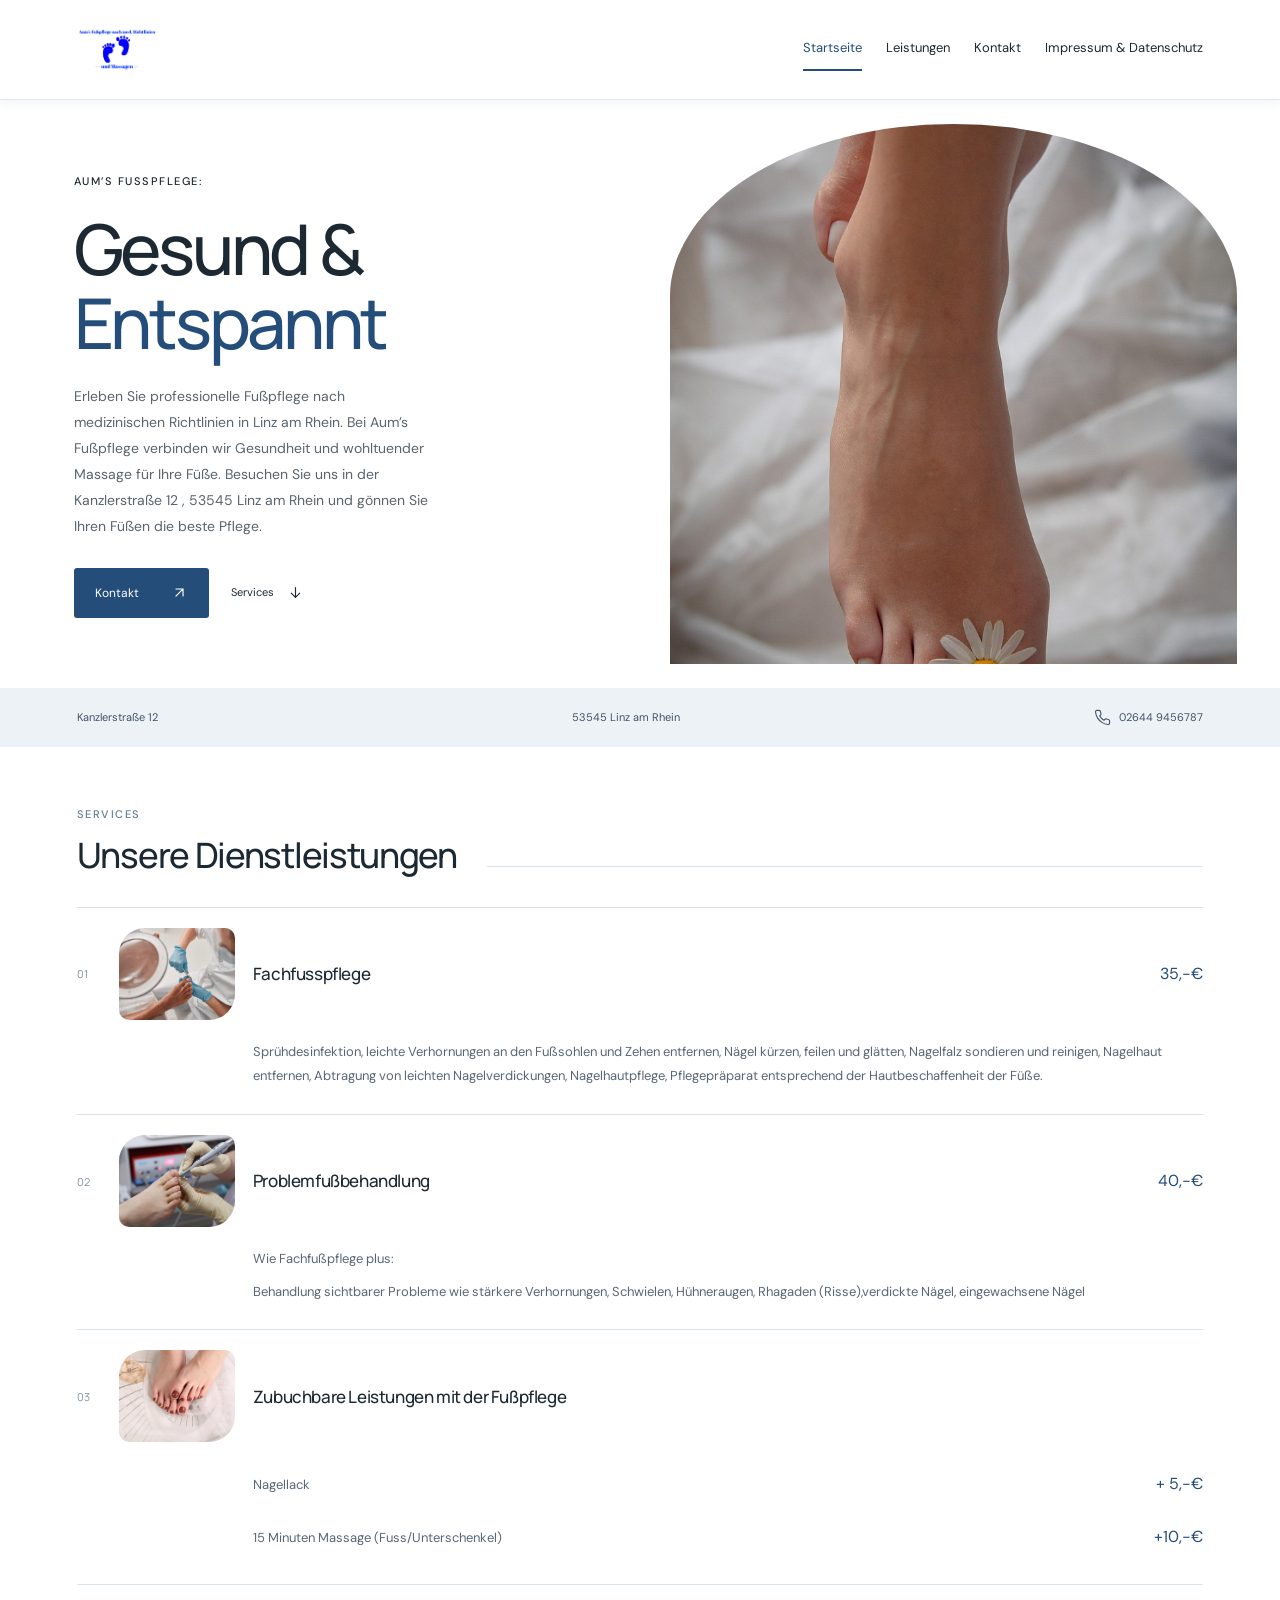
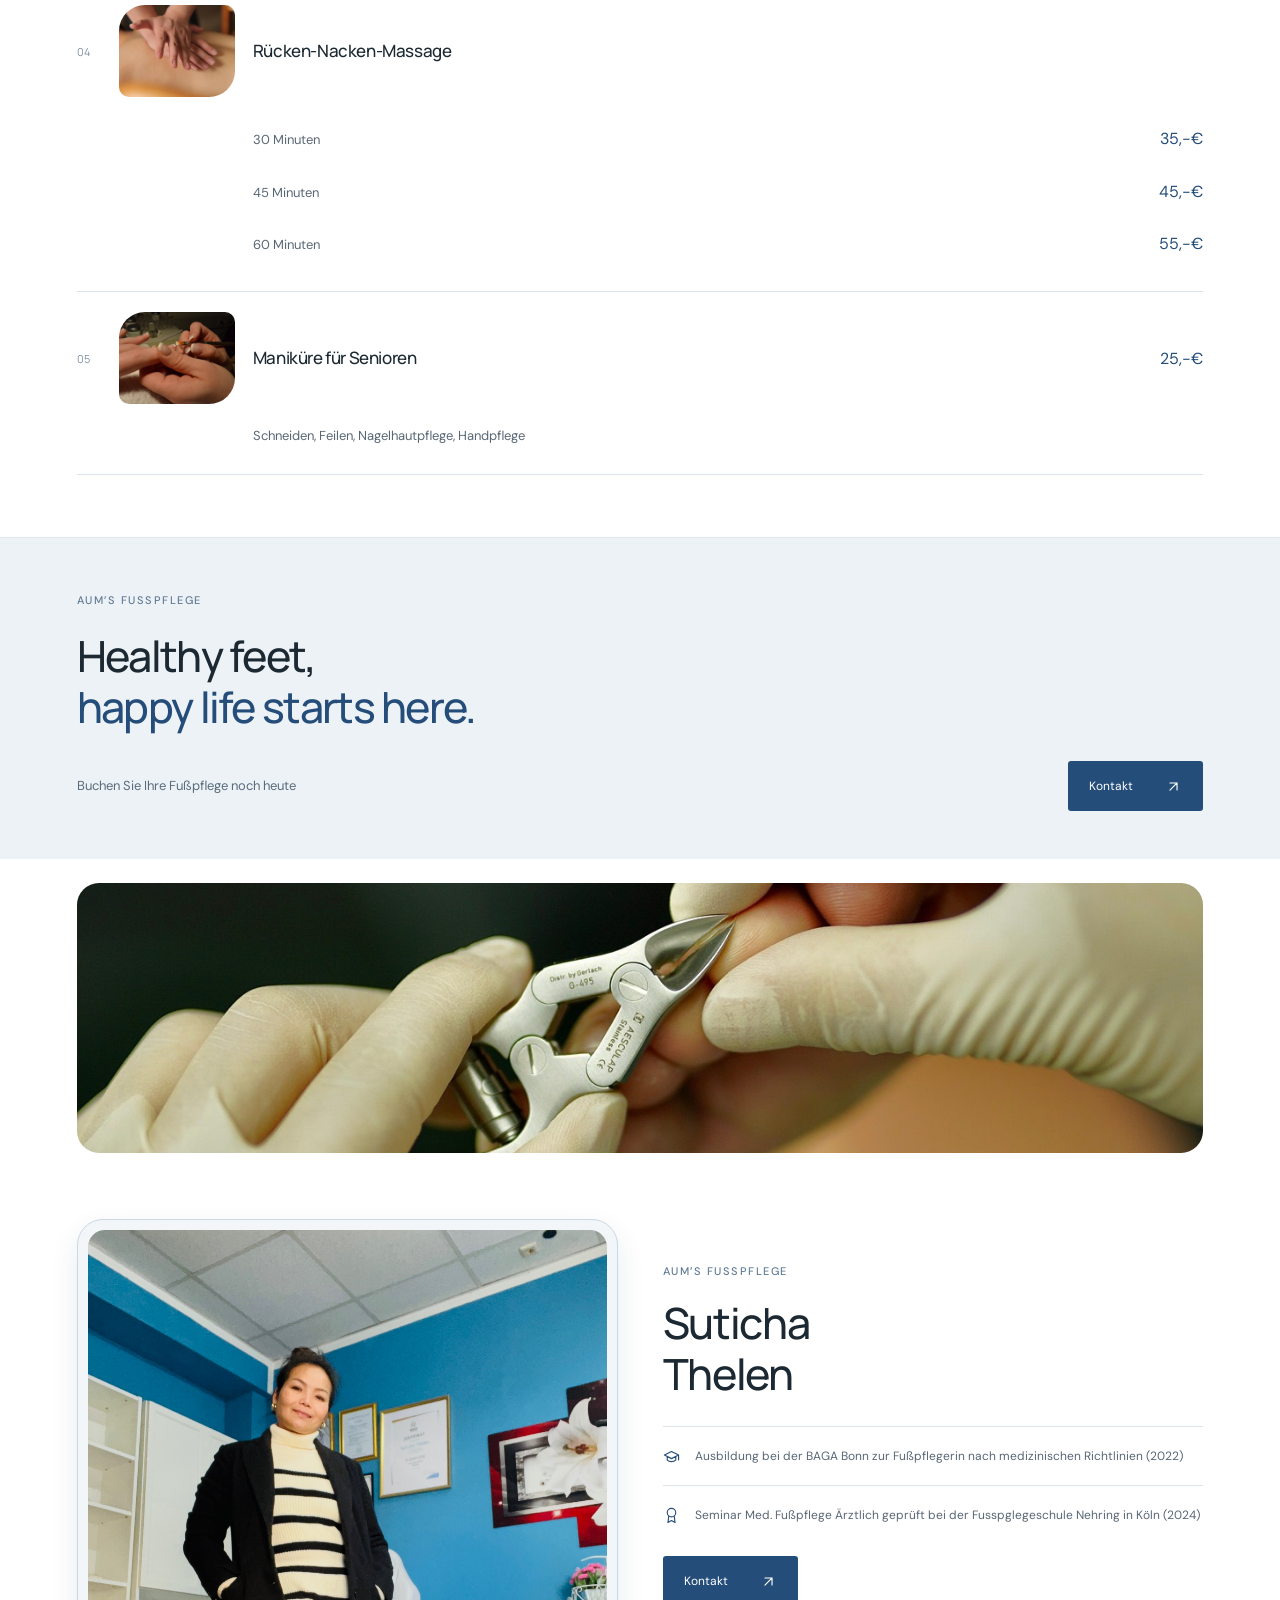
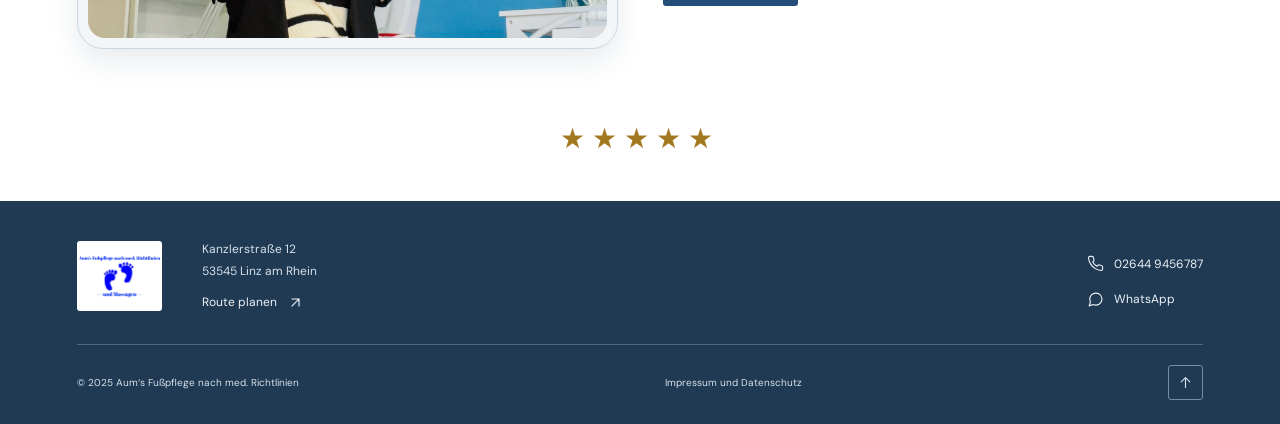
==== commit 3183fc56: "fix" ====
--- a/index.html
+++ b/index.html
@@ -17,8 +17,7 @@
 </head>
 <body>
 <div id="aums-gesamt" class="aums-design aums-klar">
-<header class="ad-header"><a class="ad-logo" href="#ak-hero"><img src="images/4e678689-d719-4f2b-bc52-80277a99721d.jpeg" alt="Aum’s Fußpflege Logo" width="2732" height="1523" loading="eager" decoding="async"></a><nav aria-label="Navigation"><a href="#ak-services">Services</a><a href="impressum-und-datenschutz.html" target="_blank" rel="noopener noreferrer">Impressum und Datenschutz</a><a class="ad-contact" href="kontakt.html">Kontakt<i data-lucide="arrow-up-right" aria-hidden="true"></i></a></nav><button class="ad-menu " type="button" aria-expanded="false" aria-controls="ak-mobile" aria-label="Menü öffnen"><i data-lucide="menu" aria-hidden="true"></i></button></header>
-<nav class="ad-mobile" id="ak-mobile" hidden><a href="#ak-services">Services</a><a href="impressum-und-datenschutz.html" target="_blank" rel="noopener noreferrer">Impressum und Datenschutz</a><a href="kontakt.html">Kontakt</a></nav>
+<div class="site-navigation"><header class="ad-header"><a class="ad-logo" href="index.html" aria-label="Aum’s Fußpflege – Startseite"><img src="images/4e678689-d719-4f2b-bc52-80277a99721d.jpeg" alt="Aum’s Fußpflege Logo" width="2732" height="1523" loading="eager" decoding="async"></a><nav class="site-desktop-nav" aria-label="Hauptnavigation"><a href="index.html" aria-current="page">Startseite</a><a href="index.html#ak-services">Leistungen</a><a href="kontakt.html">Kontakt</a><a href="impressum-und-datenschutz.html">Impressum &amp; Datenschutz</a></nav><button class="ad-menu" type="button" aria-expanded="false" aria-controls="site-mobile-menu" aria-label="Menü öffnen"><i data-lucide="menu" aria-hidden="true"></i></button></header><nav class="ad-mobile" id="site-mobile-menu" aria-label="Mobile Hauptnavigation" hidden><a href="index.html" aria-current="page">Startseite</a><a href="index.html#ak-services">Leistungen</a><a href="kontakt.html">Kontakt</a><a href="impressum-und-datenschutz.html">Impressum &amp; Datenschutz</a></nav></div>
 <div class="ak-hero" id="ak-hero"><div class="ak-copy"><p class="ad-eyebrow">Aum’s Fußpflege:</p><h1>Gesund &amp;<br><span>Entspannt</span></h1><p class="ad-description">Erleben Sie professionelle Fußpflege nach medizinischen Richtlinien in Linz am Rhein. Bei Aum’s Fußpflege verbinden wir Gesundheit und wohltuender Massage für Ihre Füße. Besuchen Sie uns in der Kanzlerstraße 12 , 53545 Linz am Rhein und gönnen Sie Ihren Füßen die beste Pflege.</p><div class="ad-actions"><a class="ad-button" href="kontakt.html">Kontakt<i data-lucide="arrow-up-right" aria-hidden="true"></i></a><a class="ad-more" href="#ak-services">Services<i data-lucide="arrow-down" aria-hidden="true"></i></a></div></div><figure class="ak-photo"><img src="images/1b9d1a15-6afd-4c18-9489-a57f056f66ef.jpeg" alt="Fuß mit weißer Blume" width="853" height="1280" loading="eager" decoding="async" fetchpriority="high"></figure></div>
 <div class="ak-bottom"><span>Kanzlerstraße 12</span><span>53545 Linz am Rhein</span><a href="tel:+4926449456787"><i data-lucide="phone" aria-hidden="true"></i>02644 9456787</a></div>
 <section class="ag-services ag-pad" id="ak-services"><div class="ag-section-head"><div><p class="ad-eyebrow">Services</p><h2>Unsere Dienstleistungen</h2></div><span class="ag-line" aria-hidden="true"></span></div>
--- a/assets/redesign.css
+++ b/assets/redesign.css
@@ -16,3 +16,15 @@
 @media(prefers-reduced-motion:reduce){html{scroll-behavior:auto}}
 
 #aums-gesamt .ag-google-rating{padding-top:0;padding-bottom:38px;display:flex;justify-content:center}#aums-gesamt .ag-google-rating a{display:inline-flex;align-items:center;justify-content:center;min-height:44px;min-width:170px;color:#a47821;font-size:28px;letter-spacing:7px;border-radius:8px}#aums-gesamt .ag-google-rating a:hover{background:#f5f1e7}#aums-gesamt .ag-google-rating a:focus-visible{outline:3px solid #254d79;outline-offset:5px}
+
+/* Shared navigation on all three pages. */
+.aums-design .site-navigation{position:sticky;top:0;z-index:1000;background:#fff;box-shadow:0 2px 12px rgba(32,58,84,.06)}
+.aums-design .site-navigation .ad-header{position:relative;background:#fff;border-bottom:1px solid #e0e7ee}
+.aums-design .site-desktop-nav{display:flex;align-items:center;gap:24px}
+.aums-design .site-desktop-nav a{font-size:13px;padding:9px 0;border-bottom:2px solid transparent;transition:color .15s,border-color .15s}
+.aums-design .site-desktop-nav a:hover,.aums-design .site-desktop-nav a[aria-current="page"]{color:#254d79;border-bottom-color:#254d79}
+.aums-design .site-navigation .ad-mobile{background:#fff;gap:0;padding:12px 6% 18px}
+.aums-design .site-navigation .ad-mobile a{display:block;width:100%;font-size:15px;padding:11px 0}
+.aums-design .site-navigation .ad-mobile a[aria-current="page"]{color:#254d79;font-weight:600}
+.aums-design [id]{scroll-margin-top:120px}
+@media(max-width:800px){.aums-design .site-navigation .site-desktop-nav{display:none}.aums-design .site-navigation .ad-menu{display:flex}.aums-design .site-navigation .ad-header{min-height:84px}}
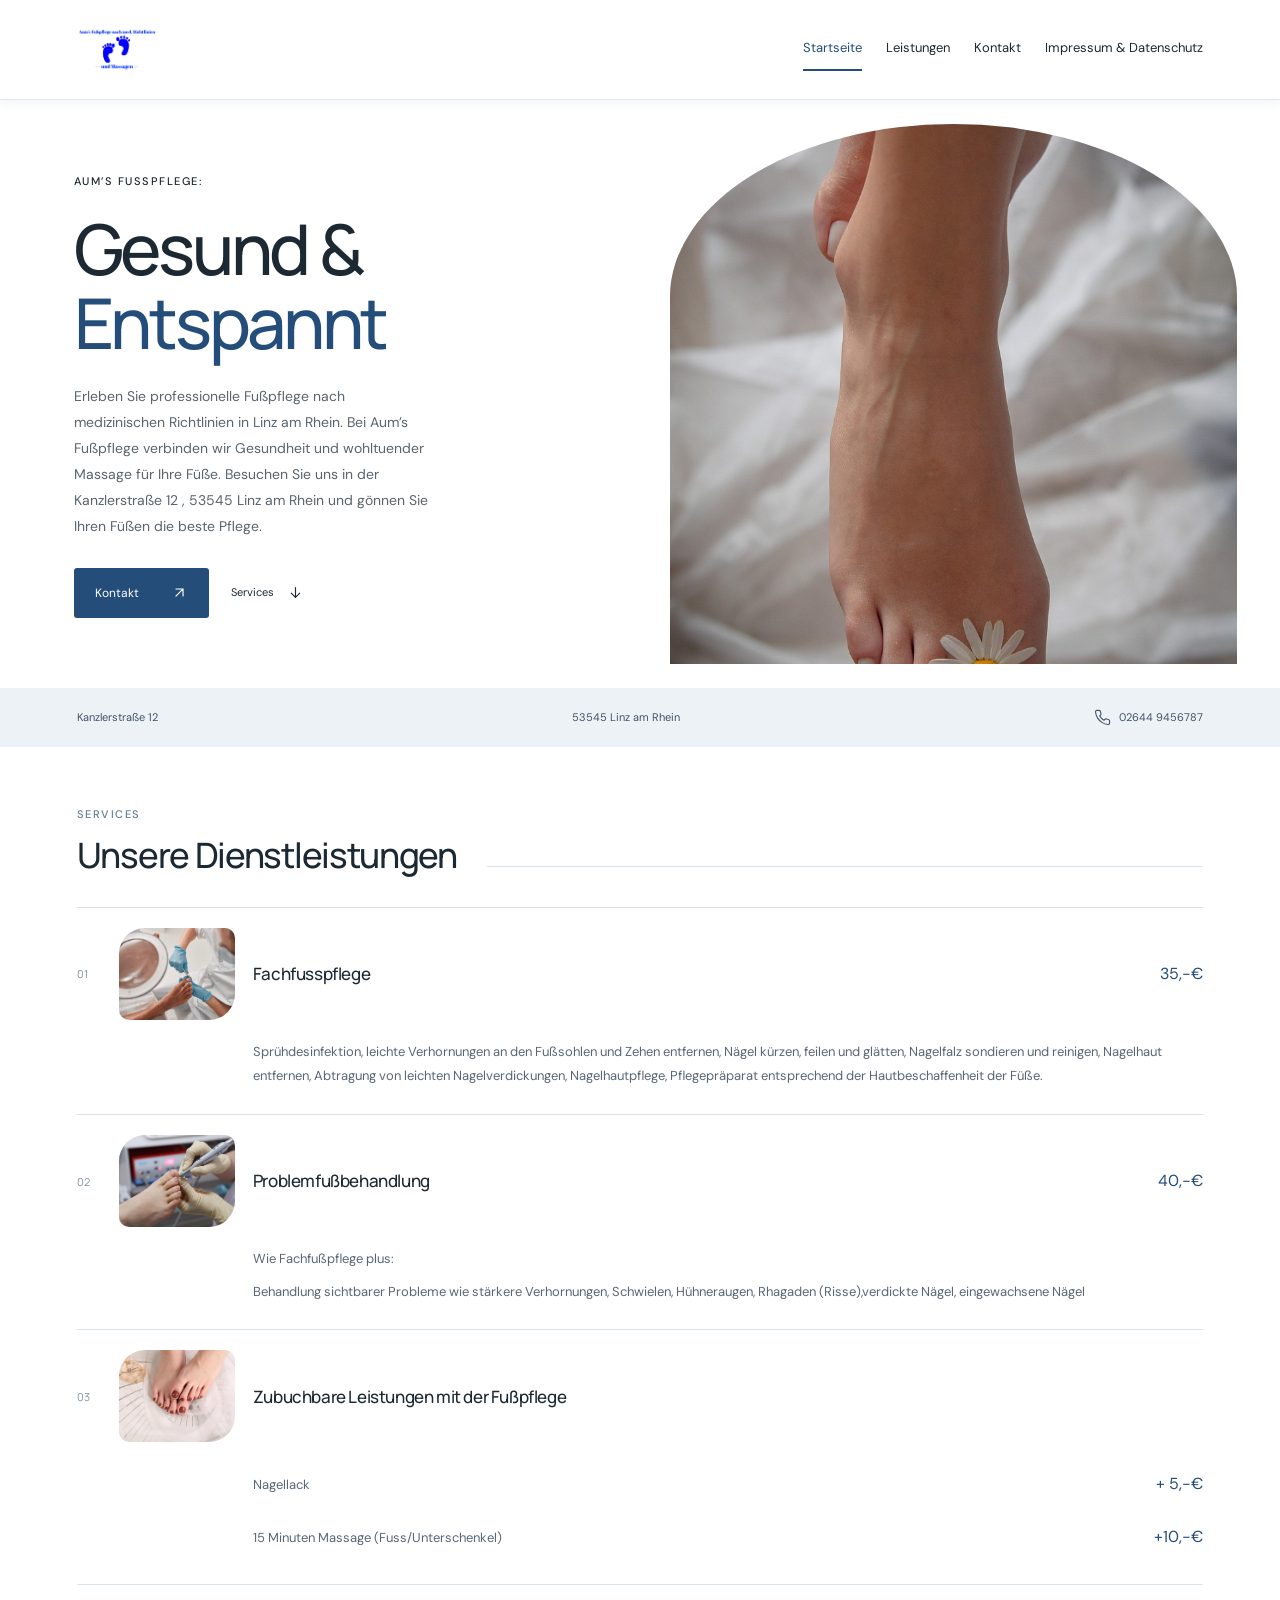
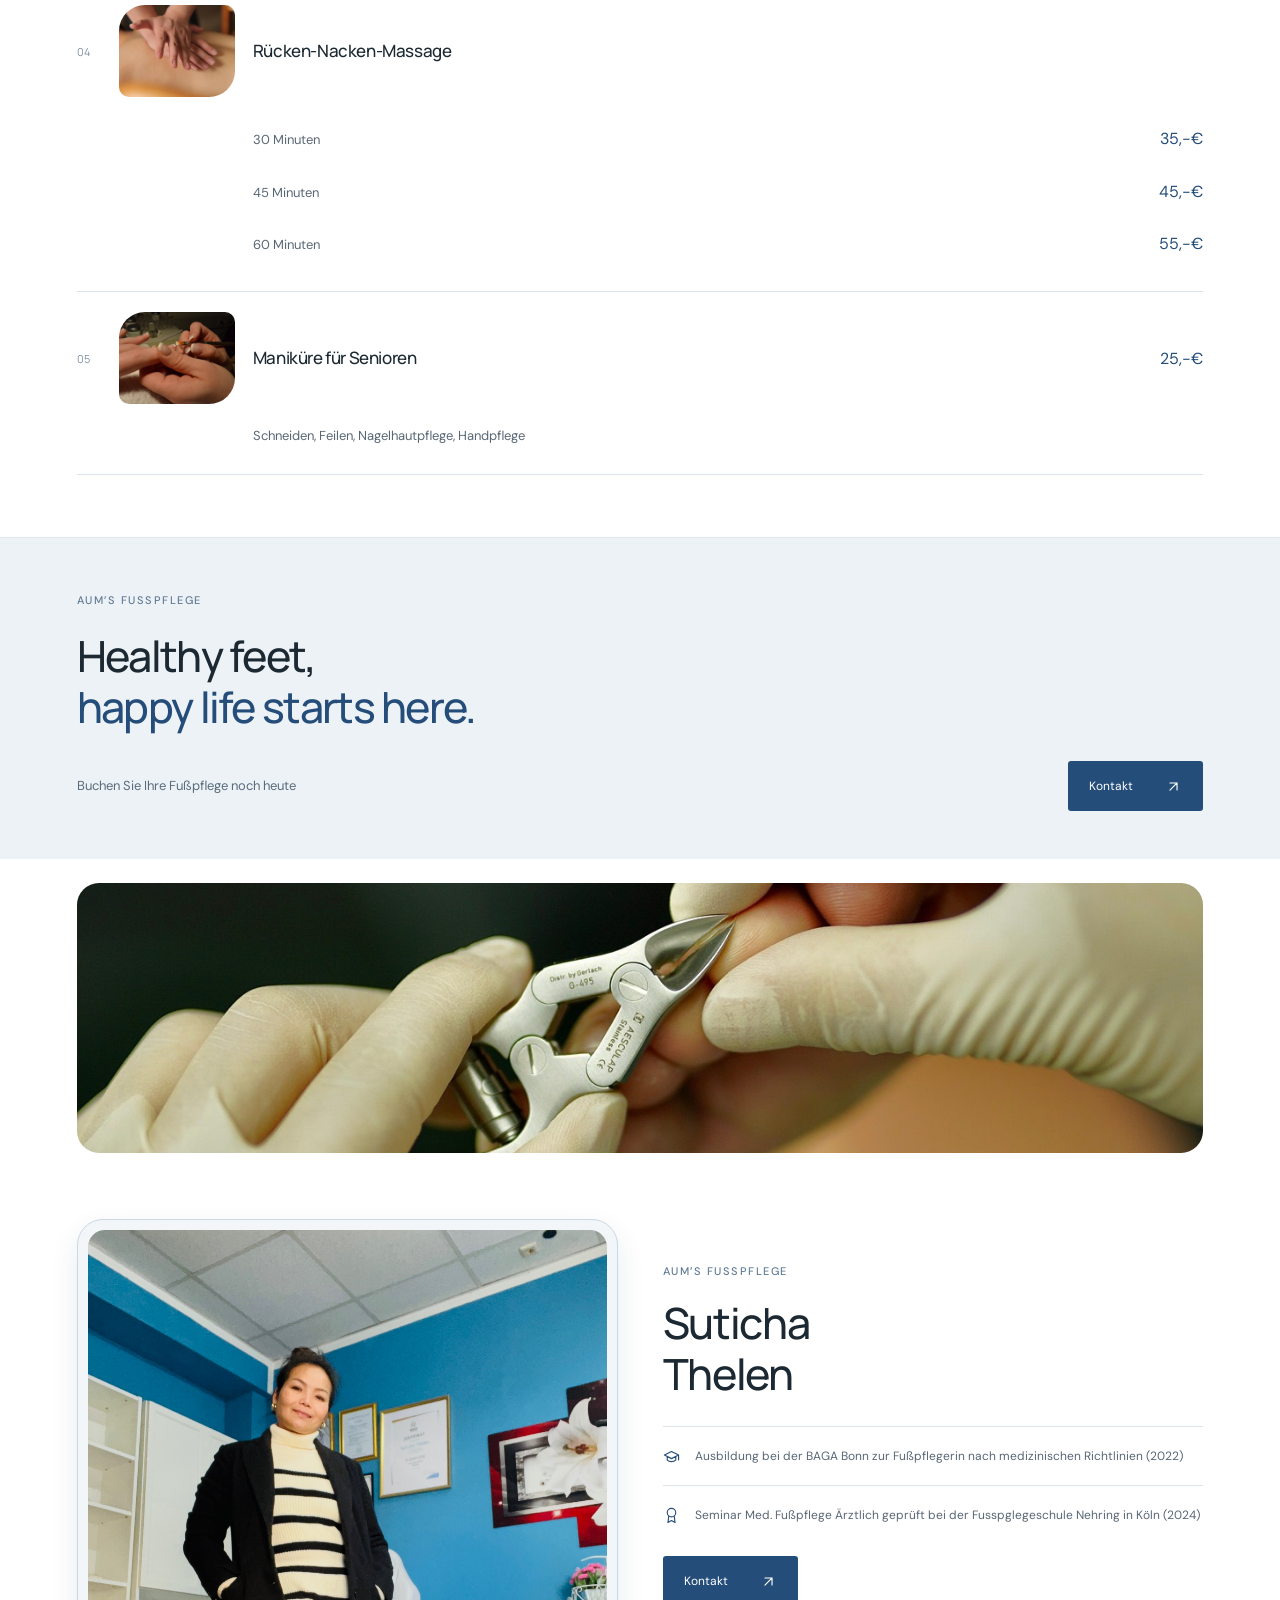
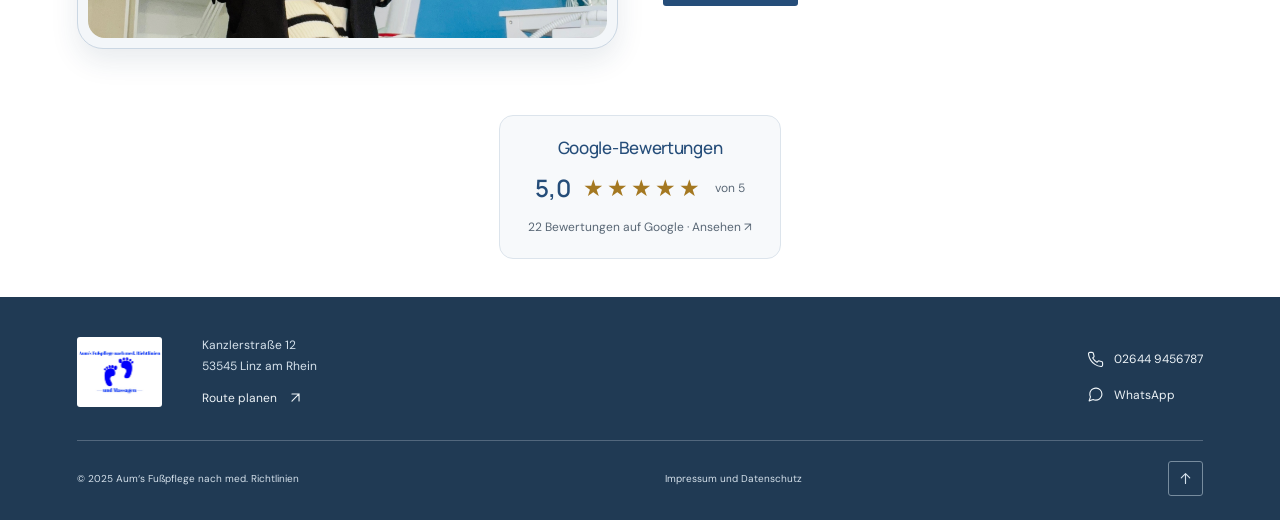
==== commit 6fa70bea: "fix" ====
--- a/index.html
+++ b/index.html
@@ -30,7 +30,7 @@
 <section class="ag-quote ag-pad"><p class="ad-eyebrow">Aum’s Fußpflege</p><h2>Healthy feet,<br><span>happy life starts here.</span></h2><div class="ag-quote-bottom"><p>Buchen Sie Ihre Fußpflege noch heute</p><a class="ad-button" href="kontakt.html">Kontakt<i data-lucide="arrow-up-right" aria-hidden="true"></i></a></div></section>
 <figure class="ag-banner"><img src="images/0c065cc9-b26c-4422-80cb-95820f9d5864.jpeg" alt="Fußpflegebehandlung" width="1280" height="960" loading="lazy" decoding="async"></figure>
 <section class="ag-person ag-pad"><figure><img src="images/bcd26c04-4bb3-4544-b006-ce6a86e9a253.jpeg" alt="Suticha Thelen" width="2048" height="1842" loading="lazy" decoding="async"></figure><div class="ag-person-copy"><p class="ad-eyebrow">Aum’s Fußpflege</p><h2>Suticha<br>Thelen</h2><div class="ag-qualification"><i data-lucide="graduation-cap" aria-hidden="true"></i><p>Ausbildung bei der BAGA Bonn zur Fußpflegerin nach medizinischen Richtlinien (2022)</p></div><div class="ag-qualification"><i data-lucide="award" aria-hidden="true"></i><p>Seminar Med. Fußpflege Ärztlich geprüft bei der Fusspglegeschule Nehring in Köln (2024)</p></div><a class="ad-button" href="kontakt.html">Kontakt<i data-lucide="arrow-up-right" aria-hidden="true"></i></a></div></section>
-<div class="ag-google-rating ag-pad"><a href="https://www.google.com/maps/place/Aum%E2%80%98s+Fu%C3%9Fpflege+nach+med.+Richtlinien+und+Massagen/@50.5676203,7.2812151,17z/data=!3m1!4b1!4m6!3m5!1s0x47bef1e96f71df51:0x85290f1aaa9d59ef!8m2!3d50.5676203!4d7.2812151!16s%2Fg%2F11gsz3yqjp" target="_blank" rel="noopener noreferrer" aria-label="Google-Bewertungen für Aum’s Fußpflege: 5,0 von 5 Sternen bei 22 Bewertungen. Stand 23. Oktober 2026."><span aria-hidden="true">★★★★★</span></a></div>
+<div class="ag-google-rating ag-pad"><a href="https://www.google.com/maps/place/Aum%E2%80%98s+Fu%C3%9Fpflege+nach+med.+Richtlinien+und+Massagen/@50.5676203,7.2812151,17z/data=!3m1!4b1!4m6!3m5!1s0x47bef1e96f71df51:0x85290f1aaa9d59ef!8m2!3d50.5676203!4d7.2812151!16s%2Fg%2F11gsz3yqjp" target="_blank" rel="noopener noreferrer" aria-label="Google-Bewertungen für Aum’s Fußpflege: 5,0 von 5 Sternen bei 22 Bewertungen. Stand 23. Oktober 2026."><span class="ag-google-label">Google-Bewertungen</span><span class="ag-google-score"><strong>5,0</strong><span class="ag-google-stars" aria-hidden="true">★★★★★</span><span class="ag-google-scale">von 5</span></span><span class="ag-google-count">22 Bewertungen auf Google · Ansehen ↗</span></a></div>
 <footer class="ag-footer ag-pad"><div class="ag-footer-top"><img src="images/4e678689-d719-4f2b-bc52-80277a99721d.jpeg" alt="Aum’s Fußpflege Logo" width="2732" height="1523" loading="eager" decoding="async"><div><p>Kanzlerstraße 12<br>53545 Linz am Rhein</p><a href="https://www.google.com/maps/search/?api=1&amp;query=Kanzlerstra%C3%9Fe+12+53545+Linz+am+Rhein" target="_blank" rel="noopener noreferrer">Route planen<i data-lucide="arrow-up-right" aria-hidden="true"></i></a></div><div class="ag-footer-contact"><a href="tel:+4926449456787"><i data-lucide="phone" aria-hidden="true"></i>02644 9456787</a><a href="https://wa.me/4915789086237" target="_blank" rel="noopener noreferrer"><i data-lucide="message-circle" aria-hidden="true"></i>WhatsApp</a></div></div><div class="ag-footer-bottom"><span>© 2025 Aum‘s Fußpflege nach med. Richtlinien</span><a href="impressum-und-datenschutz.html" target="_blank" rel="noopener noreferrer">Impressum und Datenschutz</a><a href="#ak-hero" aria-label="Zurück nach oben"><i data-lucide="arrow-up" aria-hidden="true"></i></a></div></footer>
 </div>
 </body>
--- a/assets/redesign.css
+++ b/assets/redesign.css
@@ -28,3 +28,5 @@
 .aums-design .site-navigation .ad-mobile a[aria-current="page"]{color:#254d79;font-weight:600}
 .aums-design [id]{scroll-margin-top:120px}
 @media(max-width:800px){.aums-design .site-navigation .site-desktop-nav{display:none}.aums-design .site-navigation .ad-menu{display:flex}.aums-design .site-navigation .ad-header{min-height:84px}}
+
+#aums-gesamt .ag-google-rating a{flex-direction:column;gap:9px;min-width:250px;padding:20px 28px;color:#254d79;font-size:14px;letter-spacing:normal;text-align:center;border:1px solid #dce4ec;border-radius:14px;background:#f7f9fb}#aums-gesamt .ag-google-label{font:500 17px/1.4 Manrope,Arial,sans-serif;letter-spacing:-.3px}#aums-gesamt .ag-google-score{display:flex;align-items:center;justify-content:center;gap:12px}#aums-gesamt .ag-google-score strong{font:600 24px/1.2 Manrope,Arial,sans-serif}#aums-gesamt .ag-google-stars{color:#a47821;font-size:23px;letter-spacing:3px}#aums-gesamt .ag-google-scale{color:#596775;font-size:12px}#aums-gesamt .ag-google-count{color:#596775;font-size:12px}
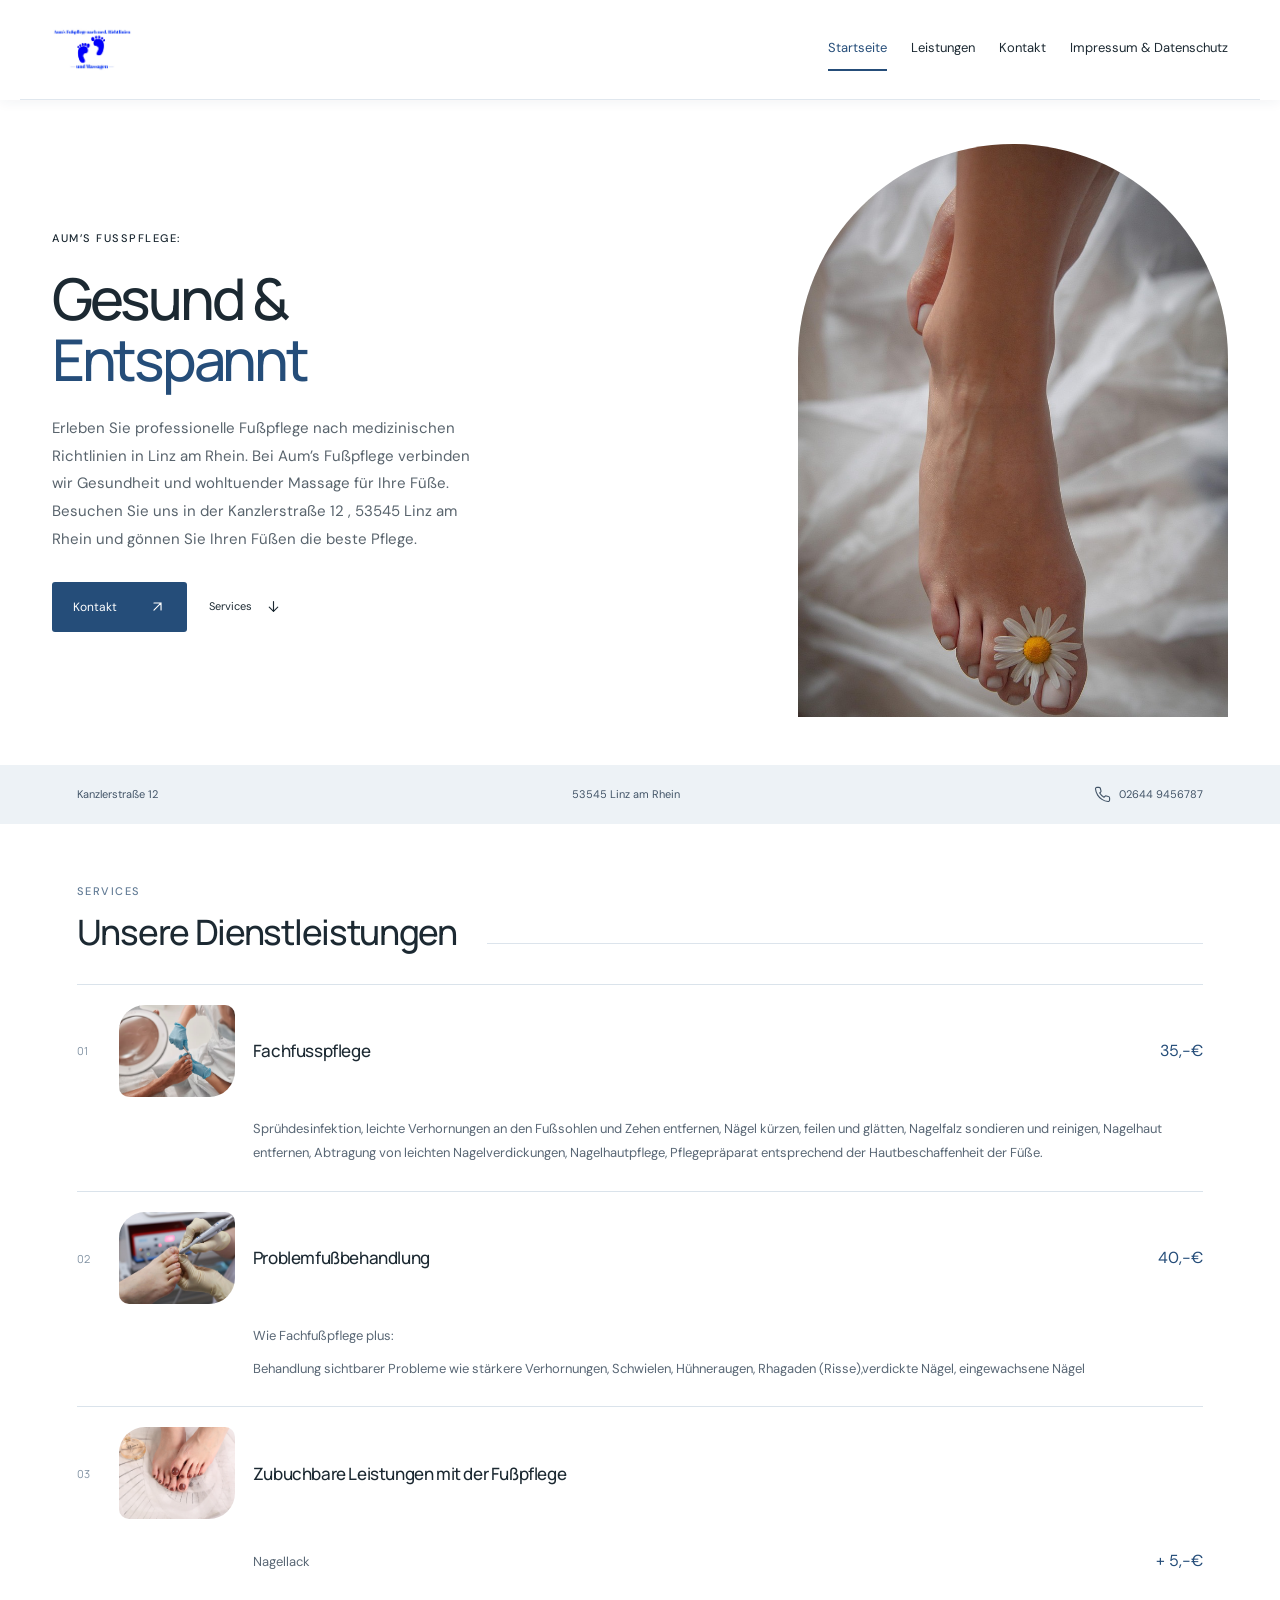
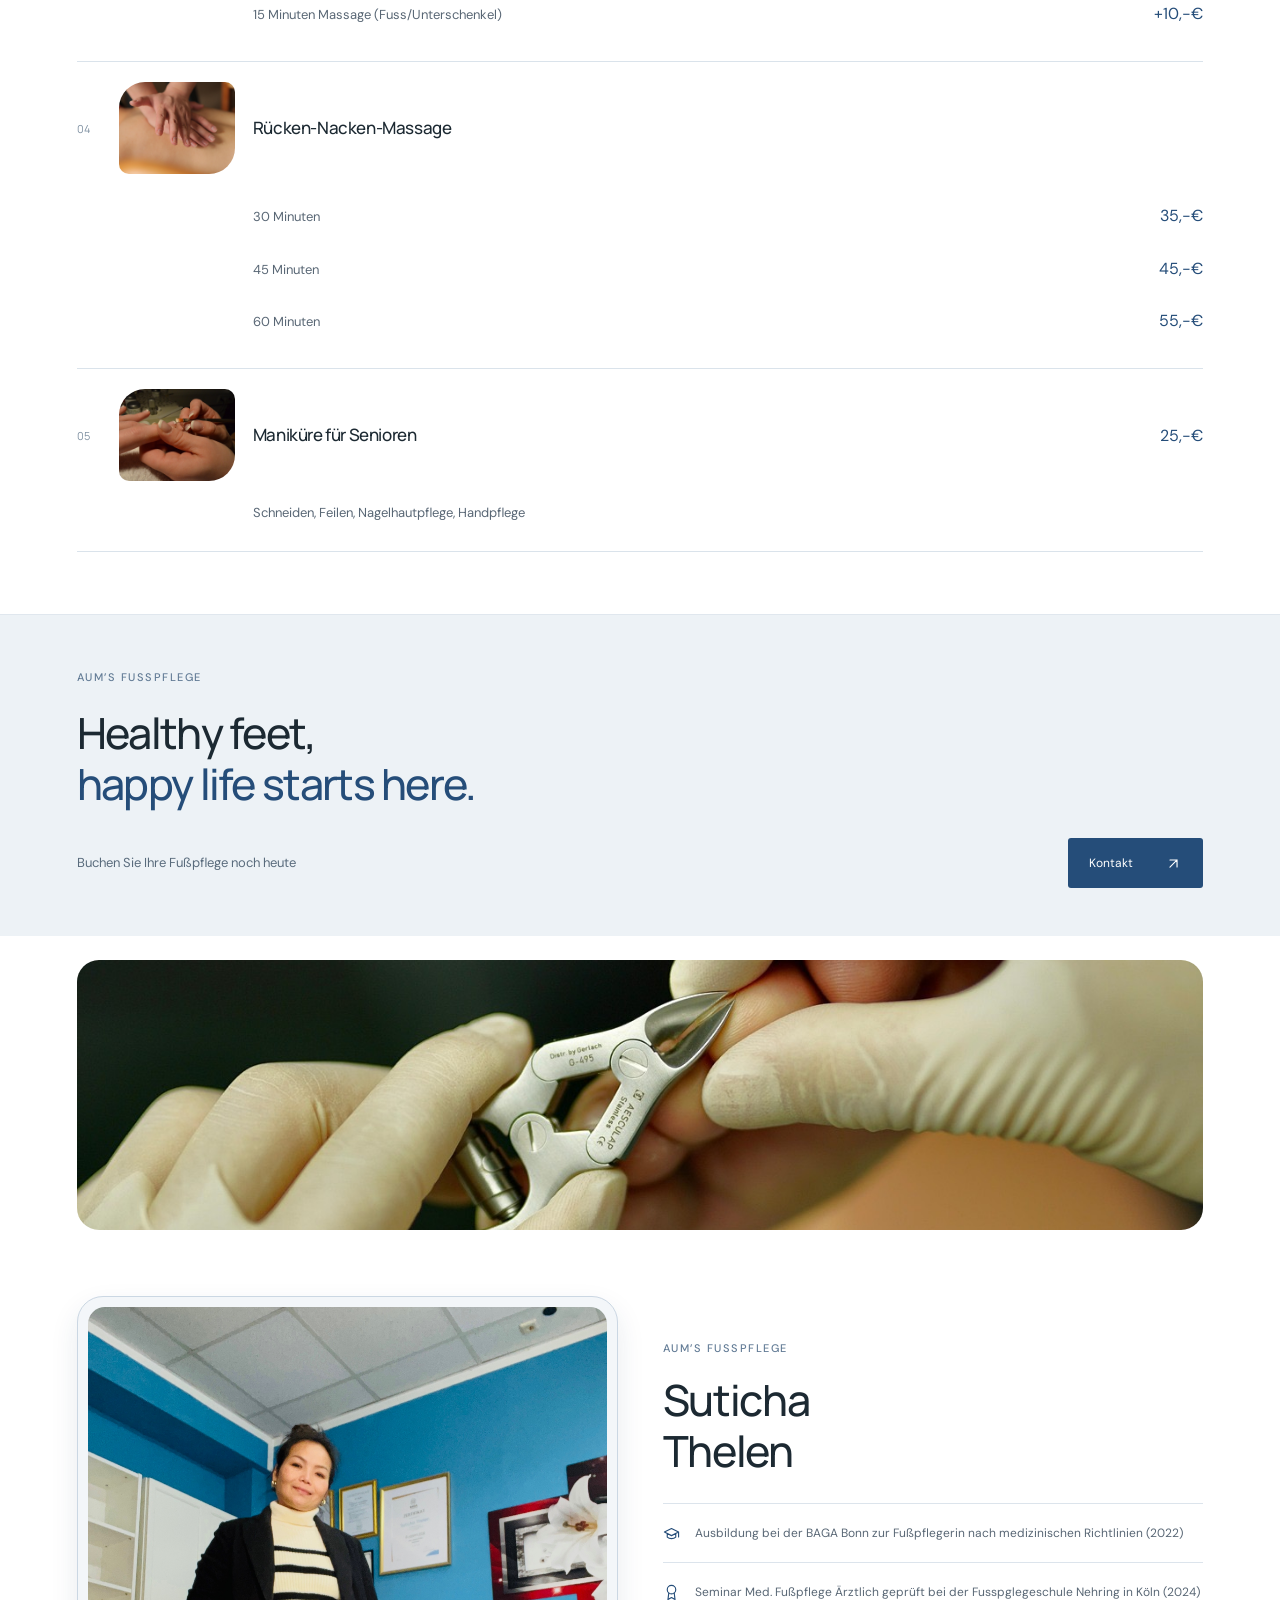
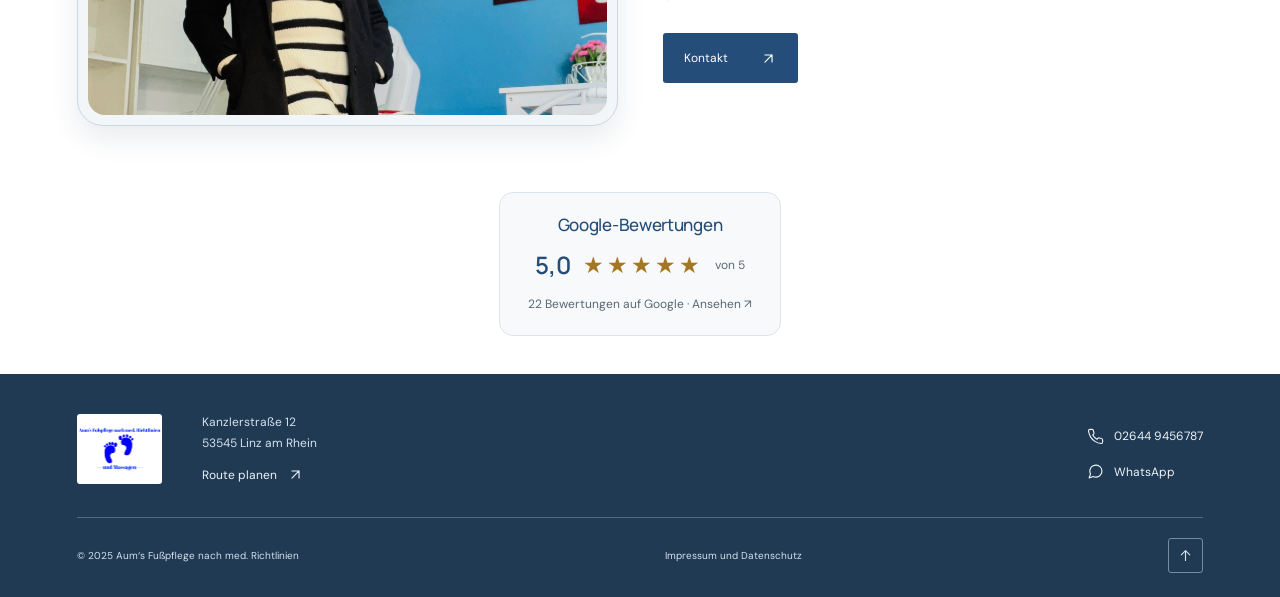
==== commit 44f27eee: "fix" ====
--- a/index.html
+++ b/index.html
@@ -12,24 +12,24 @@
 <meta property="og:url" content="https://aumsfusspflege.de/">
 <meta property="og:image" content="https://aumsfusspflege.de/images/1b9d1a15-6afd-4c18-9489-a57f056f66ef.jpeg">
 <link rel="icon" href="images/4e678689-d719-4f2b-bc52-80277a99721d.jpeg" type="image/jpeg">
-<link rel="stylesheet" href="assets/redesign.css">
-<script src="assets/redesign.js" defer></script>
+<link rel="stylesheet" href="assets/redesign.css?v=7dca8546074e">
+<script src="assets/redesign.js?v=547b63bf0fd3" defer></script>
 </head>
 <body>
 <div id="aums-gesamt" class="aums-design aums-klar">
-<div class="site-navigation"><header class="ad-header"><a class="ad-logo" href="index.html" aria-label="Aum’s Fußpflege – Startseite"><img src="images/4e678689-d719-4f2b-bc52-80277a99721d.jpeg" alt="Aum’s Fußpflege Logo" width="2732" height="1523" loading="eager" decoding="async"></a><nav class="site-desktop-nav" aria-label="Hauptnavigation"><a href="index.html" aria-current="page">Startseite</a><a href="index.html#ak-services">Leistungen</a><a href="kontakt.html">Kontakt</a><a href="impressum-und-datenschutz.html">Impressum &amp; Datenschutz</a></nav><button class="ad-menu" type="button" aria-expanded="false" aria-controls="site-mobile-menu" aria-label="Menü öffnen"><i data-lucide="menu" aria-hidden="true"></i></button></header><nav class="ad-mobile" id="site-mobile-menu" aria-label="Mobile Hauptnavigation" hidden><a href="index.html" aria-current="page">Startseite</a><a href="index.html#ak-services">Leistungen</a><a href="kontakt.html">Kontakt</a><a href="impressum-und-datenschutz.html">Impressum &amp; Datenschutz</a></nav></div>
-<div class="ak-hero" id="ak-hero"><div class="ak-copy"><p class="ad-eyebrow">Aum’s Fußpflege:</p><h1>Gesund &amp;<br><span>Entspannt</span></h1><p class="ad-description">Erleben Sie professionelle Fußpflege nach medizinischen Richtlinien in Linz am Rhein. Bei Aum’s Fußpflege verbinden wir Gesundheit und wohltuender Massage für Ihre Füße. Besuchen Sie uns in der Kanzlerstraße 12 , 53545 Linz am Rhein und gönnen Sie Ihren Füßen die beste Pflege.</p><div class="ad-actions"><a class="ad-button" href="kontakt.html">Kontakt<i data-lucide="arrow-up-right" aria-hidden="true"></i></a><a class="ad-more" href="#ak-services">Services<i data-lucide="arrow-down" aria-hidden="true"></i></a></div></div><figure class="ak-photo"><img src="images/1b9d1a15-6afd-4c18-9489-a57f056f66ef.jpeg" alt="Fuß mit weißer Blume" width="853" height="1280" loading="eager" decoding="async" fetchpriority="high"></figure></div>
+<div class="site-navigation"><header class="ui-header"><a class="ui-logo" href="index.html" aria-label="Aum’s Fußpflege – Startseite"><img src="images/4e678689-d719-4f2b-bc52-80277a99721d.jpeg" alt="Aum’s Fußpflege Logo" width="2732" height="1523" loading="eager" decoding="async"></a><nav class="site-desktop-nav" aria-label="Hauptnavigation"><a href="index.html" aria-current="page">Startseite</a><a href="index.html#ak-services">Leistungen</a><a href="kontakt.html">Kontakt</a><a href="impressum-und-datenschutz.html">Impressum &amp; Datenschutz</a></nav><button class="ui-menu" type="button" aria-expanded="false" aria-controls="site-mobile-menu" aria-label="Menü öffnen"><i data-lucide="menu" aria-hidden="true"></i></button></header><nav class="ui-mobile" id="site-mobile-menu" aria-label="Mobile Hauptnavigation" hidden><a href="index.html" aria-current="page">Startseite</a><a href="index.html#ak-services">Leistungen</a><a href="kontakt.html">Kontakt</a><a href="impressum-und-datenschutz.html">Impressum &amp; Datenschutz</a></nav></div>
+<div class="ak-hero" id="ak-hero"><div class="ak-copy"><p class="ui-eyebrow">Aum’s Fußpflege:</p><h1>Gesund &amp;<br><span>Entspannt</span></h1><p class="ui-description">Erleben Sie professionelle Fußpflege nach medizinischen Richtlinien in Linz am Rhein. Bei Aum’s Fußpflege verbinden wir Gesundheit und wohltuender Massage für Ihre Füße. Besuchen Sie uns in der Kanzlerstraße 12 , 53545 Linz am Rhein und gönnen Sie Ihren Füßen die beste Pflege.</p><div class="ui-actions"><a class="ui-button" href="kontakt.html">Kontakt<i data-lucide="arrow-up-right" aria-hidden="true"></i></a><a class="ui-more" href="#ak-services">Services<i data-lucide="arrow-down" aria-hidden="true"></i></a></div></div><figure class="ak-photo"><img src="images/1b9d1a15-6afd-4c18-9489-a57f056f66ef.jpeg" alt="Fuß mit weißer Blume" width="853" height="1280" loading="eager" decoding="async" fetchpriority="high"></figure></div>
 <div class="ak-bottom"><span>Kanzlerstraße 12</span><span>53545 Linz am Rhein</span><a href="tel:+4926449456787"><i data-lucide="phone" aria-hidden="true"></i>02644 9456787</a></div>
-<section class="ag-services ag-pad" id="ak-services"><div class="ag-section-head"><div><p class="ad-eyebrow">Services</p><h2>Unsere Dienstleistungen</h2></div><span class="ag-line" aria-hidden="true"></span></div>
+<section class="ag-services ag-pad" id="ak-services"><div class="ag-section-head"><div><p class="ui-eyebrow">Services</p><h2>Unsere Dienstleistungen</h2></div><span class="ag-line" aria-hidden="true"></span></div>
 <article class="ag-service"><div class="ag-service-heading"><span class="ag-number">01</span><img src="images/780c9526-8048-45fb-a67a-e8b8de48cb59.jpeg" alt="Fachfusspflege" width="1552" height="1034" loading="lazy" decoding="async"><h3>Fachfusspflege</h3><span class="ag-price">35,-€</span></div><div class="ag-detail"><p>Sprühdesinfektion, leichte Verhornungen an den Fußsohlen und Zehen entfernen, Nägel kürzen, feilen und glätten, Nagelfalz sondieren und reinigen, Nagelhaut entfernen, Abtragung von leichten Nagelverdickungen, Nagelhautpflege, Pflegepräparat entsprechend der Hautbeschaffenheit der Füße.</p></div></article>
 <article class="ag-service"><div class="ag-service-heading"><span class="ag-number">02</span><img src="images/f5f22c82-5ddf-42e0-ad1a-77fbdc5ea34a.jpeg" alt="Problemfußbehandlung" width="1280" height="853" loading="lazy" decoding="async"><h3>Problemfußbehandlung</h3><span class="ag-price">40,-€</span></div><div class="ag-detail"><p>Wie Fachfußpflege plus:</p><p>Behandlung sichtbarer Probleme wie stärkere Verhornungen, Schwielen, Hühneraugen, Rhagaden (Risse),verdickte Nägel, eingewachsene Nägel</p></div></article>
 <article class="ag-service"><div class="ag-service-heading"><span class="ag-number">03</span><img src="images/535cb1ca-66ac-4dda-b81f-4300fdac4a7c.jpeg" alt="Zubuchbare Leistungen" width="1280" height="853" loading="lazy" decoding="async"><h3>Zubuchbare Leistungen mit der Fußpflege</h3><span class="ag-price"></span></div><div class="ag-detail"><p class="ag-rate"><span>Nagellack</span><span class="ag-price">+ 5,-€</span></p><p class="ag-rate"><span>15 Minuten Massage (Fuss/Unterschenkel)</span><span class="ag-price">+10,-€</span></p></div></article>
 <article class="ag-service"><div class="ag-service-heading"><span class="ag-number">04</span><img src="images/d594c400-8a61-432e-8a90-f6f1cf5abe53.jpeg" alt="Rücken-Nacken-Massage" width="1280" height="853" loading="lazy" decoding="async"><h3>Rücken-Nacken-Massage</h3><span class="ag-price"></span></div><div class="ag-detail"><p class="ag-rate"><span>30 Minuten</span><span class="ag-price">35,-€</span></p><p class="ag-rate"><span>45 Minuten</span><span class="ag-price">45,-€</span></p><p class="ag-rate"><span>60 Minuten</span><span class="ag-price">55,-€</span></p></div></article>
 <article class="ag-service"><div class="ag-service-heading"><span class="ag-number">05</span><img src="images/dbc5aed7-07df-4fd6-9e8e-37e6b4d4bd41.jpeg" alt="Maniküre für Senioren" width="1280" height="848" loading="lazy" decoding="async"><h3>Maniküre für Senioren</h3><span class="ag-price">25,-€</span></div><div class="ag-detail"><p>Schneiden, Feilen, Nagelhautpflege, Handpflege</p></div></article>
 </section>
-<section class="ag-quote ag-pad"><p class="ad-eyebrow">Aum’s Fußpflege</p><h2>Healthy feet,<br><span>happy life starts here.</span></h2><div class="ag-quote-bottom"><p>Buchen Sie Ihre Fußpflege noch heute</p><a class="ad-button" href="kontakt.html">Kontakt<i data-lucide="arrow-up-right" aria-hidden="true"></i></a></div></section>
+<section class="ag-quote ag-pad"><p class="ui-eyebrow">Aum’s Fußpflege</p><h2>Healthy feet,<br><span>happy life starts here.</span></h2><div class="ag-quote-bottom"><p>Buchen Sie Ihre Fußpflege noch heute</p><a class="ui-button" href="kontakt.html">Kontakt<i data-lucide="arrow-up-right" aria-hidden="true"></i></a></div></section>
 <figure class="ag-banner"><img src="images/0c065cc9-b26c-4422-80cb-95820f9d5864.jpeg" alt="Fußpflegebehandlung" width="1280" height="960" loading="lazy" decoding="async"></figure>
-<section class="ag-person ag-pad"><figure><img src="images/bcd26c04-4bb3-4544-b006-ce6a86e9a253.jpeg" alt="Suticha Thelen" width="2048" height="1842" loading="lazy" decoding="async"></figure><div class="ag-person-copy"><p class="ad-eyebrow">Aum’s Fußpflege</p><h2>Suticha<br>Thelen</h2><div class="ag-qualification"><i data-lucide="graduation-cap" aria-hidden="true"></i><p>Ausbildung bei der BAGA Bonn zur Fußpflegerin nach medizinischen Richtlinien (2022)</p></div><div class="ag-qualification"><i data-lucide="award" aria-hidden="true"></i><p>Seminar Med. Fußpflege Ärztlich geprüft bei der Fusspglegeschule Nehring in Köln (2024)</p></div><a class="ad-button" href="kontakt.html">Kontakt<i data-lucide="arrow-up-right" aria-hidden="true"></i></a></div></section>
+<section class="ag-person ag-pad"><figure><img src="images/bcd26c04-4bb3-4544-b006-ce6a86e9a253.jpeg" alt="Suticha Thelen" width="2048" height="1842" loading="lazy" decoding="async"></figure><div class="ag-person-copy"><p class="ui-eyebrow">Aum’s Fußpflege</p><h2>Suticha<br>Thelen</h2><div class="ag-qualification"><i data-lucide="graduation-cap" aria-hidden="true"></i><p>Ausbildung bei der BAGA Bonn zur Fußpflegerin nach medizinischen Richtlinien (2022)</p></div><div class="ag-qualification"><i data-lucide="award" aria-hidden="true"></i><p>Seminar Med. Fußpflege Ärztlich geprüft bei der Fusspglegeschule Nehring in Köln (2024)</p></div><a class="ui-button" href="kontakt.html">Kontakt<i data-lucide="arrow-up-right" aria-hidden="true"></i></a></div></section>
 <div class="ag-google-rating ag-pad"><a href="https://www.google.com/maps/place/Aum%E2%80%98s+Fu%C3%9Fpflege+nach+med.+Richtlinien+und+Massagen/@50.5676203,7.2812151,17z/data=!3m1!4b1!4m6!3m5!1s0x47bef1e96f71df51:0x85290f1aaa9d59ef!8m2!3d50.5676203!4d7.2812151!16s%2Fg%2F11gsz3yqjp" target="_blank" rel="noopener noreferrer" aria-label="Google-Bewertungen für Aum’s Fußpflege: 5,0 von 5 Sternen bei 22 Bewertungen. Stand 23. Oktober 2026."><span class="ag-google-label">Google-Bewertungen</span><span class="ag-google-score"><strong>5,0</strong><span class="ag-google-stars" aria-hidden="true">★★★★★</span><span class="ag-google-scale">von 5</span></span><span class="ag-google-count">22 Bewertungen auf Google · Ansehen ↗</span></a></div>
 <footer class="ag-footer ag-pad"><div class="ag-footer-top"><img src="images/4e678689-d719-4f2b-bc52-80277a99721d.jpeg" alt="Aum’s Fußpflege Logo" width="2732" height="1523" loading="eager" decoding="async"><div><p>Kanzlerstraße 12<br>53545 Linz am Rhein</p><a href="https://www.google.com/maps/search/?api=1&amp;query=Kanzlerstra%C3%9Fe+12+53545+Linz+am+Rhein" target="_blank" rel="noopener noreferrer">Route planen<i data-lucide="arrow-up-right" aria-hidden="true"></i></a></div><div class="ag-footer-contact"><a href="tel:+4926449456787"><i data-lucide="phone" aria-hidden="true"></i>02644 9456787</a><a href="https://wa.me/4915789086237" target="_blank" rel="noopener noreferrer"><i data-lucide="message-circle" aria-hidden="true"></i>WhatsApp</a></div></div><div class="ag-footer-bottom"><span>© 2025 Aum‘s Fußpflege nach med. Richtlinien</span><a href="impressum-und-datenschutz.html" target="_blank" rel="noopener noreferrer">Impressum und Datenschutz</a><a href="#ak-hero" aria-label="Zurück nach oben"><i data-lucide="arrow-up" aria-hidden="true"></i></a></div></footer>
 </div>
--- a/assets/redesign.css
+++ b/assets/redesign.css
@@ -1,16 +1,16 @@
 
 @import url('https://fonts.googleapis.com/css2?family=Manrope:wght@400;500;600;700;800&family=DM+Sans:wght@400;500;600&display=swap');
 html{scroll-behavior:smooth}body{margin:0}
-.aums-design{color-scheme:light;min-height:830px;--direction-accent:#254d79;background:#fff;color:#1c2932;font:400 14px/1.7 'DM Sans',Arial,sans-serif}.aums-design *{box-sizing:border-box}.aums-design [hidden]{display:none!important}.aums-design img{display:block;width:100%;height:100%;object-fit:cover}.aums-design a{text-decoration:none;color:inherit}.aums-design h1,.aums-design h2,.aums-design p,.aums-design figure{margin:0}.aums-design svg{width:17px;height:17px;flex-shrink:0}.aums-design a:focus-visible,.aums-design button:focus-visible{outline:3px solid #b07b4a;outline-offset:5px}.aums-design .ad-header{padding:20px 6%;display:flex;align-items:center;justify-content:space-between;gap:22px;background:#fff;position:relative;z-index:2;min-height:100px}.aums-design .ad-logo{width:80px;height:59px;flex-shrink:0}.aums-design .ad-logo img{object-fit:contain}.aums-design nav{display:flex;align-items:center;gap:24px;font-size:11px}.aums-design .ad-contact{display:flex;align-items:center;gap:18px;border-bottom:1px solid;padding:8px 0;font-weight:500}.aums-design .ad-menu{display:none;border:1px solid #d8d9d2;background:transparent;padding:10px;color:inherit;border-radius:3px}.aums-design .ad-mobile{padding:18px 6%;border-bottom:1px solid #d8d9d2;flex-wrap:wrap;background:#fff}.aums-design .ad-eyebrow{font-size:11px;letter-spacing:1.5px;text-transform:uppercase;font-weight:500}.aums-design h1{font:500 64px/1.06 Manrope,Arial,sans-serif;letter-spacing:-3.3px}.aums-design .ad-description{font-size:13px;line-height:1.85}.aums-design .ad-actions{display:flex;align-items:center;gap:22px;flex-wrap:wrap;margin-top:28px}.aums-design .ad-button{display:inline-flex;justify-content:space-between;align-items:center;gap:32px;padding:15px 21px;background:var(--direction-accent);color:#fff;font-size:12px;border-radius:3px;transition:transform .18s,filter .18s}.aums-design .ad-button:hover{transform:translateY(-2px);filter:brightness(.9)}.aums-design .ad-more{font-size:11px;display:flex;gap:13px;align-items:center}.aums-design .ad-more:hover{text-decoration:underline}.aums-design .ad-next{display:grid;grid-template-columns:1fr auto;column-gap:20px;padding:32px 6%;align-items:center;min-height:130px}.aums-design .ad-next .ad-eyebrow{grid-column:1;margin-bottom:8px}.aums-design .ad-next h2{font:500 25px/1.2 Manrope,Arial,sans-serif;letter-spacing:-.8px}.aums-design .ad-next>svg{grid-column:2;grid-row:1/3;width:28px;height:28px}
-.aums-klar .ad-header{border-bottom:1px solid #e3e8ed}.aums-klar .ak-hero{display:grid;grid-template-columns:1.1fr 1fr;min-height:540px}.aums-klar .ak-copy{padding:46px 26px 44px 11%;align-self:center}.aums-klar h1{font-size:57px;margin:20px -30px 25px 0;position:relative;z-index:1}.aums-klar h1 span{color:var(--direction-accent)}.aums-klar .ad-description{color:#59646d;max-width:365px}.aums-klar .ak-photo{position:relative;min-height:540px;background:#ebeeec;border-radius:50% 50% 0 0 / 32% 32% 0 0;overflow:hidden;margin:24px 7% 24px 0}.aums-klar .ak-photo>img{position:absolute;inset:0;object-position:49% 52%}.aums-klar .ak-image-corner{position:absolute;bottom:0;left:0;width:38px;height:38px;background:#fff}.aums-klar .ak-image-corner:after{content:'';position:absolute;bottom:0;left:0;width:16px;height:16px;background:var(--direction-accent)}.aums-klar .ak-bottom{display:flex;justify-content:space-between;align-items:center;gap:16px;padding:20px 6%;background:#edf2f6;color:#425467;font-size:11px}.aums-klar .ak-bottom a{display:flex;gap:8px;align-items:center}.aums-klar .ad-next{border-bottom:1px solid #e4e9ee}
-.aums-persoenlich{--direction-accent:#82694e;background:#f4efe6;color:#433c32}.aums-persoenlich .ad-header{background:#f4efe6}.aums-persoenlich .ap-hero{position:relative;min-height:610px;padding:38px 0 48px 6%;display:flex;align-items:center}.aums-persoenlich .ap-photo{position:absolute;left:35%;right:0;top:0;bottom:0}.aums-persoenlich .ap-photo>img{object-position:53% 49%}.aums-persoenlich .ap-copy{position:relative;background:#fffcf5;padding:36px 34px;width:57%;box-shadow:0 20px 60px #40362412;border-radius:3px}.aums-persoenlich h1{font-size:51px;letter-spacing:-2px;margin:18px 0 22px}.aums-persoenlich h1 em{font-family:Georgia,serif;font-weight:400;color:var(--direction-accent);letter-spacing:-2px}.aums-persoenlich .ad-description{font-size:12px;color:#766b5d}.aums-persoenlich .ad-actions{gap:15px;margin-top:23px}.aums-persoenlich .ap-location{position:absolute;right:5%;bottom:28px;display:flex;gap:12px;align-items:center;padding:14px 18px;background:#f7f3e9;color:#5a5145;font-size:10px;border-radius:3px}.aums-persoenlich .ad-next{background:#f4efe6}
-.aums-markant{--direction-accent:#d4e281;background:#1f3938;color:#f9f6ed}.aums-markant .ad-header{background:#1f3938;color:#f9f6ed;border-bottom:1px solid #52706a}.aums-markant .ad-logo{background:#fff;border-radius:3px;padding:3px}.aums-markant .ad-contact{color:#d4e281}.aums-markant .am-hero{padding:28px 6% 38px}.aums-markant .am-title{position:relative;z-index:1}.aums-markant .am-title .ad-eyebrow{color:#c8d2c5;margin-bottom:17px}.aums-markant h1{font-size:82px;line-height:.98;letter-spacing:-5px;font-weight:600}.aums-markant h1 span{color:var(--direction-accent)}.aums-markant .am-content{display:grid;grid-template-columns:1.1fr 1fr;gap:28px;margin-top:26px;align-items:start}.aums-markant .am-image{position:relative;height:285px;border-radius:3px;overflow:hidden}.aums-markant .am-image img{object-position:50% 63%}.aums-markant .am-image>span{position:absolute;bottom:16px;left:16px;font:italic 38px Georgia,serif;color:#fff;text-shadow:0 2px 14px #0006}.aums-markant .am-copy{padding-top:0}.aums-markant .ad-description{font-size:12px;line-height:1.8;color:#e0e5d9}.aums-markant .ad-button{color:#243d31;display:flex;margin-top:22px;font-weight:600}.aums-markant .am-phone{margin-top:16px;display:flex;align-items:center;gap:9px;font-size:11px;color:#e0e5d9}.aums-markant .ad-next{background:#f4f5e9;color:#273f36;min-height:130px}.aums-markant .ad-next>svg{background:#d4e281;border-radius:50%;width:42px;height:42px;padding:10px}
-@media(min-width:900px){.aums-klar h1{font-size:70px}.aums-persoenlich h1{font-size:66px}.aums-markant h1{font-size:99px}.aums-design .ad-description{font-size:14px}.aums-markant .ad-description{font-size:13px}.aums-design{min-height:850px}}
-@media(max-width:600px){.aums-design{min-height:1270px}.aums-design .ad-header{min-height:84px;padding-top:13px;padding-bottom:13px}.aums-design .ad-header>nav{display:none}.aums-design .ad-menu{display:flex}.aums-design h1{font-size:52px}.aums-design .ad-description{font-size:14px}.aums-design .ad-logo{height:55px;width:76px}.aums-design .ad-next h2{font-size:23px}.aums-design .ad-next{min-height:135px}.aums-klar .ak-hero{grid-template-columns:1fr}.aums-klar .ak-copy{padding:32px 6%}.aums-klar h1{margin-right:0;font-size:55px}.aums-klar .ak-photo{min-height:395px}.aums-klar .ak-bottom{flex-wrap:wrap}.aums-persoenlich .ap-hero{padding:0 0 30px;min-height:0;display:flex;flex-direction:column}.aums-persoenlich .ap-photo{position:relative;order:2;left:auto;right:auto;top:auto;bottom:auto;width:88%;height:385px;margin-top:-14px;align-self:end}.aums-persoenlich .ap-copy{order:1;align-self:start;margin:18px 0 0;width:94%;padding:28px 6%;z-index:1}.aums-persoenlich h1{font-size:51px}.aums-persoenlich .ad-description{font-size:14px}.aums-persoenlich .ap-location{z-index:2;right:5%;bottom:50px}.aums-markant .am-hero{padding-top:28px}.aums-markant h1{font-size:57px;letter-spacing:-3px}.aums-markant .am-content{grid-template-columns:1fr;gap:25px}.aums-markant .am-image{height:320px}.aums-markant .am-copy{padding-bottom:5px}.aums-markant .ad-description{font-size:14px}.aums-markant .ad-mobile{background:#263f3b;color:white}.aums-markant .ad-next{margin-top:6px}}
+.aums-design{color-scheme:light;min-height:830px;--direction-accent:#254d79;background:#fff;color:#1c2932;font:400 14px/1.7 'DM Sans',Arial,sans-serif}.aums-design *{box-sizing:border-box}.aums-design [hidden]{display:none!important}.aums-design img{display:block;width:100%;height:100%;object-fit:cover}.aums-design a{text-decoration:none;color:inherit}.aums-design h1,.aums-design h2,.aums-design p,.aums-design figure{margin:0}.aums-design svg{width:17px;height:17px;flex-shrink:0}.aums-design a:focus-visible,.aums-design button:focus-visible{outline:3px solid #b07b4a;outline-offset:5px}.aums-design .ui-header{padding:20px 6%;display:flex;align-items:center;justify-content:space-between;gap:22px;background:#fff;position:relative;z-index:2;min-height:100px}.aums-design .ui-logo{width:80px;height:59px;flex-shrink:0}.aums-design .ui-logo img{object-fit:contain}.aums-design nav{display:flex;align-items:center;gap:24px;font-size:11px}.aums-design .ui-contact{display:flex;align-items:center;gap:18px;border-bottom:1px solid;padding:8px 0;font-weight:500}.aums-design .ui-menu{display:none;border:1px solid #d8d9d2;background:transparent;padding:10px;color:inherit;border-radius:3px}.aums-design .ui-mobile{padding:18px 6%;border-bottom:1px solid #d8d9d2;flex-wrap:wrap;background:#fff}.aums-design .ui-eyebrow{font-size:11px;letter-spacing:1.5px;text-transform:uppercase;font-weight:500}.aums-design h1{font:500 64px/1.06 Manrope,Arial,sans-serif;letter-spacing:-3.3px}.aums-design .ui-description{font-size:13px;line-height:1.85}.aums-design .ui-actions{display:flex;align-items:center;gap:22px;flex-wrap:wrap;margin-top:28px}.aums-design .ui-button{display:inline-flex;justify-content:space-between;align-items:center;gap:32px;padding:15px 21px;background:var(--direction-accent);color:#fff;font-size:12px;border-radius:3px;transition:transform .18s,filter .18s}.aums-design .ui-button:hover{transform:translateY(-2px);filter:brightness(.9)}.aums-design .ui-more{font-size:11px;display:flex;gap:13px;align-items:center}.aums-design .ui-more:hover{text-decoration:underline}.aums-design .ui-next{display:grid;grid-template-columns:1fr auto;column-gap:20px;padding:32px 6%;align-items:center;min-height:130px}.aums-design .ui-next .ui-eyebrow{grid-column:1;margin-bottom:8px}.aums-design .ui-next h2{font:500 25px/1.2 Manrope,Arial,sans-serif;letter-spacing:-.8px}.aums-design .ui-next>svg{grid-column:2;grid-row:1/3;width:28px;height:28px}
+.aums-klar .ui-header{border-bottom:1px solid #e3e8ed}.aums-klar .ak-hero{display:grid;grid-template-columns:1.1fr 1fr;min-height:540px}.aums-klar .ak-copy{padding:46px 26px 44px 11%;align-self:center}.aums-klar h1{font-size:57px;margin:20px -30px 25px 0;position:relative;z-index:1}.aums-klar h1 span{color:var(--direction-accent)}.aums-klar .ui-description{color:#59646d;max-width:365px}.aums-klar .ak-photo{position:relative;min-height:540px;background:#ebeeec;border-radius:50% 50% 0 0 / 32% 32% 0 0;overflow:hidden;margin:24px 7% 24px 0}.aums-klar .ak-photo>img{position:absolute;inset:0;object-position:49% 52%}.aums-klar .ak-image-corner{position:absolute;bottom:0;left:0;width:38px;height:38px;background:#fff}.aums-klar .ak-image-corner:after{content:'';position:absolute;bottom:0;left:0;width:16px;height:16px;background:var(--direction-accent)}.aums-klar .ak-bottom{display:flex;justify-content:space-between;align-items:center;gap:16px;padding:20px 6%;background:#edf2f6;color:#425467;font-size:11px}.aums-klar .ak-bottom a{display:flex;gap:8px;align-items:center}.aums-klar .ui-next{border-bottom:1px solid #e4e9ee}
+.aums-persoenlich{--direction-accent:#82694e;background:#f4efe6;color:#433c32}.aums-persoenlich .ui-header{background:#f4efe6}.aums-persoenlich .ap-hero{position:relative;min-height:610px;padding:38px 0 48px 6%;display:flex;align-items:center}.aums-persoenlich .ap-photo{position:absolute;left:35%;right:0;top:0;bottom:0}.aums-persoenlich .ap-photo>img{object-position:53% 49%}.aums-persoenlich .ap-copy{position:relative;background:#fffcf5;padding:36px 34px;width:57%;box-shadow:0 20px 60px #40362412;border-radius:3px}.aums-persoenlich h1{font-size:51px;letter-spacing:-2px;margin:18px 0 22px}.aums-persoenlich h1 em{font-family:Georgia,serif;font-weight:400;color:var(--direction-accent);letter-spacing:-2px}.aums-persoenlich .ui-description{font-size:12px;color:#766b5d}.aums-persoenlich .ui-actions{gap:15px;margin-top:23px}.aums-persoenlich .ap-location{position:absolute;right:5%;bottom:28px;display:flex;gap:12px;align-items:center;padding:14px 18px;background:#f7f3e9;color:#5a5145;font-size:10px;border-radius:3px}.aums-persoenlich .ui-next{background:#f4efe6}
+.aums-markant{--direction-accent:#d4e281;background:#1f3938;color:#f9f6ed}.aums-markant .ui-header{background:#1f3938;color:#f9f6ed;border-bottom:1px solid #52706a}.aums-markant .ui-logo{background:#fff;border-radius:3px;padding:3px}.aums-markant .ui-contact{color:#d4e281}.aums-markant .am-hero{padding:28px 6% 38px}.aums-markant .am-title{position:relative;z-index:1}.aums-markant .am-title .ui-eyebrow{color:#c8d2c5;margin-bottom:17px}.aums-markant h1{font-size:82px;line-height:.98;letter-spacing:-5px;font-weight:600}.aums-markant h1 span{color:var(--direction-accent)}.aums-markant .am-content{display:grid;grid-template-columns:1.1fr 1fr;gap:28px;margin-top:26px;align-items:start}.aums-markant .am-image{position:relative;height:285px;border-radius:3px;overflow:hidden}.aums-markant .am-image img{object-position:50% 63%}.aums-markant .am-image>span{position:absolute;bottom:16px;left:16px;font:italic 38px Georgia,serif;color:#fff;text-shadow:0 2px 14px #0006}.aums-markant .am-copy{padding-top:0}.aums-markant .ui-description{font-size:12px;line-height:1.8;color:#e0e5d9}.aums-markant .ui-button{color:#243d31;display:flex;margin-top:22px;font-weight:600}.aums-markant .am-phone{margin-top:16px;display:flex;align-items:center;gap:9px;font-size:11px;color:#e0e5d9}.aums-markant .ui-next{background:#f4f5e9;color:#273f36;min-height:130px}.aums-markant .ui-next>svg{background:#d4e281;border-radius:50%;width:42px;height:42px;padding:10px}
+@media(min-width:900px){.aums-klar h1{font-size:70px}.aums-persoenlich h1{font-size:66px}.aums-markant h1{font-size:99px}.aums-design .ui-description{font-size:14px}.aums-markant .ui-description{font-size:13px}.aums-design{min-height:850px}}
+@media(max-width:600px){.aums-design{min-height:1270px}.aums-design .ui-header{min-height:84px;padding-top:13px;padding-bottom:13px}.aums-design .ui-header>nav{display:none}.aums-design .ui-menu{display:flex}.aums-design h1{font-size:52px}.aums-design .ui-description{font-size:14px}.aums-design .ui-logo{height:55px;width:76px}.aums-design .ui-next h2{font-size:23px}.aums-design .ui-next{min-height:135px}.aums-klar .ak-hero{grid-template-columns:1fr}.aums-klar .ak-copy{padding:32px 6%}.aums-klar h1{margin-right:0;font-size:55px}.aums-klar .ak-photo{min-height:395px}.aums-klar .ak-bottom{flex-wrap:wrap}.aums-persoenlich .ap-hero{padding:0 0 30px;min-height:0;display:flex;flex-direction:column}.aums-persoenlich .ap-photo{position:relative;order:2;left:auto;right:auto;top:auto;bottom:auto;width:88%;height:385px;margin-top:-14px;align-self:end}.aums-persoenlich .ap-copy{order:1;align-self:start;margin:18px 0 0;width:94%;padding:28px 6%;z-index:1}.aums-persoenlich h1{font-size:51px}.aums-persoenlich .ui-description{font-size:14px}.aums-persoenlich .ap-location{z-index:2;right:5%;bottom:50px}.aums-markant .am-hero{padding-top:28px}.aums-markant h1{font-size:57px;letter-spacing:-3px}.aums-markant .am-content{grid-template-columns:1fr;gap:25px}.aums-markant .am-image{height:320px}.aums-markant .am-copy{padding-bottom:5px}.aums-markant .ui-description{font-size:14px}.aums-markant .ui-mobile{background:#263f3b;color:white}.aums-markant .ui-next{margin-top:6px}}
 @media(prefers-reduced-motion:reduce){.aums-design *{transition:none!important}}
 
 
-#aums-gesamt{min-height:0}#aums-gesamt .ag-pad{padding-left:6%;padding-right:6%}#aums-gesamt .ag-services{padding-top:58px;padding-bottom:62px}#aums-gesamt .ag-section-head{display:flex;gap:30px;align-items:end;margin-bottom:30px}#aums-gesamt .ag-section-head .ad-eyebrow{color:#637c96;margin-bottom:12px}#aums-gesamt h2{font:500 35px/1.18 Manrope,Arial,sans-serif;letter-spacing:-1.3px}#aums-gesamt h3{font:500 17px/1.4 Manrope,Arial,sans-serif;letter-spacing:-.4px;margin:0}#aums-gesamt .ag-line{height:1px;flex:1;background:#dce4ec;margin-bottom:10px}#aums-gesamt .ag-service{border-top:1px solid #dae3eb}#aums-gesamt .ag-service:last-child{border-bottom:1px solid #dae3eb}#aums-gesamt .ag-service-heading{display:grid;grid-template-columns:24px 116px 1fr auto;align-items:center;gap:18px;list-style:none;padding:20px 0}#aums-gesamt .ag-service-heading::-webkit-details-marker{display:none}#aums-gesamt .ag-service-heading>img{width:116px;height:92px;border-radius:26px 10px 26px 10px;object-position:center}#aums-gesamt .ag-number{font:11px Manrope,Arial,sans-serif;color:#8192a3}#aums-gesamt .ag-price{font-size:16px;white-space:nowrap;color:var(--direction-accent)}#aums-gesamt .ag-service-heading>svg{width:18px;height:18px;transition:transform .18s}#aums-gesamt details[open] summary>svg{transform:rotate(45deg)}#aums-gesamt details[open] summary h3{color:var(--direction-accent)}#aums-gesamt .ag-detail{padding:0 0 25px 176px;color:#596775;font-size:13px;line-height:1.9}#aums-gesamt .ag-detail p+p{margin-top:8px}#aums-gesamt .ag-service-contact{display:inline-flex;align-items:center;gap:18px;color:var(--direction-accent);font-size:12px;border-bottom:1px solid #a7b9c9;padding:0 0 3px;margin-top:15px}#aums-gesamt .ag-rate{display:flex;justify-content:space-between;align-items:baseline;gap:24px;padding:7px 0;max-width:none}#aums-gesamt .ag-quote{padding-top:53px;padding-bottom:48px;background:#edf2f6;border-top:1px solid #e0e7ee}#aums-gesamt .ag-quote .ad-eyebrow{color:#637c96;margin-bottom:20px}#aums-gesamt .ag-quote h2{font-size:43px;line-height:1.2;letter-spacing:-1.7px}#aums-gesamt .ag-quote h2 span{color:var(--direction-accent)}#aums-gesamt .ag-quote-bottom{display:flex;align-items:center;justify-content:space-between;gap:20px;margin-top:28px}#aums-gesamt .ag-quote-bottom p{font-size:13px;color:#596b7c}#aums-gesamt .ag-banner{height:270px;margin:24px 6% 0;border-radius:22px;overflow:hidden}#aums-gesamt .ag-banner img{object-position:center 47%}#aums-gesamt .ag-person{padding-top:66px;padding-bottom:66px;display:grid;grid-template-columns:1fr 1fr;gap:45px;align-items:center}#aums-gesamt .ag-person>figure{height:430px;padding:10px;background:#f3f6f9;border:1px solid #cbd7e3;border-radius:26px;box-shadow:0 12px 28px rgba(32,58,84,.10)}#aums-gesamt .ag-person>figure img{border-radius:17px;object-position:center 24%}#aums-gesamt .ag-person-copy .ad-eyebrow{color:#637c96;margin-bottom:17px}#aums-gesamt .ag-person h2{font-size:43px;margin-bottom:26px}#aums-gesamt .ag-qualification{border-top:1px solid #dce4ec;padding:18px 0;display:grid;grid-template-columns:20px 1fr;gap:12px;font-size:12px;line-height:1.85;color:#596775}#aums-gesamt .ag-qualification svg{margin-top:3px;color:var(--direction-accent)}#aums-gesamt .ag-person .ad-button{margin-top:12px}#aums-gesamt .ag-footer{background:#203a54;color:#edf3f7;padding-top:38px;padding-bottom:24px}#aums-gesamt .ag-footer-top{display:grid;grid-template-columns:90px 1fr auto;gap:35px;align-items:center;padding-bottom:30px}#aums-gesamt .ag-footer-top>img{width:85px;height:70px;object-fit:contain;background:white;border-radius:3px}#aums-gesamt .ag-footer p{font-size:12px;line-height:1.8;color:#d5e1eb}#aums-gesamt .ag-footer a{display:inline-flex;gap:10px;align-items:center;font-size:12px}#aums-gesamt .ag-footer-top>div>a{margin-top:10px}#aums-gesamt .ag-footer-contact{display:flex;flex-direction:column;gap:5px}#aums-gesamt .ag-footer-bottom{display:flex;align-items:center;justify-content:space-between;gap:20px;border-top:1px solid #52677d;padding-top:20px;font-size:10px;color:#d5e1eb}#aums-gesamt .ag-footer-bottom>a{font-size:10px}#aums-gesamt .ag-footer-bottom>a:last-child{border:1px solid #778c9e;padding:8px;border-radius:3px}#aums-gesamt .ag-footer a:hover{text-decoration:underline}
+#aums-gesamt{min-height:0}#aums-gesamt .ag-pad{padding-left:6%;padding-right:6%}#aums-gesamt .ag-services{padding-top:58px;padding-bottom:62px}#aums-gesamt .ag-section-head{display:flex;gap:30px;align-items:end;margin-bottom:30px}#aums-gesamt .ag-section-head .ui-eyebrow{color:#637c96;margin-bottom:12px}#aums-gesamt h2{font:500 35px/1.18 Manrope,Arial,sans-serif;letter-spacing:-1.3px}#aums-gesamt h3{font:500 17px/1.4 Manrope,Arial,sans-serif;letter-spacing:-.4px;margin:0}#aums-gesamt .ag-line{height:1px;flex:1;background:#dce4ec;margin-bottom:10px}#aums-gesamt .ag-service{border-top:1px solid #dae3eb}#aums-gesamt .ag-service:last-child{border-bottom:1px solid #dae3eb}#aums-gesamt .ag-service-heading{display:grid;grid-template-columns:24px 116px 1fr auto;align-items:center;gap:18px;list-style:none;padding:20px 0}#aums-gesamt .ag-service-heading::-webkit-details-marker{display:none}#aums-gesamt .ag-service-heading>img{width:116px;height:92px;border-radius:26px 10px 26px 10px;object-position:center}#aums-gesamt .ag-number{font:11px Manrope,Arial,sans-serif;color:#8192a3}#aums-gesamt .ag-price{font-size:16px;white-space:nowrap;color:var(--direction-accent)}#aums-gesamt .ag-service-heading>svg{width:18px;height:18px;transition:transform .18s}#aums-gesamt details[open] summary>svg{transform:rotate(45deg)}#aums-gesamt details[open] summary h3{color:var(--direction-accent)}#aums-gesamt .ag-detail{padding:0 0 25px 176px;color:#596775;font-size:13px;line-height:1.9}#aums-gesamt .ag-detail p+p{margin-top:8px}#aums-gesamt .ag-service-contact{display:inline-flex;align-items:center;gap:18px;color:var(--direction-accent);font-size:12px;border-bottom:1px solid #a7b9c9;padding:0 0 3px;margin-top:15px}#aums-gesamt .ag-rate{display:flex;justify-content:space-between;align-items:baseline;gap:24px;padding:7px 0;max-width:none}#aums-gesamt .ag-quote{padding-top:53px;padding-bottom:48px;background:#edf2f6;border-top:1px solid #e0e7ee}#aums-gesamt .ag-quote .ui-eyebrow{color:#637c96;margin-bottom:20px}#aums-gesamt .ag-quote h2{font-size:43px;line-height:1.2;letter-spacing:-1.7px}#aums-gesamt .ag-quote h2 span{color:var(--direction-accent)}#aums-gesamt .ag-quote-bottom{display:flex;align-items:center;justify-content:space-between;gap:20px;margin-top:28px}#aums-gesamt .ag-quote-bottom p{font-size:13px;color:#596b7c}#aums-gesamt .ag-banner{height:270px;margin:24px 6% 0;border-radius:22px;overflow:hidden}#aums-gesamt .ag-banner img{object-position:center 47%}#aums-gesamt .ag-person{padding-top:66px;padding-bottom:66px;display:grid;grid-template-columns:1fr 1fr;gap:45px;align-items:center}#aums-gesamt .ag-person>figure{height:430px;padding:10px;background:#f3f6f9;border:1px solid #cbd7e3;border-radius:26px;box-shadow:0 12px 28px rgba(32,58,84,.10)}#aums-gesamt .ag-person>figure img{border-radius:17px;object-position:center 24%}#aums-gesamt .ag-person-copy .ui-eyebrow{color:#637c96;margin-bottom:17px}#aums-gesamt .ag-person h2{font-size:43px;margin-bottom:26px}#aums-gesamt .ag-qualification{border-top:1px solid #dce4ec;padding:18px 0;display:grid;grid-template-columns:20px 1fr;gap:12px;font-size:12px;line-height:1.85;color:#596775}#aums-gesamt .ag-qualification svg{margin-top:3px;color:var(--direction-accent)}#aums-gesamt .ag-person .ui-button{margin-top:12px}#aums-gesamt .ag-footer{background:#203a54;color:#edf3f7;padding-top:38px;padding-bottom:24px}#aums-gesamt .ag-footer-top{display:grid;grid-template-columns:90px 1fr auto;gap:35px;align-items:center;padding-bottom:30px}#aums-gesamt .ag-footer-top>img{width:85px;height:70px;object-fit:contain;background:white;border-radius:3px}#aums-gesamt .ag-footer p{font-size:12px;line-height:1.8;color:#d5e1eb}#aums-gesamt .ag-footer a{display:inline-flex;gap:10px;align-items:center;font-size:12px}#aums-gesamt .ag-footer-top>div>a{margin-top:10px}#aums-gesamt .ag-footer-contact{display:flex;flex-direction:column;gap:5px}#aums-gesamt .ag-footer-bottom{display:flex;align-items:center;justify-content:space-between;gap:20px;border-top:1px solid #52677d;padding-top:20px;font-size:10px;color:#d5e1eb}#aums-gesamt .ag-footer-bottom>a{font-size:10px}#aums-gesamt .ag-footer-bottom>a:last-child{border:1px solid #778c9e;padding:8px;border-radius:3px}#aums-gesamt .ag-footer a:hover{text-decoration:underline}
 @media(max-width:600px){#aums-gesamt .ag-service-heading{grid-template-columns:65px 1fr auto;gap:12px;padding:18px 0}#aums-gesamt .ag-service-heading>img{width:65px;height:76px;border-radius:20px 7px 20px 7px}#aums-gesamt .ag-number{display:none}#aums-gesamt h3{font-size:14px}#aums-gesamt .ag-price{font-size:13px}#aums-gesamt .ag-detail{padding:0 0 22px 0;font-size:14px}#aums-gesamt .ag-section-head{gap:15px}#aums-gesamt h2{font-size:29px}#aums-gesamt .ag-services{padding-top:40px;padding-bottom:40px}#aums-gesamt .ag-quote h2{font-size:34px}#aums-gesamt .ag-quote-bottom{align-items:start;flex-direction:column}#aums-gesamt .ag-banner{height:210px}#aums-gesamt .ag-person{grid-template-columns:1fr;gap:28px;padding-top:40px;padding-bottom:40px}#aums-gesamt .ag-person>figure{height:400px}#aums-gesamt .ag-person h2{font-size:39px}#aums-gesamt .ag-qualification{font-size:14px}#aums-gesamt .ag-footer-top{grid-template-columns:75px 1fr;gap:24px}#aums-gesamt .ag-footer-contact{grid-column:1/-1;flex-direction:row;flex-wrap:wrap;gap:25px}#aums-gesamt .ag-footer-bottom{flex-wrap:wrap;gap:15px}#aums-gesamt .ag-footer-bottom span{width:100%}#aums-gesamt .ag-footer-bottom>a:last-child{margin-left:auto}}
 
 @media(prefers-reduced-motion:reduce){html{scroll-behavior:auto}}
@@ -19,14 +19,25 @@
 
 /* Shared navigation on all three pages. */
 .aums-design .site-navigation{position:sticky;top:0;z-index:1000;background:#fff;box-shadow:0 2px 12px rgba(32,58,84,.06)}
-.aums-design .site-navigation .ad-header{position:relative;background:#fff;border-bottom:1px solid #e0e7ee}
+.aums-design .site-navigation .ui-header{position:relative;background:#fff;border-bottom:1px solid #e0e7ee}
 .aums-design .site-desktop-nav{display:flex;align-items:center;gap:24px}
 .aums-design .site-desktop-nav a{font-size:13px;padding:9px 0;border-bottom:2px solid transparent;transition:color .15s,border-color .15s}
 .aums-design .site-desktop-nav a:hover,.aums-design .site-desktop-nav a[aria-current="page"]{color:#254d79;border-bottom-color:#254d79}
-.aums-design .site-navigation .ad-mobile{background:#fff;gap:0;padding:12px 6% 18px}
-.aums-design .site-navigation .ad-mobile a{display:block;width:100%;font-size:15px;padding:11px 0}
-.aums-design .site-navigation .ad-mobile a[aria-current="page"]{color:#254d79;font-weight:600}
+.aums-design .site-navigation .ui-mobile{background:#fff;gap:0;padding:12px 6% 18px}
+.aums-design .site-navigation .ui-mobile a{display:block;width:100%;font-size:15px;padding:11px 0}
+.aums-design .site-navigation .ui-mobile a[aria-current="page"]{color:#254d79;font-weight:600}
 .aums-design [id]{scroll-margin-top:120px}
-@media(max-width:800px){.aums-design .site-navigation .site-desktop-nav{display:none}.aums-design .site-navigation .ad-menu{display:flex}.aums-design .site-navigation .ad-header{min-height:84px}}
+@media(max-width:800px){.aums-design .site-navigation .site-desktop-nav{display:none}.aums-design .site-navigation .ui-menu{display:flex}.aums-design .site-navigation .ui-header{min-height:84px}}
 
 #aums-gesamt .ag-google-rating a{flex-direction:column;gap:9px;min-width:250px;padding:20px 28px;color:#254d79;font-size:14px;letter-spacing:normal;text-align:center;border:1px solid #dce4ec;border-radius:14px;background:#f7f9fb}#aums-gesamt .ag-google-label{font:500 17px/1.4 Manrope,Arial,sans-serif;letter-spacing:-.3px}#aums-gesamt .ag-google-score{display:flex;align-items:center;justify-content:center;gap:12px}#aums-gesamt .ag-google-score strong{font:600 24px/1.2 Manrope,Arial,sans-serif}#aums-gesamt .ag-google-stars{color:#a47821;font-size:23px;letter-spacing:3px}#aums-gesamt .ag-google-scale{color:#596775;font-size:12px}#aums-gesamt .ag-google-count{color:#596775;font-size:12px}
+
+/* Keep the desktop masthead balanced on large monitors. */
+.aums-design .site-navigation .ui-header{max-width:1240px;margin-inline:auto;padding-inline:32px}
+#aums-gesamt .ak-hero{max-width:1240px;margin-inline:auto;padding:44px 32px 48px;grid-template-columns:minmax(0,1.1fr) minmax(0,1fr);gap:64px;min-height:0;align-items:center}
+#aums-gesamt .ak-copy{padding:0;max-width:530px;width:100%}
+#aums-gesamt .ak-copy h1{margin:20px 0 25px;font-size:clamp(48px,4.5vw,72px)}
+#aums-gesamt .ak-copy .ui-description{max-width:440px;font-size:15px;line-height:1.85}
+#aums-gesamt .ak-photo{width:100%;max-width:430px;aspect-ratio:448 / 597;min-height:0;margin:0;justify-self:end;border-radius:50% 50% 0 0 / 37.52% 37.52% 0 0}
+#aums-gesamt .ak-photo>img{width:100%;height:100%;object-fit:cover;object-position:50% 50%}
+@media(min-width:601px) and (max-width:900px){#aums-gesamt .ak-hero{gap:30px;padding:34px 6% 40px}#aums-gesamt .ak-copy h1{font-size:49px}#aums-gesamt .ak-copy .ui-description{font-size:13px}}
+@media(max-width:600px){.aums-design .site-navigation .ui-header{padding-inline:6%}#aums-gesamt .ak-hero{grid-template-columns:1fr;gap:30px;padding:32px 6% 38px}#aums-gesamt .ak-copy h1{font-size:55px}#aums-gesamt .ak-copy .ui-description{max-width:none;font-size:14px}#aums-gesamt .ak-photo{max-width:380px;justify-self:center}}
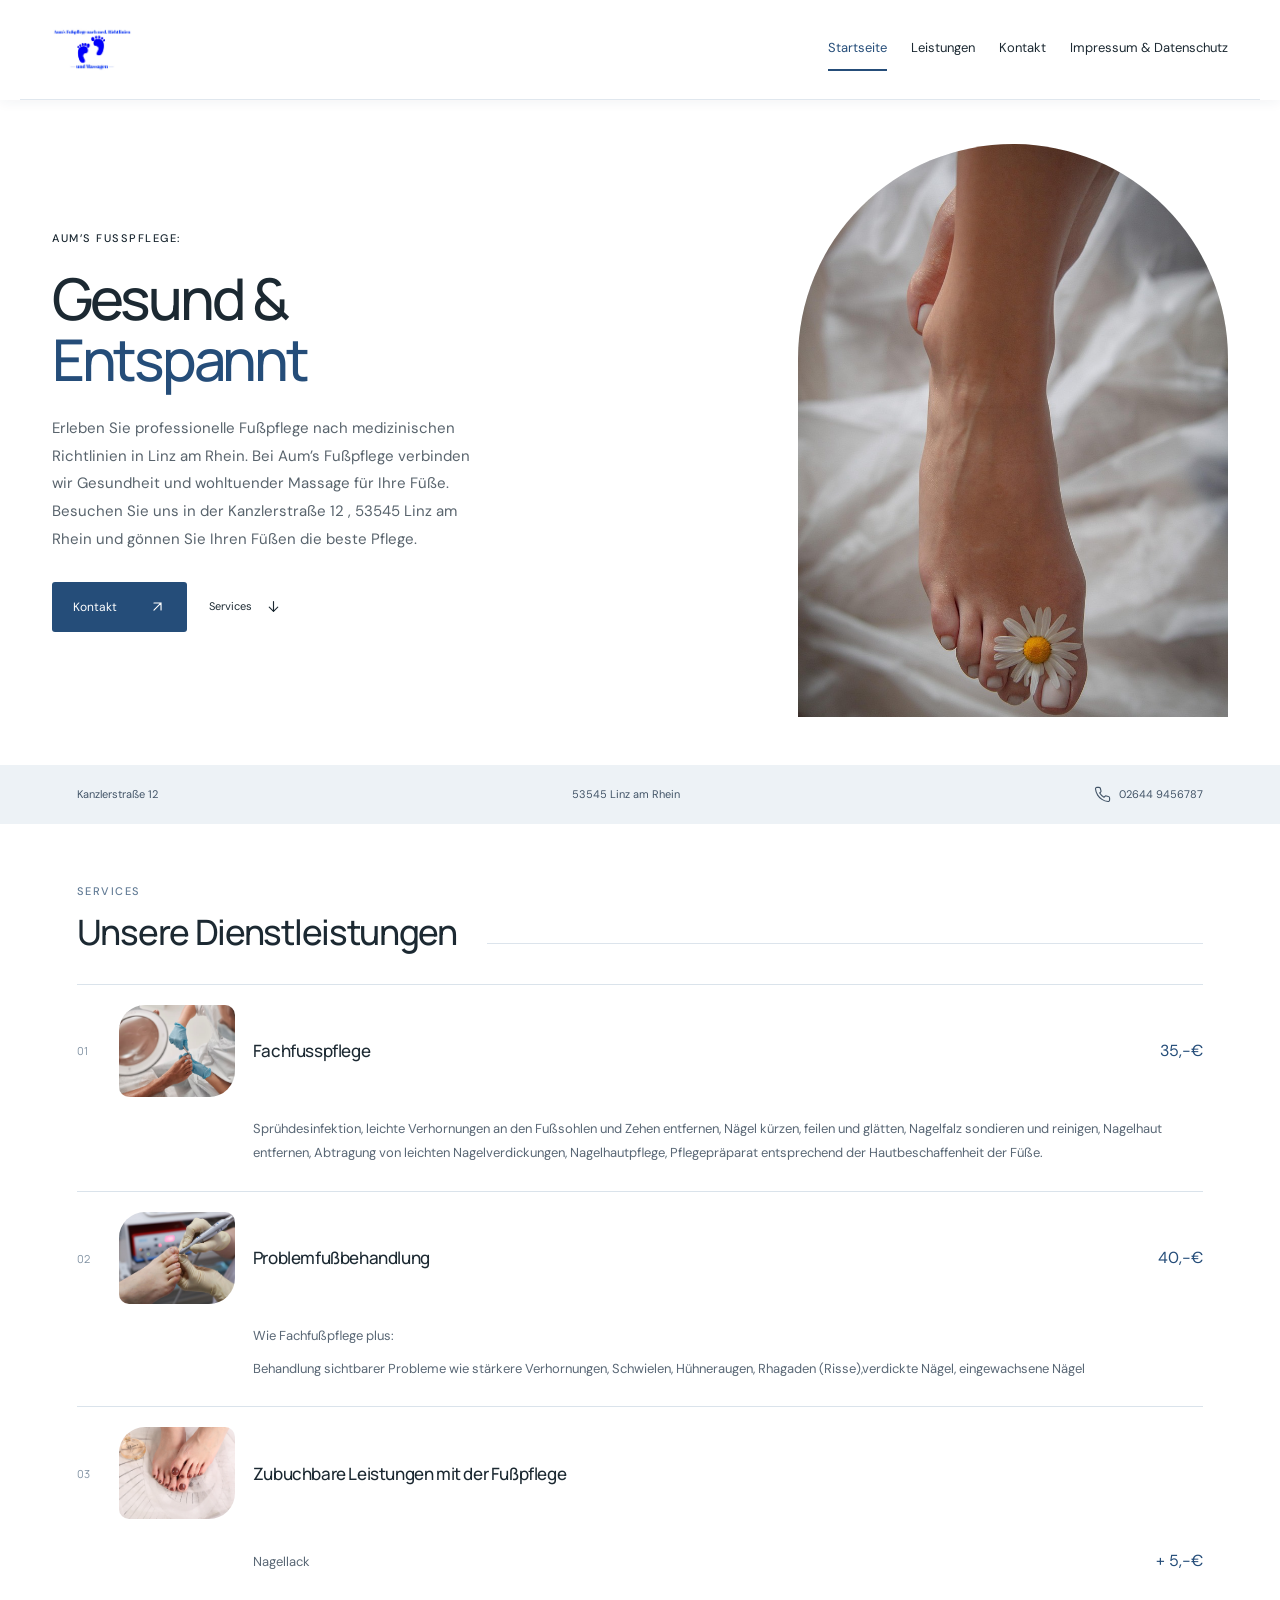
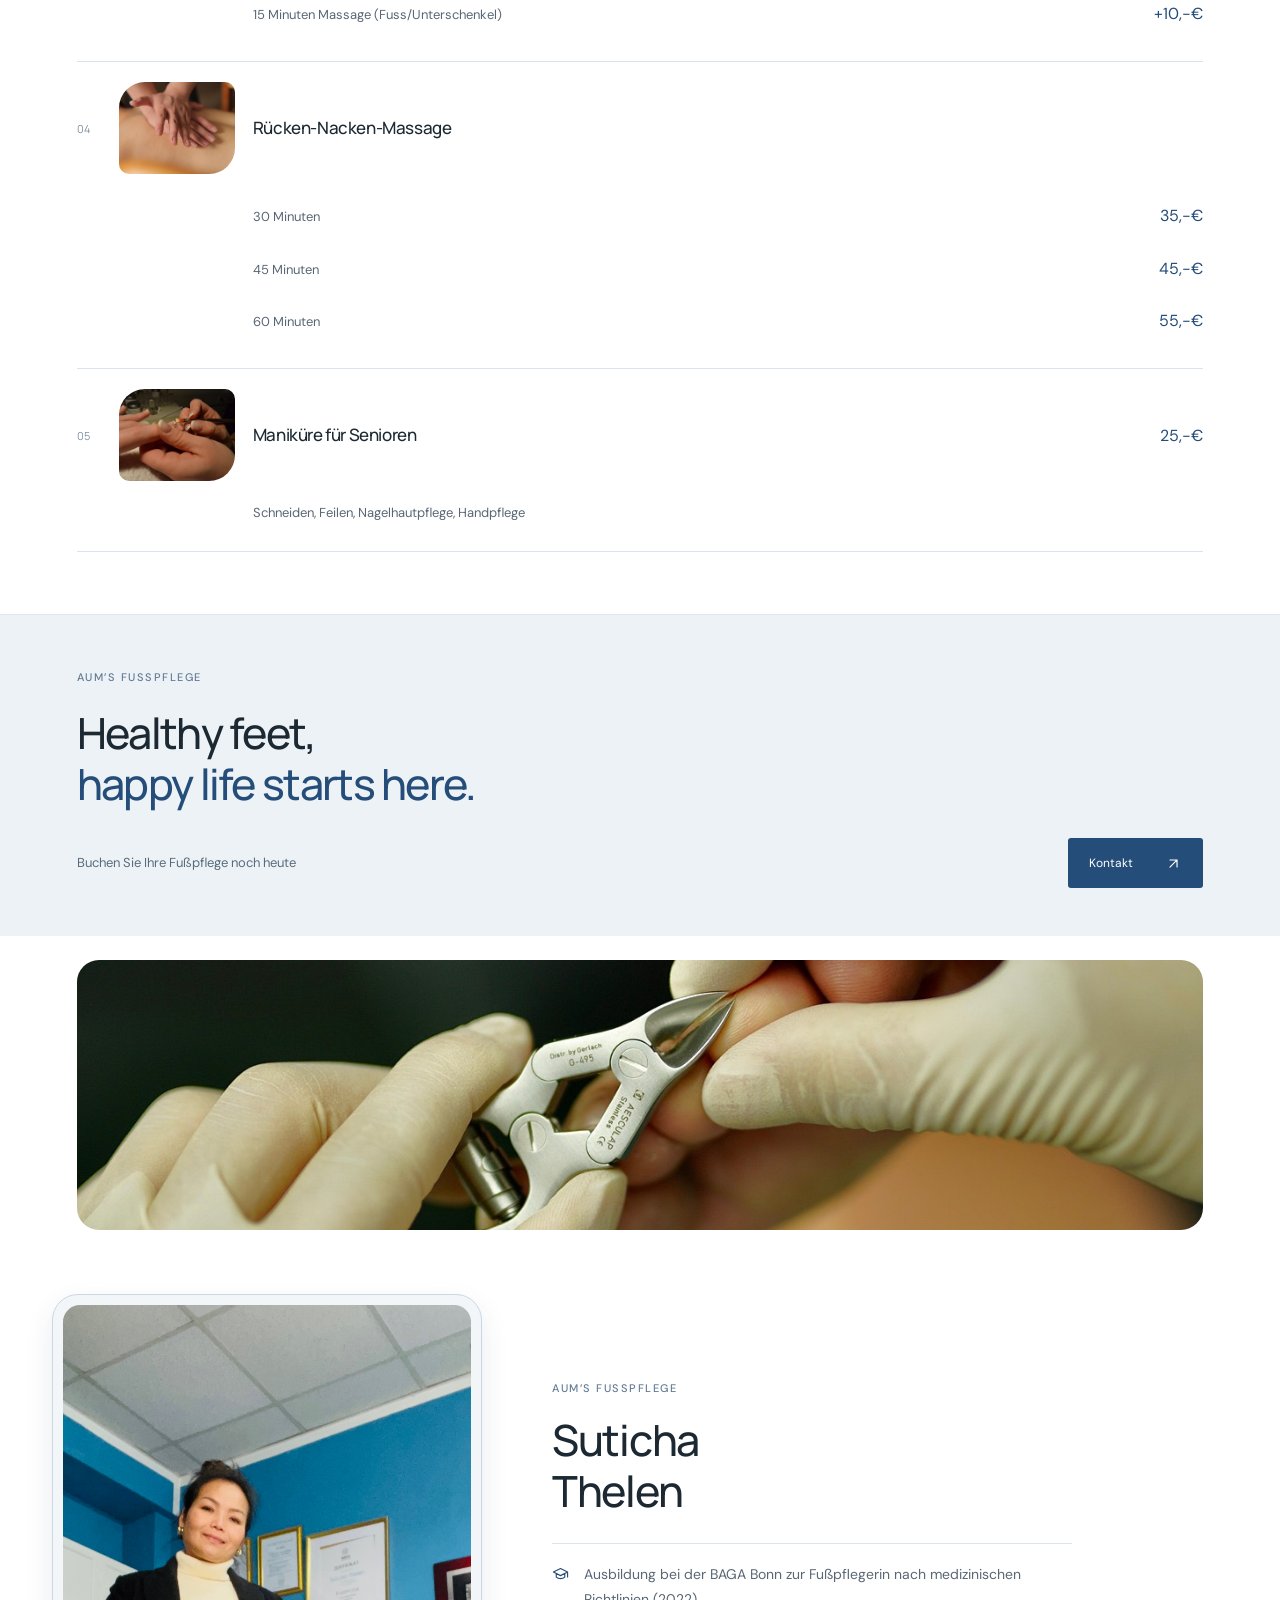
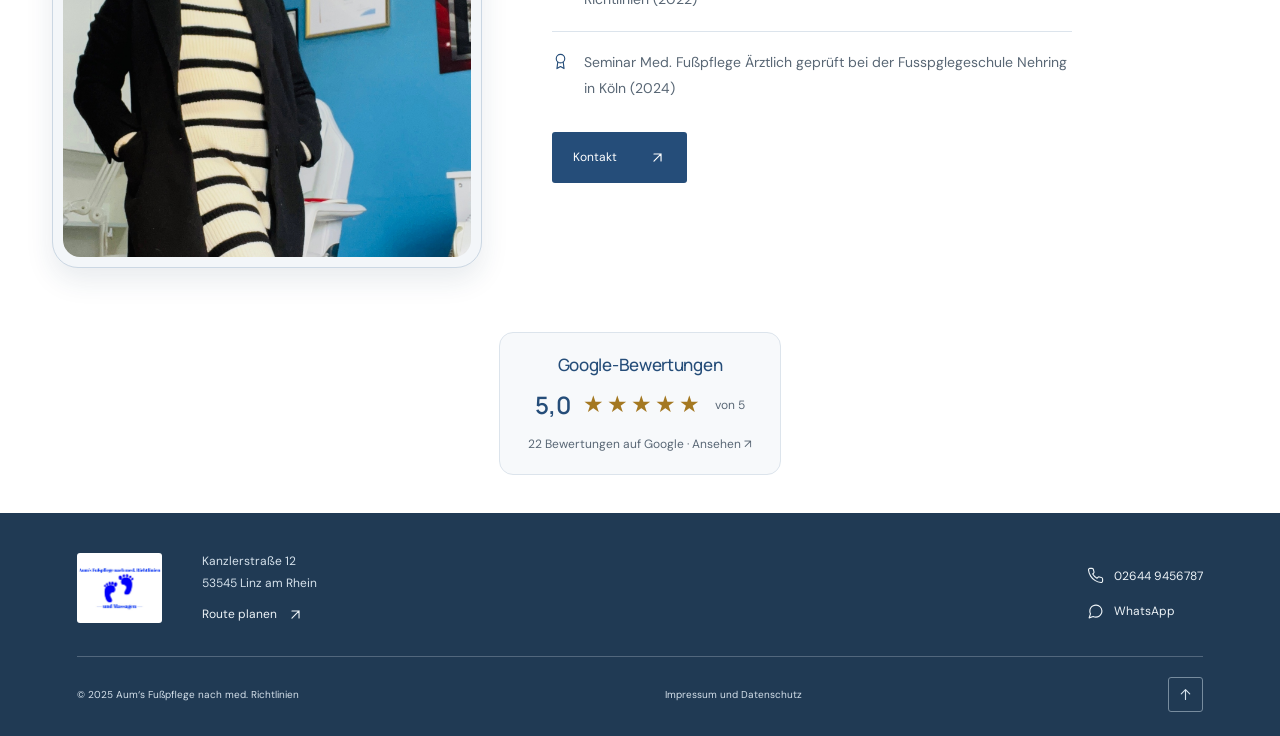
==== commit 53a7accd: "fix" ====
--- a/index.html
+++ b/index.html
@@ -12,7 +12,7 @@
 <meta property="og:url" content="https://aumsfusspflege.de/">
 <meta property="og:image" content="https://aumsfusspflege.de/images/1b9d1a15-6afd-4c18-9489-a57f056f66ef.jpeg">
 <link rel="icon" href="images/4e678689-d719-4f2b-bc52-80277a99721d.jpeg" type="image/jpeg">
-<link rel="stylesheet" href="assets/redesign.css?v=7dca8546074e">
+<link rel="stylesheet" href="assets/redesign.css?v=3965f1948963">
 <script src="assets/redesign.js?v=547b63bf0fd3" defer></script>
 </head>
 <body>
--- a/assets/redesign.css
+++ b/assets/redesign.css
@@ -41,3 +41,12 @@
 #aums-gesamt .ak-photo>img{width:100%;height:100%;object-fit:cover;object-position:50% 50%}
 @media(min-width:601px) and (max-width:900px){#aums-gesamt .ak-hero{gap:30px;padding:34px 6% 40px}#aums-gesamt .ak-copy h1{font-size:49px}#aums-gesamt .ak-copy .ui-description{font-size:13px}}
 @media(max-width:600px){.aums-design .site-navigation .ui-header{padding-inline:6%}#aums-gesamt .ak-hero{grid-template-columns:1fr;gap:30px;padding:32px 6% 38px}#aums-gesamt .ak-copy h1{font-size:55px}#aums-gesamt .ak-copy .ui-description{max-width:none;font-size:14px}#aums-gesamt .ak-photo{max-width:380px;justify-self:center}}
+
+/* Preserve the portrait proportions on wide desktop screens. */
+#aums-gesamt .ag-person{max-width:1240px;margin-inline:auto;padding:64px 32px;grid-template-columns:minmax(0,430px) minmax(0,1fr);gap:70px;align-items:center}
+#aums-gesamt .ag-person>figure{width:100%;height:auto;aspect-ratio:3 / 4;min-width:0;justify-self:start}
+#aums-gesamt .ag-person>figure img{width:100%;height:100%;object-fit:cover;object-position:50% 28%}
+#aums-gesamt .ag-person-copy{max-width:520px;min-width:0}
+#aums-gesamt .ag-qualification{font-size:14px;line-height:1.85}
+@media(min-width:601px) and (max-width:900px){#aums-gesamt .ag-person{padding:48px 6%;grid-template-columns:minmax(0,1fr) minmax(0,1fr);gap:34px}#aums-gesamt .ag-qualification{font-size:13px}}
+@media(max-width:600px){#aums-gesamt .ag-person{padding:40px 6%;grid-template-columns:1fr;gap:28px}#aums-gesamt .ag-person>figure{max-width:380px;height:auto;justify-self:center}#aums-gesamt .ag-person-copy{max-width:none}#aums-gesamt .ag-qualification{font-size:14px}}
